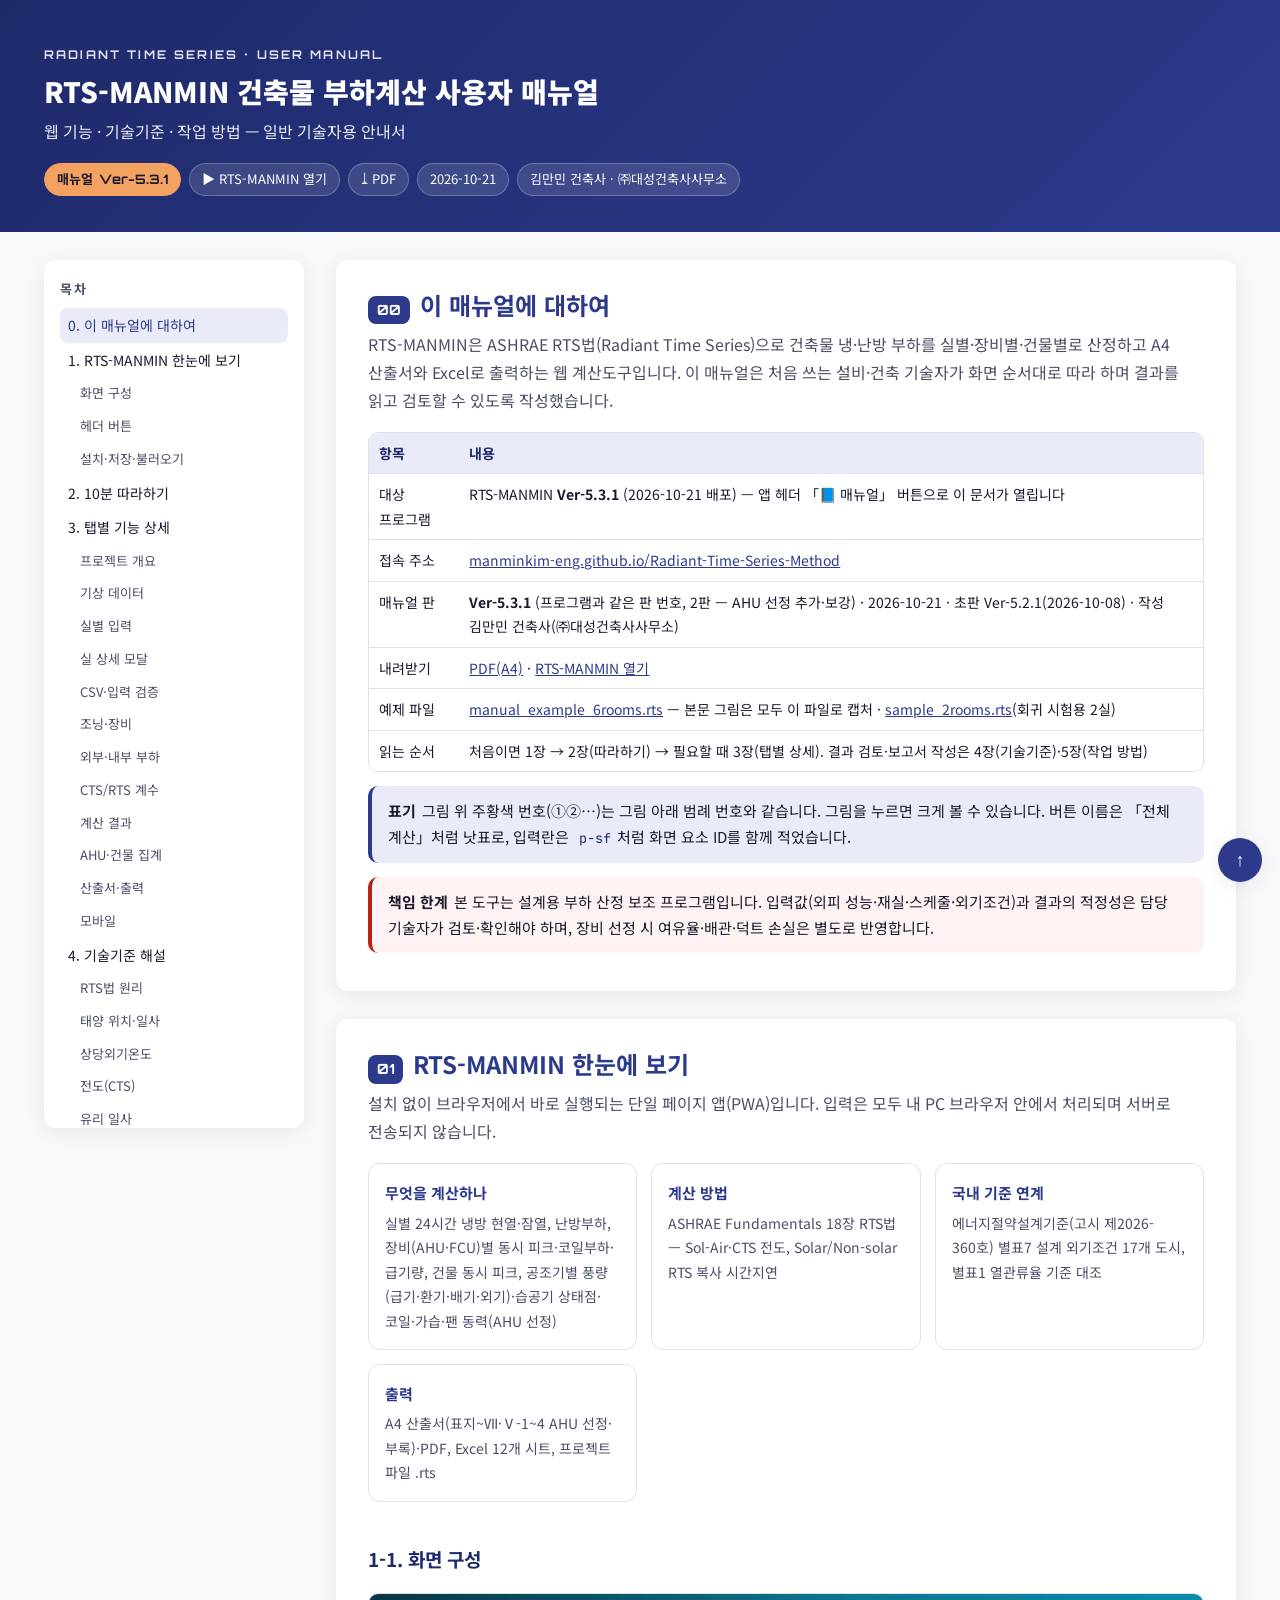
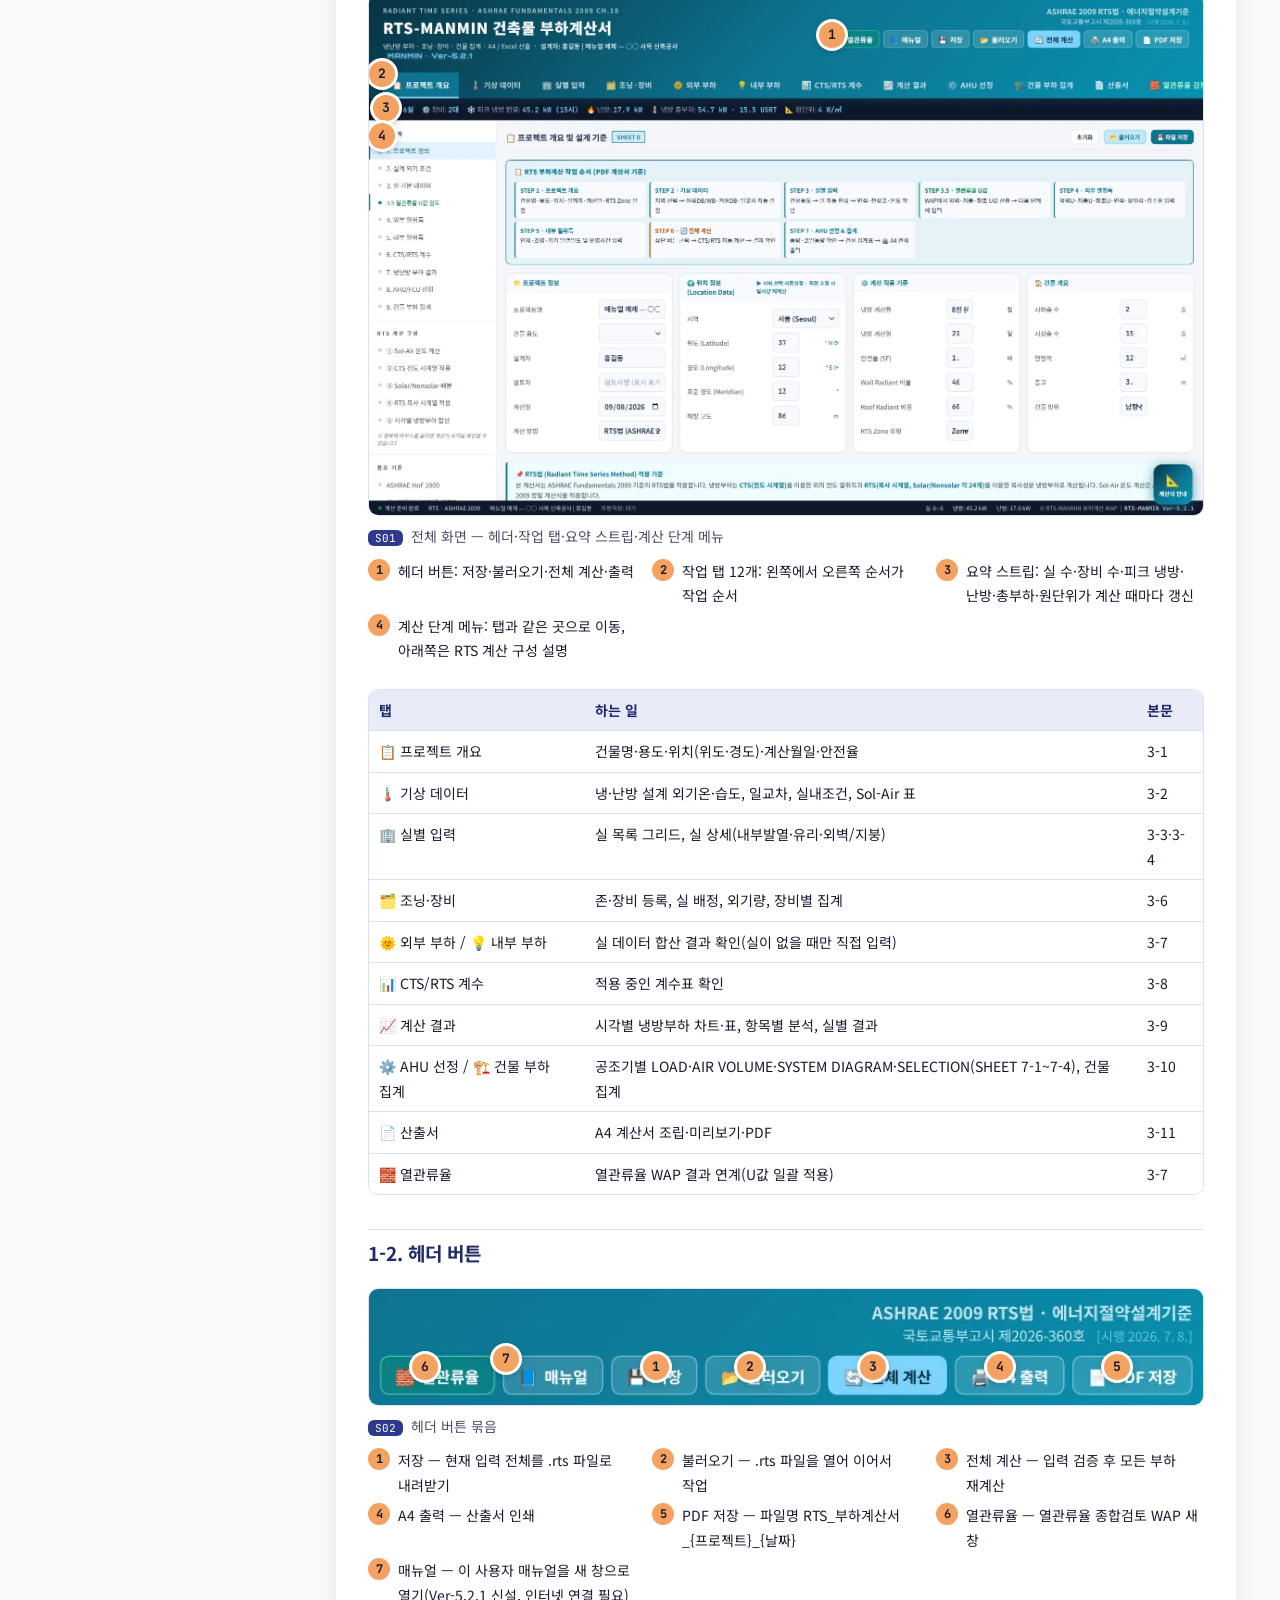
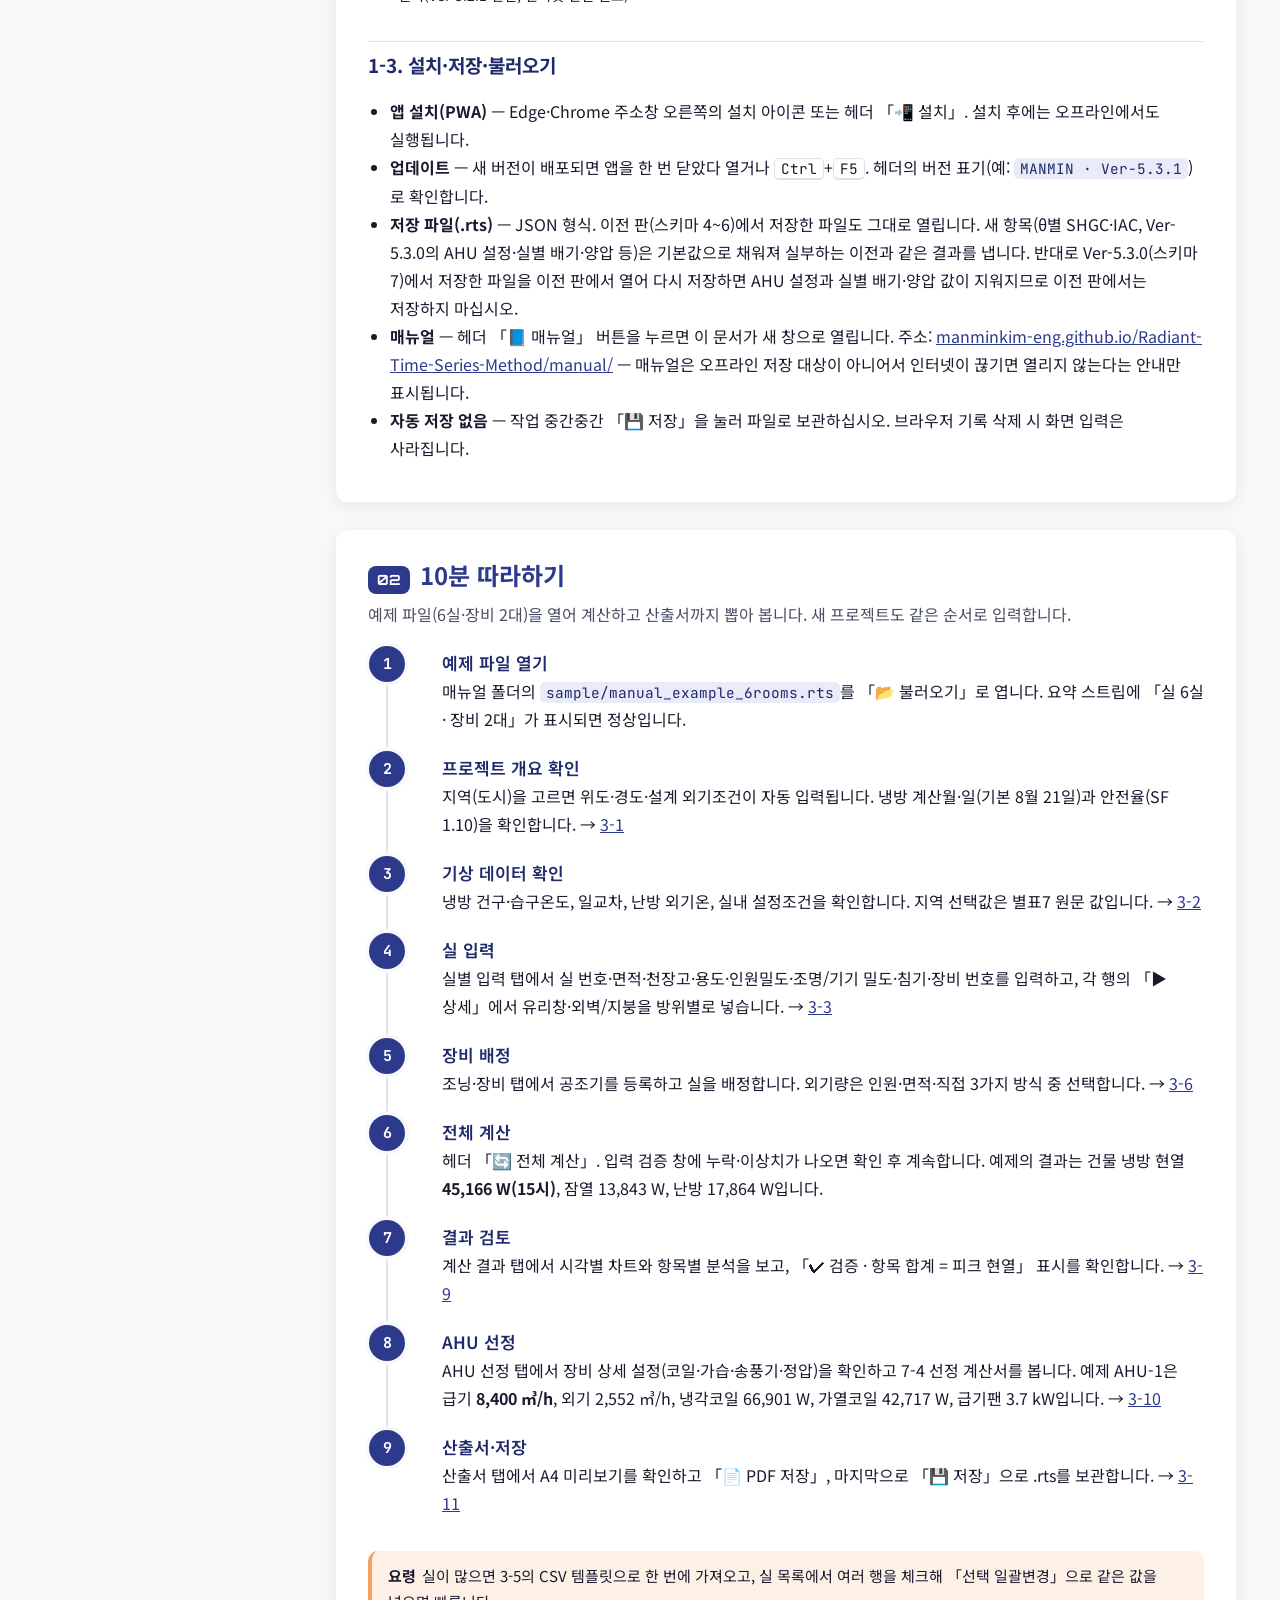
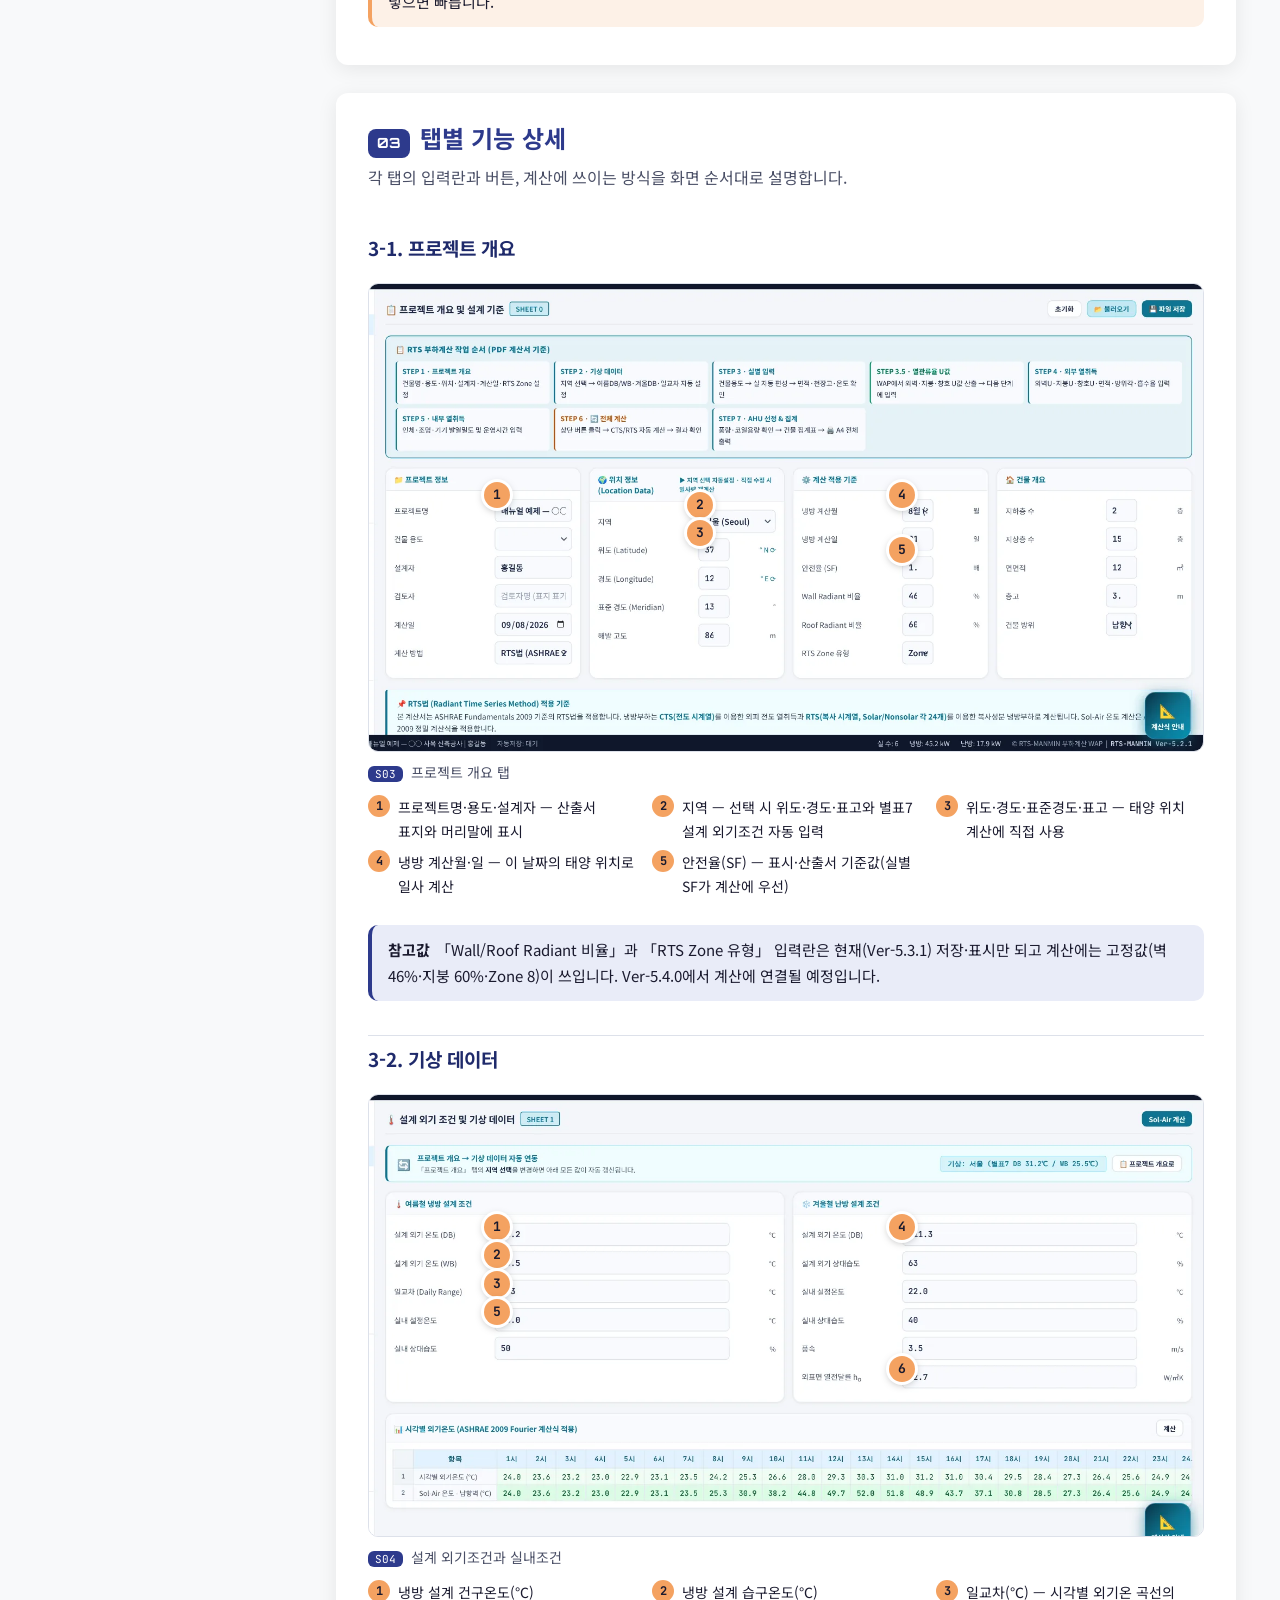
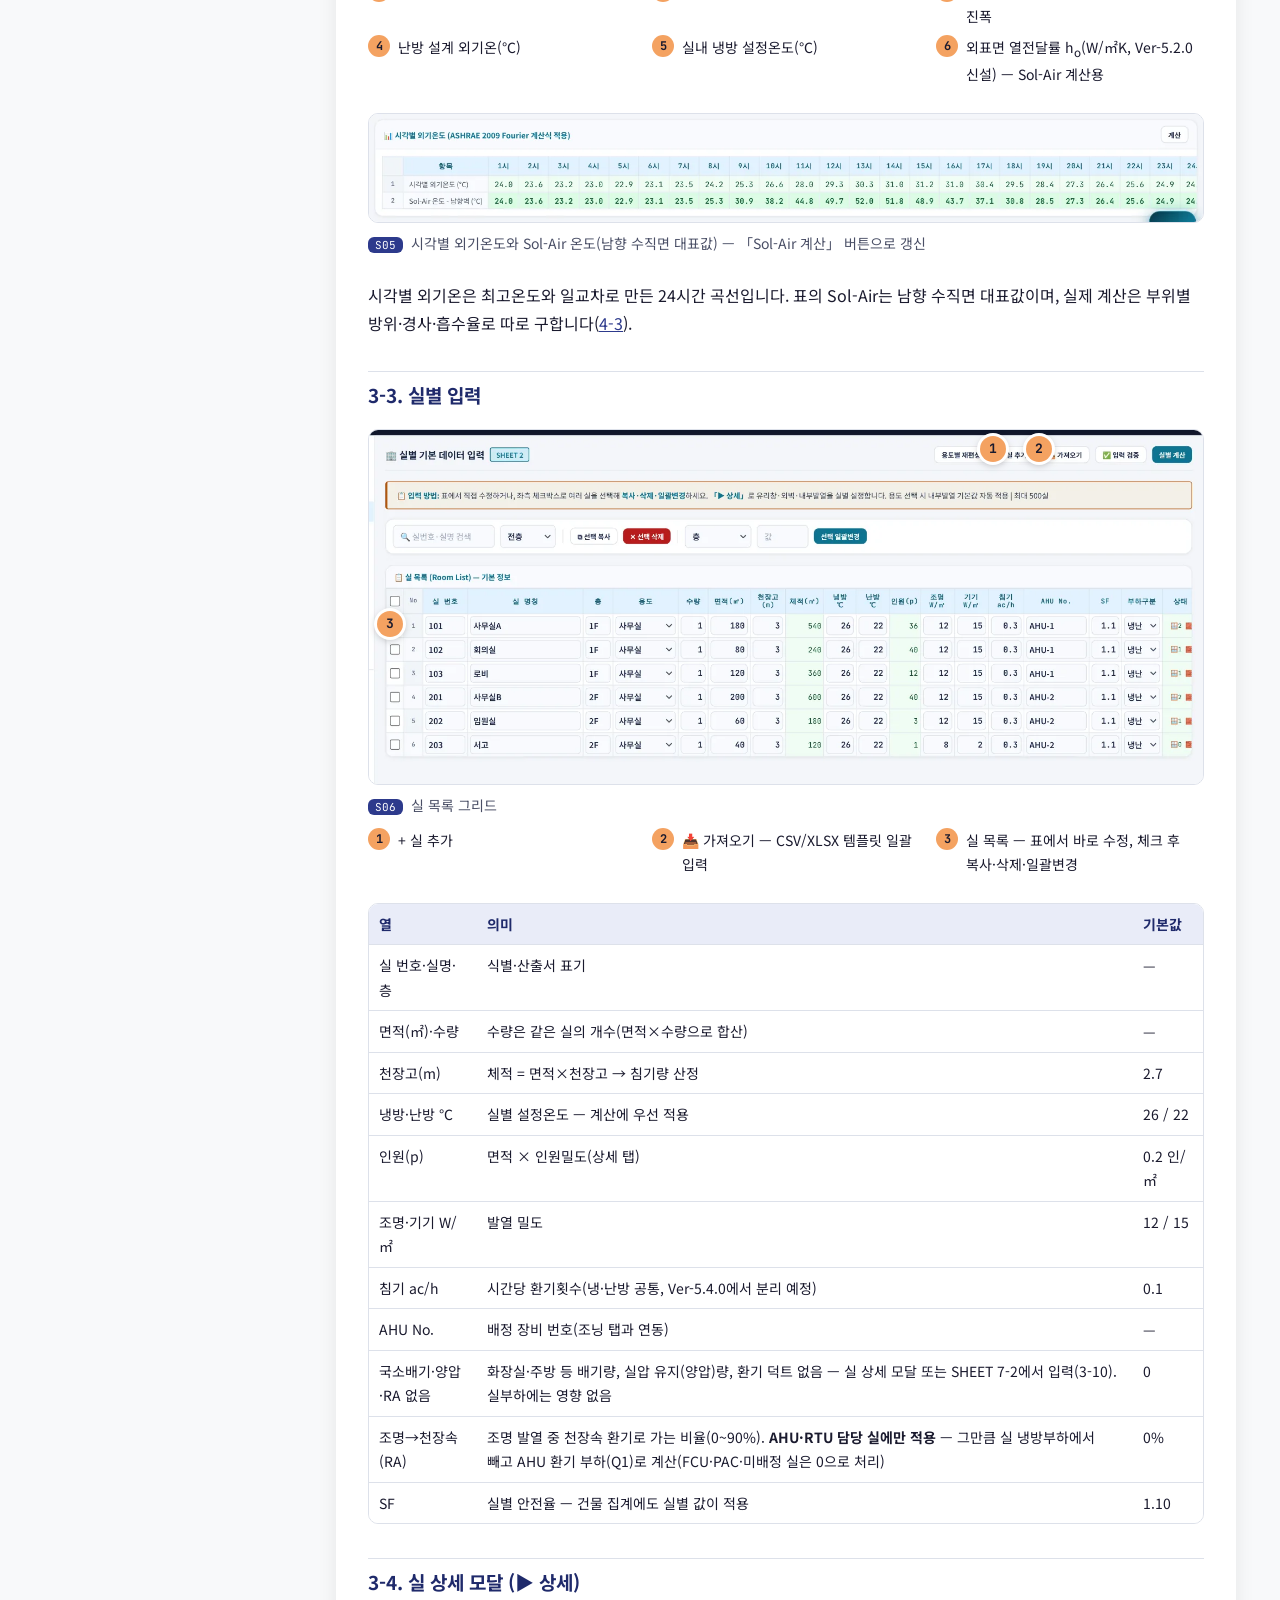
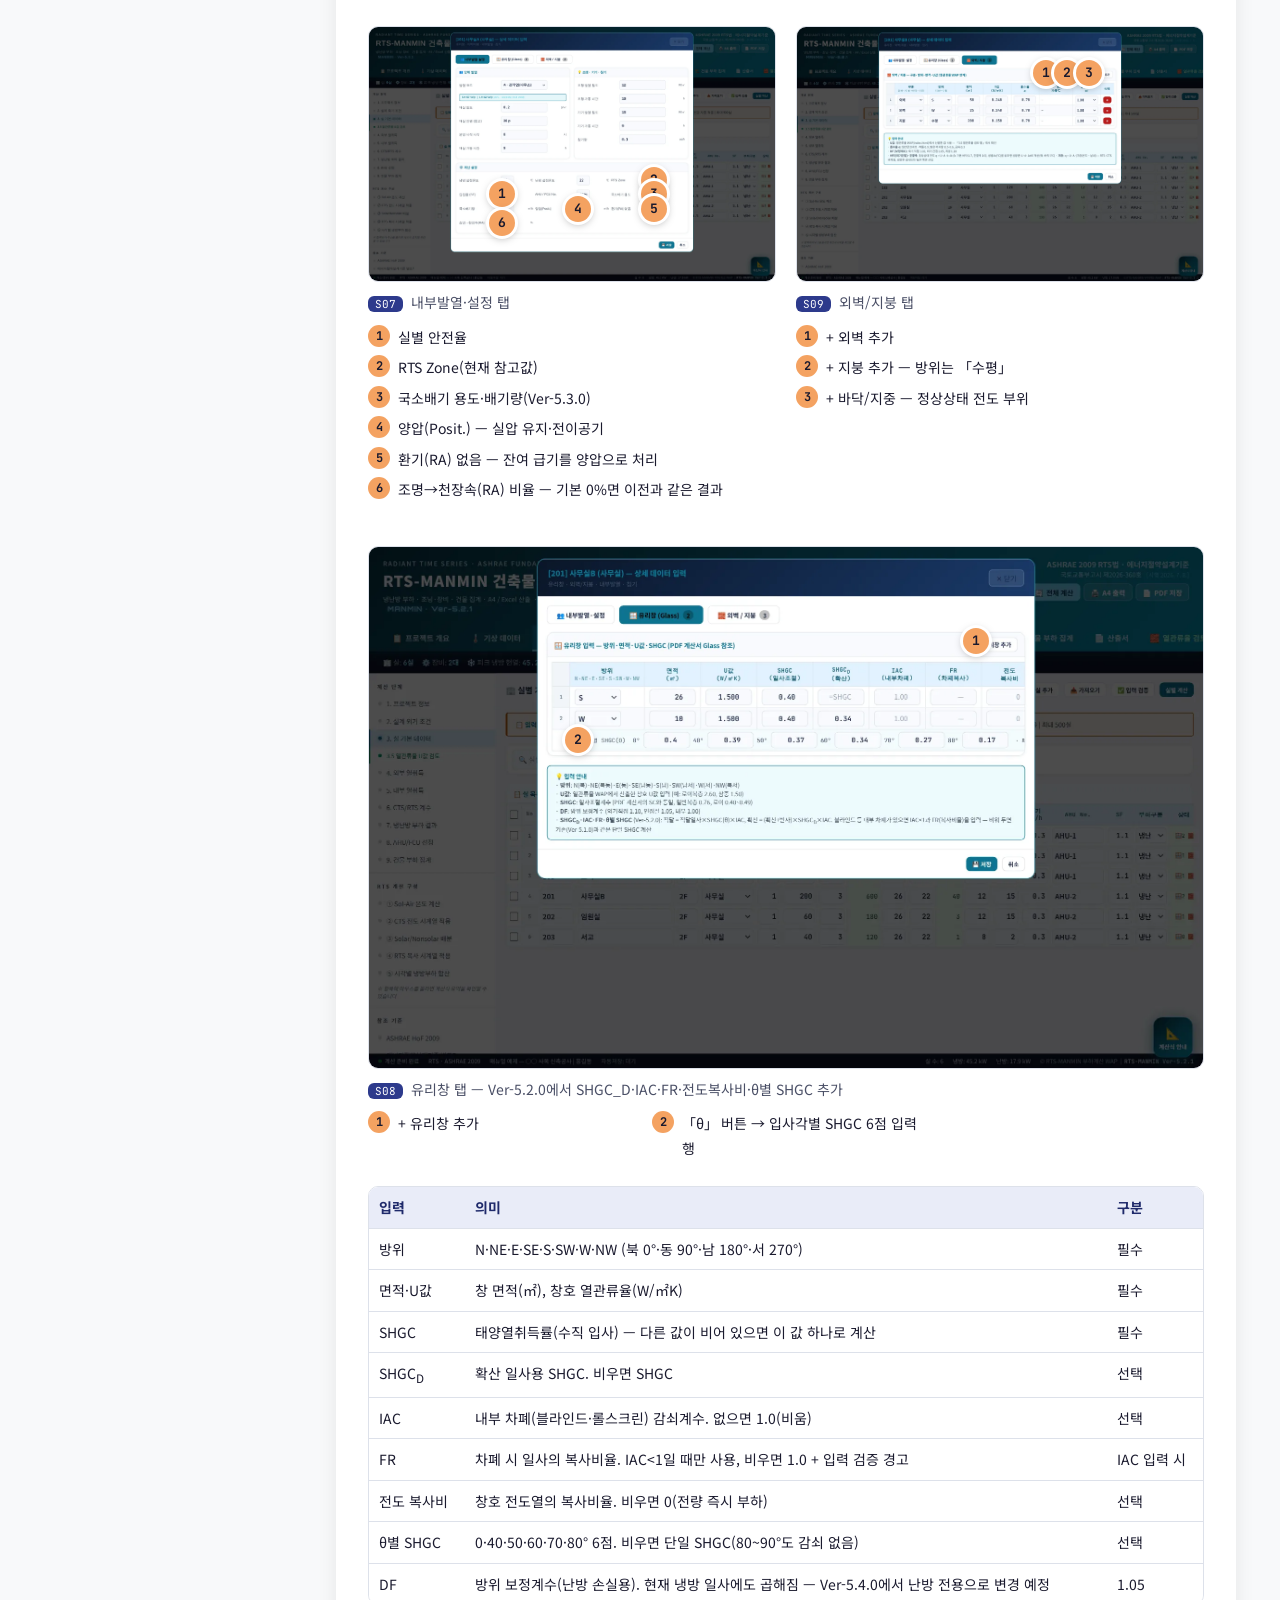
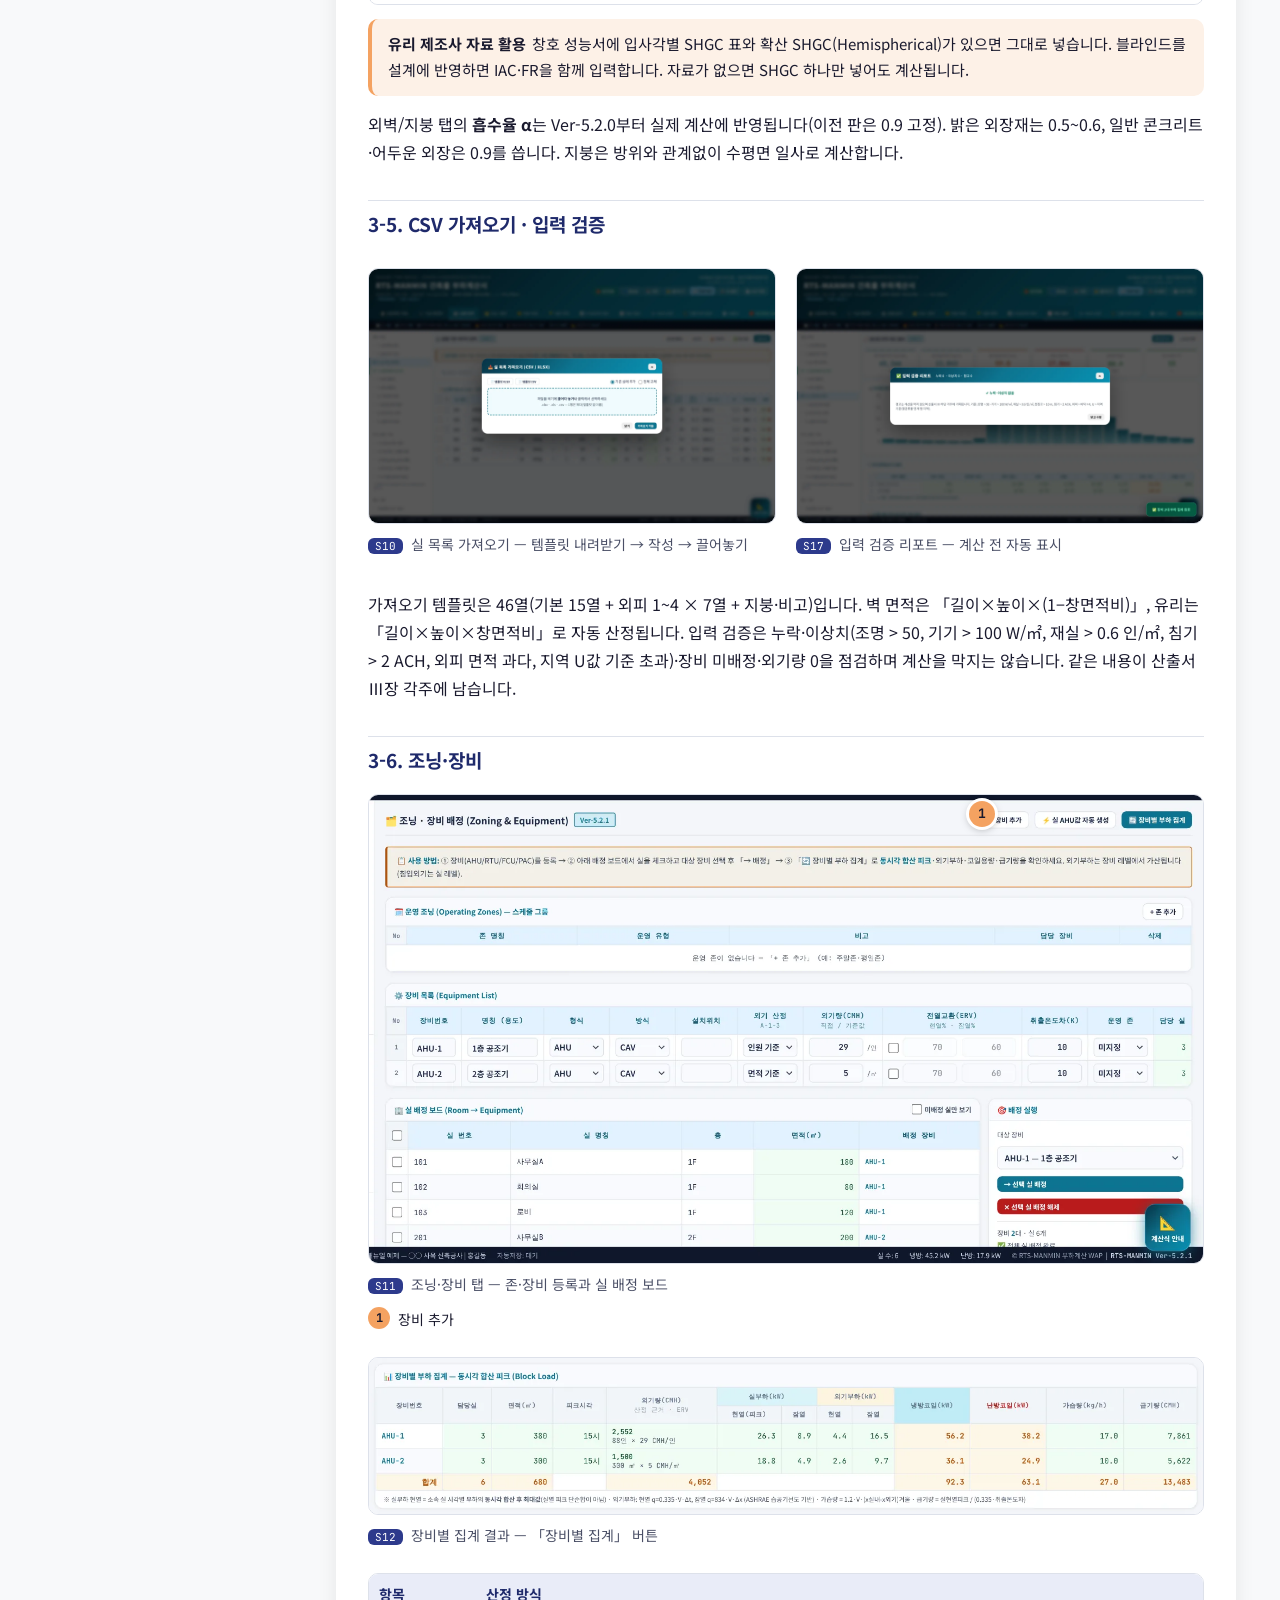
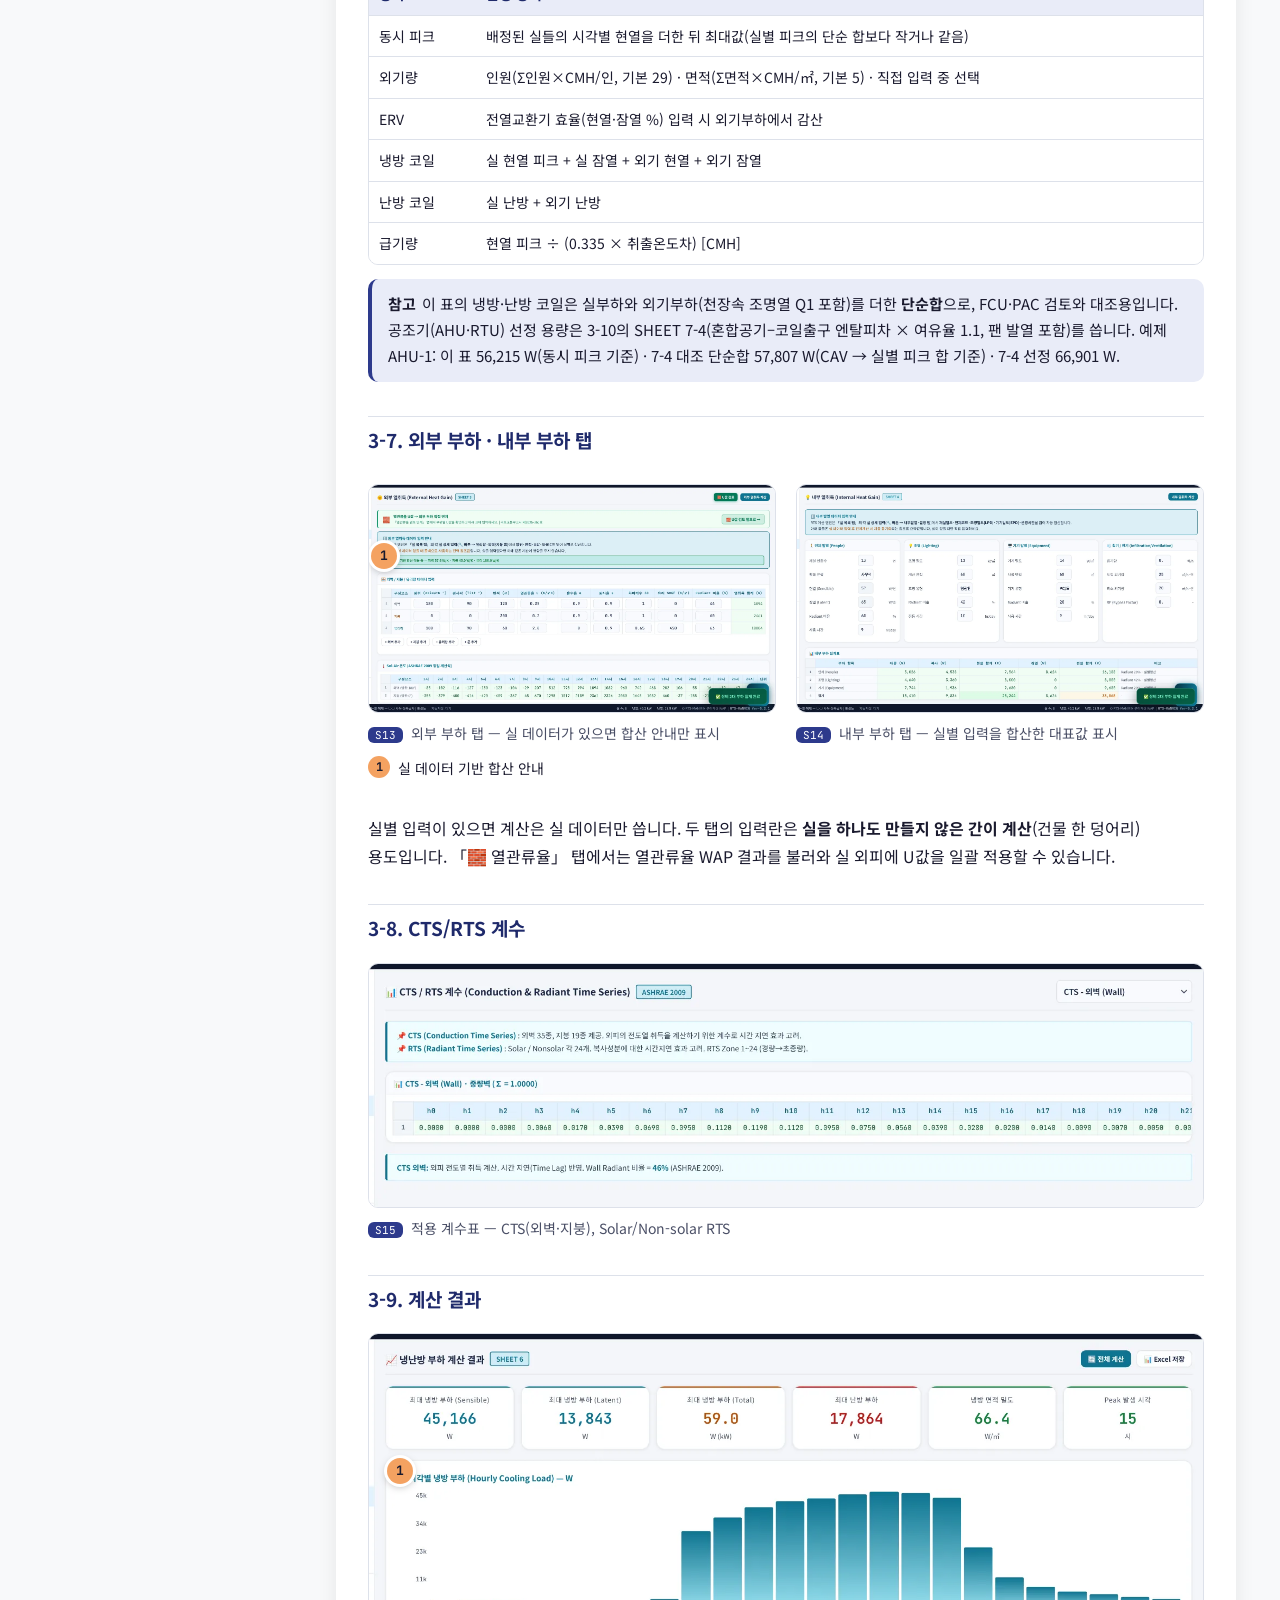
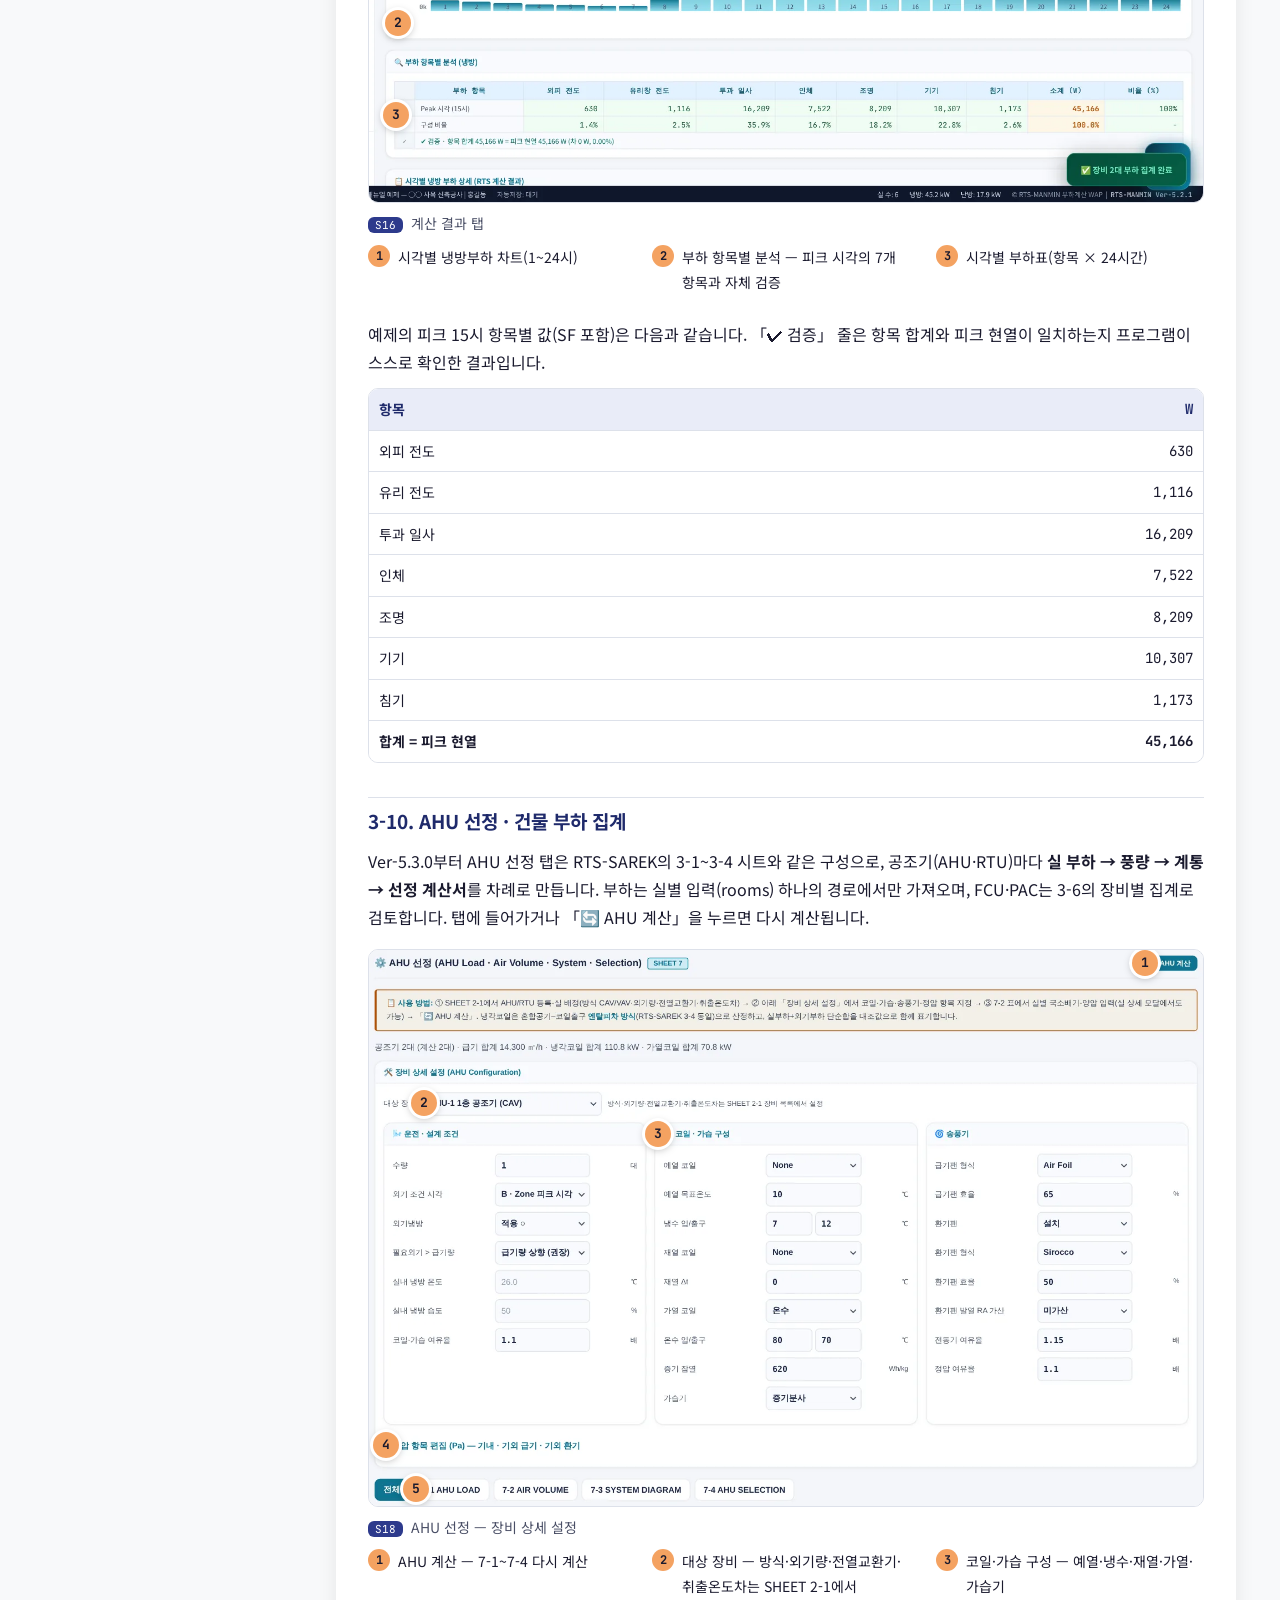
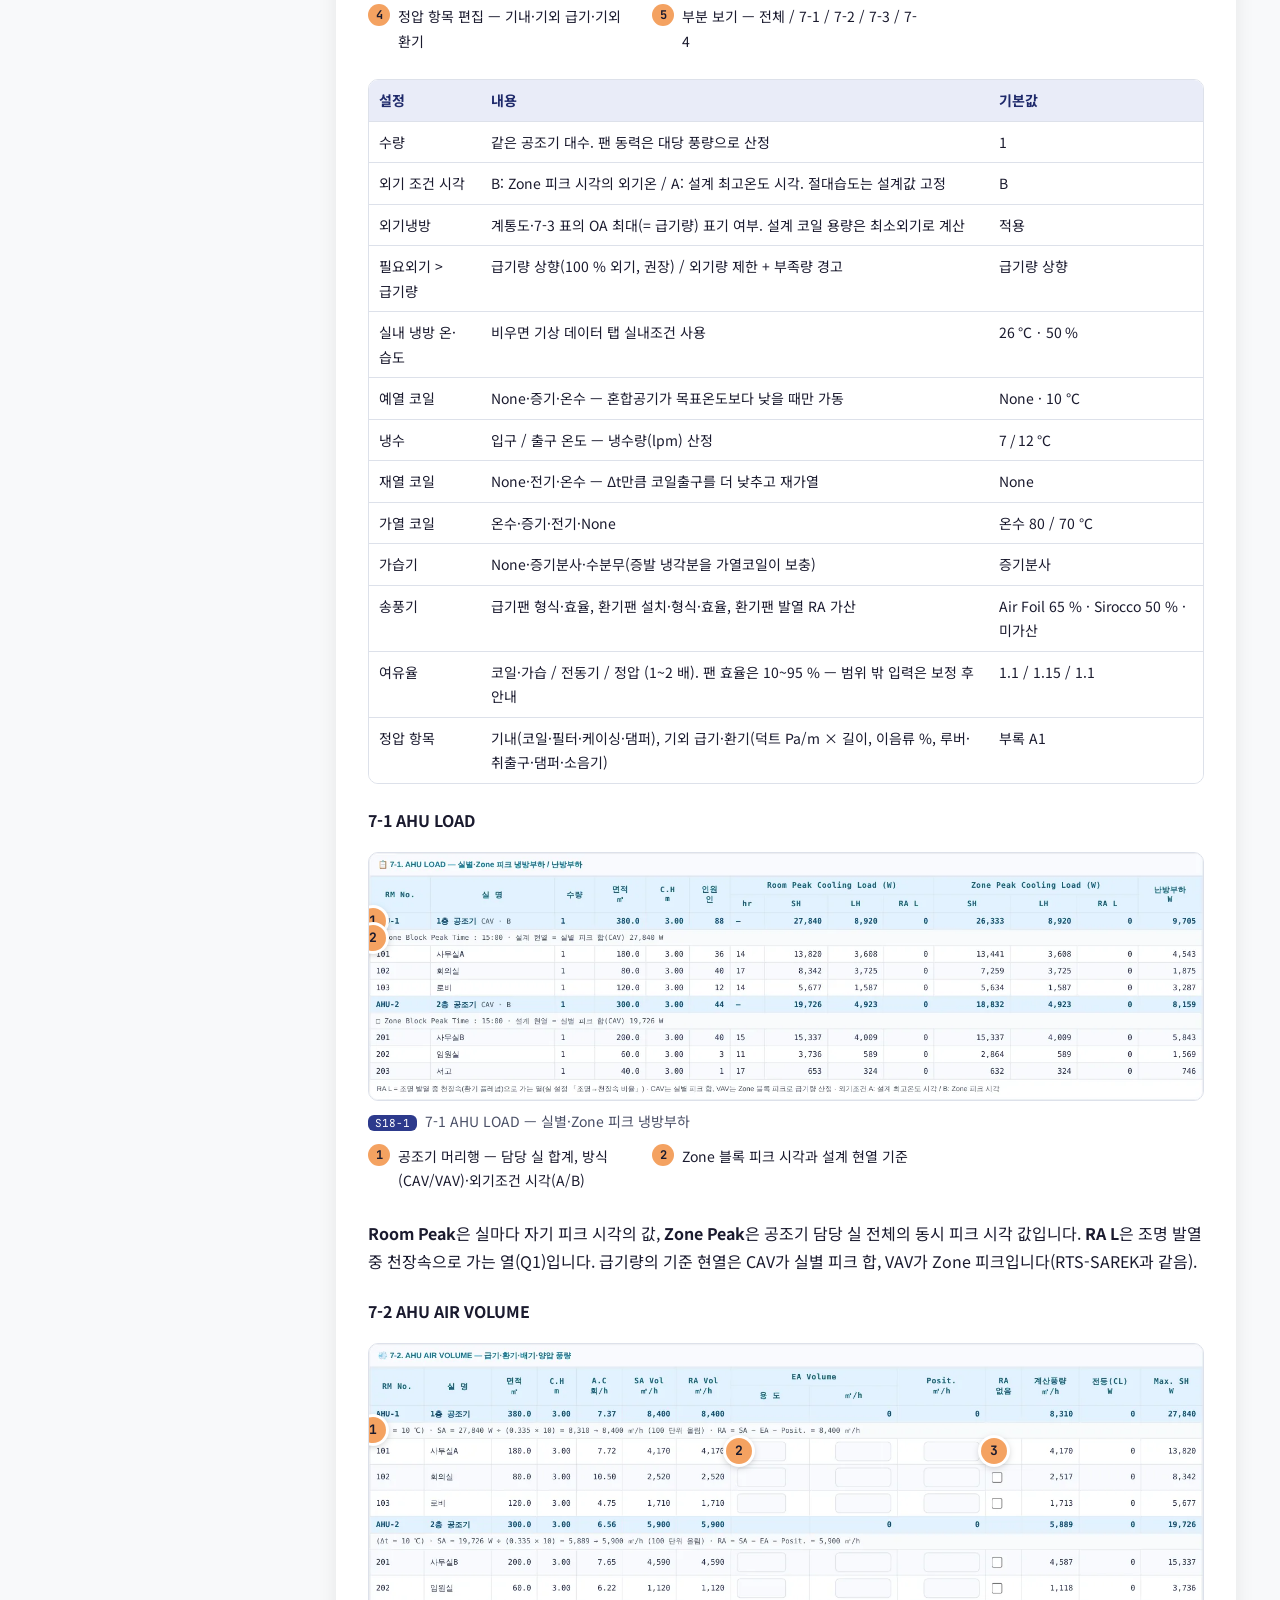
==== manual/index.html @ b6a86460 "Ver-5.3.1: AHU 선정 SHEET 7-1~7-4 (RTS-SAREK 3-1~3-4 형식) + 보강 1~8 · 매뉴얼 2판 - SHEET 7: 공조기별 AHU LOAD · " ====
<!doctype html>
<html lang="ko"><head>
<meta charset="utf-8"><meta name="viewport" content="width=device-width,initial-scale=1">
<title>RTS-MANMIN 사용자 매뉴얼 Ver-5.3.1</title>
<meta name="description" content="RTS-MANMIN Ver-5.3.1 냉난방 부하계산 웹도구 사용자 매뉴얼 — 화면 기능, 기술기준(ASHRAE RTS법·에너지절약설계기준), 실무 작업 방법">
<meta name="author" content="김만민 건축사 · ㈜대성건축사사무소">
<link rel="preconnect" href="https://fonts.googleapis.com"><link rel="preconnect" href="https://fonts.gstatic.com" crossorigin>
<link rel="stylesheet" href="https://fonts.googleapis.com/css2?family=Noto+Sans+KR:wght@300;400;500;700;900&family=JetBrains+Mono:wght@400;600&family=Orbitron:wght@700;900&display=swap">
<link rel="stylesheet" href="./assets/fonts/manmin-fonts.css">
<style>
:root{
  --navy:#2D3A8C;--navy-d:#1F2A6B;--navy-l:#E9ECF8;--accent:#F4A261;--accent-d:#C97A3A;--accent-l:#FDF1E7;
  --bg:#F8F9FA;--card:#FFFFFF;--text:#1A1A2E;--text2:#4A4F66;--line:#DDE1EA;--ok:#0F766E;--ng:#B42318;
  --r:12px;--pad:24px;--shadow:0 4px 20px rgba(0,0,0,.08);
}
*{box-sizing:border-box}
html{scroll-behavior:smooth;-webkit-text-size-adjust:100%}
body{margin:0;background:var(--bg);color:var(--text);font-family:var(--font-sans);font-size:16px;line-height:1.75;word-break:keep-all;overflow-wrap:anywhere}
a{color:var(--navy)}a:hover{color:var(--accent-d)}
code,kbd,.mono{font-family:var(--font-mono);font-size:.9em}
code{background:var(--navy-l);color:var(--navy-d);padding:1px 6px;border-radius:5px}
kbd{border:1px solid var(--line);border-bottom-width:2px;border-radius:5px;padding:0 6px;background:#fff}
/* 상단 */
.top{background:linear-gradient(135deg,var(--navy-d),var(--navy));color:#fff}
.top-in{max-width:1240px;margin:0 auto;padding:44px 24px 36px}
.eyebrow{font-family:var(--font-brand);font-weight:700;font-size:12px;letter-spacing:.18em;opacity:.85}
.top h1{font-size:28px;font-weight:900;margin:8px 0 6px;line-height:1.35}
.top .sub{opacity:.9;margin:0}
.badges{display:flex;flex-wrap:wrap;gap:8px;margin-top:18px}
.badge{display:inline-flex;align-items:center;gap:6px;background:rgba(255,255,255,.12);border:1px solid rgba(255,255,255,.25);border-radius:999px;padding:4px 12px;font-size:13px}
a.badge{color:#fff;text-decoration:none}a.badge:hover{background:rgba(255,255,255,.24);color:#fff}
.badge.acc{background:var(--accent);border-color:var(--accent);color:#1A1A2E;font-weight:700}
/* 레이아웃 */
.wrap{max-width:1240px;margin:0 auto;padding:28px 24px 80px;display:grid;grid-template-columns:260px minmax(0,1fr);gap:32px}
nav.toc{position:sticky;top:16px;align-self:start;max-height:calc(100vh - 32px);overflow:auto;background:var(--card);border-radius:var(--r);box-shadow:var(--shadow);padding:18px 16px;font-size:14px}
nav.toc h2{font-size:13px;letter-spacing:.12em;color:var(--text2);margin:0 0 8px}
nav.toc ol{list-style:none;margin:0;padding:0}
nav.toc li a{display:block;padding:5px 8px;border-radius:8px;text-decoration:none;color:var(--text)}
nav.toc li a:hover,nav.toc li a.on{background:var(--navy-l);color:var(--navy)}
nav.toc li.sub a{padding-left:20px;font-size:13px;color:var(--text2)}
main{min-width:0}
section.ch{background:var(--card);border-radius:var(--r);box-shadow:var(--shadow);padding:var(--pad) calc(var(--pad) + 8px);margin-bottom:28px}
section.ch>h2{font-size:24px;font-weight:700;color:var(--navy);margin:0 0 4px;display:flex;align-items:baseline;gap:10px}
section.ch>h2 .n{font-family:var(--font-brand);font-weight:700;font-size:14px;color:#fff;background:var(--navy);border-radius:8px;padding:2px 9px}
section.ch>.lead{color:var(--text2);margin:0 0 18px}
h3{font-size:19px;color:var(--navy-d);margin:34px 0 10px;padding-top:6px;border-top:1px solid var(--line)}
h3:first-of-type{border-top:0}
h4{font-size:16px;margin:22px 0 8px}
p{margin:8px 0}
ul,ol{padding-left:22px}
.note,.tip,.warn{border-radius:10px;padding:12px 16px;margin:14px 0;font-size:15px}
.note{background:var(--navy-l);border-left:4px solid var(--navy)}
.tip{background:var(--accent-l);border-left:4px solid var(--accent)}
.warn{background:#FEF3F2;border-left:4px solid var(--ng)}
.note b:first-child,.tip b:first-child,.warn b:first-child{margin-right:6px}
/* 표 */
.tbl{overflow-x:auto;margin:12px 0;border:1px solid var(--line);border-radius:10px}
table{border-collapse:collapse;width:100%;font-size:14px;background:#fff}
th,td{border-bottom:1px solid var(--line);padding:8px 10px;text-align:left;vertical-align:top}
th{background:var(--navy-l);color:var(--navy-d);font-weight:700;white-space:nowrap}
tr:last-child td{border-bottom:0}
td.num,th.num{text-align:right;font-family:var(--font-mono);white-space:nowrap}
.ok{color:var(--ok);font-weight:700}.ng{color:var(--ng);font-weight:700}
/* 그림 */
figure.shot{margin:18px 0 26px}
figure.shot .frame{position:relative;border:1px solid var(--line);border-radius:10px;overflow:hidden;background:#fff;cursor:zoom-in}
figure.shot img{display:block;width:100%;height:auto}
figure.narrow{max-width:420px}
.pin{position:absolute;transform:translate(-50%,-50%);width:26px;height:26px;border-radius:50%;background:var(--accent);color:#1A1A2E;font:700 13px/26px var(--font-mono);text-align:center;box-shadow:0 0 0 3px #fff,0 2px 8px rgba(0,0,0,.35);pointer-events:none}
figcaption{font-size:14px;color:var(--text2);margin-top:8px}
.fno{font-family:var(--font-mono);font-size:11px;background:var(--navy);color:#fff;border-radius:6px;padding:1px 7px;margin-right:8px}
ol.legend{list-style:none;padding:0;margin:10px 0 0;display:grid;grid-template-columns:repeat(auto-fill,minmax(260px,1fr));gap:6px 16px;font-size:14px}
ol.legend li{display:flex;gap:8px;align-items:flex-start}
ol.legend b{flex:0 0 22px;height:22px;border-radius:50%;background:var(--accent);font:700 12px/22px var(--font-mono);text-align:center}
.pair{display:grid;grid-template-columns:1fr 1fr;gap:20px;align-items:start}
/* 단계 */
.steps{counter-reset:st;list-style:none;padding:0;margin:16px 0}
.steps>li{counter-increment:st;position:relative;padding:4px 0 18px 54px;border-left:2px solid var(--line);margin-left:18px}
.steps>li:last-child{border-left-color:transparent}
.steps>li::before{content:counter(st);position:absolute;left:-19px;top:0;width:36px;height:36px;border-radius:50%;background:var(--navy);color:#fff;font:700 15px/36px var(--font-mono);text-align:center;box-shadow:0 0 0 4px var(--bg)}
.steps>li>b.t{display:block;font-size:17px;color:var(--navy-d);margin-bottom:2px}
/* 수식 */
.eq{font-family:var(--font-mono);background:#0F1630;color:#E8ECFF;border-radius:10px;padding:14px 18px;margin:12px 0;overflow-x:auto;font-size:14px;line-height:1.9;white-space:pre}
.eq .c{color:#9AA6D6}
.svgbox{background:#fff;border:1px solid var(--line);border-radius:10px;padding:12px;margin:14px 0;overflow-x:auto}
.svgbox svg{display:block;width:100%;min-width:640px;height:auto}
.cards{display:grid;grid-template-columns:repeat(auto-fill,minmax(220px,1fr));gap:14px;margin:14px 0}
.card{border:1px solid var(--line);border-radius:var(--r);padding:16px;background:#fff}
.card h5{margin:0 0 4px;font-size:15px;color:var(--navy)}
.card p{margin:0;font-size:14px;color:var(--text2)}
footer.foot{max-width:1240px;margin:0 auto;padding:0 24px 40px;color:var(--text2);font-size:13px}
/* 라이트박스 */
#lb{position:fixed;inset:0;background:rgba(10,14,30,.88);display:none;align-items:center;justify-content:center;z-index:99;cursor:zoom-out;padding:16px}
#lb.open{display:flex}#lb img{max-width:100%;max-height:100%;border-radius:8px;background:#fff}
.totop{position:fixed;right:18px;bottom:18px;width:44px;height:44px;border-radius:50%;background:var(--navy);color:#fff;border:0;font-size:18px;box-shadow:var(--shadow);cursor:pointer}
/* 반응형 5단계 */
@media (max-width:1240px){.wrap{grid-template-columns:230px minmax(0,1fr);gap:24px}}
@media (max-width:1024px){.wrap{grid-template-columns:1fr}nav.toc{position:static;max-height:none}nav.toc ol{columns:2}}
@media (max-width:760px){.pair{grid-template-columns:1fr}section.ch{padding:20px 18px}.top h1{font-size:24px}}
@media (max-width:640px){nav.toc ol{columns:1}body{font-size:15px}}
@media (max-width:480px){.wrap,.top-in{padding-left:16px;padding-right:16px}.pin{width:22px;height:22px;font-size:11px;line-height:22px}}
@media (max-width:400px){section.ch>h2{font-size:20px}}
@media (prefers-reduced-motion:reduce){html{scroll-behavior:auto}}
/* A4 인쇄 */
@page{size:A4;margin:14mm 12mm 14mm}
@media print{
  *{-webkit-print-color-adjust:exact;print-color-adjust:exact}
  body{background:#fff;font-size:10.5pt}
  nav.toc,.totop,#lb{display:none!important}
  .wrap{display:block;padding:0}
  section.ch{box-shadow:none;padding:0 0 8mm;margin:0;break-before:page}
  main{padding-bottom:8mm}
  section.ch:first-of-type{break-before:auto}
  figure.shot,.tbl,.eq,.svgbox,.note,.tip,.warn,.steps>li{break-inside:avoid}
  h3,h4{break-after:avoid}
  .top{border-radius:0}
  .pfoot{position:fixed;bottom:0;left:0;right:0;height:6mm;background:#fff;font-size:8pt;color:#666;border-top:1px solid #ccc;padding-top:1.5mm;display:flex;justify-content:space-between}
}
.pfoot{display:none}
@media print{.pfoot{display:flex}}
/* ── 좁은 화면 대응(r1 · 2026-10-12) : 화면 전용 — 인쇄·PDF에는 영향 없음 ── */
@media screen and (max-width:640px){
  .k1 td:first-child,.k1 th:first-child{white-space:normal}
  /* 글 표(숫자 칸 없는 표) → 행마다 카드로 쌓기 */
  .tbl.stack{border:0;border-radius:0;overflow:visible}
  .tbl.stack table,.tbl.stack tbody,.tbl.stack tr,.tbl.stack td{display:block;width:auto}
  .tbl.stack thead{position:absolute;width:1px;height:1px;overflow:hidden;clip:rect(0 0 0 0)}
  .tbl.stack table{background:transparent}
  .tbl.stack tr{border:1px solid var(--line);border-radius:10px;background:#fff;margin:0 0 10px;overflow:hidden}
  .tbl.stack td{border-bottom:1px solid var(--line);padding:8px 12px}
  .tbl.stack tr td:last-child{border-bottom:0}
  .tbl.stack td:first-child{background:var(--navy-l);color:var(--navy-d);font-weight:700}
  .tbl.stack td[data-th]:not(:first-child)::before{content:attr(data-th);display:block;font-size:12px;font-weight:700;color:var(--text2);margin-bottom:2px}
  .tbl.stack.c2 td[data-th]:not(:first-child)::before{display:none}
  .tbl.stack td:empty{display:none}
  /* 숫자 표 → 표 모양 유지, 글자·여백 축소, 넘치면 좌우로 밀기(오른쪽 그림자로 표시) */
  .tbl:not(.stack){background:linear-gradient(to right,#fff 30%,rgba(255,255,255,0)) left/40px 100% no-repeat local,linear-gradient(to left,#fff 30%,rgba(255,255,255,0)) right/40px 100% no-repeat local,radial-gradient(farthest-side at 100% 50%,rgba(26,26,46,.22),transparent) right/12px 100% no-repeat scroll,#fff}
  .tbl:not(.stack) table{font-size:13px;background:transparent}
  .tbl:not(.stack) th,.tbl:not(.stack) td{padding:7px 8px}
  /* 수식 → 줄바꿈 허용 */
  .eq{white-space:pre-wrap;word-break:keep-all;font-size:13px;line-height:1.75;padding:12px 14px}
  .eq .c{display:block;padding-left:1em}
  .svgbox{position:relative}
  .svgbox::after{content:"← 좌우로 밀어서 보기 →";display:block;text-align:center;font-size:12px;color:var(--text2);margin-top:6px;position:sticky;left:0}
  ol.legend{grid-template-columns:1fr}
  .steps>li{padding-left:34px;margin-left:14px}
}
.rev{white-space:nowrap}
@media print{.rev{display:none}}
</style>
</head><body>
<header class="top"><div class="top-in">
<div class="eyebrow">RADIANT TIME SERIES · USER MANUAL</div>
<h1>RTS-MANMIN 건축물 부하계산 사용자 매뉴얼</h1>
<p class="sub">웹 기능 · 기술기준 · 작업 방법 — 일반 기술자용 안내서</p>
<div class="badges"><span class="badge acc">매뉴얼 <span style="font-family:var(--font-brand)">Ver-5.3.1</span></span><a class="badge" href="../index.html">▶ RTS-MANMIN 열기</a><a class="badge" href="RTS-MANMIN_사용자매뉴얼_Ver-5.3.1.pdf" download>⤓ PDF</a><span class="badge">2026-10-21</span><span class="badge">김만민 건축사 · ㈜대성건축사사무소</span></div>
</div></header>
<div class="wrap"><nav class="toc" aria-label="목차"><h2>목차</h2><ol><li><a href="#ch0">0. 이 매뉴얼에 대하여</a></li><li><a href="#ch1">1. RTS-MANMIN 한눈에 보기</a></li><li class="sub"><a href="#s1-1">화면 구성</a></li><li class="sub"><a href="#s1-2">헤더 버튼</a></li><li class="sub"><a href="#s1-3">설치·저장·불러오기</a></li><li><a href="#ch2">2. 10분 따라하기</a></li><li><a href="#ch3">3. 탭별 기능 상세</a></li><li class="sub"><a href="#s3-1">프로젝트 개요</a></li><li class="sub"><a href="#s3-2">기상 데이터</a></li><li class="sub"><a href="#s3-3">실별 입력</a></li><li class="sub"><a href="#s3-4">실 상세 모달</a></li><li class="sub"><a href="#s3-5">CSV·입력 검증</a></li><li class="sub"><a href="#s3-6">조닝·장비</a></li><li class="sub"><a href="#s3-7">외부·내부 부하</a></li><li class="sub"><a href="#s3-8">CTS/RTS 계수</a></li><li class="sub"><a href="#s3-9">계산 결과</a></li><li class="sub"><a href="#s3-10">AHU·건물 집계</a></li><li class="sub"><a href="#s3-11">산출서·출력</a></li><li class="sub"><a href="#s3-12">모바일</a></li><li><a href="#ch4">4. 기술기준 해설</a></li><li class="sub"><a href="#s4-1">RTS법 원리</a></li><li class="sub"><a href="#s4-2">태양 위치·일사</a></li><li class="sub"><a href="#s4-3">상당외기온도</a></li><li class="sub"><a href="#s4-4">전도(CTS)</a></li><li class="sub"><a href="#s4-5">유리 일사</a></li><li class="sub"><a href="#s4-6">내부발열·침기</a></li><li class="sub"><a href="#s4-7">안전율·동시부하</a></li><li class="sub"><a href="#s4-8">국내 기준</a></li><li class="sub"><a href="#s4-9">AHU 선정 산식</a></li><li><a href="#ch5">5. 실무 작업 방법</a></li><li class="sub"><a href="#s5-1">설계 단계 절차</a></li><li class="sub"><a href="#s5-2">타 프로그램 대조</a></li><li class="sub"><a href="#s5-3">하림 검증 사례</a></li><li class="sub"><a href="#s5-4">SAREK AHU 대조</a></li><li class="sub"><a href="#s5-5">회귀 시험</a></li><li><a href="#ch6">6. 문제 해결·FAQ</a></li><li><a href="#ch7">부록</a></li><li class="sub"><a href="#a1">입력값 기본값·근거</a></li><li class="sub"><a href="#a2">버전 변경 내역</a></li><li class="sub"><a href="#a3">용어</a></li></ol></nav><main><section class="ch" id="ch0"><h2><span class="n">00</span>이 매뉴얼에 대하여</h2>
<p class="lead">RTS-MANMIN은 ASHRAE RTS법(Radiant Time Series)으로 건축물 냉·난방 부하를 실별·장비별·건물별로 산정하고 A4 산출서와 Excel로 출력하는 웹 계산도구입니다. 이 매뉴얼은 처음 쓰는 설비·건축 기술자가 화면 순서대로 따라 하며 결과를 읽고 검토할 수 있도록 작성했습니다.</p>
<div class="tbl"><table><thead><tr><th class="">항목</th><th class="">내용</th></tr></thead><tbody><tr><td class="">대상 프로그램</td><td class="">RTS-MANMIN <b>Ver-5.3.1</b> (2026-10-21 배포) — 앱 헤더 「📘 매뉴얼」 버튼으로 이 문서가 열립니다</td></tr><tr><td class="">접속 주소</td><td class=""><a href="https://manminkim-eng.github.io/Radiant-Time-Series-Method/index.html" target="_blank" rel="noopener">manminkim-eng.github.io/Radiant-Time-Series-Method</a></td></tr><tr><td class="">매뉴얼 판</td><td class=""><b>Ver-5.3.1</b> (프로그램과 같은 판 번호, 2판 — AHU 선정 추가·보강) · 2026-10-21 · 초판 Ver-5.2.1(2026-10-08) · 작성 김만민 건축사(㈜대성건축사사무소)</td></tr><tr><td class="">내려받기</td><td class=""><a href="RTS-MANMIN_사용자매뉴얼_Ver-5.3.1.pdf" download>PDF(A4)</a> · <a href="../index.html">RTS-MANMIN 열기</a></td></tr><tr><td class="">예제 파일</td><td class=""><a href="sample/manual_example_6rooms.rts" download>manual_example_6rooms.rts</a> — 본문 그림은 모두 이 파일로 캡처 · <a href="sample/sample_2rooms.rts" download>sample_2rooms.rts</a>(회귀 시험용 2실)</td></tr><tr><td class="">읽는 순서</td><td class="">처음이면 1장 → 2장(따라하기) → 필요할 때 3장(탭별 상세). 결과 검토·보고서 작성은 4장(기술기준)·5장(작업 방법)</td></tr></tbody></table></div>
<div class="note"><b>표기</b>그림 위 주황색 번호(①②…)는 그림 아래 범례 번호와 같습니다. 그림을 누르면 크게 볼 수 있습니다. 버튼 이름은 「전체 계산」처럼 낫표로, 입력란은 <code>p-sf</code>처럼 화면 요소 ID를 함께 적었습니다.</div>
<div class="warn"><b>책임 한계</b>본 도구는 설계용 부하 산정 보조 프로그램입니다. 입력값(외피 성능·재실·스케줄·외기조건)과 결과의 적정성은 담당 기술자가 검토·확인해야 하며, 장비 선정 시 여유율·배관·덕트 손실은 별도로 반영합니다.</div>
</section>
<section class="ch" id="ch1"><h2><span class="n">01</span>RTS-MANMIN 한눈에 보기</h2>
<p class="lead">설치 없이 브라우저에서 바로 실행되는 단일 페이지 앱(PWA)입니다. 입력은 모두 내 PC 브라우저 안에서 처리되며 서버로 전송되지 않습니다.</p>
<div class="cards">
<div class="card"><h5>무엇을 계산하나</h5><p>실별 24시간 냉방 현열·잠열, 난방부하, 장비(AHU·FCU)별 동시 피크·코일부하·급기량, 건물 동시 피크, 공조기별 풍량(급기·환기·배기·외기)·습공기 상태점·코일·가습·팬 동력(AHU 선정)</p></div>
<div class="card"><h5>계산 방법</h5><p>ASHRAE Fundamentals 18장 RTS법 — Sol-Air·CTS 전도, Solar/Non-solar RTS 복사 시간지연</p></div>
<div class="card"><h5>국내 기준 연계</h5><p>에너지절약설계기준(고시 제2026-360호) 별표7 설계 외기조건 17개 도시, 별표1 열관류율 기준 대조</p></div>
<div class="card"><h5>출력</h5><p>A4 산출서(표지~Ⅶ·Ⅴ-1~4 AHU 선정·부록)·PDF, Excel 12개 시트, 프로젝트 파일 .rts</p></div>
</div>
<h3 id="s1-1">1-1. 화면 구성</h3>
<figure class="shot" id="fig-s01_overview"><div class="frame"><img src="images/s01_overview.webp" width="1440" height="900" loading="lazy" alt="전체 화면 — 헤더·작업 탭·요약 스트립·계산 단계 메뉴"><span class="pin" style="left:55.52%;top:7.80%">1</span><span class="pin" style="left:1.50%;top:15.38%">2</span><span class="pin" style="left:2.07%;top:21.93%">3</span><span class="pin" style="left:1.50%;top:27.24%">4</span></div><figcaption><span class="fno">S01</span>전체 화면 — 헤더·작업 탭·요약 스트립·계산 단계 메뉴</figcaption><ol class="legend"><li><b>1</b><span>헤더 버튼: 저장·불러오기·전체 계산·출력</span></li><li><b>2</b><span>작업 탭 12개: 왼쪽에서 오른쪽 순서가 작업 순서</span></li><li><b>3</b><span>요약 스트립: 실 수·장비 수·피크 냉방·난방·총부하·원단위가 계산 때마다 갱신</span></li><li><b>4</b><span>계산 단계 메뉴: 탭과 같은 곳으로 이동, 아래쪽은 RTS 계산 구성 설명</span></li></ol></figure>
<div class="tbl"><table><thead><tr><th class="">탭</th><th class="">하는 일</th><th class="">본문</th></tr></thead><tbody><tr><td class="">📋 프로젝트 개요</td><td class="">건물명·용도·위치(위도·경도)·계산월일·안전율</td><td class="">3-1</td></tr><tr><td class="">🌡️ 기상 데이터</td><td class="">냉·난방 설계 외기온·습도, 일교차, 실내조건, Sol-Air 표</td><td class="">3-2</td></tr><tr><td class="">🏢 실별 입력</td><td class="">실 목록 그리드, 실 상세(내부발열·유리·외벽/지붕)</td><td class="">3-3·3-4</td></tr><tr><td class="">🗂️ 조닝·장비</td><td class="">존·장비 등록, 실 배정, 외기량, 장비별 집계</td><td class="">3-6</td></tr><tr><td class="">🌞 외부 부하 / 💡 내부 부하</td><td class="">실 데이터 합산 결과 확인(실이 없을 때만 직접 입력)</td><td class="">3-7</td></tr><tr><td class="">📊 CTS/RTS 계수</td><td class="">적용 중인 계수표 확인</td><td class="">3-8</td></tr><tr><td class="">📈 계산 결과</td><td class="">시각별 냉방부하 차트·표, 항목별 분석, 실별 결과</td><td class="">3-9</td></tr><tr><td class="">⚙️ AHU 선정 / 🏗️ 건물 부하 집계</td><td class="">공조기별 LOAD·AIR VOLUME·SYSTEM DIAGRAM·SELECTION(SHEET 7-1~7-4), 건물 집계</td><td class="">3-10</td></tr><tr><td class="">📄 산출서</td><td class="">A4 계산서 조립·미리보기·PDF</td><td class="">3-11</td></tr><tr><td class="">🧱 열관류율</td><td class="">열관류율 WAP 결과 연계(U값 일괄 적용)</td><td class="">3-7</td></tr></tbody></table></div>
<h3 id="s1-2">1-2. 헤더 버튼</h3>
<figure class="shot" id="fig-s02_hdrbtns"><div class="frame"><img src="images/s02_hdrbtns.webp" width="638" height="89" loading="lazy" alt="헤더 버튼 묶음"><span class="pin" style="left:34.43%;top:67.61%">1</span><span class="pin" style="left:45.73%;top:67.61%">2</span><span class="pin" style="left:60.48%;top:67.61%">3</span><span class="pin" style="left:75.65%;top:67.61%">4</span><span class="pin" style="left:89.68%;top:67.61%">5</span><span class="pin" style="left:6.66%;top:67.61%">6</span><span class="pin" style="left:16.40%;top:60.30%">7</span></div><figcaption><span class="fno">S02</span>헤더 버튼 묶음</figcaption><ol class="legend"><li><b>1</b><span>저장 — 현재 입력 전체를 .rts 파일로 내려받기</span></li><li><b>2</b><span>불러오기 — .rts 파일을 열어 이어서 작업</span></li><li><b>3</b><span>전체 계산 — 입력 검증 후 모든 부하 재계산</span></li><li><b>4</b><span>A4 출력 — 산출서 인쇄</span></li><li><b>5</b><span>PDF 저장 — 파일명 RTS_부하계산서_{프로젝트}_{날짜}</span></li><li><b>6</b><span>열관류율 — 열관류율 종합검토 WAP 새 창</span></li><li><b>7</b><span>매뉴얼 — 이 사용자 매뉴얼을 새 창으로 열기(Ver-5.2.1 신설, 인터넷 연결 필요)</span></li></ol></figure>
<h3 id="s1-3">1-3. 설치·저장·불러오기</h3>
<ul>
<li><b>앱 설치(PWA)</b> — Edge·Chrome 주소창 오른쪽의 설치 아이콘 또는 헤더 「📲 설치」. 설치 후에는 오프라인에서도 실행됩니다.</li>
<li><b>업데이트</b> — 새 버전이 배포되면 앱을 한 번 닫았다 열거나 <kbd>Ctrl</kbd>+<kbd>F5</kbd>. 헤더의 버전 표기(예: <code>MANMIN · Ver-5.3.1</code>)로 확인합니다.</li>
<li><b>저장 파일(.rts)</b> — JSON 형식. 이전 판(스키마 4~6)에서 저장한 파일도 그대로 열립니다. 새 항목(θ별 SHGC·IAC, Ver-5.3.0의 AHU 설정·실별 배기·양압 등)은 기본값으로 채워져 실부하는 이전과 같은 결과를 냅니다. 반대로 Ver-5.3.0(스키마 7)에서 저장한 파일을 이전 판에서 열어 다시 저장하면 AHU 설정과 실별 배기·양압 값이 지워지므로 이전 판에서는 저장하지 마십시오.</li>
<li><b>매뉴얼</b> — 헤더 「📘 매뉴얼」 버튼을 누르면 이 문서가 새 창으로 열립니다. 주소: <a href="https://manminkim-eng.github.io/Radiant-Time-Series-Method/manual/" target="_blank" rel="noopener">manminkim-eng.github.io/Radiant-Time-Series-Method/manual/</a> — 매뉴얼은 오프라인 저장 대상이 아니어서 인터넷이 끊기면 열리지 않는다는 안내만 표시됩니다.</li>
<li><b>자동 저장 없음</b> — 작업 중간중간 「💾 저장」을 눌러 파일로 보관하십시오. 브라우저 기록 삭제 시 화면 입력은 사라집니다.</li>
</ul>
</section>
<section class="ch" id="ch2"><h2><span class="n">02</span>10분 따라하기</h2>
<p class="lead">예제 파일(6실·장비 2대)을 열어 계산하고 산출서까지 뽑아 봅니다. 새 프로젝트도 같은 순서로 입력합니다.</p>
<ol class="steps">
<li><b class="t">예제 파일 열기</b>매뉴얼 폴더의 <code>sample/manual_example_6rooms.rts</code>를 「📂 불러오기」로 엽니다. 요약 스트립에 「실 6실 · 장비 2대」가 표시되면 정상입니다.</li>
<li><b class="t">프로젝트 개요 확인</b>지역(도시)을 고르면 위도·경도·설계 외기조건이 자동 입력됩니다. 냉방 계산월·일(기본 8월 21일)과 안전율(SF 1.10)을 확인합니다. → <a href="#s3-1">3-1</a></li>
<li><b class="t">기상 데이터 확인</b>냉방 건구·습구온도, 일교차, 난방 외기온, 실내 설정조건을 확인합니다. 지역 선택값은 별표7 원문 값입니다. → <a href="#s3-2">3-2</a></li>
<li><b class="t">실 입력</b>실별 입력 탭에서 실 번호·면적·천장고·용도·인원밀도·조명/기기 밀도·침기·장비 번호를 입력하고, 각 행의 「▶ 상세」에서 유리창·외벽/지붕을 방위별로 넣습니다. → <a href="#s3-3">3-3</a></li>
<li><b class="t">장비 배정</b>조닝·장비 탭에서 공조기를 등록하고 실을 배정합니다. 외기량은 인원·면적·직접 3가지 방식 중 선택합니다. → <a href="#s3-6">3-6</a></li>
<li><b class="t">전체 계산</b>헤더 「🔄 전체 계산」. 입력 검증 창에 누락·이상치가 나오면 확인 후 계속합니다. 예제의 결과는 건물 냉방 현열 <b>45,166 W(15시)</b>, 잠열 13,843 W, 난방 17,864 W입니다.</li>
<li><b class="t">결과 검토</b>계산 결과 탭에서 시각별 차트와 항목별 분석을 보고, 「✔ 검증 · 항목 합계 = 피크 현열」 표시를 확인합니다. → <a href="#s3-9">3-9</a></li>
<li><b class="t">AHU 선정</b>AHU 선정 탭에서 장비 상세 설정(코일·가습·송풍기·정압)을 확인하고 7-4 선정 계산서를 봅니다. 예제 AHU-1은 급기 <b>8,400 ㎥/h</b>, 외기 2,552 ㎥/h, 냉각코일 66,901 W, 가열코일 42,717 W, 급기팬 3.7 kW입니다. → <a href="#s3-10">3-10</a></li>
<li><b class="t">산출서·저장</b>산출서 탭에서 A4 미리보기를 확인하고 「📄 PDF 저장」, 마지막으로 「💾 저장」으로 .rts를 보관합니다. → <a href="#s3-11">3-11</a></li>
</ol>
<div class="tip"><b>요령</b>실이 많으면 3-5의 CSV 템플릿으로 한 번에 가져오고, 실 목록에서 여러 행을 체크해 「선택 일괄변경」으로 같은 값을 넣으면 빠릅니다.</div>
</section>
<section class="ch" id="ch3"><h2><span class="n">03</span>탭별 기능 상세</h2>
<p class="lead">각 탭의 입력란과 버튼, 계산에 쓰이는 방식을 화면 순서대로 설명합니다.</p>
<h3 id="s3-1">3-1. 프로젝트 개요</h3>
<figure class="shot" id="fig-s03_project"><div class="frame"><img src="images/s03_project.webp" width="1236" height="714" loading="lazy" alt="프로젝트 개요 탭"><span class="pin" style="left:15.37%;top:45.17%">1</span><span class="pin" style="left:39.64%;top:47.41%">2</span><span class="pin" style="left:39.64%;top:53.30%">3</span><span class="pin" style="left:63.91%;top:45.17%">4</span><span class="pin" style="left:63.91%;top:56.94%">5</span></div><figcaption><span class="fno">S03</span>프로젝트 개요 탭</figcaption><ol class="legend"><li><b>1</b><span>프로젝트명·용도·설계자 — 산출서 표지와 머리말에 표시</span></li><li><b>2</b><span>지역 — 선택 시 위도·경도·표고와 별표7 설계 외기조건 자동 입력</span></li><li><b>3</b><span>위도·경도·표준경도·표고 — 태양 위치 계산에 직접 사용</span></li><li><b>4</b><span>냉방 계산월·일 — 이 날짜의 태양 위치로 일사 계산</span></li><li><b>5</b><span>안전율(SF) — 표시·산출서 기준값(실별 SF가 계산에 우선)</span></li></ol></figure>
<div class="note"><b>참고값</b>「Wall/Roof Radiant 비율」과 「RTS Zone 유형」 입력란은 현재(Ver-5.3.1) 저장·표시만 되고 계산에는 고정값(벽 46%·지붕 60%·Zone 8)이 쓰입니다. Ver-5.4.0에서 계산에 연결될 예정입니다.</div>
<h3 id="s3-2">3-2. 기상 데이터</h3>
<figure class="shot" id="fig-s04_weather"><div class="frame"><img src="images/s04_weather.webp" width="1236" height="650" loading="lazy" alt="설계 외기조건과 실내조건"><span class="pin" style="left:15.37%;top:29.88%">1</span><span class="pin" style="left:15.37%;top:36.34%">2</span><span class="pin" style="left:15.37%;top:42.80%">3</span><span class="pin" style="left:63.91%;top:29.88%">4</span><span class="pin" style="left:15.37%;top:49.26%">5</span><span class="pin" style="left:63.91%;top:62.18%">6</span></div><figcaption><span class="fno">S04</span>설계 외기조건과 실내조건</figcaption><ol class="legend"><li><b>1</b><span>냉방 설계 건구온도(℃)</span></li><li><b>2</b><span>냉방 설계 습구온도(℃)</span></li><li><b>3</b><span>일교차(℃) — 시각별 외기온 곡선의 진폭</span></li><li><b>4</b><span>난방 설계 외기온(℃)</span></li><li><b>5</b><span>실내 냉방 설정온도(℃)</span></li><li><b>6</b><span>외표면 열전달률 h<sub>o</sub>(W/㎡K, Ver-5.2.0 신설) — Sol-Air 계산용</span></li></ol></figure>
<figure class="shot" id="fig-s05_hourlytemp"><div class="frame"><img src="images/s05_hourlytemp.webp" width="1204" height="156" loading="lazy" alt="시각별 외기온도와 Sol-Air 온도(남향 수직면 대표값) — 「Sol-Air 계산」 버튼으로 갱신"></div><figcaption><span class="fno">S05</span>시각별 외기온도와 Sol-Air 온도(남향 수직면 대표값) — 「Sol-Air 계산」 버튼으로 갱신</figcaption></figure>
<p>시각별 외기온은 최고온도와 일교차로 만든 24시간 곡선입니다. 표의 Sol-Air는 남향 수직면 대표값이며, 실제 계산은 부위별 방위·경사·흡수율로 따로 구합니다(<a href="#s4-3">4-3</a>).</p>
<h3 id="s3-3">3-3. 실별 입력</h3>
<figure class="shot" id="fig-s06_rooms"><div class="frame"><img src="images/s06_rooms.webp" width="1236" height="522" loading="lazy" alt="실 목록 그리드"><span class="pin" style="left:74.79%;top:5.40%">1</span><span class="pin" style="left:80.30%;top:5.40%">2</span><span class="pin" style="left:2.46%;top:54.79%">3</span></div><figcaption><span class="fno">S06</span>실 목록 그리드</figcaption><ol class="legend"><li><b>1</b><span>+ 실 추가</span></li><li><b>2</b><span>📥 가져오기 — CSV/XLSX 템플릿 일괄 입력</span></li><li><b>3</b><span>실 목록 — 표에서 바로 수정, 체크 후 복사·삭제·일괄변경</span></li></ol></figure>
<div class="tbl"><table><thead><tr><th class="">열</th><th class="">의미</th><th class="">기본값</th></tr></thead><tbody><tr><td class="">실 번호·실명·층</td><td class="">식별·산출서 표기</td><td class="">—</td></tr><tr><td class="">면적(㎡)·수량</td><td class="">수량은 같은 실의 개수(면적×수량으로 합산)</td><td class="">—</td></tr><tr><td class="">천장고(m)</td><td class="">체적 = 면적×천장고 → 침기량 산정</td><td class="">2.7</td></tr><tr><td class="">냉방·난방 ℃</td><td class="">실별 설정온도 — 계산에 우선 적용</td><td class="">26 / 22</td></tr><tr><td class="">인원(p)</td><td class="">면적 × 인원밀도(상세 탭)</td><td class="">0.2 인/㎡</td></tr><tr><td class="">조명·기기 W/㎡</td><td class="">발열 밀도</td><td class="">12 / 15</td></tr><tr><td class="">침기 ac/h</td><td class="">시간당 환기횟수(냉·난방 공통, Ver-5.4.0에서 분리 예정)</td><td class="">0.1</td></tr><tr><td class="">AHU No.</td><td class="">배정 장비 번호(조닝 탭과 연동)</td><td class="">—</td></tr><tr><td class="">국소배기·양압·RA 없음</td><td class="">화장실·주방 등 배기량, 실압 유지(양압)량, 환기 덕트 없음 — 실 상세 모달 또는 SHEET 7-2에서 입력(3-10). 실부하에는 영향 없음</td><td class="">0</td></tr><tr><td class="">조명→천장속(RA)</td><td class="">조명 발열 중 천장속 환기로 가는 비율(0~90%). <b>AHU·RTU 담당 실에만 적용</b> — 그만큼 실 냉방부하에서 빼고 AHU 환기 부하(Q1)로 계산(FCU·PAC·미배정 실은 0으로 처리)</td><td class="">0%</td></tr><tr><td class="">SF</td><td class="">실별 안전율 — 건물 집계에도 실별 값이 적용</td><td class="">1.10</td></tr></tbody></table></div>
<h3 id="s3-4">3-4. 실 상세 모달 (▶ 상세)</h3>
<div class="pair">
<figure class="shot" id="fig-s07_modal_internal"><div class="frame"><img src="images/s07_modal_internal.webp" width="1440" height="900" loading="lazy" alt="내부발열·설정 탭"><span class="pin" style="left:32.78%;top:65.89%">1</span><span class="pin" style="left:70.18%;top:60.33%">2</span><span class="pin" style="left:70.18%;top:65.89%">3</span><span class="pin" style="left:51.48%;top:71.44%">4</span><span class="pin" style="left:70.18%;top:71.44%">5</span><span class="pin" style="left:32.78%;top:77.00%">6</span></div><figcaption><span class="fno">S07</span>내부발열·설정 탭</figcaption><ol class="legend"><li><b>1</b><span>실별 안전율</span></li><li><b>2</b><span>RTS Zone(현재 참고값)</span></li><li><b>3</b><span>국소배기 용도·배기량(Ver-5.3.0)</span></li><li><b>4</b><span>양압(Posit.) — 실압 유지·전이공기</span></li><li><b>5</b><span>환기(RA) 없음 — 잔여 급기를 양압으로 처리</span></li><li><b>6</b><span>조명→천장속(RA) 비율 — 기본 0%면 이전과 같은 결과</span></li></ol></figure>
<figure class="shot" id="fig-s09_modal_wall"><div class="frame"><img src="images/s09_modal_wall.webp" width="1440" height="900" loading="lazy" alt="외벽/지붕 탭"><span class="pin" style="left:61.37%;top:18.13%">1</span><span class="pin" style="left:66.60%;top:18.13%">2</span><span class="pin" style="left:71.82%;top:18.13%">3</span></div><figcaption><span class="fno">S09</span>외벽/지붕 탭</figcaption><ol class="legend"><li><b>1</b><span>+ 외벽 추가</span></li><li><b>2</b><span>+ 지붕 추가 — 방위는 「수평」</span></li><li><b>3</b><span>+ 바닥/지중 — 정상상태 전도 부위</span></li></ol></figure>
</div>
<figure class="shot" id="fig-s08_modal_glass"><div class="frame"><img src="images/s08_modal_glass.webp" width="1440" height="900" loading="lazy" alt="유리창 탭 — Ver-5.2.0에서 SHGC_D·IAC·FR·전도복사비·θ별 SHGC 추가"><span class="pin" style="left:72.73%;top:18.13%">1</span><span class="pin" style="left:25.05%;top:37.13%">2</span></div><figcaption><span class="fno">S08</span>유리창 탭 — Ver-5.2.0에서 SHGC_D·IAC·FR·전도복사비·θ별 SHGC 추가</figcaption><ol class="legend"><li><b>1</b><span>+ 유리창 추가</span></li><li><b>2</b><span>「θ」 버튼 → 입사각별 SHGC 6점 입력 행</span></li></ol></figure>
<div class="tbl"><table><thead><tr><th class="">입력</th><th class="">의미</th><th class="">구분</th></tr></thead><tbody><tr><td class="">방위</td><td class="">N·NE·E·SE·S·SW·W·NW (북 0°·동 90°·남 180°·서 270°)</td><td class="">필수</td></tr><tr><td class="">면적·U값</td><td class="">창 면적(㎡), 창호 열관류율(W/㎡K)</td><td class="">필수</td></tr><tr><td class="">SHGC</td><td class="">태양열취득률(수직 입사) — 다른 값이 비어 있으면 이 값 하나로 계산</td><td class="">필수</td></tr><tr><td class="">SHGC<sub>D</sub></td><td class="">확산 일사용 SHGC. 비우면 SHGC</td><td class="">선택</td></tr><tr><td class="">IAC</td><td class="">내부 차폐(블라인드·롤스크린) 감쇠계수. 없으면 1.0(비움)</td><td class="">선택</td></tr><tr><td class="">FR</td><td class="">차폐 시 일사의 복사비율. IAC&lt;1일 때만 사용, 비우면 1.0 + 입력 검증 경고</td><td class="">IAC 입력 시</td></tr><tr><td class="">전도 복사비</td><td class="">창호 전도열의 복사비율. 비우면 0(전량 즉시 부하)</td><td class="">선택</td></tr><tr><td class="">θ별 SHGC</td><td class="">0·40·50·60·70·80° 6점. 비우면 단일 SHGC(80~90°도 감쇠 없음)</td><td class="">선택</td></tr><tr><td class="">DF</td><td class="">방위 보정계수(난방 손실용). 현재 냉방 일사에도 곱해짐 — Ver-5.4.0에서 난방 전용으로 변경 예정</td><td class="">1.05</td></tr></tbody></table></div>
<div class="tip"><b>유리 제조사 자료 활용</b>창호 성능서에 입사각별 SHGC 표와 확산 SHGC(Hemispherical)가 있으면 그대로 넣습니다. 블라인드를 설계에 반영하면 IAC·FR을 함께 입력합니다. 자료가 없으면 SHGC 하나만 넣어도 계산됩니다.</div>
<p>외벽/지붕 탭의 <b>흡수율 α</b>는 Ver-5.2.0부터 실제 계산에 반영됩니다(이전 판은 0.9 고정). 밝은 외장재는 0.5~0.6, 일반 콘크리트·어두운 외장은 0.9를 씁니다. 지붕은 방위와 관계없이 수평면 일사로 계산합니다.</p>
<h3 id="s3-5">3-5. CSV 가져오기 · 입력 검증</h3>
<div class="pair">
<figure class="shot" id="fig-s10_import"><div class="frame"><img src="images/s10_import.webp" width="1440" height="900" loading="lazy" alt="실 목록 가져오기 — 템플릿 내려받기 → 작성 → 끌어놓기"></div><figcaption><span class="fno">S10</span>실 목록 가져오기 — 템플릿 내려받기 → 작성 → 끌어놓기</figcaption></figure>
<figure class="shot" id="fig-s17_validation"><div class="frame"><img src="images/s17_validation.webp" width="1440" height="900" loading="lazy" alt="입력 검증 리포트 — 계산 전 자동 표시"></div><figcaption><span class="fno">S17</span>입력 검증 리포트 — 계산 전 자동 표시</figcaption></figure>
</div>
<p>가져오기 템플릿은 46열(기본 15열 + 외피 1~4 × 7열 + 지붕·비고)입니다. 벽 면적은 「길이×높이×(1−창면적비)」, 유리는 「길이×높이×창면적비」로 자동 산정됩니다. 입력 검증은 누락·이상치(조명 &gt; 50, 기기 &gt; 100 W/㎡, 재실 &gt; 0.6 인/㎡, 침기 &gt; 2 ACH, 외피 면적 과다, 지역 U값 기준 초과)·장비 미배정·외기량 0을 점검하며 계산을 막지는 않습니다. 같은 내용이 산출서 Ⅲ장 각주에 남습니다.</p>
<h3 id="s3-6">3-6. 조닝·장비</h3>
<figure class="shot" id="fig-s11_zoning"><div class="frame"><img src="images/s11_zoning.webp" width="1236" height="768" loading="lazy" alt="조닝·장비 탭 — 존·장비 등록과 실 배정 보드"><span class="pin" style="left:73.45%;top:3.92%">1</span></div><figcaption><span class="fno">S11</span>조닝·장비 탭 — 존·장비 등록과 실 배정 보드</figcaption><ol class="legend"><li><b>1</b><span>장비 추가</span></li></ol></figure>
<figure class="shot" id="fig-s12_equip"><div class="frame"><img src="images/s12_equip.webp" width="1204" height="225" loading="lazy" alt="장비별 집계 결과 — 「장비별 집계」 버튼"></div><figcaption><span class="fno">S12</span>장비별 집계 결과 — 「장비별 집계」 버튼</figcaption></figure>
<div class="tbl"><table><thead><tr><th class="">항목</th><th class="">산정 방식</th></tr></thead><tbody><tr><td class="">동시 피크</td><td class="">배정된 실들의 시각별 현열을 더한 뒤 최대값(실별 피크의 단순 합보다 작거나 같음)</td></tr><tr><td class="">외기량</td><td class="">인원(Σ인원×CMH/인, 기본 29) · 면적(Σ면적×CMH/㎡, 기본 5) · 직접 입력 중 선택</td></tr><tr><td class="">ERV</td><td class="">전열교환기 효율(현열·잠열 %) 입력 시 외기부하에서 감산</td></tr><tr><td class="">냉방 코일</td><td class="">실 현열 피크 + 실 잠열 + 외기 현열 + 외기 잠열</td></tr><tr><td class="">난방 코일</td><td class="">실 난방 + 외기 난방</td></tr><tr><td class="">급기량</td><td class="">현열 피크 ÷ (0.335 × 취출온도차) [CMH]</td></tr></tbody></table></div>
<div class="note"><b>참고</b>이 표의 냉방·난방 코일은 실부하와 외기부하(천장속 조명열 Q1 포함)를 더한 <b>단순합</b>으로, FCU·PAC 검토와 대조용입니다. 공조기(AHU·RTU) 선정 용량은 3-10의 SHEET 7-4(혼합공기–코일출구 엔탈피차 × 여유율 1.1, 팬 발열 포함)를 씁니다. 예제 AHU-1: 이 표 56,215 W(동시 피크 기준) · 7-4 대조 단순합 57,807 W(CAV → 실별 피크 합 기준) · 7-4 선정 66,901 W.</div>
<h3 id="s3-7">3-7. 외부 부하 · 내부 부하 탭</h3>
<div class="pair">
<figure class="shot" id="fig-s13_external"><div class="frame"><img src="images/s13_external.webp" width="1236" height="702" loading="lazy" alt="외부 부하 탭 — 실 데이터가 있으면 합산 안내만 표시"><span class="pin" style="left:3.72%;top:31.29%">1</span></div><figcaption><span class="fno">S13</span>외부 부하 탭 — 실 데이터가 있으면 합산 안내만 표시</figcaption><ol class="legend"><li><b>1</b><span>실 데이터 기반 합산 안내</span></li></ol></figure>
<figure class="shot" id="fig-s14_internal"><div class="frame"><img src="images/s14_internal.webp" width="1236" height="1000" loading="lazy" alt="내부 부하 탭 — 실별 입력을 합산한 대표값 표시"></div><figcaption><span class="fno">S14</span>내부 부하 탭 — 실별 입력을 합산한 대표값 표시</figcaption></figure>
</div>
<p>실별 입력이 있으면 계산은 실 데이터만 씁니다. 두 탭의 입력란은 <b>실을 하나도 만들지 않은 간이 계산</b>(건물 한 덩어리) 용도입니다. 「🧱 열관류율」 탭에서는 열관류율 WAP 결과를 불러와 실 외피에 U값을 일괄 적용할 수 있습니다.</p>
<h3 id="s3-8">3-8. CTS/RTS 계수</h3>
<figure class="shot" id="fig-s15_rts"><div class="frame"><img src="images/s15_rts.webp" width="1236" height="358" loading="lazy" alt="적용 계수표 — CTS(외벽·지붕), Solar/Non-solar RTS"></div><figcaption><span class="fno">S15</span>적용 계수표 — CTS(외벽·지붕), Solar/Non-solar RTS</figcaption></figure>
<h3 id="s3-9">3-9. 계산 결과</h3>
<figure class="shot" id="fig-s16_result"><div class="frame"><img src="images/s16_result.webp" width="1236" height="883" loading="lazy" alt="계산 결과 탭"><span class="pin" style="left:3.72%;top:29.27%">1</span><span class="pin" style="left:3.43%;top:61.79%">2</span><span class="pin" style="left:3.27%;top:81.38%">3</span></div><figcaption><span class="fno">S16</span>계산 결과 탭</figcaption><ol class="legend"><li><b>1</b><span>시각별 냉방부하 차트(1~24시)</span></li><li><b>2</b><span>부하 항목별 분석 — 피크 시각의 7개 항목과 자체 검증</span></li><li><b>3</b><span>시각별 부하표(항목 × 24시간)</span></li></ol></figure>
<p>예제의 피크 15시 항목별 값(SF 포함)은 다음과 같습니다. 「✔ 검증」 줄은 항목 합계와 피크 현열이 일치하는지 프로그램이 스스로 확인한 결과입니다.</p>
<div class="tbl"><table><thead><tr><th class="">항목</th><th class="num">W</th></tr></thead><tbody><tr><td class="">외피 전도</td><td class="num">630</td></tr><tr><td class="">유리 전도</td><td class="num">1,116</td></tr><tr><td class="">투과 일사</td><td class="num">16,209</td></tr><tr><td class="">인체</td><td class="num">7,522</td></tr><tr><td class="">조명</td><td class="num">8,209</td></tr><tr><td class="">기기</td><td class="num">10,307</td></tr><tr><td class="">침기</td><td class="num">1,173</td></tr><tr><td class=""><b>합계 = 피크 현열</b></td><td class="num"><b>45,166</b></td></tr></tbody></table></div>
<h3 id="s3-10">3-10. AHU 선정 · 건물 부하 집계</h3>
<p>Ver-5.3.0부터 AHU 선정 탭은 RTS-SAREK의 3-1~3-4 시트와 같은 구성으로, 공조기(AHU·RTU)마다 <b>실 부하 → 풍량 → 계통 → 선정 계산서</b>를 차례로 만듭니다. 부하는 실별 입력(rooms) 하나의 경로에서만 가져오며, FCU·PAC는 3-6의 장비별 집계로 검토합니다. 탭에 들어가거나 「🔄 AHU 계산」을 누르면 다시 계산됩니다.</p>
<figure class="shot" id="fig-s18_ahu"><div class="frame"><img src="images/s18_ahu.webp" width="1204" height="803" loading="lazy" alt="AHU 선정 — 장비 상세 설정"><span class="pin" style="left:93.08%;top:2.37%">1</span><span class="pin" style="left:6.65%;top:27.61%">2</span><span class="pin" style="left:34.66%;top:33.09%">3</span><span class="pin" style="left:2.08%;top:89.10%">4</span><span class="pin" style="left:5.65%;top:97.01%">5</span></div><figcaption><span class="fno">S18</span>AHU 선정 — 장비 상세 설정</figcaption><ol class="legend"><li><b>1</b><span>AHU 계산 — 7-1~7-4 다시 계산</span></li><li><b>2</b><span>대상 장비 — 방식·외기량·전열교환기·취출온도차는 SHEET 2-1에서</span></li><li><b>3</b><span>코일·가습 구성 — 예열·냉수·재열·가열·가습기</span></li><li><b>4</b><span>정압 항목 편집 — 기내·기외 급기·기외 환기</span></li><li><b>5</b><span>부분 보기 — 전체 / 7-1 / 7-2 / 7-3 / 7-4</span></li></ol></figure>
<div class="tbl"><table><thead><tr><th class="">설정</th><th class="">내용</th><th class="">기본값</th></tr></thead><tbody><tr><td class="">수량</td><td class="">같은 공조기 대수. 팬 동력은 대당 풍량으로 산정</td><td class="">1</td></tr><tr><td class="">외기 조건 시각</td><td class="">B: Zone 피크 시각의 외기온 / A: 설계 최고온도 시각. 절대습도는 설계값 고정</td><td class="">B</td></tr><tr><td class="">외기냉방</td><td class="">계통도·7-3 표의 OA 최대(= 급기량) 표기 여부. 설계 코일 용량은 최소외기로 계산</td><td class="">적용</td></tr><tr><td class="">필요외기 &gt; 급기량</td><td class="">급기량 상향(100 % 외기, 권장) / 외기량 제한 + 부족량 경고</td><td class="">급기량 상향</td></tr><tr><td class="">실내 냉방 온·습도</td><td class="">비우면 기상 데이터 탭 실내조건 사용</td><td class="">26 ℃ · 50 %</td></tr><tr><td class="">예열 코일</td><td class="">None·증기·온수 — 혼합공기가 목표온도보다 낮을 때만 가동</td><td class="">None · 10 ℃</td></tr><tr><td class="">냉수</td><td class="">입구 / 출구 온도 — 냉수량(lpm) 산정</td><td class="">7 / 12 ℃</td></tr><tr><td class="">재열 코일</td><td class="">None·전기·온수 — Δt만큼 코일출구를 더 낮추고 재가열</td><td class="">None</td></tr><tr><td class="">가열 코일</td><td class="">온수·증기·전기·None</td><td class="">온수 80 / 70 ℃</td></tr><tr><td class="">가습기</td><td class="">None·증기분사·수분무(증발 냉각분을 가열코일이 보충)</td><td class="">증기분사</td></tr><tr><td class="">송풍기</td><td class="">급기팬 형식·효율, 환기팬 설치·형식·효율, 환기팬 발열 RA 가산</td><td class="">Air Foil 65 % · Sirocco 50 % · 미가산</td></tr><tr><td class="">여유율</td><td class="">코일·가습 / 전동기 / 정압 (1~2 배). 팬 효율은 10~95 % — 범위 밖 입력은 보정 후 안내</td><td class="">1.1 / 1.15 / 1.1</td></tr><tr><td class="">정압 항목</td><td class="">기내(코일·필터·케이싱·댐퍼), 기외 급기·환기(덕트 Pa/m × 길이, 이음류 %, 루버·취출구·댐퍼·소음기)</td><td class="">부록 A1</td></tr></tbody></table></div>
<h4>7-1 AHU LOAD</h4>
<figure class="shot" id="fig-s18_1_load"><div class="frame"><img src="images/s18_1_load.webp" width="1188" height="353" loading="lazy" alt="7-1 AHU LOAD — 실별·Zone 피크 냉방부하"><span class="pin" style="left:0.46%;top:27.62%">1</span><span class="pin" style="left:0.46%;top:34.28%">2</span></div><figcaption><span class="fno">S18-1</span>7-1 AHU LOAD — 실별·Zone 피크 냉방부하</figcaption><ol class="legend"><li><b>1</b><span>공조기 머리행 — 담당 실 합계, 방식(CAV/VAV)·외기조건 시각(A/B)</span></li><li><b>2</b><span>Zone 블록 피크 시각과 설계 현열 기준</span></li></ol></figure>
<p><b>Room Peak</b>은 실마다 자기 피크 시각의 값, <b>Zone Peak</b>은 공조기 담당 실 전체의 동시 피크 시각 값입니다. <b>RA L</b>은 조명 발열 중 천장속으로 가는 열(Q1)입니다. 급기량의 기준 현열은 CAV가 실별 피크 합, VAV가 Zone 피크입니다(RTS-SAREK과 같음).</p>
<h4>7-2 AHU AIR VOLUME</h4>
<figure class="shot" id="fig-s18_2_air"><div class="frame"><img src="images/s18_2_air.webp" width="1188" height="449" loading="lazy" alt="7-2 AHU AIR VOLUME — 급기·환기·배기·양압"><span class="pin" style="left:0.46%;top:27.39%">1</span><span class="pin" style="left:44.40%;top:34.08%">2</span><span class="pin" style="left:74.98%;top:34.08%">3</span></div><figcaption><span class="fno">S18-2</span>7-2 AHU AIR VOLUME — 급기·환기·배기·양압</figcaption><ol class="legend"><li><b>1</b><span>급기량 산식 — SA = 현열 ÷ (0.335 × Δt) → 100 ㎥/h 올림</span></li><li><b>2</b><span>국소배기 용도·배기량 · 양압 — 표에서 바로 입력</span></li><li><b>3</b><span>RA 없음 — 잔여 급기를 양압(전이공기)으로 처리</span></li></ol></figure>
<p>실별 SA Vol은 AHU 급기량을 실 피크 현열 비율로 나눈 값(10 ㎥/h 반올림)으로, RA·양압 산정에 씁니다. VAV의 「계산풍량」은 실 피크 현열 ÷ (0.335 × Δt)로 VAV 박스 용량입니다. 환기량은 <b>RA = SA − 국소배기 − 양압</b>, 외기량은 <b>max(필요외기, 국소배기+양압)</b>입니다. 필요외기는 SHEET 2-1의 산정 방식(인원·면적·직접)을 따릅니다.</p>
<h4>7-3 AHU SYSTEM DIAGRAM</h4>
<figure class="shot" id="fig-s18_3_sys"><div class="frame"><img src="images/s18_3_sys.webp" width="1166" height="733" loading="lazy" alt="7-3 SYSTEM DIAGRAM — 계통 구성·계통도·풍량표"><span class="pin" style="left:1.46%;top:10.74%">1</span><span class="pin" style="left:1.46%;top:47.92%">2</span><span class="pin" style="left:35.66%;top:90.79%">3</span></div><figcaption><span class="fno">S18-3</span>7-3 SYSTEM DIAGRAM — 계통 구성·계통도·풍량표</figcaption><ol class="legend"><li><b>1</b><span>계통 구성 — 방식·배열회수기·코일·가습이 같은 공조기끼리 HVAC SYSTEM으로 묶음</span></li><li><b>2</b><span>계통도 — OA·(ERV)·혼합·코일·SF·실·RF·EA 경로와 풍량</span></li><li><b>3</b><span>괄호 = 최소외기(설계) 풍량, 괄호 밖 = 외기냉방 최대</span></li></ol></figure>
<h4>7-4 AHU SELECTION</h4>
<figure class="shot" id="fig-s18_4_sel"><div class="frame"><img src="images/s18_4_sel.webp" width="1166" height="1328" loading="lazy" alt="7-4 AHU SELECTION — 공조기별 선정 계산서"><span class="pin" style="left:1.63%;top:36.31%">1</span><span class="pin" style="left:1.63%;top:48.43%">2</span><span class="pin" style="left:50.94%;top:4.97%">3</span><span class="pin" style="left:50.94%;top:43.69%">4</span><span class="pin" style="left:1.63%;top:72.61%">5</span></div><figcaption><span class="fno">S18-4</span>7-4 AHU SELECTION — 공조기별 선정 계산서</figcaption><ol class="legend"><li><b>1</b><span>AIR VOLUME SELECTION — 급기·외기·배기·환기 풍량과 근거식</span></li><li><b>2</b><span>코일·가습 용량 — 엔탈피차 방식, 단순합 대조값 병기</span></li><li><b>3</b><span>FAN SELECTION — 정압 항목 적산과 급기·환기팬 동력</span></li><li><b>4</b><span>상태점 — 외기·RA′·혼합·코일출구·난방 혼합·예열 출구, ADP·BF</span></li><li><b>5</b><span>습공기선도와 계통도</span></li></ol></figure>
<div class="warn"><b>⚠ 검토 문구</b>7-4 머리에 ⚠가 뜨면 설계 조건을 다시 보십시오. ① ADP 교점 없음 / ADP &lt; 냉수 입구 — 코일출구 상태를 냉수로 만들기 어려움(취출온도차 축소·재열 검토) ② 코일 출구 과포화 ③ 배기+양압 &gt; 급기 ④ 외기량을 TA로 상향 ⑤ 가열코일 없음 ⑥ 필요외기 &gt; 급기량(상향 또는 부족) ⑦ 환기(RA) 0 — Q1 실부하 환원 ⑧ 전열교환기 배기비 보정 ⑨ 입력값 보정. 코일 출구 절대습도가 0.001 이하이거나 취출온도차가 0 이하이면 그 공조기는 <b>계산 제외</b>되고 탭 위 요약에 사유가 표시됩니다. 산식은 4-9, 조치는 6장 참조.</div>
<h4>건물 부하 집계</h4>
<figure class="shot" id="fig-s19_building"><div class="frame"><img src="images/s19_building.webp" width="1236" height="363" loading="lazy" alt="건물 부하 집계"></div><figcaption><span class="fno">S19</span>건물 부하 집계</figcaption></figure>
<h3 id="s3-11">3-11. 산출서 · 출력</h3>
<figure class="shot" id="fig-s20_report"><div class="frame"><img src="images/s20_report.webp" width="1440" height="900" loading="lazy" alt="산출서 탭 — A4 미리보기"><span class="pin" style="left:87.79%;top:27.21%">1</span><span class="pin" style="left:16.79%;top:32.91%">2</span></div><figcaption><span class="fno">S20</span>산출서 탭 — A4 미리보기</figcaption><ol class="legend"><li><b>1</b><span>조립 상태(시각·실 수·장비 수)</span></li><li><b>2</b><span>A4 미리보기(표지·목차·Ⅰ~Ⅶ·부록)</span></li></ol></figure>
<div class="tbl"><table><thead><tr><th class="">장</th><th class="">내용</th></tr></thead><tbody><tr><td class="">Ⅰ 계산조건</td><td class="">지역·외기·실내조건·계수·근거 고시</td></tr><tr><td class="">Ⅱ 실별 입력</td><td class="">실 목록과 외피 요약</td></tr><tr><td class="">Ⅲ 결과 요약</td><td class="">층별·장비별 소계, 원단위 판정, 입력 검증 각주</td></tr><tr><td class="">Ⅳ 실별 상세</td><td class="">실별 결과표와 계산 과정(2실/쪽)</td></tr><tr><td class="">Ⅴ 장비별</td><td class="">장비별 동시 피크·코일·급기량·외기량</td></tr><tr><td class="">Ⅴ-1~Ⅴ-4 AHU 선정</td><td class="">공조기별 LOAD·AIR VOLUME·SYSTEM DIAGRAM·SELECTION(습공기선도·계통도), 공조기 1대당 1쪽</td></tr><tr><td class="">Ⅵ 건물 집계</td><td class="">동시 피크·항목 분해·열원 용량 기준(AHU 선정 코일 + FCU·PAC 단순합, 기존 단순합은 대조 행)</td></tr><tr><td class="">Ⅶ 설계 대비</td><td class="">설계값 입력 시 비율·차이 판정</td></tr><tr><td class="">부록 A</td><td class="">실별 24시간 부하(선택)</td></tr></tbody></table></div>
<p>Excel 내보내기는 12개 시트(표지·설계기준·외부열취득·내부열취득·RTS계산결과·실별부하·부하집계·AHU부하·AHU풍량·AHU계통·AHU선정·조닝장비집계)로 만들어지며, 화면 값과 같은 숫자가 나옵니다(Ver-5.3.0에서 AHU 4시트로 교체). 「계산식 안내」 단추(화면 오른쪽 아래)를 누르면 탭별 계산식 요약을 볼 수 있습니다.</p>
<figure class="shot narrow" id="fig-s20_1_report_ahu"><div class="frame"><img src="images/s20_1_report_ahu.webp" width="714" height="871" loading="lazy" alt="산출서 Ⅴ-4 AHU SELECTION — A4 1쪽"></div><figcaption><span class="fno">S20-1</span>산출서 Ⅴ-4 AHU SELECTION — A4 1쪽</figcaption></figure>
<figure class="shot" id="fig-s21_formula"><div class="frame"><img src="images/s21_formula.webp" width="1440" height="900" loading="lazy" alt="계산식 안내 창"></div><figcaption><span class="fno">S21</span>계산식 안내 창</figcaption></figure>
<h3 id="s3-12">3-12. 모바일</h3>
<div class="pair">
<figure class="shot narrow" id="fig-s23_mobile_result"><div class="frame"><img src="images/s23_mobile_result.webp" width="390" height="844" loading="lazy" alt="휴대전화 — 계산 결과"></div><figcaption><span class="fno">S23</span>휴대전화 — 계산 결과</figcaption></figure>
<figure class="shot narrow" id="fig-s24_mobile_room"><div class="frame"><img src="images/s24_mobile_room.webp" width="390" height="844" loading="lazy" alt="휴대전화 — 실별 입력(표는 좌우 스크롤)"></div><figcaption><span class="fno">S24</span>휴대전화 — 실별 입력(표는 좌우 스크롤)</figcaption></figure>
</div>
<p>폭 768px 이하에서는 하단 상태바가 숨겨지고, 넓은 표는 화면 전체가 좌우로 스크롤됩니다. 현장 확인·결과 조회는 휴대전화로, 실 입력은 PC에서 하는 것을 권장합니다.</p>
</section>
<section class="ch" id="ch4"><h2><span class="n">04</span>기술기준 해설</h2>
<p class="lead">RTS-MANMIN이 쓰는 계산식과 근거입니다. 방법론은 ASHRAE Handbook—Fundamentals 18장(Nonresidential Cooling and Heating Load Calculations)의 RTS법을 따르며, 국내 법령은 설계 외기조건·열관류율 기준에 적용합니다.</p>
<h3 id="s4-1">4-1. RTS법 원리</h3>
<div class="svgbox"><svg viewBox="0 0 900 300" role="img" aria-label="RTS법 계산 흐름도: 열취득을 복사분과 대류분으로 나누고 복사분은 RTS로 시간지연시켜 냉방부하로 합산">
<defs><marker id="ar" viewBox="0 0 10 10" refX="9" refY="5" markerWidth="7" markerHeight="7" orient="auto"><path d="M0,0 L10,5 L0,10 z" fill="#2D3A8C"/></marker></defs>
<style>.b{fill:#E9ECF8;stroke:#2D3A8C;stroke-width:1.5}.o{fill:#FDF1E7;stroke:#C97A3A;stroke-width:1.5}.t{font:600 14px 'Noto Sans KR','Noto Sans KR Local',sans-serif;fill:#1A1A2E}.s{font:12px 'Noto Sans KR','Noto Sans KR Local',sans-serif;fill:#4A4F66}.l{stroke:#2D3A8C;stroke-width:1.6;fill:none;marker-end:url(#ar)}</style>
<rect class="b" x="10" y="20" width="190" height="70" rx="10"/><text class="t" x="24" y="48">외벽·지붕 전도</text><text class="s" x="24" y="70">Sol-Air te → CTS 열취득</text>
<rect class="b" x="10" y="115" width="190" height="70" rx="10"/><text class="t" x="24" y="143">유리 일사·전도</text><text class="s" x="24" y="165">직달/확산 × SHGC × IAC</text>
<rect class="b" x="10" y="210" width="190" height="70" rx="10"/><text class="t" x="24" y="238">인체·조명·기기·침기</text><text class="s" x="24" y="260">스케줄 × 발열량</text>
<rect class="o" x="270" y="95" width="170" height="110" rx="10"/><text class="t" x="290" y="130">시각별 열취득</text><text class="t" x="290" y="152">q(h), 24시간</text><text class="s" x="290" y="178">복사분 f · 대류분 (1−f)</text>
<path class="l" d="M200,55 C235,55 240,120 268,135"/><path class="l" d="M200,150 L268,150"/><path class="l" d="M200,245 C235,245 240,180 268,165"/>
<rect class="b" x="510" y="40" width="190" height="80" rx="10"/><text class="t" x="526" y="70">복사분 × RTS</text><text class="s" x="526" y="94">Solar RTS(직달) · Non-solar RTS</text>
<rect class="b" x="510" y="180" width="190" height="80" rx="10"/><text class="t" x="526" y="210">대류분 · 침기</text><text class="s" x="526" y="234">즉시 냉방부하(시간지연 없음)</text>
<path class="l" d="M440,130 C470,130 480,80 508,80"/><path class="l" d="M440,170 C470,170 480,220 508,220"/>
<rect class="o" x="760" y="105" width="130" height="90" rx="10"/><text class="t" x="776" y="140">냉방부하</text><text class="t" x="776" y="162">Q(h) × SF</text><text class="s" x="776" y="184">24h 최대=피크</text>
<path class="l" d="M700,80 C730,80 735,140 758,145"/><path class="l" d="M700,220 C730,220 735,160 758,158"/>
</svg></div>
<p>RTS법은 각 부위의 <b>열취득</b>(heat gain)을 시각별로 구한 뒤, 복사분은 실 구조체에 일단 흡수됐다가 시간이 지나 방출되므로 <b>RTS 계수</b>(24개, 합 1.0)로 늦춰서 냉방부하로 바꾸고, 대류분과 침기는 그 시각에 바로 냉방부하가 된다고 봅니다.</p>
<div class="eq">Q(h) = Σ<sub>대류</sub> (1−f)·q(h)  +  Σ<sub>j=0..23</sub> RTS<sub>j</sub> · f·q(h−j)
<span class="c">f: 복사비율  ·  RTS: 직달 일사는 Solar RTS, 그 밖의 복사는 Non-solar RTS</span></div>
<h3 id="s4-2">4-2. 태양 위치와 일사</h3>
<div class="svgbox"><svg viewBox="0 0 900 230" role="img" aria-label="태양 방위각 기준: 북 0도, 동 90도, 남 180도, 서 270도. 오전 태양은 동측, 오후 태양은 서측">
<style>.t{font:600 13px 'Noto Sans KR','Noto Sans KR Local',sans-serif;fill:#1A1A2E}.s{font:12px 'Noto Sans KR','Noto Sans KR Local',sans-serif;fill:#4A4F66}</style>
<circle cx="150" cy="115" r="90" fill="#E9ECF8" stroke="#2D3A8C" stroke-width="1.5"/>
<line x1="150" y1="25" x2="150" y2="205" stroke="#2D3A8C" stroke-dasharray="4 4"/><line x1="60" y1="115" x2="240" y2="115" stroke="#2D3A8C" stroke-dasharray="4 4"/>
<text class="t" x="142" y="18">N 0°</text><text class="t" x="246" y="120">E 90°</text><text class="t" x="136" y="226">S 180°</text><text class="t" x="0" y="120">W 270°</text>
<circle cx="218" cy="160" r="12" fill="#F4A261"/><text class="s" x="232" y="178">오전 태양(동측)</text>
<circle cx="82" cy="160" r="12" fill="#F4A261" opacity=".6"/><text class="s" x="0" y="190">오후 태양(서측)</text>
<text class="t" x="330" y="60">Ver-5.2.0 B-1 수정</text>
<text class="s" x="330" y="86">· 방위각 = 북 기준 시계방향 0~360° (E90 · S180 · W270)</text>
<text class="s" x="330" y="110">· Ver-5.1.0까지는 오전 태양이 서측(약 260°)에 놓여 동·서향 일사가 뒤바뀜</text>
<text class="s" x="330" y="134">· 7/21 · 위도 35.95°: 동향 수직면 최대 10시 672 W/㎡ · 서향 17시 676 W/㎡</text>
<text class="s" x="330" y="158">· 남향은 정오 대칭이라 수정 전·후 동일</text>
</svg></div>
<p>적위·균시차·시간각으로 태양고도와 방위각을 구하고, 면의 방위·경사와의 입사각 θ로 면 일사를 계산합니다. 일사는 <b>직달·확산·지면반사</b>로 나눠 다룹니다(Ver-5.2.0). 현재 일사 모델은 간이 투과율식(확산 = 수평면 직달의 20%, 등방성, 지면반사율 0.2)이며, ASHRAE clear-sky 모델(τ<sub>b</sub>·τ<sub>d</sub>)은 계수식과 지역 τ값 확인 후 추가할 예정입니다.</p>
<h3 id="s4-3">4-3. 상당외기온도(Sol-Air)</h3>
<div class="eq">t<sub>e</sub> = t<sub>o</sub> + α·E<sub>t</sub>/h<sub>o</sub> − ε·ΔR/h<sub>o</sub>
<span class="c">α: 외표면 흡수율(부위별 입력, 기본 0.9) · E_t: 면 총일사(W/㎡) · h_o: 외표면 열전달률(기본 22.7 W/㎡K)
ε·ΔR/h_o: 수평면 3.9℃(=7/1.8), 수직면 0 — ASHRAE HOF 18장</span></div>
<p>Ver-5.2.0부터 외벽은 각 방위의 수직면 일사, 지붕은 수평면 일사로 따로 계산합니다(이전 판은 모든 부위에 남향 수직 1종). ASHRAE는 α/h<sub>o</sub>를 어두운 색 0.052, 밝은 색 0.026 m²K/W로 제시하며 이는 h<sub>o</sub> ≈ 17 W/㎡K에 해당합니다. 기본값 22.7은 이전 판과 결과를 맞추기 위한 값이므로, 설계 조건에 맞게 조정해 쓰십시오.</p>
<h3 id="s4-4">4-4. 외벽·지붕 전도 (CTS)</h3>
<div class="eq">① 전도 열취득   q<sub>g</sub>(h) = Σ<sub>j</sub> CTS<sub>j</sub> · U·A·(t<sub>e</sub>(h−j) − t<sub>i</sub>)
② 대류분         (1 − f) · q<sub>g</sub>(h)                       <span class="c">→ 즉시 부하</span>
③ 복사분         Σ<sub>j</sub> RTS<sub>NS,j</sub> · f · q<sub>g</sub>(h−j)            <span class="c">→ Non-solar RTS</span>
<span class="c">f: 외벽 0.46 · 지붕 0.60 (ASHRAE 권장 복사비율)</span></div>
<div class="warn"><b>Ver-5.2.0 수정(B-13)</b>이전 판은 대류분을 시간지연 없이 그 시각 Sol-Air로 바로 계산하고, 복사분에 RTS 대신 CTS를 곱했습니다. 중량 구조체일수록 피크가 늦어지고 작아집니다. 시산(남향 외벽 UA=1, 7/21) 피크 13시 13.33 → 23시 12.91, 지붕 15시 29.74 → 18시 22.23. 독립 계산과의 대조 결과 24시간 최대 편차 0.0000%(T-7).</div>
<p>바닥(외기 간접)·간벽(비공조실)·지중은 정상상태 전도(q = U·A·k·Δt 또는 U·A·냉방Δt)로 24시간 균등하게 더하며 RTS·CTS를 적용하지 않습니다.</p>
<h3 id="s4-5">4-5. 유리 일사·전도</h3>
<div class="eq">직달   q<sub>b</sub> = A · E<sub>b</sub> · SHGC(θ) · IAC · DF
확산   q<sub>d</sub> = A · (E<sub>d</sub> + E<sub>r</sub>) · SHGC<sub>D</sub> · IAC · DF
IAC = 1 : q<sub>b</sub> → Solar RTS,   q<sub>d</sub> → Non-solar RTS
IAC &lt; 1 : (q<sub>b</sub>+q<sub>d</sub>)·FR → Non-solar RTS,  (q<sub>b</sub>+q<sub>d</sub>)·(1−FR) → 즉시
전도   q<sub>c</sub> = U·A·(t<sub>o</sub> − t<sub>i</sub>)·DF  → 복사비(condRad)만큼 Non-solar RTS, 나머지 즉시</div>
<p>SHGC(θ)는 0·40·50·60·70·80° 값을 선형 보간하고 80~90°에서 0으로 줄입니다. 6점을 넣지 않으면 단일 SHGC를 모든 입사각에 씁니다.</p>
<h3 id="s4-6">4-6. 내부발열·침기</h3>
<div class="tbl"><table><thead><tr><th class="">항목</th><th class="">복사</th><th class="">대류</th><th class="">산정</th></tr></thead><tbody><tr><td class="">인체 현열</td><td class="">60%</td><td class="">40%</td><td class="">재실 스케줄 × 인원 × 활동별 현열(코드 A~I, 실내온도별)</td></tr><tr><td class="">인체 잠열</td><td class="">—</td><td class="">100% 즉시</td><td class="">인원 × 활동별 잠열</td></tr><tr><td class="">조명</td><td class="">42%</td><td class="">58%</td><td class="">LPD × 면적 × 스케줄</td></tr><tr><td class="">기기</td><td class="">20%</td><td class="">80%</td><td class="">EPD × 면적 × 스케줄</td></tr><tr><td class="">침기 현열</td><td class="">—</td><td class="">100% 즉시</td><td class="">0.335 × V × ACH × (t<sub>o</sub> − t<sub>i</sub>), 현재 피크 Δt로 24h 일정</td></tr><tr><td class="">침기 잠열</td><td class="">—</td><td class="">100% 즉시</td><td class="">834 × V × ACH × Δx (외기 DB/WB − 실내 DB/RH)</td></tr></tbody></table></div>
<p>조명·기기의 W/㎡는 실제 설치 전력을 넣습니다. LED 조명은 정격전력에 드라이버 손실이 이미 들어 있으므로 별도 안정기 계수를 곱하지 않습니다.</p>
<h3 id="s4-7">4-7. 안전율과 동시부하</h3>
<ul>
<li><b>안전율(SF)</b> — 실별 SF를 그 실의 현열·잠열에 곱합니다. 난방은 외피 전도에 SF를 곱하고 침기에는 곱하지 않습니다(Ver-5.4.0에서 선택 옵션 예정).</li>
<li><b>실별 피크 합 vs 동시 피크</b> — 실마다 피크 시각이 다르므로 Σ실별 피크(예제 47,566 W)는 건물 동시 피크(45,166 W)보다 큽니다. 실 단말(FCU) 용량은 실별 피크로, 공조기·열원은 동시 피크로 정합니다. 산출서 Ⅵ에 「실별 피크 합 ÷ 동시 피크」 비율이 표시됩니다.</li>
</ul>
<h3 id="s4-8">4-8. 국내 기준</h3>
<div class="tbl"><table><thead><tr><th class="">법령</th><th class="">고시 번호</th><th class="">시행일</th><th class="">적용 내용</th></tr></thead><tbody><tr><td class="">건축물의 에너지절약설계기준</td><td class="">국토교통부고시 제2026-360호</td><td class="">2026. 7. 8.</td><td class="">제8조제1호 설계용 외기조건 — 위험률 2.5%(냉·난방기 분리) 또는 1%(연간), 또는 <b>별표7</b> 외기온·습도. 별표7 외 지역은 가장 유사한 기후 지역 값</td></tr><tr><td class="">〃</td><td class="">〃</td><td class="">〃</td><td class="">제9조제1호(권장) 설계 실내온도 — 난방 20℃, 냉방 28℃ 기준, 용도·실 특성에 따라 별표8 범위 참고</td></tr><tr><td class="">〃</td><td class="">〃</td><td class="">〃</td><td class="">별표1 지역별 건축물 부위의 열관류율표 — 입력 검증의 U값 상한 판정</td></tr></tbody></table></div>
<p class="note"><b>확인</b>위 조항·고시 번호·시행일은 국가법령정보(LawMCP)로 2026-10-08 원문 조회해 확인했습니다. 프로그램의 실내 냉방 기본값 26℃는 제9조제1호 권장 기준(28℃)과 다르므로, 설계 조건에 맞게 실별로 지정하십시오.</p>
<h3 id="s4-9">4-9. AHU 선정 산식 (SHEET 7)</h3>
<p>RTS-SAREK 3-4 AHU SELECTION과 같은 절차입니다. 습공기 물성은 ASHRAE Handbook—Fundamentals 2009 1장(포화수증기압 Hyland-Wexler 식, 엔탈피 h = 1.006t + x(2501 + 1.86t) kJ/kg)을 쓰고, 계산서에는 Wh/kg(= kJ/kg ÷ 3.6)로 표기합니다. 0.335 = 1.2 kg/㎥ × 1.005 kJ/kg·K ÷ 3.6, 694.7 = 2501 ÷ 3.6 입니다.</p>
<div class="eq">① 급기량     V<sub>SA</sub> = q<sub>s</sub> ÷ (0.335 × Δt)  → 100 ㎥/h 올림
<span class="c">q<sub>s</sub>: CAV Σ실별 피크 현열 · VAV Zone 블록 피크 현열</span>
② 환기량     V<sub>RA</sub> = V<sub>SA</sub> − Σ국소배기 − Σ양압 ,  TA = V<sub>SA</sub> − V<sub>RA</sub>
③ 외기량     V<sub>OA</sub> = max(필요외기, TA) ,  r = V<sub>OA</sub> ÷ V<sub>SA</sub>
<span class="c">V<sub>OA</sub> &gt; V<sub>SA</sub>: 급기량을 V<sub>OA</sub>까지 상향(기본) 또는 외기 부족 경고</span>
④ 환기 상태   t<sub>R′</sub> = t<sub>i</sub> + (Q1 + Q3) ÷ (0.335 × V<sub>RA</sub>)
<span class="c">Q1 천장속 조명 발열 · Q3 환기팬 발열(선택) · V<sub>RA</sub> = 0 이면 Q1을 q<sub>s</sub>에 가산</span>
⑤ 배열회수   t<sub>O′</sub> = t<sub>O</sub> − η<sub>s</sub>(t<sub>O</sub> − t<sub>R′</sub>) ,  x<sub>O′</sub> = x<sub>O</sub> − η<sub>L</sub>(x<sub>O</sub> − x<sub>R′</sub>)
<span class="c">η = 입력 효율 × min(1, EA ÷ V<sub>OA</sub>) ,  EA = V<sub>OA</sub> − TA (EA = 0 이면 회수 없음)</span>
⑥ 혼합공기   t<sub>M</sub> = r·t<sub>O′</sub> + (1 − r)·t<sub>R′</sub>   (x<sub>M</sub> 동일)
⑦ 코일 출구   t<sub>L</sub> = t<sub>i</sub> − q<sub>s</sub> ÷ (0.335·V<sub>SA</sub>) − Δt<sub>fan</sub> − Δt<sub>재열</sub>
             x<sub>L</sub> = x<sub>i</sub> − q<sub>L</sub> ÷ (1.2 · V<sub>SA</sub> · 694.7)
⑧ 냉각코일   q<sub>c</sub> = 1.2 × V<sub>SA</sub> × (h<sub>M</sub> − h<sub>L</sub>) × 1.1   [W]
<span class="c">냉수량 = q<sub>c</sub> × 60 ÷ (4,186 × Δt<sub>w</sub>)  [lpm]</span>
⑨ ADP · BF   ADP = M–L 연장선과 포화곡선의 교점
             BF = (t<sub>L</sub> − ADP) ÷ (t<sub>M</sub> − ADP)</div>
<div class="eq">⑩ 가열코일   LAT = q<sub>h</sub> ÷ (0.335 · V<sub>SA</sub>) + t<sub>iw</sub>
             q<sub>H</sub> = 0.335 × V<sub>SA</sub> × (LAT − t<sub>E</sub>) × 1.1
<span class="c">t<sub>E</sub>: 예열 후 온도(예열 없으면 난방 혼합 t<sub>Mw</sub>)</span>
<span class="c">수분무 가습: LAT에 증발 냉각분 W·694.7 ÷ (0.335·V<sub>SA</sub>) 가산</span>
⑪ 가습량     W = 1.2 × V<sub>OA</sub> × (x<sub>iw</sub> − x<sub>O′w</sub>) × 1.1   [kg/h]
⑫ 팬 동력     P = V × SP ÷ (3.6×10⁶ × η) × 1.15  → 표준 전동기
<span class="c">SP = Σ정압 항목 × 1.1 · 팬 승온 Δt<sub>fan</sub> = P<sub>motor</sub>(1 − η) ÷ (0.335·V<sub>SA</sub>)</span></div>
<div class="tbl"><table><thead><tr><th class="">구분</th><th class="">끝수 처리 (RTS-SAREK 역산)</th></tr></thead><tbody><tr><td class="">급기량</td><td class="">100 ㎥/h 올림 · 실별 배분 10 ㎥/h 반올림</td></tr><tr><td class="">외기비 r</td><td class="">0.01 올림</td></tr><tr><td class="">온도차(취출·팬·RA·LAT)</td><td class="">0.1 ℃ 올림</td></tr><tr><td class="">상태점</td><td class="">온도 0.1 ℃ 반올림 · 절대습도 0.0001 반올림(코일 출구 Δx는 0.0001 올림)</td></tr><tr><td class="">정압·가습량·유량</td><td class="">팬 정압 정수 올림 · 가습 kg/h·lpm 정수 올림</td></tr></tbody></table></div>
<p><b>손검산 예 — 예제 AHU-1</b> (CAV, 담당 3실 380 ㎡, 냉방 외기 31.2 ℃ DB / 25.5 ℃ WB, 실내 26 ℃ / 50 %, 난방 외기 −11.3 ℃ / 63 %, 실내 22 ℃ / 40 %)</p>
<div class="tbl"><table><thead><tr><th class="">단계</th><th class="">계산</th><th class="">결과</th></tr></thead><tbody><tr><td class="">① 급기량</td><td class="">27,840 W ÷ (0.335 × 10) = 8,310 → 올림</td><td class="">8,400 ㎥/h</td></tr><tr><td class="">③ 외기량</td><td class="">88 인 × 29 ㎥/h·인 (TA 0)</td><td class="">2,552 ㎥/h</td></tr><tr><td class="">⑥ 혼합공기</td><td class="">r = 2,552 ÷ 8,400 = 0.304 → 0.31 · 0.31 × 31.2 + 0.69 × 26.0 = 27.6 ℃ · x 0.0129</td><td class="">h<sub>M</sub> 16.86 Wh/kg</td></tr><tr><td class="">⑦ 코일 출구</td><td class="">26.0 − 9.9(= 27,840 ÷ 0.335·8,400) − 팬 0.5 = 15.6 ℃ · x 0.0105 − 0.0013 = 0.0092</td><td class="">h<sub>L</sub> 10.82 Wh/kg</td></tr><tr><td class="">⑧ 냉각코일</td><td class="">1.2 × 8,400 × (16.86 − 10.82) × 1.1 · 냉수 192 lpm (7/12 ℃)</td><td class="">66,901 W</td></tr><tr><td class="">⑨ ADP·BF</td><td class="">M–L 연장선 교점</td><td class="">9.2 ℃ · 34.8 %</td></tr><tr><td class="">⑩ 가열코일</td><td class="">LAT = 9,705 ÷ (0.335 × 8,400) + 22 = 25.5 ℃ · t<sub>Mw</sub> = 0.31 × (−11.3) + 0.69 × 22 = 11.7 ℃ · 0.335 × 8,400 × (25.5 − 11.7) × 1.1</td><td class="">42,717 W</td></tr><tr><td class="">⑪ 가습</td><td class="">1.2 × 2,552 × (0.0066 − 0.0009) × 1.1 = 19.2 → 올림</td><td class="">20 kg/h</td></tr><tr><td class="">⑫ 급기팬</td><td class="">8,400 × 891 Pa ÷ (3.6×10⁶ × 0.65) × 1.15 = 3.68 kW</td><td class="">3.7 kW</td></tr></tbody></table></div>
<p class="note"><b>대조값</b>7-4의 「단순합」은 실 현열 + 잠열 + 외기 현열·잠열입니다(예제 57,807 W). 엔탈피차 선정값과의 차이는 코일 여유율 1.1, 팬 발열, 혼합 끝수 처리에서 생깁니다. 산출서 Ⅵ의 냉동기·보일러 용량 기준은 Ver-5.3.0부터 엔탈피차 선정값을 씁니다.</p>
</section>
<section class="ch" id="ch5"><h2><span class="n">05</span>실무 작업 방법</h2>
<h3 id="s5-1">5-1. 설계 단계별 절차</h3>
<div class="tbl"><table><thead><tr><th class="">단계</th><th class="">작업</th><th class="">산출·확인</th></tr></thead><tbody><tr><td class="">기획·계획설계</td><td class="">건물 1덩어리 또는 층별 대표실로 간이 계산 → 원단위(W/㎡) 확인</td><td class="">외부·내부 부하 탭 직접 입력 또는 층별 실 몇 개</td></tr><tr><td class="">기본설계</td><td class="">실 목록 CSV 가져오기 → 외피(방위별 벽·유리·지붕) 입력 → 장비 조닝</td><td class="">입력 검증 경고 0 목표, 장비 미배정 0</td></tr><tr><td class="">실시설계</td><td class="">창호 성능서 SHGC(θ)·차폐 IAC 반영, 장비별 외기량·ERV 확정</td><td class="">산출서 PDF + Excel + .rts 함께 납품</td></tr><tr><td class="">설계변경·VE</td><td class="">.rts를 복사해 대안별 파일로 계산 → Ⅶ 설계 대비 시트로 비교</td><td class="">변경 전·후 항목별 편차표 첨부</td></tr></tbody></table></div>
<div class="tip"><b>파일 이름</b><code>공사명_안(A·B)_냉방_YYYYMMDD.rts</code>처럼 안·조건을 파일명에 넣어 두면 검토·대조가 쉽습니다. 냉방과 난방의 침기횟수가 다르면 현재는 파일을 둘로 나눠 계산합니다(Ver-5.4.0에서 통합 예정).</div>
<h3 id="s5-2">5-2. 다른 프로그램 계산서와 대조할 때</h3>
<ol>
<li>같은 입력(실 면적·외피·발열·스케줄·외기조건)으로 맞춘 .rts를 만든다.</li>
<li>건물 동시 피크를 <b>항목별</b>(유리·지붕·외벽·간벽·인체·조명·기기·침기 현열/잠열)로 나란히 놓는다.</li>
<li>편차가 큰 항목부터 원인을 찾는다 — 일사 모델·Sol-Air·CTS/RTS 계수·SHGC/차폐·안전율 적용 범위·조명 안정기/환기 분담 순서.</li>
<li>피크 시각이 다르면 같은 시각 값도 함께 비교한다.</li>
</ol>
<h3 id="s5-3">5-3. 검증 사례 — 하림 익산공장 증축 (RTS-SAREK 3.6 대조)</h3>
<p>118실·12,752.64㎡, SAREK 입력을 그대로 옮긴 A안(냉방 피크 SAREK 16시)을 판별로 비교했습니다(kW, SF 포함).</p>
<div class="tbl"><table><thead><tr><th class="">항목</th><th class="num">SAREK 3.6</th><th class="num">Ver-5.1.0</th><th class="num">Ver-5.2.0</th><th class="num">Ver-5.2.0 + SAREK 유리값</th></tr></thead><tbody><tr><td class="">유리(전도+일사)</td><td class="num">195.0</td><td class="num">366.8 <span class="ng">+88%</span></td><td class="num">327.0 <span class="ng">+68%</span></td><td class="num">193.9 <span class="ok">−1%</span></td></tr><tr><td class="">지붕</td><td class="num">10.7</td><td class="num">18.6 +74%</td><td class="num">23.9 +123%</td><td class="num">23.9 +123%</td></tr><tr><td class="">외벽</td><td class="num">1.7</td><td class="num">3.7 +116%</td><td class="num">0.3 −81%</td><td class="num">0.3 −81%</td></tr><tr><td class="">간벽·바닥</td><td class="num">15.1</td><td class="num">15.1 0%</td><td class="num">15.1 0%</td><td class="num">15.1 0%</td></tr><tr><td class="">침기 현열</td><td class="num">51.5</td><td class="num">59.4 +15%</td><td class="num">59.4 +15%</td><td class="num">59.4 +15%</td></tr><tr><td class="">인체 잠열</td><td class="num">156.3</td><td class="num">153.7 −2%</td><td class="num">153.7 −2%</td><td class="num">153.7 −2%</td></tr><tr><td class="">침기 잠열</td><td class="num">227.0</td><td class="num">248.8 +10%</td><td class="num">248.8 +10%</td><td class="num">248.8 +10%</td></tr><tr><td class=""><b>냉방 실부하 합계</b></td><td class="num"><b>1,242.2</b></td><td class="num"><b>1,350.2 +8.7%</b></td><td class="num"><b>1,312.2 +5.6%</b></td><td class="num"><b>1,179.1 −5.1%</b></td></tr><tr><td class="">피크 시각</td><td class="num">16시</td><td class="num">15시</td><td class="num">15시</td><td class="num">15시</td></tr><tr><td class="">난방</td><td class="num">799.5</td><td class="num">765.4 −4.3%</td><td class="num">765.4 −4.3%</td><td class="num">—</td></tr></tbody></table></div>
<p>「SAREK 유리값」은 G1 유리의 입사각별 SHGC(0.27/0.26/0.25/0.23/0.18/0.11), 확산 SHGC 0.23, 내부차폐 AC 0.67, 복사비율 0.63을 Ver-5.2.0 입력란에 넣은 결과입니다. 유리 항목 편차가 +88%에서 −1%로 줄어 목표(±20%)를 만족했습니다. 합계 −5.1%는 목표(±5%)를 근소하게 벗어났고, 남은 차이는 지붕(CTS 계수 선택, B-4)·조명(안정기 계수·환기 분담, B-6)·침기(안전율 적용, B-5)입니다. 이 중 조명의 환기 분담은 Ver-5.3.0의 「조명→천장속(RA)」 비율로 입력할 수 있고, 나머지는 Ver-5.4.0 대상입니다.</p>
<h3 id="s5-4">5-4. 검증 사례 — RTS-SAREK AHU 선정 대조</h3>
<p>RTS-SAREK 출력(가나다 건설 사옥, 3-4 AHU SELECTION)의 실부하·풍량·설계조건·코일 구성을 그대로 넣어 Ver-5.3.0 AHU 엔진 결과를 비교했습니다(판정 ±1 %).</p>
<div class="tbl"><table><thead><tr><th class="">공조기 (구성)</th><th class="num">냉각코일 SAREK W</th><th class="num">냉각코일 앱 W</th><th class="num">가열코일 SAREK W</th><th class="num">가열코일 앱 W</th><th class="">급기팬</th></tr></thead><tbody><tr><td class="">AH-001 (CAV · 증기가습)</td><td class="num">229,786</td><td class="num">230,399 (+0.3 %)</td><td class="num">131,128</td><td class="num">131,127 (0.0 %)</td><td class="">15 kW 일치</td></tr><tr><td class="">AH-002 (CAV)</td><td class="num">198,439</td><td class="num">198,253 (−0.1 %)</td><td class="num">148,712</td><td class="num">148,712 (0.0 %)</td><td class="">11 kW 일치</td></tr><tr><td class="">AH-003 (VAV · 천장속 Q1)</td><td class="num">188,539</td><td class="num">187,534 (−0.5 %)</td><td class="num">210,768</td><td class="num">210,767 (0.0 %)</td><td class="">7.5 kW 일치</td></tr><tr><td class="">AH-005 (CAV · 증기예열 · 수분무)</td><td class="num">214,304</td><td class="num">214,992 (+0.3 %)</td><td class="num">99,595</td><td class="num">146,954 (+48 %) ※</td><td class="">11 kW 일치</td></tr><tr><td class="">AH-006 (VAV · 전열교환기)</td><td class="num">374,603</td><td class="num">377,941 (+0.9 %)</td><td class="num">—</td><td class="num">—</td><td class="">30 kW 일치</td></tr></tbody></table></div>
<ul><li><b>전체</b> — 71개 항목 중 67개 일치. 불일치 4개는 ADP·BF(AH-002 13.0/13.2 ℃, AH-006 BF 17.0/16.5 %)와 코일 출구 절대습도 0.0001(AH-003)이며, 코일·유량·가습·정압·전동기 용량은 모두 일치합니다.</li>
<li><b>ADP 공란</b> — SAREK도 AH-003·004·005는 ADP 칸이 비어 있습니다(교점 없음). 앱은 같은 경우 ⚠ 검토 문구를 표시합니다.</li>
<li><b>※ 수분무 가습의 가열코일</b> — 앱은 분무수 증발에 쓰이는 열(AH-005: 47.9 kg/h × 694.7 Wh/kg ≈ 33 kW)을 가열코일이 보충하도록 출구온도를 5.3 ℃ 높입니다. SAREK은 이 값을 반영하지 않고 가열 범위를 오히려 1.5 ℃ 줄여 계산해 차이가 큽니다. 수분무를 쓰는 공조기는 7-4의 증발 냉각 보상값을 확인하십시오.</li>
<li><b>전열교환기 효율</b> — SAREK은 냉방·난방 효율을 따로 받지만(C 60 %·H 55 %), 앱은 SHEET 2-1의 현열·잠열 효율 한 쌍을 냉·난방 공통으로 씁니다.</li></ul>
<h3 id="s5-5">5-5. 회귀 시험 (관리자용)</h3>
<p>프로그램을 고친 뒤에는 브라우저 개발자 도구(<kbd>F12</kbd>) 콘솔에서 <code>runRegression()</code>을 실행합니다. 저장소 <code>tests/regression.json</code>의 6개 케이스(샘플 2실·이리신광교회 2건·동향 단일실·지붕 단일실·CTS 손계산)를 ±1%로 대조하며, Ver-5.3.1 기준 6/6 PASS입니다. Ver-5.3.1에서 원본 벤치마크의 AHU 키 기대값을 갱신했습니다(외기량 절삭 오류 정정, 부록 A2). Ver-5.3.0에서 AHU 선정 합계 7개 키(<code>ahuCount</code>·<code>ahuSA</code>·<code>ahuOA</code>·<code>ahuCoilC</code>·<code>ahuCoilH</code>·<code>ahuHumid</code>·<code>ahuFanKW</code>)를 추가했고 기존 키의 기대값은 바뀌지 않았습니다.</p>
</section>
<section class="ch" id="ch6"><h2><span class="n">06</span>문제 해결 · FAQ</h2>
<div class="tbl"><table><thead><tr><th class="">증상</th><th class="">조치</th></tr></thead><tbody><tr><td class="">새 버전인데 화면이 그대로다</td><td class="">설치형 앱은 서비스워커 캐시를 씁니다. 앱을 닫고 다시 열거나 <kbd>Ctrl</kbd>+<kbd>F5</kbd>. 헤더 버전 표기 확인</td></tr><tr><td class="">결과가 0 또는 「—」</td><td class="">「🔄 전체 계산」을 눌렀는지, 실 면적·발열·외피가 입력됐는지, 입력 검증 리포트의 누락 항목 확인</td></tr><tr><td class="">동·서향 결과가 이상하다</td><td class="">Ver-5.1.0 이하로 계산한 결과입니다. Ver-5.2.0에서 태양 방위각 오류(동·서 교차)가 수정됐으니 다시 계산</td></tr><tr><td class="">북향 유리 일사가 남향만큼 크다</td><td class="">Ver-5.1.0 이하의 오류(북향 0°가 남향으로 처리)입니다. Ver-5.2.0에서 수정</td></tr><tr><td class="">Excel 버튼을 눌러도 파일이 안 나온다</td><td class="">Ver-5.1.0의 오류였고 Ver-5.2.0에서 수정. 오프라인 첫 실행이면 Excel 라이브러리가 아직 없을 수 있으니 온라인에서 한 번 실행</td></tr><tr><td class="">예전 .rts 파일 결과가 달라졌다</td><td class="">Ver-5.2.0의 계산식 개선(방위·Sol-Air·CTS·유리 일사) 때문입니다. 변경 원인은 부록 A2와 CHANGELOG 참조</td></tr><tr><td class="">IAC를 넣었더니 경고가 뜬다</td><td class="">차폐 복사비율 FR을 함께 입력하십시오. 비우면 1.0(전량 복사)으로 계산</td></tr><tr><td class="">실별 피크 합과 건물 피크가 다르다</td><td class="">정상입니다. 건물 피크는 같은 시각의 합(동시부하)입니다(4-7)</td></tr><tr><td class="">7-4에 「ADP 교점 없음」 경고가 뜬다</td><td class="">혼합점–코일출구 직선이 포화곡선과 만나지 않는 상태입니다(현열비가 높고 취출온도차가 클 때). 취출온도차를 줄여 급기량을 늘리거나 재열을 검토하십시오. RTS-SAREK도 같은 경우 ADP 칸을 비웁니다(5-4)</td></tr><tr><td class="">공조기가 「계산 제외」로 표시된다</td><td class="">탭 위 요약의 사유를 확인하십시오. 담당 실 없음, 취출온도차 0 이하, 코일 출구 절대습도 0.001 이하(잠열을 그 급기량으로 제거 불가)일 때 제외되며 합계·열원 기준에서도 빠집니다</td></tr><tr><td class="">외기 처리용 공조기의 급기량이 외기량과 같다</td><td class="">필요외기가 실부하로 구한 급기량보다 크면 급기량을 외기량까지 올립니다(100 % 외기). 장비 설정 「필요외기 &gt; 급기량」을 「외기량 제한」으로 바꾸면 급기량은 유지하고 부족량을 경고합니다</td></tr><tr><td class="">SHEET 2-1과 7-4의 냉방 코일 값이 다르다</td><td class="">정상입니다. 2-1은 단순합(동시 피크), 7-4는 엔탈피차 × 여유율 1.1 + 팬 발열입니다. 공조기 선정·열원 용량은 7-4 값을 씁니다(3-6 참고)</td></tr><tr><td class="">Ver-5.3.0에서 냉동기 용량 기준이 커졌다</td><td class="">산출서 Ⅵ 열원 기준이 AHU 선정 코일(여유율·팬 발열 포함)로 바뀌었기 때문입니다. 이전 기준(단순합)은 대조 행으로 함께 표시됩니다</td></tr><tr><td class="">예전 .rts 파일의 AHU 설정이 기본값이다</td><td class="">Ver-5.2.x 이하 파일에는 AHU 설정이 없어 기본값(부록 A1)으로 열립니다. 코일·가습·정압을 확인하고 저장하십시오</td></tr><tr><td class="">외부·내부 부하 탭에서 고친 값이 반영 안 된다</td><td class="">실 데이터가 있으면 실 입력만 계산에 씁니다(3-7)</td></tr></tbody></table></div>
</section>
<section class="ch" id="ch7"><h2><span class="n">부록</span>참고 자료</h2>
<h3 id="a1">A1. 주요 입력 기본값과 근거</h3>
<div class="tbl"><table><thead><tr><th class="">항목</th><th class="">기본값</th><th class="">입력 위치</th><th class="">근거·비고</th></tr></thead><tbody><tr><td class="">안전율 SF</td><td class="">1.10</td><td class="">—</td><td class="">사내 기본값(실별 변경)</td></tr><tr><td class="">실내 냉방 / 난방</td><td class="">26 / 22 ℃</td><td class="">w-indoor-cool / w-indoor-heat</td><td class="">설계 조건에 맞게 변경. 에너지절약설계기준 제9조제1호 권장 냉방 28·난방 20℃</td></tr><tr><td class="">외표면 열전달률 h<sub>o</sub></td><td class="">22.7 W/㎡K</td><td class="">p-ho</td><td class="">이전 판 호환값. ASHRAE α/h<sub>o</sub> 0.052·0.026</td></tr><tr><td class="">흡수율 α</td><td class="">0.9</td><td class="">wall[].alpha</td><td class="">외장 색·재료별 입력</td></tr><tr><td class="">벽·지붕 복사비율</td><td class="">0.46 / 0.60</td><td class="">고정(Ver-5.4.0 입력화)</td><td class="">ASHRAE 18장 권장값</td></tr><tr><td class="">RTS·CTS 계수</td><td class="">Zone 8 / 중량 벽·지붕</td><td class="">고정(Ver-5.4.0 선택화)</td><td class="">ASHRAE 18장 표</td></tr><tr><td class="">인체·조명·기기 복사비율</td><td class="">0.60 / 0.42 / 0.20</td><td class="">고정</td><td class="">ASHRAE 18장 권장 범위</td></tr><tr><td class="">인원밀도</td><td class="">0.2 인/㎡</td><td class="">ppl_density</td><td class="">용도별</td></tr><tr><td class="">조명 / 기기</td><td class="">12 / 15 W/㎡</td><td class="">lpd / epd</td><td class="">실 설치 전력</td></tr><tr><td class="">침기</td><td class="">0.1 ac/h</td><td class="">infil_ach</td><td class="">창호 기밀성·출입빈도 반영</td></tr><tr><td class="">외기량(인원)</td><td class="">29 CMH/인</td><td class="">oaPerPpl</td><td class="">건축물의 설비기준 등에 관한 규칙 등 해당 용도 기준 확인 후 입력</td></tr><tr><td class="">취출온도차</td><td class="">10 ℃</td><td class="">supplyDT</td><td class="">장비별</td></tr><tr><td class="">코일·가습 여유율</td><td class="">1.1</td><td class="">equipment[].ahu.coilSF</td><td class="">RTS-SAREK 3-4 동일</td></tr><tr><td class="">정압 여유율 / 전동기 여유율</td><td class="">1.1 / 1.15</td><td class="">ahu.spSF / ahu.fan.motorSF</td><td class="">〃</td></tr><tr><td class="">급기팬 / 환기팬 효율</td><td class="">65 % / 50 %</td><td class="">ahu.fan.sfEff / rfEff</td><td class="">Air Foil / Sirocco 기준 — 제작사 선정표로 변경</td></tr><tr><td class="">냉수 / 온수</td><td class="">7·12 ℃ / 80·70 ℃</td><td class="">ahu.coil</td><td class="">열원 계획에 맞게 변경</td></tr><tr><td class="">증기 잠열 · 예열 목표</td><td class="">620 Wh/kg · 10 ℃</td><td class="">ahu.coil.steamH / preT</td><td class="">〃</td></tr><tr><td class="">기내 정압</td><td class="">냉방코일 120 · 가열코일 40 · Pre 80 · Medium 150 · 케이싱 50 · 챔버 30 · VD 20 Pa</td><td class="">ahu.sp.int</td><td class="">예열·재열 선택 시 40, 배열회수기 80 권장</td></tr><tr><td class="">기외 정압 SA / RA</td><td class="">덕트 1.0 / 0.8 Pa/m × 60 m · 이음류 50 % · 루버 50 · 취출구/그릴 30 · Flex 10 · VD 20 · FD 20 · 소음기 100 / 80 Pa</td><td class="">ahu.sp.sa / ra</td><td class="">현장 덕트 길이로 변경</td></tr><tr><td class="">조명→천장속 비율</td><td class="">0 %</td><td class="">rooms[].raFrac</td><td class="">천장 리턴 플레넘 방식에서 입력</td></tr></tbody></table></div>
<h3 id="a2">A2. 버전 변경 내역</h3>
<h4>Ver-5.3.1 (2026-10-21) — AHU 선정 보강</h4>
<div class="tbl"><table><thead><tr><th class="">#</th><th class="">항목</th><th class="">변경</th></tr></thead><tbody><tr><td class="">1</td><td class="">천장속 조명열</td><td class="">AHU·RTU 담당 실에만 적용, SHEET 2-1 코일·산출서 Ⅵ에 Q1 반영</td></tr><tr><td class="">2</td><td class="">필요외기 > 급기량</td><td class="">급기량 상향(기본) / 외기량 제한 + 부족 경고 선택</td></tr><tr><td class="">3</td><td class="">입력 범위</td><td class="">팬 효율 10~95 %, 여유율 1~2, 범위 밖 보정·안내</td></tr><tr><td class="">4</td><td class="">RA = 0</td><td class="">Q1을 실 현열로 환원해 급기량 재산정</td></tr><tr><td class="">5</td><td class="">VAV 실별 풍량</td><td class="">RA·양압은 AHU 급기량에 맞춘 배분값으로 산정</td></tr><tr><td class="">6</td><td class="">코일 출구 습도</td><td class="">절대습도 0.001 이하이면 계산 제외(사유 표시)</td></tr><tr><td class="">7</td><td class="">전열교환기</td><td class="">효율 × min(1, EA/OA), 배기 0이면 회수 없음</td></tr><tr><td class="">8</td><td class="">0·역전 입력</td><td class="">동계 외기 0 ℃ 등 0 유지, 냉·온수 역전 보정, 취출온도차 ≤ 0 계산 제외</td></tr></tbody></table></div>
<p>회귀 영향: 원본 벤치마크(352실)의 AHU 키만 변동(외기 +17.0 %, 냉각코일 +5.1 %) — 외기 처리용 AHU-15~18의 외기량 5,500 ㎥/h가 5.3.0에서 급기량 100 ㎥/h로 잘리던 오류 정정. 나머지 5건과 실부하·장비 집계 키는 변동 없음.</p>
<h4>Ver-5.3.0 (2026-10-21) — AHU 선정 (SHEET 7-1~7-4)</h4>
<div class="tbl"><table><thead><tr><th class="">항목</th><th class="">기존</th><th class="">변경</th></tr></thead><tbody><tr><td class="">SHEET 7</td><td class="">공조기 1대 간이 산정(전역 입력)</td><td class="">공조기별 7-1 LOAD · 7-2 AIR VOLUME · 7-3 SYSTEM DIAGRAM · 7-4 SELECTION</td></tr><tr><td class="">냉각코일</td><td class="">실부하 + 외기부하 단순합</td><td class="">혼합–코일출구 엔탈피차 × 1.1 (단순합은 대조값)</td></tr><tr><td class="">실 입력</td><td class="">—</td><td class="">국소배기·양압·RA 없음·조명→천장속 비율</td></tr><tr><td class="">산출서</td><td class="">Ⅴ 장비별</td><td class="">Ⅴ-1~Ⅴ-4 추가, Ⅵ 열원 기준 = AHU 선정 코일 + FCU·PAC</td></tr><tr><td class="">Excel</td><td class="">9시트</td><td class="">12시트 (AHU부하·AHU풍량·AHU계통·AHU선정)</td></tr><tr><td class="">.rts</td><td class="">스키마 6</td><td class="">스키마 7 (구 파일 호환, 신규 항목 기본값)</td></tr><tr><td class="">판 번호</td><td class="">—</td><td class="">앱·sw 캐시·매뉴얼 Ver-5.3.0 통일. 종전 「Ver-5.3.0 예정」 항목은 Ver-5.4.0으로 이월</td></tr></tbody></table></div>
<p>회귀 영향: 기존 6개 케이스의 실부하·장비 집계 기대값 변동 없음(조명→천장속 기본 0 %). AHU 선정 합계 키만 신설.</p>
<h4>Ver-5.2.1 (2026-10-08) — 사용자 매뉴얼 연결</h4>
<div class="tbl"><table><thead><tr><th class="">항목</th><th class="">기존</th><th class="">변경</th></tr></thead><tbody><tr><td class="">매뉴얼 버튼</td><td class="">—</td><td class="">헤더 「📘 매뉴얼」 → 이 매뉴얼 새 창(오프라인이면 안내)</td></tr><tr><td class="">사용자 매뉴얼</td><td class="">—</td><td class="">웹(manual/)·PDF 공개, 매뉴얼 판 번호를 프로그램 판(Ver-5.2.1)과 통일</td></tr><tr><td class="">계산 로직</td><td class="">—</td><td class="">변경 없음(Ver-5.2.0과 같은 결과)</td></tr></tbody></table></div>
<h4>Ver-5.2.0 (2026-10-08) — 계산 엔진 보완 1차</h4>
<div class="tbl"><table><thead><tr><th class="">ID</th><th class="">항목</th><th class="">기존</th><th class="">변경</th></tr></thead><tbody><tr><td class="">B-1</td><td class="">태양 방위각</td><td class="">오전 태양이 서측 — 동·서향 일사 교차</td><td class="">북 기준 시계방향으로 수정</td></tr><tr><td class="">B-2</td><td class="">상당외기온도</td><td class="">모든 부위 남향 수직 1종, α 0.9 고정</td><td class="">부위별 방위·경사·α, 지붕 수평면, h<sub>o</sub> 입력</td></tr><tr><td class="">B-3</td><td class="">유리 일사</td><td class="">총일사 × 단일 SHGC</td><td class="">직달/확산 분리, SHGC(θ)·SHGC_D·IAC·FR</td></tr><tr><td class="">B-13</td><td class="">CTS 절차</td><td class="">대류분 즉시·RTS 누락</td><td class="">ASHRAE 절차(CTS → 복사분 Non-solar RTS)</td></tr><tr><td class="">B-14</td><td class="">창호 전도</td><td class="">100% 즉시</td><td class="">전도 복사비 입력(기본 0)</td></tr><tr><td class="">B-11</td><td class="">건물 집계</td><td class="">별도 중복 계산</td><td class="">Σ실별 계산(실별 SF·실내온도)</td></tr><tr><td class="">B-18</td><td class="">북향 유리</td><td class="">남향으로 계산</td><td class="">북향 일사</td></tr><tr><td class="">B-10·B-19</td><td class="">Excel</td><td class="">내보내기 중단</td><td class="">정상 생성, 화면 값과 일치</td></tr><tr><td class="">B-16</td><td class="">파일 복원</td><td class="">이전 프로젝트 값 잔류</td><td class="">초기화 후 복원</td></tr></tbody></table></div>
<p>회귀 영향(건물 냉방 현열): 샘플 2실 −2.21%, 이리신광교회 재구성 −2.94%, 원본 −0.43%. 잠열·난방은 변동 없음. 상세는 저장소 <code>CHANGELOG.md</code>.</p>
<h3 id="a3">A3. 용어</h3>
<div class="tbl"><table><thead><tr><th class="">용어</th><th class="">뜻</th></tr></thead><tbody><tr><td class="">RTS</td><td class="">Radiant Time Series — 복사 열취득이 냉방부하로 나타나는 시간 분포 계수(24개)</td></tr><tr><td class="">CTS</td><td class="">Conduction Time Series — 외벽·지붕 전도 열취득의 시간 분포 계수(24개)</td></tr><tr><td class="">Sol-Air(상당외기온도)</td><td class="">일사·장파 복사 영향을 외기온에 더한 가상 온도</td></tr><tr><td class="">SHGC</td><td class="">태양열취득률 — 입사 일사 중 실내로 들어오는 비율</td></tr><tr><td class="">IAC</td><td class="">Interior Attenuation Coefficient — 내부 차폐의 일사 감쇠계수</td></tr><tr><td class="">FR</td><td class="">차폐가 있을 때 일사 열취득 중 복사로 나타나는 비율</td></tr><tr><td class="">동시 피크</td><td class="">여러 실의 같은 시각 부하 합의 최대값</td></tr><tr><td class="">원단위</td><td class="">단위면적당 부하(W/㎡)</td></tr><tr><td class="">ADP</td><td class="">Apparatus Dew Point(장치노점) — 냉각코일 표면의 유효 노점온도</td></tr><tr><td class="">BF</td><td class="">By-pass Factor — 코일을 거치지 않은 것처럼 지나가는 공기 비율</td></tr><tr><td class="">TA</td><td class="">국소배기 + 양압(실압 유지) 풍량 — 외기량의 하한</td></tr><tr><td class="">RA′</td><td class="">천장속 조명·환기팬 발열로 데워진 환기 상태</td></tr><tr><td class="">외기냉방</td><td class="">외기가 실내보다 서늘할 때 외기 도입량을 급기량까지 늘리는 운전</td></tr><tr><td class="">RSHF</td><td class="">실 현열비 = 실 현열 ÷ (실 현열 + 실 잠열)</td></tr></tbody></table></div>
</section></main></div>
<footer class="foot">© 2026 김만민 건축사 · ㈜대성건축사사무소 · RTS-MANMIN 사용자 매뉴얼 Ver-5.3.1 · 그림은 예제 manual_example_6rooms.rts로 캡처(S07·S18·S18-1~4·S20-1은 Ver-5.3.1 화면, 나머지는 Ver-5.2.1 화면 — 해당 탭 기능 동일) <span class="rev">· 화면 대응 개정 2026-10-12 · AHU 선정 개정 2026-10-21</span></footer>
<div class="pfoot"><span>RTS-MANMIN 사용자 매뉴얼 Ver-5.3.1</span><span>2026-10-21</span></div>
<div id="lb" role="dialog" aria-label="그림 확대"><img alt=""></div>
<button class="totop" aria-label="맨 위로">↑</button>
<script>
(function(){
  var lb=document.getElementById('lb'),li=lb.querySelector('img');
  document.querySelectorAll('figure.shot .frame').forEach(function(f){f.addEventListener('click',function(){li.src=f.querySelector('img').src;li.alt=f.querySelector('img').alt;lb.classList.add('open');});});
  lb.addEventListener('click',function(){lb.classList.remove('open');li.removeAttribute('src');});
  document.addEventListener('keydown',function(e){if(e.key==='Escape')lb.classList.remove('open');});
  document.querySelector('.totop').addEventListener('click',function(){window.scrollTo(0,0);});
  var links=[].slice.call(document.querySelectorAll('nav.toc a'));
  if('IntersectionObserver' in window){
    var io=new IntersectionObserver(function(es){es.forEach(function(e){if(e.isIntersecting){links.forEach(function(a){a.classList.toggle('on',a.getAttribute('href')==='#'+e.target.id);});}});},{rootMargin:'0px 0px -70% 0px'});
    document.querySelectorAll('section.ch,h3[id]').forEach(function(s){io.observe(s);});
  }
})();
/* 좁은 화면 표 쌓기 준비: 숫자 칸이 없는 표에 stack 표시, 각 칸에 머리글(data-th) 복사 */
(function(){document.querySelectorAll('.tbl').forEach(function(t){var tb=t.querySelector('table');if(!tb||!tb.tHead)return;
 if(tb.querySelector('td.num,th.num'))return;var hs=[].map.call(tb.tHead.rows[0].cells,function(c){return c.textContent.trim()});
 [].forEach.call(tb.tBodies[0].rows,function(r){[].forEach.call(r.cells,function(c,i){if(hs[i])c.setAttribute('data-th',hs[i])})});t.classList.add('stack');if(hs.length===2)t.classList.add('c2')})})();
</script>
</body></html>
---- manual/assets/fonts/manmin-fonts.css ----
/* MANMIN WAP 공통 폰트 — RTS-MANMIN 웹앱과 같은 서체 체계
   본문 Noto Sans KR · 수치 JetBrains Mono · 브랜드 Orbitron (Google Fonts, 앱과 동일 링크)
   로컬 폴백: 'Noto Sans KR Local' (작업지시서 11절 — 이름 분리, 스택 2순위) */
@font-face{
  font-family:'Noto Sans KR Local';
  src:url('./NotoSansKR-var.woff2') format('woff2-variations'),url('./NotoSansKR-var.woff2') format('woff2');
  font-weight:100 900;font-style:normal;font-display:swap;
}
:root{
  --font-sans:'Noto Sans KR','Noto Sans KR Local','Malgun Gothic','Apple SD Gothic Neo',sans-serif;
  --font-display:'Noto Sans KR','Noto Sans KR Local','Malgun Gothic','Apple SD Gothic Neo',sans-serif;
  --font-serif:'KoPubWorld Batang','Noto Serif KR','Batang',serif;
  --font-mono:'JetBrains Mono','Noto Sans KR','Noto Sans KR Local','Consolas',monospace;
  --font-brand:'Orbitron','Noto Sans KR','Noto Sans KR Local',sans-serif;
}
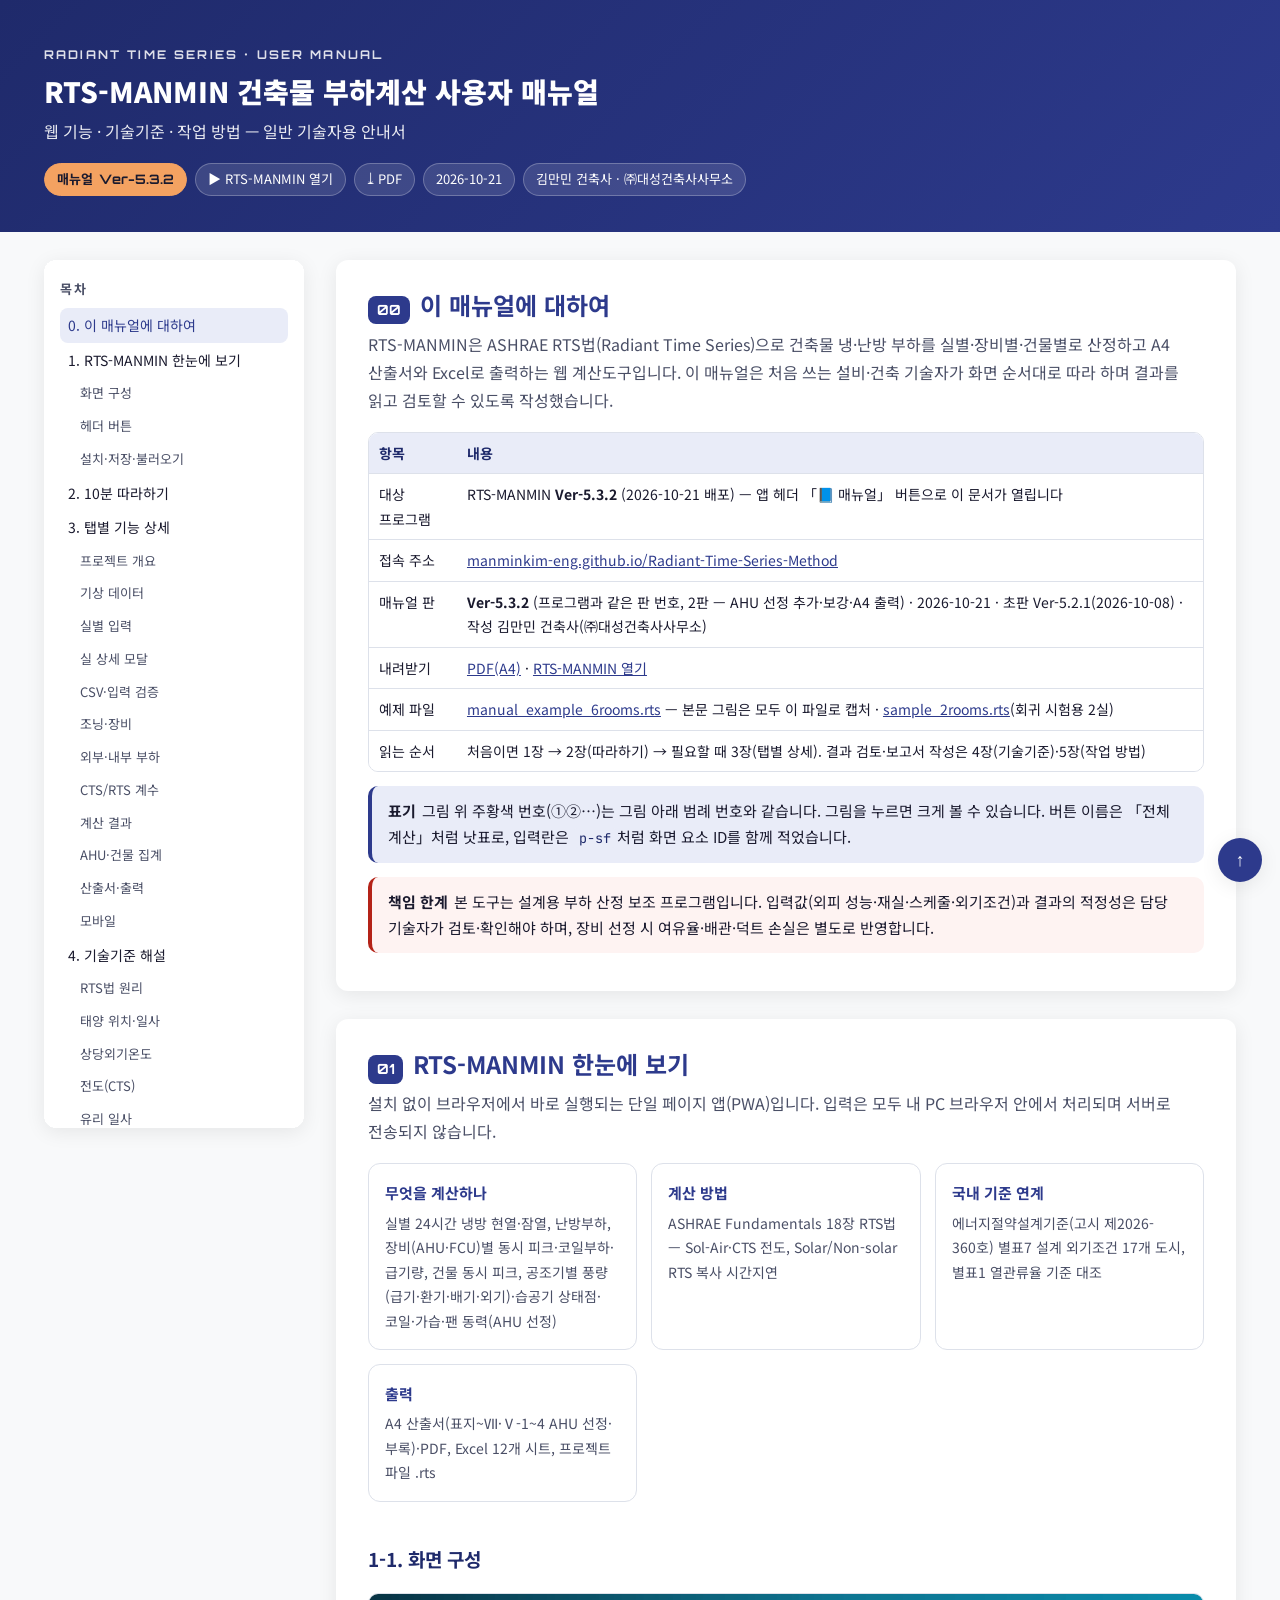
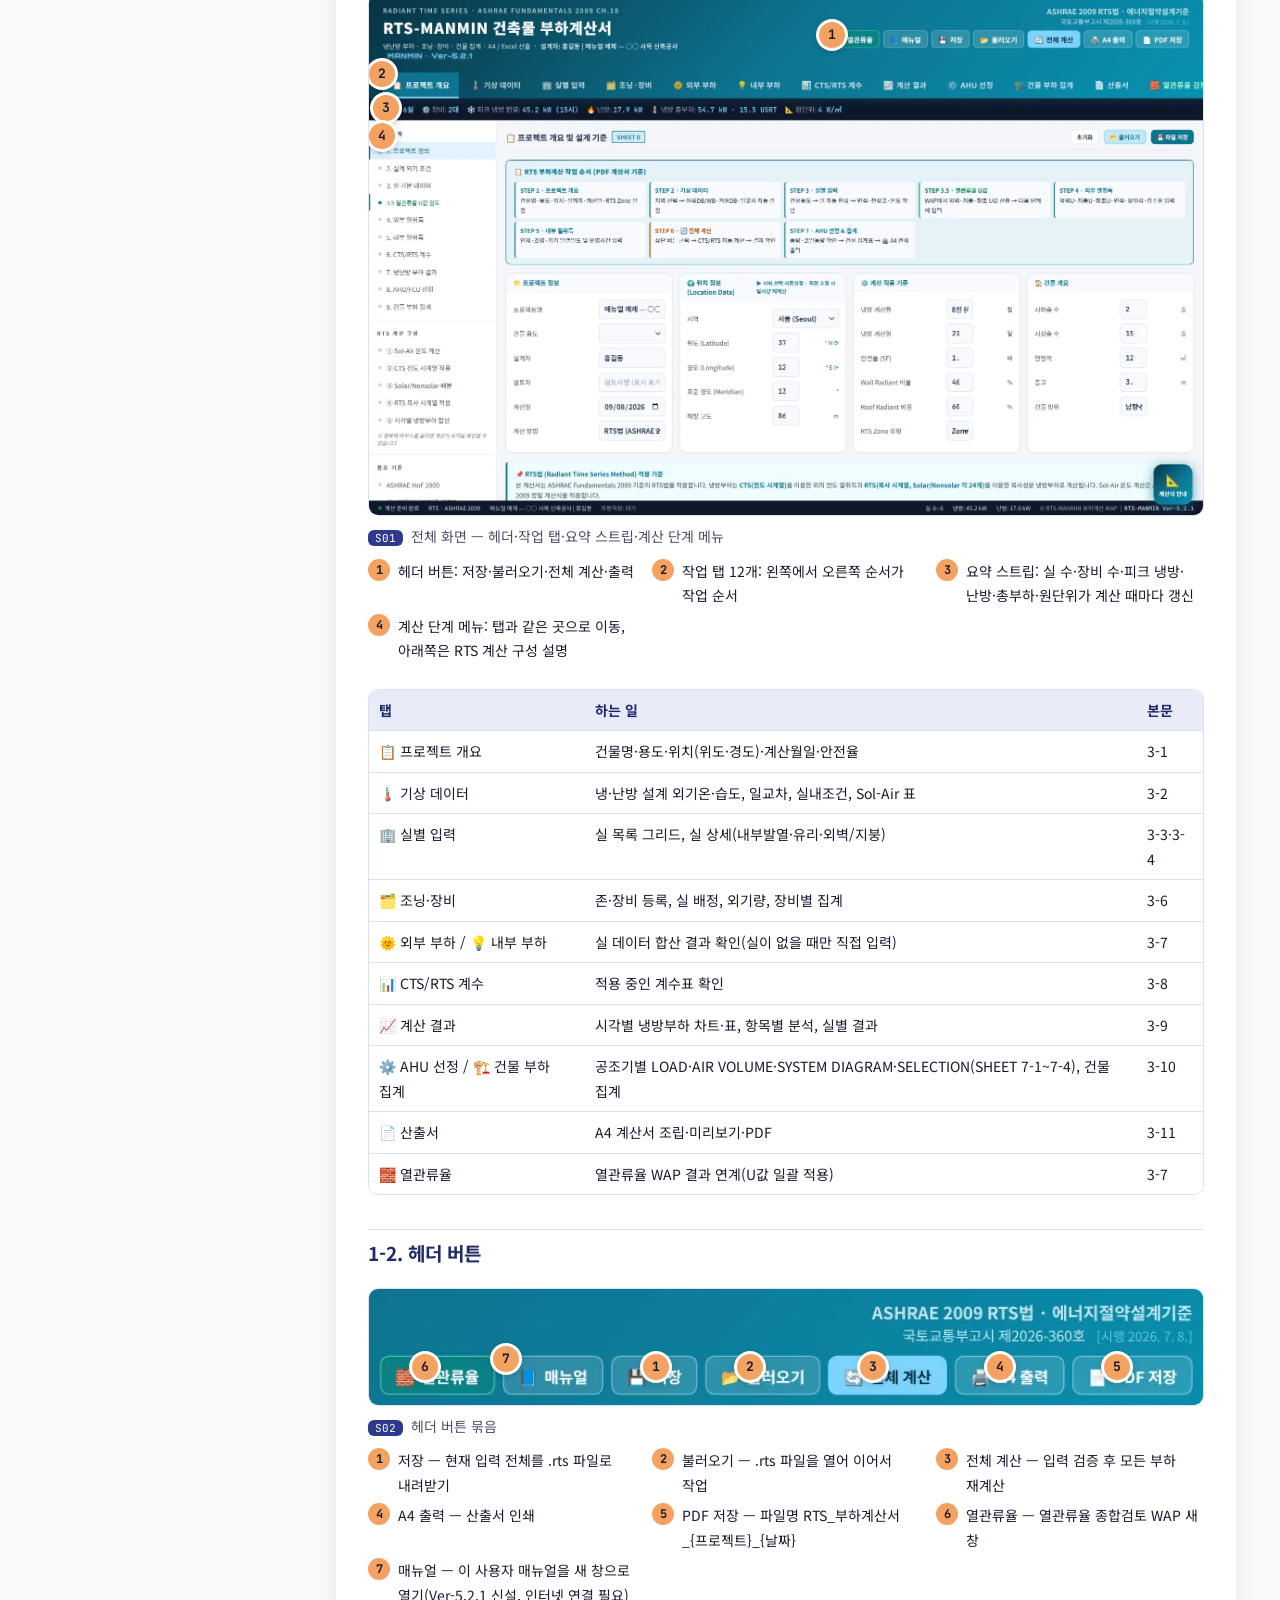
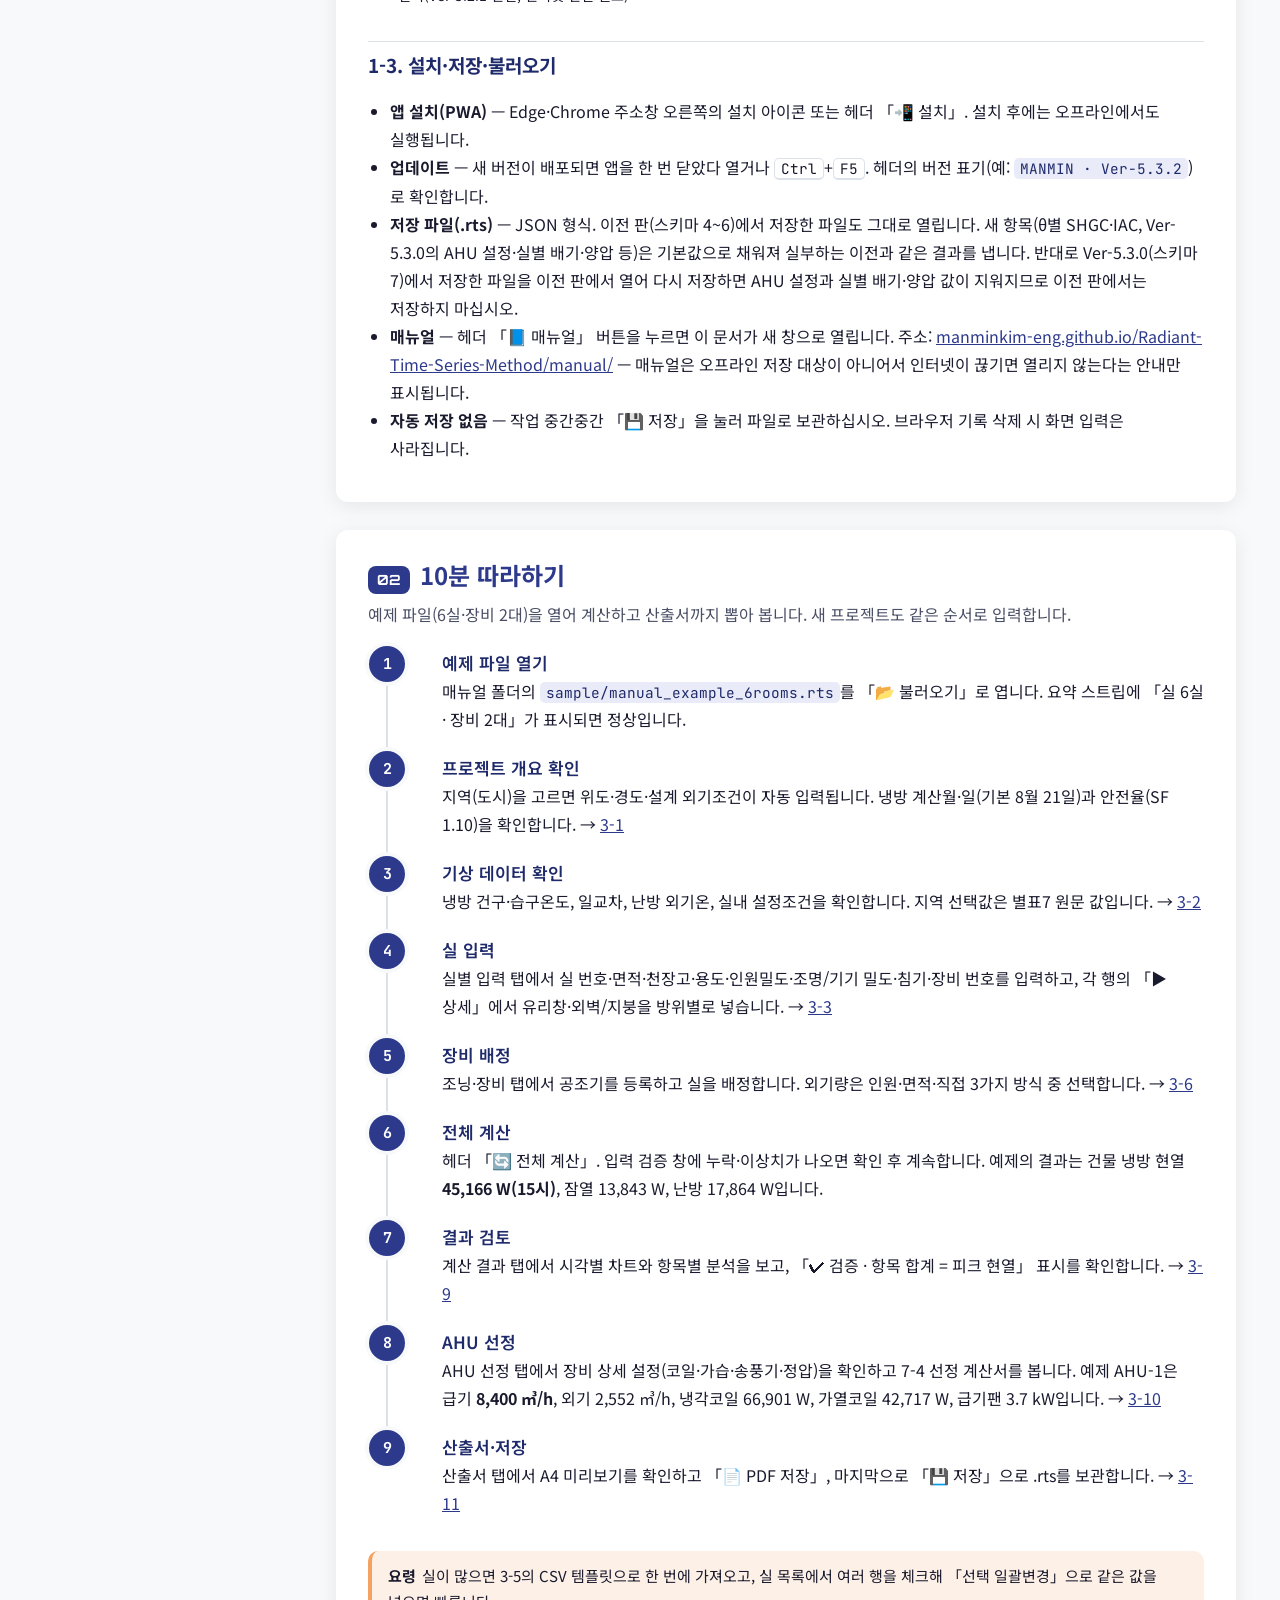
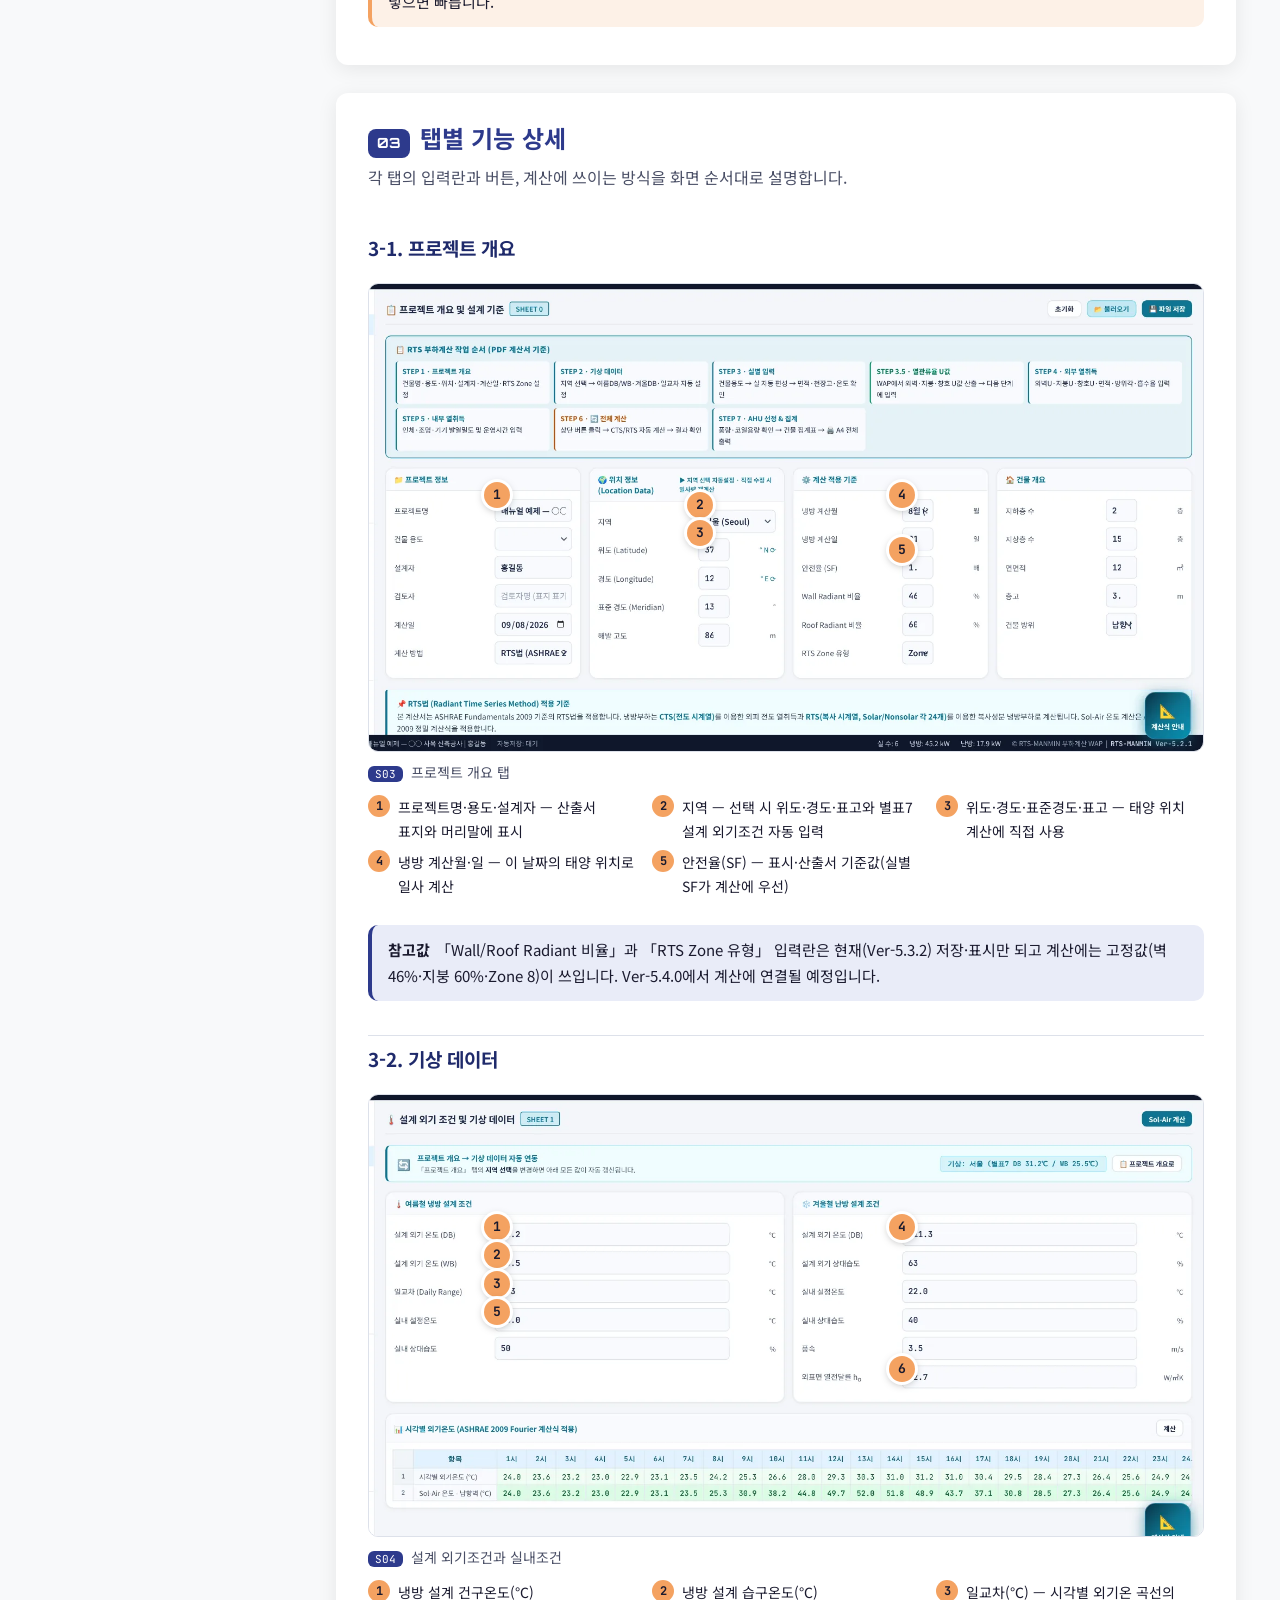
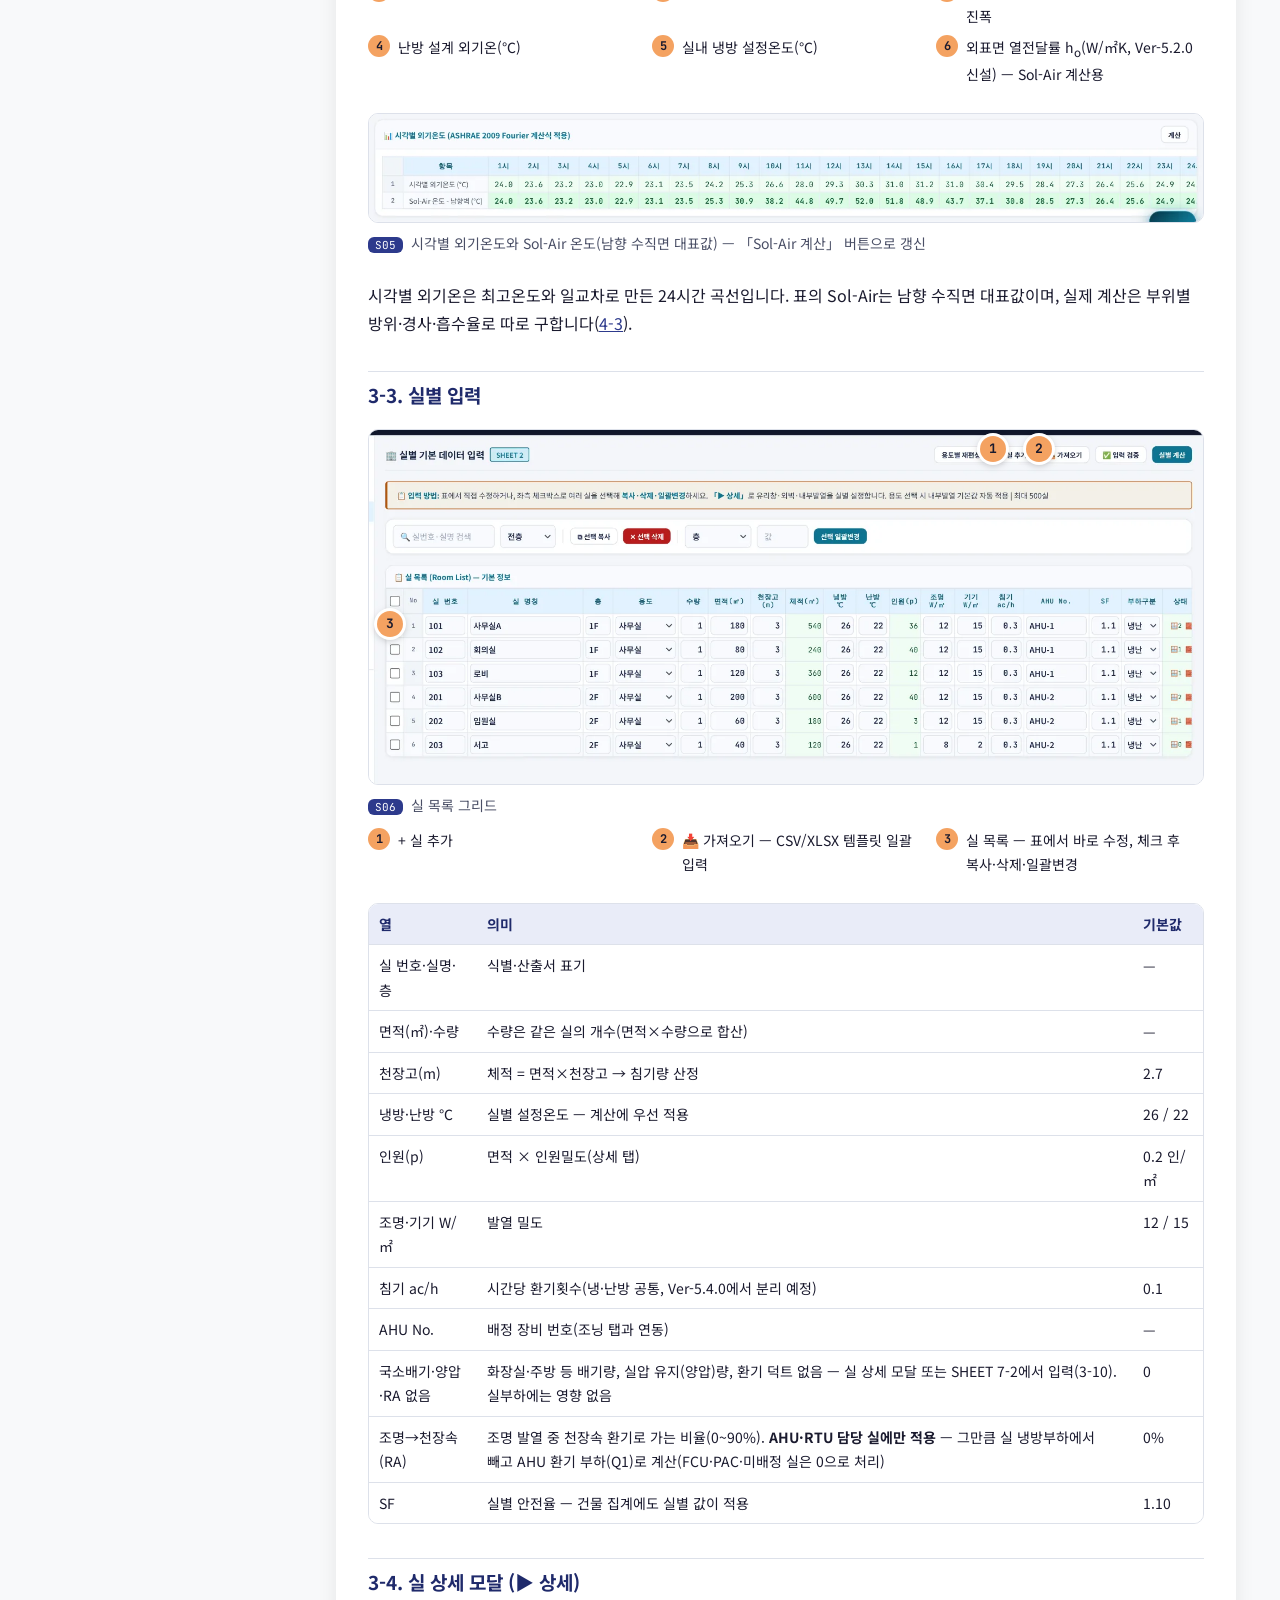
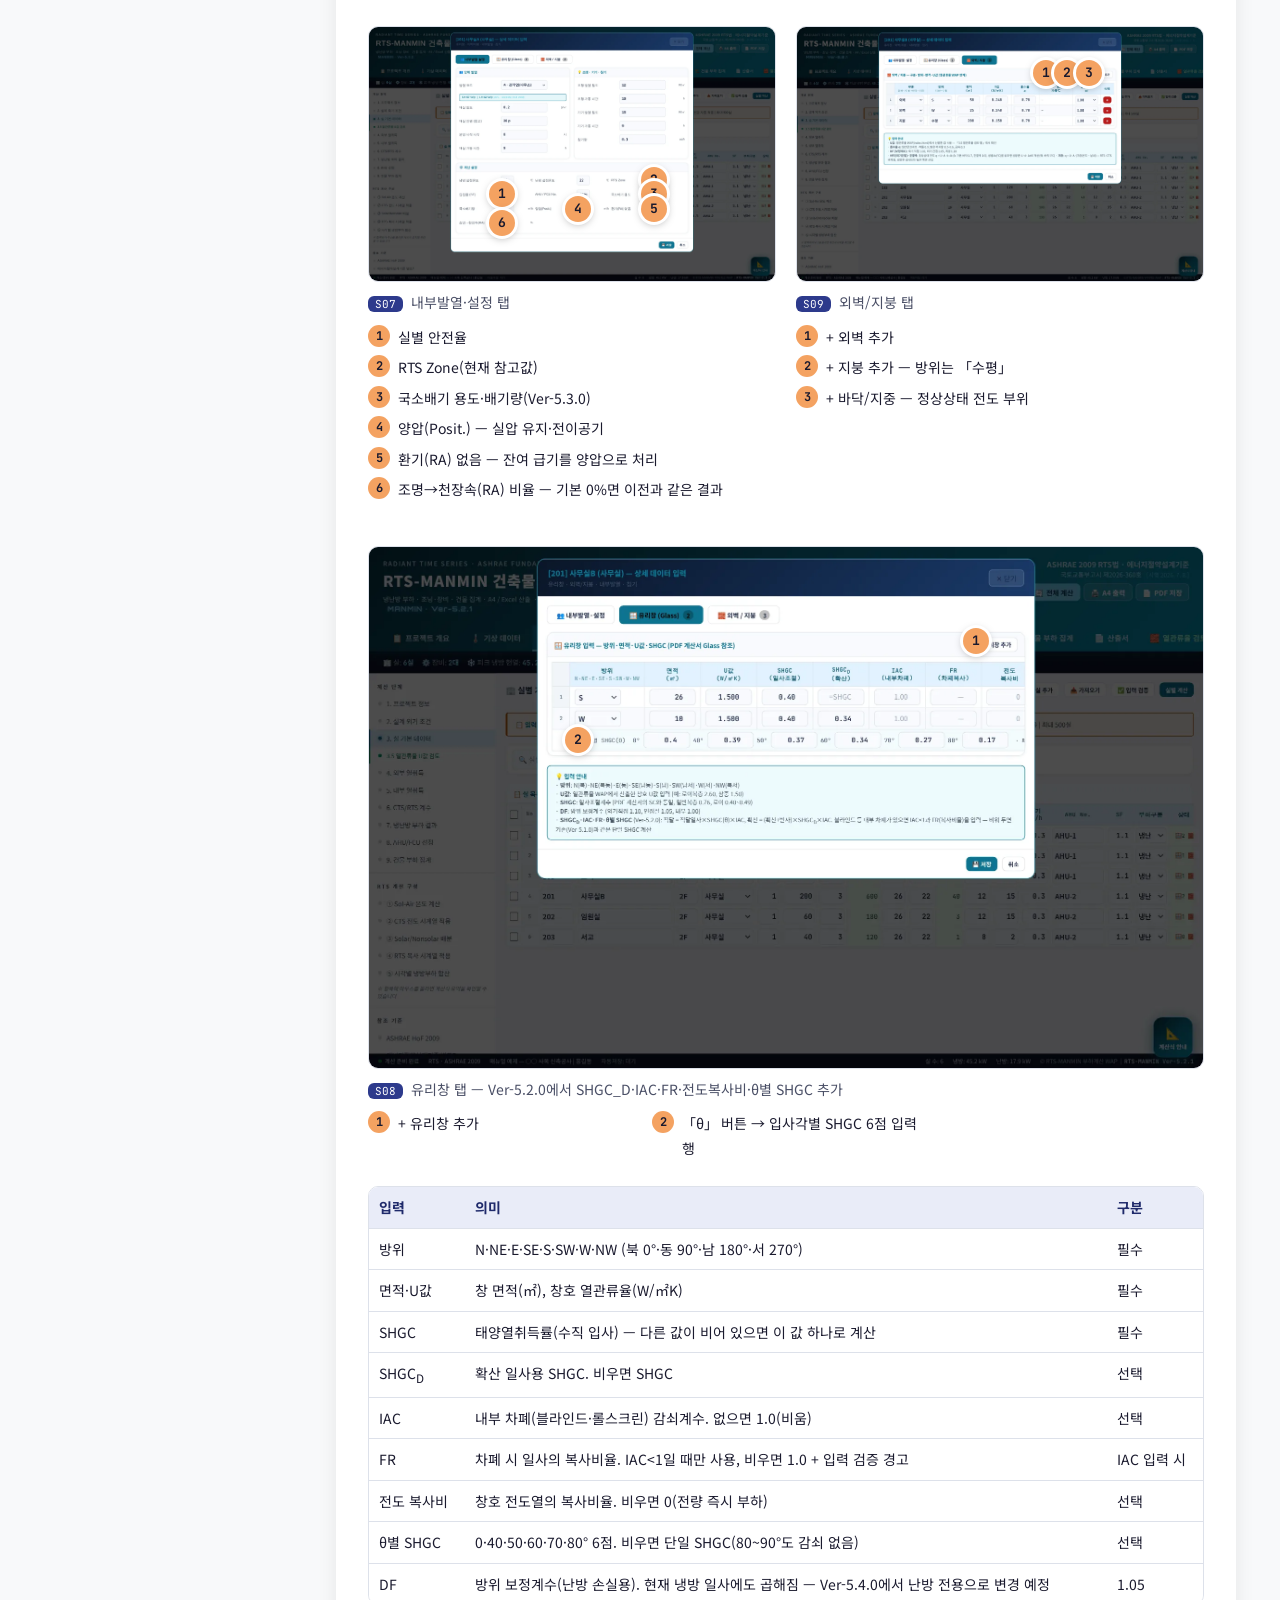
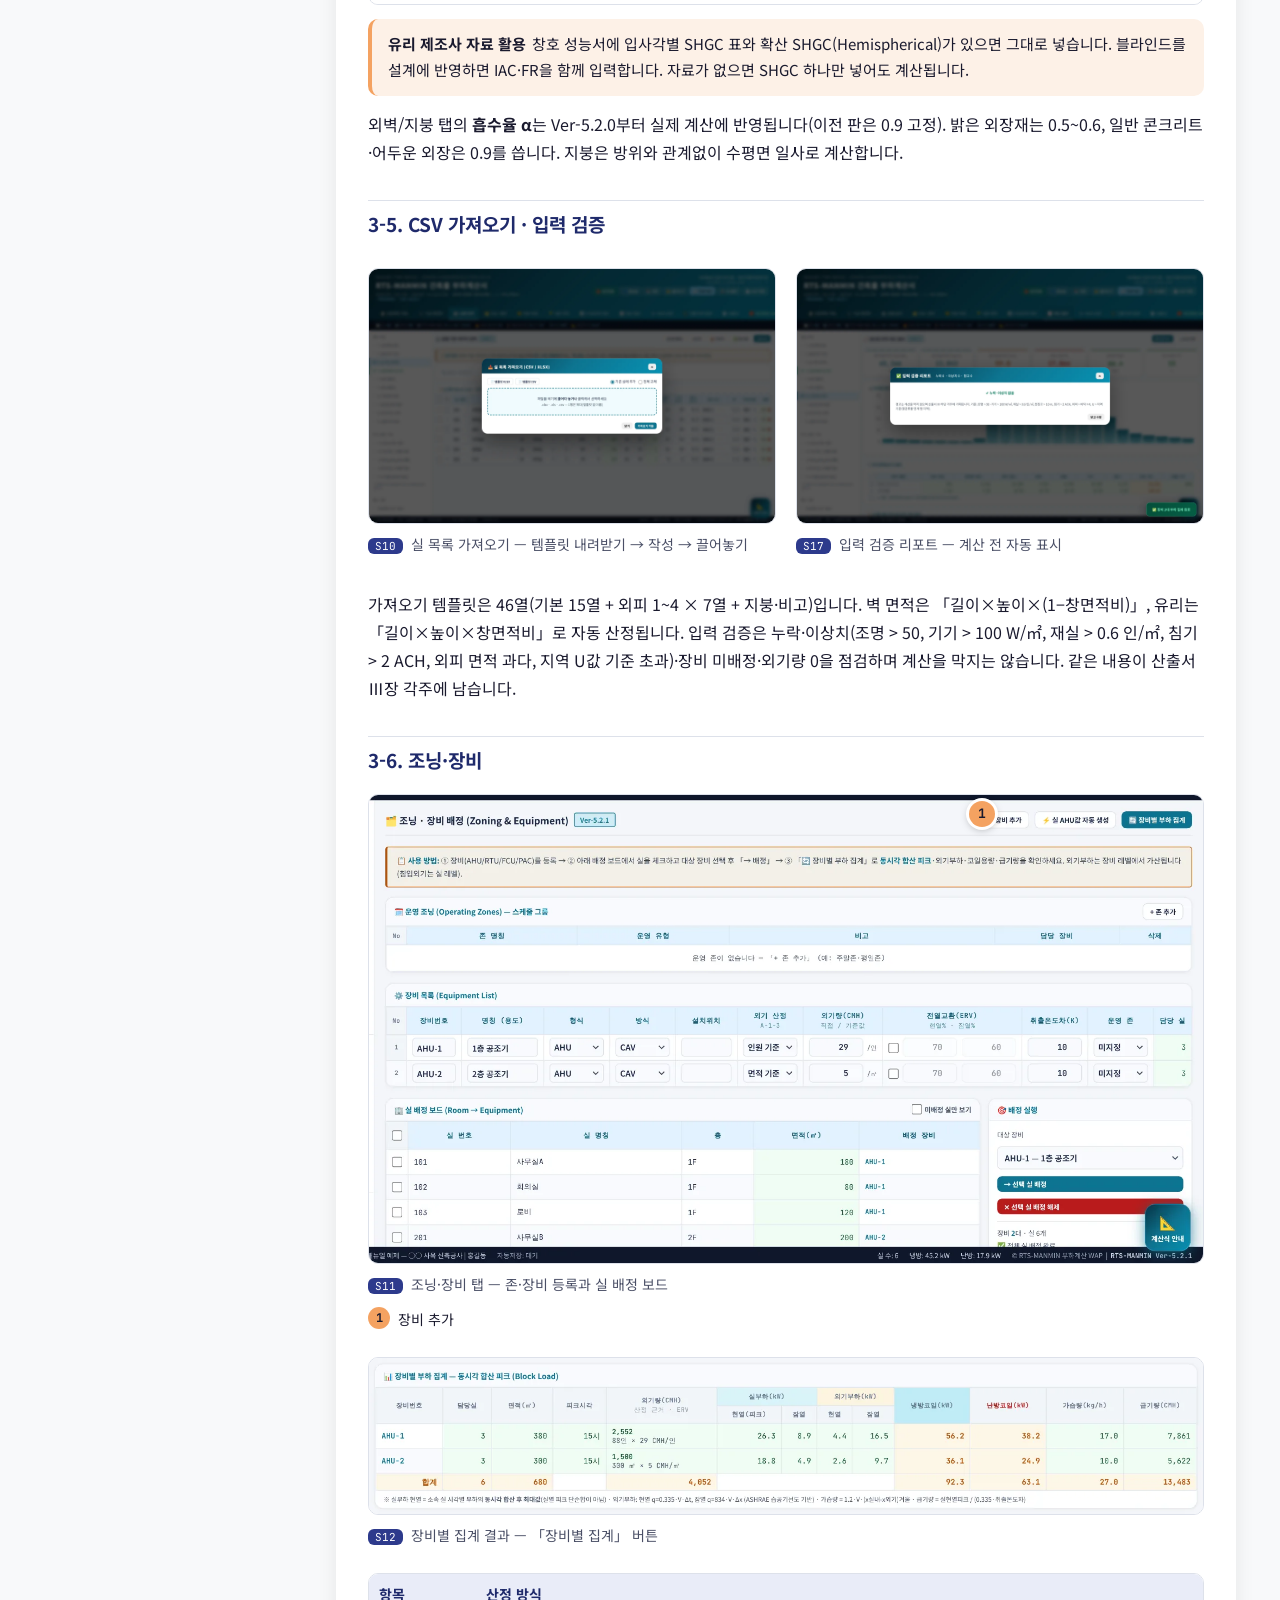
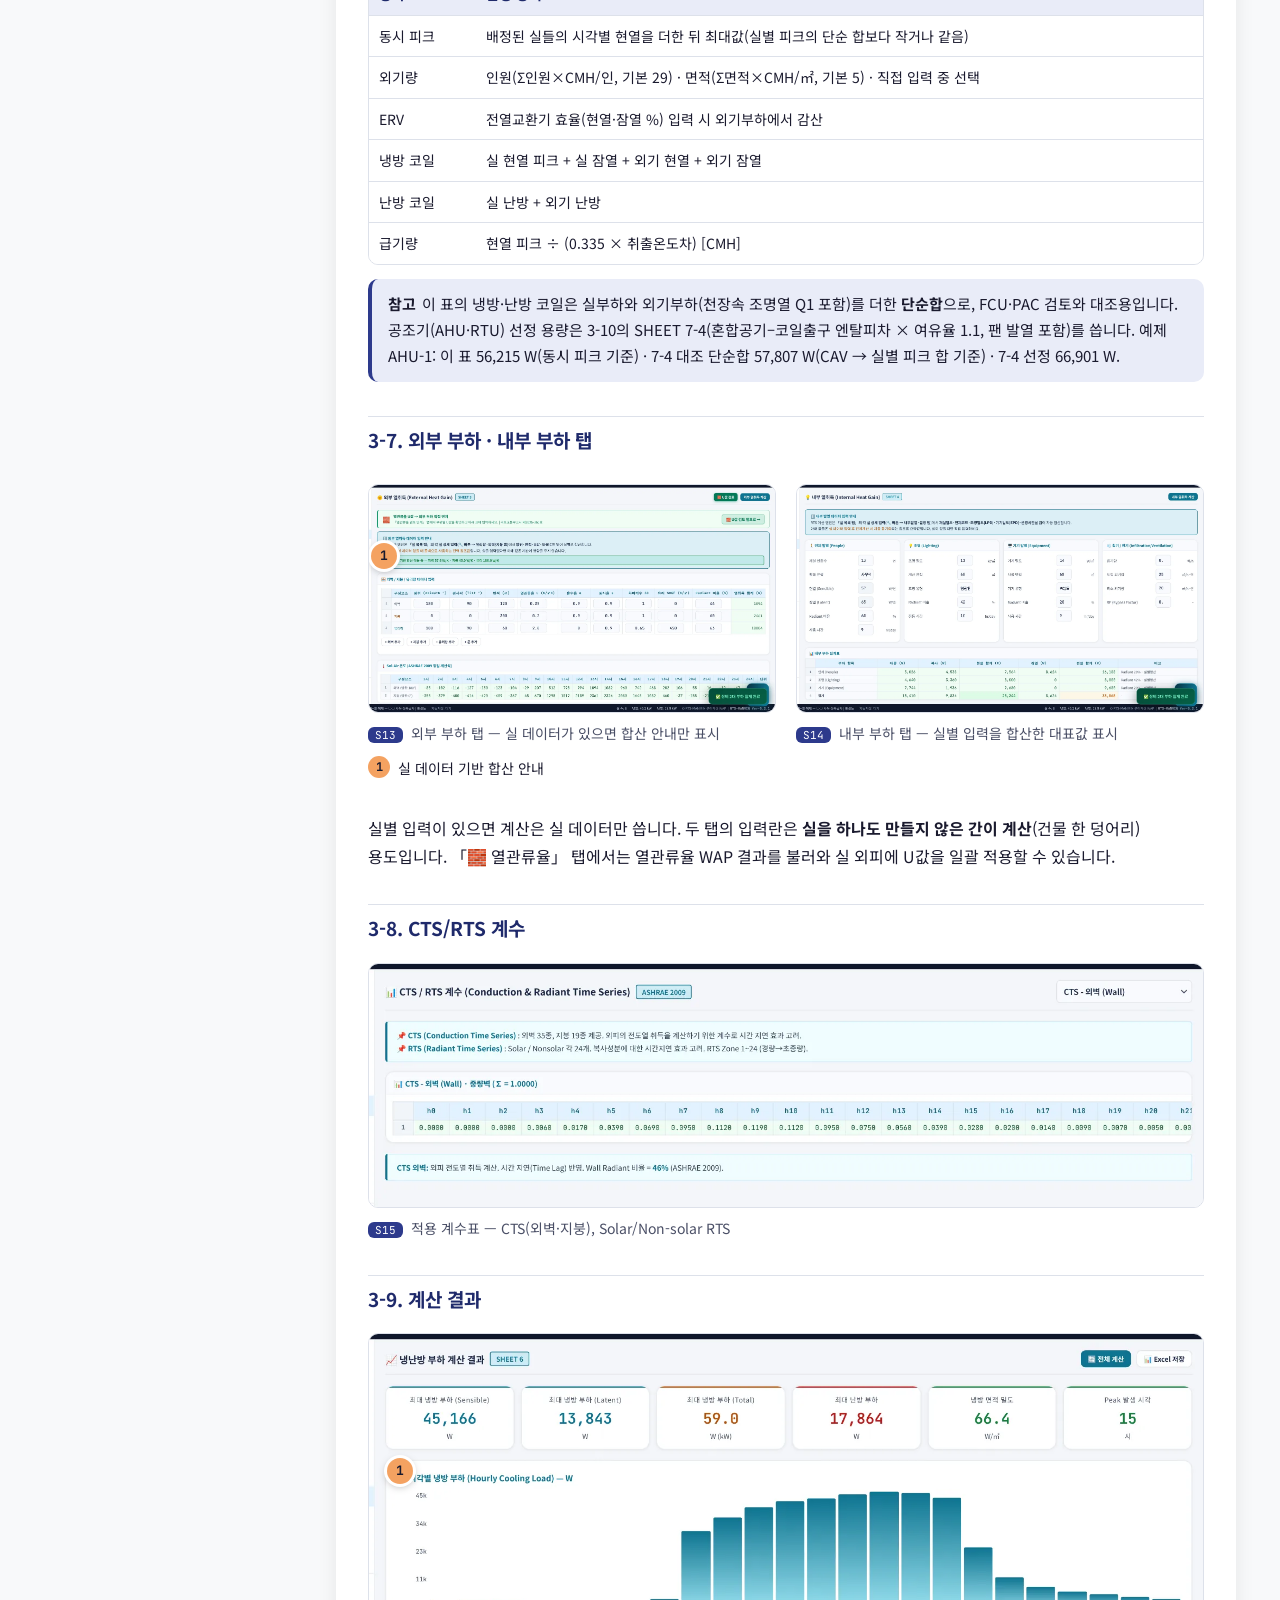
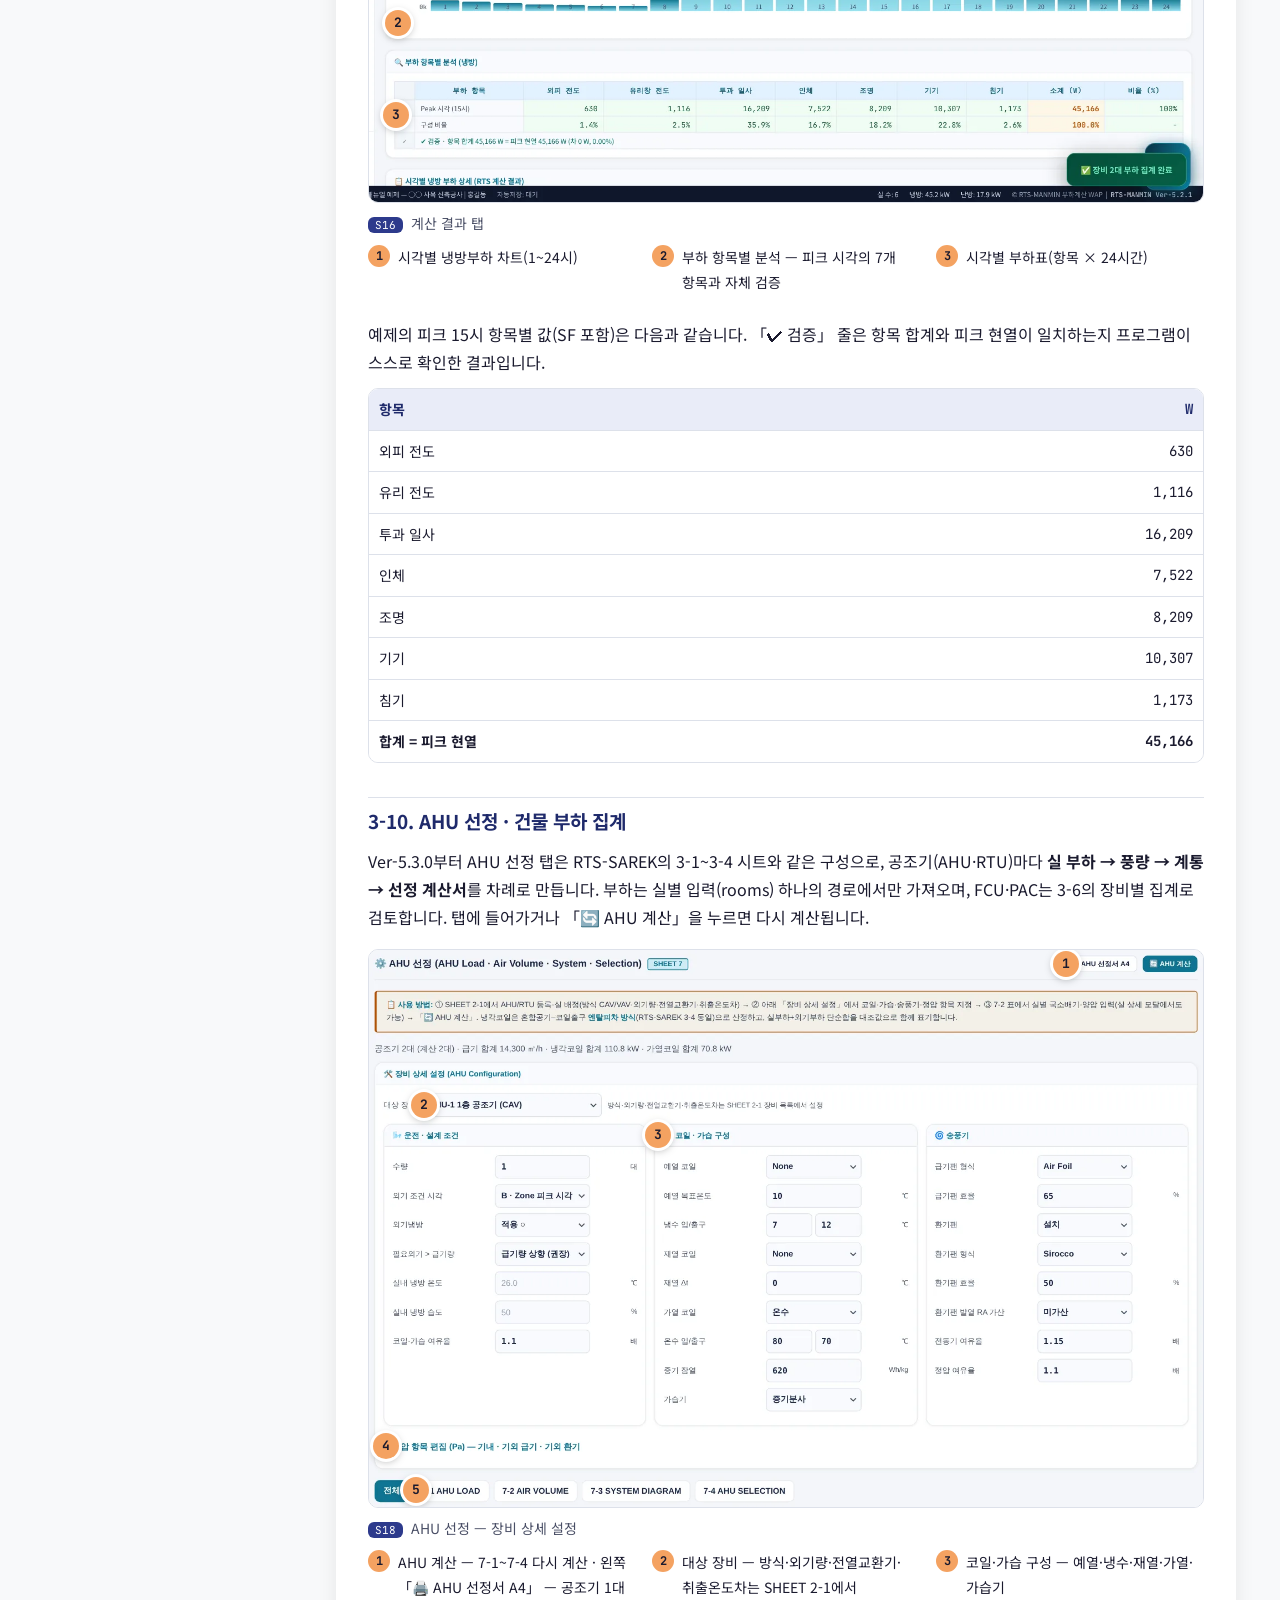
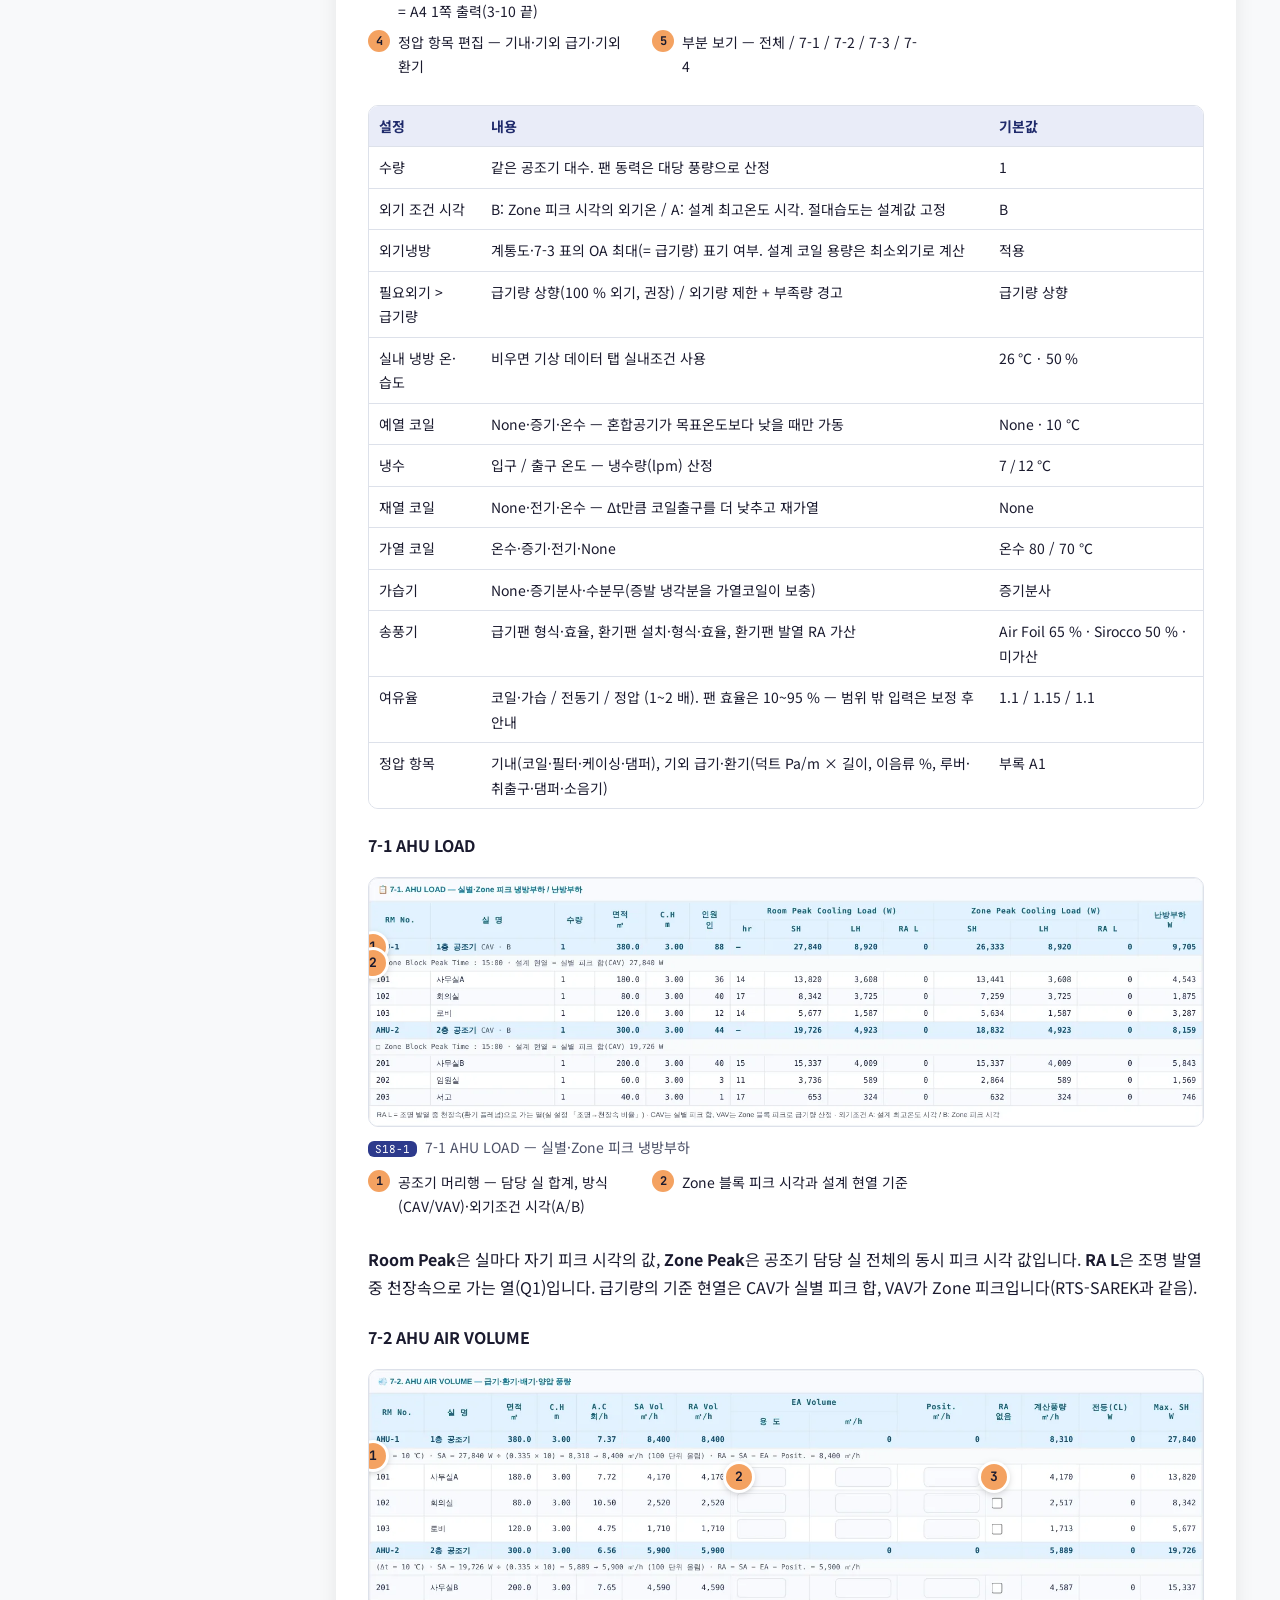
==== commit b2104a41: "Ver-5.3.2: AHU 선정서 A4 출력 — 요약 1쪽 + 공조기 1대 = A4 1쪽 - SHEET 7 「🖨️ AHU 선정서 A4」: 전체/선택 장비, 요약표 1쪽, 벡터 인쇄" ====
--- a/manual/index.html
+++ b/manual/index.html
@@ -1,8 +1,8 @@
 <!doctype html>
 <html lang="ko"><head>
 <meta charset="utf-8"><meta name="viewport" content="width=device-width,initial-scale=1">
-<title>RTS-MANMIN 사용자 매뉴얼 Ver-5.3.1</title>
-<meta name="description" content="RTS-MANMIN Ver-5.3.1 냉난방 부하계산 웹도구 사용자 매뉴얼 — 화면 기능, 기술기준(ASHRAE RTS법·에너지절약설계기준), 실무 작업 방법">
+<title>RTS-MANMIN 사용자 매뉴얼 Ver-5.3.2</title>
+<meta name="description" content="RTS-MANMIN Ver-5.3.2 냉난방 부하계산 웹도구 사용자 매뉴얼 — 화면 기능, 기술기준(ASHRAE RTS법·에너지절약설계기준), 실무 작업 방법">
 <meta name="author" content="김만민 건축사 · ㈜대성건축사사무소">
 <link rel="preconnect" href="https://fonts.googleapis.com"><link rel="preconnect" href="https://fonts.gstatic.com" crossorigin>
 <link rel="stylesheet" href="https://fonts.googleapis.com/css2?family=Noto+Sans+KR:wght@300;400;500;700;900&family=JetBrains+Mono:wght@400;600&family=Orbitron:wght@700;900&display=swap">
@@ -153,11 +153,11 @@
 <div class="eyebrow">RADIANT TIME SERIES · USER MANUAL</div>
 <h1>RTS-MANMIN 건축물 부하계산 사용자 매뉴얼</h1>
 <p class="sub">웹 기능 · 기술기준 · 작업 방법 — 일반 기술자용 안내서</p>
-<div class="badges"><span class="badge acc">매뉴얼 <span style="font-family:var(--font-brand)">Ver-5.3.1</span></span><a class="badge" href="../index.html">▶ RTS-MANMIN 열기</a><a class="badge" href="RTS-MANMIN_사용자매뉴얼_Ver-5.3.1.pdf" download>⤓ PDF</a><span class="badge">2026-10-21</span><span class="badge">김만민 건축사 · ㈜대성건축사사무소</span></div>
+<div class="badges"><span class="badge acc">매뉴얼 <span style="font-family:var(--font-brand)">Ver-5.3.2</span></span><a class="badge" href="../index.html">▶ RTS-MANMIN 열기</a><a class="badge" href="RTS-MANMIN_사용자매뉴얼_Ver-5.3.2.pdf" download>⤓ PDF</a><span class="badge">2026-10-21</span><span class="badge">김만민 건축사 · ㈜대성건축사사무소</span></div>
 </div></header>
 <div class="wrap"><nav class="toc" aria-label="목차"><h2>목차</h2><ol><li><a href="#ch0">0. 이 매뉴얼에 대하여</a></li><li><a href="#ch1">1. RTS-MANMIN 한눈에 보기</a></li><li class="sub"><a href="#s1-1">화면 구성</a></li><li class="sub"><a href="#s1-2">헤더 버튼</a></li><li class="sub"><a href="#s1-3">설치·저장·불러오기</a></li><li><a href="#ch2">2. 10분 따라하기</a></li><li><a href="#ch3">3. 탭별 기능 상세</a></li><li class="sub"><a href="#s3-1">프로젝트 개요</a></li><li class="sub"><a href="#s3-2">기상 데이터</a></li><li class="sub"><a href="#s3-3">실별 입력</a></li><li class="sub"><a href="#s3-4">실 상세 모달</a></li><li class="sub"><a href="#s3-5">CSV·입력 검증</a></li><li class="sub"><a href="#s3-6">조닝·장비</a></li><li class="sub"><a href="#s3-7">외부·내부 부하</a></li><li class="sub"><a href="#s3-8">CTS/RTS 계수</a></li><li class="sub"><a href="#s3-9">계산 결과</a></li><li class="sub"><a href="#s3-10">AHU·건물 집계</a></li><li class="sub"><a href="#s3-11">산출서·출력</a></li><li class="sub"><a href="#s3-12">모바일</a></li><li><a href="#ch4">4. 기술기준 해설</a></li><li class="sub"><a href="#s4-1">RTS법 원리</a></li><li class="sub"><a href="#s4-2">태양 위치·일사</a></li><li class="sub"><a href="#s4-3">상당외기온도</a></li><li class="sub"><a href="#s4-4">전도(CTS)</a></li><li class="sub"><a href="#s4-5">유리 일사</a></li><li class="sub"><a href="#s4-6">내부발열·침기</a></li><li class="sub"><a href="#s4-7">안전율·동시부하</a></li><li class="sub"><a href="#s4-8">국내 기준</a></li><li class="sub"><a href="#s4-9">AHU 선정 산식</a></li><li><a href="#ch5">5. 실무 작업 방법</a></li><li class="sub"><a href="#s5-1">설계 단계 절차</a></li><li class="sub"><a href="#s5-2">타 프로그램 대조</a></li><li class="sub"><a href="#s5-3">하림 검증 사례</a></li><li class="sub"><a href="#s5-4">SAREK AHU 대조</a></li><li class="sub"><a href="#s5-5">회귀 시험</a></li><li><a href="#ch6">6. 문제 해결·FAQ</a></li><li><a href="#ch7">부록</a></li><li class="sub"><a href="#a1">입력값 기본값·근거</a></li><li class="sub"><a href="#a2">버전 변경 내역</a></li><li class="sub"><a href="#a3">용어</a></li></ol></nav><main><section class="ch" id="ch0"><h2><span class="n">00</span>이 매뉴얼에 대하여</h2>
 <p class="lead">RTS-MANMIN은 ASHRAE RTS법(Radiant Time Series)으로 건축물 냉·난방 부하를 실별·장비별·건물별로 산정하고 A4 산출서와 Excel로 출력하는 웹 계산도구입니다. 이 매뉴얼은 처음 쓰는 설비·건축 기술자가 화면 순서대로 따라 하며 결과를 읽고 검토할 수 있도록 작성했습니다.</p>
-<div class="tbl"><table><thead><tr><th class="">항목</th><th class="">내용</th></tr></thead><tbody><tr><td class="">대상 프로그램</td><td class="">RTS-MANMIN <b>Ver-5.3.1</b> (2026-10-21 배포) — 앱 헤더 「📘 매뉴얼」 버튼으로 이 문서가 열립니다</td></tr><tr><td class="">접속 주소</td><td class=""><a href="https://manminkim-eng.github.io/Radiant-Time-Series-Method/index.html" target="_blank" rel="noopener">manminkim-eng.github.io/Radiant-Time-Series-Method</a></td></tr><tr><td class="">매뉴얼 판</td><td class=""><b>Ver-5.3.1</b> (프로그램과 같은 판 번호, 2판 — AHU 선정 추가·보강) · 2026-10-21 · 초판 Ver-5.2.1(2026-10-08) · 작성 김만민 건축사(㈜대성건축사사무소)</td></tr><tr><td class="">내려받기</td><td class=""><a href="RTS-MANMIN_사용자매뉴얼_Ver-5.3.1.pdf" download>PDF(A4)</a> · <a href="../index.html">RTS-MANMIN 열기</a></td></tr><tr><td class="">예제 파일</td><td class=""><a href="sample/manual_example_6rooms.rts" download>manual_example_6rooms.rts</a> — 본문 그림은 모두 이 파일로 캡처 · <a href="sample/sample_2rooms.rts" download>sample_2rooms.rts</a>(회귀 시험용 2실)</td></tr><tr><td class="">읽는 순서</td><td class="">처음이면 1장 → 2장(따라하기) → 필요할 때 3장(탭별 상세). 결과 검토·보고서 작성은 4장(기술기준)·5장(작업 방법)</td></tr></tbody></table></div>
+<div class="tbl"><table><thead><tr><th class="">항목</th><th class="">내용</th></tr></thead><tbody><tr><td class="">대상 프로그램</td><td class="">RTS-MANMIN <b>Ver-5.3.2</b> (2026-10-21 배포) — 앱 헤더 「📘 매뉴얼」 버튼으로 이 문서가 열립니다</td></tr><tr><td class="">접속 주소</td><td class=""><a href="https://manminkim-eng.github.io/Radiant-Time-Series-Method/index.html" target="_blank" rel="noopener">manminkim-eng.github.io/Radiant-Time-Series-Method</a></td></tr><tr><td class="">매뉴얼 판</td><td class=""><b>Ver-5.3.2</b> (프로그램과 같은 판 번호, 2판 — AHU 선정 추가·보강·A4 출력) · 2026-10-21 · 초판 Ver-5.2.1(2026-10-08) · 작성 김만민 건축사(㈜대성건축사사무소)</td></tr><tr><td class="">내려받기</td><td class=""><a href="RTS-MANMIN_사용자매뉴얼_Ver-5.3.2.pdf" download>PDF(A4)</a> · <a href="../index.html">RTS-MANMIN 열기</a></td></tr><tr><td class="">예제 파일</td><td class=""><a href="sample/manual_example_6rooms.rts" download>manual_example_6rooms.rts</a> — 본문 그림은 모두 이 파일로 캡처 · <a href="sample/sample_2rooms.rts" download>sample_2rooms.rts</a>(회귀 시험용 2실)</td></tr><tr><td class="">읽는 순서</td><td class="">처음이면 1장 → 2장(따라하기) → 필요할 때 3장(탭별 상세). 결과 검토·보고서 작성은 4장(기술기준)·5장(작업 방법)</td></tr></tbody></table></div>
 <div class="note"><b>표기</b>그림 위 주황색 번호(①②…)는 그림 아래 범례 번호와 같습니다. 그림을 누르면 크게 볼 수 있습니다. 버튼 이름은 「전체 계산」처럼 낫표로, 입력란은 <code>p-sf</code>처럼 화면 요소 ID를 함께 적었습니다.</div>
 <div class="warn"><b>책임 한계</b>본 도구는 설계용 부하 산정 보조 프로그램입니다. 입력값(외피 성능·재실·스케줄·외기조건)과 결과의 적정성은 담당 기술자가 검토·확인해야 하며, 장비 선정 시 여유율·배관·덕트 손실은 별도로 반영합니다.</div>
 </section>
@@ -177,7 +177,7 @@
 <h3 id="s1-3">1-3. 설치·저장·불러오기</h3>
 <ul>
 <li><b>앱 설치(PWA)</b> — Edge·Chrome 주소창 오른쪽의 설치 아이콘 또는 헤더 「📲 설치」. 설치 후에는 오프라인에서도 실행됩니다.</li>
-<li><b>업데이트</b> — 새 버전이 배포되면 앱을 한 번 닫았다 열거나 <kbd>Ctrl</kbd>+<kbd>F5</kbd>. 헤더의 버전 표기(예: <code>MANMIN · Ver-5.3.1</code>)로 확인합니다.</li>
+<li><b>업데이트</b> — 새 버전이 배포되면 앱을 한 번 닫았다 열거나 <kbd>Ctrl</kbd>+<kbd>F5</kbd>. 헤더의 버전 표기(예: <code>MANMIN · Ver-5.3.2</code>)로 확인합니다.</li>
 <li><b>저장 파일(.rts)</b> — JSON 형식. 이전 판(스키마 4~6)에서 저장한 파일도 그대로 열립니다. 새 항목(θ별 SHGC·IAC, Ver-5.3.0의 AHU 설정·실별 배기·양압 등)은 기본값으로 채워져 실부하는 이전과 같은 결과를 냅니다. 반대로 Ver-5.3.0(스키마 7)에서 저장한 파일을 이전 판에서 열어 다시 저장하면 AHU 설정과 실별 배기·양압 값이 지워지므로 이전 판에서는 저장하지 마십시오.</li>
 <li><b>매뉴얼</b> — 헤더 「📘 매뉴얼」 버튼을 누르면 이 문서가 새 창으로 열립니다. 주소: <a href="https://manminkim-eng.github.io/Radiant-Time-Series-Method/manual/" target="_blank" rel="noopener">manminkim-eng.github.io/Radiant-Time-Series-Method/manual/</a> — 매뉴얼은 오프라인 저장 대상이 아니어서 인터넷이 끊기면 열리지 않는다는 안내만 표시됩니다.</li>
 <li><b>자동 저장 없음</b> — 작업 중간중간 「💾 저장」을 눌러 파일로 보관하십시오. 브라우저 기록 삭제 시 화면 입력은 사라집니다.</li>
@@ -202,7 +202,7 @@
 <p class="lead">각 탭의 입력란과 버튼, 계산에 쓰이는 방식을 화면 순서대로 설명합니다.</p>
 <h3 id="s3-1">3-1. 프로젝트 개요</h3>
 <figure class="shot" id="fig-s03_project"><div class="frame"><img src="images/s03_project.webp" width="1236" height="714" loading="lazy" alt="프로젝트 개요 탭"><span class="pin" style="left:15.37%;top:45.17%">1</span><span class="pin" style="left:39.64%;top:47.41%">2</span><span class="pin" style="left:39.64%;top:53.30%">3</span><span class="pin" style="left:63.91%;top:45.17%">4</span><span class="pin" style="left:63.91%;top:56.94%">5</span></div><figcaption><span class="fno">S03</span>프로젝트 개요 탭</figcaption><ol class="legend"><li><b>1</b><span>프로젝트명·용도·설계자 — 산출서 표지와 머리말에 표시</span></li><li><b>2</b><span>지역 — 선택 시 위도·경도·표고와 별표7 설계 외기조건 자동 입력</span></li><li><b>3</b><span>위도·경도·표준경도·표고 — 태양 위치 계산에 직접 사용</span></li><li><b>4</b><span>냉방 계산월·일 — 이 날짜의 태양 위치로 일사 계산</span></li><li><b>5</b><span>안전율(SF) — 표시·산출서 기준값(실별 SF가 계산에 우선)</span></li></ol></figure>
-<div class="note"><b>참고값</b>「Wall/Roof Radiant 비율」과 「RTS Zone 유형」 입력란은 현재(Ver-5.3.1) 저장·표시만 되고 계산에는 고정값(벽 46%·지붕 60%·Zone 8)이 쓰입니다. Ver-5.4.0에서 계산에 연결될 예정입니다.</div>
+<div class="note"><b>참고값</b>「Wall/Roof Radiant 비율」과 「RTS Zone 유형」 입력란은 현재(Ver-5.3.2) 저장·표시만 되고 계산에는 고정값(벽 46%·지붕 60%·Zone 8)이 쓰입니다. Ver-5.4.0에서 계산에 연결될 예정입니다.</div>
 <h3 id="s3-2">3-2. 기상 데이터</h3>
 <figure class="shot" id="fig-s04_weather"><div class="frame"><img src="images/s04_weather.webp" width="1236" height="650" loading="lazy" alt="설계 외기조건과 실내조건"><span class="pin" style="left:15.37%;top:29.88%">1</span><span class="pin" style="left:15.37%;top:36.34%">2</span><span class="pin" style="left:15.37%;top:42.80%">3</span><span class="pin" style="left:63.91%;top:29.88%">4</span><span class="pin" style="left:15.37%;top:49.26%">5</span><span class="pin" style="left:63.91%;top:62.18%">6</span></div><figcaption><span class="fno">S04</span>설계 외기조건과 실내조건</figcaption><ol class="legend"><li><b>1</b><span>냉방 설계 건구온도(℃)</span></li><li><b>2</b><span>냉방 설계 습구온도(℃)</span></li><li><b>3</b><span>일교차(℃) — 시각별 외기온 곡선의 진폭</span></li><li><b>4</b><span>난방 설계 외기온(℃)</span></li><li><b>5</b><span>실내 냉방 설정온도(℃)</span></li><li><b>6</b><span>외표면 열전달률 h<sub>o</sub>(W/㎡K, Ver-5.2.0 신설) — Sol-Air 계산용</span></li></ol></figure>
 <figure class="shot" id="fig-s05_hourlytemp"><div class="frame"><img src="images/s05_hourlytemp.webp" width="1204" height="156" loading="lazy" alt="시각별 외기온도와 Sol-Air 온도(남향 수직면 대표값) — 「Sol-Air 계산」 버튼으로 갱신"></div><figcaption><span class="fno">S05</span>시각별 외기온도와 Sol-Air 온도(남향 수직면 대표값) — 「Sol-Air 계산」 버튼으로 갱신</figcaption></figure>
@@ -244,7 +244,7 @@
 <div class="tbl"><table><thead><tr><th class="">항목</th><th class="num">W</th></tr></thead><tbody><tr><td class="">외피 전도</td><td class="num">630</td></tr><tr><td class="">유리 전도</td><td class="num">1,116</td></tr><tr><td class="">투과 일사</td><td class="num">16,209</td></tr><tr><td class="">인체</td><td class="num">7,522</td></tr><tr><td class="">조명</td><td class="num">8,209</td></tr><tr><td class="">기기</td><td class="num">10,307</td></tr><tr><td class="">침기</td><td class="num">1,173</td></tr><tr><td class=""><b>합계 = 피크 현열</b></td><td class="num"><b>45,166</b></td></tr></tbody></table></div>
 <h3 id="s3-10">3-10. AHU 선정 · 건물 부하 집계</h3>
 <p>Ver-5.3.0부터 AHU 선정 탭은 RTS-SAREK의 3-1~3-4 시트와 같은 구성으로, 공조기(AHU·RTU)마다 <b>실 부하 → 풍량 → 계통 → 선정 계산서</b>를 차례로 만듭니다. 부하는 실별 입력(rooms) 하나의 경로에서만 가져오며, FCU·PAC는 3-6의 장비별 집계로 검토합니다. 탭에 들어가거나 「🔄 AHU 계산」을 누르면 다시 계산됩니다.</p>
-<figure class="shot" id="fig-s18_ahu"><div class="frame"><img src="images/s18_ahu.webp" width="1204" height="803" loading="lazy" alt="AHU 선정 — 장비 상세 설정"><span class="pin" style="left:93.08%;top:2.37%">1</span><span class="pin" style="left:6.65%;top:27.61%">2</span><span class="pin" style="left:34.66%;top:33.09%">3</span><span class="pin" style="left:2.08%;top:89.10%">4</span><span class="pin" style="left:5.65%;top:97.01%">5</span></div><figcaption><span class="fno">S18</span>AHU 선정 — 장비 상세 설정</figcaption><ol class="legend"><li><b>1</b><span>AHU 계산 — 7-1~7-4 다시 계산</span></li><li><b>2</b><span>대상 장비 — 방식·외기량·전열교환기·취출온도차는 SHEET 2-1에서</span></li><li><b>3</b><span>코일·가습 구성 — 예열·냉수·재열·가열·가습기</span></li><li><b>4</b><span>정압 항목 편집 — 기내·기외 급기·기외 환기</span></li><li><b>5</b><span>부분 보기 — 전체 / 7-1 / 7-2 / 7-3 / 7-4</span></li></ol></figure>
+<figure class="shot" id="fig-s18_ahu"><div class="frame"><img src="images/s18_ahu.webp" width="1204" height="805" loading="lazy" alt="AHU 선정 — 장비 상세 설정"><span class="pin" style="left:83.54%;top:2.49%">1</span><span class="pin" style="left:6.65%;top:27.79%">2</span><span class="pin" style="left:34.66%;top:33.26%">3</span><span class="pin" style="left:2.08%;top:89.12%">4</span><span class="pin" style="left:5.65%;top:97.02%">5</span></div><figcaption><span class="fno">S18</span>AHU 선정 — 장비 상세 설정</figcaption><ol class="legend"><li><b>1</b><span>AHU 계산 — 7-1~7-4 다시 계산 · 왼쪽 「🖨️ AHU 선정서 A4」 — 공조기 1대 = A4 1쪽 출력(3-10 끝)</span></li><li><b>2</b><span>대상 장비 — 방식·외기량·전열교환기·취출온도차는 SHEET 2-1에서</span></li><li><b>3</b><span>코일·가습 구성 — 예열·냉수·재열·가열·가습기</span></li><li><b>4</b><span>정압 항목 편집 — 기내·기외 급기·기외 환기</span></li><li><b>5</b><span>부분 보기 — 전체 / 7-1 / 7-2 / 7-3 / 7-4</span></li></ol></figure>
 <div class="tbl"><table><thead><tr><th class="">설정</th><th class="">내용</th><th class="">기본값</th></tr></thead><tbody><tr><td class="">수량</td><td class="">같은 공조기 대수. 팬 동력은 대당 풍량으로 산정</td><td class="">1</td></tr><tr><td class="">외기 조건 시각</td><td class="">B: Zone 피크 시각의 외기온 / A: 설계 최고온도 시각. 절대습도는 설계값 고정</td><td class="">B</td></tr><tr><td class="">외기냉방</td><td class="">계통도·7-3 표의 OA 최대(= 급기량) 표기 여부. 설계 코일 용량은 최소외기로 계산</td><td class="">적용</td></tr><tr><td class="">필요외기 &gt; 급기량</td><td class="">급기량 상향(100 % 외기, 권장) / 외기량 제한 + 부족량 경고</td><td class="">급기량 상향</td></tr><tr><td class="">실내 냉방 온·습도</td><td class="">비우면 기상 데이터 탭 실내조건 사용</td><td class="">26 ℃ · 50 %</td></tr><tr><td class="">예열 코일</td><td class="">None·증기·온수 — 혼합공기가 목표온도보다 낮을 때만 가동</td><td class="">None · 10 ℃</td></tr><tr><td class="">냉수</td><td class="">입구 / 출구 온도 — 냉수량(lpm) 산정</td><td class="">7 / 12 ℃</td></tr><tr><td class="">재열 코일</td><td class="">None·전기·온수 — Δt만큼 코일출구를 더 낮추고 재가열</td><td class="">None</td></tr><tr><td class="">가열 코일</td><td class="">온수·증기·전기·None</td><td class="">온수 80 / 70 ℃</td></tr><tr><td class="">가습기</td><td class="">None·증기분사·수분무(증발 냉각분을 가열코일이 보충)</td><td class="">증기분사</td></tr><tr><td class="">송풍기</td><td class="">급기팬 형식·효율, 환기팬 설치·형식·효율, 환기팬 발열 RA 가산</td><td class="">Air Foil 65 % · Sirocco 50 % · 미가산</td></tr><tr><td class="">여유율</td><td class="">코일·가습 / 전동기 / 정압 (1~2 배). 팬 효율은 10~95 % — 범위 밖 입력은 보정 후 안내</td><td class="">1.1 / 1.15 / 1.1</td></tr><tr><td class="">정압 항목</td><td class="">기내(코일·필터·케이싱·댐퍼), 기외 급기·환기(덕트 Pa/m × 길이, 이음류 %, 루버·취출구·댐퍼·소음기)</td><td class="">부록 A1</td></tr></tbody></table></div>
 <h4>7-1 AHU LOAD</h4>
 <figure class="shot" id="fig-s18_1_load"><div class="frame"><img src="images/s18_1_load.webp" width="1188" height="353" loading="lazy" alt="7-1 AHU LOAD — 실별·Zone 피크 냉방부하"><span class="pin" style="left:0.46%;top:27.62%">1</span><span class="pin" style="left:0.46%;top:34.28%">2</span></div><figcaption><span class="fno">S18-1</span>7-1 AHU LOAD — 실별·Zone 피크 냉방부하</figcaption><ol class="legend"><li><b>1</b><span>공조기 머리행 — 담당 실 합계, 방식(CAV/VAV)·외기조건 시각(A/B)</span></li><li><b>2</b><span>Zone 블록 피크 시각과 설계 현열 기준</span></li></ol></figure>
@@ -255,15 +255,18 @@
 <h4>7-3 AHU SYSTEM DIAGRAM</h4>
 <figure class="shot" id="fig-s18_3_sys"><div class="frame"><img src="images/s18_3_sys.webp" width="1166" height="733" loading="lazy" alt="7-3 SYSTEM DIAGRAM — 계통 구성·계통도·풍량표"><span class="pin" style="left:1.46%;top:10.74%">1</span><span class="pin" style="left:1.46%;top:47.92%">2</span><span class="pin" style="left:35.66%;top:90.79%">3</span></div><figcaption><span class="fno">S18-3</span>7-3 SYSTEM DIAGRAM — 계통 구성·계통도·풍량표</figcaption><ol class="legend"><li><b>1</b><span>계통 구성 — 방식·배열회수기·코일·가습이 같은 공조기끼리 HVAC SYSTEM으로 묶음</span></li><li><b>2</b><span>계통도 — OA·(ERV)·혼합·코일·SF·실·RF·EA 경로와 풍량</span></li><li><b>3</b><span>괄호 = 최소외기(설계) 풍량, 괄호 밖 = 외기냉방 최대</span></li></ol></figure>
 <h4>7-4 AHU SELECTION</h4>
-<figure class="shot" id="fig-s18_4_sel"><div class="frame"><img src="images/s18_4_sel.webp" width="1166" height="1328" loading="lazy" alt="7-4 AHU SELECTION — 공조기별 선정 계산서"><span class="pin" style="left:1.63%;top:36.31%">1</span><span class="pin" style="left:1.63%;top:48.43%">2</span><span class="pin" style="left:50.94%;top:4.97%">3</span><span class="pin" style="left:50.94%;top:43.69%">4</span><span class="pin" style="left:1.63%;top:72.61%">5</span></div><figcaption><span class="fno">S18-4</span>7-4 AHU SELECTION — 공조기별 선정 계산서</figcaption><ol class="legend"><li><b>1</b><span>AIR VOLUME SELECTION — 급기·외기·배기·환기 풍량과 근거식</span></li><li><b>2</b><span>코일·가습 용량 — 엔탈피차 방식, 단순합 대조값 병기</span></li><li><b>3</b><span>FAN SELECTION — 정압 항목 적산과 급기·환기팬 동력</span></li><li><b>4</b><span>상태점 — 외기·RA′·혼합·코일출구·난방 혼합·예열 출구, ADP·BF</span></li><li><b>5</b><span>습공기선도와 계통도</span></li></ol></figure>
+<figure class="shot" id="fig-s18_4_sel"><div class="frame"><img src="images/s18_4_sel.webp" width="1166" height="1370" loading="lazy" alt="7-4 AHU SELECTION — 공조기별 선정 계산서"><span class="pin" style="left:1.63%;top:35.18%">1</span><span class="pin" style="left:1.63%;top:46.93%">2</span><span class="pin" style="left:50.94%;top:4.82%">3</span><span class="pin" style="left:50.94%;top:42.33%">4</span><span class="pin" style="left:1.63%;top:73.46%">5</span></div><figcaption><span class="fno">S18-4</span>7-4 AHU SELECTION — 공조기별 선정 계산서</figcaption><ol class="legend"><li><b>1</b><span>AIR VOLUME SELECTION — 급기·외기·배기·환기 풍량과 근거식</span></li><li><b>2</b><span>코일·가습 용량 — 엔탈피차 방식, 단순합 대조값 병기</span></li><li><b>3</b><span>FAN SELECTION — 정압 항목 적산과 급기·환기팬 동력</span></li><li><b>4</b><span>상태점 — 외기·RA′·혼합·코일출구·난방 혼합·예열 출구, ADP·BF</span></li><li><b>5</b><span>습공기선도와 계통도</span></li></ol></figure>
 <div class="warn"><b>⚠ 검토 문구</b>7-4 머리에 ⚠가 뜨면 설계 조건을 다시 보십시오. ① ADP 교점 없음 / ADP &lt; 냉수 입구 — 코일출구 상태를 냉수로 만들기 어려움(취출온도차 축소·재열 검토) ② 코일 출구 과포화 ③ 배기+양압 &gt; 급기 ④ 외기량을 TA로 상향 ⑤ 가열코일 없음 ⑥ 필요외기 &gt; 급기량(상향 또는 부족) ⑦ 환기(RA) 0 — Q1 실부하 환원 ⑧ 전열교환기 배기비 보정 ⑨ 입력값 보정. 코일 출구 절대습도가 0.001 이하이거나 취출온도차가 0 이하이면 그 공조기는 <b>계산 제외</b>되고 탭 위 요약에 사유가 표시됩니다. 산식은 4-9, 조치는 6장 참조.</div>
+<h4>AHU 선정서 A4 출력</h4>
+<p>SHEET 7 머리의 「🖨️ AHU 선정서 A4」를 누르면 <b>요약 1쪽 + 공조기 1대 = A4 세로 1쪽</b>으로 출력합니다(Ver-5.3.2). 탭 화면을 그대로 인쇄하면 카드가 쪽에 걸쳐 잘리므로 이 단추를 쓰십시오.</p>
+<div class="tbl"><table><thead><tr><th class="">항목</th><th class="">내용</th></tr></thead><tbody><tr><td class="">출력 범위</td><td class="">전체 공조기 또는 「장비 상세 설정」에서 고른 장비만 · 첫 쪽 요약표(풍량·코일·가습·전동기 합계) 포함 여부 선택</td></tr><tr><td class="">1쪽 맞춤</td><td class="">인쇄 폭 182 mm에서 쪽마다 실측해 글자 8.8 / 8.2 / 7.6 / 7.0 px 중 들어가는 가장 큰 크기를 고르고, 그래도 넘치면 축소(하한 85 %, 쪽 하단에 「1쪽 맞춤 축소 n %」 표기)</td></tr><tr><td class="">하한 초과</td><td class="">85 %로도 넘치는 공조기는 출력 전에 번호를 알려 주며, 그대로 출력하면 2쪽으로 이어집니다</td></tr><tr><td class="">쪽 머리·꼬리</td><td class="">머리: AHU 번호·명칭, 공사명·방식·수량·위치·판 번호·n/N / 꼬리: 공사명 · AHU 선정서, 쪽 n / N, 판 번호</td></tr><tr><td class="">PDF 저장</td><td class="">파일명 RTS_AHU선정서_{공사명}_{YYYYMMDD} 자동 지정 — 인쇄 창에서 「PDF로 저장」 선택</td></tr><tr><td class="">산출서 Ⅴ-4</td><td class="">산출서 A4 출력에서도 같은 기준으로 공조기 1대 1쪽을 맞춥니다</td></tr></tbody></table></div>
 <h4>건물 부하 집계</h4>
 <figure class="shot" id="fig-s19_building"><div class="frame"><img src="images/s19_building.webp" width="1236" height="363" loading="lazy" alt="건물 부하 집계"></div><figcaption><span class="fno">S19</span>건물 부하 집계</figcaption></figure>
 <h3 id="s3-11">3-11. 산출서 · 출력</h3>
 <figure class="shot" id="fig-s20_report"><div class="frame"><img src="images/s20_report.webp" width="1440" height="900" loading="lazy" alt="산출서 탭 — A4 미리보기"><span class="pin" style="left:87.79%;top:27.21%">1</span><span class="pin" style="left:16.79%;top:32.91%">2</span></div><figcaption><span class="fno">S20</span>산출서 탭 — A4 미리보기</figcaption><ol class="legend"><li><b>1</b><span>조립 상태(시각·실 수·장비 수)</span></li><li><b>2</b><span>A4 미리보기(표지·목차·Ⅰ~Ⅶ·부록)</span></li></ol></figure>
-<div class="tbl"><table><thead><tr><th class="">장</th><th class="">내용</th></tr></thead><tbody><tr><td class="">Ⅰ 계산조건</td><td class="">지역·외기·실내조건·계수·근거 고시</td></tr><tr><td class="">Ⅱ 실별 입력</td><td class="">실 목록과 외피 요약</td></tr><tr><td class="">Ⅲ 결과 요약</td><td class="">층별·장비별 소계, 원단위 판정, 입력 검증 각주</td></tr><tr><td class="">Ⅳ 실별 상세</td><td class="">실별 결과표와 계산 과정(2실/쪽)</td></tr><tr><td class="">Ⅴ 장비별</td><td class="">장비별 동시 피크·코일·급기량·외기량</td></tr><tr><td class="">Ⅴ-1~Ⅴ-4 AHU 선정</td><td class="">공조기별 LOAD·AIR VOLUME·SYSTEM DIAGRAM·SELECTION(습공기선도·계통도), 공조기 1대당 1쪽</td></tr><tr><td class="">Ⅵ 건물 집계</td><td class="">동시 피크·항목 분해·열원 용량 기준(AHU 선정 코일 + FCU·PAC 단순합, 기존 단순합은 대조 행)</td></tr><tr><td class="">Ⅶ 설계 대비</td><td class="">설계값 입력 시 비율·차이 판정</td></tr><tr><td class="">부록 A</td><td class="">실별 24시간 부하(선택)</td></tr></tbody></table></div>
+<div class="tbl"><table><thead><tr><th class="">장</th><th class="">내용</th></tr></thead><tbody><tr><td class="">Ⅰ 계산조건</td><td class="">지역·외기·실내조건·계수·근거 고시</td></tr><tr><td class="">Ⅱ 실별 입력</td><td class="">실 목록과 외피 요약</td></tr><tr><td class="">Ⅲ 결과 요약</td><td class="">층별·장비별 소계, 원단위 판정, 입력 검증 각주</td></tr><tr><td class="">Ⅳ 실별 상세</td><td class="">실별 결과표와 계산 과정(2실/쪽)</td></tr><tr><td class="">Ⅴ 장비별</td><td class="">장비별 동시 피크·코일·급기량·외기량</td></tr><tr><td class="">Ⅴ-1~Ⅴ-4 AHU 선정</td><td class="">공조기별 LOAD·AIR VOLUME·SYSTEM DIAGRAM·SELECTION(습공기선도·계통도), 공조기 1대당 1쪽 — 넘치면 자동 축소(하한 85 %). AHU 선정서만 따로 뽑을 때는 3-10 「AHU 선정서 A4」</td></tr><tr><td class="">Ⅵ 건물 집계</td><td class="">동시 피크·항목 분해·열원 용량 기준(AHU 선정 코일 + FCU·PAC 단순합, 기존 단순합은 대조 행)</td></tr><tr><td class="">Ⅶ 설계 대비</td><td class="">설계값 입력 시 비율·차이 판정</td></tr><tr><td class="">부록 A</td><td class="">실별 24시간 부하(선택)</td></tr></tbody></table></div>
 <p>Excel 내보내기는 12개 시트(표지·설계기준·외부열취득·내부열취득·RTS계산결과·실별부하·부하집계·AHU부하·AHU풍량·AHU계통·AHU선정·조닝장비집계)로 만들어지며, 화면 값과 같은 숫자가 나옵니다(Ver-5.3.0에서 AHU 4시트로 교체). 「계산식 안내」 단추(화면 오른쪽 아래)를 누르면 탭별 계산식 요약을 볼 수 있습니다.</p>
-<figure class="shot narrow" id="fig-s20_1_report_ahu"><div class="frame"><img src="images/s20_1_report_ahu.webp" width="714" height="871" loading="lazy" alt="산출서 Ⅴ-4 AHU SELECTION — A4 1쪽"></div><figcaption><span class="fno">S20-1</span>산출서 Ⅴ-4 AHU SELECTION — A4 1쪽</figcaption></figure>
+<figure class="shot narrow" id="fig-s20_1_report_ahu"><div class="frame"><img src="images/s20_1_report_ahu.webp" width="714" height="902" loading="lazy" alt="산출서 Ⅴ-4 AHU SELECTION — A4 1쪽"></div><figcaption><span class="fno">S20-1</span>산출서 Ⅴ-4 AHU SELECTION — A4 1쪽</figcaption></figure>
 <figure class="shot" id="fig-s21_formula"><div class="frame"><img src="images/s21_formula.webp" width="1440" height="900" loading="lazy" alt="계산식 안내 창"></div><figcaption><span class="fno">S21</span>계산식 안내 창</figcaption></figure>
 <h3 id="s3-12">3-12. 모바일</h3>
 <div class="pair">
@@ -390,15 +393,17 @@
 <li><b>※ 수분무 가습의 가열코일</b> — 앱은 분무수 증발에 쓰이는 열(AH-005: 47.9 kg/h × 694.7 Wh/kg ≈ 33 kW)을 가열코일이 보충하도록 출구온도를 5.3 ℃ 높입니다. SAREK은 이 값을 반영하지 않고 가열 범위를 오히려 1.5 ℃ 줄여 계산해 차이가 큽니다. 수분무를 쓰는 공조기는 7-4의 증발 냉각 보상값을 확인하십시오.</li>
 <li><b>전열교환기 효율</b> — SAREK은 냉방·난방 효율을 따로 받지만(C 60 %·H 55 %), 앱은 SHEET 2-1의 현열·잠열 효율 한 쌍을 냉·난방 공통으로 씁니다.</li></ul>
 <h3 id="s5-5">5-5. 회귀 시험 (관리자용)</h3>
-<p>프로그램을 고친 뒤에는 브라우저 개발자 도구(<kbd>F12</kbd>) 콘솔에서 <code>runRegression()</code>을 실행합니다. 저장소 <code>tests/regression.json</code>의 6개 케이스(샘플 2실·이리신광교회 2건·동향 단일실·지붕 단일실·CTS 손계산)를 ±1%로 대조하며, Ver-5.3.1 기준 6/6 PASS입니다. Ver-5.3.1에서 원본 벤치마크의 AHU 키 기대값을 갱신했습니다(외기량 절삭 오류 정정, 부록 A2). Ver-5.3.0에서 AHU 선정 합계 7개 키(<code>ahuCount</code>·<code>ahuSA</code>·<code>ahuOA</code>·<code>ahuCoilC</code>·<code>ahuCoilH</code>·<code>ahuHumid</code>·<code>ahuFanKW</code>)를 추가했고 기존 키의 기대값은 바뀌지 않았습니다.</p>
+<p>프로그램을 고친 뒤에는 브라우저 개발자 도구(<kbd>F12</kbd>) 콘솔에서 <code>runRegression()</code>을 실행합니다. 저장소 <code>tests/regression.json</code>의 6개 케이스(샘플 2실·이리신광교회 2건·동향 단일실·지붕 단일실·CTS 손계산)를 ±1%로 대조하며, Ver-5.3.2 기준 6/6 PASS입니다. Ver-5.3.1에서 원본 벤치마크의 AHU 키 기대값을 갱신했습니다(외기량 절삭 오류 정정, 부록 A2). Ver-5.3.0에서 AHU 선정 합계 7개 키(<code>ahuCount</code>·<code>ahuSA</code>·<code>ahuOA</code>·<code>ahuCoilC</code>·<code>ahuCoilH</code>·<code>ahuHumid</code>·<code>ahuFanKW</code>)를 추가했고 기존 키의 기대값은 바뀌지 않았습니다.</p>
 </section>
 <section class="ch" id="ch6"><h2><span class="n">06</span>문제 해결 · FAQ</h2>
-<div class="tbl"><table><thead><tr><th class="">증상</th><th class="">조치</th></tr></thead><tbody><tr><td class="">새 버전인데 화면이 그대로다</td><td class="">설치형 앱은 서비스워커 캐시를 씁니다. 앱을 닫고 다시 열거나 <kbd>Ctrl</kbd>+<kbd>F5</kbd>. 헤더 버전 표기 확인</td></tr><tr><td class="">결과가 0 또는 「—」</td><td class="">「🔄 전체 계산」을 눌렀는지, 실 면적·발열·외피가 입력됐는지, 입력 검증 리포트의 누락 항목 확인</td></tr><tr><td class="">동·서향 결과가 이상하다</td><td class="">Ver-5.1.0 이하로 계산한 결과입니다. Ver-5.2.0에서 태양 방위각 오류(동·서 교차)가 수정됐으니 다시 계산</td></tr><tr><td class="">북향 유리 일사가 남향만큼 크다</td><td class="">Ver-5.1.0 이하의 오류(북향 0°가 남향으로 처리)입니다. Ver-5.2.0에서 수정</td></tr><tr><td class="">Excel 버튼을 눌러도 파일이 안 나온다</td><td class="">Ver-5.1.0의 오류였고 Ver-5.2.0에서 수정. 오프라인 첫 실행이면 Excel 라이브러리가 아직 없을 수 있으니 온라인에서 한 번 실행</td></tr><tr><td class="">예전 .rts 파일 결과가 달라졌다</td><td class="">Ver-5.2.0의 계산식 개선(방위·Sol-Air·CTS·유리 일사) 때문입니다. 변경 원인은 부록 A2와 CHANGELOG 참조</td></tr><tr><td class="">IAC를 넣었더니 경고가 뜬다</td><td class="">차폐 복사비율 FR을 함께 입력하십시오. 비우면 1.0(전량 복사)으로 계산</td></tr><tr><td class="">실별 피크 합과 건물 피크가 다르다</td><td class="">정상입니다. 건물 피크는 같은 시각의 합(동시부하)입니다(4-7)</td></tr><tr><td class="">7-4에 「ADP 교점 없음」 경고가 뜬다</td><td class="">혼합점–코일출구 직선이 포화곡선과 만나지 않는 상태입니다(현열비가 높고 취출온도차가 클 때). 취출온도차를 줄여 급기량을 늘리거나 재열을 검토하십시오. RTS-SAREK도 같은 경우 ADP 칸을 비웁니다(5-4)</td></tr><tr><td class="">공조기가 「계산 제외」로 표시된다</td><td class="">탭 위 요약의 사유를 확인하십시오. 담당 실 없음, 취출온도차 0 이하, 코일 출구 절대습도 0.001 이하(잠열을 그 급기량으로 제거 불가)일 때 제외되며 합계·열원 기준에서도 빠집니다</td></tr><tr><td class="">외기 처리용 공조기의 급기량이 외기량과 같다</td><td class="">필요외기가 실부하로 구한 급기량보다 크면 급기량을 외기량까지 올립니다(100 % 외기). 장비 설정 「필요외기 &gt; 급기량」을 「외기량 제한」으로 바꾸면 급기량은 유지하고 부족량을 경고합니다</td></tr><tr><td class="">SHEET 2-1과 7-4의 냉방 코일 값이 다르다</td><td class="">정상입니다. 2-1은 단순합(동시 피크), 7-4는 엔탈피차 × 여유율 1.1 + 팬 발열입니다. 공조기 선정·열원 용량은 7-4 값을 씁니다(3-6 참고)</td></tr><tr><td class="">Ver-5.3.0에서 냉동기 용량 기준이 커졌다</td><td class="">산출서 Ⅵ 열원 기준이 AHU 선정 코일(여유율·팬 발열 포함)로 바뀌었기 때문입니다. 이전 기준(단순합)은 대조 행으로 함께 표시됩니다</td></tr><tr><td class="">예전 .rts 파일의 AHU 설정이 기본값이다</td><td class="">Ver-5.2.x 이하 파일에는 AHU 설정이 없어 기본값(부록 A1)으로 열립니다. 코일·가습·정압을 확인하고 저장하십시오</td></tr><tr><td class="">외부·내부 부하 탭에서 고친 값이 반영 안 된다</td><td class="">실 데이터가 있으면 실 입력만 계산에 씁니다(3-7)</td></tr></tbody></table></div>
+<div class="tbl"><table><thead><tr><th class="">증상</th><th class="">조치</th></tr></thead><tbody><tr><td class="">새 버전인데 화면이 그대로다</td><td class="">설치형 앱은 서비스워커 캐시를 씁니다. 앱을 닫고 다시 열거나 <kbd>Ctrl</kbd>+<kbd>F5</kbd>. 헤더 버전 표기 확인</td></tr><tr><td class="">결과가 0 또는 「—」</td><td class="">「🔄 전체 계산」을 눌렀는지, 실 면적·발열·외피가 입력됐는지, 입력 검증 리포트의 누락 항목 확인</td></tr><tr><td class="">동·서향 결과가 이상하다</td><td class="">Ver-5.1.0 이하로 계산한 결과입니다. Ver-5.2.0에서 태양 방위각 오류(동·서 교차)가 수정됐으니 다시 계산</td></tr><tr><td class="">북향 유리 일사가 남향만큼 크다</td><td class="">Ver-5.1.0 이하의 오류(북향 0°가 남향으로 처리)입니다. Ver-5.2.0에서 수정</td></tr><tr><td class="">Excel 버튼을 눌러도 파일이 안 나온다</td><td class="">Ver-5.1.0의 오류였고 Ver-5.2.0에서 수정. 오프라인 첫 실행이면 Excel 라이브러리가 아직 없을 수 있으니 온라인에서 한 번 실행</td></tr><tr><td class="">예전 .rts 파일 결과가 달라졌다</td><td class="">Ver-5.2.0의 계산식 개선(방위·Sol-Air·CTS·유리 일사) 때문입니다. 변경 원인은 부록 A2와 CHANGELOG 참조</td></tr><tr><td class="">IAC를 넣었더니 경고가 뜬다</td><td class="">차폐 복사비율 FR을 함께 입력하십시오. 비우면 1.0(전량 복사)으로 계산</td></tr><tr><td class="">실별 피크 합과 건물 피크가 다르다</td><td class="">정상입니다. 건물 피크는 같은 시각의 합(동시부하)입니다(4-7)</td></tr><tr><td class="">7-4에 「ADP 교점 없음」 경고가 뜬다</td><td class="">혼합점–코일출구 직선이 포화곡선과 만나지 않는 상태입니다(현열비가 높고 취출온도차가 클 때). 취출온도차를 줄여 급기량을 늘리거나 재열을 검토하십시오. RTS-SAREK도 같은 경우 ADP 칸을 비웁니다(5-4)</td></tr><tr><td class="">AHU 탭을 인쇄하면 카드가 쪽에 걸쳐 잘린다</td><td class="">탭 화면 인쇄 대신 SHEET 7 「🖨️ AHU 선정서 A4」를 쓰십시오. 공조기 1대가 A4 1쪽에 맞춰지고 글자가 잘리지 않습니다(3-10)</td></tr><tr><td class="">공조기가 「계산 제외」로 표시된다</td><td class="">탭 위 요약의 사유를 확인하십시오. 담당 실 없음, 취출온도차 0 이하, 코일 출구 절대습도 0.001 이하(잠열을 그 급기량으로 제거 불가)일 때 제외되며 합계·열원 기준에서도 빠집니다</td></tr><tr><td class="">외기 처리용 공조기의 급기량이 외기량과 같다</td><td class="">필요외기가 실부하로 구한 급기량보다 크면 급기량을 외기량까지 올립니다(100 % 외기). 장비 설정 「필요외기 &gt; 급기량」을 「외기량 제한」으로 바꾸면 급기량은 유지하고 부족량을 경고합니다</td></tr><tr><td class="">SHEET 2-1과 7-4의 냉방 코일 값이 다르다</td><td class="">정상입니다. 2-1은 단순합(동시 피크), 7-4는 엔탈피차 × 여유율 1.1 + 팬 발열입니다. 공조기 선정·열원 용량은 7-4 값을 씁니다(3-6 참고)</td></tr><tr><td class="">Ver-5.3.0에서 냉동기 용량 기준이 커졌다</td><td class="">산출서 Ⅵ 열원 기준이 AHU 선정 코일(여유율·팬 발열 포함)로 바뀌었기 때문입니다. 이전 기준(단순합)은 대조 행으로 함께 표시됩니다</td></tr><tr><td class="">예전 .rts 파일의 AHU 설정이 기본값이다</td><td class="">Ver-5.2.x 이하 파일에는 AHU 설정이 없어 기본값(부록 A1)으로 열립니다. 코일·가습·정압을 확인하고 저장하십시오</td></tr><tr><td class="">외부·내부 부하 탭에서 고친 값이 반영 안 된다</td><td class="">실 데이터가 있으면 실 입력만 계산에 씁니다(3-7)</td></tr></tbody></table></div>
 </section>
 <section class="ch" id="ch7"><h2><span class="n">부록</span>참고 자료</h2>
 <h3 id="a1">A1. 주요 입력 기본값과 근거</h3>
 <div class="tbl"><table><thead><tr><th class="">항목</th><th class="">기본값</th><th class="">입력 위치</th><th class="">근거·비고</th></tr></thead><tbody><tr><td class="">안전율 SF</td><td class="">1.10</td><td class="">—</td><td class="">사내 기본값(실별 변경)</td></tr><tr><td class="">실내 냉방 / 난방</td><td class="">26 / 22 ℃</td><td class="">w-indoor-cool / w-indoor-heat</td><td class="">설계 조건에 맞게 변경. 에너지절약설계기준 제9조제1호 권장 냉방 28·난방 20℃</td></tr><tr><td class="">외표면 열전달률 h<sub>o</sub></td><td class="">22.7 W/㎡K</td><td class="">p-ho</td><td class="">이전 판 호환값. ASHRAE α/h<sub>o</sub> 0.052·0.026</td></tr><tr><td class="">흡수율 α</td><td class="">0.9</td><td class="">wall[].alpha</td><td class="">외장 색·재료별 입력</td></tr><tr><td class="">벽·지붕 복사비율</td><td class="">0.46 / 0.60</td><td class="">고정(Ver-5.4.0 입력화)</td><td class="">ASHRAE 18장 권장값</td></tr><tr><td class="">RTS·CTS 계수</td><td class="">Zone 8 / 중량 벽·지붕</td><td class="">고정(Ver-5.4.0 선택화)</td><td class="">ASHRAE 18장 표</td></tr><tr><td class="">인체·조명·기기 복사비율</td><td class="">0.60 / 0.42 / 0.20</td><td class="">고정</td><td class="">ASHRAE 18장 권장 범위</td></tr><tr><td class="">인원밀도</td><td class="">0.2 인/㎡</td><td class="">ppl_density</td><td class="">용도별</td></tr><tr><td class="">조명 / 기기</td><td class="">12 / 15 W/㎡</td><td class="">lpd / epd</td><td class="">실 설치 전력</td></tr><tr><td class="">침기</td><td class="">0.1 ac/h</td><td class="">infil_ach</td><td class="">창호 기밀성·출입빈도 반영</td></tr><tr><td class="">외기량(인원)</td><td class="">29 CMH/인</td><td class="">oaPerPpl</td><td class="">건축물의 설비기준 등에 관한 규칙 등 해당 용도 기준 확인 후 입력</td></tr><tr><td class="">취출온도차</td><td class="">10 ℃</td><td class="">supplyDT</td><td class="">장비별</td></tr><tr><td class="">코일·가습 여유율</td><td class="">1.1</td><td class="">equipment[].ahu.coilSF</td><td class="">RTS-SAREK 3-4 동일</td></tr><tr><td class="">정압 여유율 / 전동기 여유율</td><td class="">1.1 / 1.15</td><td class="">ahu.spSF / ahu.fan.motorSF</td><td class="">〃</td></tr><tr><td class="">급기팬 / 환기팬 효율</td><td class="">65 % / 50 %</td><td class="">ahu.fan.sfEff / rfEff</td><td class="">Air Foil / Sirocco 기준 — 제작사 선정표로 변경</td></tr><tr><td class="">냉수 / 온수</td><td class="">7·12 ℃ / 80·70 ℃</td><td class="">ahu.coil</td><td class="">열원 계획에 맞게 변경</td></tr><tr><td class="">증기 잠열 · 예열 목표</td><td class="">620 Wh/kg · 10 ℃</td><td class="">ahu.coil.steamH / preT</td><td class="">〃</td></tr><tr><td class="">기내 정압</td><td class="">냉방코일 120 · 가열코일 40 · Pre 80 · Medium 150 · 케이싱 50 · 챔버 30 · VD 20 Pa</td><td class="">ahu.sp.int</td><td class="">예열·재열 선택 시 40, 배열회수기 80 권장</td></tr><tr><td class="">기외 정압 SA / RA</td><td class="">덕트 1.0 / 0.8 Pa/m × 60 m · 이음류 50 % · 루버 50 · 취출구/그릴 30 · Flex 10 · VD 20 · FD 20 · 소음기 100 / 80 Pa</td><td class="">ahu.sp.sa / ra</td><td class="">현장 덕트 길이로 변경</td></tr><tr><td class="">조명→천장속 비율</td><td class="">0 %</td><td class="">rooms[].raFrac</td><td class="">천장 리턴 플레넘 방식에서 입력</td></tr></tbody></table></div>
 <h3 id="a2">A2. 버전 변경 내역</h3>
+<h4>Ver-5.3.2 (2026-10-21) — AHU 선정서 A4 출력</h4>
+<div class="tbl"><table><thead><tr><th class="">항목</th><th class="">기존</th><th class="">변경</th></tr></thead><tbody><tr><td class="">AHU 선정서 출력</td><td class="">전용 출력 없음(탭 인쇄 시 쪽 걸침)</td><td class="">「🖨️ AHU 선정서 A4」 — 요약 1쪽 + 1대 1쪽</td></tr><tr><td class="">1쪽 맞춤</td><td class="">—</td><td class="">글자 크기 4단계 자동 선택 + 하한 85 % 축소</td></tr><tr><td class="">인쇄 말줄임</td><td class="">AHU 표 항목·값이 「…」로 잘림</td><td class="">줄바꿈 표시(산출서 Ⅴ-4 포함)</td></tr><tr><td class="">7-4 배치</td><td class="">코일 형식이 왼쪽 단</td><td class="">오른쪽 단으로 이동(좌우 균형)</td></tr><tr><td class="">계산 로직</td><td class="">—</td><td class="">변경 없음 · 회귀 6/6 PASS</td></tr></tbody></table></div>
 <h4>Ver-5.3.1 (2026-10-21) — AHU 선정 보강</h4>
 <div class="tbl"><table><thead><tr><th class="">#</th><th class="">항목</th><th class="">변경</th></tr></thead><tbody><tr><td class="">1</td><td class="">천장속 조명열</td><td class="">AHU·RTU 담당 실에만 적용, SHEET 2-1 코일·산출서 Ⅵ에 Q1 반영</td></tr><tr><td class="">2</td><td class="">필요외기 > 급기량</td><td class="">급기량 상향(기본) / 외기량 제한 + 부족 경고 선택</td></tr><tr><td class="">3</td><td class="">입력 범위</td><td class="">팬 효율 10~95 %, 여유율 1~2, 범위 밖 보정·안내</td></tr><tr><td class="">4</td><td class="">RA = 0</td><td class="">Q1을 실 현열로 환원해 급기량 재산정</td></tr><tr><td class="">5</td><td class="">VAV 실별 풍량</td><td class="">RA·양압은 AHU 급기량에 맞춘 배분값으로 산정</td></tr><tr><td class="">6</td><td class="">코일 출구 습도</td><td class="">절대습도 0.001 이하이면 계산 제외(사유 표시)</td></tr><tr><td class="">7</td><td class="">전열교환기</td><td class="">효율 × min(1, EA/OA), 배기 0이면 회수 없음</td></tr><tr><td class="">8</td><td class="">0·역전 입력</td><td class="">동계 외기 0 ℃ 등 0 유지, 냉·온수 역전 보정, 취출온도차 ≤ 0 계산 제외</td></tr></tbody></table></div>
 <p>회귀 영향: 원본 벤치마크(352실)의 AHU 키만 변동(외기 +17.0 %, 냉각코일 +5.1 %) — 외기 처리용 AHU-15~18의 외기량 5,500 ㎥/h가 5.3.0에서 급기량 100 ㎥/h로 잘리던 오류 정정. 나머지 5건과 실부하·장비 집계 키는 변동 없음.</p>
@@ -413,8 +418,8 @@
 <h3 id="a3">A3. 용어</h3>
 <div class="tbl"><table><thead><tr><th class="">용어</th><th class="">뜻</th></tr></thead><tbody><tr><td class="">RTS</td><td class="">Radiant Time Series — 복사 열취득이 냉방부하로 나타나는 시간 분포 계수(24개)</td></tr><tr><td class="">CTS</td><td class="">Conduction Time Series — 외벽·지붕 전도 열취득의 시간 분포 계수(24개)</td></tr><tr><td class="">Sol-Air(상당외기온도)</td><td class="">일사·장파 복사 영향을 외기온에 더한 가상 온도</td></tr><tr><td class="">SHGC</td><td class="">태양열취득률 — 입사 일사 중 실내로 들어오는 비율</td></tr><tr><td class="">IAC</td><td class="">Interior Attenuation Coefficient — 내부 차폐의 일사 감쇠계수</td></tr><tr><td class="">FR</td><td class="">차폐가 있을 때 일사 열취득 중 복사로 나타나는 비율</td></tr><tr><td class="">동시 피크</td><td class="">여러 실의 같은 시각 부하 합의 최대값</td></tr><tr><td class="">원단위</td><td class="">단위면적당 부하(W/㎡)</td></tr><tr><td class="">ADP</td><td class="">Apparatus Dew Point(장치노점) — 냉각코일 표면의 유효 노점온도</td></tr><tr><td class="">BF</td><td class="">By-pass Factor — 코일을 거치지 않은 것처럼 지나가는 공기 비율</td></tr><tr><td class="">TA</td><td class="">국소배기 + 양압(실압 유지) 풍량 — 외기량의 하한</td></tr><tr><td class="">RA′</td><td class="">천장속 조명·환기팬 발열로 데워진 환기 상태</td></tr><tr><td class="">외기냉방</td><td class="">외기가 실내보다 서늘할 때 외기 도입량을 급기량까지 늘리는 운전</td></tr><tr><td class="">RSHF</td><td class="">실 현열비 = 실 현열 ÷ (실 현열 + 실 잠열)</td></tr></tbody></table></div>
 </section></main></div>
-<footer class="foot">© 2026 김만민 건축사 · ㈜대성건축사사무소 · RTS-MANMIN 사용자 매뉴얼 Ver-5.3.1 · 그림은 예제 manual_example_6rooms.rts로 캡처(S07·S18·S18-1~4·S20-1은 Ver-5.3.1 화면, 나머지는 Ver-5.2.1 화면 — 해당 탭 기능 동일) <span class="rev">· 화면 대응 개정 2026-10-12 · AHU 선정 개정 2026-10-21</span></footer>
-<div class="pfoot"><span>RTS-MANMIN 사용자 매뉴얼 Ver-5.3.1</span><span>2026-10-21</span></div>
+<footer class="foot">© 2026 김만민 건축사 · ㈜대성건축사사무소 · RTS-MANMIN 사용자 매뉴얼 Ver-5.3.2 · 그림은 예제 manual_example_6rooms.rts로 캡처(S07·S18·S18-1~4·S20-1은 Ver-5.3.2 화면, 나머지는 Ver-5.2.1 화면 — 해당 탭 기능 동일) <span class="rev">· 화면 대응 개정 2026-10-12 · AHU 선정 개정 2026-10-21</span></footer>
+<div class="pfoot"><span>RTS-MANMIN 사용자 매뉴얼 Ver-5.3.2</span><span>2026-10-21</span></div>
 <div id="lb" role="dialog" aria-label="그림 확대"><img alt=""></div>
 <button class="totop" aria-label="맨 위로">↑</button>
 <script>
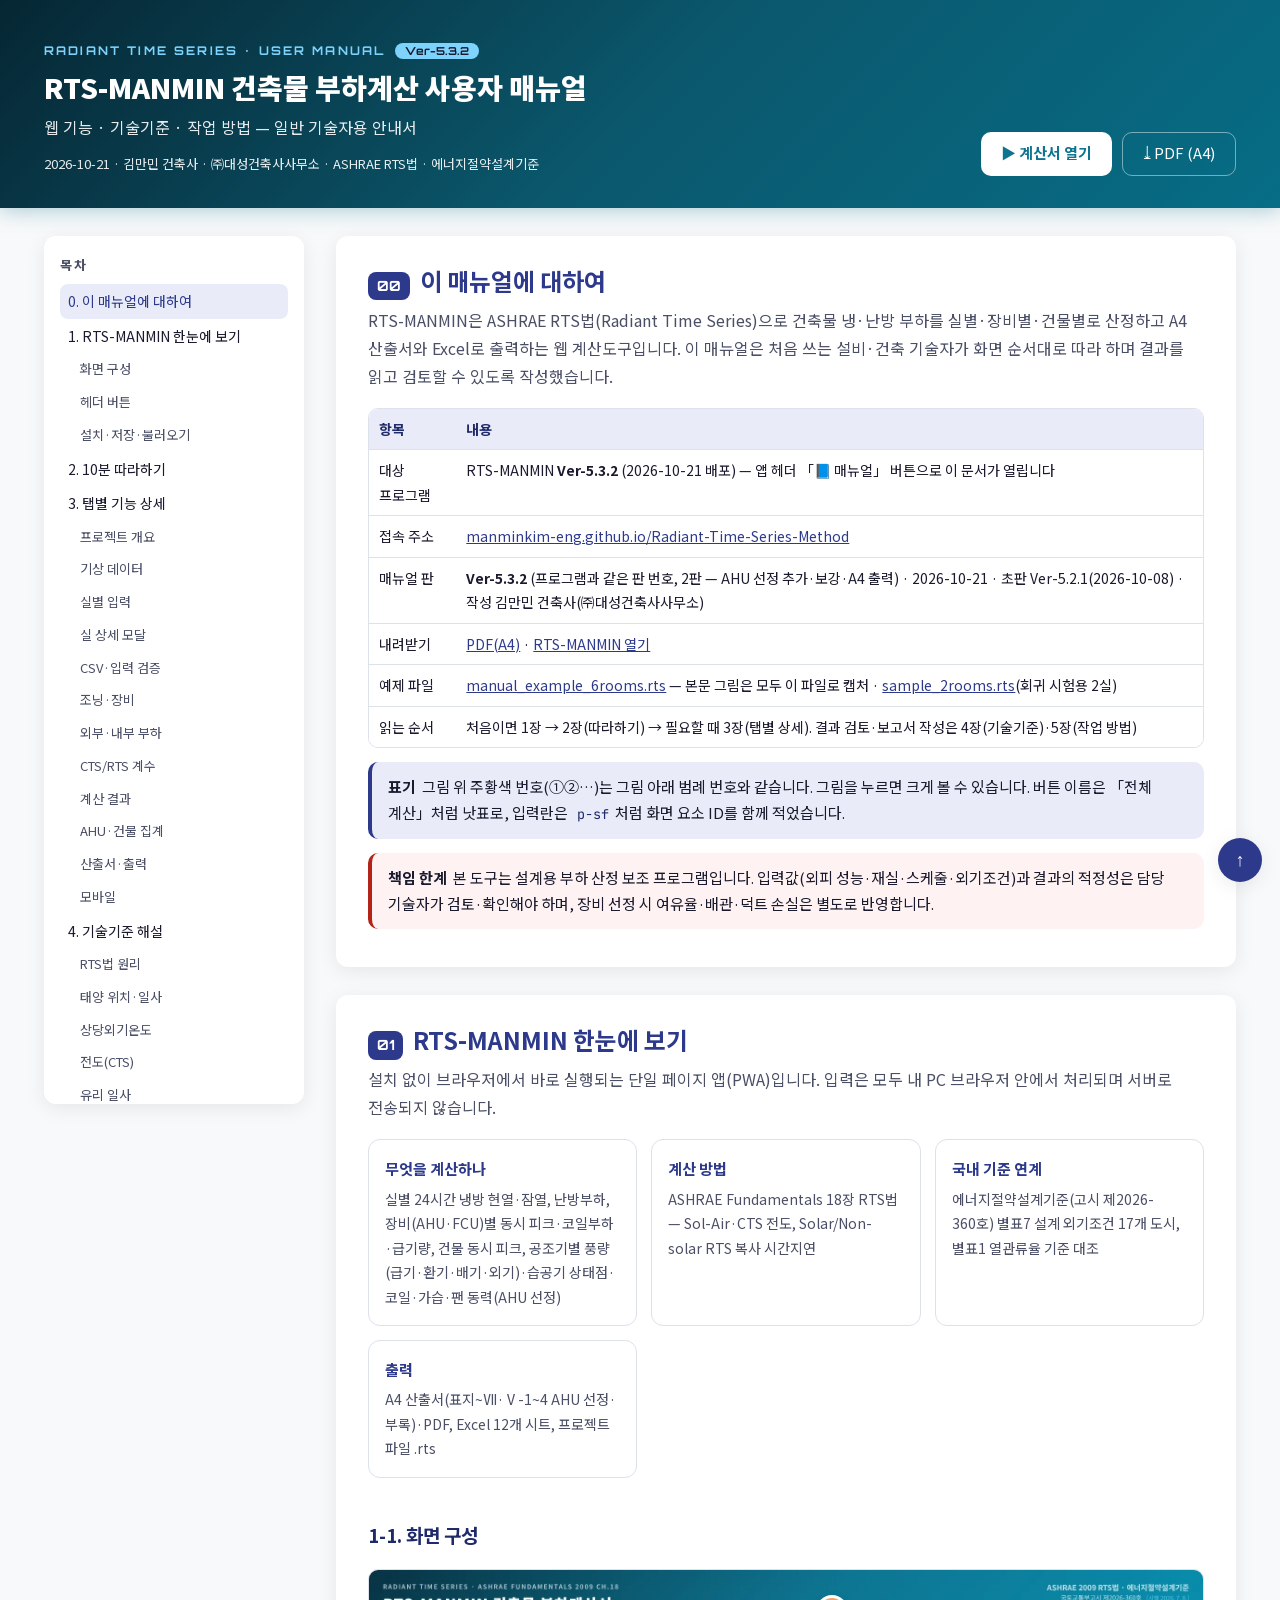
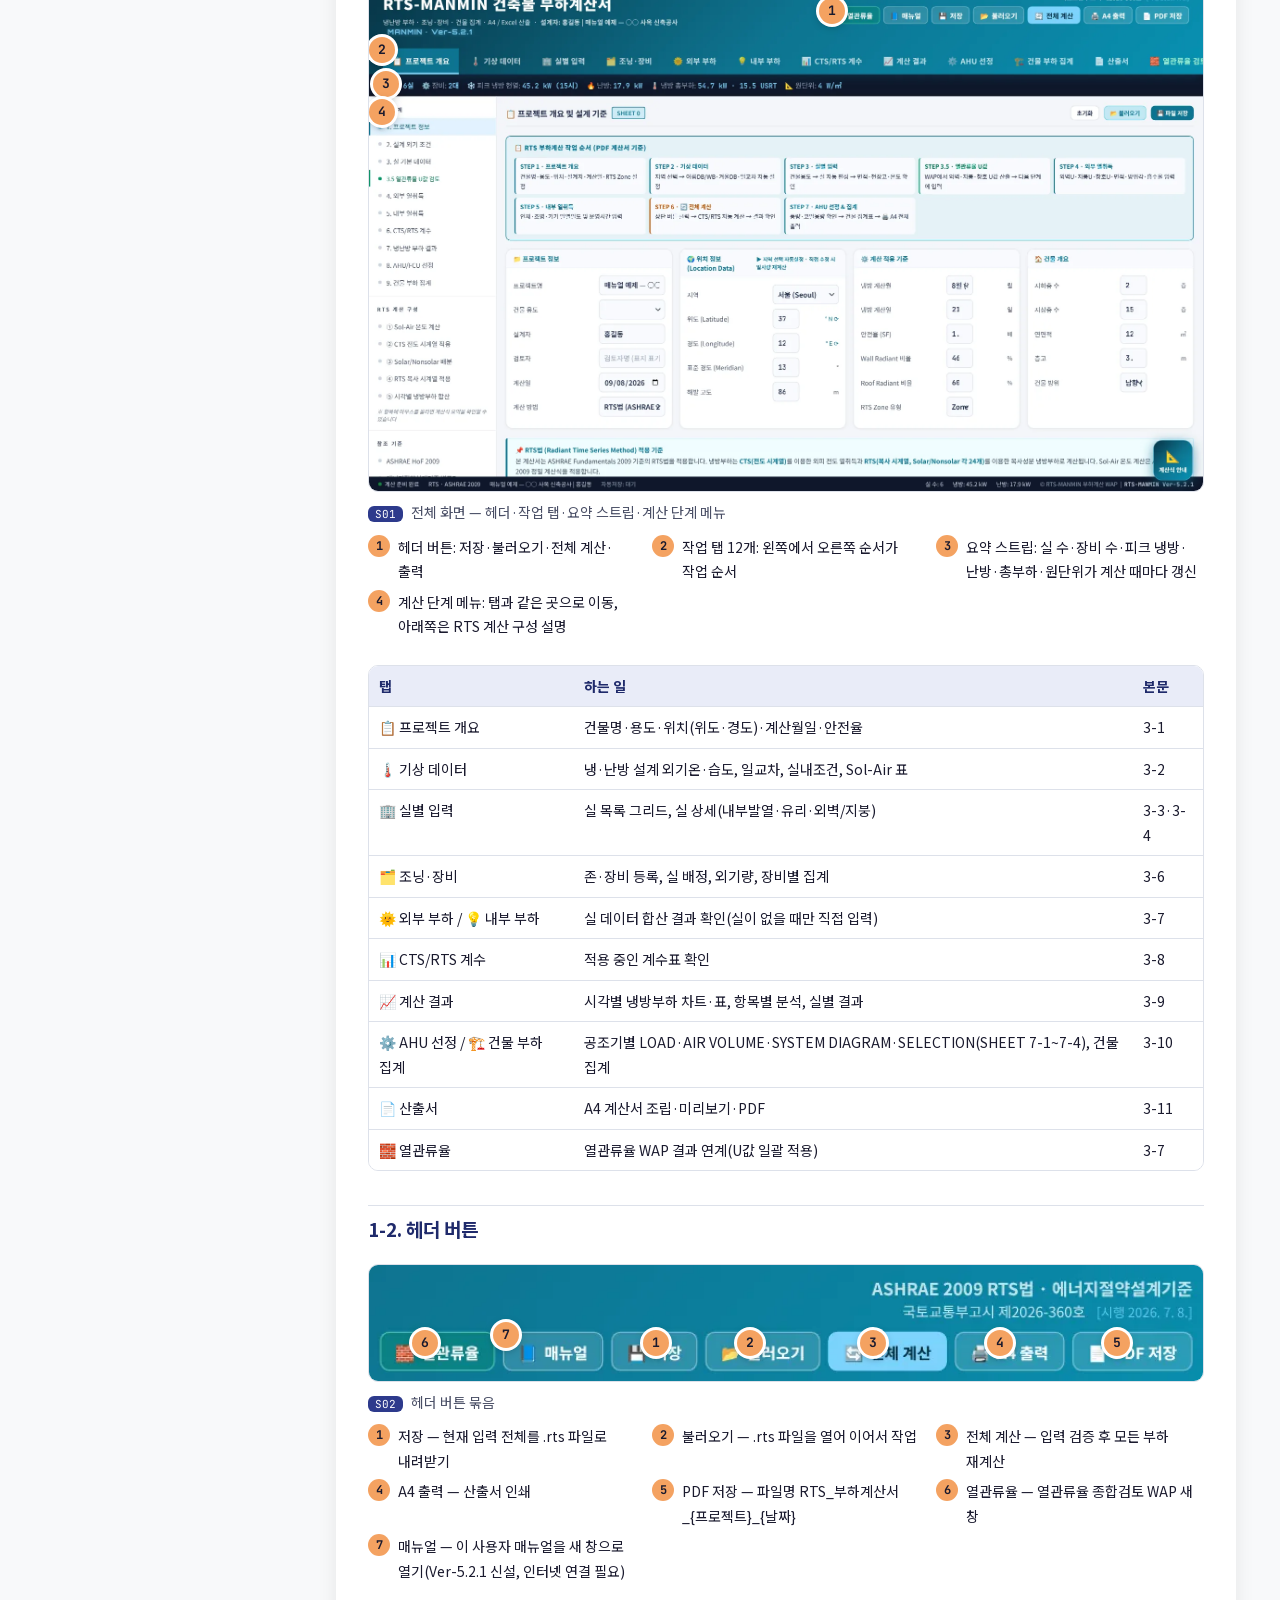
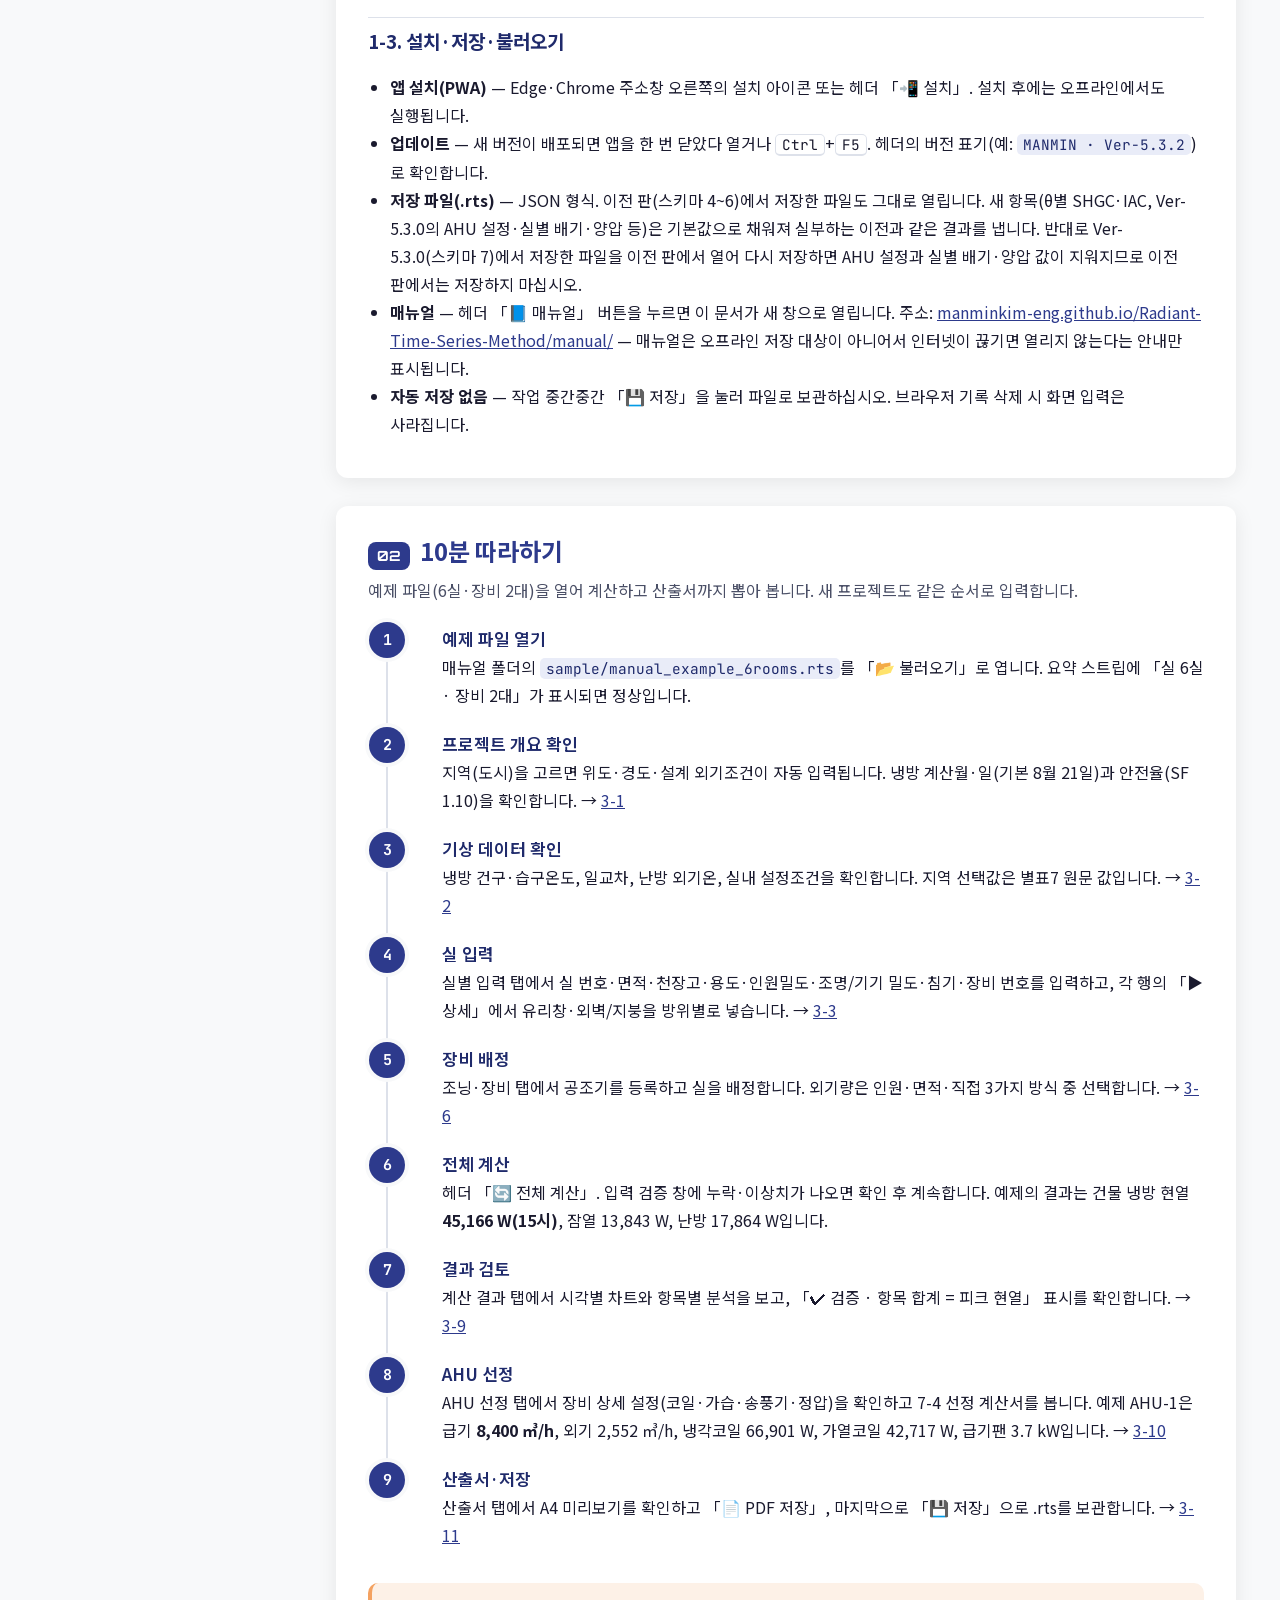
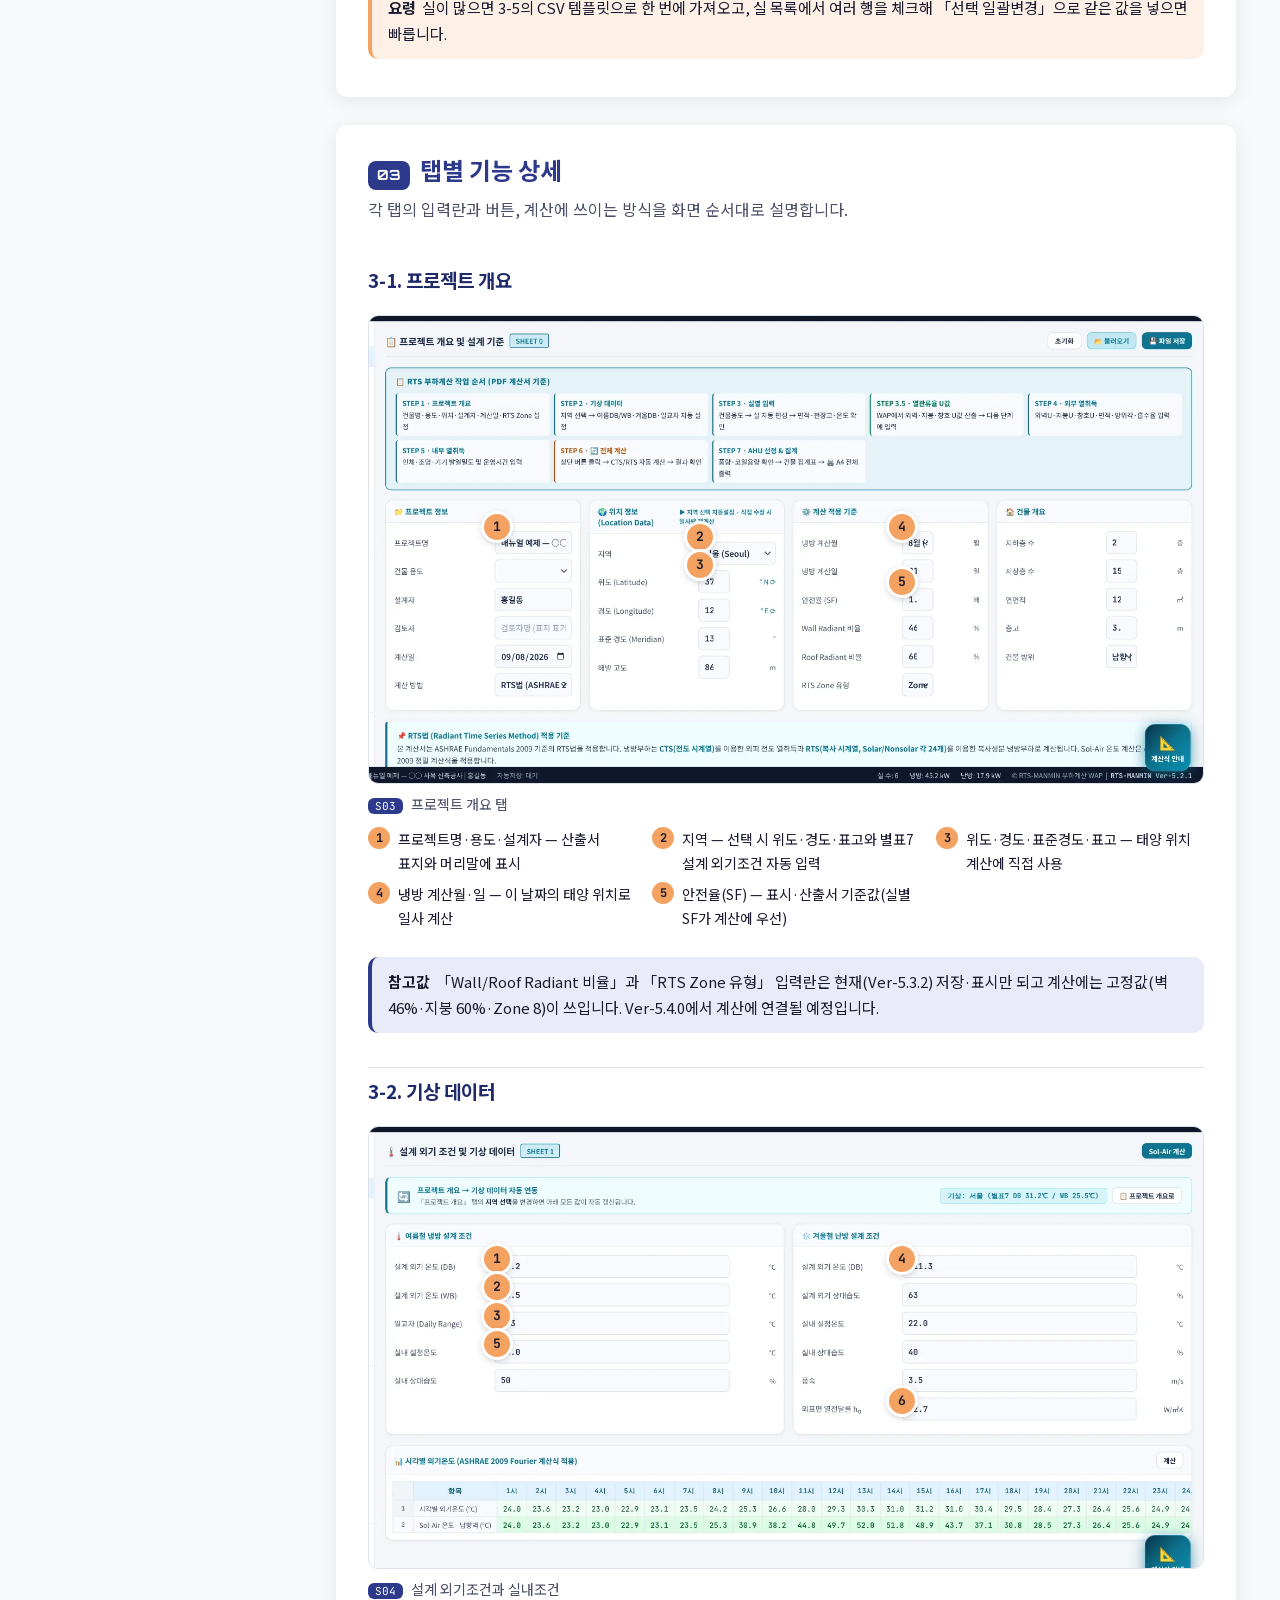
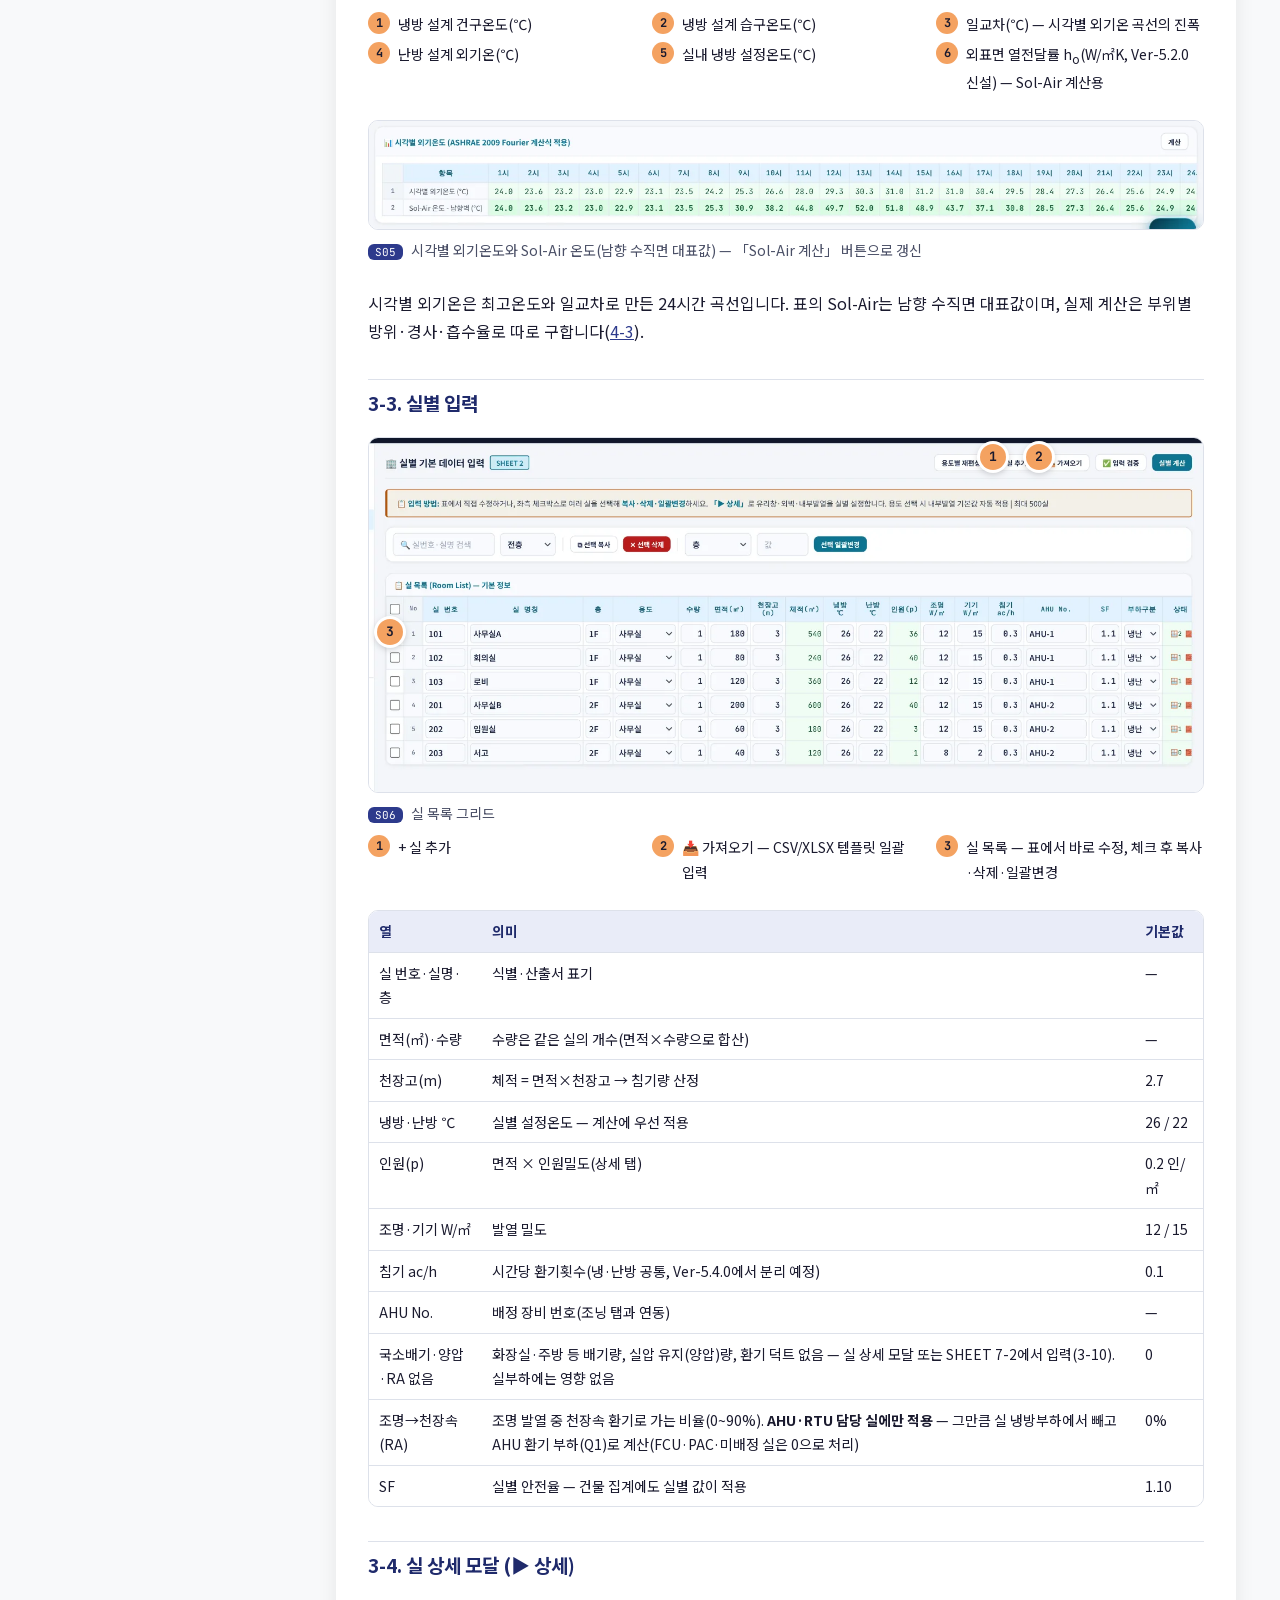
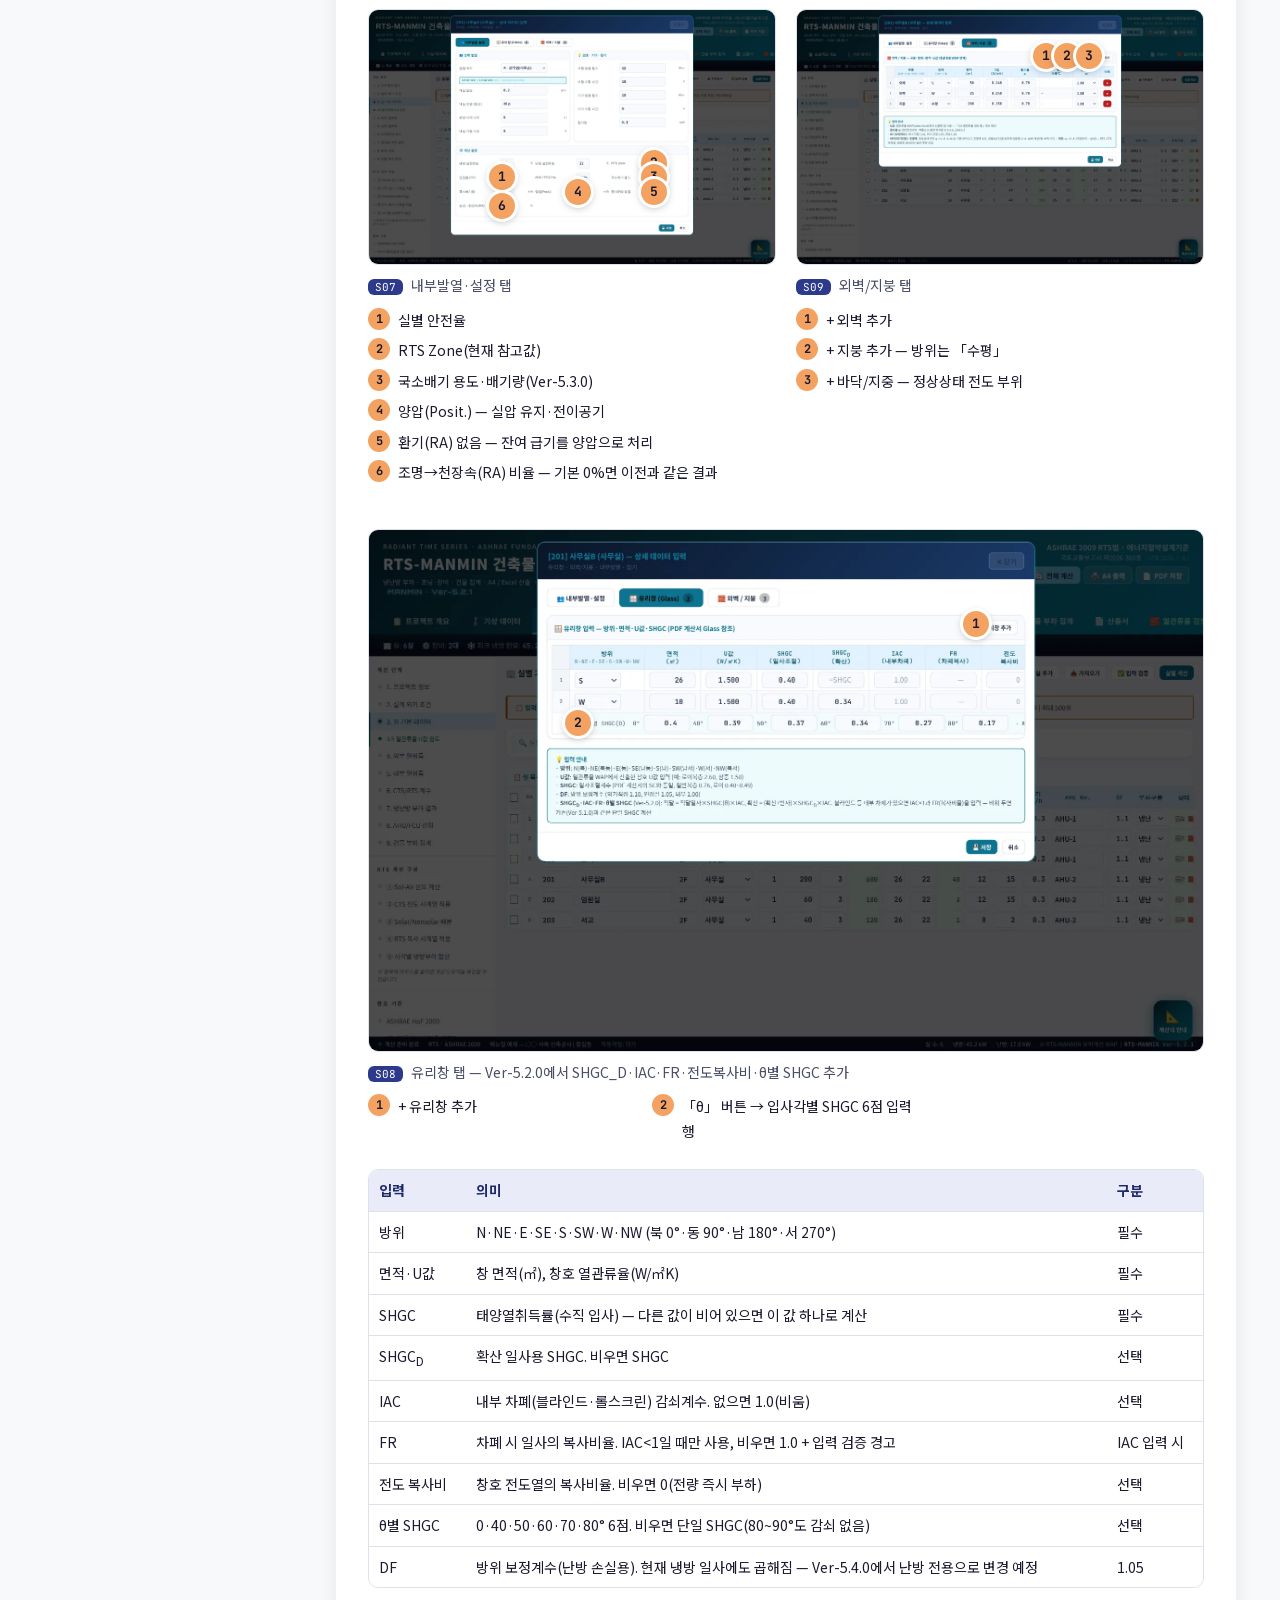
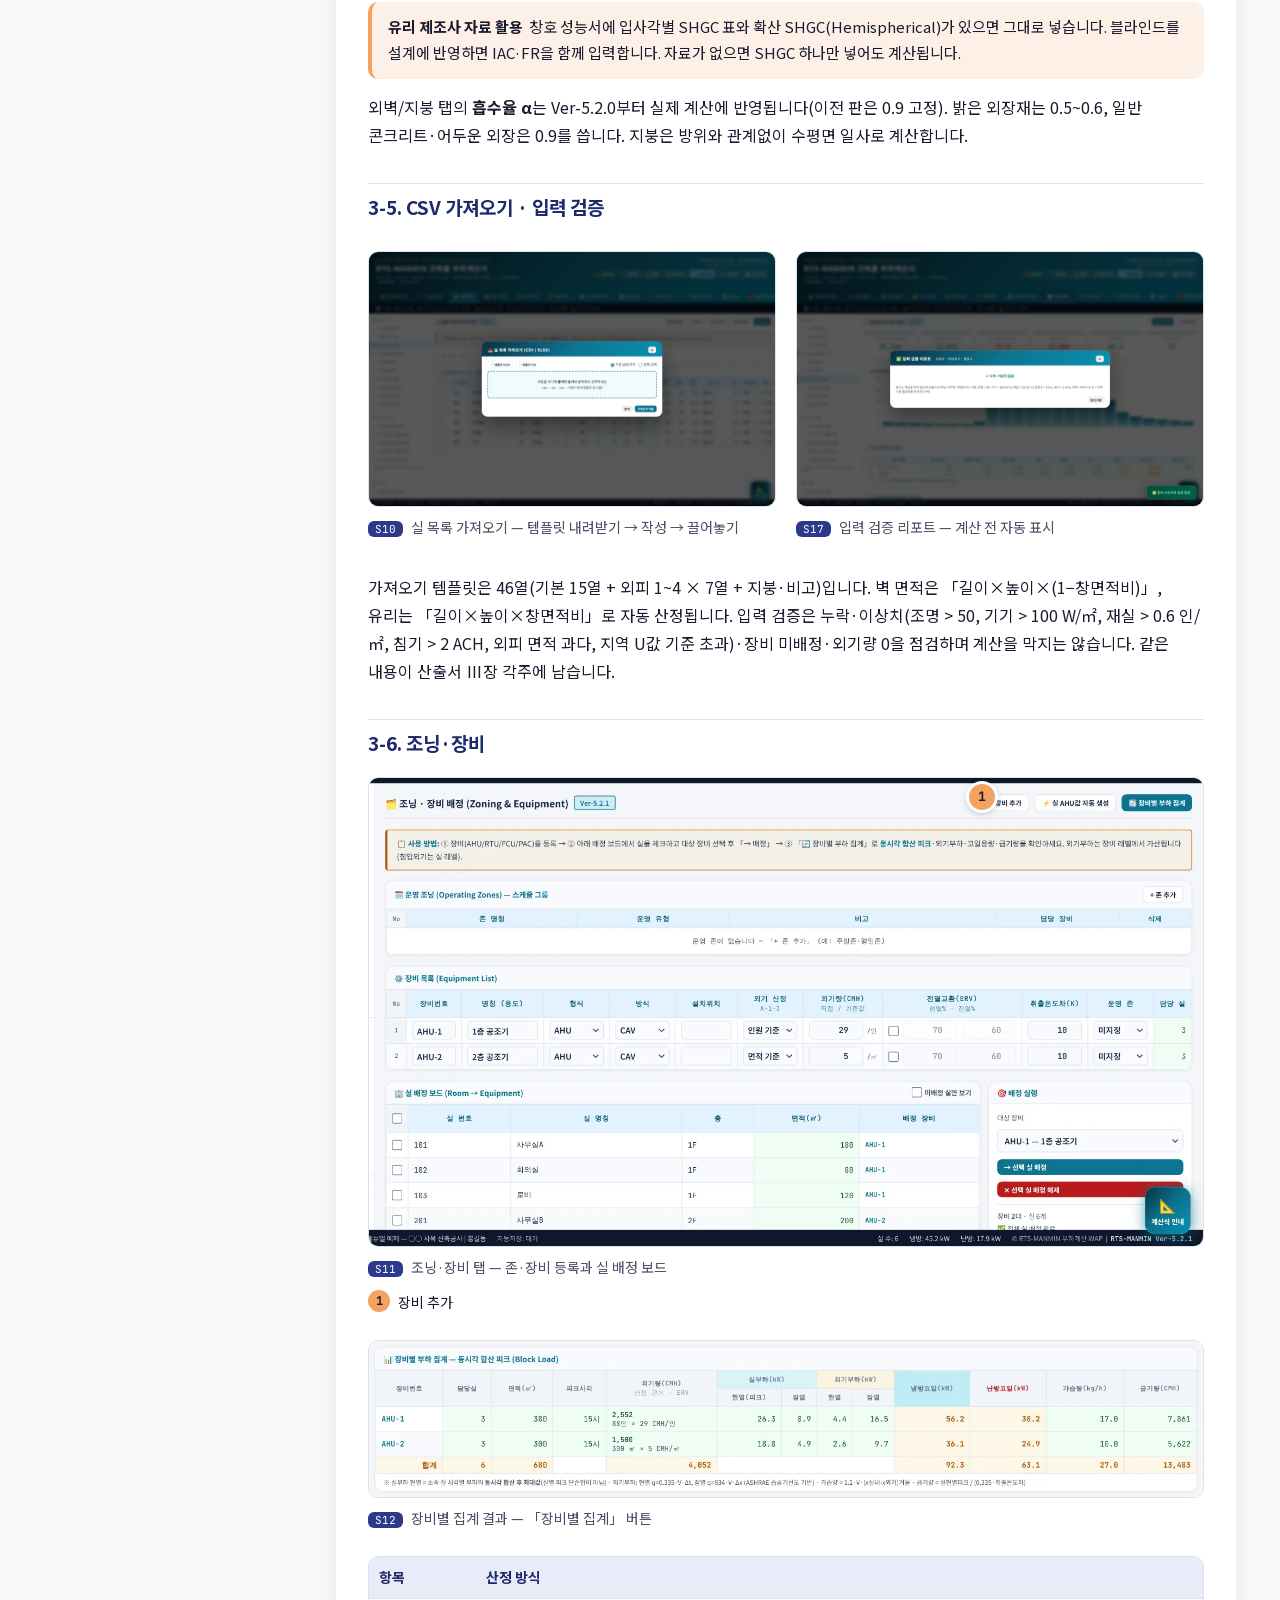
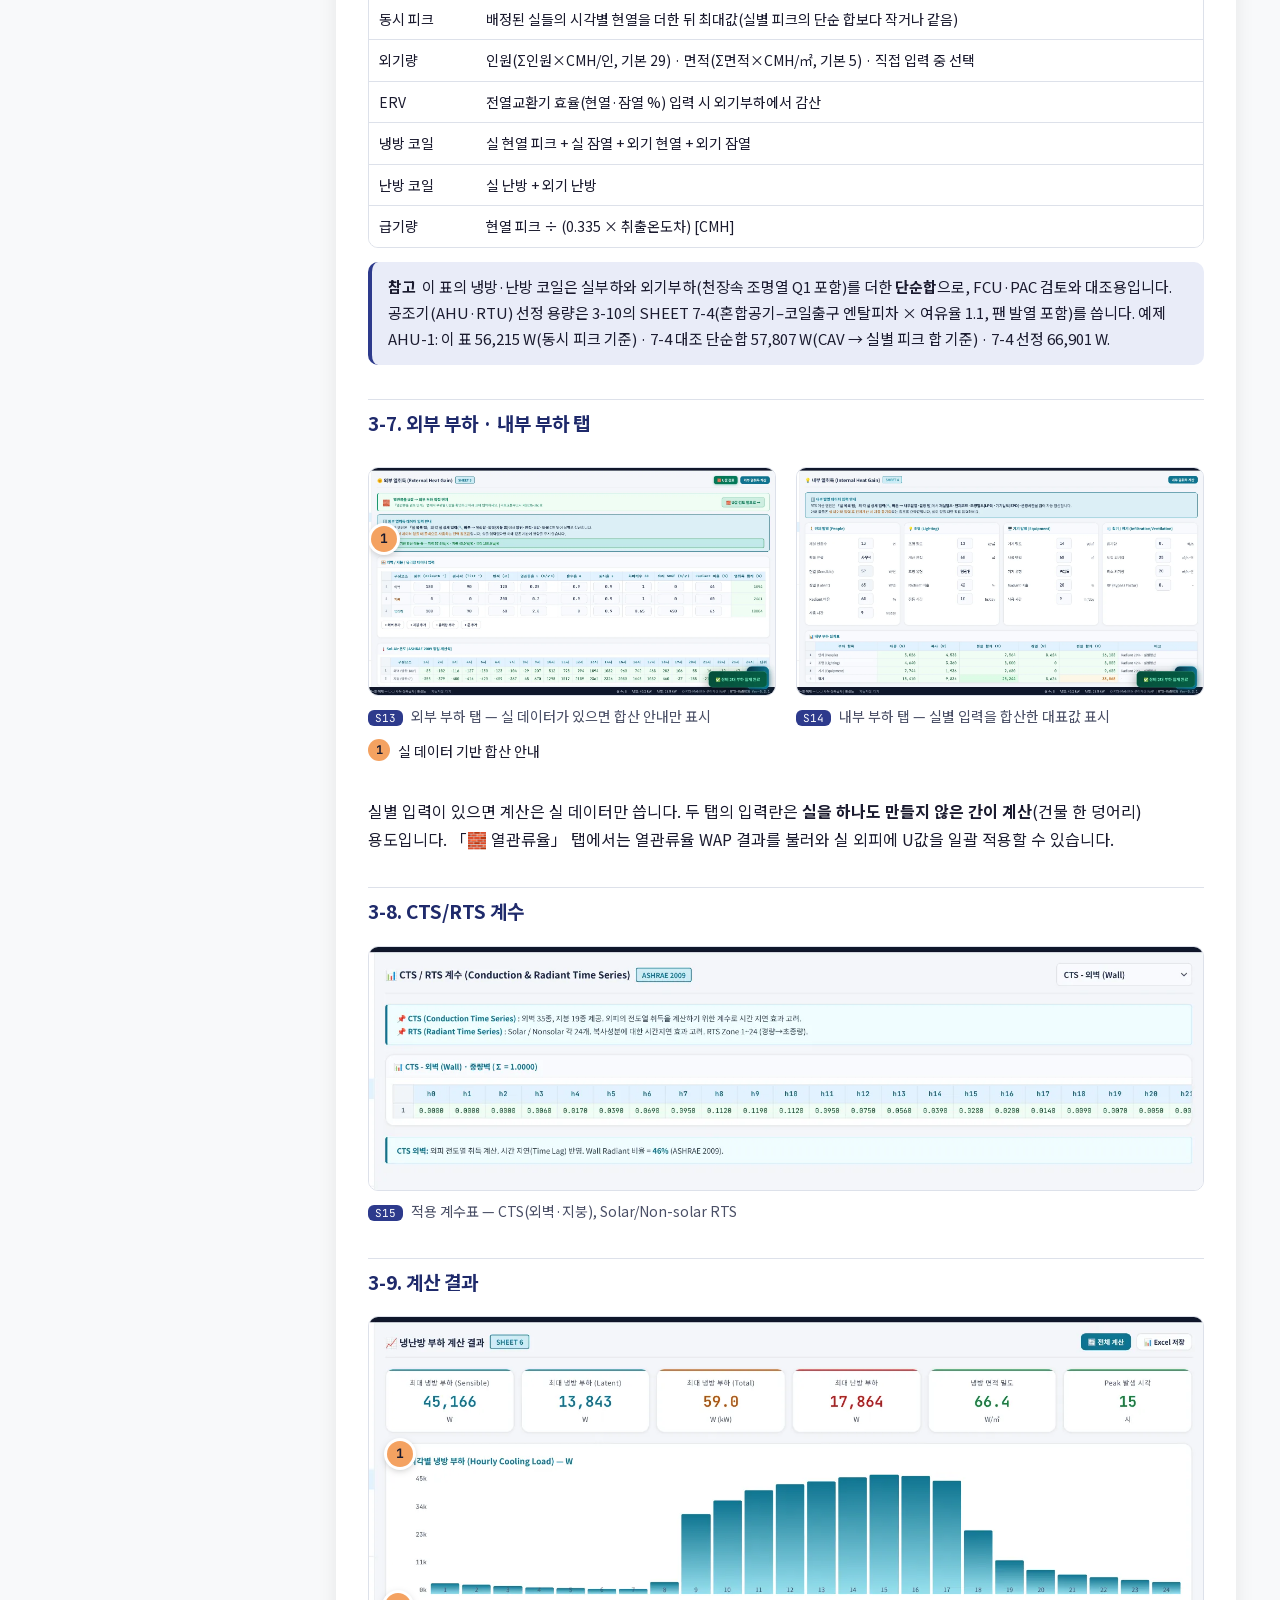
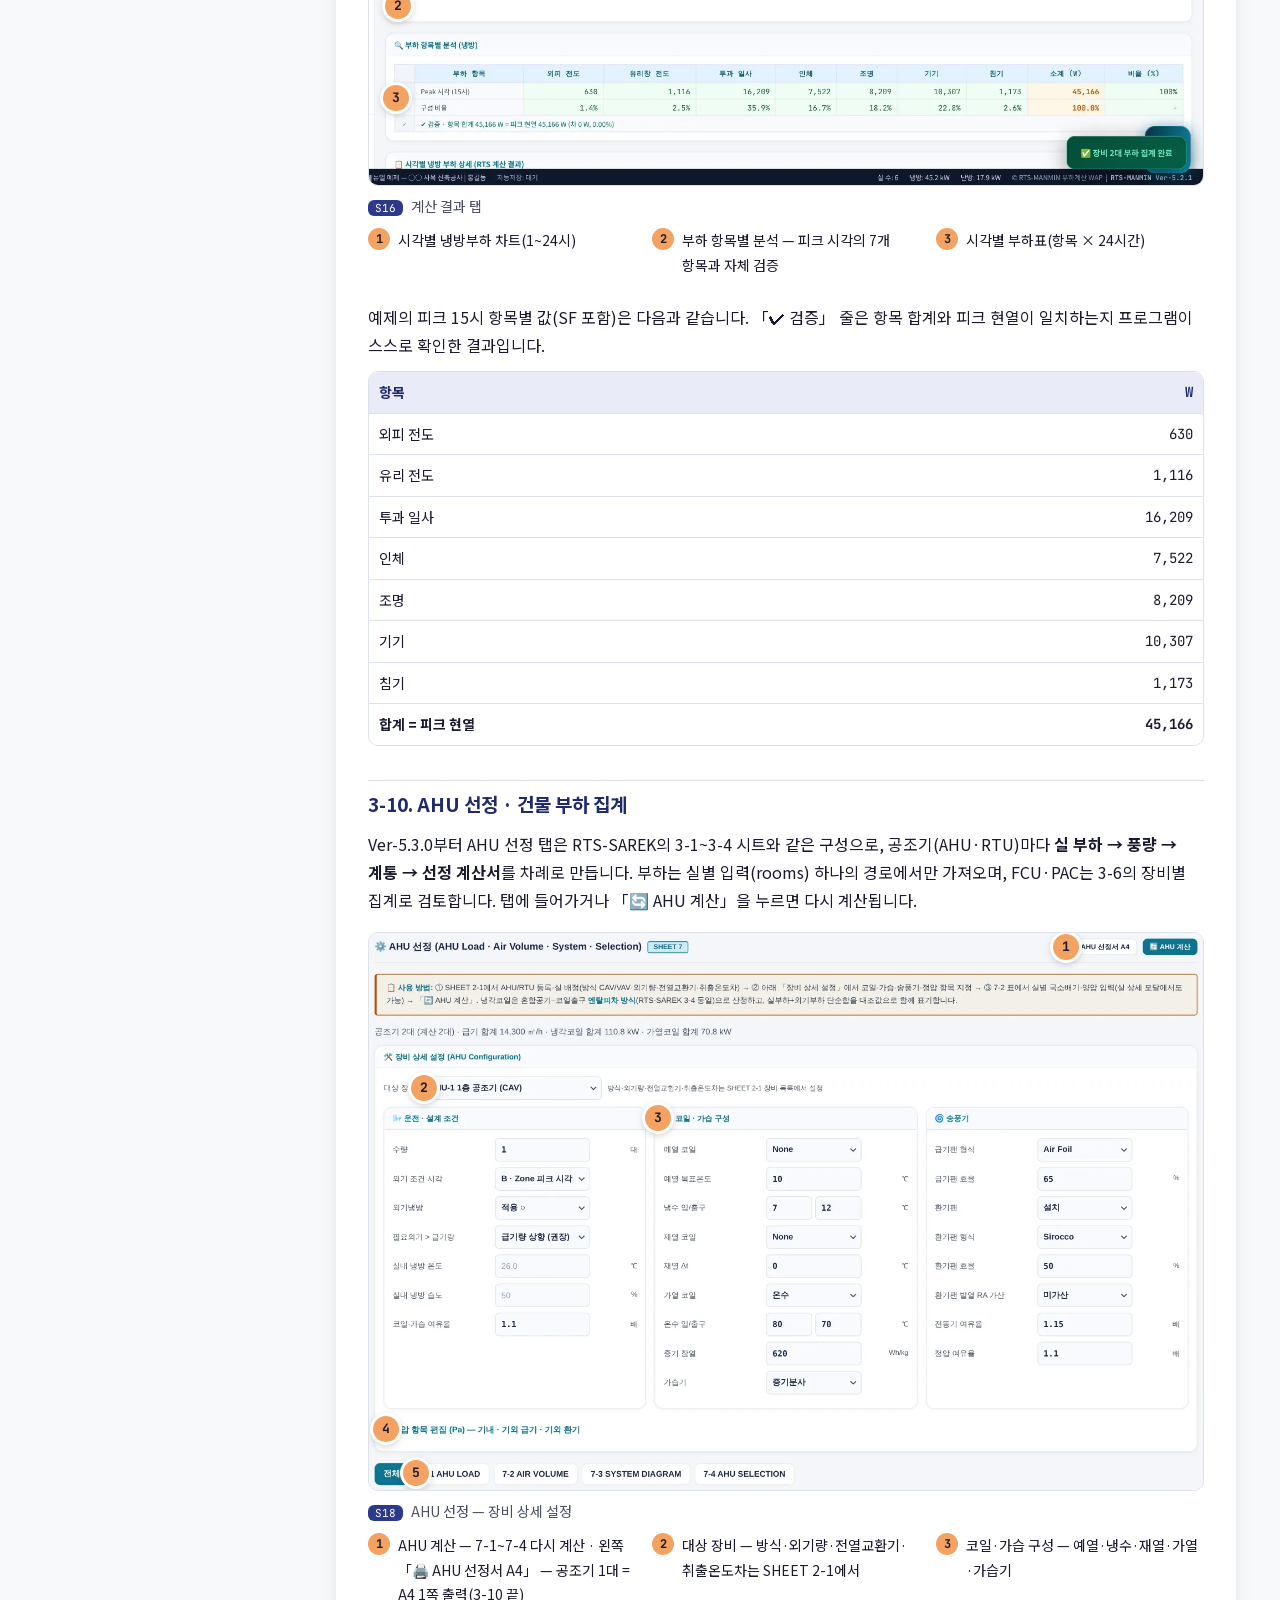
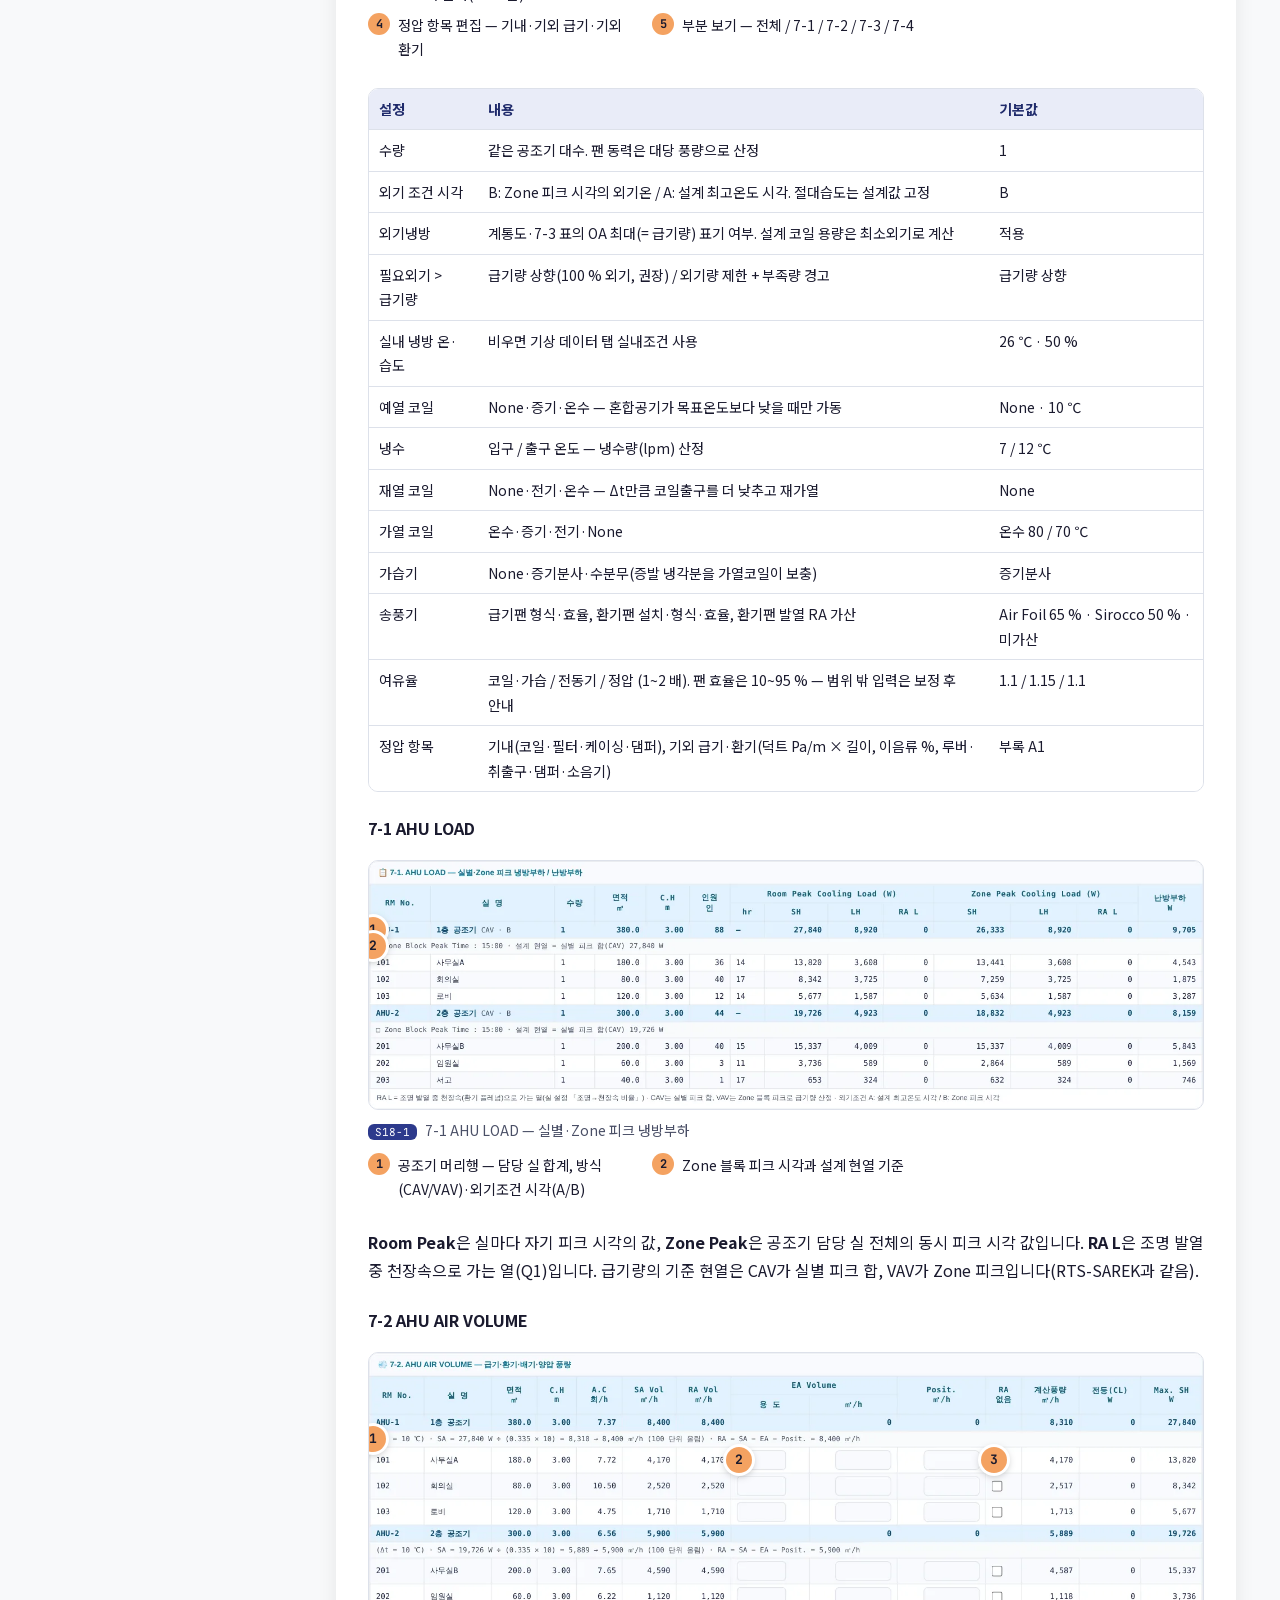
==== commit f125dd51: "매뉴얼 디자인 개정 2026-10-26 — 헤드 앱 색 통일 · 휴대전화 대응 · 다크 모드 · 폰트 로컬화 (버전·본문 변경 없음) - 헤드: 앱 헤더 실측 색(manual/_t" ====
--- a/manual/index.html
+++ b/manual/index.html
@@ -4,10 +4,9 @@
 <title>RTS-MANMIN 사용자 매뉴얼 Ver-5.3.2</title>
 <meta name="description" content="RTS-MANMIN Ver-5.3.2 냉난방 부하계산 웹도구 사용자 매뉴얼 — 화면 기능, 기술기준(ASHRAE RTS법·에너지절약설계기준), 실무 작업 방법">
 <meta name="author" content="김만민 건축사 · ㈜대성건축사사무소">
-<link rel="preconnect" href="https://fonts.googleapis.com"><link rel="preconnect" href="https://fonts.gstatic.com" crossorigin>
-<link rel="stylesheet" href="https://fonts.googleapis.com/css2?family=Noto+Sans+KR:wght@300;400;500;700;900&family=JetBrains+Mono:wght@400;600&family=Orbitron:wght@700;900&display=swap">
+<meta name="theme-color" content="#0e7490"><meta name="color-scheme" content="light dark">
 <link rel="stylesheet" href="./assets/fonts/manmin-fonts.css">
-<style>
+<style>:root{--mh-a:#083344;--mh-b:#0e7490;--mh-c:#0891b2;--mh-accent:#7dd3fc;--mh-shadow:rgba(14,116,144,.35);--mh-btn-ink:#0e7490;--mh-veil:0.25;--mh-bp:50%}
 :root{
   --navy:#2D3A8C;--navy-d:#1F2A6B;--navy-l:#E9ECF8;--accent:#F4A261;--accent-d:#C97A3A;--accent-l:#FDF1E7;
   --bg:#F8F9FA;--card:#FFFFFF;--text:#1A1A2E;--text2:#4A4F66;--line:#DDE1EA;--ok:#0F766E;--ng:#B42318;
@@ -21,15 +20,25 @@
 code{background:var(--navy-l);color:var(--navy-d);padding:1px 6px;border-radius:5px}
 kbd{border:1px solid var(--line);border-bottom-width:2px;border-radius:5px;padding:0 6px;background:#fff}
 /* 상단 */
-.top{background:linear-gradient(135deg,var(--navy-d),var(--navy));color:#fff}
-.top-in{max-width:1240px;margin:0 auto;padding:44px 24px 36px}
-.eyebrow{font-family:var(--font-brand);font-weight:700;font-size:12px;letter-spacing:.18em;opacity:.85}
+.top{position:relative;background:linear-gradient(135deg,var(--mh-a),var(--mh-b) var(--mh-bp),var(--mh-c));color:#fff;box-shadow:0 2px 20px var(--mh-shadow)}
+.top::before{content:"";position:absolute;inset:0;background:rgba(0,0,0,var(--mh-veil));pointer-events:none}
+.top-in{position:relative;max-width:1240px;margin:0 auto;display:flex;justify-content:space-between;align-items:flex-end;gap:32px;flex-wrap:wrap;padding:40px 24px 32px}
+.eyebrow{font-family:var(--font-brand);font-weight:700;font-size:12px;letter-spacing:.18em;color:var(--mh-accent)}
 .top h1{font-size:28px;font-weight:900;margin:8px 0 6px;line-height:1.35}
 .top .sub{opacity:.9;margin:0}
-.badges{display:flex;flex-wrap:wrap;gap:8px;margin-top:18px}
-.badge{display:inline-flex;align-items:center;gap:6px;background:rgba(255,255,255,.12);border:1px solid rgba(255,255,255,.25);border-radius:999px;padding:4px 12px;font-size:13px}
-a.badge{color:#fff;text-decoration:none}a.badge:hover{background:rgba(255,255,255,.24);color:#fff}
-.badge.acc{background:var(--accent);border-color:var(--accent);color:#1A1A2E;font-weight:700}
+.mh-main{flex:1 1 640px;min-width:0}
+.mh-eb{display:flex;align-items:center;gap:10px;flex-wrap:wrap}
+.mh-ver{font:700 11px var(--font-brand);background:var(--mh-accent);color:#1A1A2E;border-radius:999px;padding:1px 10px}
+.mh-meta{margin:12px 0 0;font-size:13px;color:rgba(255,255,255,.9)}
+.mh-act{display:flex;gap:10px;flex-wrap:wrap}
+.mh-btn{display:inline-flex;align-items:center;justify-content:center;gap:8px;min-height:44px;padding:0 20px;border-radius:10px;font-size:15px;text-decoration:none}
+.mh-btn.pri{background:#fff;color:var(--mh-btn-ink);font-weight:700}
+.mh-btn.sec{border:1px solid rgba(255,255,255,.45);color:#fff}
+.mh-btn.pri:hover{background:var(--mh-accent);color:#1A1A2E}.mh-btn.sec:hover{background:rgba(255,255,255,.12);color:#fff}
+.mh-btn:focus-visible{outline:3px solid var(--mh-accent);outline-offset:2px}
+.mh-prog{position:fixed;top:0;left:0;right:0;height:3px;z-index:50;pointer-events:none}
+.mh-prog i{display:block;height:100%;width:0;background:var(--mh-accent)}
+.toc-sum{display:none}
 /* 레이아웃 */
 .wrap{max-width:1240px;margin:0 auto;padding:28px 24px 80px;display:grid;grid-template-columns:260px minmax(0,1fr);gap:32px}
 nav.toc{position:sticky;top:16px;align-self:start;max-height:calc(100vh - 32px);overflow:auto;background:var(--card);border-radius:var(--r);box-shadow:var(--shadow);padding:18px 16px;font-size:14px}
@@ -100,6 +109,21 @@
 @media (max-width:640px){nav.toc ol{columns:1}body{font-size:15px}}
 @media (max-width:480px){.wrap,.top-in{padding-left:16px;padding-right:16px}.pin{width:22px;height:22px;font-size:11px;line-height:22px}}
 @media (max-width:400px){section.ch>h2{font-size:20px}}
+/* v-mh1 D4 접이식 목차 · D9 터치 44px (≤1024px) */
+@media (max-width:1024px){
+  nav.toc{padding:0 16px}
+  nav.toc .toc-sum{display:flex;align-items:center;justify-content:space-between;min-height:48px;font-weight:700;font-size:14px;color:var(--navy);cursor:pointer;list-style:none}
+  nav.toc .toc-sum::-webkit-details-marker{display:none}
+  nav.toc details:not([open]) ol,nav.toc details:not([open]) h2{display:none}
+  nav.toc details[open]{padding-bottom:12px}
+  nav.toc li a{display:flex;align-items:center;min-height:44px;padding:0 8px}
+}
+/* v-mh1 D5 좁은 화면 헤드 */
+@media (max-width:640px){
+  .top-in{padding:28px 16px 24px;gap:16px}.top h1{font-size:22px}.top .sub{font-size:13px}.mh-meta{font-size:12px}
+  .mh-act{display:grid;grid-template-columns:repeat(2,minmax(0,1fr));width:100%}.mh-btn{padding:0 8px;font-size:14px}
+}
+@media (max-width:480px){.eyebrow{letter-spacing:.04em}.mh-eb{gap:8px}}
 @media (prefers-reduced-motion:reduce){html{scroll-behavior:auto}}
 /* A4 인쇄 */
 @page{size:A4;margin:14mm 12mm 14mm}
@@ -113,7 +137,9 @@
   section.ch:first-of-type{break-before:auto}
   figure.shot,.tbl,.eq,.svgbox,.note,.tip,.warn,.steps>li{break-inside:avoid}
   h3,h4{break-after:avoid}
-  .top{border-radius:0}
+  .top{border-radius:0;box-shadow:none}
+  .mh-prog,.mh-act{display:none!important}
+  .mh-meta{color:#fff}
   .pfoot{position:fixed;bottom:0;left:0;right:0;height:6mm;background:#fff;font-size:8pt;color:#666;border-top:1px solid #ccc;padding-top:1.5mm;display:flex;justify-content:space-between}
 }
 .pfoot{display:none}
@@ -147,15 +173,39 @@
 }
 .rev{white-space:nowrap}
 @media print{.rev{display:none}}
+/* v-mh1 D6 다크 모드(화면 전용 · 헤드 색 불변 · 그림과 흐름도는 흰 바탕 유지) */
+@media screen and (prefers-color-scheme:dark){
+  :root{--bg:#0F1420;--card:#171D2C;--text:#E6E8EF;--text2:#A9AFC3;--line:#2A3245;--navy-l:#232B45;--accent-l:#33281D;--shadow:0 4px 20px rgba(0,0,0,.35)}
+  a,section.ch>h2,h3,.steps>li>b.t,.card h5,nav.toc li a.on,nav.toc .toc-sum{color:#AEB8F5}
+  a:hover{color:#F4A261}
+  code{background:var(--navy-l);color:#C9D0FA}
+  kbd{background:var(--card);color:var(--text)}
+  table,.card,nav.toc,section.ch{background:var(--card)}
+  th{background:var(--navy-l);color:#C9D0FA}
+  .note{border-left-color:#7F8CE0}
+  .warn{background:#3A1F22}
+  .ok{color:#5EEAD4}.ng{color:#FDA29B}
+  figure.shot .frame,.svgbox{background:#fff;border-color:var(--line)}
+  .tbl.stack tr{background:var(--card)}
+  .tbl.stack td:first-child{color:#C9D0FA}
+  .tbl:not(.stack){background:var(--card)}
+}
+@media screen and (prefers-color-scheme:dark) and (max-width:640px){
+  .tbl:not(.stack){background:linear-gradient(to right,var(--card) 30%,rgba(23,29,44,0)) left/40px 100% no-repeat local,linear-gradient(to left,var(--card) 30%,rgba(23,29,44,0)) right/40px 100% no-repeat local,radial-gradient(farthest-side at 100% 50%,rgba(0,0,0,.5),transparent) right/12px 100% no-repeat scroll,var(--card)}
+}
 </style>
 </head><body>
+<div class="mh-prog" aria-hidden="true"><i></i></div>
 <header class="top"><div class="top-in">
-<div class="eyebrow">RADIANT TIME SERIES · USER MANUAL</div>
+<div class="mh-main">
+<div class="mh-eb"><span class="eyebrow">RADIANT TIME SERIES · USER MANUAL</span><span class="mh-ver">Ver-5.3.2</span></div>
 <h1>RTS-MANMIN 건축물 부하계산 사용자 매뉴얼</h1>
 <p class="sub">웹 기능 · 기술기준 · 작업 방법 — 일반 기술자용 안내서</p>
-<div class="badges"><span class="badge acc">매뉴얼 <span style="font-family:var(--font-brand)">Ver-5.3.2</span></span><a class="badge" href="../index.html">▶ RTS-MANMIN 열기</a><a class="badge" href="RTS-MANMIN_사용자매뉴얼_Ver-5.3.2.pdf" download>⤓ PDF</a><span class="badge">2026-10-21</span><span class="badge">김만민 건축사 · ㈜대성건축사사무소</span></div>
+<p class="mh-meta">2026-10-21 · 김만민 건축사 · ㈜대성건축사사무소 · ASHRAE RTS법 · 에너지절약설계기준</p>
+</div>
+<div class="mh-act"><a class="mh-btn pri" href="../index.html" aria-label="RTS-MANMIN 열기">▶ 계산서 열기</a><a class="mh-btn sec" href="RTS-MANMIN_사용자매뉴얼_Ver-5.3.2.pdf" download>⤓ PDF (A4)</a></div>
 </div></header>
-<div class="wrap"><nav class="toc" aria-label="목차"><h2>목차</h2><ol><li><a href="#ch0">0. 이 매뉴얼에 대하여</a></li><li><a href="#ch1">1. RTS-MANMIN 한눈에 보기</a></li><li class="sub"><a href="#s1-1">화면 구성</a></li><li class="sub"><a href="#s1-2">헤더 버튼</a></li><li class="sub"><a href="#s1-3">설치·저장·불러오기</a></li><li><a href="#ch2">2. 10분 따라하기</a></li><li><a href="#ch3">3. 탭별 기능 상세</a></li><li class="sub"><a href="#s3-1">프로젝트 개요</a></li><li class="sub"><a href="#s3-2">기상 데이터</a></li><li class="sub"><a href="#s3-3">실별 입력</a></li><li class="sub"><a href="#s3-4">실 상세 모달</a></li><li class="sub"><a href="#s3-5">CSV·입력 검증</a></li><li class="sub"><a href="#s3-6">조닝·장비</a></li><li class="sub"><a href="#s3-7">외부·내부 부하</a></li><li class="sub"><a href="#s3-8">CTS/RTS 계수</a></li><li class="sub"><a href="#s3-9">계산 결과</a></li><li class="sub"><a href="#s3-10">AHU·건물 집계</a></li><li class="sub"><a href="#s3-11">산출서·출력</a></li><li class="sub"><a href="#s3-12">모바일</a></li><li><a href="#ch4">4. 기술기준 해설</a></li><li class="sub"><a href="#s4-1">RTS법 원리</a></li><li class="sub"><a href="#s4-2">태양 위치·일사</a></li><li class="sub"><a href="#s4-3">상당외기온도</a></li><li class="sub"><a href="#s4-4">전도(CTS)</a></li><li class="sub"><a href="#s4-5">유리 일사</a></li><li class="sub"><a href="#s4-6">내부발열·침기</a></li><li class="sub"><a href="#s4-7">안전율·동시부하</a></li><li class="sub"><a href="#s4-8">국내 기준</a></li><li class="sub"><a href="#s4-9">AHU 선정 산식</a></li><li><a href="#ch5">5. 실무 작업 방법</a></li><li class="sub"><a href="#s5-1">설계 단계 절차</a></li><li class="sub"><a href="#s5-2">타 프로그램 대조</a></li><li class="sub"><a href="#s5-3">하림 검증 사례</a></li><li class="sub"><a href="#s5-4">SAREK AHU 대조</a></li><li class="sub"><a href="#s5-5">회귀 시험</a></li><li><a href="#ch6">6. 문제 해결·FAQ</a></li><li><a href="#ch7">부록</a></li><li class="sub"><a href="#a1">입력값 기본값·근거</a></li><li class="sub"><a href="#a2">버전 변경 내역</a></li><li class="sub"><a href="#a3">용어</a></li></ol></nav><main><section class="ch" id="ch0"><h2><span class="n">00</span>이 매뉴얼에 대하여</h2>
+<div class="wrap"><nav class="toc" aria-label="목차"><details open><summary class="toc-sum">목차 <span aria-hidden="true">▾</span></summary><h2>목차</h2><ol><li><a href="#ch0">0. 이 매뉴얼에 대하여</a></li><li><a href="#ch1">1. RTS-MANMIN 한눈에 보기</a></li><li class="sub"><a href="#s1-1">화면 구성</a></li><li class="sub"><a href="#s1-2">헤더 버튼</a></li><li class="sub"><a href="#s1-3">설치·저장·불러오기</a></li><li><a href="#ch2">2. 10분 따라하기</a></li><li><a href="#ch3">3. 탭별 기능 상세</a></li><li class="sub"><a href="#s3-1">프로젝트 개요</a></li><li class="sub"><a href="#s3-2">기상 데이터</a></li><li class="sub"><a href="#s3-3">실별 입력</a></li><li class="sub"><a href="#s3-4">실 상세 모달</a></li><li class="sub"><a href="#s3-5">CSV·입력 검증</a></li><li class="sub"><a href="#s3-6">조닝·장비</a></li><li class="sub"><a href="#s3-7">외부·내부 부하</a></li><li class="sub"><a href="#s3-8">CTS/RTS 계수</a></li><li class="sub"><a href="#s3-9">계산 결과</a></li><li class="sub"><a href="#s3-10">AHU·건물 집계</a></li><li class="sub"><a href="#s3-11">산출서·출력</a></li><li class="sub"><a href="#s3-12">모바일</a></li><li><a href="#ch4">4. 기술기준 해설</a></li><li class="sub"><a href="#s4-1">RTS법 원리</a></li><li class="sub"><a href="#s4-2">태양 위치·일사</a></li><li class="sub"><a href="#s4-3">상당외기온도</a></li><li class="sub"><a href="#s4-4">전도(CTS)</a></li><li class="sub"><a href="#s4-5">유리 일사</a></li><li class="sub"><a href="#s4-6">내부발열·침기</a></li><li class="sub"><a href="#s4-7">안전율·동시부하</a></li><li class="sub"><a href="#s4-8">국내 기준</a></li><li class="sub"><a href="#s4-9">AHU 선정 산식</a></li><li><a href="#ch5">5. 실무 작업 방법</a></li><li class="sub"><a href="#s5-1">설계 단계 절차</a></li><li class="sub"><a href="#s5-2">타 프로그램 대조</a></li><li class="sub"><a href="#s5-3">하림 검증 사례</a></li><li class="sub"><a href="#s5-4">SAREK AHU 대조</a></li><li class="sub"><a href="#s5-5">회귀 시험</a></li><li><a href="#ch6">6. 문제 해결·FAQ</a></li><li><a href="#ch7">부록</a></li><li class="sub"><a href="#a1">입력값 기본값·근거</a></li><li class="sub"><a href="#a2">버전 변경 내역</a></li><li class="sub"><a href="#a3">용어</a></li></ol></details></nav><main><section class="ch" id="ch0"><h2><span class="n">00</span>이 매뉴얼에 대하여</h2>
 <p class="lead">RTS-MANMIN은 ASHRAE RTS법(Radiant Time Series)으로 건축물 냉·난방 부하를 실별·장비별·건물별로 산정하고 A4 산출서와 Excel로 출력하는 웹 계산도구입니다. 이 매뉴얼은 처음 쓰는 설비·건축 기술자가 화면 순서대로 따라 하며 결과를 읽고 검토할 수 있도록 작성했습니다.</p>
 <div class="tbl"><table><thead><tr><th class="">항목</th><th class="">내용</th></tr></thead><tbody><tr><td class="">대상 프로그램</td><td class="">RTS-MANMIN <b>Ver-5.3.2</b> (2026-10-21 배포) — 앱 헤더 「📘 매뉴얼」 버튼으로 이 문서가 열립니다</td></tr><tr><td class="">접속 주소</td><td class=""><a href="https://manminkim-eng.github.io/Radiant-Time-Series-Method/index.html" target="_blank" rel="noopener">manminkim-eng.github.io/Radiant-Time-Series-Method</a></td></tr><tr><td class="">매뉴얼 판</td><td class=""><b>Ver-5.3.2</b> (프로그램과 같은 판 번호, 2판 — AHU 선정 추가·보강·A4 출력) · 2026-10-21 · 초판 Ver-5.2.1(2026-10-08) · 작성 김만민 건축사(㈜대성건축사사무소)</td></tr><tr><td class="">내려받기</td><td class=""><a href="RTS-MANMIN_사용자매뉴얼_Ver-5.3.2.pdf" download>PDF(A4)</a> · <a href="../index.html">RTS-MANMIN 열기</a></td></tr><tr><td class="">예제 파일</td><td class=""><a href="sample/manual_example_6rooms.rts" download>manual_example_6rooms.rts</a> — 본문 그림은 모두 이 파일로 캡처 · <a href="sample/sample_2rooms.rts" download>sample_2rooms.rts</a>(회귀 시험용 2실)</td></tr><tr><td class="">읽는 순서</td><td class="">처음이면 1장 → 2장(따라하기) → 필요할 때 3장(탭별 상세). 결과 검토·보고서 작성은 4장(기술기준)·5장(작업 방법)</td></tr></tbody></table></div>
 <div class="note"><b>표기</b>그림 위 주황색 번호(①②…)는 그림 아래 범례 번호와 같습니다. 그림을 누르면 크게 볼 수 있습니다. 버튼 이름은 「전체 계산」처럼 낫표로, 입력란은 <code>p-sf</code>처럼 화면 요소 ID를 함께 적었습니다.</div>
@@ -418,7 +468,7 @@
 <h3 id="a3">A3. 용어</h3>
 <div class="tbl"><table><thead><tr><th class="">용어</th><th class="">뜻</th></tr></thead><tbody><tr><td class="">RTS</td><td class="">Radiant Time Series — 복사 열취득이 냉방부하로 나타나는 시간 분포 계수(24개)</td></tr><tr><td class="">CTS</td><td class="">Conduction Time Series — 외벽·지붕 전도 열취득의 시간 분포 계수(24개)</td></tr><tr><td class="">Sol-Air(상당외기온도)</td><td class="">일사·장파 복사 영향을 외기온에 더한 가상 온도</td></tr><tr><td class="">SHGC</td><td class="">태양열취득률 — 입사 일사 중 실내로 들어오는 비율</td></tr><tr><td class="">IAC</td><td class="">Interior Attenuation Coefficient — 내부 차폐의 일사 감쇠계수</td></tr><tr><td class="">FR</td><td class="">차폐가 있을 때 일사 열취득 중 복사로 나타나는 비율</td></tr><tr><td class="">동시 피크</td><td class="">여러 실의 같은 시각 부하 합의 최대값</td></tr><tr><td class="">원단위</td><td class="">단위면적당 부하(W/㎡)</td></tr><tr><td class="">ADP</td><td class="">Apparatus Dew Point(장치노점) — 냉각코일 표면의 유효 노점온도</td></tr><tr><td class="">BF</td><td class="">By-pass Factor — 코일을 거치지 않은 것처럼 지나가는 공기 비율</td></tr><tr><td class="">TA</td><td class="">국소배기 + 양압(실압 유지) 풍량 — 외기량의 하한</td></tr><tr><td class="">RA′</td><td class="">천장속 조명·환기팬 발열로 데워진 환기 상태</td></tr><tr><td class="">외기냉방</td><td class="">외기가 실내보다 서늘할 때 외기 도입량을 급기량까지 늘리는 운전</td></tr><tr><td class="">RSHF</td><td class="">실 현열비 = 실 현열 ÷ (실 현열 + 실 잠열)</td></tr></tbody></table></div>
 </section></main></div>
-<footer class="foot">© 2026 김만민 건축사 · ㈜대성건축사사무소 · RTS-MANMIN 사용자 매뉴얼 Ver-5.3.2 · 그림은 예제 manual_example_6rooms.rts로 캡처(S07·S18·S18-1~4·S20-1은 Ver-5.3.2 화면, 나머지는 Ver-5.2.1 화면 — 해당 탭 기능 동일) <span class="rev">· 화면 대응 개정 2026-10-12 · AHU 선정 개정 2026-10-21</span></footer>
+<footer class="foot">© 2026 김만민 건축사 · ㈜대성건축사사무소 · RTS-MANMIN 사용자 매뉴얼 Ver-5.3.2 · 그림은 예제 manual_example_6rooms.rts로 캡처(S07·S18·S18-1~4·S20-1은 Ver-5.3.2 화면, 나머지는 Ver-5.2.1 화면 — 해당 탭 기능 동일) <span class="rev">· 화면 대응 개정 2026-10-12 · AHU 선정 개정 2026-10-21</span> <span class="rev">· 디자인 개정 2026-10-26</span></footer>
 <div class="pfoot"><span>RTS-MANMIN 사용자 매뉴얼 Ver-5.3.2</span><span>2026-10-21</span></div>
 <div id="lb" role="dialog" aria-label="그림 확대"><img alt=""></div>
 <button class="totop" aria-label="맨 위로">↑</button>
@@ -439,5 +489,9 @@
 (function(){document.querySelectorAll('.tbl').forEach(function(t){var tb=t.querySelector('table');if(!tb||!tb.tHead)return;
  if(tb.querySelector('td.num,th.num'))return;var hs=[].map.call(tb.tHead.rows[0].cells,function(c){return c.textContent.trim()});
  [].forEach.call(tb.tBodies[0].rows,function(r){[].forEach.call(r.cells,function(c,i){if(hs[i])c.setAttribute('data-th',hs[i])})});t.classList.add('stack');if(hs.length===2)t.classList.add('c2')})})();
+/* v-mh1 D3 읽기 진행 막대 · D4 좁은 화면 목차 접힘 */
+(function(){var b=document.querySelector('.mh-prog i');if(b){var f=function(){var h=document.documentElement,m=h.scrollHeight-h.clientHeight;b.style.width=(m>0?h.scrollTop/m*100:0)+'%';};addEventListener('scroll',f,{passive:true});addEventListener('resize',f);f();}
+ var d=document.querySelector('nav.toc details'),mq=matchMedia('(max-width:1024px)');if(d){var s=function(){d.open=!mq.matches;};s();(mq.addEventListener?mq.addEventListener('change',s):mq.addListener(s));
+ d.querySelectorAll('a').forEach(function(a){a.addEventListener('click',function(){if(mq.matches)d.open=false;});});}})();
 </script>
 </body></html>
--- a/manual/assets/fonts/manmin-fonts.css
+++ b/manual/assets/fonts/manmin-fonts.css
@@ -13,3 +13,9 @@
   --font-mono:'JetBrains Mono','Noto Sans KR','Noto Sans KR Local','Consolas',monospace;
   --font-brand:'Orbitron','Noto Sans KR','Noto Sans KR Local',sans-serif;
 }
+/* v-mh1 (2026-10-26) 외부 폰트 로컬화 — 매뉴얼은 Google Fonts 링크 없이 이 파일만 읽는다 (JetBrains Mono · Orbitron: OFL 1.1, @fontsource 라틴 서브셋) */
+@font-face{font-family:'JetBrains Mono';src:local('JetBrains Mono'),url('./JetBrainsMono-latin-400.woff2') format('woff2');font-weight:400;font-style:normal;font-display:swap}
+@font-face{font-family:'JetBrains Mono';src:local('JetBrains Mono'),url('./JetBrainsMono-latin-600.woff2') format('woff2');font-weight:600;font-style:normal;font-display:swap}
+@font-face{font-family:'JetBrains Mono';src:local('JetBrains Mono'),url('./JetBrainsMono-latin-700.woff2') format('woff2');font-weight:700;font-style:normal;font-display:swap}
+@font-face{font-family:'Orbitron';src:local('Orbitron'),url('./Orbitron-latin-700.woff2') format('woff2');font-weight:700;font-style:normal;font-display:swap}
+@font-face{font-family:'Orbitron';src:local('Orbitron'),url('./Orbitron-latin-900.woff2') format('woff2');font-weight:900;font-style:normal;font-display:swap}
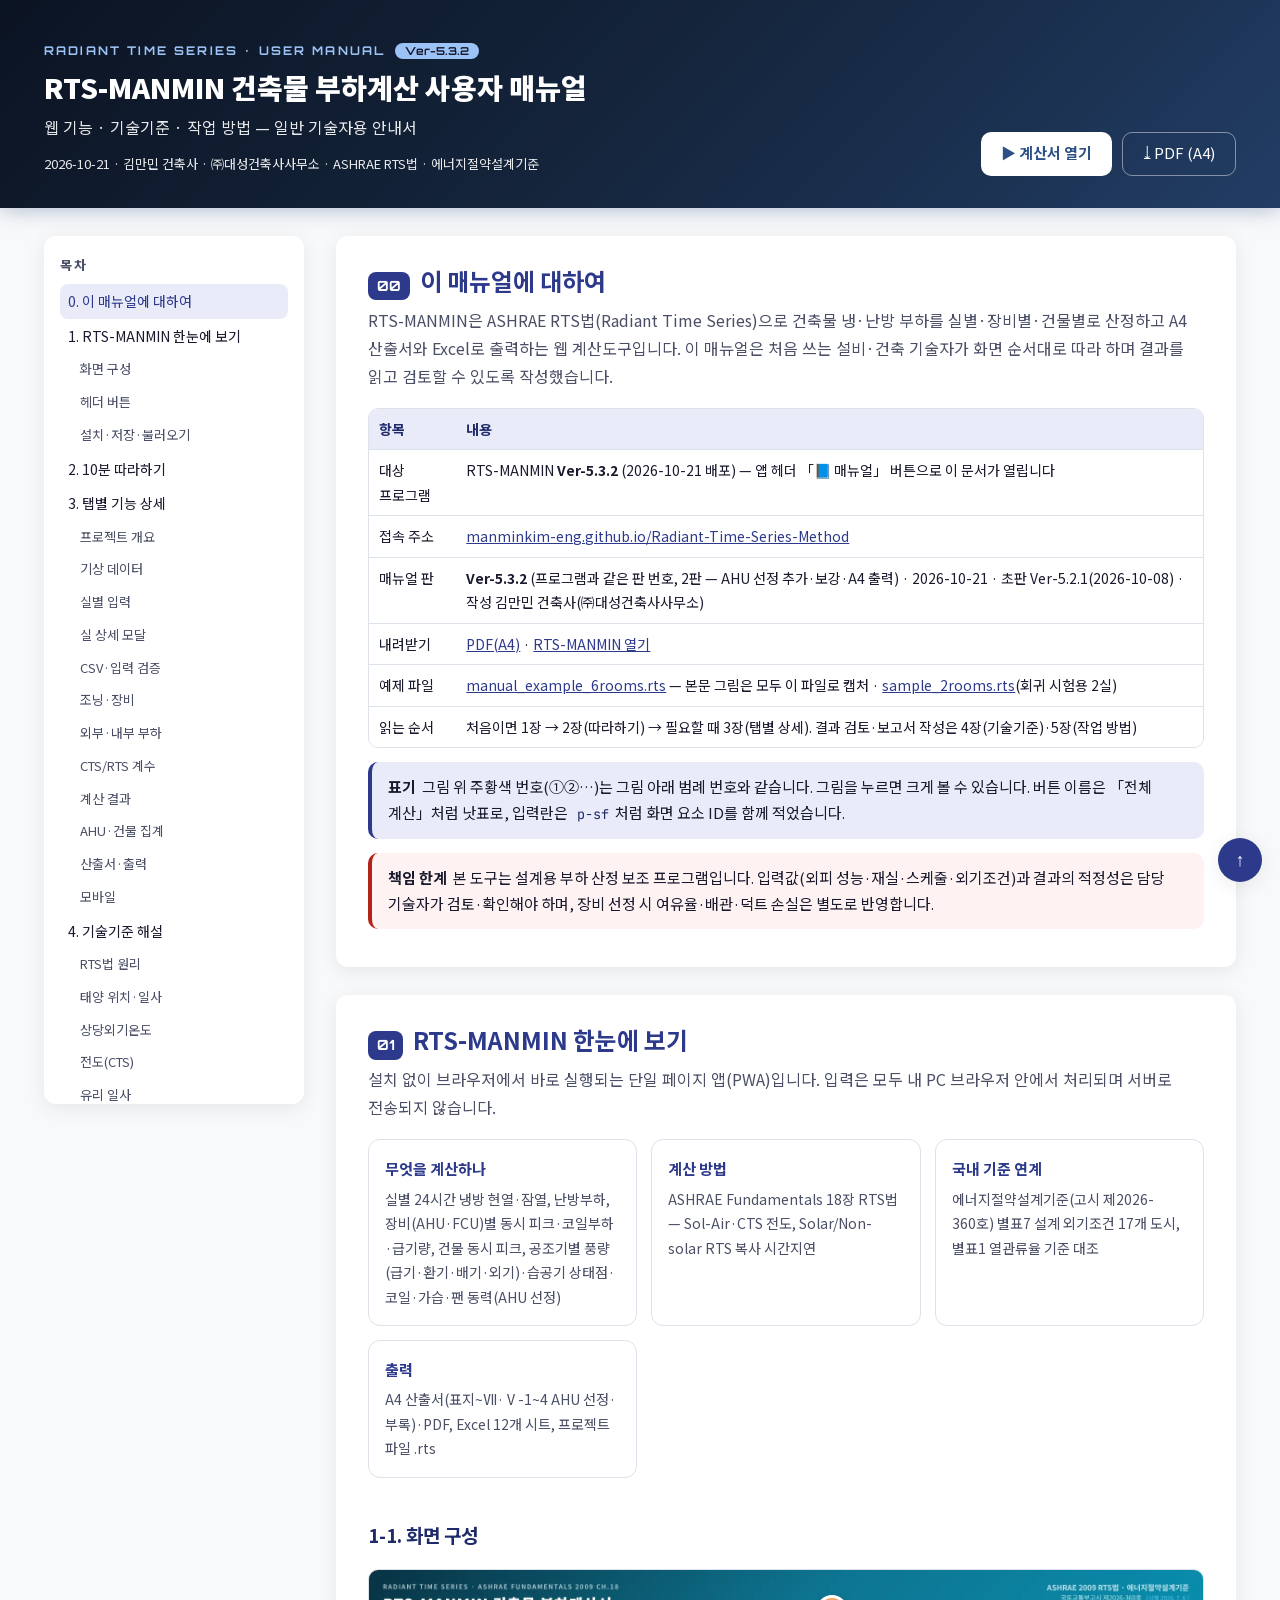
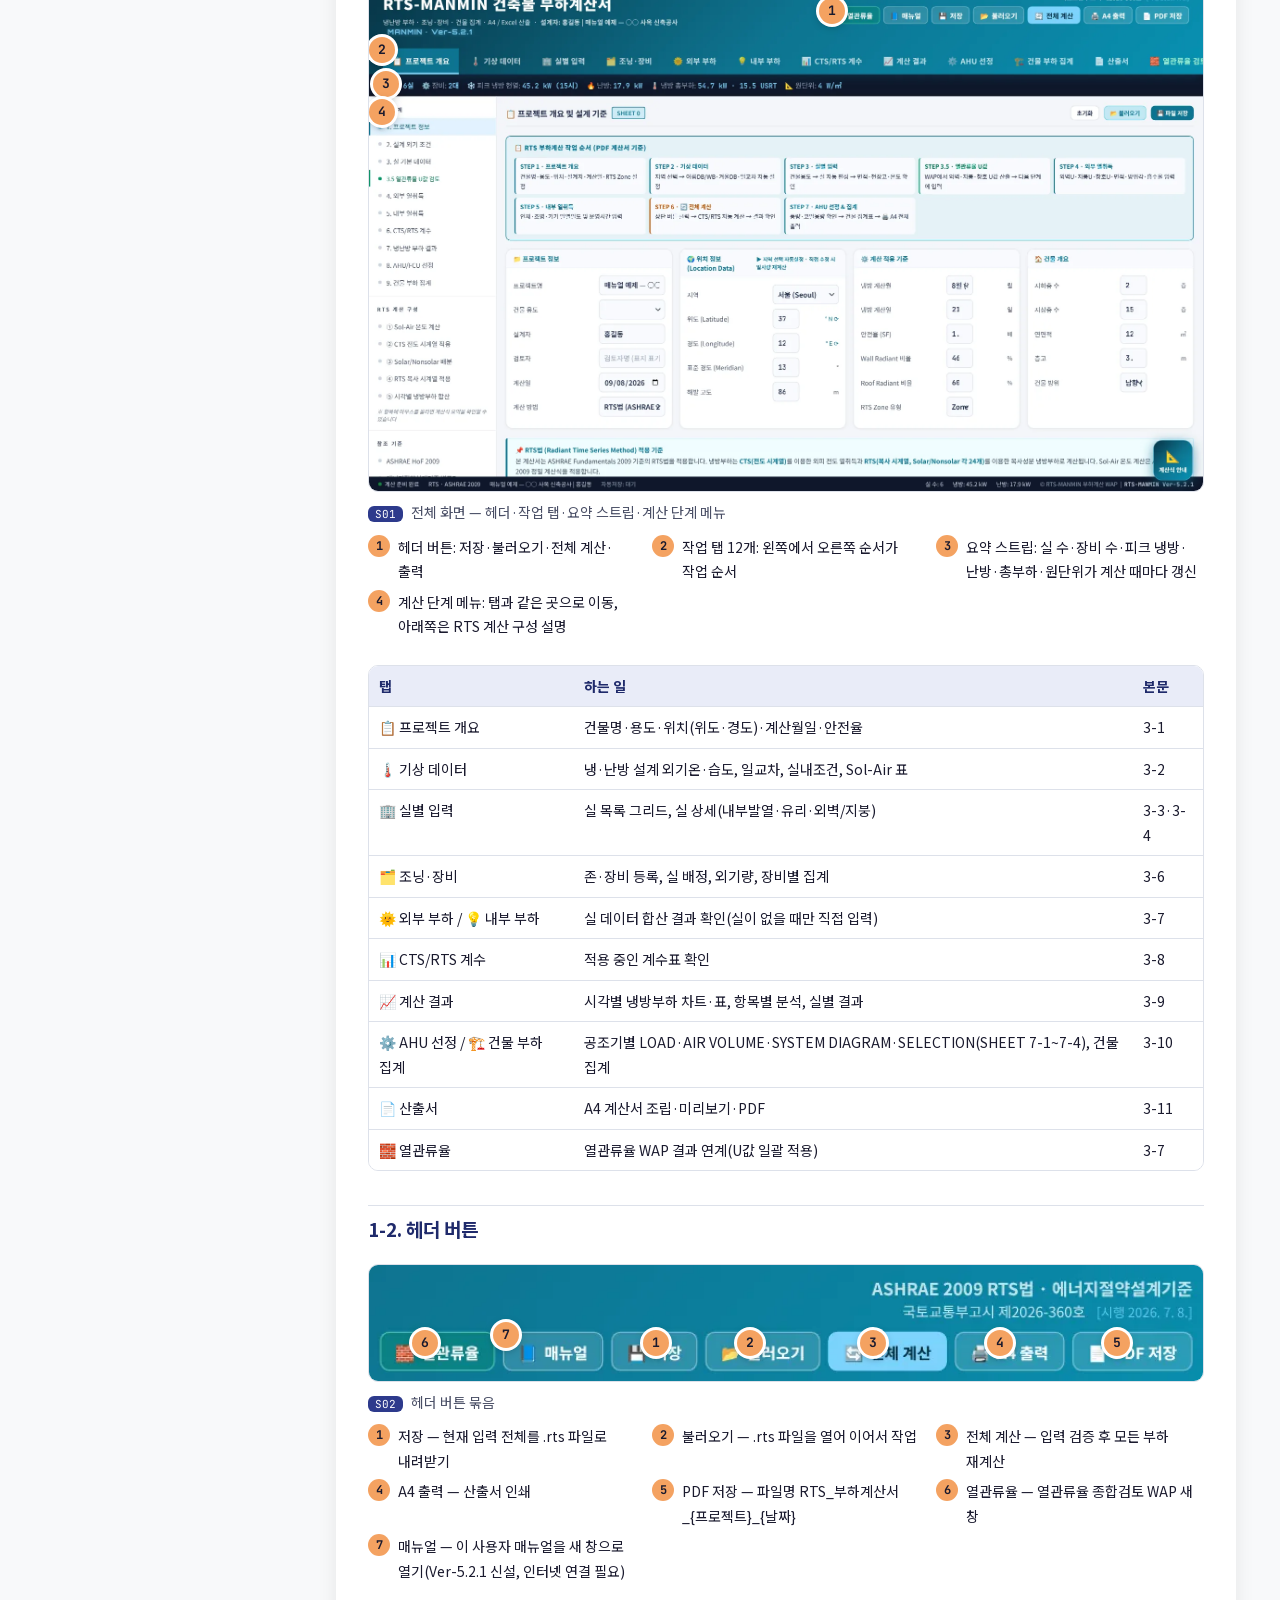
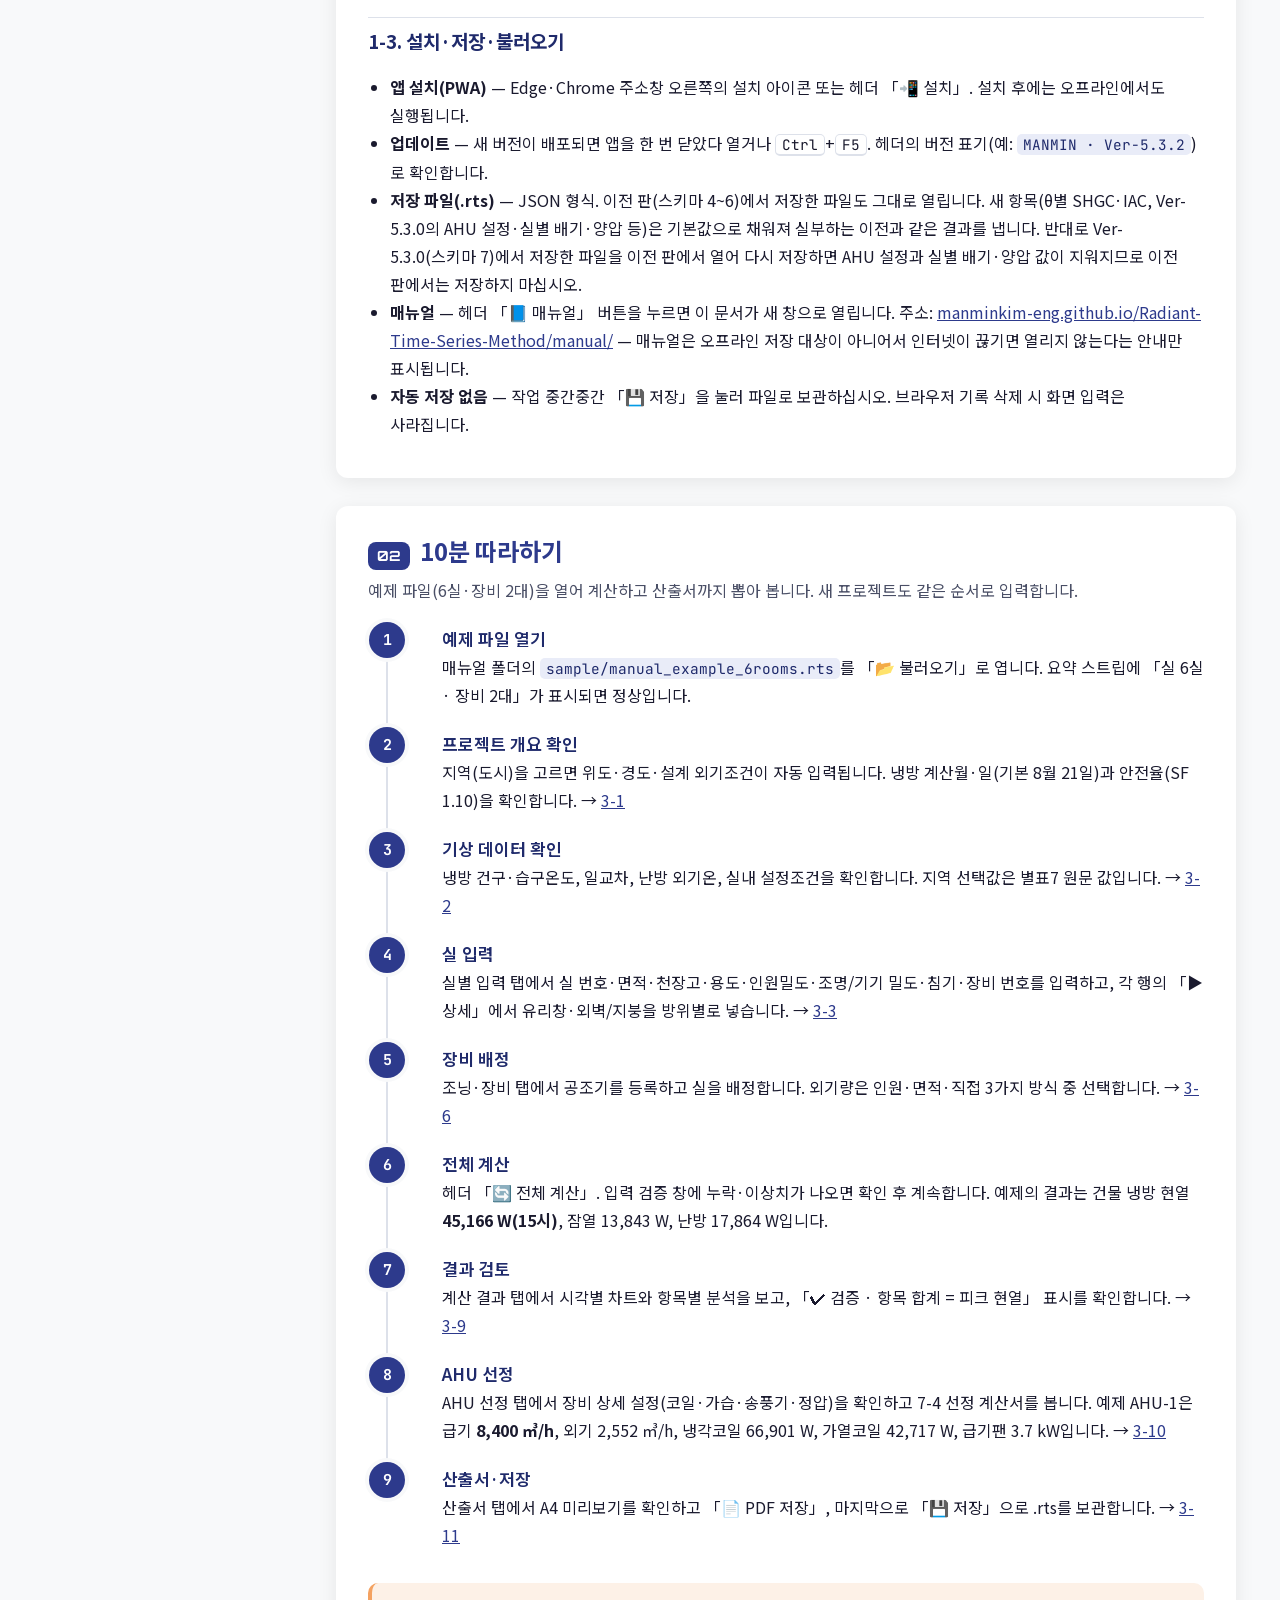
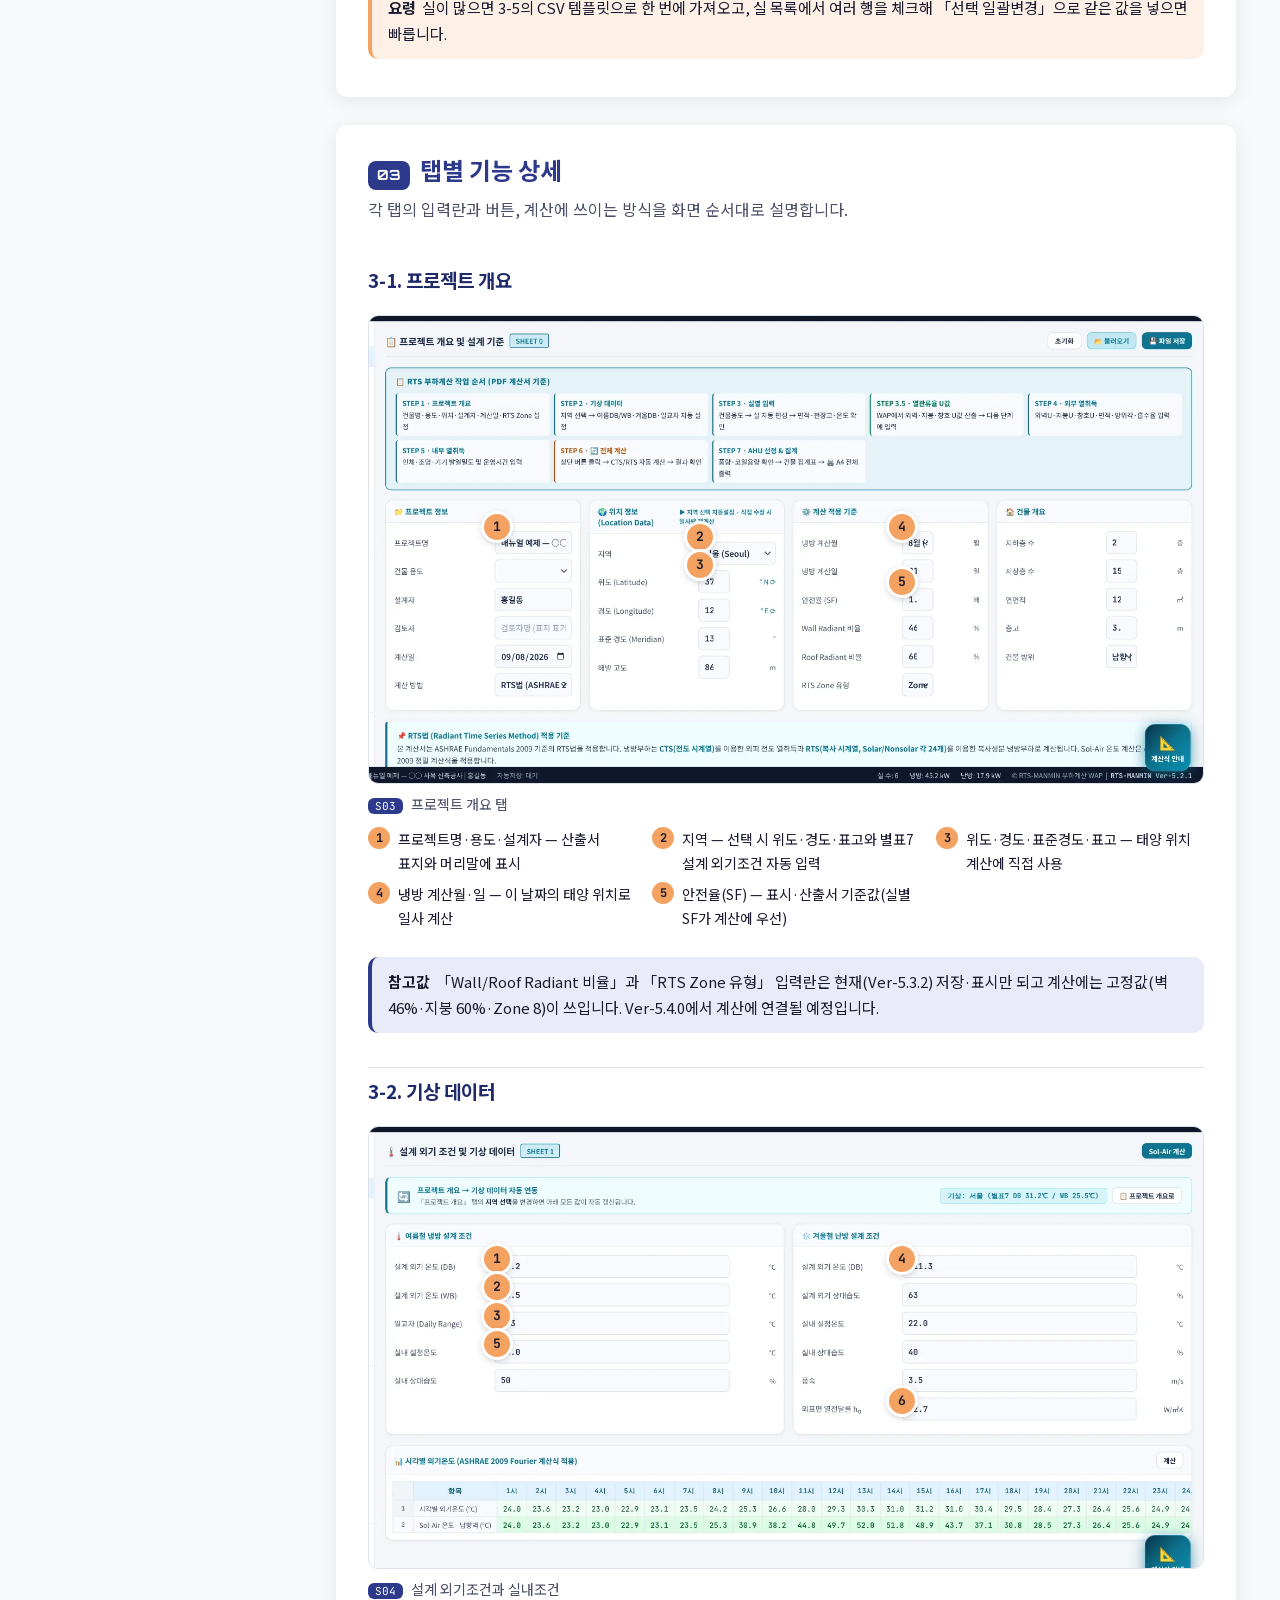
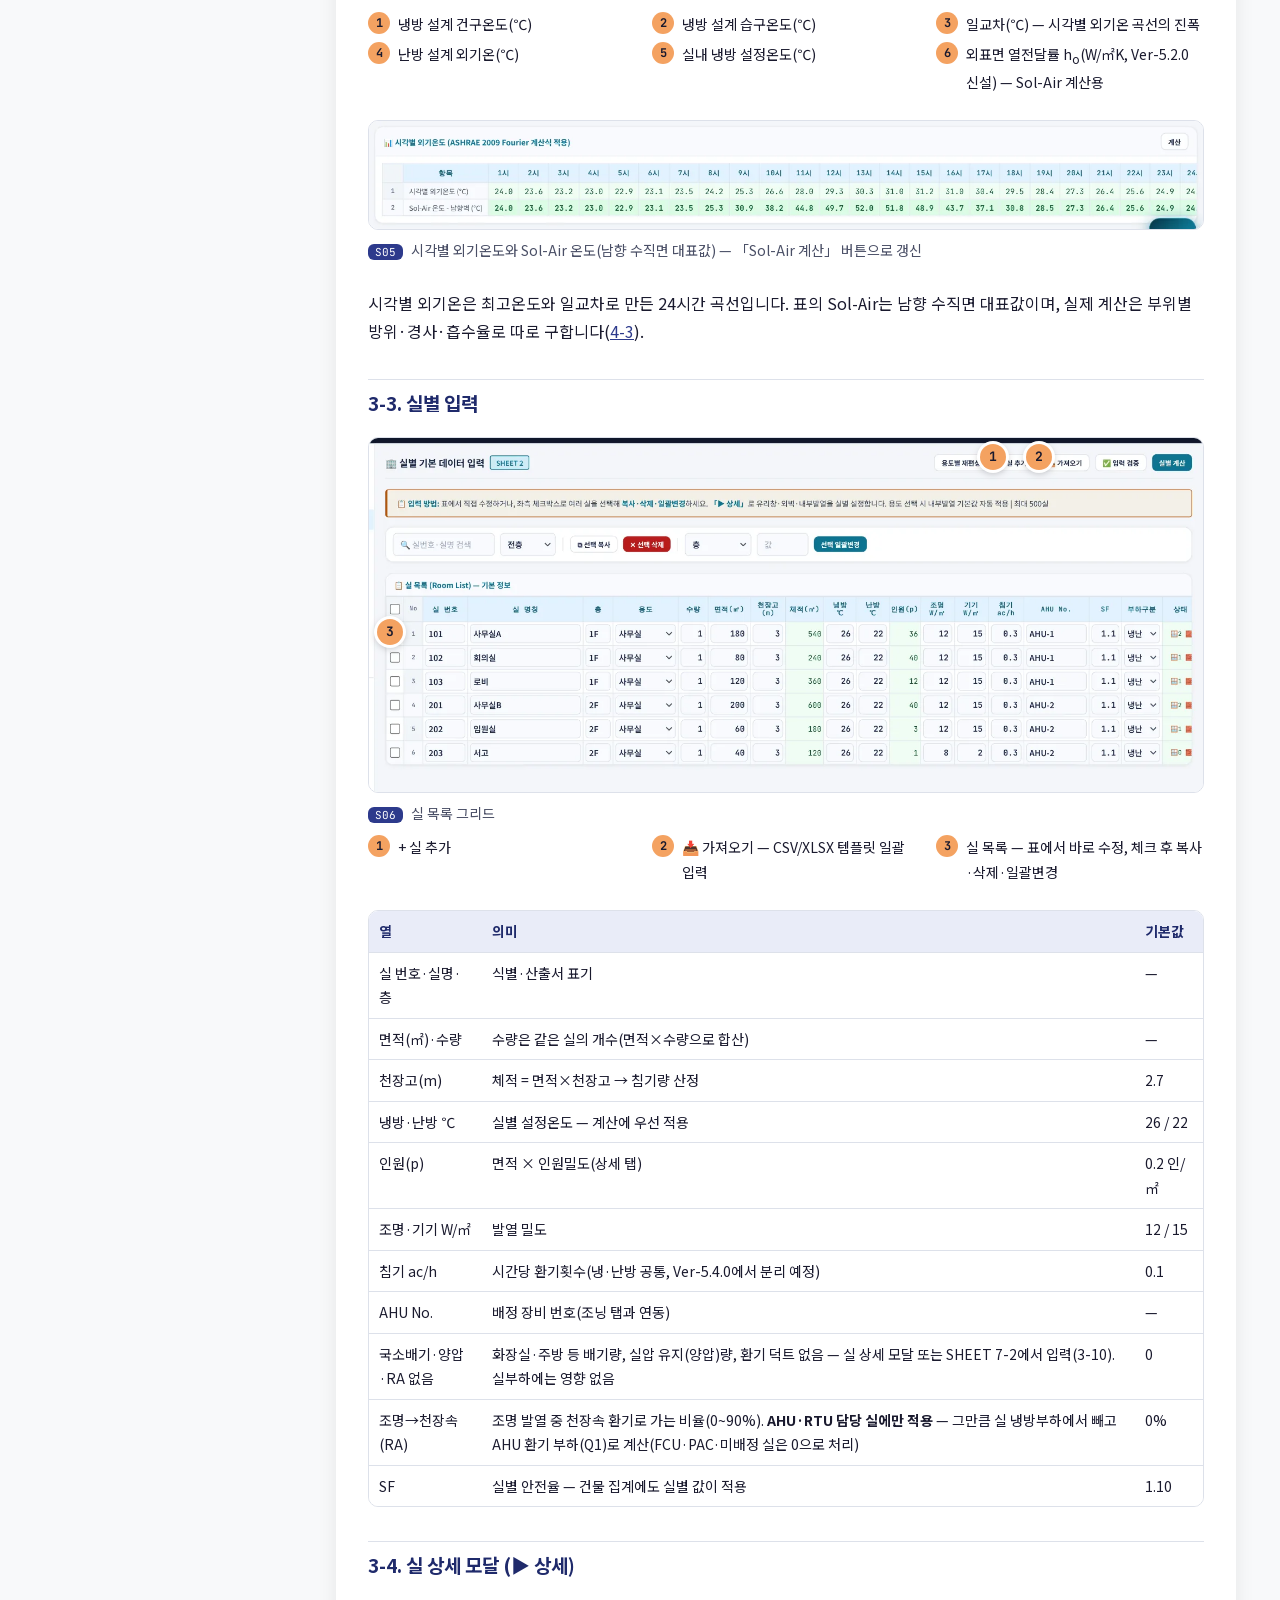
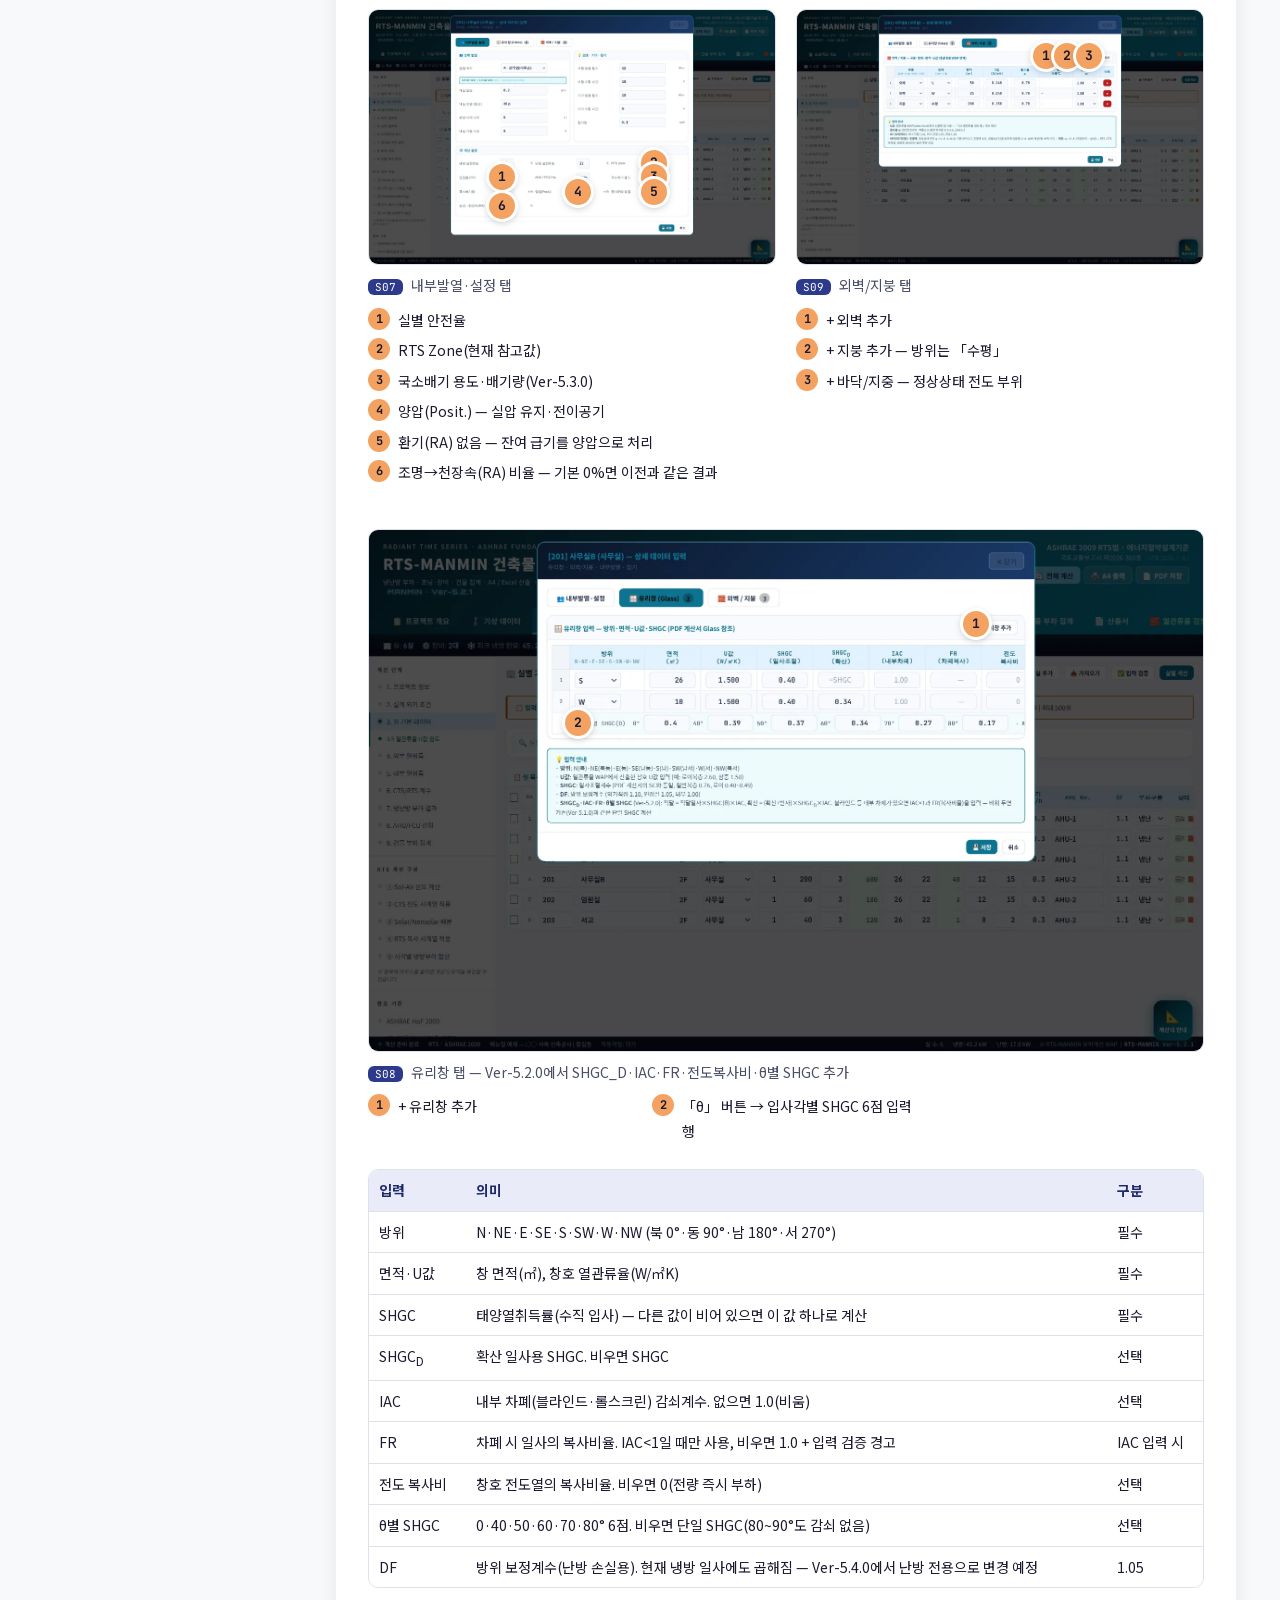
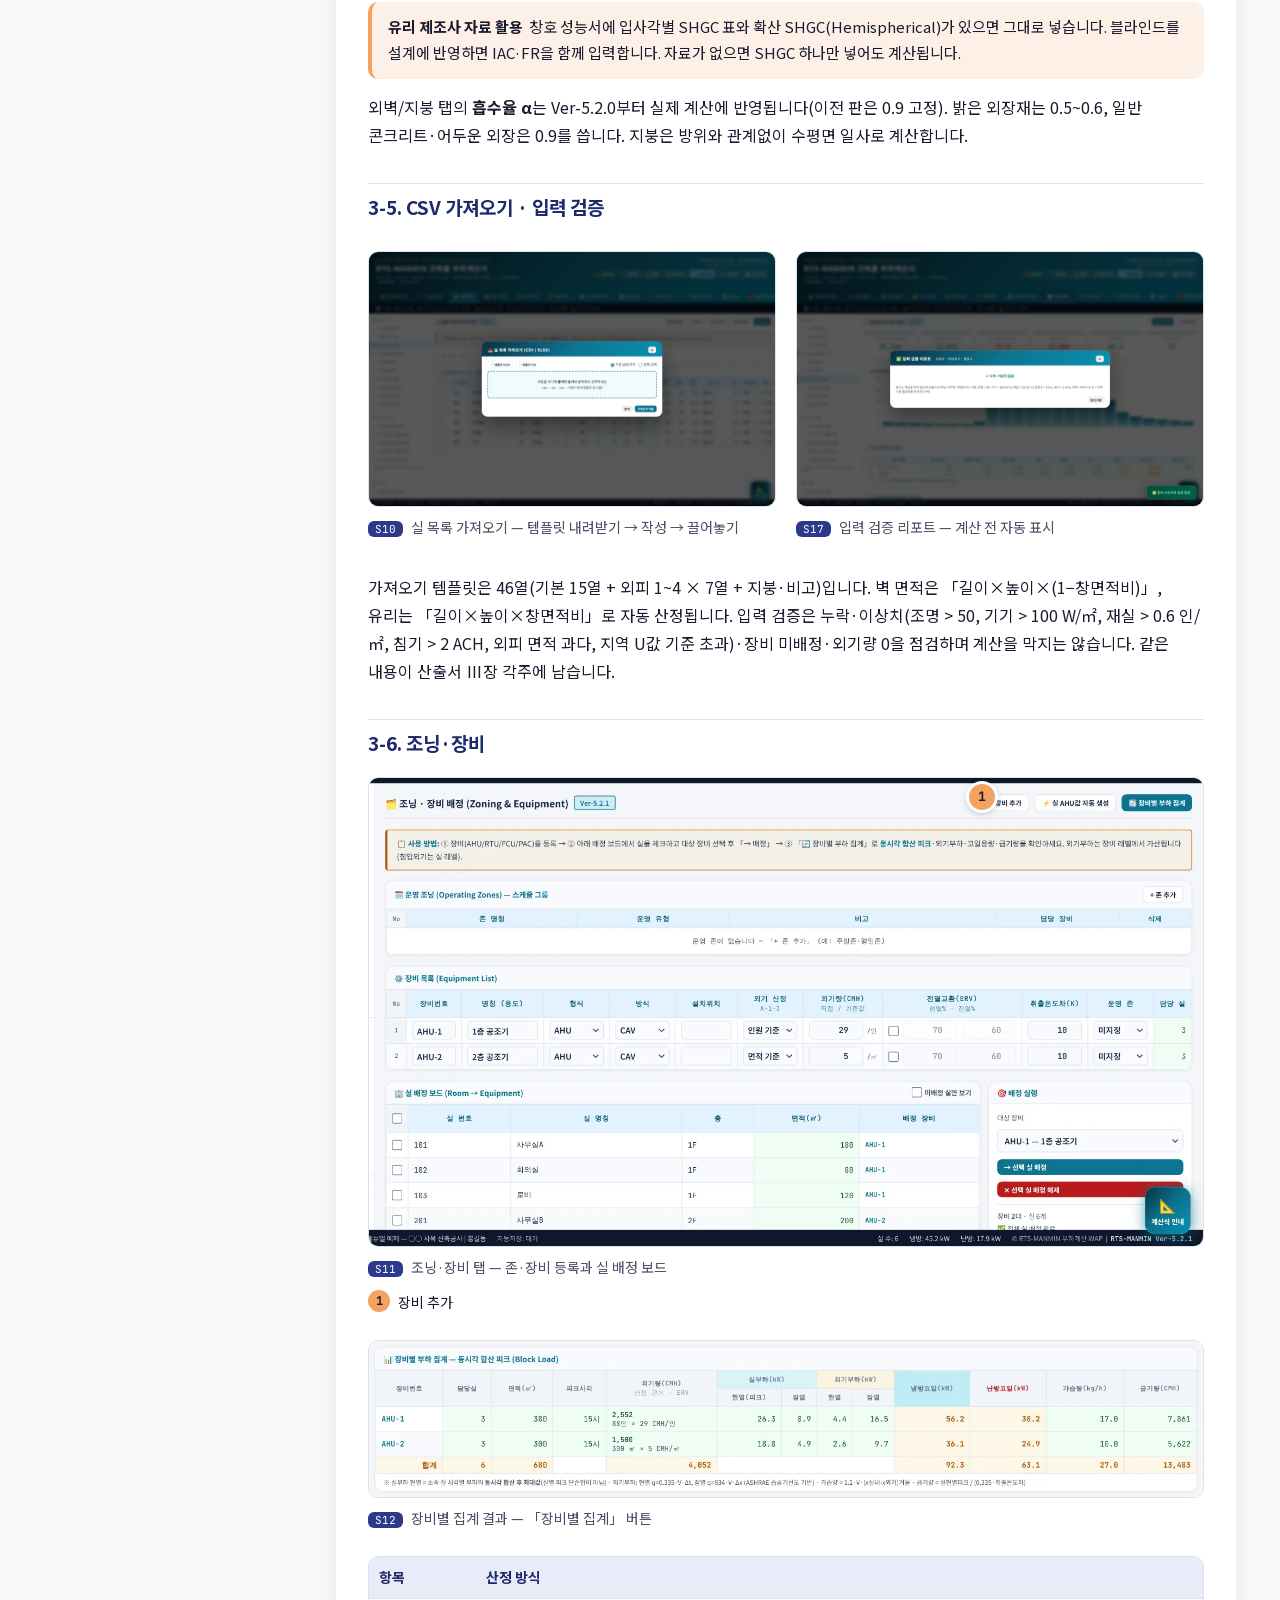
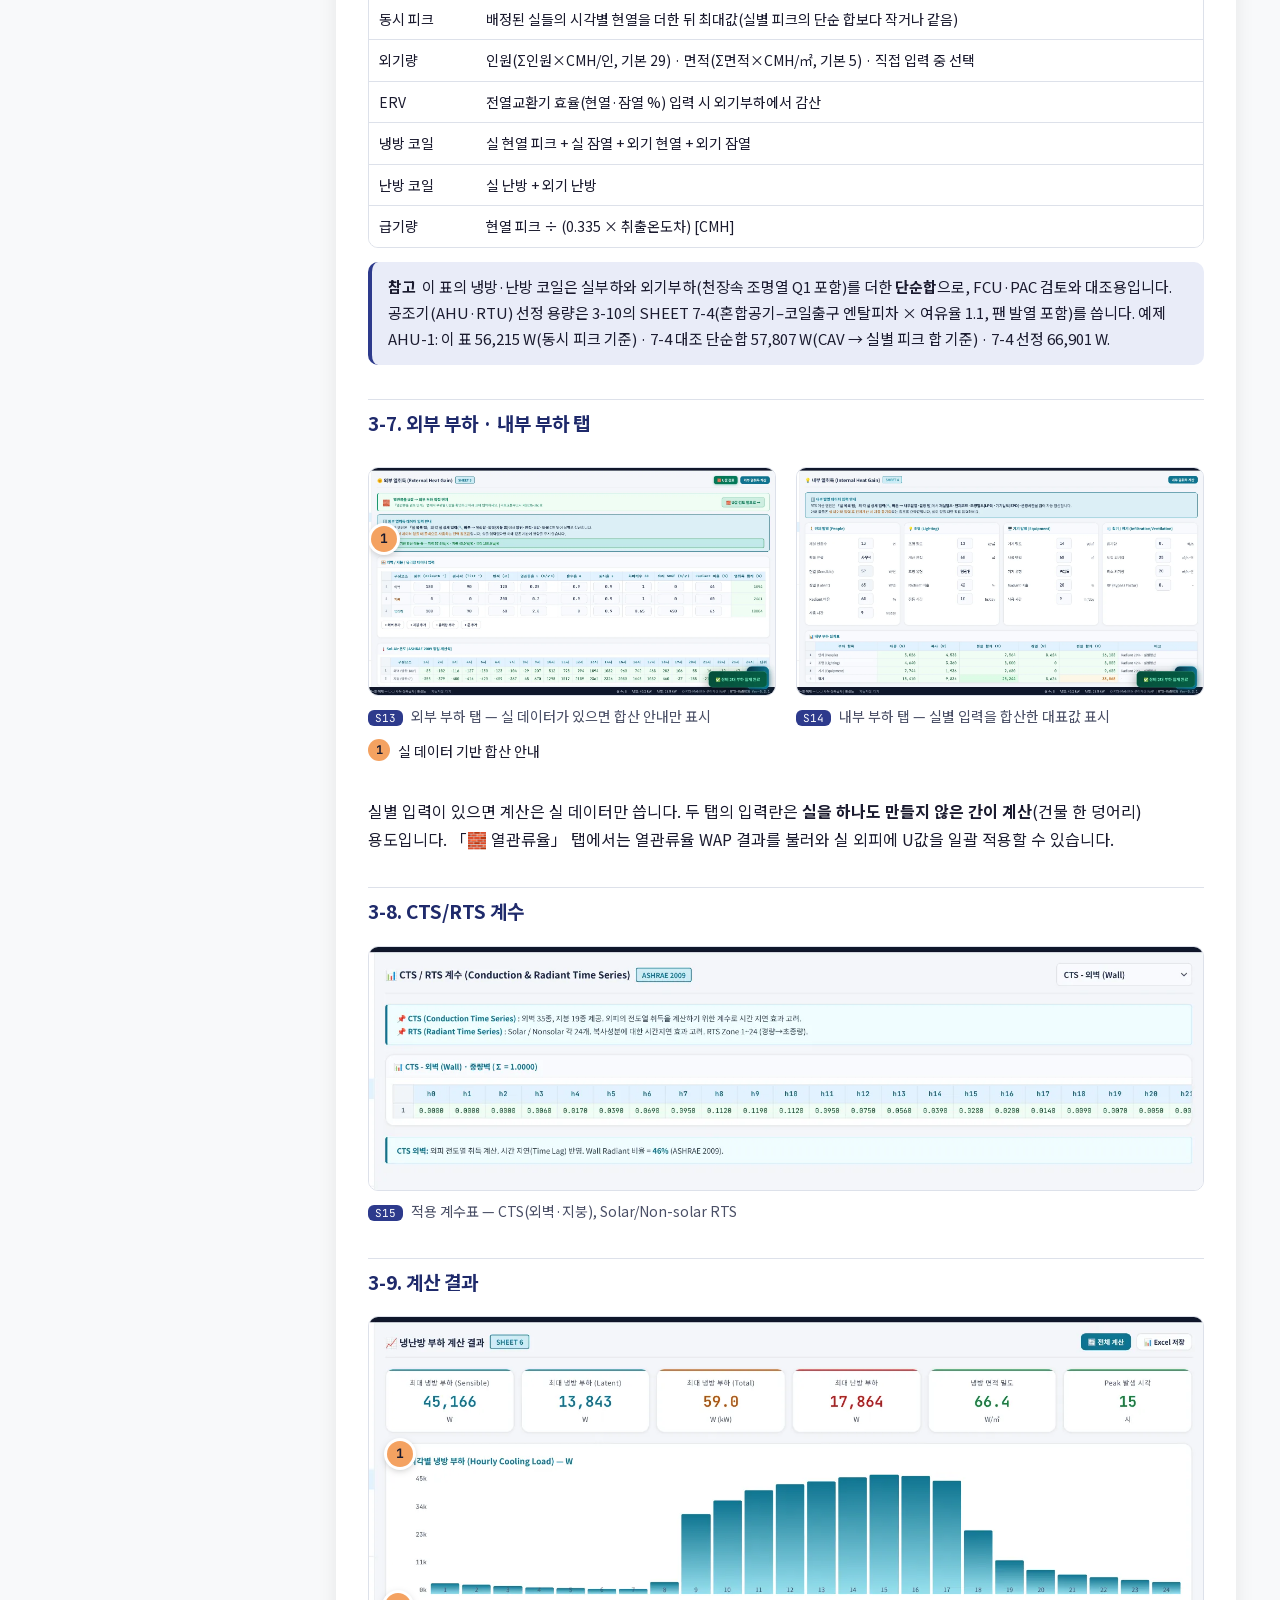
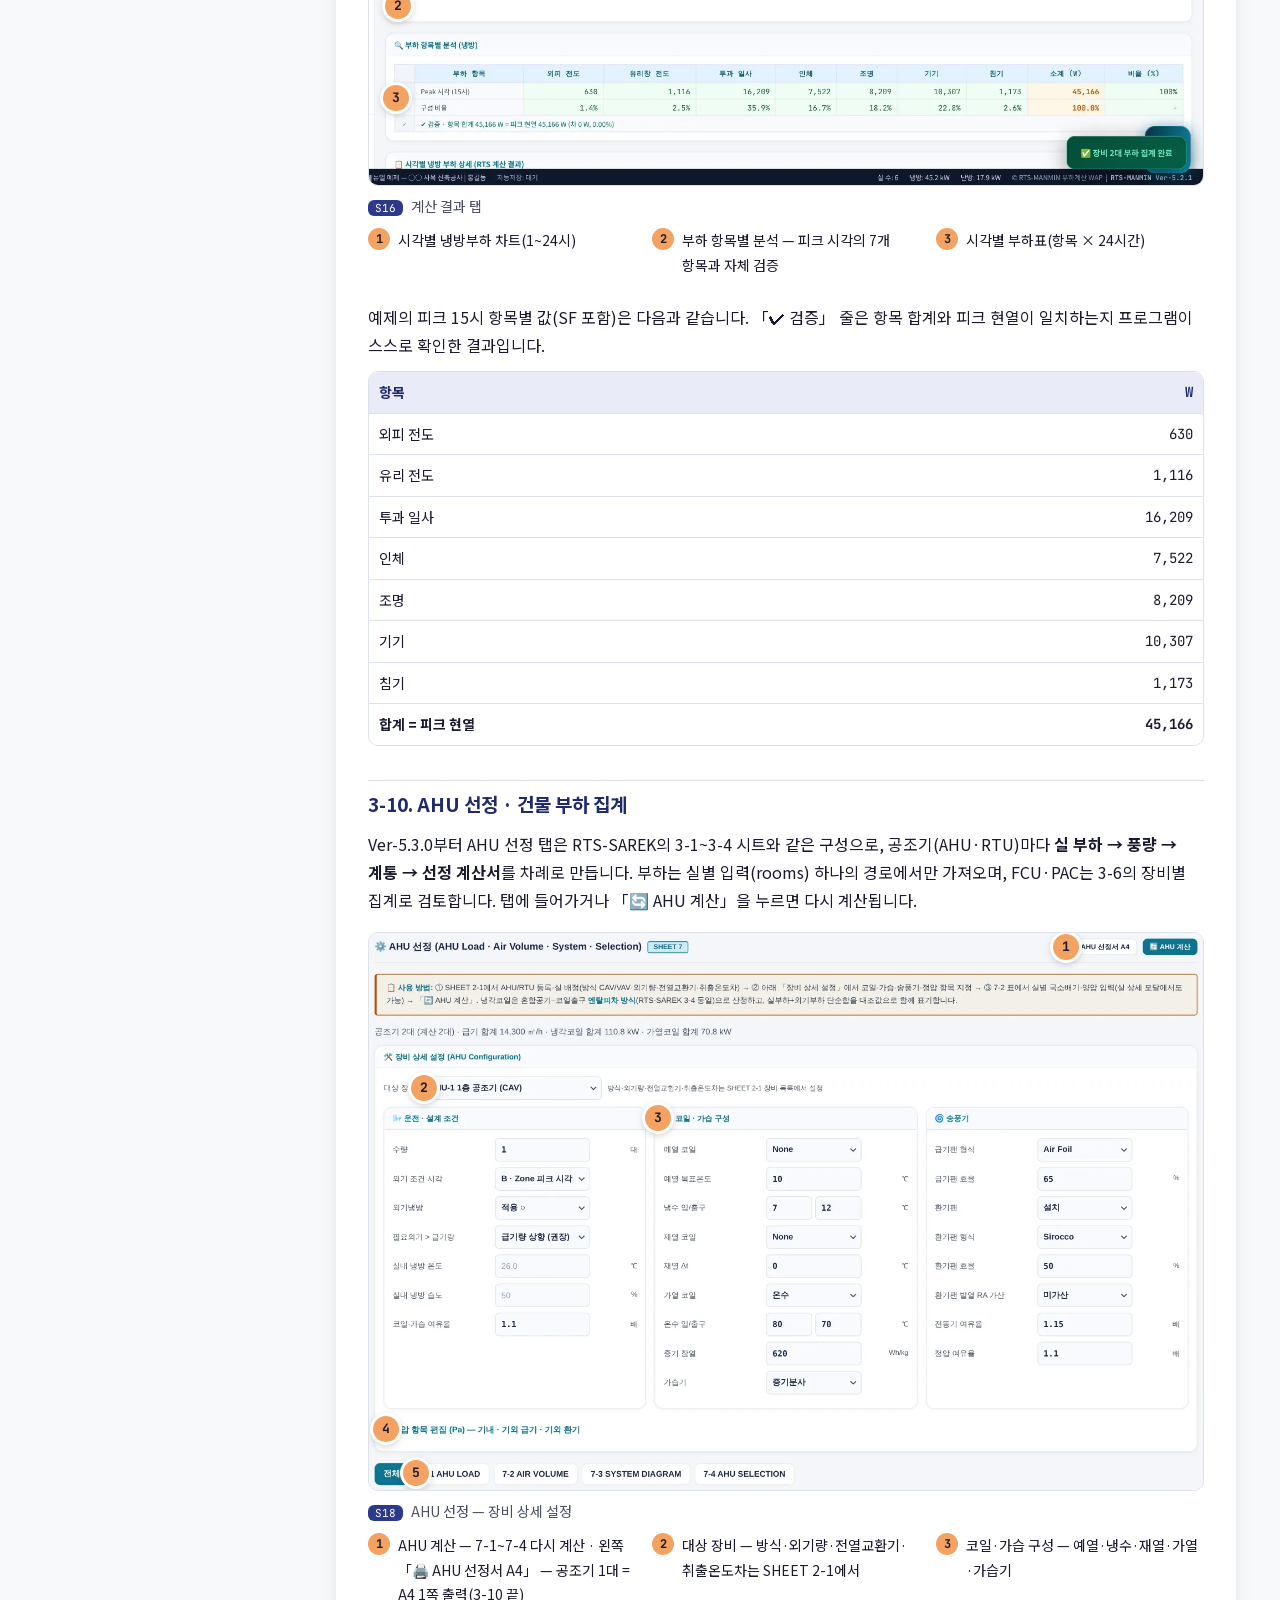
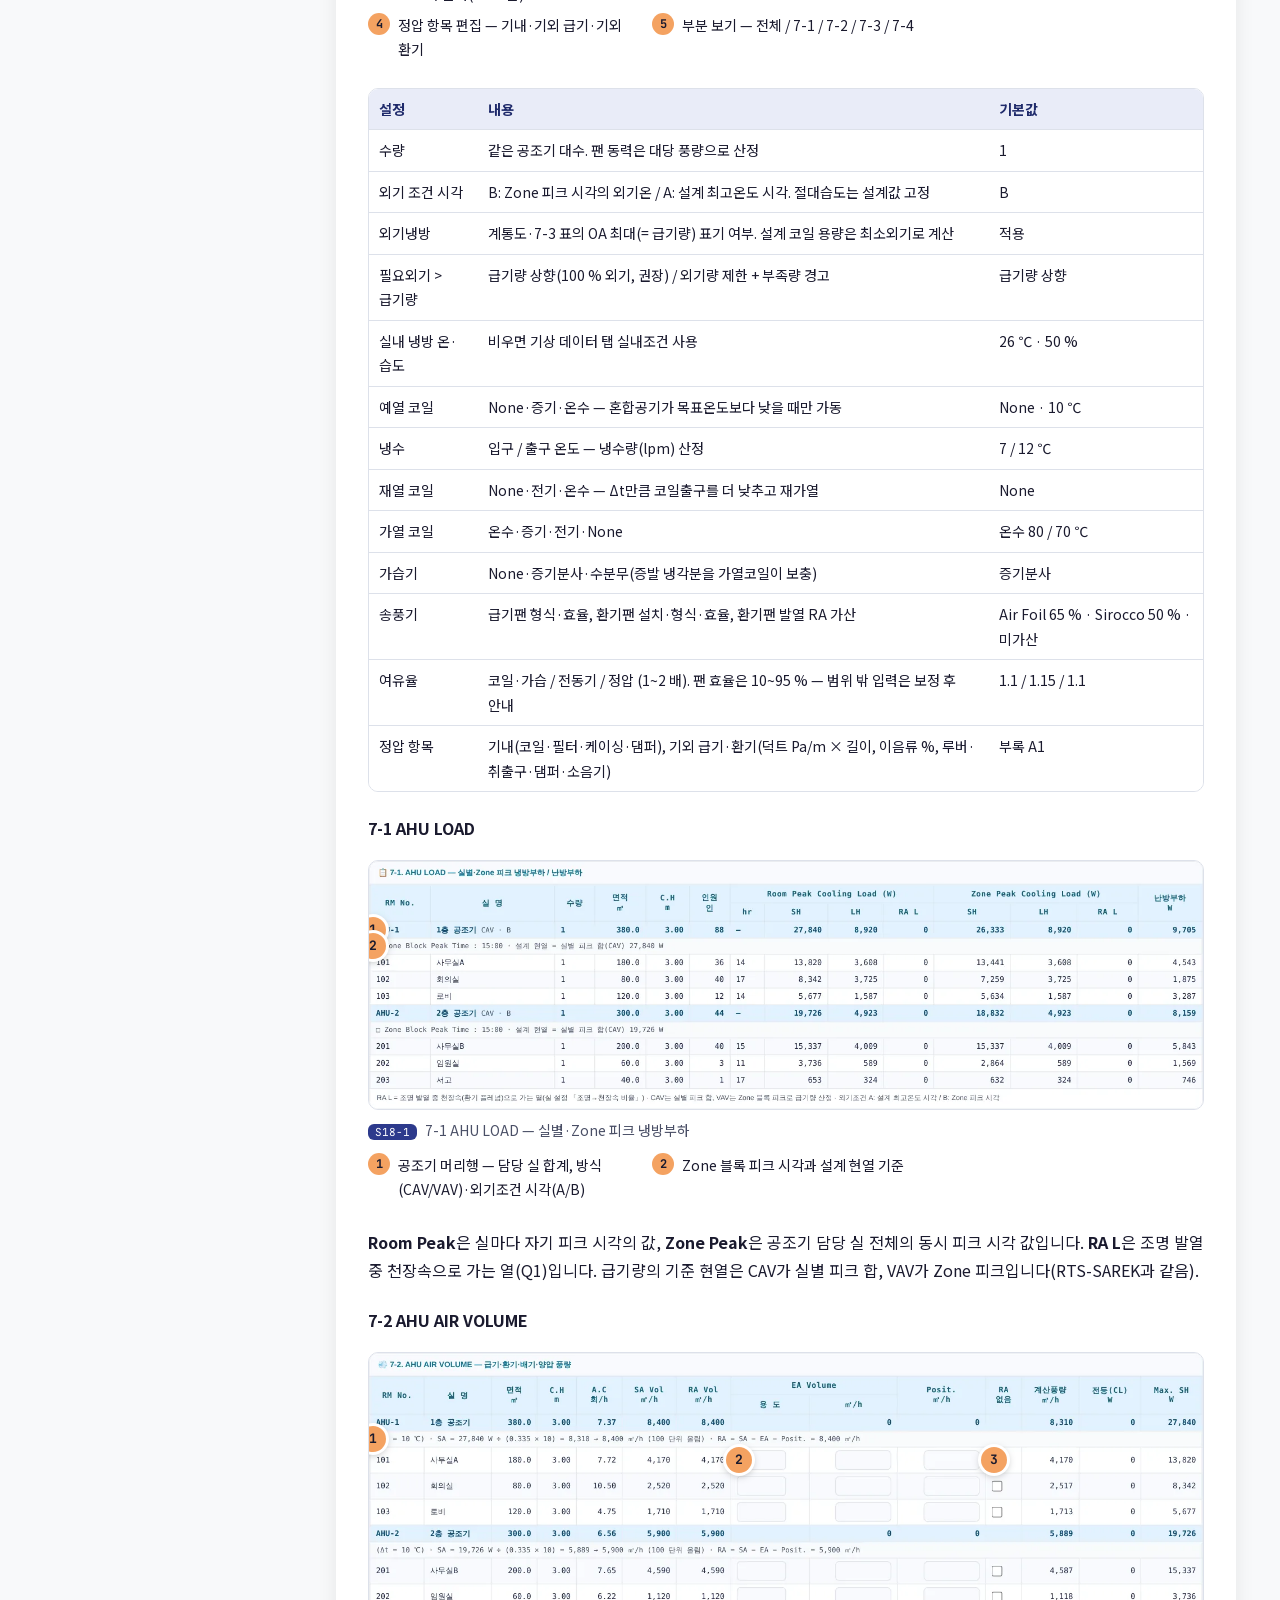
==== commit 1d260c63: "v5.3.3 — 기계 대표색 파랑 · 아이콘 · 설치 이름 · 11px · Pretendard · 하단 버전 표시 (2026-10-31) 작업지시서 §25-6-8 (기계 8종 3단" ====
--- a/manual/index.html
+++ b/manual/index.html
@@ -4,9 +4,9 @@
 <title>RTS-MANMIN 사용자 매뉴얼 Ver-5.3.2</title>
 <meta name="description" content="RTS-MANMIN Ver-5.3.2 냉난방 부하계산 웹도구 사용자 매뉴얼 — 화면 기능, 기술기준(ASHRAE RTS법·에너지절약설계기준), 실무 작업 방법">
 <meta name="author" content="김만민 건축사 · ㈜대성건축사사무소">
-<meta name="theme-color" content="#0e7490"><meta name="color-scheme" content="light dark">
+<meta name="theme-color" content="#2d5186"><meta name="color-scheme" content="light dark">
 <link rel="stylesheet" href="./assets/fonts/manmin-fonts.css">
-<style>:root{--mh-a:#083344;--mh-b:#0e7490;--mh-c:#0891b2;--mh-accent:#7dd3fc;--mh-shadow:rgba(14,116,144,.35);--mh-btn-ink:#0e7490;--mh-veil:0.25;--mh-bp:50%}
+<style>:root{--mh-a:#0f1a2e;--mh-b:#1b3150;--mh-c:#2d5186;--mh-accent:#9cc3f5;--mh-shadow:rgba(45,81,134,.35);--mh-btn-ink:#2d5186;--mh-veil:0.25;--mh-bp:50%}
 :root{
   --navy:#2D3A8C;--navy-d:#1F2A6B;--navy-l:#E9ECF8;--accent:#F4A261;--accent-d:#C97A3A;--accent-l:#FDF1E7;
   --bg:#F8F9FA;--card:#FFFFFF;--text:#1A1A2E;--text2:#4A4F66;--line:#DDE1EA;--ok:#0F766E;--ng:#B42318;
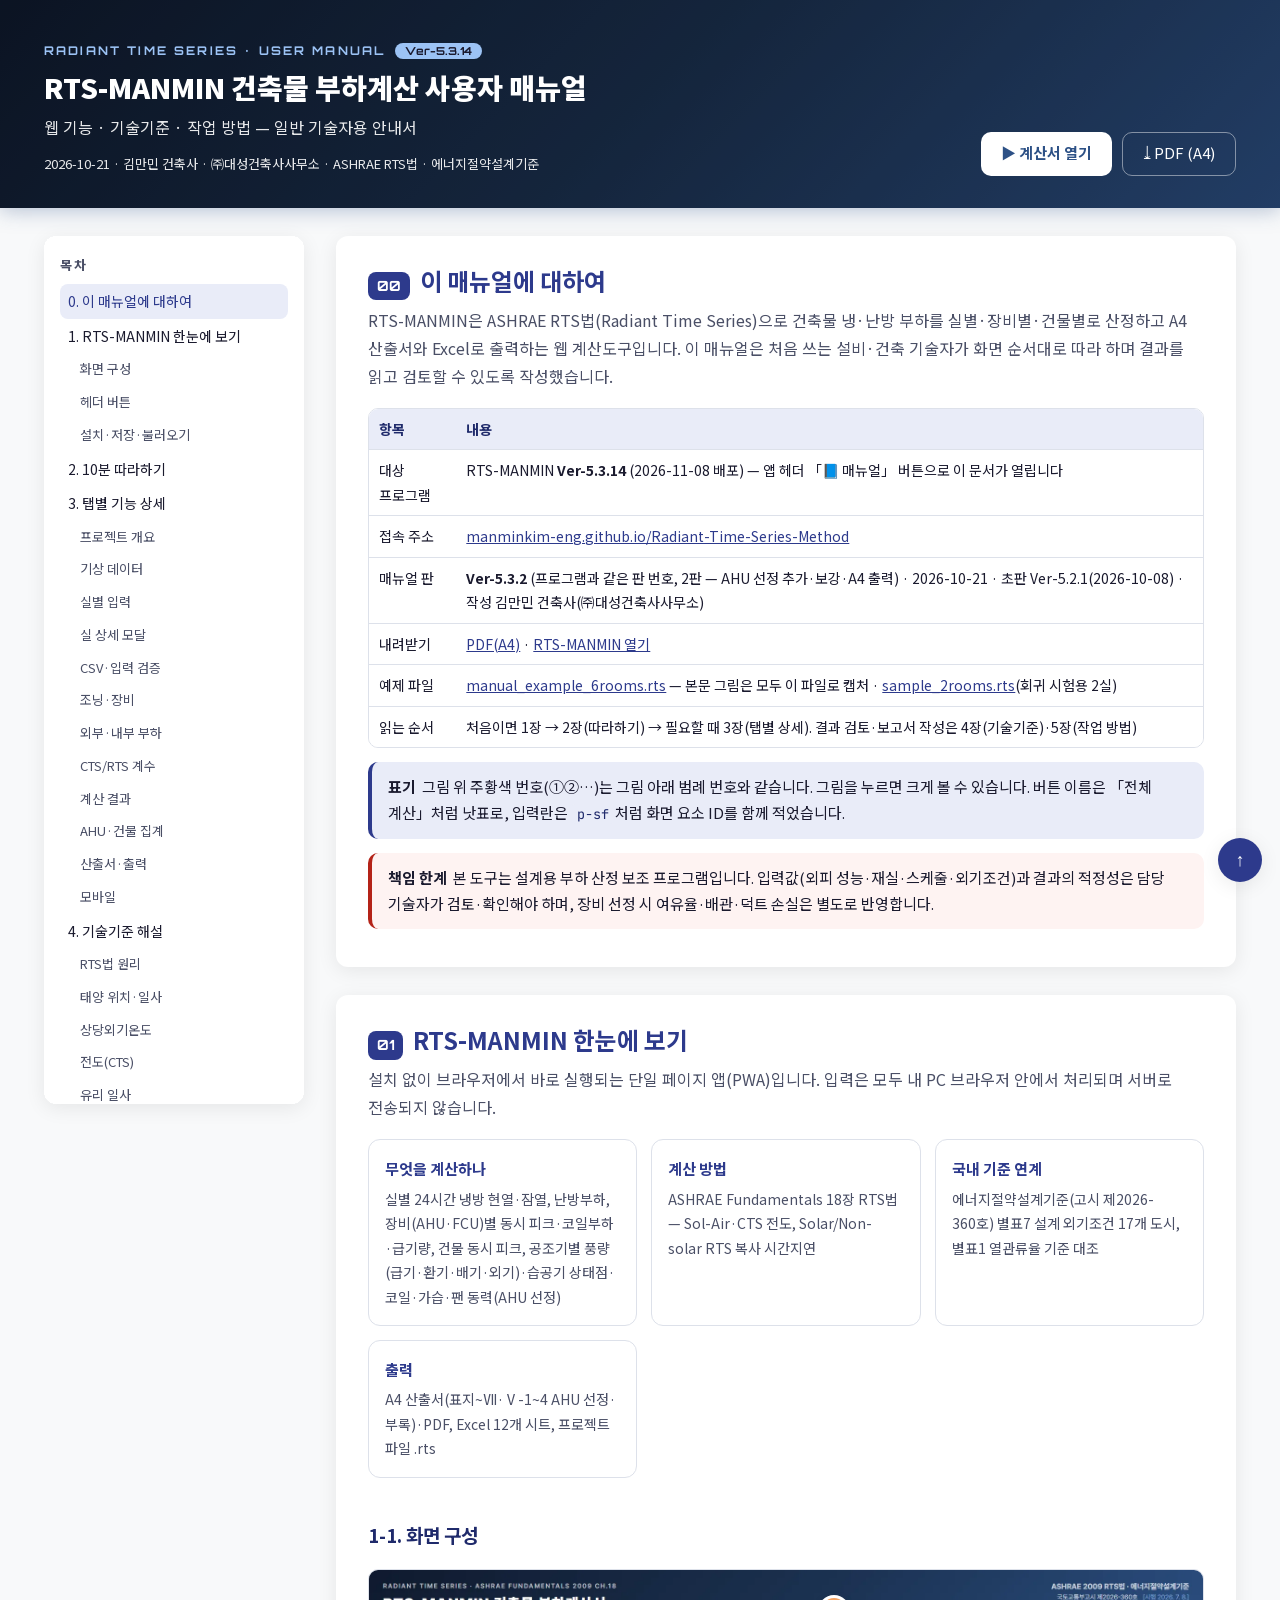
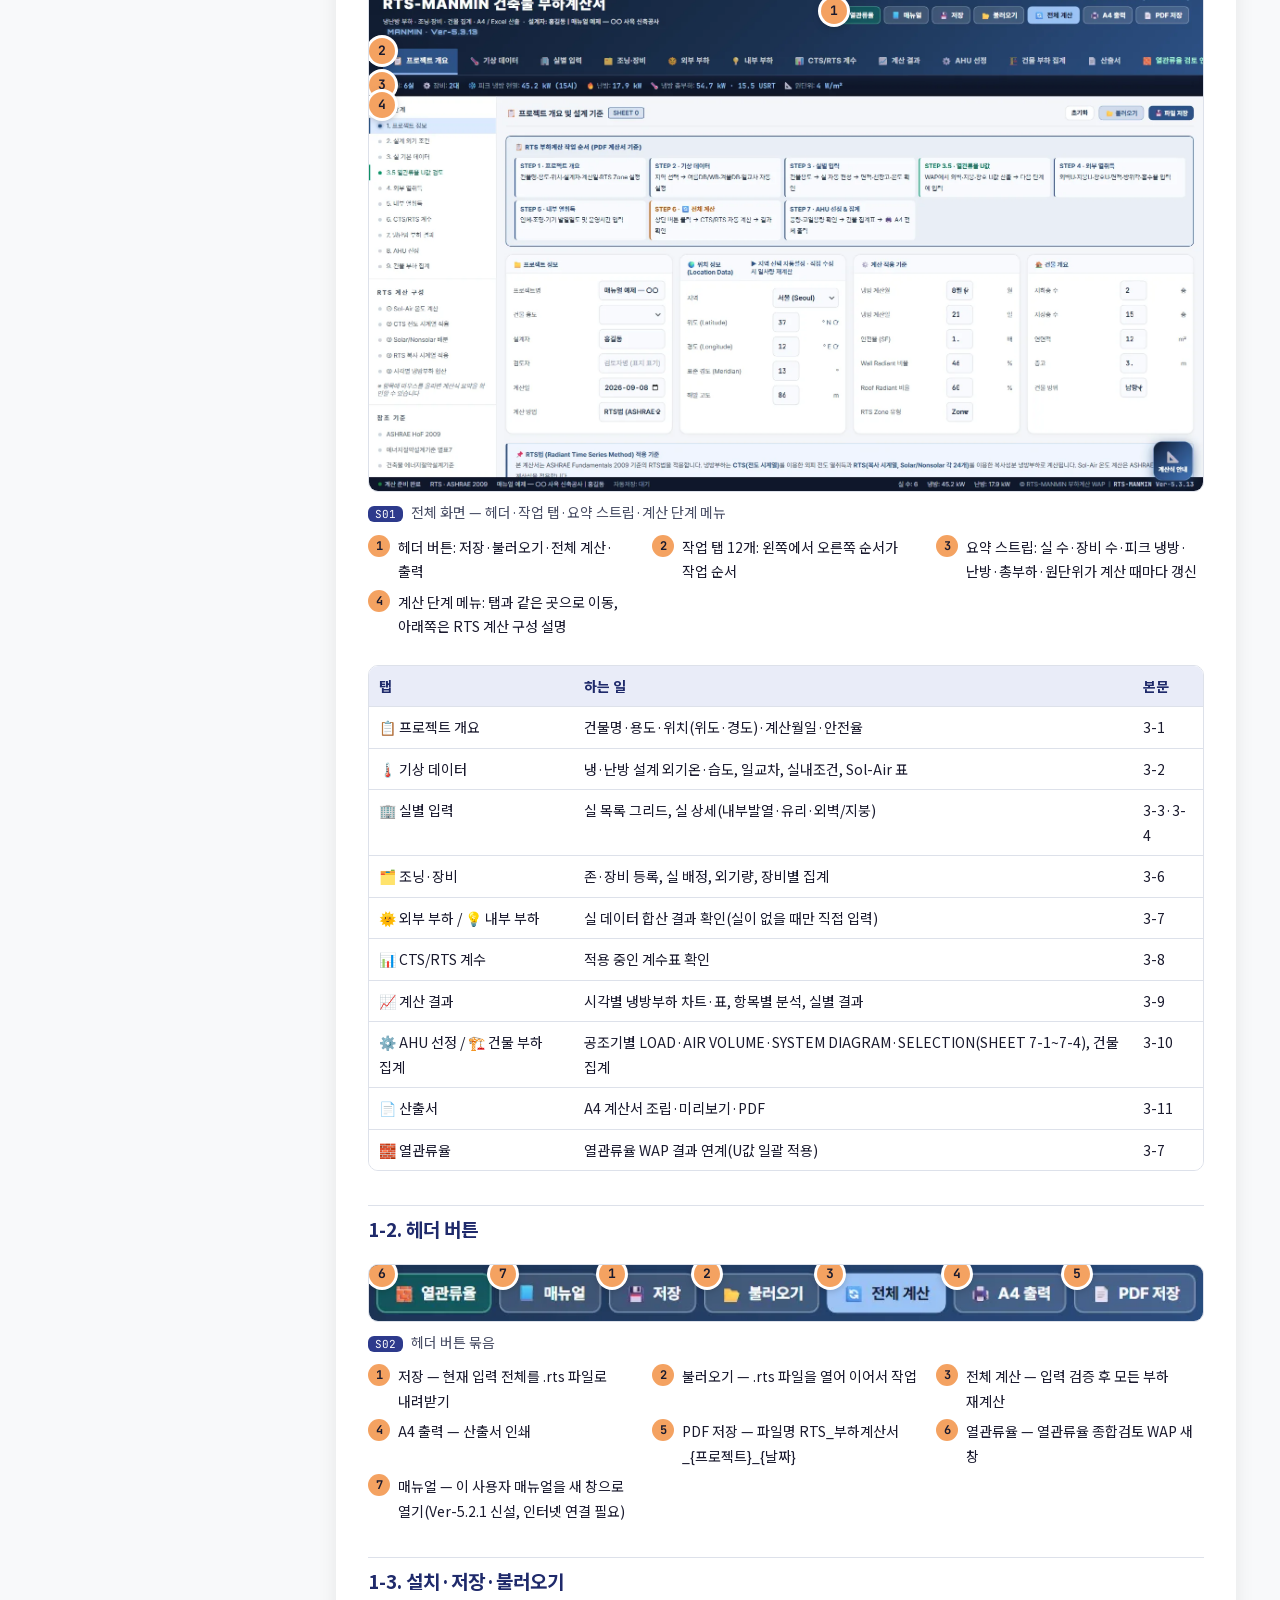
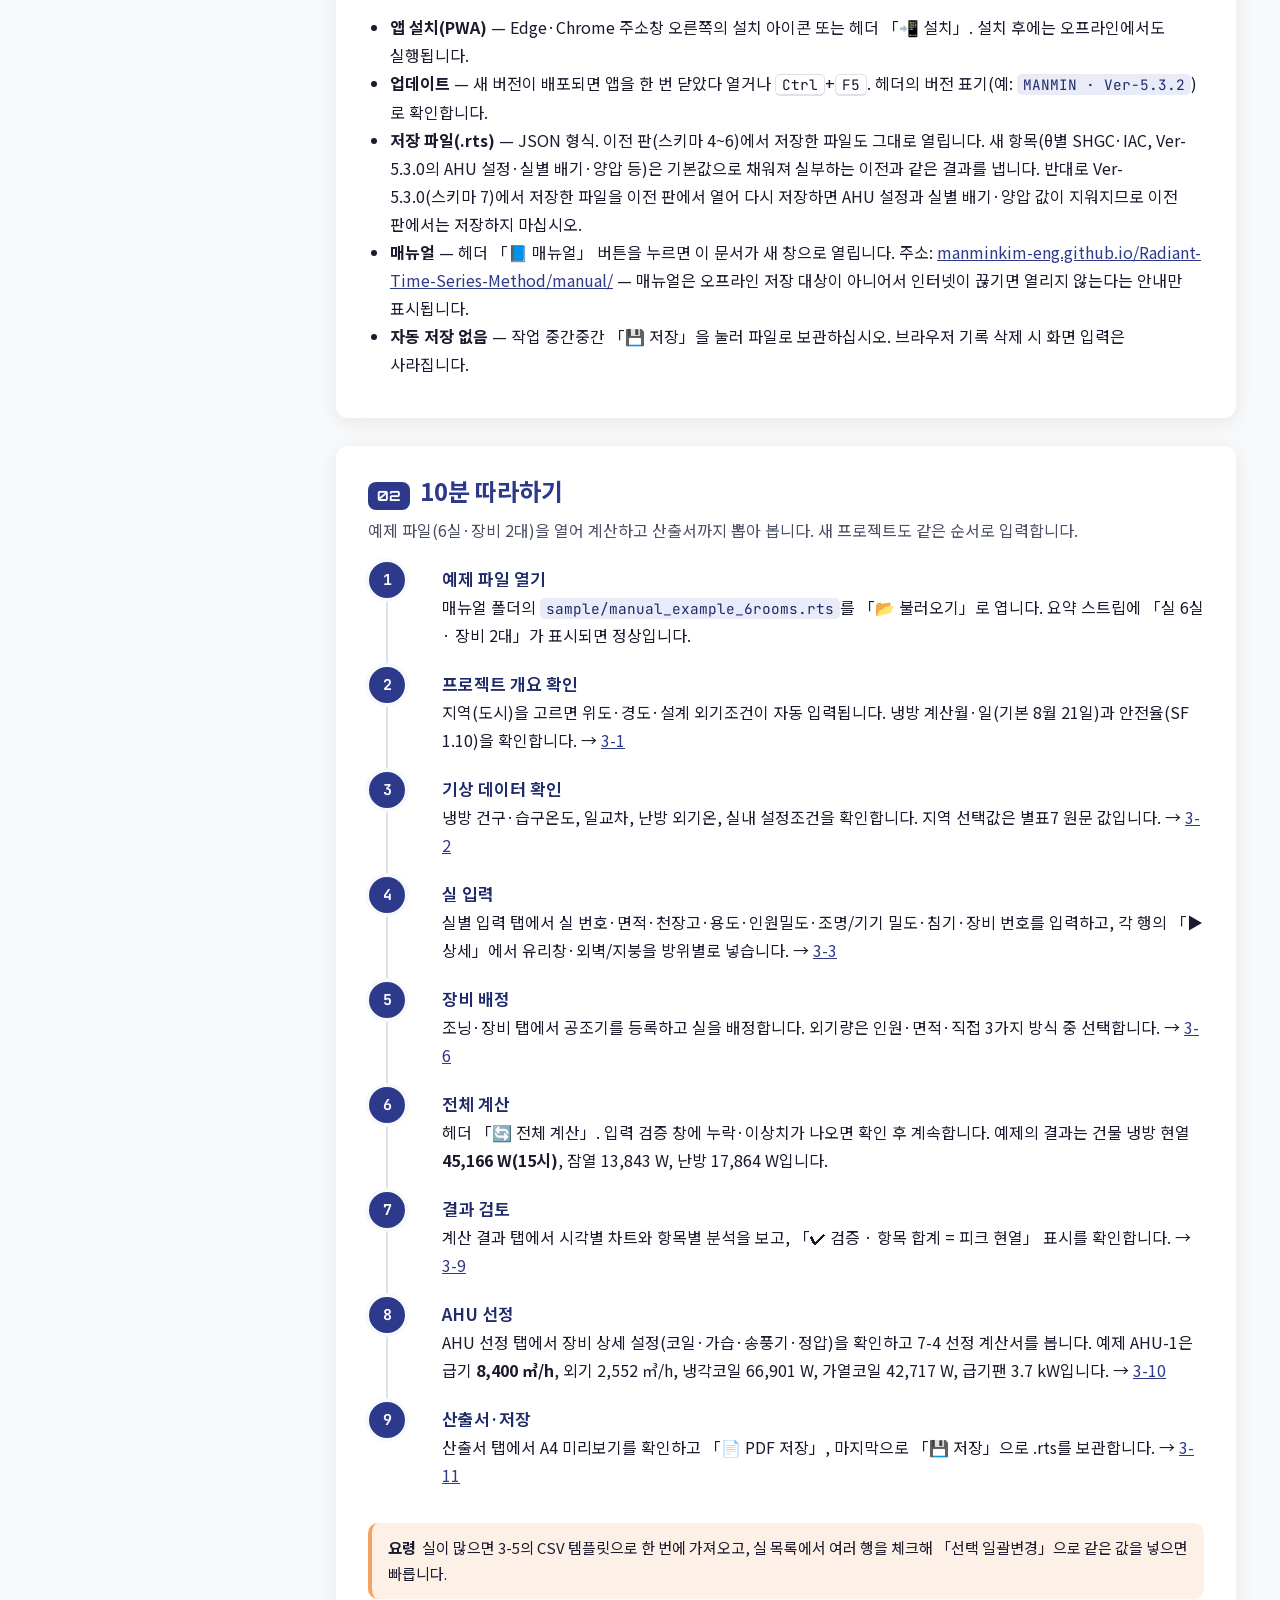
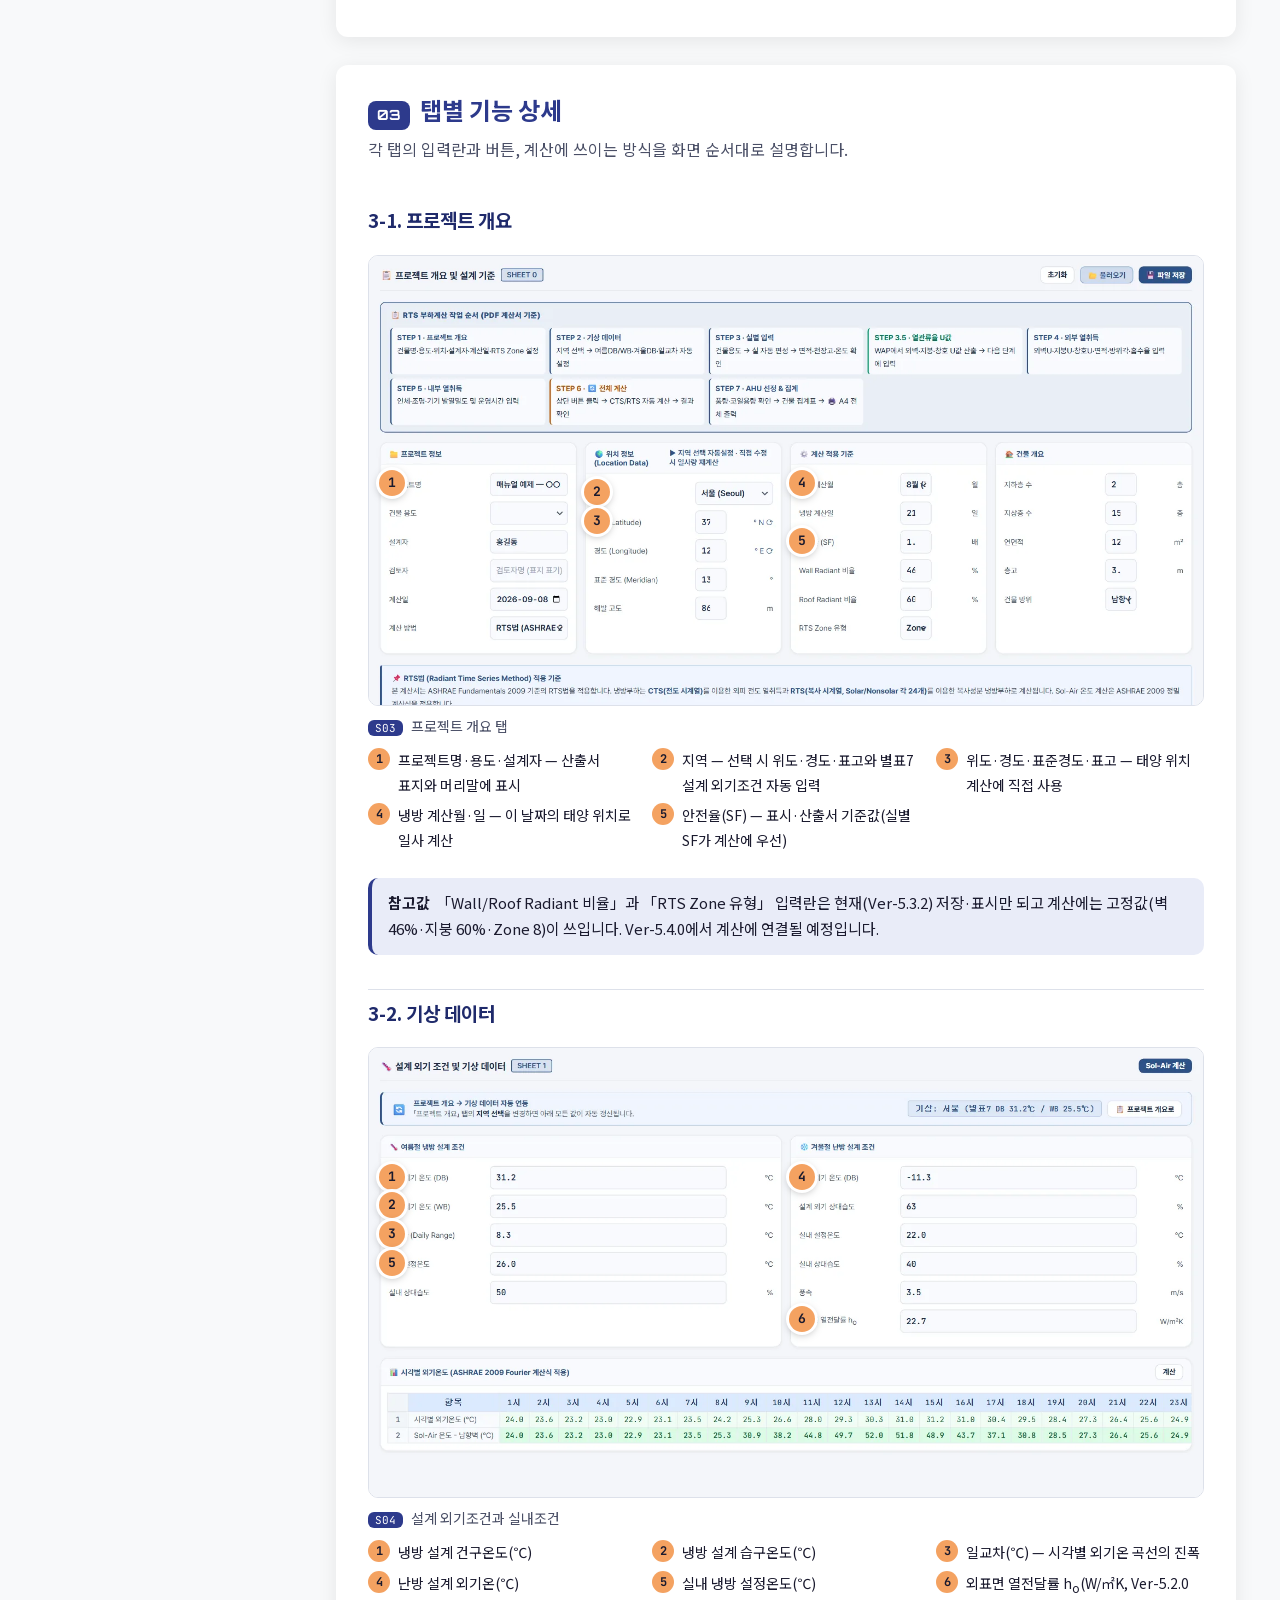
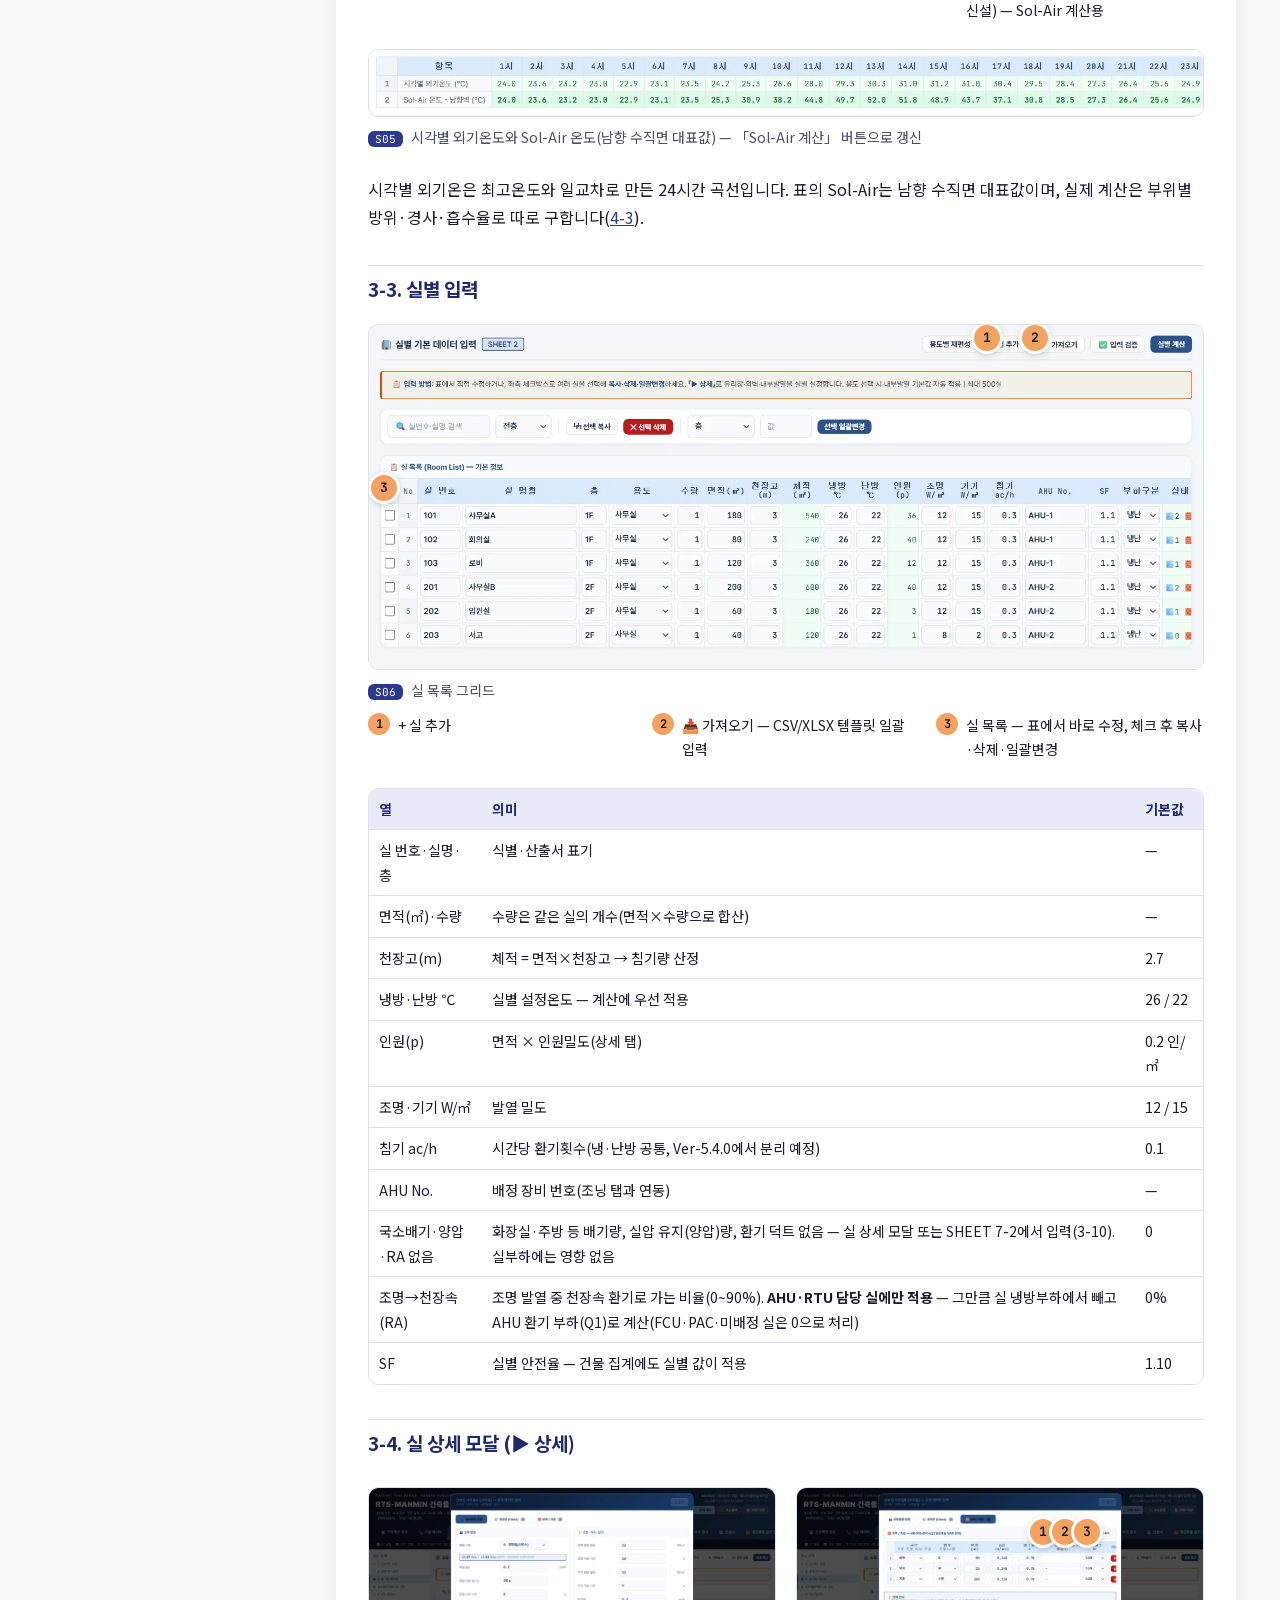
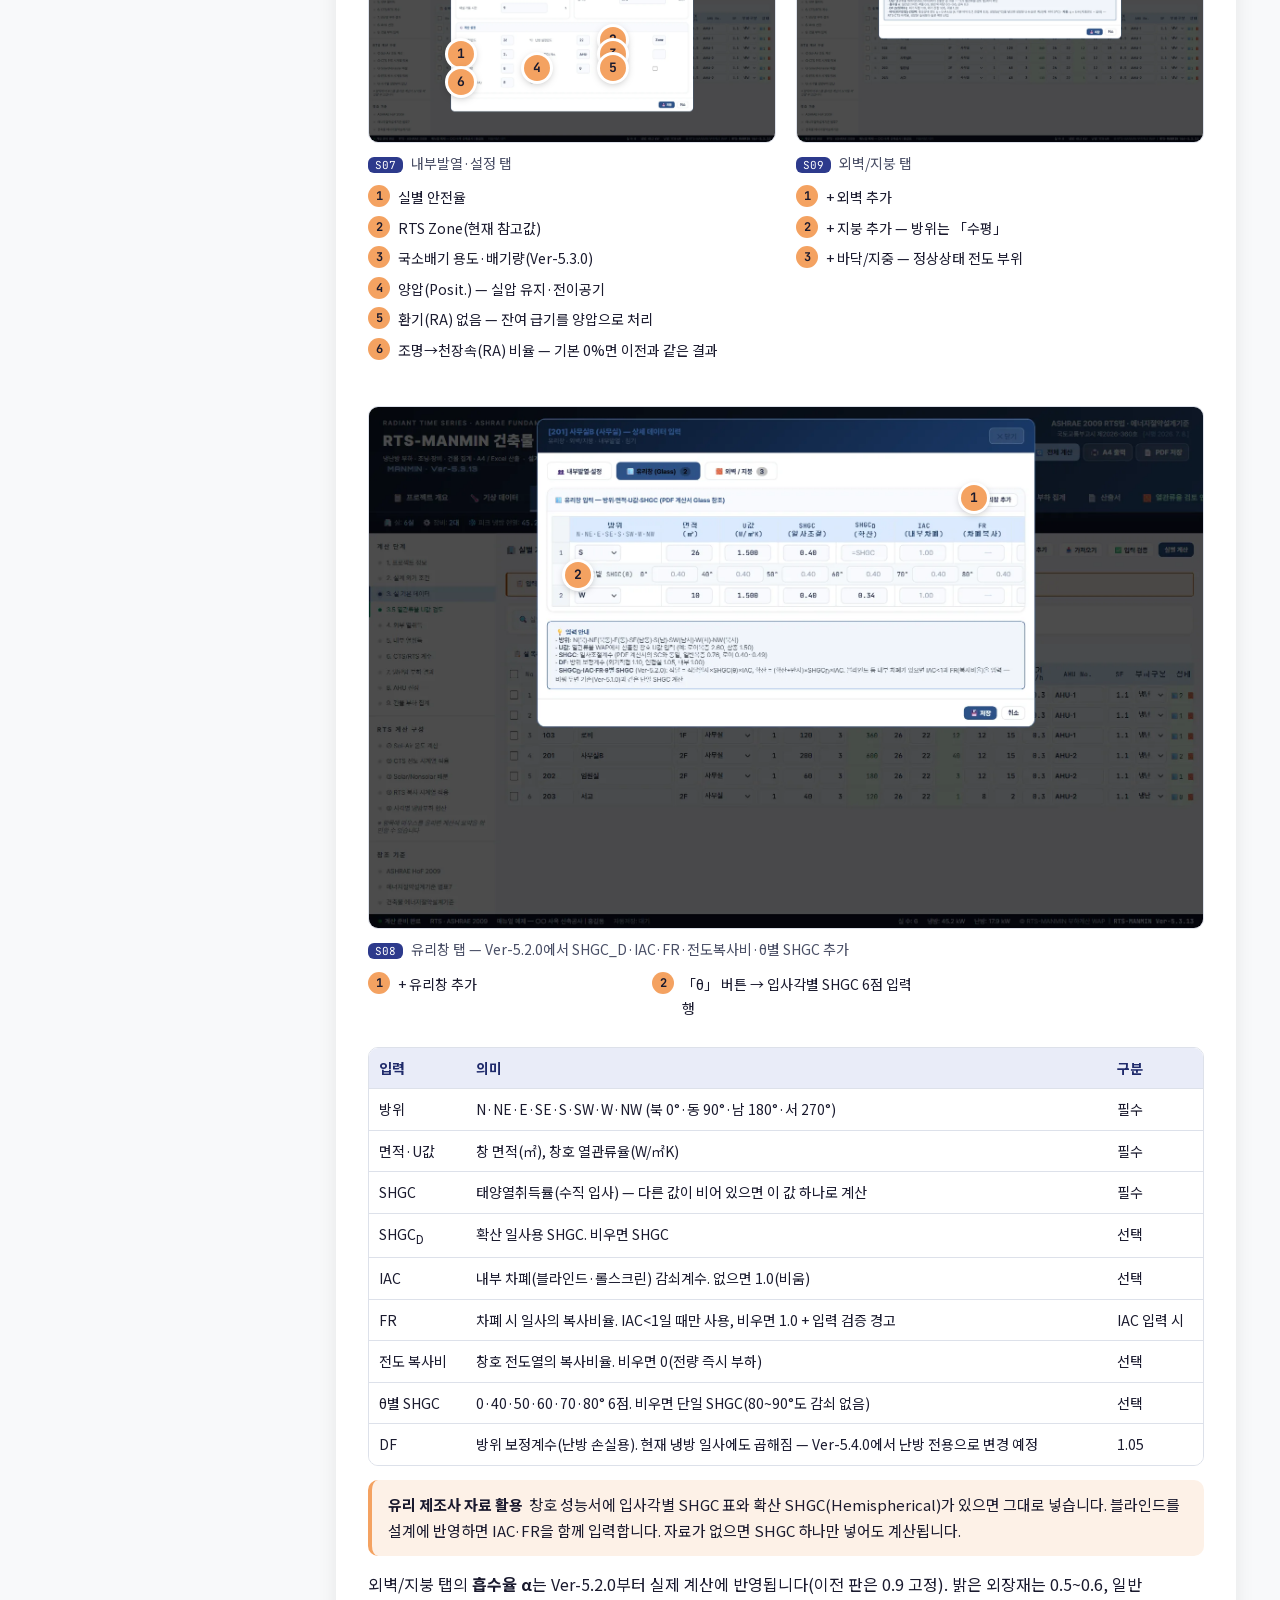
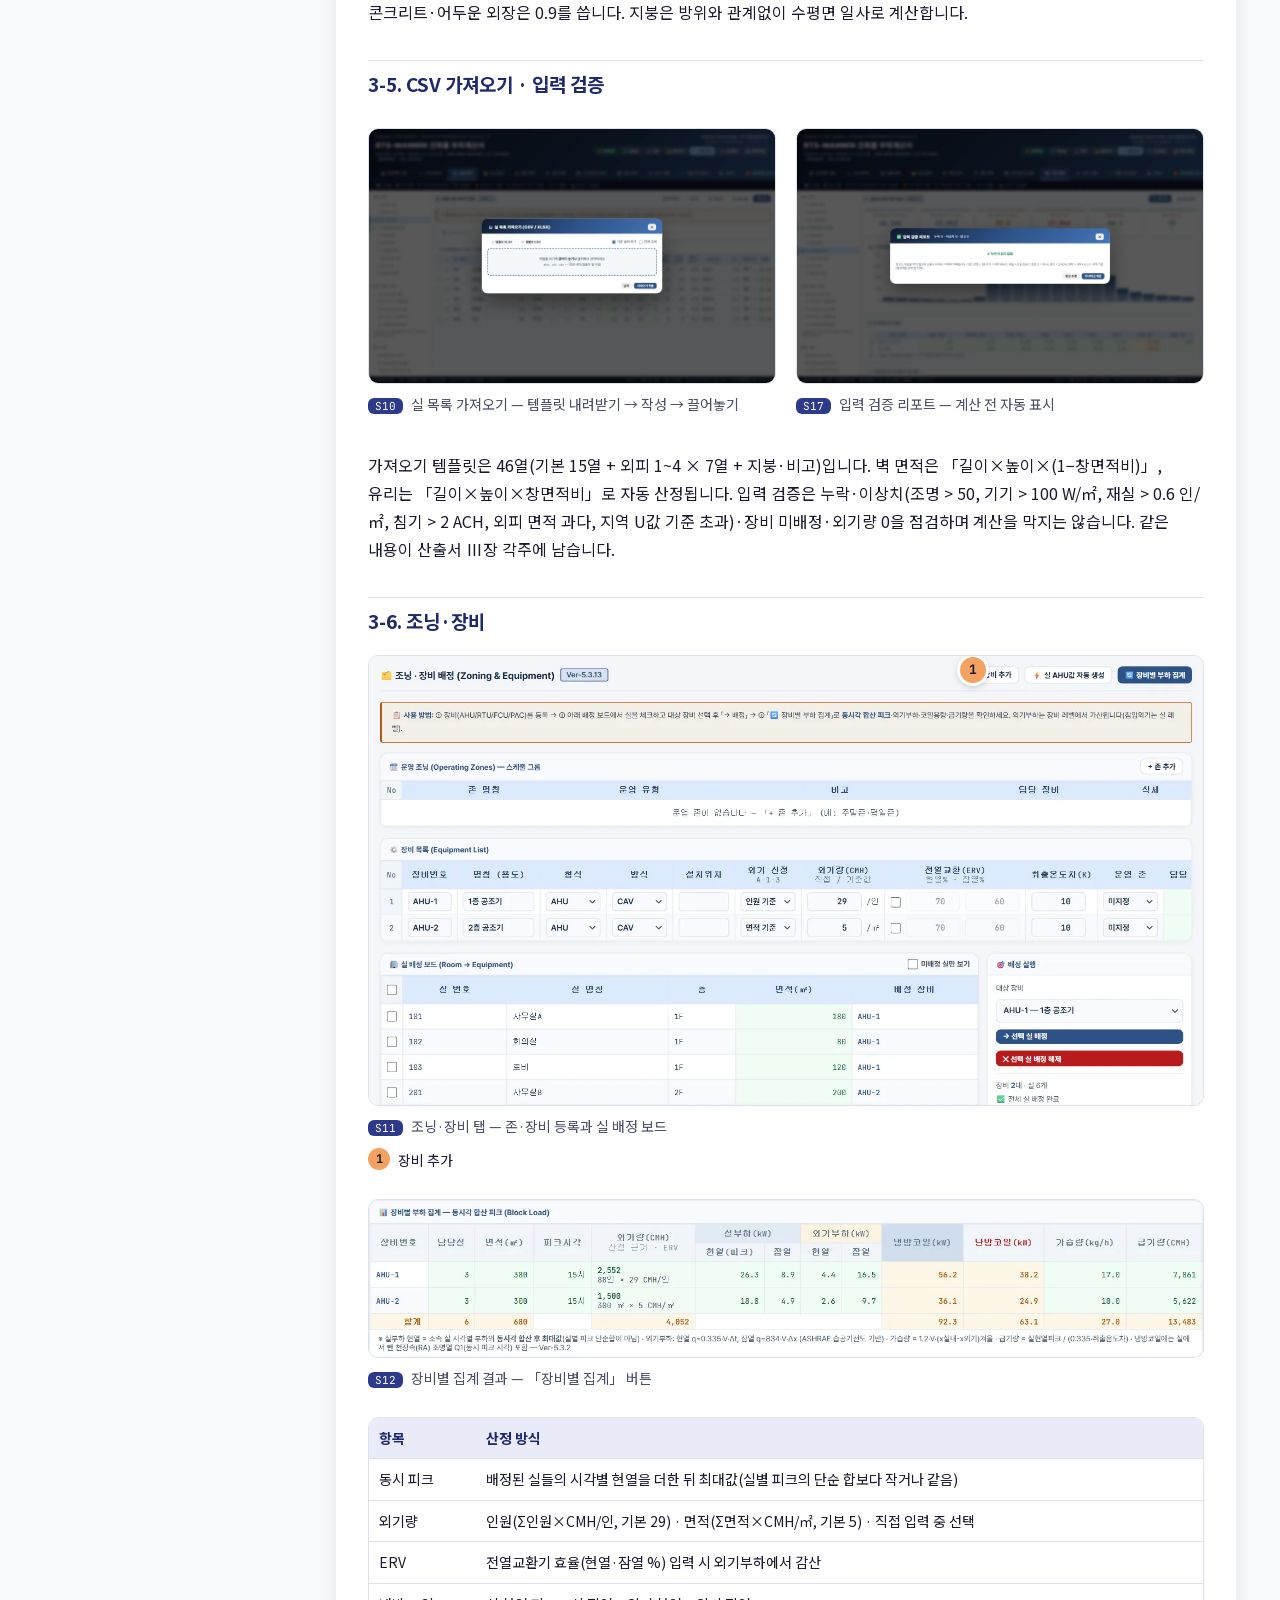
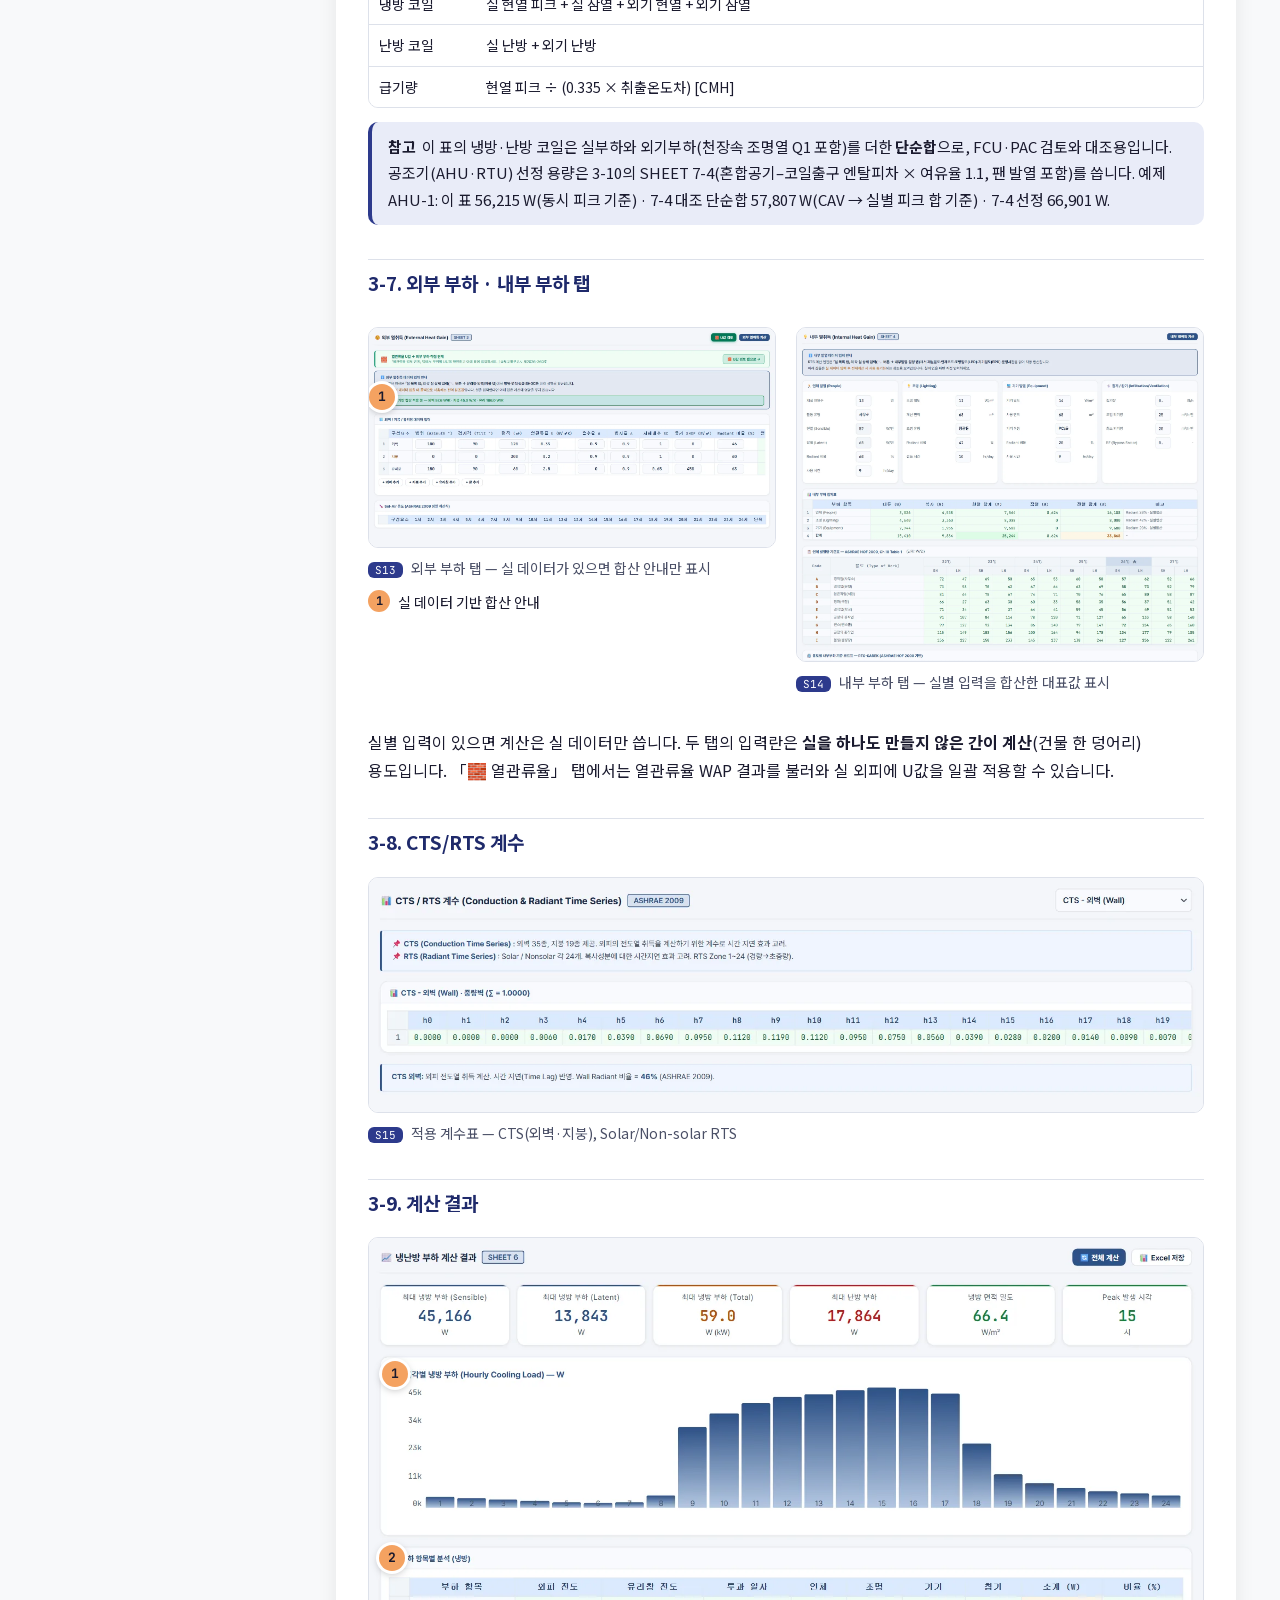
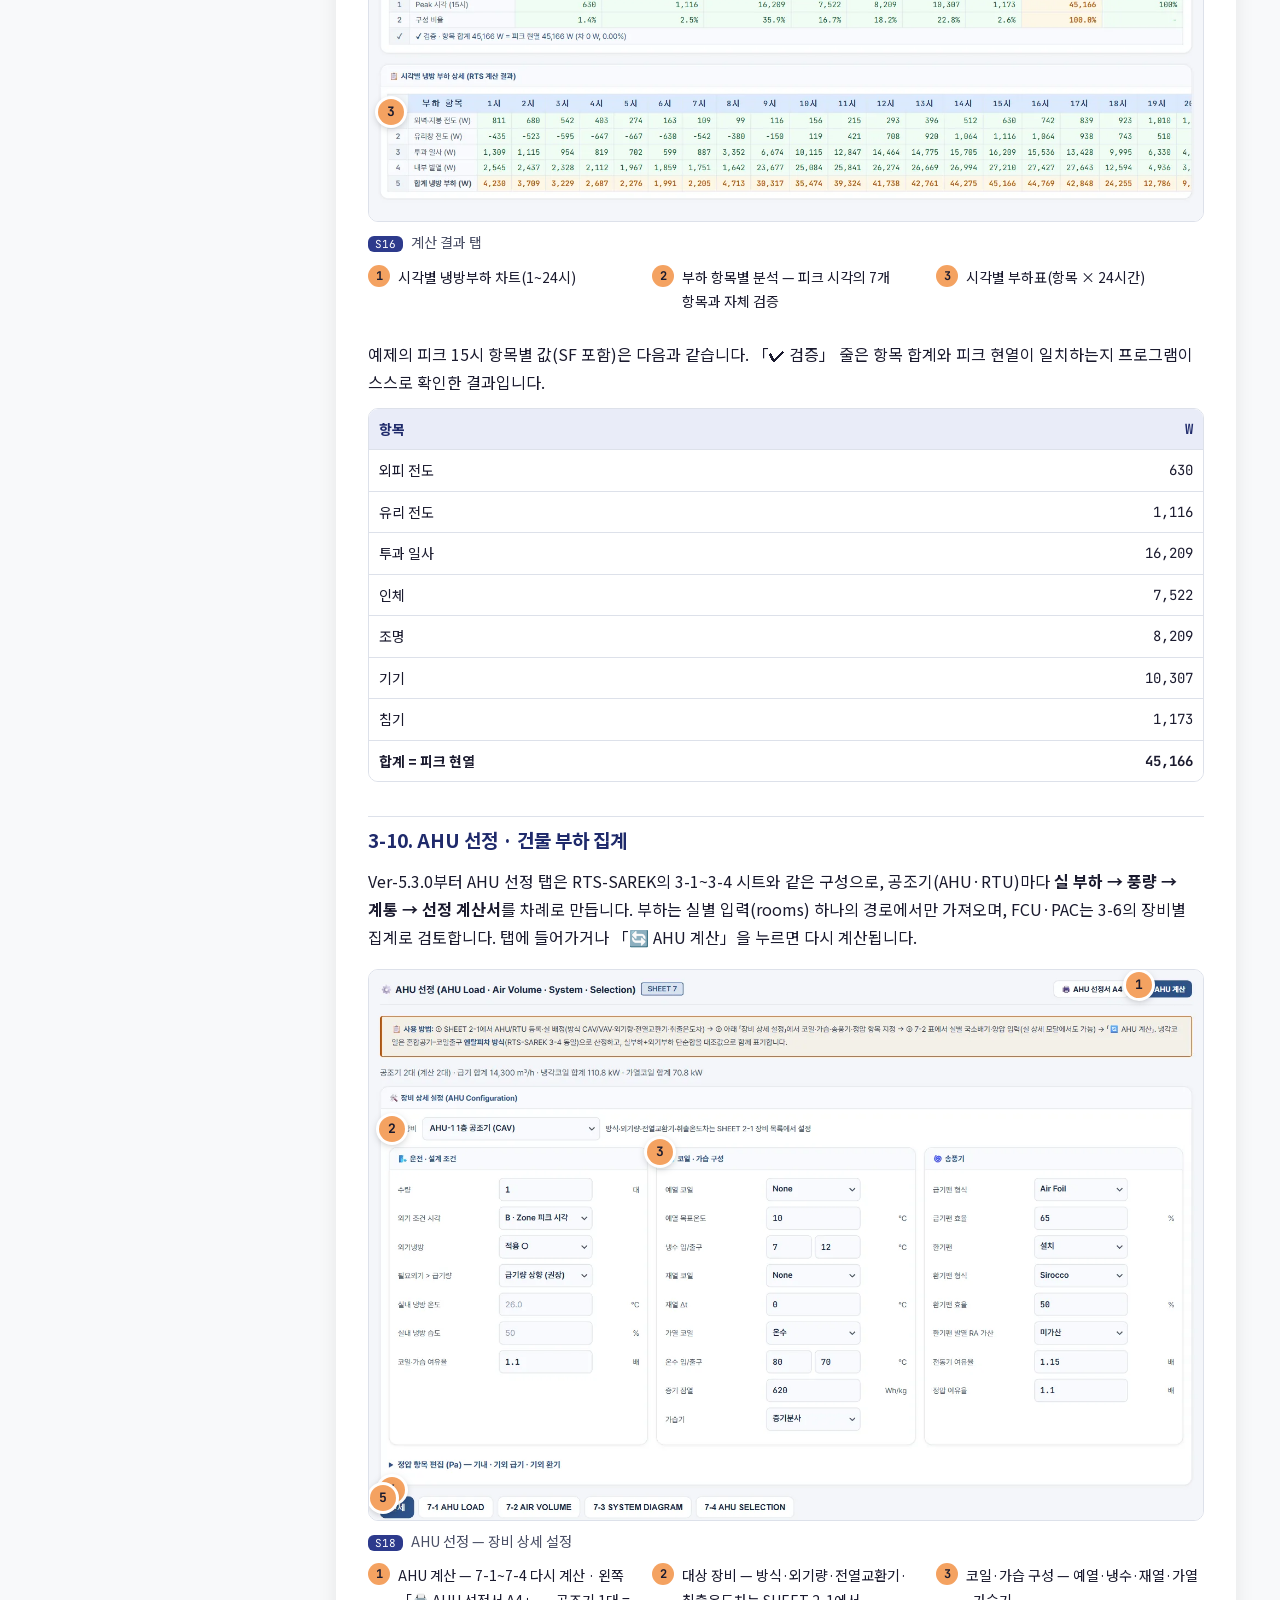
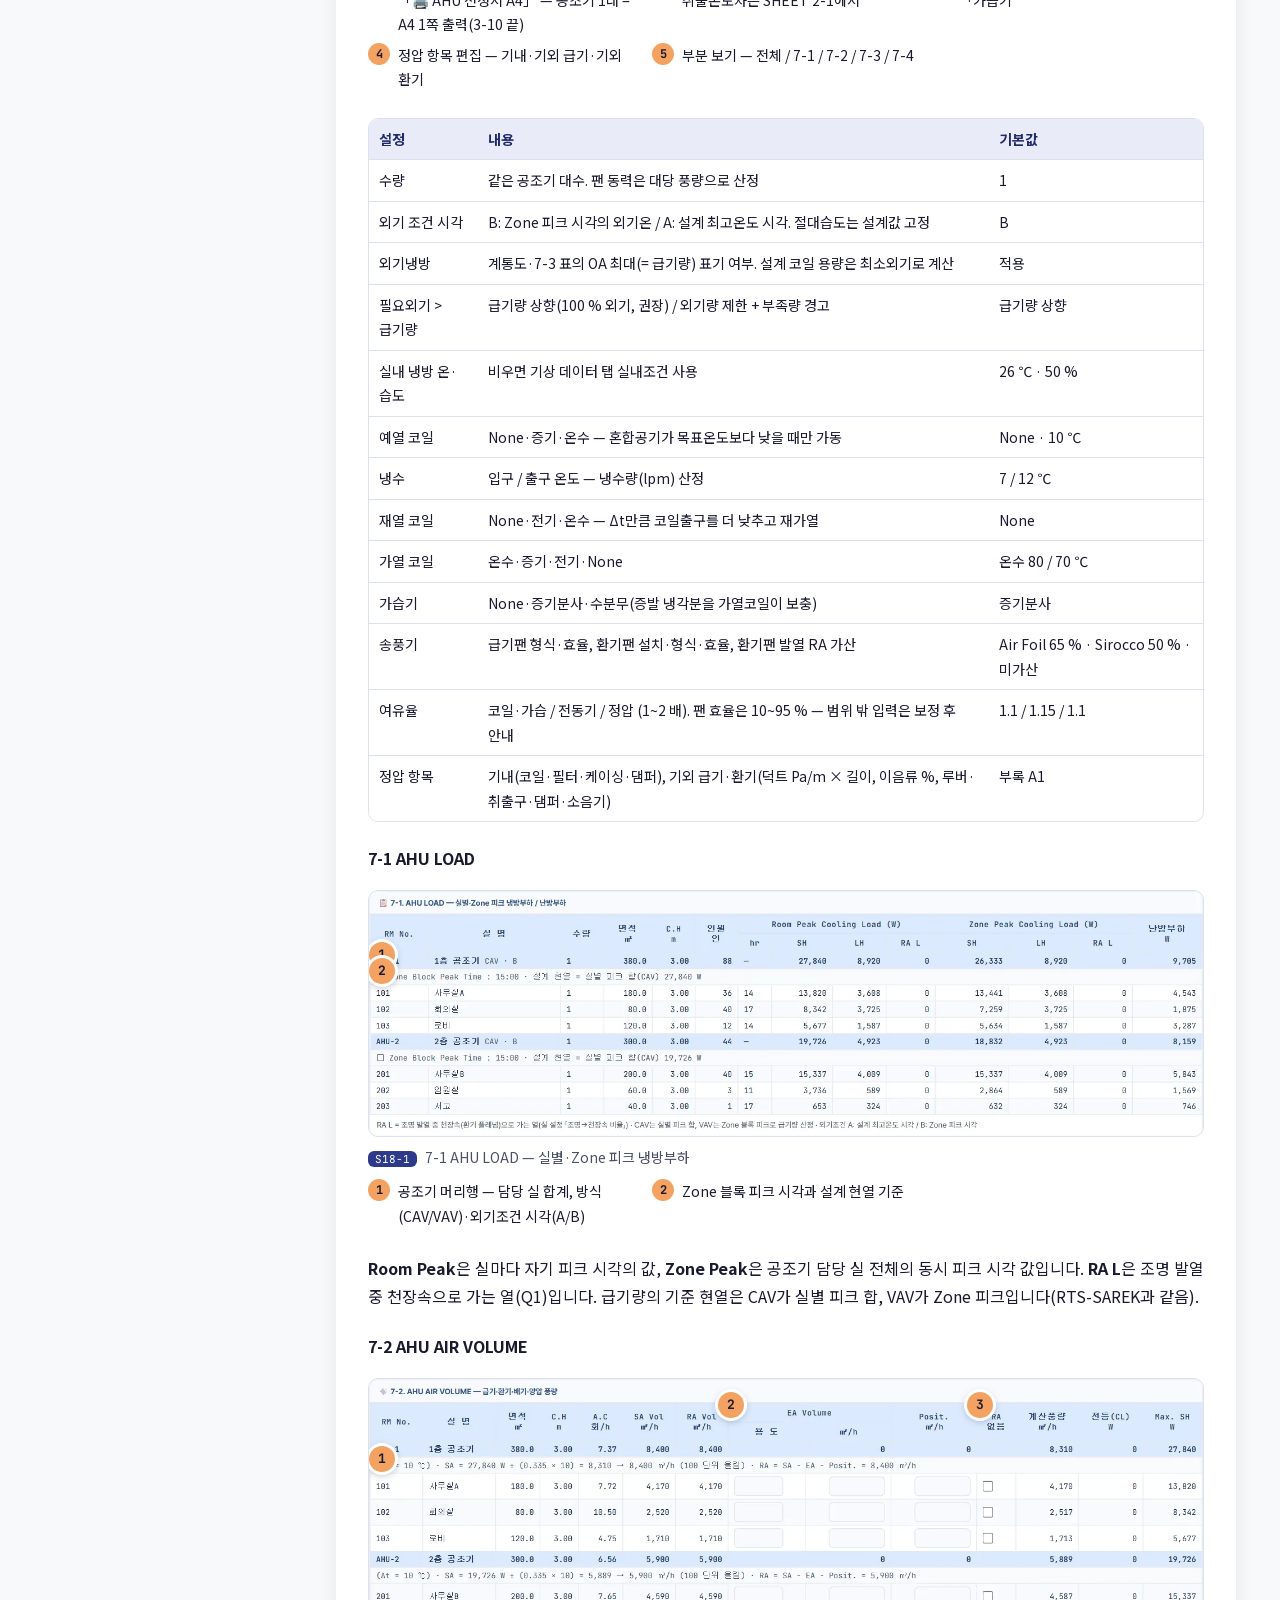
==== commit 54973bed: "v5.3.14 — 공통 인쇄 원본 manmin-print v1.0 적용 + 매뉴얼 화면 이미지 28장 최신 화면으로 교체(작업지시서 §25-6-49) · 캐시명 rts-v5.3.1" ====
--- a/manual/index.html
+++ b/manual/index.html
@@ -1,8 +1,8 @@
 <!doctype html>
 <html lang="ko"><head>
 <meta charset="utf-8"><meta name="viewport" content="width=device-width,initial-scale=1">
-<title>RTS-MANMIN 사용자 매뉴얼 Ver-5.3.2</title>
-<meta name="description" content="RTS-MANMIN Ver-5.3.2 냉난방 부하계산 웹도구 사용자 매뉴얼 — 화면 기능, 기술기준(ASHRAE RTS법·에너지절약설계기준), 실무 작업 방법">
+<title>RTS-MANMIN 사용자 매뉴얼 Ver-5.3.14</title>
+<meta name="description" content="RTS-MANMIN Ver-5.3.14 냉난방 부하계산 웹도구 사용자 매뉴얼 — 화면 기능, 기술기준(ASHRAE RTS법·에너지절약설계기준), 실무 작업 방법">
 <meta name="author" content="김만민 건축사 · ㈜대성건축사사무소">
 <meta name="theme-color" content="#2d5186"><meta name="color-scheme" content="light dark">
 <link rel="stylesheet" href="./assets/fonts/manmin-fonts.css">
@@ -198,16 +198,16 @@
 <div class="mh-prog" aria-hidden="true"><i></i></div>
 <header class="top"><div class="top-in">
 <div class="mh-main">
-<div class="mh-eb"><span class="eyebrow">RADIANT TIME SERIES · USER MANUAL</span><span class="mh-ver">Ver-5.3.2</span></div>
+<div class="mh-eb"><span class="eyebrow">RADIANT TIME SERIES · USER MANUAL</span><span class="mh-ver">Ver-5.3.14</span></div>
 <h1>RTS-MANMIN 건축물 부하계산 사용자 매뉴얼</h1>
 <p class="sub">웹 기능 · 기술기준 · 작업 방법 — 일반 기술자용 안내서</p>
 <p class="mh-meta">2026-10-21 · 김만민 건축사 · ㈜대성건축사사무소 · ASHRAE RTS법 · 에너지절약설계기준</p>
 </div>
-<div class="mh-act"><a class="mh-btn pri" href="../index.html" aria-label="RTS-MANMIN 열기">▶ 계산서 열기</a><a class="mh-btn sec" href="RTS-MANMIN_사용자매뉴얼_Ver-5.3.2.pdf" download>⤓ PDF (A4)</a></div>
+<div class="mh-act"><a class="mh-btn pri" href="../index.html" aria-label="RTS-MANMIN 열기">▶ 계산서 열기</a><a class="mh-btn sec" href="RTS-MANMIN_사용자매뉴얼_Ver-5.3.14.pdf" download>⤓ PDF (A4)</a></div>
 </div></header>
 <div class="wrap"><nav class="toc" aria-label="목차"><details open><summary class="toc-sum">목차 <span aria-hidden="true">▾</span></summary><h2>목차</h2><ol><li><a href="#ch0">0. 이 매뉴얼에 대하여</a></li><li><a href="#ch1">1. RTS-MANMIN 한눈에 보기</a></li><li class="sub"><a href="#s1-1">화면 구성</a></li><li class="sub"><a href="#s1-2">헤더 버튼</a></li><li class="sub"><a href="#s1-3">설치·저장·불러오기</a></li><li><a href="#ch2">2. 10분 따라하기</a></li><li><a href="#ch3">3. 탭별 기능 상세</a></li><li class="sub"><a href="#s3-1">프로젝트 개요</a></li><li class="sub"><a href="#s3-2">기상 데이터</a></li><li class="sub"><a href="#s3-3">실별 입력</a></li><li class="sub"><a href="#s3-4">실 상세 모달</a></li><li class="sub"><a href="#s3-5">CSV·입력 검증</a></li><li class="sub"><a href="#s3-6">조닝·장비</a></li><li class="sub"><a href="#s3-7">외부·내부 부하</a></li><li class="sub"><a href="#s3-8">CTS/RTS 계수</a></li><li class="sub"><a href="#s3-9">계산 결과</a></li><li class="sub"><a href="#s3-10">AHU·건물 집계</a></li><li class="sub"><a href="#s3-11">산출서·출력</a></li><li class="sub"><a href="#s3-12">모바일</a></li><li><a href="#ch4">4. 기술기준 해설</a></li><li class="sub"><a href="#s4-1">RTS법 원리</a></li><li class="sub"><a href="#s4-2">태양 위치·일사</a></li><li class="sub"><a href="#s4-3">상당외기온도</a></li><li class="sub"><a href="#s4-4">전도(CTS)</a></li><li class="sub"><a href="#s4-5">유리 일사</a></li><li class="sub"><a href="#s4-6">내부발열·침기</a></li><li class="sub"><a href="#s4-7">안전율·동시부하</a></li><li class="sub"><a href="#s4-8">국내 기준</a></li><li class="sub"><a href="#s4-9">AHU 선정 산식</a></li><li><a href="#ch5">5. 실무 작업 방법</a></li><li class="sub"><a href="#s5-1">설계 단계 절차</a></li><li class="sub"><a href="#s5-2">타 프로그램 대조</a></li><li class="sub"><a href="#s5-3">하림 검증 사례</a></li><li class="sub"><a href="#s5-4">SAREK AHU 대조</a></li><li class="sub"><a href="#s5-5">회귀 시험</a></li><li><a href="#ch6">6. 문제 해결·FAQ</a></li><li><a href="#ch7">부록</a></li><li class="sub"><a href="#a1">입력값 기본값·근거</a></li><li class="sub"><a href="#a2">버전 변경 내역</a></li><li class="sub"><a href="#a3">용어</a></li></ol></details></nav><main><section class="ch" id="ch0"><h2><span class="n">00</span>이 매뉴얼에 대하여</h2>
 <p class="lead">RTS-MANMIN은 ASHRAE RTS법(Radiant Time Series)으로 건축물 냉·난방 부하를 실별·장비별·건물별로 산정하고 A4 산출서와 Excel로 출력하는 웹 계산도구입니다. 이 매뉴얼은 처음 쓰는 설비·건축 기술자가 화면 순서대로 따라 하며 결과를 읽고 검토할 수 있도록 작성했습니다.</p>
-<div class="tbl"><table><thead><tr><th class="">항목</th><th class="">내용</th></tr></thead><tbody><tr><td class="">대상 프로그램</td><td class="">RTS-MANMIN <b>Ver-5.3.2</b> (2026-10-21 배포) — 앱 헤더 「📘 매뉴얼」 버튼으로 이 문서가 열립니다</td></tr><tr><td class="">접속 주소</td><td class=""><a href="https://manminkim-eng.github.io/Radiant-Time-Series-Method/index.html" target="_blank" rel="noopener">manminkim-eng.github.io/Radiant-Time-Series-Method</a></td></tr><tr><td class="">매뉴얼 판</td><td class=""><b>Ver-5.3.2</b> (프로그램과 같은 판 번호, 2판 — AHU 선정 추가·보강·A4 출력) · 2026-10-21 · 초판 Ver-5.2.1(2026-10-08) · 작성 김만민 건축사(㈜대성건축사사무소)</td></tr><tr><td class="">내려받기</td><td class=""><a href="RTS-MANMIN_사용자매뉴얼_Ver-5.3.2.pdf" download>PDF(A4)</a> · <a href="../index.html">RTS-MANMIN 열기</a></td></tr><tr><td class="">예제 파일</td><td class=""><a href="sample/manual_example_6rooms.rts" download>manual_example_6rooms.rts</a> — 본문 그림은 모두 이 파일로 캡처 · <a href="sample/sample_2rooms.rts" download>sample_2rooms.rts</a>(회귀 시험용 2실)</td></tr><tr><td class="">읽는 순서</td><td class="">처음이면 1장 → 2장(따라하기) → 필요할 때 3장(탭별 상세). 결과 검토·보고서 작성은 4장(기술기준)·5장(작업 방법)</td></tr></tbody></table></div>
+<div class="tbl"><table><thead><tr><th class="">항목</th><th class="">내용</th></tr></thead><tbody><tr><td class="">대상 프로그램</td><td class="">RTS-MANMIN <b>Ver-5.3.14</b> (2026-11-08 배포) — 앱 헤더 「📘 매뉴얼」 버튼으로 이 문서가 열립니다</td></tr><tr><td class="">접속 주소</td><td class=""><a href="https://manminkim-eng.github.io/Radiant-Time-Series-Method/index.html" target="_blank" rel="noopener">manminkim-eng.github.io/Radiant-Time-Series-Method</a></td></tr><tr><td class="">매뉴얼 판</td><td class=""><b>Ver-5.3.2</b> (프로그램과 같은 판 번호, 2판 — AHU 선정 추가·보강·A4 출력) · 2026-10-21 · 초판 Ver-5.2.1(2026-10-08) · 작성 김만민 건축사(㈜대성건축사사무소)</td></tr><tr><td class="">내려받기</td><td class=""><a href="RTS-MANMIN_사용자매뉴얼_Ver-5.3.14.pdf" download>PDF(A4)</a> · <a href="../index.html">RTS-MANMIN 열기</a></td></tr><tr><td class="">예제 파일</td><td class=""><a href="sample/manual_example_6rooms.rts" download>manual_example_6rooms.rts</a> — 본문 그림은 모두 이 파일로 캡처 · <a href="sample/sample_2rooms.rts" download>sample_2rooms.rts</a>(회귀 시험용 2실)</td></tr><tr><td class="">읽는 순서</td><td class="">처음이면 1장 → 2장(따라하기) → 필요할 때 3장(탭별 상세). 결과 검토·보고서 작성은 4장(기술기준)·5장(작업 방법)</td></tr></tbody></table></div>
 <div class="note"><b>표기</b>그림 위 주황색 번호(①②…)는 그림 아래 범례 번호와 같습니다. 그림을 누르면 크게 볼 수 있습니다. 버튼 이름은 「전체 계산」처럼 낫표로, 입력란은 <code>p-sf</code>처럼 화면 요소 ID를 함께 적었습니다.</div>
 <div class="warn"><b>책임 한계</b>본 도구는 설계용 부하 산정 보조 프로그램입니다. 입력값(외피 성능·재실·스케줄·외기조건)과 결과의 적정성은 담당 기술자가 검토·확인해야 하며, 장비 선정 시 여유율·배관·덕트 손실은 별도로 반영합니다.</div>
 </section>
@@ -220,10 +220,10 @@
 <div class="card"><h5>출력</h5><p>A4 산출서(표지~Ⅶ·Ⅴ-1~4 AHU 선정·부록)·PDF, Excel 12개 시트, 프로젝트 파일 .rts</p></div>
 </div>
 <h3 id="s1-1">1-1. 화면 구성</h3>
-<figure class="shot" id="fig-s01_overview"><div class="frame"><img src="images/s01_overview.webp" width="1440" height="900" loading="lazy" alt="전체 화면 — 헤더·작업 탭·요약 스트립·계산 단계 메뉴"><span class="pin" style="left:55.52%;top:7.80%">1</span><span class="pin" style="left:1.50%;top:15.38%">2</span><span class="pin" style="left:2.07%;top:21.93%">3</span><span class="pin" style="left:1.50%;top:27.24%">4</span></div><figcaption><span class="fno">S01</span>전체 화면 — 헤더·작업 탭·요약 스트립·계산 단계 메뉴</figcaption><ol class="legend"><li><b>1</b><span>헤더 버튼: 저장·불러오기·전체 계산·출력</span></li><li><b>2</b><span>작업 탭 12개: 왼쪽에서 오른쪽 순서가 작업 순서</span></li><li><b>3</b><span>요약 스트립: 실 수·장비 수·피크 냉방·난방·총부하·원단위가 계산 때마다 갱신</span></li><li><b>4</b><span>계산 단계 메뉴: 탭과 같은 곳으로 이동, 아래쪽은 RTS 계산 구성 설명</span></li></ol></figure>
+<figure class="shot" id="fig-s01_overview"><div class="frame"><img src="images/s01_overview.webp" width="1440" height="900" loading="lazy" alt="전체 화면 — 헤더·작업 탭·요약 스트립·계산 단계 메뉴"><span class="pin" style="left:55.70%;top:7.78%">1</span><span class="pin" style="left:1.50%;top:15.49%">2</span><span class="pin" style="left:1.50%;top:22.08%">3</span><span class="pin" style="left:1.50%;top:25.96%">4</span></div><figcaption><span class="fno">S01</span>전체 화면 — 헤더·작업 탭·요약 스트립·계산 단계 메뉴</figcaption><ol class="legend"><li><b>1</b><span>헤더 버튼: 저장·불러오기·전체 계산·출력</span></li><li><b>2</b><span>작업 탭 12개: 왼쪽에서 오른쪽 순서가 작업 순서</span></li><li><b>3</b><span>요약 스트립: 실 수·장비 수·피크 냉방·난방·총부하·원단위가 계산 때마다 갱신</span></li><li><b>4</b><span>계산 단계 메뉴: 탭과 같은 곳으로 이동, 아래쪽은 RTS 계산 구성 설명</span></li></ol></figure>
 <div class="tbl"><table><thead><tr><th class="">탭</th><th class="">하는 일</th><th class="">본문</th></tr></thead><tbody><tr><td class="">📋 프로젝트 개요</td><td class="">건물명·용도·위치(위도·경도)·계산월일·안전율</td><td class="">3-1</td></tr><tr><td class="">🌡️ 기상 데이터</td><td class="">냉·난방 설계 외기온·습도, 일교차, 실내조건, Sol-Air 표</td><td class="">3-2</td></tr><tr><td class="">🏢 실별 입력</td><td class="">실 목록 그리드, 실 상세(내부발열·유리·외벽/지붕)</td><td class="">3-3·3-4</td></tr><tr><td class="">🗂️ 조닝·장비</td><td class="">존·장비 등록, 실 배정, 외기량, 장비별 집계</td><td class="">3-6</td></tr><tr><td class="">🌞 외부 부하 / 💡 내부 부하</td><td class="">실 데이터 합산 결과 확인(실이 없을 때만 직접 입력)</td><td class="">3-7</td></tr><tr><td class="">📊 CTS/RTS 계수</td><td class="">적용 중인 계수표 확인</td><td class="">3-8</td></tr><tr><td class="">📈 계산 결과</td><td class="">시각별 냉방부하 차트·표, 항목별 분석, 실별 결과</td><td class="">3-9</td></tr><tr><td class="">⚙️ AHU 선정 / 🏗️ 건물 부하 집계</td><td class="">공조기별 LOAD·AIR VOLUME·SYSTEM DIAGRAM·SELECTION(SHEET 7-1~7-4), 건물 집계</td><td class="">3-10</td></tr><tr><td class="">📄 산출서</td><td class="">A4 계산서 조립·미리보기·PDF</td><td class="">3-11</td></tr><tr><td class="">🧱 열관류율</td><td class="">열관류율 WAP 결과 연계(U값 일괄 적용)</td><td class="">3-7</td></tr></tbody></table></div>
 <h3 id="s1-2">1-2. 헤더 버튼</h3>
-<figure class="shot" id="fig-s02_hdrbtns"><div class="frame"><img src="images/s02_hdrbtns.webp" width="638" height="89" loading="lazy" alt="헤더 버튼 묶음"><span class="pin" style="left:34.43%;top:67.61%">1</span><span class="pin" style="left:45.73%;top:67.61%">2</span><span class="pin" style="left:60.48%;top:67.61%">3</span><span class="pin" style="left:75.65%;top:67.61%">4</span><span class="pin" style="left:89.68%;top:67.61%">5</span><span class="pin" style="left:6.66%;top:67.61%">6</span><span class="pin" style="left:16.40%;top:60.30%">7</span></div><figcaption><span class="fno">S02</span>헤더 버튼 묶음</figcaption><ol class="legend"><li><b>1</b><span>저장 — 현재 입력 전체를 .rts 파일로 내려받기</span></li><li><b>2</b><span>불러오기 — .rts 파일을 열어 이어서 작업</span></li><li><b>3</b><span>전체 계산 — 입력 검증 후 모든 부하 재계산</span></li><li><b>4</b><span>A4 출력 — 산출서 인쇄</span></li><li><b>5</b><span>PDF 저장 — 파일명 RTS_부하계산서_{프로젝트}_{날짜}</span></li><li><b>6</b><span>열관류율 — 열관류율 종합검토 WAP 새 창</span></li><li><b>7</b><span>매뉴얼 — 이 사용자 매뉴얼을 새 창으로 열기(Ver-5.2.1 신설, 인터넷 연결 필요)</span></li></ol></figure>
+<figure class="shot" id="fig-s02_hdrbtns"><div class="frame"><img src="images/s02_hdrbtns.webp" width="632" height="42" loading="lazy" alt="헤더 버튼 묶음"><span class="pin" style="left:29.15%;top:17.29%">1</span><span class="pin" style="left:40.58%;top:17.29%">2</span><span class="pin" style="left:55.30%;top:17.29%">3</span><span class="pin" style="left:70.46%;top:17.29%">4</span><span class="pin" style="left:84.94%;top:17.29%">5</span><span class="pin" style="left:1.50%;top:17.29%">6</span><span class="pin" style="left:16.07%;top:17.29%">7</span></div><figcaption><span class="fno">S02</span>헤더 버튼 묶음</figcaption><ol class="legend"><li><b>1</b><span>저장 — 현재 입력 전체를 .rts 파일로 내려받기</span></li><li><b>2</b><span>불러오기 — .rts 파일을 열어 이어서 작업</span></li><li><b>3</b><span>전체 계산 — 입력 검증 후 모든 부하 재계산</span></li><li><b>4</b><span>A4 출력 — 산출서 인쇄</span></li><li><b>5</b><span>PDF 저장 — 파일명 RTS_부하계산서_{프로젝트}_{날짜}</span></li><li><b>6</b><span>열관류율 — 열관류율 종합검토 WAP 새 창</span></li><li><b>7</b><span>매뉴얼 — 이 사용자 매뉴얼을 새 창으로 열기(Ver-5.2.1 신설, 인터넷 연결 필요)</span></li></ol></figure>
 <h3 id="s1-3">1-3. 설치·저장·불러오기</h3>
 <ul>
 <li><b>앱 설치(PWA)</b> — Edge·Chrome 주소창 오른쪽의 설치 아이콘 또는 헤더 「📲 설치」. 설치 후에는 오프라인에서도 실행됩니다.</li>
@@ -251,21 +251,21 @@
 <section class="ch" id="ch3"><h2><span class="n">03</span>탭별 기능 상세</h2>
 <p class="lead">각 탭의 입력란과 버튼, 계산에 쓰이는 방식을 화면 순서대로 설명합니다.</p>
 <h3 id="s3-1">3-1. 프로젝트 개요</h3>
-<figure class="shot" id="fig-s03_project"><div class="frame"><img src="images/s03_project.webp" width="1236" height="714" loading="lazy" alt="프로젝트 개요 탭"><span class="pin" style="left:15.37%;top:45.17%">1</span><span class="pin" style="left:39.64%;top:47.41%">2</span><span class="pin" style="left:39.64%;top:53.30%">3</span><span class="pin" style="left:63.91%;top:45.17%">4</span><span class="pin" style="left:63.91%;top:56.94%">5</span></div><figcaption><span class="fno">S03</span>프로젝트 개요 탭</figcaption><ol class="legend"><li><b>1</b><span>프로젝트명·용도·설계자 — 산출서 표지와 머리말에 표시</span></li><li><b>2</b><span>지역 — 선택 시 위도·경도·표고와 별표7 설계 외기조건 자동 입력</span></li><li><b>3</b><span>위도·경도·표준경도·표고 — 태양 위치 계산에 직접 사용</span></li><li><b>4</b><span>냉방 계산월·일 — 이 날짜의 태양 위치로 일사 계산</span></li><li><b>5</b><span>안전율(SF) — 표시·산출서 기준값(실별 SF가 계산에 우선)</span></li></ol></figure>
+<figure class="shot" id="fig-s03_project"><div class="frame"><img src="images/s03_project.webp" width="1220" height="658" loading="lazy" alt="프로젝트 개요 탭"><span class="pin" style="left:2.78%;top:50.73%">1</span><span class="pin" style="left:27.37%;top:52.71%">2</span><span class="pin" style="left:27.37%;top:59.10%">3</span><span class="pin" style="left:51.96%;top:50.73%">4</span><span class="pin" style="left:51.96%;top:63.51%">5</span></div><figcaption><span class="fno">S03</span>프로젝트 개요 탭</figcaption><ol class="legend"><li><b>1</b><span>프로젝트명·용도·설계자 — 산출서 표지와 머리말에 표시</span></li><li><b>2</b><span>지역 — 선택 시 위도·경도·표고와 별표7 설계 외기조건 자동 입력</span></li><li><b>3</b><span>위도·경도·표준경도·표고 — 태양 위치 계산에 직접 사용</span></li><li><b>4</b><span>냉방 계산월·일 — 이 날짜의 태양 위치로 일사 계산</span></li><li><b>5</b><span>안전율(SF) — 표시·산출서 기준값(실별 SF가 계산에 우선)</span></li></ol></figure>
 <div class="note"><b>참고값</b>「Wall/Roof Radiant 비율」과 「RTS Zone 유형」 입력란은 현재(Ver-5.3.2) 저장·표시만 되고 계산에는 고정값(벽 46%·지붕 60%·Zone 8)이 쓰입니다. Ver-5.4.0에서 계산에 연결될 예정입니다.</div>
 <h3 id="s3-2">3-2. 기상 데이터</h3>
-<figure class="shot" id="fig-s04_weather"><div class="frame"><img src="images/s04_weather.webp" width="1236" height="650" loading="lazy" alt="설계 외기조건과 실내조건"><span class="pin" style="left:15.37%;top:29.88%">1</span><span class="pin" style="left:15.37%;top:36.34%">2</span><span class="pin" style="left:15.37%;top:42.80%">3</span><span class="pin" style="left:63.91%;top:29.88%">4</span><span class="pin" style="left:15.37%;top:49.26%">5</span><span class="pin" style="left:63.91%;top:62.18%">6</span></div><figcaption><span class="fno">S04</span>설계 외기조건과 실내조건</figcaption><ol class="legend"><li><b>1</b><span>냉방 설계 건구온도(℃)</span></li><li><b>2</b><span>냉방 설계 습구온도(℃)</span></li><li><b>3</b><span>일교차(℃) — 시각별 외기온 곡선의 진폭</span></li><li><b>4</b><span>난방 설계 외기온(℃)</span></li><li><b>5</b><span>실내 냉방 설정온도(℃)</span></li><li><b>6</b><span>외표면 열전달률 h<sub>o</sub>(W/㎡K, Ver-5.2.0 신설) — Sol-Air 계산용</span></li></ol></figure>
-<figure class="shot" id="fig-s05_hourlytemp"><div class="frame"><img src="images/s05_hourlytemp.webp" width="1204" height="156" loading="lazy" alt="시각별 외기온도와 Sol-Air 온도(남향 수직면 대표값) — 「Sol-Air 계산」 버튼으로 갱신"></div><figcaption><span class="fno">S05</span>시각별 외기온도와 Sol-Air 온도(남향 수직면 대표값) — 「Sol-Air 계산」 버튼으로 갱신</figcaption></figure>
+<figure class="shot" id="fig-s04_weather"><div class="frame"><img src="images/s04_weather.webp" width="1220" height="658" loading="lazy" alt="설계 외기조건과 실내조건"><span class="pin" style="left:2.78%;top:28.71%">1</span><span class="pin" style="left:2.78%;top:35.10%">2</span><span class="pin" style="left:2.78%;top:41.48%">3</span><span class="pin" style="left:51.96%;top:28.71%">4</span><span class="pin" style="left:2.78%;top:47.87%">5</span><span class="pin" style="left:51.96%;top:60.40%">6</span></div><figcaption><span class="fno">S04</span>설계 외기조건과 실내조건</figcaption><ol class="legend"><li><b>1</b><span>냉방 설계 건구온도(℃)</span></li><li><b>2</b><span>냉방 설계 습구온도(℃)</span></li><li><b>3</b><span>일교차(℃) — 시각별 외기온 곡선의 진폭</span></li><li><b>4</b><span>난방 설계 외기온(℃)</span></li><li><b>5</b><span>실내 냉방 설정온도(℃)</span></li><li><b>6</b><span>외표면 열전달률 h<sub>o</sub>(W/㎡K, Ver-5.2.0 신설) — Sol-Air 계산용</span></li></ol></figure>
+<figure class="shot" id="fig-s05_hourlytemp"><div class="frame"><img src="images/s05_hourlytemp.webp" width="1186" height="94" loading="lazy" alt="시각별 외기온도와 Sol-Air 온도(남향 수직면 대표값) — 「Sol-Air 계산」 버튼으로 갱신"></div><figcaption><span class="fno">S05</span>시각별 외기온도와 Sol-Air 온도(남향 수직면 대표값) — 「Sol-Air 계산」 버튼으로 갱신</figcaption></figure>
 <p>시각별 외기온은 최고온도와 일교차로 만든 24시간 곡선입니다. 표의 Sol-Air는 남향 수직면 대표값이며, 실제 계산은 부위별 방위·경사·흡수율로 따로 구합니다(<a href="#s4-3">4-3</a>).</p>
 <h3 id="s3-3">3-3. 실별 입력</h3>
-<figure class="shot" id="fig-s06_rooms"><div class="frame"><img src="images/s06_rooms.webp" width="1236" height="522" loading="lazy" alt="실 목록 그리드"><span class="pin" style="left:74.79%;top:5.40%">1</span><span class="pin" style="left:80.30%;top:5.40%">2</span><span class="pin" style="left:2.46%;top:54.79%">3</span></div><figcaption><span class="fno">S06</span>실 목록 그리드</figcaption><ol class="legend"><li><b>1</b><span>+ 실 추가</span></li><li><b>2</b><span>📥 가져오기 — CSV/XLSX 템플릿 일괄 입력</span></li><li><b>3</b><span>실 목록 — 표에서 바로 수정, 체크 후 복사·삭제·일괄변경</span></li></ol></figure>
+<figure class="shot" id="fig-s06_rooms"><div class="frame"><img src="images/s06_rooms.webp" width="1220" height="505" loading="lazy" alt="실 목록 그리드"><span class="pin" style="left:74.07%;top:3.97%">1</span><span class="pin" style="left:79.87%;top:3.97%">2</span><span class="pin" style="left:1.79%;top:47.32%">3</span></div><figcaption><span class="fno">S06</span>실 목록 그리드</figcaption><ol class="legend"><li><b>1</b><span>+ 실 추가</span></li><li><b>2</b><span>📥 가져오기 — CSV/XLSX 템플릿 일괄 입력</span></li><li><b>3</b><span>실 목록 — 표에서 바로 수정, 체크 후 복사·삭제·일괄변경</span></li></ol></figure>
 <div class="tbl"><table><thead><tr><th class="">열</th><th class="">의미</th><th class="">기본값</th></tr></thead><tbody><tr><td class="">실 번호·실명·층</td><td class="">식별·산출서 표기</td><td class="">—</td></tr><tr><td class="">면적(㎡)·수량</td><td class="">수량은 같은 실의 개수(면적×수량으로 합산)</td><td class="">—</td></tr><tr><td class="">천장고(m)</td><td class="">체적 = 면적×천장고 → 침기량 산정</td><td class="">2.7</td></tr><tr><td class="">냉방·난방 ℃</td><td class="">실별 설정온도 — 계산에 우선 적용</td><td class="">26 / 22</td></tr><tr><td class="">인원(p)</td><td class="">면적 × 인원밀도(상세 탭)</td><td class="">0.2 인/㎡</td></tr><tr><td class="">조명·기기 W/㎡</td><td class="">발열 밀도</td><td class="">12 / 15</td></tr><tr><td class="">침기 ac/h</td><td class="">시간당 환기횟수(냉·난방 공통, Ver-5.4.0에서 분리 예정)</td><td class="">0.1</td></tr><tr><td class="">AHU No.</td><td class="">배정 장비 번호(조닝 탭과 연동)</td><td class="">—</td></tr><tr><td class="">국소배기·양압·RA 없음</td><td class="">화장실·주방 등 배기량, 실압 유지(양압)량, 환기 덕트 없음 — 실 상세 모달 또는 SHEET 7-2에서 입력(3-10). 실부하에는 영향 없음</td><td class="">0</td></tr><tr><td class="">조명→천장속(RA)</td><td class="">조명 발열 중 천장속 환기로 가는 비율(0~90%). <b>AHU·RTU 담당 실에만 적용</b> — 그만큼 실 냉방부하에서 빼고 AHU 환기 부하(Q1)로 계산(FCU·PAC·미배정 실은 0으로 처리)</td><td class="">0%</td></tr><tr><td class="">SF</td><td class="">실별 안전율 — 건물 집계에도 실별 값이 적용</td><td class="">1.10</td></tr></tbody></table></div>
 <h3 id="s3-4">3-4. 실 상세 모달 (▶ 상세)</h3>
 <div class="pair">
-<figure class="shot" id="fig-s07_modal_internal"><div class="frame"><img src="images/s07_modal_internal.webp" width="1440" height="900" loading="lazy" alt="내부발열·설정 탭"><span class="pin" style="left:32.78%;top:65.89%">1</span><span class="pin" style="left:70.18%;top:60.33%">2</span><span class="pin" style="left:70.18%;top:65.89%">3</span><span class="pin" style="left:51.48%;top:71.44%">4</span><span class="pin" style="left:70.18%;top:71.44%">5</span><span class="pin" style="left:32.78%;top:77.00%">6</span></div><figcaption><span class="fno">S07</span>내부발열·설정 탭</figcaption><ol class="legend"><li><b>1</b><span>실별 안전율</span></li><li><b>2</b><span>RTS Zone(현재 참고값)</span></li><li><b>3</b><span>국소배기 용도·배기량(Ver-5.3.0)</span></li><li><b>4</b><span>양압(Posit.) — 실압 유지·전이공기</span></li><li><b>5</b><span>환기(RA) 없음 — 잔여 급기를 양압으로 처리</span></li><li><b>6</b><span>조명→천장속(RA) 비율 — 기본 0%면 이전과 같은 결과</span></li></ol></figure>
-<figure class="shot" id="fig-s09_modal_wall"><div class="frame"><img src="images/s09_modal_wall.webp" width="1440" height="900" loading="lazy" alt="외벽/지붕 탭"><span class="pin" style="left:61.37%;top:18.13%">1</span><span class="pin" style="left:66.60%;top:18.13%">2</span><span class="pin" style="left:71.82%;top:18.13%">3</span></div><figcaption><span class="fno">S09</span>외벽/지붕 탭</figcaption><ol class="legend"><li><b>1</b><span>+ 외벽 추가</span></li><li><b>2</b><span>+ 지붕 추가 — 방위는 「수평」</span></li><li><b>3</b><span>+ 바닥/지중 — 정상상태 전도 부위</span></li></ol></figure>
-</div>
-<figure class="shot" id="fig-s08_modal_glass"><div class="frame"><img src="images/s08_modal_glass.webp" width="1440" height="900" loading="lazy" alt="유리창 탭 — Ver-5.2.0에서 SHGC_D·IAC·FR·전도복사비·θ별 SHGC 추가"><span class="pin" style="left:72.73%;top:18.13%">1</span><span class="pin" style="left:25.05%;top:37.13%">2</span></div><figcaption><span class="fno">S08</span>유리창 탭 — Ver-5.2.0에서 SHGC_D·IAC·FR·전도복사비·θ별 SHGC 추가</figcaption><ol class="legend"><li><b>1</b><span>+ 유리창 추가</span></li><li><b>2</b><span>「θ」 버튼 → 입사각별 SHGC 6점 입력 행</span></li></ol></figure>
+<figure class="shot" id="fig-s07_modal_internal"><div class="frame"><img src="images/s07_modal_internal.webp" width="1440" height="900" loading="lazy" alt="내부발열·설정 탭"><span class="pin" style="left:22.62%;top:65.52%">1</span><span class="pin" style="left:60.03%;top:59.97%">2</span><span class="pin" style="left:60.03%;top:65.52%">3</span><span class="pin" style="left:41.33%;top:71.08%">4</span><span class="pin" style="left:60.03%;top:71.08%">5</span><span class="pin" style="left:22.62%;top:76.63%">6</span></div><figcaption><span class="fno">S07</span>내부발열·설정 탭</figcaption><ol class="legend"><li><b>1</b><span>실별 안전율</span></li><li><b>2</b><span>RTS Zone(현재 참고값)</span></li><li><b>3</b><span>국소배기 용도·배기량(Ver-5.3.0)</span></li><li><b>4</b><span>양압(Posit.) — 실압 유지·전이공기</span></li><li><b>5</b><span>환기(RA) 없음 — 잔여 급기를 양압으로 처리</span></li><li><b>6</b><span>조명→천장속(RA) 비율 — 기본 0%면 이전과 같은 결과</span></li></ol></figure>
+<figure class="shot" id="fig-s09_modal_wall"><div class="frame"><img src="images/s09_modal_wall.webp" width="1440" height="900" loading="lazy" alt="외벽/지붕 탭"><span class="pin" style="left:60.68%;top:17.36%">1</span><span class="pin" style="left:66.12%;top:17.36%">2</span><span class="pin" style="left:71.55%;top:17.36%">3</span></div><figcaption><span class="fno">S09</span>외벽/지붕 탭</figcaption><ol class="legend"><li><b>1</b><span>+ 외벽 추가</span></li><li><b>2</b><span>+ 지붕 추가 — 방위는 「수평」</span></li><li><b>3</b><span>+ 바닥/지중 — 정상상태 전도 부위</span></li></ol></figure>
+</div>
+<figure class="shot" id="fig-s08_modal_glass"><div class="frame"><img src="images/s08_modal_glass.webp" width="1440" height="900" loading="lazy" alt="유리창 탭 — Ver-5.2.0에서 SHGC_D·IAC·FR·전도복사비·θ별 SHGC 추가"><span class="pin" style="left:72.50%;top:17.36%">1</span><span class="pin" style="left:25.05%;top:32.15%">2</span></div><figcaption><span class="fno">S08</span>유리창 탭 — Ver-5.2.0에서 SHGC_D·IAC·FR·전도복사비·θ별 SHGC 추가</figcaption><ol class="legend"><li><b>1</b><span>+ 유리창 추가</span></li><li><b>2</b><span>「θ」 버튼 → 입사각별 SHGC 6점 입력 행</span></li></ol></figure>
 <div class="tbl"><table><thead><tr><th class="">입력</th><th class="">의미</th><th class="">구분</th></tr></thead><tbody><tr><td class="">방위</td><td class="">N·NE·E·SE·S·SW·W·NW (북 0°·동 90°·남 180°·서 270°)</td><td class="">필수</td></tr><tr><td class="">면적·U값</td><td class="">창 면적(㎡), 창호 열관류율(W/㎡K)</td><td class="">필수</td></tr><tr><td class="">SHGC</td><td class="">태양열취득률(수직 입사) — 다른 값이 비어 있으면 이 값 하나로 계산</td><td class="">필수</td></tr><tr><td class="">SHGC<sub>D</sub></td><td class="">확산 일사용 SHGC. 비우면 SHGC</td><td class="">선택</td></tr><tr><td class="">IAC</td><td class="">내부 차폐(블라인드·롤스크린) 감쇠계수. 없으면 1.0(비움)</td><td class="">선택</td></tr><tr><td class="">FR</td><td class="">차폐 시 일사의 복사비율. IAC&lt;1일 때만 사용, 비우면 1.0 + 입력 검증 경고</td><td class="">IAC 입력 시</td></tr><tr><td class="">전도 복사비</td><td class="">창호 전도열의 복사비율. 비우면 0(전량 즉시 부하)</td><td class="">선택</td></tr><tr><td class="">θ별 SHGC</td><td class="">0·40·50·60·70·80° 6점. 비우면 단일 SHGC(80~90°도 감쇠 없음)</td><td class="">선택</td></tr><tr><td class="">DF</td><td class="">방위 보정계수(난방 손실용). 현재 냉방 일사에도 곱해짐 — Ver-5.4.0에서 난방 전용으로 변경 예정</td><td class="">1.05</td></tr></tbody></table></div>
 <div class="tip"><b>유리 제조사 자료 활용</b>창호 성능서에 입사각별 SHGC 표와 확산 SHGC(Hemispherical)가 있으면 그대로 넣습니다. 블라인드를 설계에 반영하면 IAC·FR을 함께 입력합니다. 자료가 없으면 SHGC 하나만 넣어도 계산됩니다.</div>
 <p>외벽/지붕 탭의 <b>흡수율 α</b>는 Ver-5.2.0부터 실제 계산에 반영됩니다(이전 판은 0.9 고정). 밝은 외장재는 0.5~0.6, 일반 콘크리트·어두운 외장은 0.9를 씁니다. 지붕은 방위와 관계없이 수평면 일사로 계산합니다.</p>
@@ -276,47 +276,47 @@
 </div>
 <p>가져오기 템플릿은 46열(기본 15열 + 외피 1~4 × 7열 + 지붕·비고)입니다. 벽 면적은 「길이×높이×(1−창면적비)」, 유리는 「길이×높이×창면적비」로 자동 산정됩니다. 입력 검증은 누락·이상치(조명 &gt; 50, 기기 &gt; 100 W/㎡, 재실 &gt; 0.6 인/㎡, 침기 &gt; 2 ACH, 외피 면적 과다, 지역 U값 기준 초과)·장비 미배정·외기량 0을 점검하며 계산을 막지는 않습니다. 같은 내용이 산출서 Ⅲ장 각주에 남습니다.</p>
 <h3 id="s3-6">3-6. 조닝·장비</h3>
-<figure class="shot" id="fig-s11_zoning"><div class="frame"><img src="images/s11_zoning.webp" width="1236" height="768" loading="lazy" alt="조닝·장비 탭 — 존·장비 등록과 실 배정 보드"><span class="pin" style="left:73.45%;top:3.92%">1</span></div><figcaption><span class="fno">S11</span>조닝·장비 탭 — 존·장비 등록과 실 배정 보드</figcaption><ol class="legend"><li><b>1</b><span>장비 추가</span></li></ol></figure>
-<figure class="shot" id="fig-s12_equip"><div class="frame"><img src="images/s12_equip.webp" width="1204" height="225" loading="lazy" alt="장비별 집계 결과 — 「장비별 집계」 버튼"></div><figcaption><span class="fno">S12</span>장비별 집계 결과 — 「장비별 집계」 버튼</figcaption></figure>
+<figure class="shot" id="fig-s11_zoning"><div class="frame"><img src="images/s11_zoning.webp" width="1220" height="658" loading="lazy" alt="조닝·장비 탭 — 존·장비 등록과 실 배정 보드"><span class="pin" style="left:72.41%;top:3.23%">1</span></div><figcaption><span class="fno">S11</span>조닝·장비 탭 — 존·장비 등록과 실 배정 보드</figcaption><ol class="legend"><li><b>1</b><span>장비 추가</span></li></ol></figure>
+<figure class="shot" id="fig-s12_equip"><div class="frame"><img src="images/s12_equip.webp" width="1188" height="224" loading="lazy" alt="장비별 집계 결과 — 「장비별 집계」 버튼"></div><figcaption><span class="fno">S12</span>장비별 집계 결과 — 「장비별 집계」 버튼</figcaption></figure>
 <div class="tbl"><table><thead><tr><th class="">항목</th><th class="">산정 방식</th></tr></thead><tbody><tr><td class="">동시 피크</td><td class="">배정된 실들의 시각별 현열을 더한 뒤 최대값(실별 피크의 단순 합보다 작거나 같음)</td></tr><tr><td class="">외기량</td><td class="">인원(Σ인원×CMH/인, 기본 29) · 면적(Σ면적×CMH/㎡, 기본 5) · 직접 입력 중 선택</td></tr><tr><td class="">ERV</td><td class="">전열교환기 효율(현열·잠열 %) 입력 시 외기부하에서 감산</td></tr><tr><td class="">냉방 코일</td><td class="">실 현열 피크 + 실 잠열 + 외기 현열 + 외기 잠열</td></tr><tr><td class="">난방 코일</td><td class="">실 난방 + 외기 난방</td></tr><tr><td class="">급기량</td><td class="">현열 피크 ÷ (0.335 × 취출온도차) [CMH]</td></tr></tbody></table></div>
 <div class="note"><b>참고</b>이 표의 냉방·난방 코일은 실부하와 외기부하(천장속 조명열 Q1 포함)를 더한 <b>단순합</b>으로, FCU·PAC 검토와 대조용입니다. 공조기(AHU·RTU) 선정 용량은 3-10의 SHEET 7-4(혼합공기–코일출구 엔탈피차 × 여유율 1.1, 팬 발열 포함)를 씁니다. 예제 AHU-1: 이 표 56,215 W(동시 피크 기준) · 7-4 대조 단순합 57,807 W(CAV → 실별 피크 합 기준) · 7-4 선정 66,901 W.</div>
 <h3 id="s3-7">3-7. 외부 부하 · 내부 부하 탭</h3>
 <div class="pair">
-<figure class="shot" id="fig-s13_external"><div class="frame"><img src="images/s13_external.webp" width="1236" height="702" loading="lazy" alt="외부 부하 탭 — 실 데이터가 있으면 합산 안내만 표시"><span class="pin" style="left:3.72%;top:31.29%">1</span></div><figcaption><span class="fno">S13</span>외부 부하 탭 — 실 데이터가 있으면 합산 안내만 표시</figcaption><ol class="legend"><li><b>1</b><span>실 데이터 기반 합산 안내</span></li></ol></figure>
-<figure class="shot" id="fig-s14_internal"><div class="frame"><img src="images/s14_internal.webp" width="1236" height="1000" loading="lazy" alt="내부 부하 탭 — 실별 입력을 합산한 대표값 표시"></div><figcaption><span class="fno">S14</span>내부 부하 탭 — 실별 입력을 합산한 대표값 표시</figcaption></figure>
+<figure class="shot" id="fig-s13_external"><div class="frame"><img src="images/s13_external.webp" width="1220" height="658" loading="lazy" alt="외부 부하 탭 — 실 데이터가 있으면 합산 안내만 표시"><span class="pin" style="left:3.10%;top:31.53%">1</span></div><figcaption><span class="fno">S13</span>외부 부하 탭 — 실 데이터가 있으면 합산 안내만 표시</figcaption><ol class="legend"><li><b>1</b><span>실 데이터 기반 합산 안내</span></li></ol></figure>
+<figure class="shot" id="fig-s14_internal"><div class="frame"><img src="images/s14_internal.webp" width="1220" height="1000" loading="lazy" alt="내부 부하 탭 — 실별 입력을 합산한 대표값 표시"></div><figcaption><span class="fno">S14</span>내부 부하 탭 — 실별 입력을 합산한 대표값 표시</figcaption></figure>
 </div>
 <p>실별 입력이 있으면 계산은 실 데이터만 씁니다. 두 탭의 입력란은 <b>실을 하나도 만들지 않은 간이 계산</b>(건물 한 덩어리) 용도입니다. 「🧱 열관류율」 탭에서는 열관류율 WAP 결과를 불러와 실 외피에 U값을 일괄 적용할 수 있습니다.</p>
 <h3 id="s3-8">3-8. CTS/RTS 계수</h3>
-<figure class="shot" id="fig-s15_rts"><div class="frame"><img src="images/s15_rts.webp" width="1236" height="358" loading="lazy" alt="적용 계수표 — CTS(외벽·지붕), Solar/Non-solar RTS"></div><figcaption><span class="fno">S15</span>적용 계수표 — CTS(외벽·지붕), Solar/Non-solar RTS</figcaption></figure>
+<figure class="shot" id="fig-s15_rts"><div class="frame"><img src="images/s15_rts.webp" width="1220" height="342" loading="lazy" alt="적용 계수표 — CTS(외벽·지붕), Solar/Non-solar RTS"></div><figcaption><span class="fno">S15</span>적용 계수표 — CTS(외벽·지붕), Solar/Non-solar RTS</figcaption></figure>
 <h3 id="s3-9">3-9. 계산 결과</h3>
-<figure class="shot" id="fig-s16_result"><div class="frame"><img src="images/s16_result.webp" width="1236" height="883" loading="lazy" alt="계산 결과 탭"><span class="pin" style="left:3.72%;top:29.27%">1</span><span class="pin" style="left:3.43%;top:61.79%">2</span><span class="pin" style="left:3.27%;top:81.38%">3</span></div><figcaption><span class="fno">S16</span>계산 결과 탭</figcaption><ol class="legend"><li><b>1</b><span>시각별 냉방부하 차트(1~24시)</span></li><li><b>2</b><span>부하 항목별 분석 — 피크 시각의 7개 항목과 자체 검증</span></li><li><b>3</b><span>시각별 부하표(항목 × 24시간)</span></li></ol></figure>
+<figure class="shot" id="fig-s16_result"><div class="frame"><img src="images/s16_result.webp" width="1220" height="853" loading="lazy" alt="계산 결과 탭"><span class="pin" style="left:3.10%;top:23.19%">1</span><span class="pin" style="left:2.78%;top:54.84%">2</span><span class="pin" style="left:2.61%;top:81.19%">3</span></div><figcaption><span class="fno">S16</span>계산 결과 탭</figcaption><ol class="legend"><li><b>1</b><span>시각별 냉방부하 차트(1~24시)</span></li><li><b>2</b><span>부하 항목별 분석 — 피크 시각의 7개 항목과 자체 검증</span></li><li><b>3</b><span>시각별 부하표(항목 × 24시간)</span></li></ol></figure>
 <p>예제의 피크 15시 항목별 값(SF 포함)은 다음과 같습니다. 「✔ 검증」 줄은 항목 합계와 피크 현열이 일치하는지 프로그램이 스스로 확인한 결과입니다.</p>
 <div class="tbl"><table><thead><tr><th class="">항목</th><th class="num">W</th></tr></thead><tbody><tr><td class="">외피 전도</td><td class="num">630</td></tr><tr><td class="">유리 전도</td><td class="num">1,116</td></tr><tr><td class="">투과 일사</td><td class="num">16,209</td></tr><tr><td class="">인체</td><td class="num">7,522</td></tr><tr><td class="">조명</td><td class="num">8,209</td></tr><tr><td class="">기기</td><td class="num">10,307</td></tr><tr><td class="">침기</td><td class="num">1,173</td></tr><tr><td class=""><b>합계 = 피크 현열</b></td><td class="num"><b>45,166</b></td></tr></tbody></table></div>
 <h3 id="s3-10">3-10. AHU 선정 · 건물 부하 집계</h3>
 <p>Ver-5.3.0부터 AHU 선정 탭은 RTS-SAREK의 3-1~3-4 시트와 같은 구성으로, 공조기(AHU·RTU)마다 <b>실 부하 → 풍량 → 계통 → 선정 계산서</b>를 차례로 만듭니다. 부하는 실별 입력(rooms) 하나의 경로에서만 가져오며, FCU·PAC는 3-6의 장비별 집계로 검토합니다. 탭에 들어가거나 「🔄 AHU 계산」을 누르면 다시 계산됩니다.</p>
-<figure class="shot" id="fig-s18_ahu"><div class="frame"><img src="images/s18_ahu.webp" width="1204" height="805" loading="lazy" alt="AHU 선정 — 장비 상세 설정"><span class="pin" style="left:83.54%;top:2.49%">1</span><span class="pin" style="left:6.65%;top:27.79%">2</span><span class="pin" style="left:34.66%;top:33.26%">3</span><span class="pin" style="left:2.08%;top:89.12%">4</span><span class="pin" style="left:5.65%;top:97.02%">5</span></div><figcaption><span class="fno">S18</span>AHU 선정 — 장비 상세 설정</figcaption><ol class="legend"><li><b>1</b><span>AHU 계산 — 7-1~7-4 다시 계산 · 왼쪽 「🖨️ AHU 선정서 A4」 — 공조기 1대 = A4 1쪽 출력(3-10 끝)</span></li><li><b>2</b><span>대상 장비 — 방식·외기량·전열교환기·취출온도차는 SHEET 2-1에서</span></li><li><b>3</b><span>코일·가습 구성 — 예열·냉수·재열·가열·가습기</span></li><li><b>4</b><span>정압 항목 편집 — 기내·기외 급기·기외 환기</span></li><li><b>5</b><span>부분 보기 — 전체 / 7-1 / 7-2 / 7-3 / 7-4</span></li></ol></figure>
+<figure class="shot" id="fig-s18_ahu"><div class="frame"><img src="images/s18_ahu.webp" width="1220" height="805" loading="lazy" alt="AHU 선정 — 장비 상세 설정"><span class="pin" style="left:92.31%;top:2.79%">1</span><span class="pin" style="left:2.78%;top:28.88%">2</span><span class="pin" style="left:34.94%;top:33.17%">3</span><span class="pin" style="left:2.78%;top:94.62%">4</span><span class="pin" style="left:1.71%;top:96.00%">5</span></div><figcaption><span class="fno">S18</span>AHU 선정 — 장비 상세 설정</figcaption><ol class="legend"><li><b>1</b><span>AHU 계산 — 7-1~7-4 다시 계산 · 왼쪽 「🖨️ AHU 선정서 A4」 — 공조기 1대 = A4 1쪽 출력(3-10 끝)</span></li><li><b>2</b><span>대상 장비 — 방식·외기량·전열교환기·취출온도차는 SHEET 2-1에서</span></li><li><b>3</b><span>코일·가습 구성 — 예열·냉수·재열·가열·가습기</span></li><li><b>4</b><span>정압 항목 편집 — 기내·기외 급기·기외 환기</span></li><li><b>5</b><span>부분 보기 — 전체 / 7-1 / 7-2 / 7-3 / 7-4</span></li></ol></figure>
 <div class="tbl"><table><thead><tr><th class="">설정</th><th class="">내용</th><th class="">기본값</th></tr></thead><tbody><tr><td class="">수량</td><td class="">같은 공조기 대수. 팬 동력은 대당 풍량으로 산정</td><td class="">1</td></tr><tr><td class="">외기 조건 시각</td><td class="">B: Zone 피크 시각의 외기온 / A: 설계 최고온도 시각. 절대습도는 설계값 고정</td><td class="">B</td></tr><tr><td class="">외기냉방</td><td class="">계통도·7-3 표의 OA 최대(= 급기량) 표기 여부. 설계 코일 용량은 최소외기로 계산</td><td class="">적용</td></tr><tr><td class="">필요외기 &gt; 급기량</td><td class="">급기량 상향(100 % 외기, 권장) / 외기량 제한 + 부족량 경고</td><td class="">급기량 상향</td></tr><tr><td class="">실내 냉방 온·습도</td><td class="">비우면 기상 데이터 탭 실내조건 사용</td><td class="">26 ℃ · 50 %</td></tr><tr><td class="">예열 코일</td><td class="">None·증기·온수 — 혼합공기가 목표온도보다 낮을 때만 가동</td><td class="">None · 10 ℃</td></tr><tr><td class="">냉수</td><td class="">입구 / 출구 온도 — 냉수량(lpm) 산정</td><td class="">7 / 12 ℃</td></tr><tr><td class="">재열 코일</td><td class="">None·전기·온수 — Δt만큼 코일출구를 더 낮추고 재가열</td><td class="">None</td></tr><tr><td class="">가열 코일</td><td class="">온수·증기·전기·None</td><td class="">온수 80 / 70 ℃</td></tr><tr><td class="">가습기</td><td class="">None·증기분사·수분무(증발 냉각분을 가열코일이 보충)</td><td class="">증기분사</td></tr><tr><td class="">송풍기</td><td class="">급기팬 형식·효율, 환기팬 설치·형식·효율, 환기팬 발열 RA 가산</td><td class="">Air Foil 65 % · Sirocco 50 % · 미가산</td></tr><tr><td class="">여유율</td><td class="">코일·가습 / 전동기 / 정압 (1~2 배). 팬 효율은 10~95 % — 범위 밖 입력은 보정 후 안내</td><td class="">1.1 / 1.15 / 1.1</td></tr><tr><td class="">정압 항목</td><td class="">기내(코일·필터·케이싱·댐퍼), 기외 급기·환기(덕트 Pa/m × 길이, 이음류 %, 루버·취출구·댐퍼·소음기)</td><td class="">부록 A1</td></tr></tbody></table></div>
 <h4>7-1 AHU LOAD</h4>
-<figure class="shot" id="fig-s18_1_load"><div class="frame"><img src="images/s18_1_load.webp" width="1188" height="353" loading="lazy" alt="7-1 AHU LOAD — 실별·Zone 피크 냉방부하"><span class="pin" style="left:0.46%;top:27.62%">1</span><span class="pin" style="left:0.46%;top:34.28%">2</span></div><figcaption><span class="fno">S18-1</span>7-1 AHU LOAD — 실별·Zone 피크 냉방부하</figcaption><ol class="legend"><li><b>1</b><span>공조기 머리행 — 담당 실 합계, 방식(CAV/VAV)·외기조건 시각(A/B)</span></li><li><b>2</b><span>Zone 블록 피크 시각과 설계 현열 기준</span></li></ol></figure>
+<figure class="shot" id="fig-s18_1_load"><div class="frame"><img src="images/s18_1_load.webp" width="1188" height="349" loading="lazy" alt="7-1 AHU LOAD — 실별·Zone 피크 냉방부하"><span class="pin" style="left:1.50%;top:25.90%">1</span><span class="pin" style="left:1.50%;top:32.50%">2</span></div><figcaption><span class="fno">S18-1</span>7-1 AHU LOAD — 실별·Zone 피크 냉방부하</figcaption><ol class="legend"><li><b>1</b><span>공조기 머리행 — 담당 실 합계, 방식(CAV/VAV)·외기조건 시각(A/B)</span></li><li><b>2</b><span>Zone 블록 피크 시각과 설계 현열 기준</span></li></ol></figure>
 <p><b>Room Peak</b>은 실마다 자기 피크 시각의 값, <b>Zone Peak</b>은 공조기 담당 실 전체의 동시 피크 시각 값입니다. <b>RA L</b>은 조명 발열 중 천장속으로 가는 열(Q1)입니다. 급기량의 기준 현열은 CAV가 실별 피크 합, VAV가 Zone 피크입니다(RTS-SAREK과 같음).</p>
 <h4>7-2 AHU AIR VOLUME</h4>
-<figure class="shot" id="fig-s18_2_air"><div class="frame"><img src="images/s18_2_air.webp" width="1188" height="449" loading="lazy" alt="7-2 AHU AIR VOLUME — 급기·환기·배기·양압"><span class="pin" style="left:0.46%;top:27.39%">1</span><span class="pin" style="left:44.40%;top:34.08%">2</span><span class="pin" style="left:74.98%;top:34.08%">3</span></div><figcaption><span class="fno">S18-2</span>7-2 AHU AIR VOLUME — 급기·환기·배기·양압</figcaption><ol class="legend"><li><b>1</b><span>급기량 산식 — SA = 현열 ÷ (0.335 × Δt) → 100 ㎥/h 올림</span></li><li><b>2</b><span>국소배기 용도·배기량 · 양압 — 표에서 바로 입력</span></li><li><b>3</b><span>RA 없음 — 잔여 급기를 양압(전이공기)으로 처리</span></li></ol></figure>
+<figure class="shot" id="fig-s18_2_air"><div class="frame"><img src="images/s18_2_air.webp" width="1188" height="450" loading="lazy" alt="7-2 AHU AIR VOLUME — 급기·환기·배기·양압"><span class="pin" style="left:1.50%;top:25.35%">1</span><span class="pin" style="left:43.46%;top:8.24%">2</span><span class="pin" style="left:73.29%;top:8.24%">3</span></div><figcaption><span class="fno">S18-2</span>7-2 AHU AIR VOLUME — 급기·환기·배기·양압</figcaption><ol class="legend"><li><b>1</b><span>급기량 산식 — SA = 현열 ÷ (0.335 × Δt) → 100 ㎥/h 올림</span></li><li><b>2</b><span>국소배기 용도·배기량 · 양압 — 표에서 바로 입력</span></li><li><b>3</b><span>RA 없음 — 잔여 급기를 양압(전이공기)으로 처리</span></li></ol></figure>
 <p>실별 SA Vol은 AHU 급기량을 실 피크 현열 비율로 나눈 값(10 ㎥/h 반올림)으로, RA·양압 산정에 씁니다. VAV의 「계산풍량」은 실 피크 현열 ÷ (0.335 × Δt)로 VAV 박스 용량입니다. 환기량은 <b>RA = SA − 국소배기 − 양압</b>, 외기량은 <b>max(필요외기, 국소배기+양압)</b>입니다. 필요외기는 SHEET 2-1의 산정 방식(인원·면적·직접)을 따릅니다.</p>
 <h4>7-3 AHU SYSTEM DIAGRAM</h4>
-<figure class="shot" id="fig-s18_3_sys"><div class="frame"><img src="images/s18_3_sys.webp" width="1166" height="733" loading="lazy" alt="7-3 SYSTEM DIAGRAM — 계통 구성·계통도·풍량표"><span class="pin" style="left:1.46%;top:10.74%">1</span><span class="pin" style="left:1.46%;top:47.92%">2</span><span class="pin" style="left:35.66%;top:90.79%">3</span></div><figcaption><span class="fno">S18-3</span>7-3 SYSTEM DIAGRAM — 계통 구성·계통도·풍량표</figcaption><ol class="legend"><li><b>1</b><span>계통 구성 — 방식·배열회수기·코일·가습이 같은 공조기끼리 HVAC SYSTEM으로 묶음</span></li><li><b>2</b><span>계통도 — OA·(ERV)·혼합·코일·SF·실·RF·EA 경로와 풍량</span></li><li><b>3</b><span>괄호 = 최소외기(설계) 풍량, 괄호 밖 = 외기냉방 최대</span></li></ol></figure>
+<figure class="shot" id="fig-s18_3_sys"><div class="frame"><img src="images/s18_3_sys.webp" width="1166" height="737" loading="lazy" alt="7-3 SYSTEM DIAGRAM — 계통 구성·계통도·풍량표"><span class="pin" style="left:1.51%;top:2.56%">1</span><span class="pin" style="left:1.51%;top:20.83%">2</span><span class="pin" style="left:1.51%;top:81.29%">3</span></div><figcaption><span class="fno">S18-3</span>7-3 SYSTEM DIAGRAM — 계통 구성·계통도·풍량표</figcaption><ol class="legend"><li><b>1</b><span>계통 구성 — 방식·배열회수기·코일·가습이 같은 공조기끼리 HVAC SYSTEM으로 묶음</span></li><li><b>2</b><span>계통도 — OA·(ERV)·혼합·코일·SF·실·RF·EA 경로와 풍량</span></li><li><b>3</b><span>괄호 = 최소외기(설계) 풍량, 괄호 밖 = 외기냉방 최대</span></li></ol></figure>
 <h4>7-4 AHU SELECTION</h4>
-<figure class="shot" id="fig-s18_4_sel"><div class="frame"><img src="images/s18_4_sel.webp" width="1166" height="1370" loading="lazy" alt="7-4 AHU SELECTION — 공조기별 선정 계산서"><span class="pin" style="left:1.63%;top:35.18%">1</span><span class="pin" style="left:1.63%;top:46.93%">2</span><span class="pin" style="left:50.94%;top:4.82%">3</span><span class="pin" style="left:50.94%;top:42.33%">4</span><span class="pin" style="left:1.63%;top:73.46%">5</span></div><figcaption><span class="fno">S18-4</span>7-4 AHU SELECTION — 공조기별 선정 계산서</figcaption><ol class="legend"><li><b>1</b><span>AIR VOLUME SELECTION — 급기·외기·배기·환기 풍량과 근거식</span></li><li><b>2</b><span>코일·가습 용량 — 엔탈피차 방식, 단순합 대조값 병기</span></li><li><b>3</b><span>FAN SELECTION — 정압 항목 적산과 급기·환기팬 동력</span></li><li><b>4</b><span>상태점 — 외기·RA′·혼합·코일출구·난방 혼합·예열 출구, ADP·BF</span></li><li><b>5</b><span>습공기선도와 계통도</span></li></ol></figure>
+<figure class="shot" id="fig-s18_4_sel"><div class="frame"><img src="images/s18_4_sel.webp" width="1166" height="1392" loading="lazy" alt="7-4 AHU SELECTION — 공조기별 선정 계산서"><span class="pin" style="left:1.69%;top:34.50%">1</span><span class="pin" style="left:1.69%;top:45.99%">2</span><span class="pin" style="left:51.00%;top:8.39%">3</span><span class="pin" style="left:51.00%;top:43.41%">4</span><span class="pin" style="left:1.69%;top:78.09%">5</span></div><figcaption><span class="fno">S18-4</span>7-4 AHU SELECTION — 공조기별 선정 계산서</figcaption><ol class="legend"><li><b>1</b><span>AIR VOLUME SELECTION — 급기·외기·배기·환기 풍량과 근거식</span></li><li><b>2</b><span>코일·가습 용량 — 엔탈피차 방식, 단순합 대조값 병기</span></li><li><b>3</b><span>FAN SELECTION — 정압 항목 적산과 급기·환기팬 동력</span></li><li><b>4</b><span>상태점 — 외기·RA′·혼합·코일출구·난방 혼합·예열 출구, ADP·BF</span></li><li><b>5</b><span>습공기선도와 계통도</span></li></ol></figure>
 <div class="warn"><b>⚠ 검토 문구</b>7-4 머리에 ⚠가 뜨면 설계 조건을 다시 보십시오. ① ADP 교점 없음 / ADP &lt; 냉수 입구 — 코일출구 상태를 냉수로 만들기 어려움(취출온도차 축소·재열 검토) ② 코일 출구 과포화 ③ 배기+양압 &gt; 급기 ④ 외기량을 TA로 상향 ⑤ 가열코일 없음 ⑥ 필요외기 &gt; 급기량(상향 또는 부족) ⑦ 환기(RA) 0 — Q1 실부하 환원 ⑧ 전열교환기 배기비 보정 ⑨ 입력값 보정. 코일 출구 절대습도가 0.001 이하이거나 취출온도차가 0 이하이면 그 공조기는 <b>계산 제외</b>되고 탭 위 요약에 사유가 표시됩니다. 산식은 4-9, 조치는 6장 참조.</div>
 <h4>AHU 선정서 A4 출력</h4>
 <p>SHEET 7 머리의 「🖨️ AHU 선정서 A4」를 누르면 <b>요약 1쪽 + 공조기 1대 = A4 세로 1쪽</b>으로 출력합니다(Ver-5.3.2). 탭 화면을 그대로 인쇄하면 카드가 쪽에 걸쳐 잘리므로 이 단추를 쓰십시오.</p>
 <div class="tbl"><table><thead><tr><th class="">항목</th><th class="">내용</th></tr></thead><tbody><tr><td class="">출력 범위</td><td class="">전체 공조기 또는 「장비 상세 설정」에서 고른 장비만 · 첫 쪽 요약표(풍량·코일·가습·전동기 합계) 포함 여부 선택</td></tr><tr><td class="">1쪽 맞춤</td><td class="">인쇄 폭 182 mm에서 쪽마다 실측해 글자 8.8 / 8.2 / 7.6 / 7.0 px 중 들어가는 가장 큰 크기를 고르고, 그래도 넘치면 축소(하한 85 %, 쪽 하단에 「1쪽 맞춤 축소 n %」 표기)</td></tr><tr><td class="">하한 초과</td><td class="">85 %로도 넘치는 공조기는 출력 전에 번호를 알려 주며, 그대로 출력하면 2쪽으로 이어집니다</td></tr><tr><td class="">쪽 머리·꼬리</td><td class="">머리: AHU 번호·명칭, 공사명·방식·수량·위치·판 번호·n/N / 꼬리: 공사명 · AHU 선정서, 쪽 n / N, 판 번호</td></tr><tr><td class="">PDF 저장</td><td class="">파일명 RTS_AHU선정서_{공사명}_{YYYYMMDD} 자동 지정 — 인쇄 창에서 「PDF로 저장」 선택</td></tr><tr><td class="">산출서 Ⅴ-4</td><td class="">산출서 A4 출력에서도 같은 기준으로 공조기 1대 1쪽을 맞춥니다</td></tr></tbody></table></div>
 <h4>건물 부하 집계</h4>
-<figure class="shot" id="fig-s19_building"><div class="frame"><img src="images/s19_building.webp" width="1236" height="363" loading="lazy" alt="건물 부하 집계"></div><figcaption><span class="fno">S19</span>건물 부하 집계</figcaption></figure>
+<figure class="shot" id="fig-s19_building"><div class="frame"><img src="images/s19_building.webp" width="1220" height="336" loading="lazy" alt="건물 부하 집계"></div><figcaption><span class="fno">S19</span>건물 부하 집계</figcaption></figure>
 <h3 id="s3-11">3-11. 산출서 · 출력</h3>
-<figure class="shot" id="fig-s20_report"><div class="frame"><img src="images/s20_report.webp" width="1440" height="900" loading="lazy" alt="산출서 탭 — A4 미리보기"><span class="pin" style="left:87.79%;top:27.21%">1</span><span class="pin" style="left:16.79%;top:32.91%">2</span></div><figcaption><span class="fno">S20</span>산출서 탭 — A4 미리보기</figcaption><ol class="legend"><li><b>1</b><span>조립 상태(시각·실 수·장비 수)</span></li><li><b>2</b><span>A4 미리보기(표지·목차·Ⅰ~Ⅶ·부록)</span></li></ol></figure>
+<figure class="shot" id="fig-s20_report"><div class="frame"><img src="images/s20_report.webp" width="1440" height="900" loading="lazy" alt="산출서 탭 — A4 미리보기"><span class="pin" style="left:88.79%;top:27.41%">1</span><span class="pin" style="left:30.47%;top:33.83%">2</span></div><figcaption><span class="fno">S20</span>산출서 탭 — A4 미리보기</figcaption><ol class="legend"><li><b>1</b><span>조립 상태(시각·실 수·장비 수)</span></li><li><b>2</b><span>A4 미리보기(표지·목차·Ⅰ~Ⅶ·부록)</span></li></ol></figure>
 <div class="tbl"><table><thead><tr><th class="">장</th><th class="">내용</th></tr></thead><tbody><tr><td class="">Ⅰ 계산조건</td><td class="">지역·외기·실내조건·계수·근거 고시</td></tr><tr><td class="">Ⅱ 실별 입력</td><td class="">실 목록과 외피 요약</td></tr><tr><td class="">Ⅲ 결과 요약</td><td class="">층별·장비별 소계, 원단위 판정, 입력 검증 각주</td></tr><tr><td class="">Ⅳ 실별 상세</td><td class="">실별 결과표와 계산 과정(2실/쪽)</td></tr><tr><td class="">Ⅴ 장비별</td><td class="">장비별 동시 피크·코일·급기량·외기량</td></tr><tr><td class="">Ⅴ-1~Ⅴ-4 AHU 선정</td><td class="">공조기별 LOAD·AIR VOLUME·SYSTEM DIAGRAM·SELECTION(습공기선도·계통도), 공조기 1대당 1쪽 — 넘치면 자동 축소(하한 85 %). AHU 선정서만 따로 뽑을 때는 3-10 「AHU 선정서 A4」</td></tr><tr><td class="">Ⅵ 건물 집계</td><td class="">동시 피크·항목 분해·열원 용량 기준(AHU 선정 코일 + FCU·PAC 단순합, 기존 단순합은 대조 행)</td></tr><tr><td class="">Ⅶ 설계 대비</td><td class="">설계값 입력 시 비율·차이 판정</td></tr><tr><td class="">부록 A</td><td class="">실별 24시간 부하(선택)</td></tr></tbody></table></div>
 <p>Excel 내보내기는 12개 시트(표지·설계기준·외부열취득·내부열취득·RTS계산결과·실별부하·부하집계·AHU부하·AHU풍량·AHU계통·AHU선정·조닝장비집계)로 만들어지며, 화면 값과 같은 숫자가 나옵니다(Ver-5.3.0에서 AHU 4시트로 교체). 「계산식 안내」 단추(화면 오른쪽 아래)를 누르면 탭별 계산식 요약을 볼 수 있습니다.</p>
-<figure class="shot narrow" id="fig-s20_1_report_ahu"><div class="frame"><img src="images/s20_1_report_ahu.webp" width="714" height="902" loading="lazy" alt="산출서 Ⅴ-4 AHU SELECTION — A4 1쪽"></div><figcaption><span class="fno">S20-1</span>산출서 Ⅴ-4 AHU SELECTION — A4 1쪽</figcaption></figure>
+<figure class="shot narrow" id="fig-s20_1_report_ahu"><div class="frame"><img src="images/s20_1_report_ahu.webp" width="714" height="1102" loading="lazy" alt="산출서 Ⅴ-4 AHU SELECTION — A4 1쪽"></div><figcaption><span class="fno">S20-1</span>산출서 Ⅴ-4 AHU SELECTION — A4 1쪽</figcaption></figure>
 <figure class="shot" id="fig-s21_formula"><div class="frame"><img src="images/s21_formula.webp" width="1440" height="900" loading="lazy" alt="계산식 안내 창"></div><figcaption><span class="fno">S21</span>계산식 안내 창</figcaption></figure>
 <h3 id="s3-12">3-12. 모바일</h3>
 <div class="pair">
@@ -469,7 +469,7 @@
 <div class="tbl"><table><thead><tr><th class="">용어</th><th class="">뜻</th></tr></thead><tbody><tr><td class="">RTS</td><td class="">Radiant Time Series — 복사 열취득이 냉방부하로 나타나는 시간 분포 계수(24개)</td></tr><tr><td class="">CTS</td><td class="">Conduction Time Series — 외벽·지붕 전도 열취득의 시간 분포 계수(24개)</td></tr><tr><td class="">Sol-Air(상당외기온도)</td><td class="">일사·장파 복사 영향을 외기온에 더한 가상 온도</td></tr><tr><td class="">SHGC</td><td class="">태양열취득률 — 입사 일사 중 실내로 들어오는 비율</td></tr><tr><td class="">IAC</td><td class="">Interior Attenuation Coefficient — 내부 차폐의 일사 감쇠계수</td></tr><tr><td class="">FR</td><td class="">차폐가 있을 때 일사 열취득 중 복사로 나타나는 비율</td></tr><tr><td class="">동시 피크</td><td class="">여러 실의 같은 시각 부하 합의 최대값</td></tr><tr><td class="">원단위</td><td class="">단위면적당 부하(W/㎡)</td></tr><tr><td class="">ADP</td><td class="">Apparatus Dew Point(장치노점) — 냉각코일 표면의 유효 노점온도</td></tr><tr><td class="">BF</td><td class="">By-pass Factor — 코일을 거치지 않은 것처럼 지나가는 공기 비율</td></tr><tr><td class="">TA</td><td class="">국소배기 + 양압(실압 유지) 풍량 — 외기량의 하한</td></tr><tr><td class="">RA′</td><td class="">천장속 조명·환기팬 발열로 데워진 환기 상태</td></tr><tr><td class="">외기냉방</td><td class="">외기가 실내보다 서늘할 때 외기 도입량을 급기량까지 늘리는 운전</td></tr><tr><td class="">RSHF</td><td class="">실 현열비 = 실 현열 ÷ (실 현열 + 실 잠열)</td></tr></tbody></table></div>
 </section></main></div>
 <footer class="foot">© 2026 김만민 건축사 · ㈜대성건축사사무소 · RTS-MANMIN 사용자 매뉴얼 Ver-5.3.2 · 그림은 예제 manual_example_6rooms.rts로 캡처(S07·S18·S18-1~4·S20-1은 Ver-5.3.2 화면, 나머지는 Ver-5.2.1 화면 — 해당 탭 기능 동일) <span class="rev">· 화면 대응 개정 2026-10-12 · AHU 선정 개정 2026-10-21</span> <span class="rev">· 디자인 개정 2026-10-26</span></footer>
-<div class="pfoot"><span>RTS-MANMIN 사용자 매뉴얼 Ver-5.3.2</span><span>2026-10-21</span></div>
+<div class="pfoot"><span>RTS-MANMIN 사용자 매뉴얼 Ver-5.3.14</span><span>2026-11-08</span></div>
 <div id="lb" role="dialog" aria-label="그림 확대"><img alt=""></div>
 <button class="totop" aria-label="맨 위로">↑</button>
 <script>
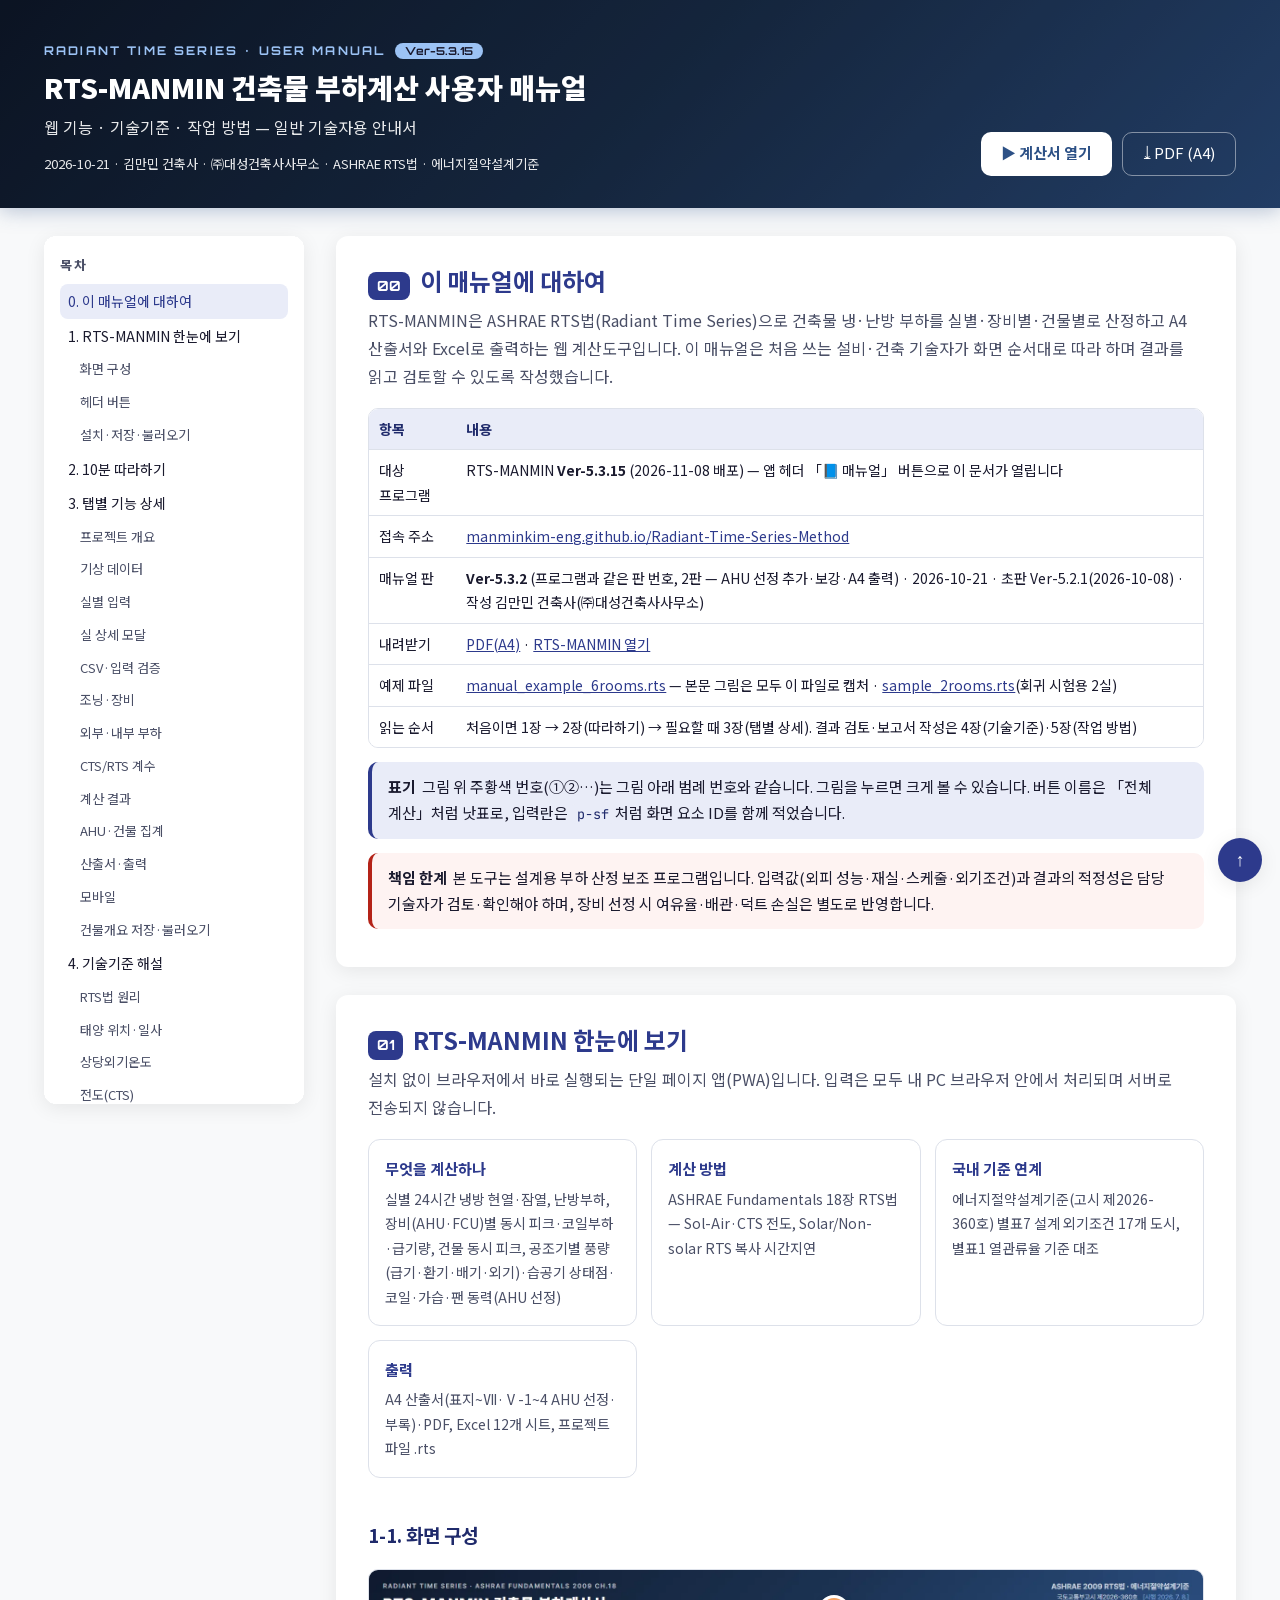
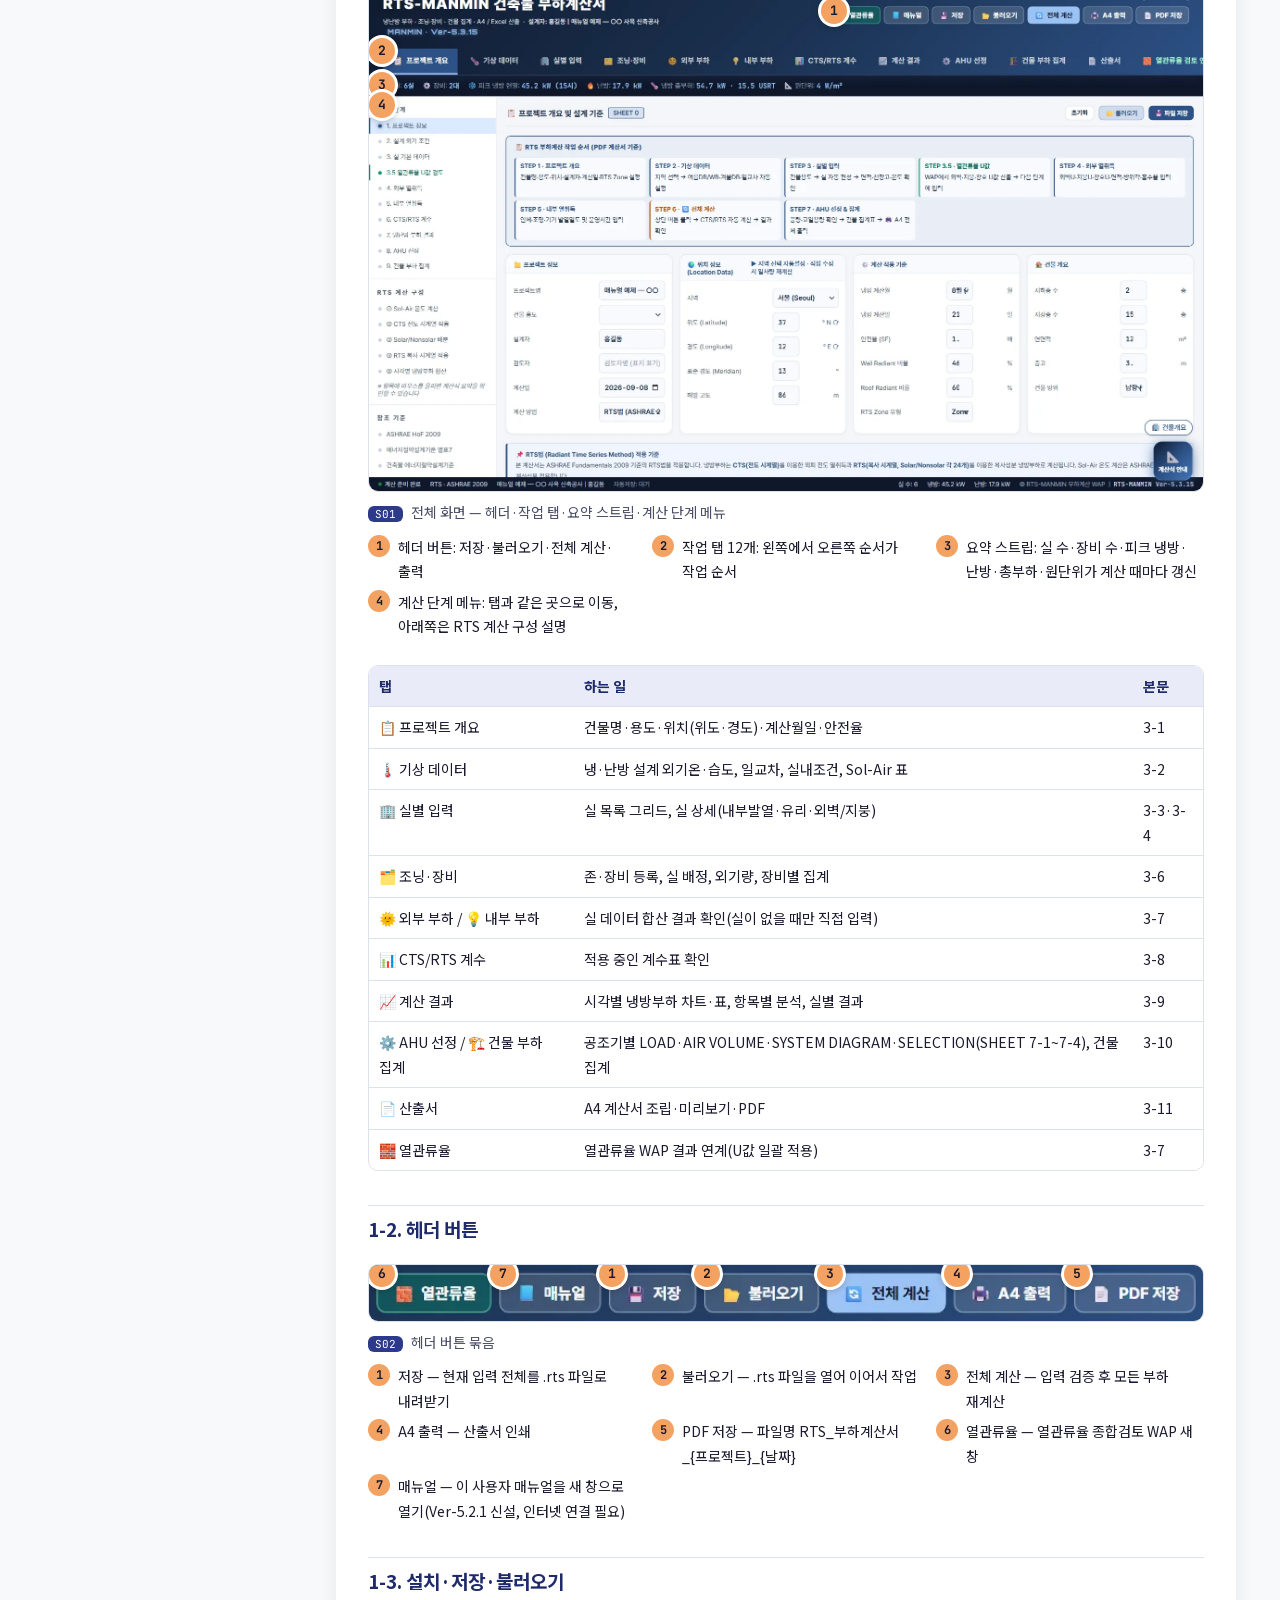
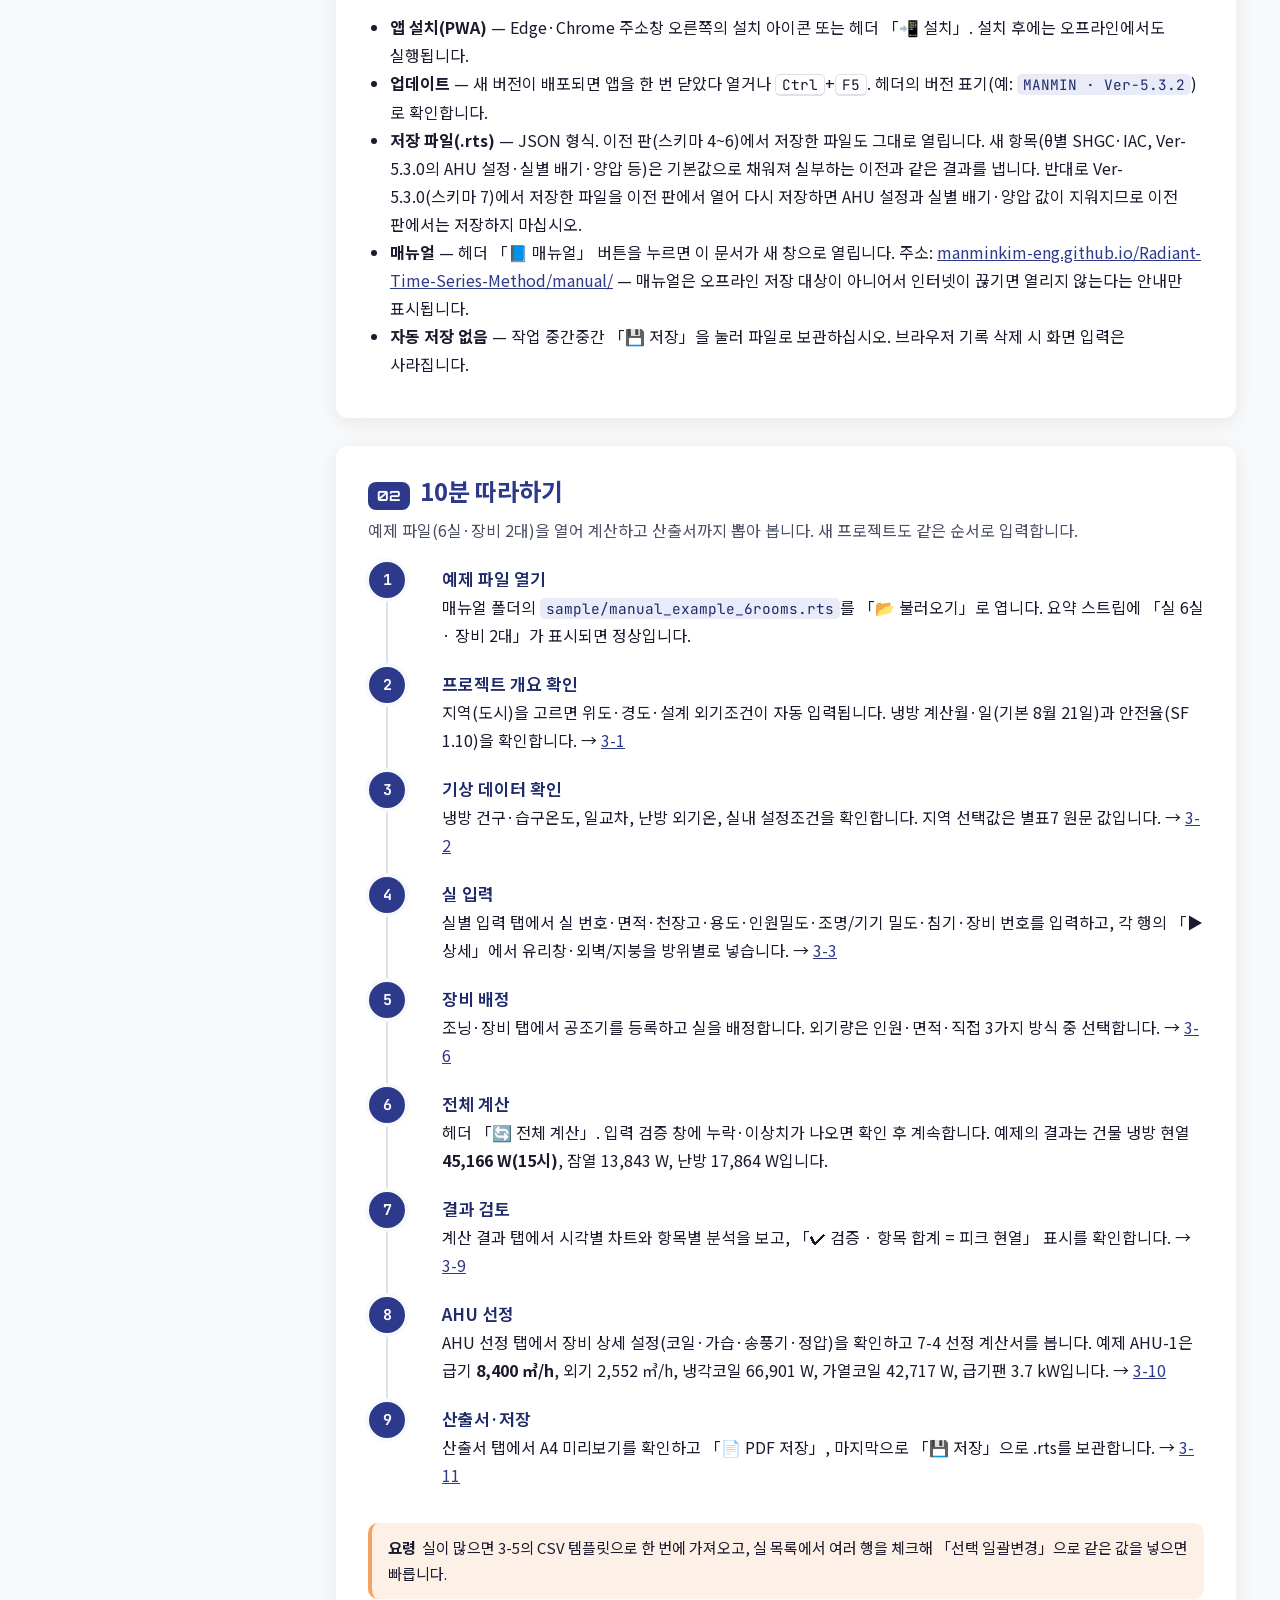
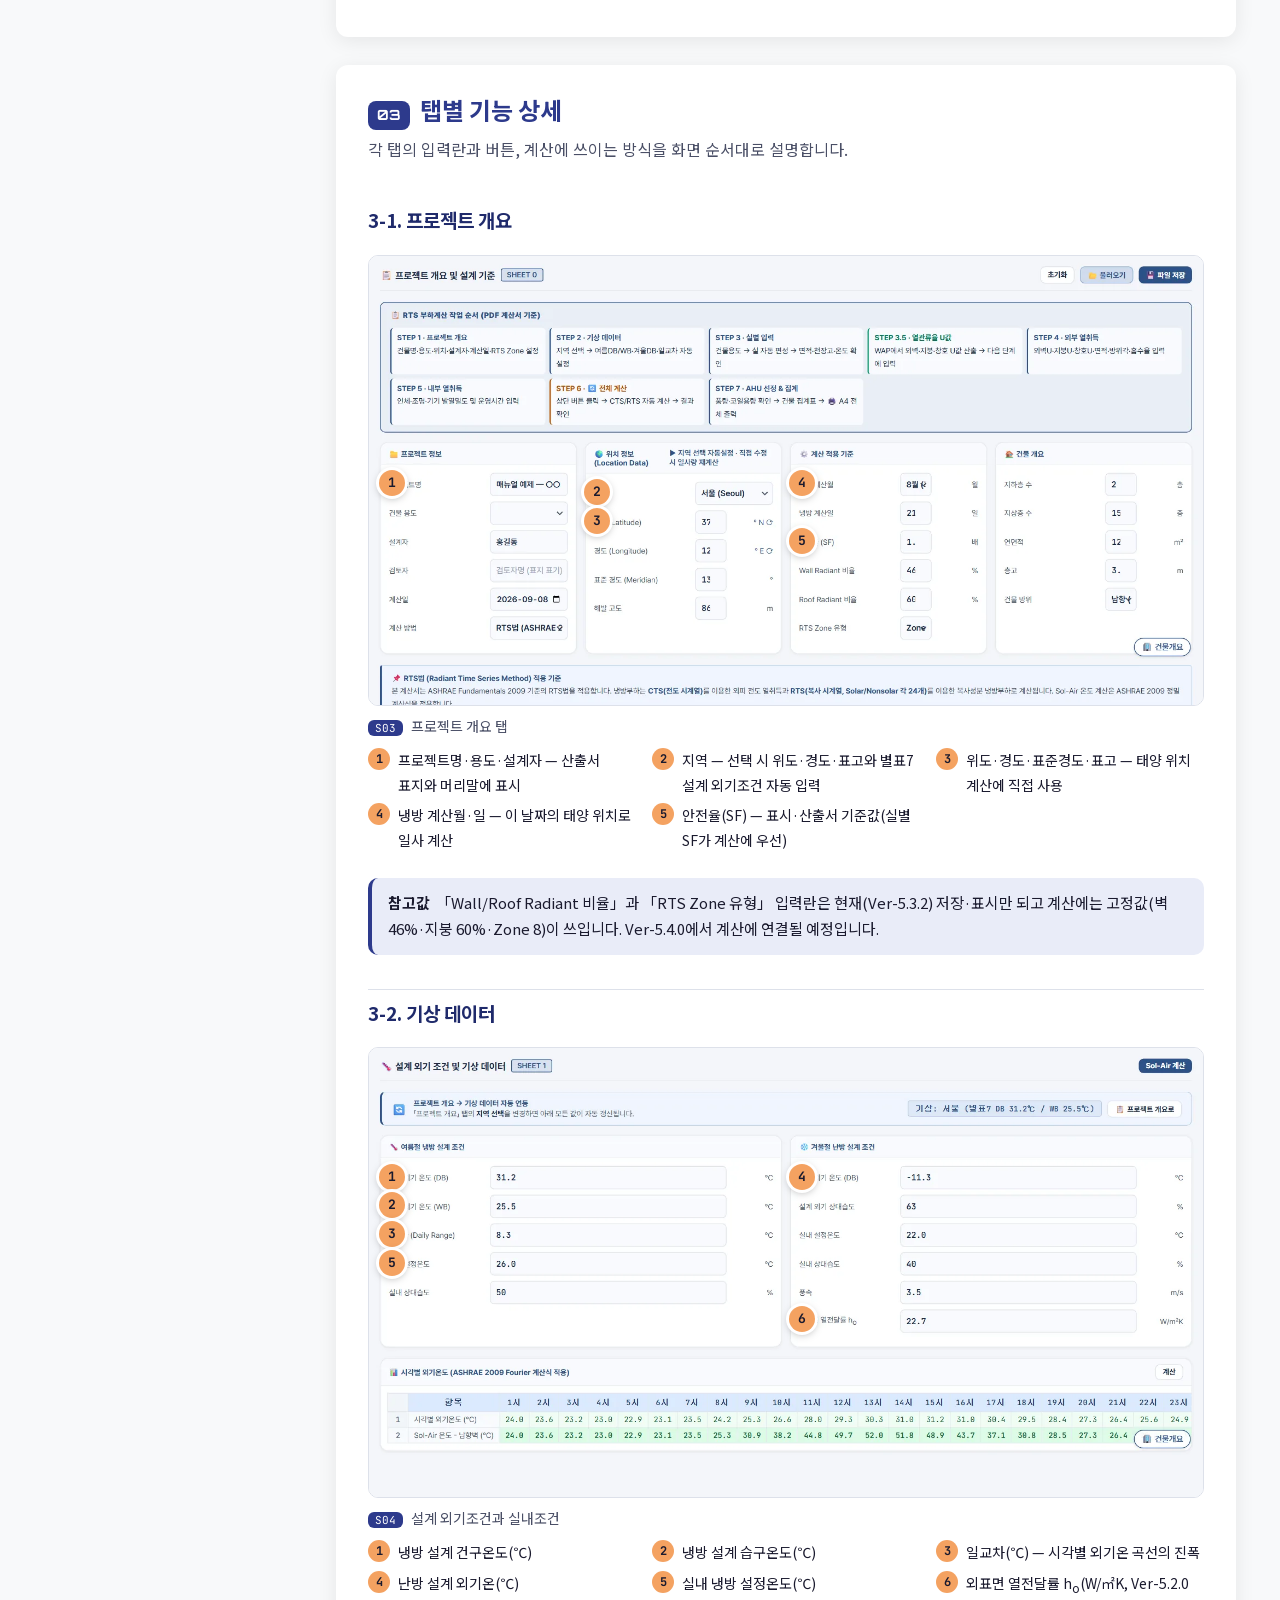
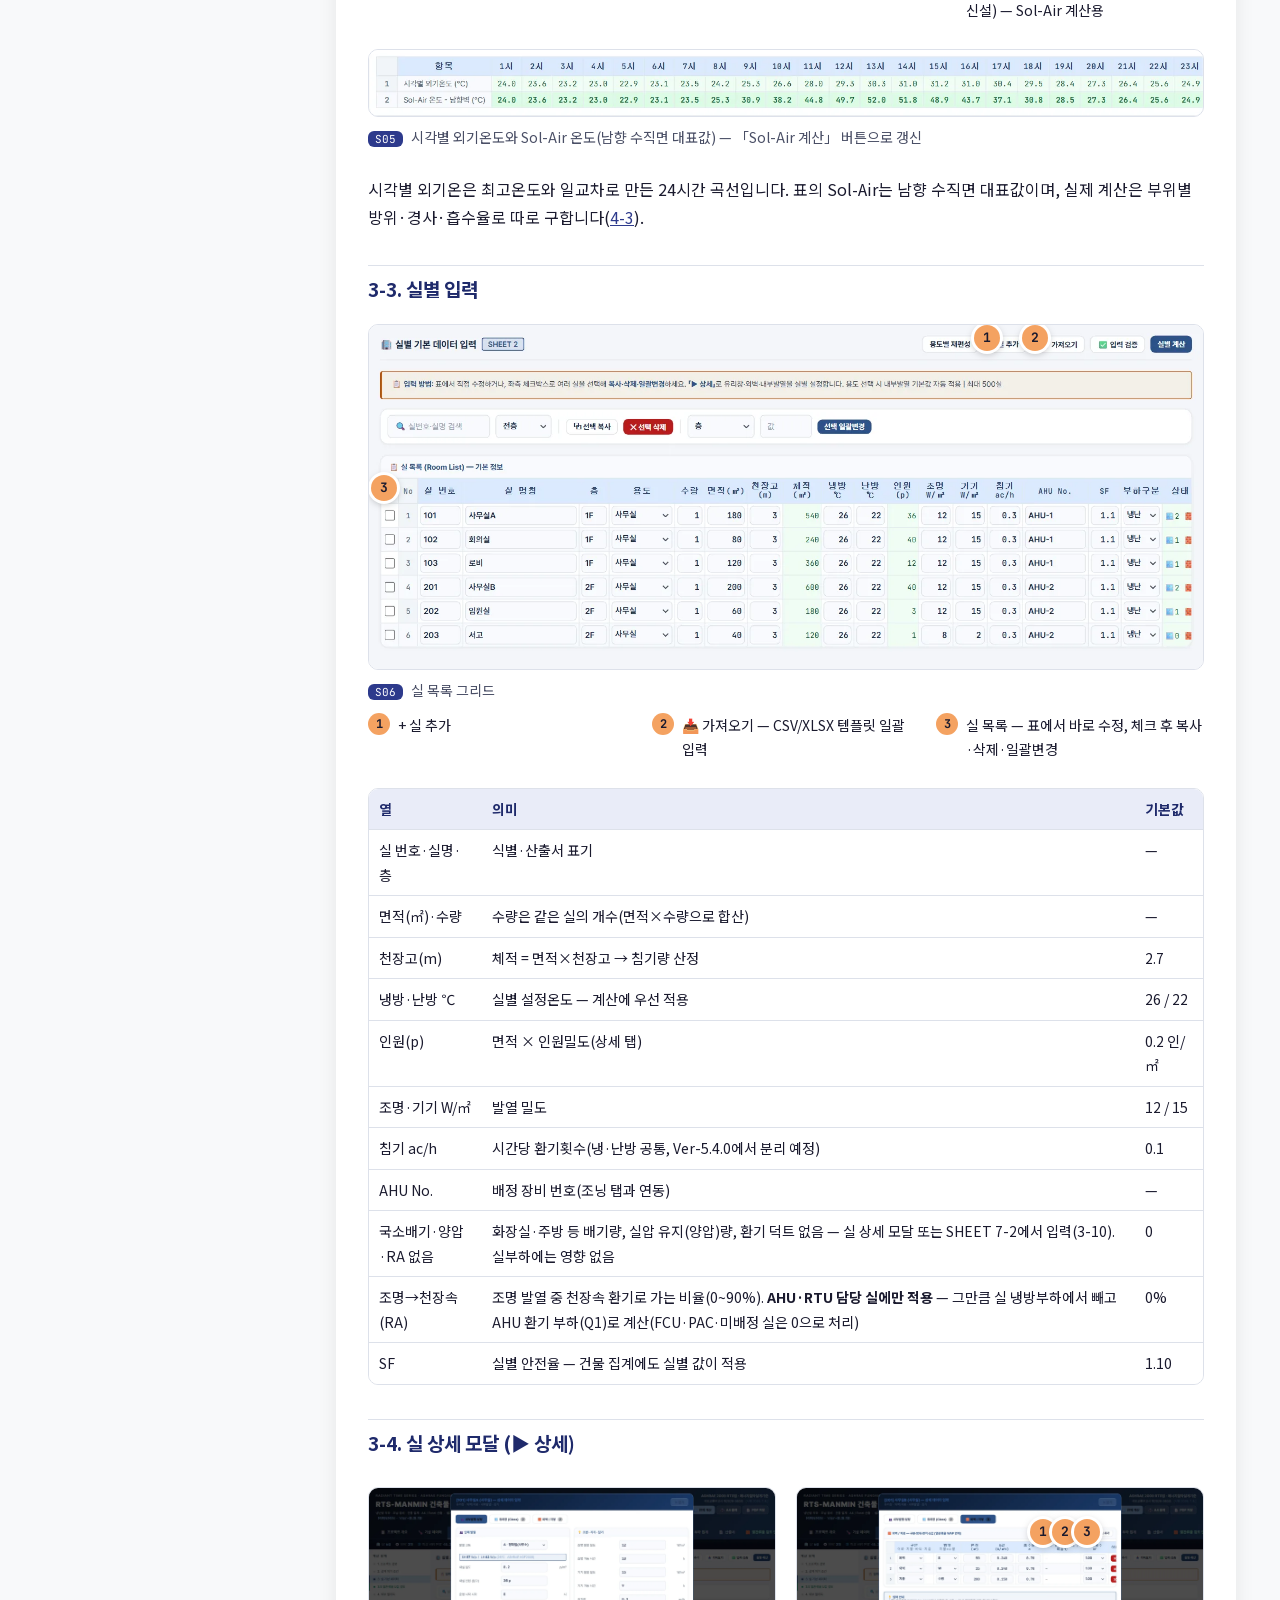
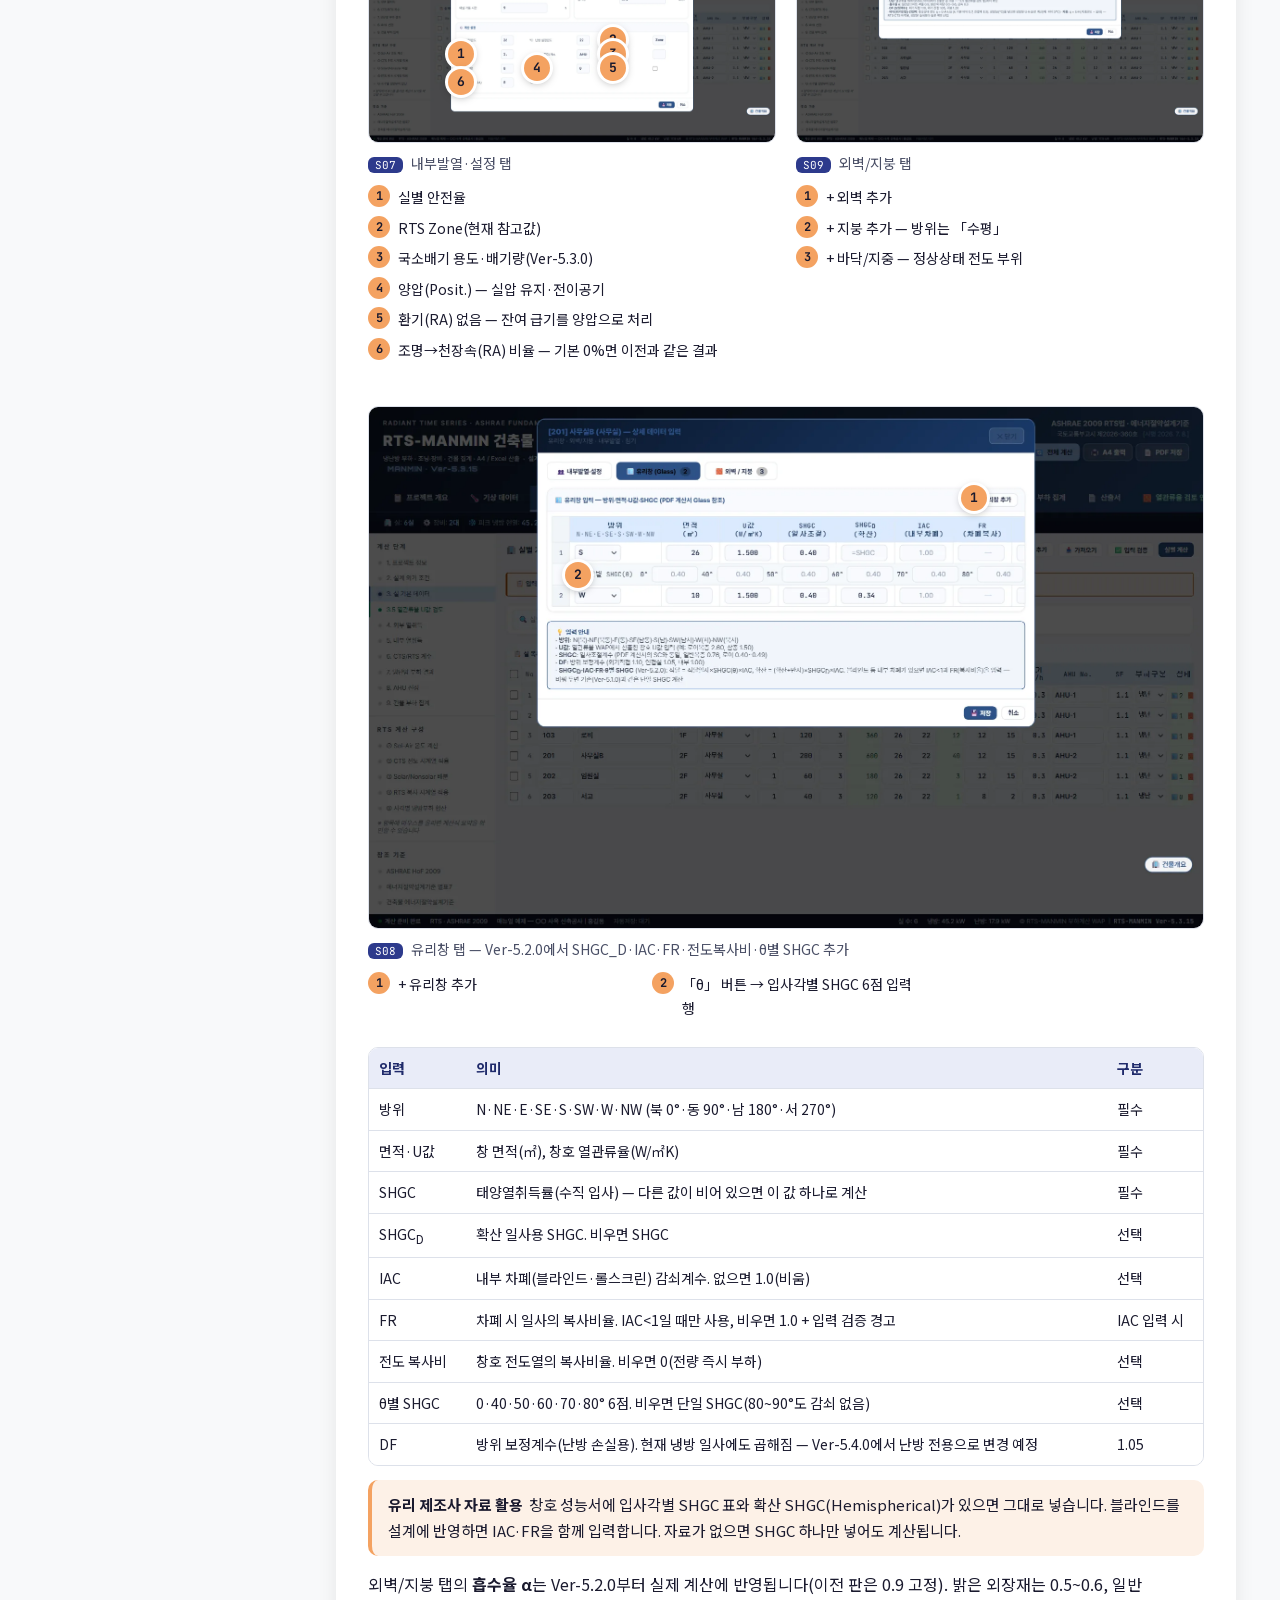
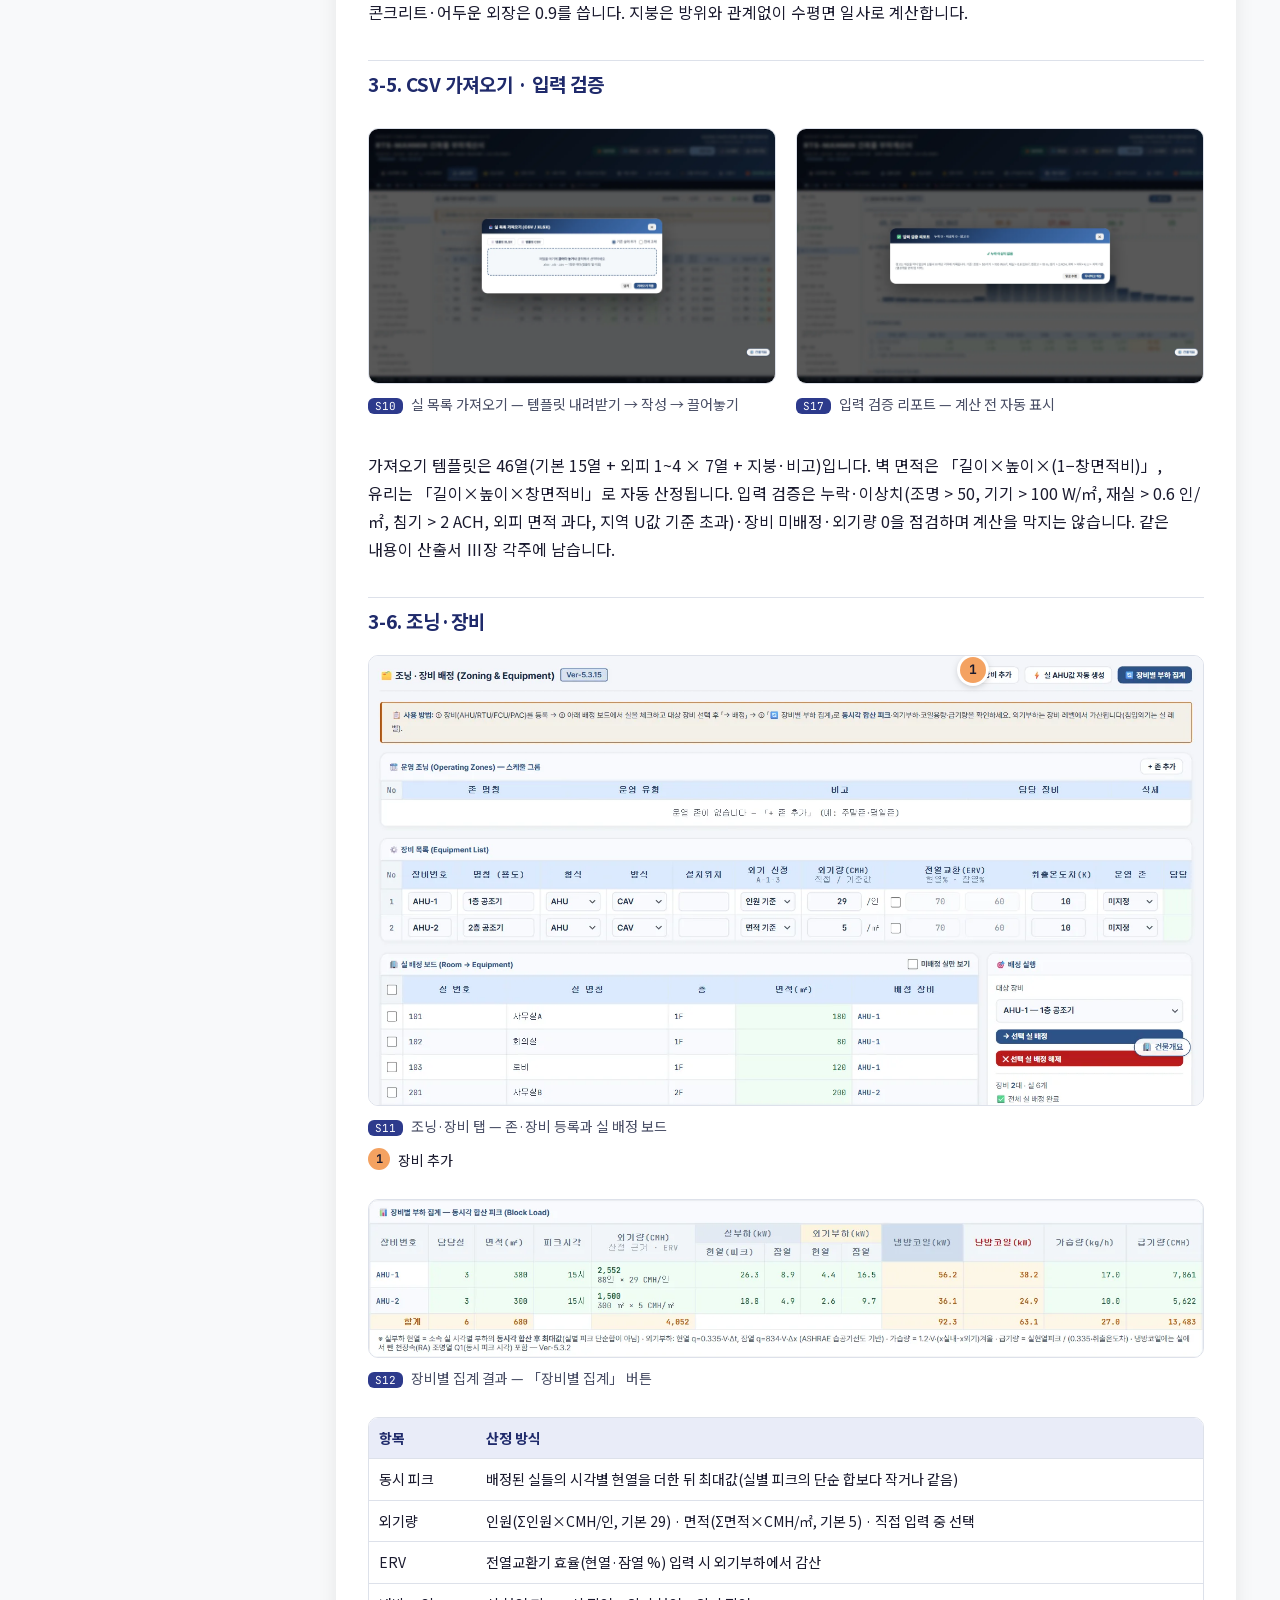
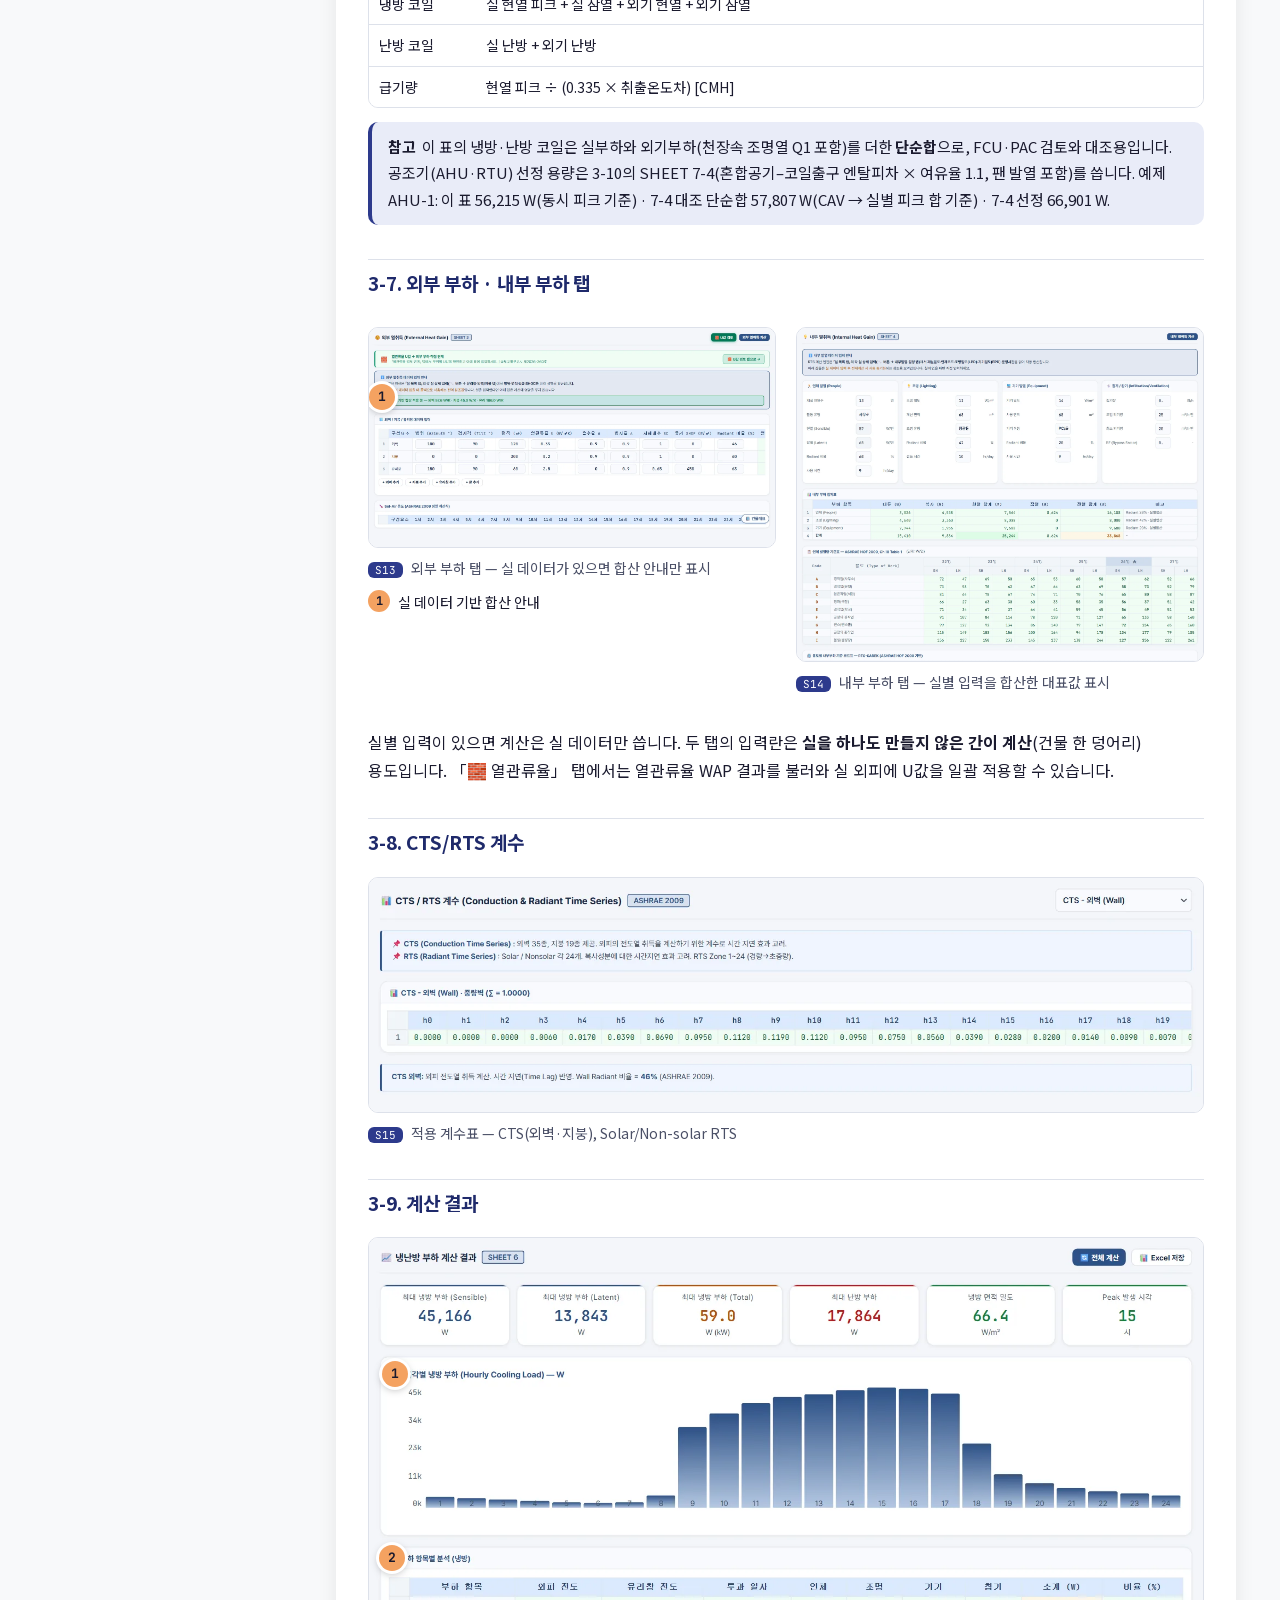
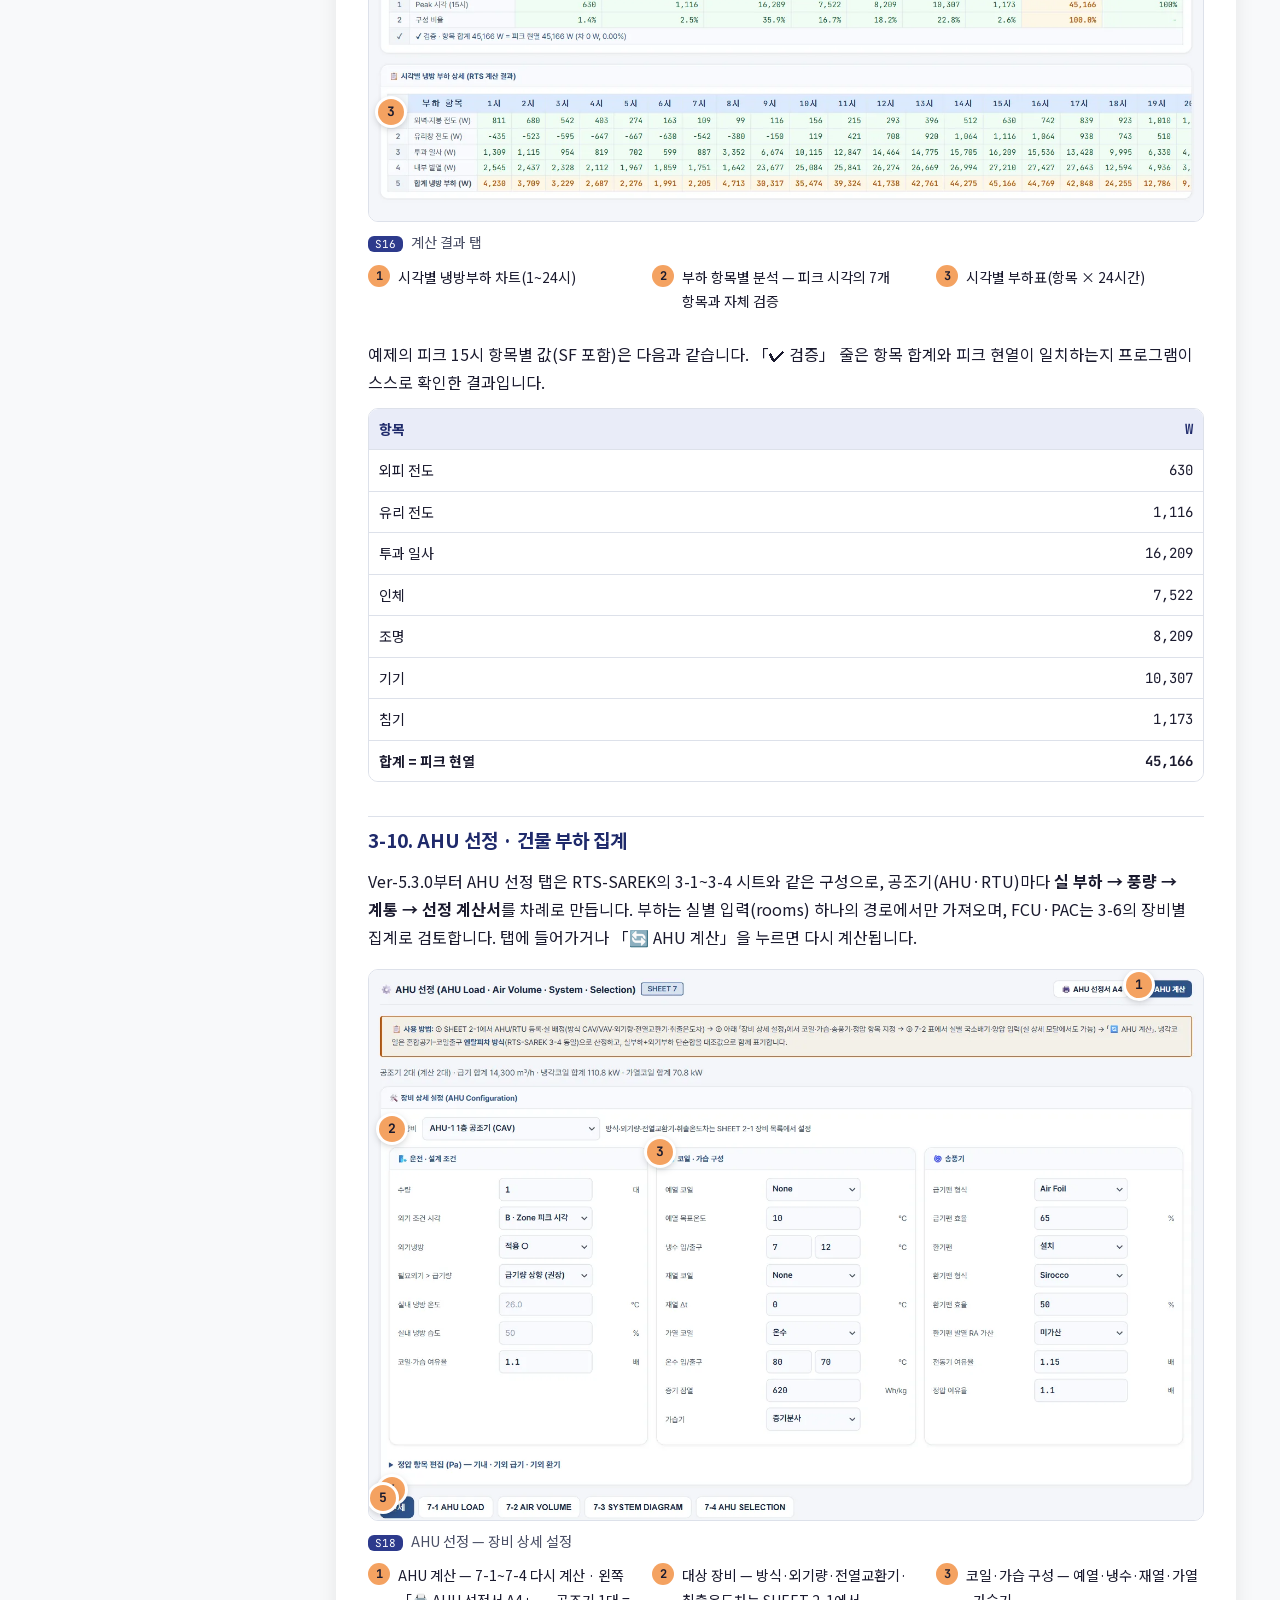
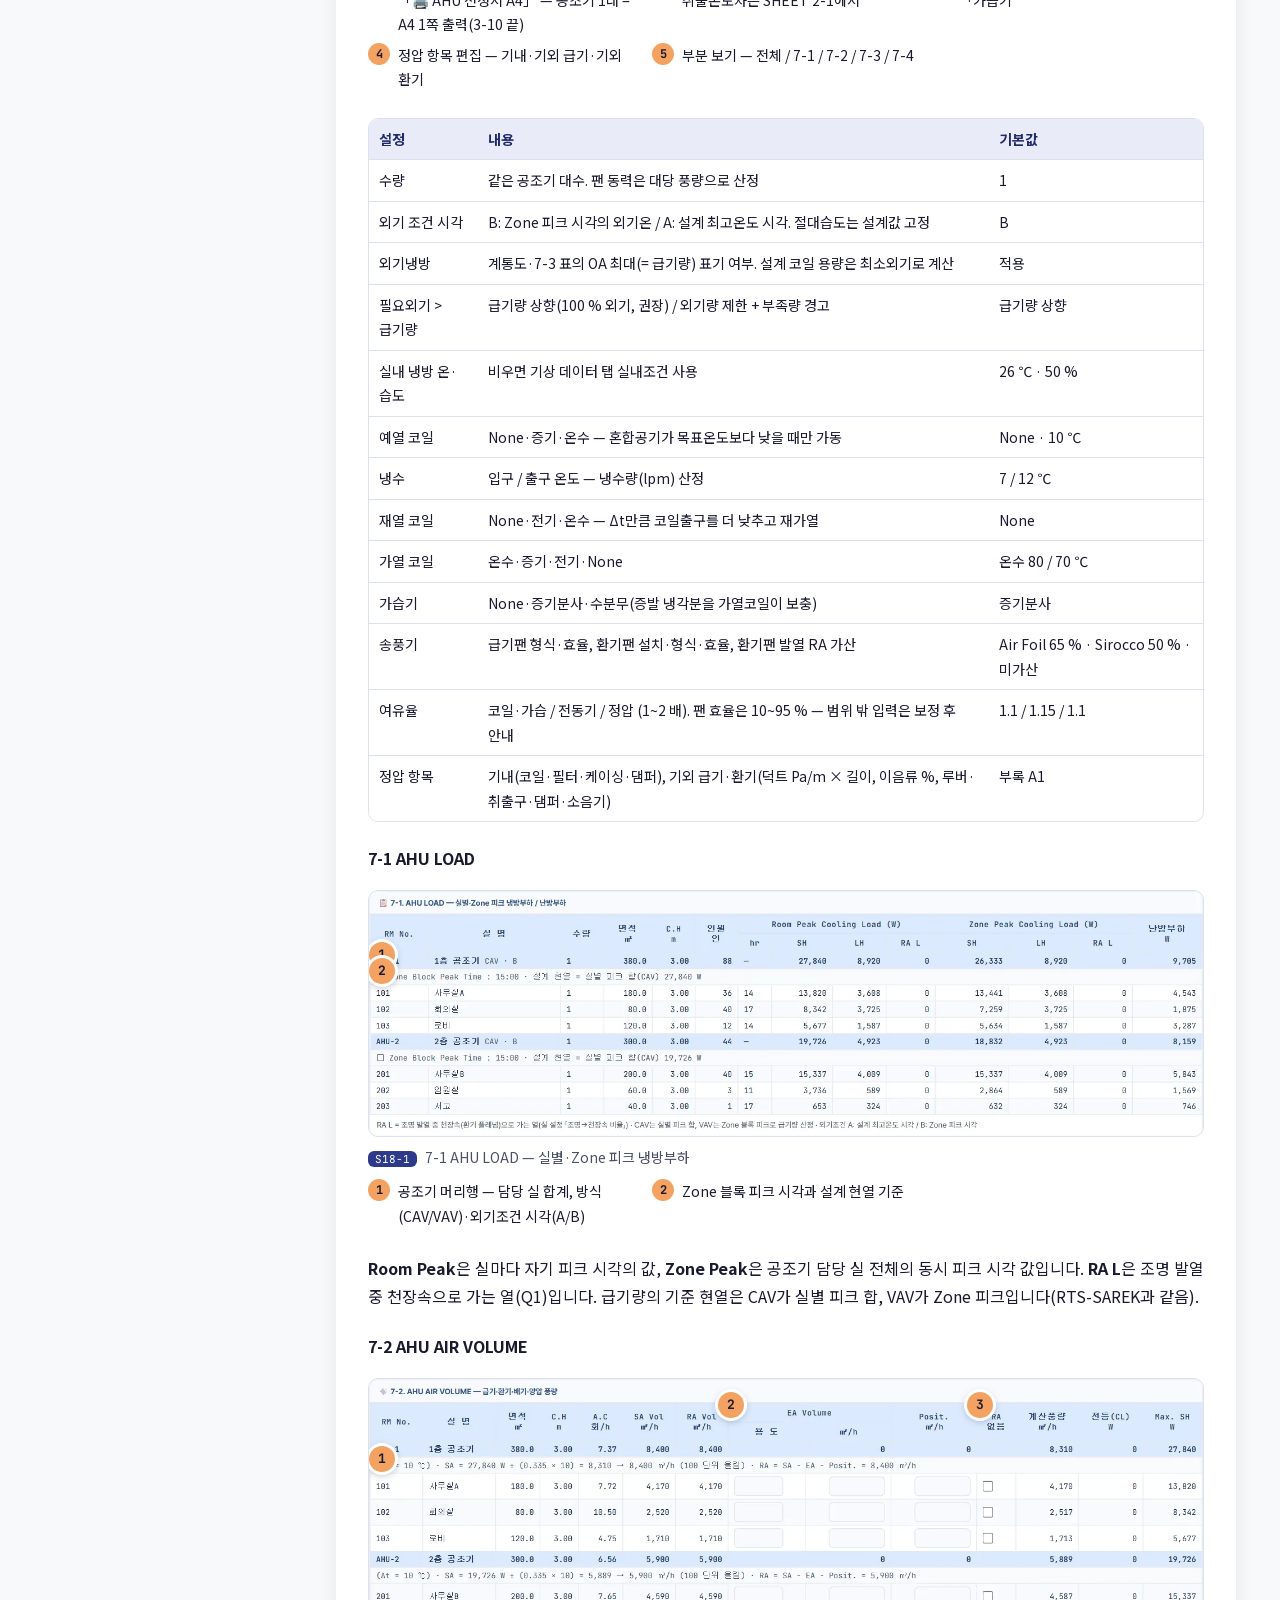
==== commit 4cb9e7b9: "v5.3.15 — 건물개요 저장 · 불러오기(공통 원본 MM-PROJECT v1.0, 작업지시서 §25-6-50) · 캐시명 rts-v5.3.15 「🏢 건물개요」 단추(오른쪽 아래" ====
--- a/manual/index.html
+++ b/manual/index.html
@@ -1,8 +1,8 @@
 <!doctype html>
 <html lang="ko"><head>
 <meta charset="utf-8"><meta name="viewport" content="width=device-width,initial-scale=1">
-<title>RTS-MANMIN 사용자 매뉴얼 Ver-5.3.14</title>
-<meta name="description" content="RTS-MANMIN Ver-5.3.14 냉난방 부하계산 웹도구 사용자 매뉴얼 — 화면 기능, 기술기준(ASHRAE RTS법·에너지절약설계기준), 실무 작업 방법">
+<title>RTS-MANMIN 사용자 매뉴얼 Ver-5.3.15</title>
+<meta name="description" content="RTS-MANMIN Ver-5.3.15 냉난방 부하계산 웹도구 사용자 매뉴얼 — 화면 기능, 기술기준(ASHRAE RTS법·에너지절약설계기준), 실무 작업 방법">
 <meta name="author" content="김만민 건축사 · ㈜대성건축사사무소">
 <meta name="theme-color" content="#2d5186"><meta name="color-scheme" content="light dark">
 <link rel="stylesheet" href="./assets/fonts/manmin-fonts.css">
@@ -198,16 +198,16 @@
 <div class="mh-prog" aria-hidden="true"><i></i></div>
 <header class="top"><div class="top-in">
 <div class="mh-main">
-<div class="mh-eb"><span class="eyebrow">RADIANT TIME SERIES · USER MANUAL</span><span class="mh-ver">Ver-5.3.14</span></div>
+<div class="mh-eb"><span class="eyebrow">RADIANT TIME SERIES · USER MANUAL</span><span class="mh-ver">Ver-5.3.15</span></div>
 <h1>RTS-MANMIN 건축물 부하계산 사용자 매뉴얼</h1>
 <p class="sub">웹 기능 · 기술기준 · 작업 방법 — 일반 기술자용 안내서</p>
 <p class="mh-meta">2026-10-21 · 김만민 건축사 · ㈜대성건축사사무소 · ASHRAE RTS법 · 에너지절약설계기준</p>
 </div>
-<div class="mh-act"><a class="mh-btn pri" href="../index.html" aria-label="RTS-MANMIN 열기">▶ 계산서 열기</a><a class="mh-btn sec" href="RTS-MANMIN_사용자매뉴얼_Ver-5.3.14.pdf" download>⤓ PDF (A4)</a></div>
+<div class="mh-act"><a class="mh-btn pri" href="../index.html" aria-label="RTS-MANMIN 열기">▶ 계산서 열기</a><a class="mh-btn sec" href="RTS-MANMIN_사용자매뉴얼_Ver-5.3.15.pdf" download>⤓ PDF (A4)</a></div>
 </div></header>
-<div class="wrap"><nav class="toc" aria-label="목차"><details open><summary class="toc-sum">목차 <span aria-hidden="true">▾</span></summary><h2>목차</h2><ol><li><a href="#ch0">0. 이 매뉴얼에 대하여</a></li><li><a href="#ch1">1. RTS-MANMIN 한눈에 보기</a></li><li class="sub"><a href="#s1-1">화면 구성</a></li><li class="sub"><a href="#s1-2">헤더 버튼</a></li><li class="sub"><a href="#s1-3">설치·저장·불러오기</a></li><li><a href="#ch2">2. 10분 따라하기</a></li><li><a href="#ch3">3. 탭별 기능 상세</a></li><li class="sub"><a href="#s3-1">프로젝트 개요</a></li><li class="sub"><a href="#s3-2">기상 데이터</a></li><li class="sub"><a href="#s3-3">실별 입력</a></li><li class="sub"><a href="#s3-4">실 상세 모달</a></li><li class="sub"><a href="#s3-5">CSV·입력 검증</a></li><li class="sub"><a href="#s3-6">조닝·장비</a></li><li class="sub"><a href="#s3-7">외부·내부 부하</a></li><li class="sub"><a href="#s3-8">CTS/RTS 계수</a></li><li class="sub"><a href="#s3-9">계산 결과</a></li><li class="sub"><a href="#s3-10">AHU·건물 집계</a></li><li class="sub"><a href="#s3-11">산출서·출력</a></li><li class="sub"><a href="#s3-12">모바일</a></li><li><a href="#ch4">4. 기술기준 해설</a></li><li class="sub"><a href="#s4-1">RTS법 원리</a></li><li class="sub"><a href="#s4-2">태양 위치·일사</a></li><li class="sub"><a href="#s4-3">상당외기온도</a></li><li class="sub"><a href="#s4-4">전도(CTS)</a></li><li class="sub"><a href="#s4-5">유리 일사</a></li><li class="sub"><a href="#s4-6">내부발열·침기</a></li><li class="sub"><a href="#s4-7">안전율·동시부하</a></li><li class="sub"><a href="#s4-8">국내 기준</a></li><li class="sub"><a href="#s4-9">AHU 선정 산식</a></li><li><a href="#ch5">5. 실무 작업 방법</a></li><li class="sub"><a href="#s5-1">설계 단계 절차</a></li><li class="sub"><a href="#s5-2">타 프로그램 대조</a></li><li class="sub"><a href="#s5-3">하림 검증 사례</a></li><li class="sub"><a href="#s5-4">SAREK AHU 대조</a></li><li class="sub"><a href="#s5-5">회귀 시험</a></li><li><a href="#ch6">6. 문제 해결·FAQ</a></li><li><a href="#ch7">부록</a></li><li class="sub"><a href="#a1">입력값 기본값·근거</a></li><li class="sub"><a href="#a2">버전 변경 내역</a></li><li class="sub"><a href="#a3">용어</a></li></ol></details></nav><main><section class="ch" id="ch0"><h2><span class="n">00</span>이 매뉴얼에 대하여</h2>
+<div class="wrap"><nav class="toc" aria-label="목차"><details open><summary class="toc-sum">목차 <span aria-hidden="true">▾</span></summary><h2>목차</h2><ol><li><a href="#ch0">0. 이 매뉴얼에 대하여</a></li><li><a href="#ch1">1. RTS-MANMIN 한눈에 보기</a></li><li class="sub"><a href="#s1-1">화면 구성</a></li><li class="sub"><a href="#s1-2">헤더 버튼</a></li><li class="sub"><a href="#s1-3">설치·저장·불러오기</a></li><li><a href="#ch2">2. 10분 따라하기</a></li><li><a href="#ch3">3. 탭별 기능 상세</a></li><li class="sub"><a href="#s3-1">프로젝트 개요</a></li><li class="sub"><a href="#s3-2">기상 데이터</a></li><li class="sub"><a href="#s3-3">실별 입력</a></li><li class="sub"><a href="#s3-4">실 상세 모달</a></li><li class="sub"><a href="#s3-5">CSV·입력 검증</a></li><li class="sub"><a href="#s3-6">조닝·장비</a></li><li class="sub"><a href="#s3-7">외부·내부 부하</a></li><li class="sub"><a href="#s3-8">CTS/RTS 계수</a></li><li class="sub"><a href="#s3-9">계산 결과</a></li><li class="sub"><a href="#s3-10">AHU·건물 집계</a></li><li class="sub"><a href="#s3-11">산출서·출력</a></li><li class="sub"><a href="#s3-12">모바일</a></li><li class="sub"><a href="#s3-13">건물개요 저장·불러오기</a></li><li><a href="#ch4">4. 기술기준 해설</a></li><li class="sub"><a href="#s4-1">RTS법 원리</a></li><li class="sub"><a href="#s4-2">태양 위치·일사</a></li><li class="sub"><a href="#s4-3">상당외기온도</a></li><li class="sub"><a href="#s4-4">전도(CTS)</a></li><li class="sub"><a href="#s4-5">유리 일사</a></li><li class="sub"><a href="#s4-6">내부발열·침기</a></li><li class="sub"><a href="#s4-7">안전율·동시부하</a></li><li class="sub"><a href="#s4-8">국내 기준</a></li><li class="sub"><a href="#s4-9">AHU 선정 산식</a></li><li><a href="#ch5">5. 실무 작업 방법</a></li><li class="sub"><a href="#s5-1">설계 단계 절차</a></li><li class="sub"><a href="#s5-2">타 프로그램 대조</a></li><li class="sub"><a href="#s5-3">하림 검증 사례</a></li><li class="sub"><a href="#s5-4">SAREK AHU 대조</a></li><li class="sub"><a href="#s5-5">회귀 시험</a></li><li><a href="#ch6">6. 문제 해결·FAQ</a></li><li><a href="#ch7">부록</a></li><li class="sub"><a href="#a1">입력값 기본값·근거</a></li><li class="sub"><a href="#a2">버전 변경 내역</a></li><li class="sub"><a href="#a3">용어</a></li></ol></details></nav><main><section class="ch" id="ch0"><h2><span class="n">00</span>이 매뉴얼에 대하여</h2>
 <p class="lead">RTS-MANMIN은 ASHRAE RTS법(Radiant Time Series)으로 건축물 냉·난방 부하를 실별·장비별·건물별로 산정하고 A4 산출서와 Excel로 출력하는 웹 계산도구입니다. 이 매뉴얼은 처음 쓰는 설비·건축 기술자가 화면 순서대로 따라 하며 결과를 읽고 검토할 수 있도록 작성했습니다.</p>
-<div class="tbl"><table><thead><tr><th class="">항목</th><th class="">내용</th></tr></thead><tbody><tr><td class="">대상 프로그램</td><td class="">RTS-MANMIN <b>Ver-5.3.14</b> (2026-11-08 배포) — 앱 헤더 「📘 매뉴얼」 버튼으로 이 문서가 열립니다</td></tr><tr><td class="">접속 주소</td><td class=""><a href="https://manminkim-eng.github.io/Radiant-Time-Series-Method/index.html" target="_blank" rel="noopener">manminkim-eng.github.io/Radiant-Time-Series-Method</a></td></tr><tr><td class="">매뉴얼 판</td><td class=""><b>Ver-5.3.2</b> (프로그램과 같은 판 번호, 2판 — AHU 선정 추가·보강·A4 출력) · 2026-10-21 · 초판 Ver-5.2.1(2026-10-08) · 작성 김만민 건축사(㈜대성건축사사무소)</td></tr><tr><td class="">내려받기</td><td class=""><a href="RTS-MANMIN_사용자매뉴얼_Ver-5.3.14.pdf" download>PDF(A4)</a> · <a href="../index.html">RTS-MANMIN 열기</a></td></tr><tr><td class="">예제 파일</td><td class=""><a href="sample/manual_example_6rooms.rts" download>manual_example_6rooms.rts</a> — 본문 그림은 모두 이 파일로 캡처 · <a href="sample/sample_2rooms.rts" download>sample_2rooms.rts</a>(회귀 시험용 2실)</td></tr><tr><td class="">읽는 순서</td><td class="">처음이면 1장 → 2장(따라하기) → 필요할 때 3장(탭별 상세). 결과 검토·보고서 작성은 4장(기술기준)·5장(작업 방법)</td></tr></tbody></table></div>
+<div class="tbl"><table><thead><tr><th class="">항목</th><th class="">내용</th></tr></thead><tbody><tr><td class="">대상 프로그램</td><td class="">RTS-MANMIN <b>Ver-5.3.15</b> (2026-11-08 배포) — 앱 헤더 「📘 매뉴얼」 버튼으로 이 문서가 열립니다</td></tr><tr><td class="">접속 주소</td><td class=""><a href="https://manminkim-eng.github.io/Radiant-Time-Series-Method/index.html" target="_blank" rel="noopener">manminkim-eng.github.io/Radiant-Time-Series-Method</a></td></tr><tr><td class="">매뉴얼 판</td><td class=""><b>Ver-5.3.2</b> (프로그램과 같은 판 번호, 2판 — AHU 선정 추가·보강·A4 출력) · 2026-10-21 · 초판 Ver-5.2.1(2026-10-08) · 작성 김만민 건축사(㈜대성건축사사무소)</td></tr><tr><td class="">내려받기</td><td class=""><a href="RTS-MANMIN_사용자매뉴얼_Ver-5.3.15.pdf" download>PDF(A4)</a> · <a href="../index.html">RTS-MANMIN 열기</a></td></tr><tr><td class="">예제 파일</td><td class=""><a href="sample/manual_example_6rooms.rts" download>manual_example_6rooms.rts</a> — 본문 그림은 모두 이 파일로 캡처 · <a href="sample/sample_2rooms.rts" download>sample_2rooms.rts</a>(회귀 시험용 2실)</td></tr><tr><td class="">읽는 순서</td><td class="">처음이면 1장 → 2장(따라하기) → 필요할 때 3장(탭별 상세). 결과 검토·보고서 작성은 4장(기술기준)·5장(작업 방법)</td></tr></tbody></table></div>
 <div class="note"><b>표기</b>그림 위 주황색 번호(①②…)는 그림 아래 범례 번호와 같습니다. 그림을 누르면 크게 볼 수 있습니다. 버튼 이름은 「전체 계산」처럼 낫표로, 입력란은 <code>p-sf</code>처럼 화면 요소 ID를 함께 적었습니다.</div>
 <div class="warn"><b>책임 한계</b>본 도구는 설계용 부하 산정 보조 프로그램입니다. 입력값(외피 성능·재실·스케줄·외기조건)과 결과의 적정성은 담당 기술자가 검토·확인해야 하며, 장비 선정 시 여유율·배관·덕트 손실은 별도로 반영합니다.</div>
 </section>
@@ -313,7 +313,7 @@
 <h4>건물 부하 집계</h4>
 <figure class="shot" id="fig-s19_building"><div class="frame"><img src="images/s19_building.webp" width="1220" height="336" loading="lazy" alt="건물 부하 집계"></div><figcaption><span class="fno">S19</span>건물 부하 집계</figcaption></figure>
 <h3 id="s3-11">3-11. 산출서 · 출력</h3>
-<figure class="shot" id="fig-s20_report"><div class="frame"><img src="images/s20_report.webp" width="1440" height="900" loading="lazy" alt="산출서 탭 — A4 미리보기"><span class="pin" style="left:88.79%;top:27.41%">1</span><span class="pin" style="left:30.47%;top:33.83%">2</span></div><figcaption><span class="fno">S20</span>산출서 탭 — A4 미리보기</figcaption><ol class="legend"><li><b>1</b><span>조립 상태(시각·실 수·장비 수)</span></li><li><b>2</b><span>A4 미리보기(표지·목차·Ⅰ~Ⅶ·부록)</span></li></ol></figure>
+<figure class="shot" id="fig-s20_report"><div class="frame"><img src="images/s20_report.webp" width="1440" height="900" loading="lazy" alt="산출서 탭 — A4 미리보기"><span class="pin" style="left:88.32%;top:27.41%">1</span><span class="pin" style="left:30.47%;top:33.83%">2</span></div><figcaption><span class="fno">S20</span>산출서 탭 — A4 미리보기</figcaption><ol class="legend"><li><b>1</b><span>조립 상태(시각·실 수·장비 수)</span></li><li><b>2</b><span>A4 미리보기(표지·목차·Ⅰ~Ⅶ·부록)</span></li></ol></figure>
 <div class="tbl"><table><thead><tr><th class="">장</th><th class="">내용</th></tr></thead><tbody><tr><td class="">Ⅰ 계산조건</td><td class="">지역·외기·실내조건·계수·근거 고시</td></tr><tr><td class="">Ⅱ 실별 입력</td><td class="">실 목록과 외피 요약</td></tr><tr><td class="">Ⅲ 결과 요약</td><td class="">층별·장비별 소계, 원단위 판정, 입력 검증 각주</td></tr><tr><td class="">Ⅳ 실별 상세</td><td class="">실별 결과표와 계산 과정(2실/쪽)</td></tr><tr><td class="">Ⅴ 장비별</td><td class="">장비별 동시 피크·코일·급기량·외기량</td></tr><tr><td class="">Ⅴ-1~Ⅴ-4 AHU 선정</td><td class="">공조기별 LOAD·AIR VOLUME·SYSTEM DIAGRAM·SELECTION(습공기선도·계통도), 공조기 1대당 1쪽 — 넘치면 자동 축소(하한 85 %). AHU 선정서만 따로 뽑을 때는 3-10 「AHU 선정서 A4」</td></tr><tr><td class="">Ⅵ 건물 집계</td><td class="">동시 피크·항목 분해·열원 용량 기준(AHU 선정 코일 + FCU·PAC 단순합, 기존 단순합은 대조 행)</td></tr><tr><td class="">Ⅶ 설계 대비</td><td class="">설계값 입력 시 비율·차이 판정</td></tr><tr><td class="">부록 A</td><td class="">실별 24시간 부하(선택)</td></tr></tbody></table></div>
 <p>Excel 내보내기는 12개 시트(표지·설계기준·외부열취득·내부열취득·RTS계산결과·실별부하·부하집계·AHU부하·AHU풍량·AHU계통·AHU선정·조닝장비집계)로 만들어지며, 화면 값과 같은 숫자가 나옵니다(Ver-5.3.0에서 AHU 4시트로 교체). 「계산식 안내」 단추(화면 오른쪽 아래)를 누르면 탭별 계산식 요약을 볼 수 있습니다.</p>
 <figure class="shot narrow" id="fig-s20_1_report_ahu"><div class="frame"><img src="images/s20_1_report_ahu.webp" width="714" height="1102" loading="lazy" alt="산출서 Ⅴ-4 AHU SELECTION — A4 1쪽"></div><figcaption><span class="fno">S20-1</span>산출서 Ⅴ-4 AHU SELECTION — A4 1쪽</figcaption></figure>
@@ -324,6 +324,12 @@
 <figure class="shot narrow" id="fig-s24_mobile_room"><div class="frame"><img src="images/s24_mobile_room.webp" width="390" height="844" loading="lazy" alt="휴대전화 — 실별 입력(표는 좌우 스크롤)"></div><figcaption><span class="fno">S24</span>휴대전화 — 실별 입력(표는 좌우 스크롤)</figcaption></figure>
 </div>
 <p>폭 768px 이하에서는 하단 상태바가 숨겨지고, 넓은 표는 화면 전체가 좌우로 스크롤됩니다. 현장 확인·결과 조회는 휴대전화로, 실 입력은 PC에서 하는 것을 권장합니다.</p>
+<h3 id="s3-13">3-13. 건물개요 저장·불러오기</h3>
+<div class="pair">
+<figure class="shot" id="fig-s25_proj_menu"><div class="frame"><img src="images/s25_proj_menu.webp" width="1440" height="900" loading="lazy" alt="「🏢 건물개요」 메뉴"><span class="pin" style="left:93.40%;top:87.09%">1</span><span class="pin" style="left:86.41%;top:70.91%">2</span><span class="pin" style="left:86.41%;top:74.58%">3</span><span class="pin" style="left:86.41%;top:78.24%">4</span><span class="pin" style="left:86.41%;top:81.91%">5</span></div><figcaption><span class="fno">S25</span>「🏢 건물개요」 메뉴</figcaption><ol class="legend"><li><b>1</b><span>「🏢 건물개요」 단추(오른쪽 아래)</span></li><li><b>2</b><span>저장 — 지금 값 담기</span></li><li><b>3</b><span>불러오기</span></li><li><b>4</b><span>파일로 내보내기(.json)</span></li><li><b>5</b><span>파일 가져오기</span></li></ol></figure>
+<figure class="shot" id="fig-s26_proj_load"><div class="frame"><img src="images/s26_proj_load.webp" width="560" height="306" loading="lazy" alt="불러오기 창 — 채울 값 먼저 확인"><span class="pin" style="left:1.83%;top:41.60%">1</span><span class="pin" style="left:63.24%;top:58.47%">2</span><span class="pin" style="left:85.22%;top:86.10%">3</span></div><figcaption><span class="fno">S26</span>불러오기 창 — 채울 값 먼저 확인</figcaption><ol class="legend"><li><b>1</b><span>체크한 항목만 채움(빈 칸은 체크된 채로)</span></li><li><b>2</b><span>이미 입력된 칸 — 직접 체크해야 덮어씀</span></li><li><b>3</b><span>채우기</span></li></ol></figure>
+</div>
+<p>화면 오른쪽 아래 「🏢 건물개요」 단추로 같은 현장의 표지 정보와 건물 수치를 다른 MANMIN 도구(부하계산 · 열관류율 · 내진성능 · 설계하중)와 나눠 씁니다. 이 도구에서 나눠 쓰는 칸은 프로젝트명(사업명) · 설계자(작성자) · 연면적 · 지상층 수 · 지하층 수입니다. 「저장」은 지금 값을 이 기기 브라우저에 담고(이 도구에 없는 항목은 저장돼 있던 값을 그대로 둠), 다른 도구에서 「불러오기」를 누르면 채울 값이 목록으로 먼저 나옵니다. 비어 있는 칸은 체크된 채로, 이미 입력된 칸(예제 기본값 포함)은 체크가 꺼진 채로 나오므로 덮어쓸 항목만 직접 체크한 뒤 「채우기」를 누릅니다.</p><p>PC와 태블릿 사이, 또는 Z: 사본(파일로 연 화면)과 웹 사이는 저장소가 따로라서 「파일로 내보내기(.json)」 → 「파일 가져오기」로 옮깁니다. 작성일 · 용도는 나눠 쓰지 않으며, 단추와 창은 인쇄 · PDF에 나오지 않습니다.</p>
 </section>
 <section class="ch" id="ch4"><h2><span class="n">04</span>기술기준 해설</h2>
 <p class="lead">RTS-MANMIN이 쓰는 계산식과 근거입니다. 방법론은 ASHRAE Handbook—Fundamentals 18장(Nonresidential Cooling and Heating Load Calculations)의 RTS법을 따르며, 국내 법령은 설계 외기조건·열관류율 기준에 적용합니다.</p>
@@ -452,6 +458,8 @@
 <h3 id="a1">A1. 주요 입력 기본값과 근거</h3>
 <div class="tbl"><table><thead><tr><th class="">항목</th><th class="">기본값</th><th class="">입력 위치</th><th class="">근거·비고</th></tr></thead><tbody><tr><td class="">안전율 SF</td><td class="">1.10</td><td class="">—</td><td class="">사내 기본값(실별 변경)</td></tr><tr><td class="">실내 냉방 / 난방</td><td class="">26 / 22 ℃</td><td class="">w-indoor-cool / w-indoor-heat</td><td class="">설계 조건에 맞게 변경. 에너지절약설계기준 제9조제1호 권장 냉방 28·난방 20℃</td></tr><tr><td class="">외표면 열전달률 h<sub>o</sub></td><td class="">22.7 W/㎡K</td><td class="">p-ho</td><td class="">이전 판 호환값. ASHRAE α/h<sub>o</sub> 0.052·0.026</td></tr><tr><td class="">흡수율 α</td><td class="">0.9</td><td class="">wall[].alpha</td><td class="">외장 색·재료별 입력</td></tr><tr><td class="">벽·지붕 복사비율</td><td class="">0.46 / 0.60</td><td class="">고정(Ver-5.4.0 입력화)</td><td class="">ASHRAE 18장 권장값</td></tr><tr><td class="">RTS·CTS 계수</td><td class="">Zone 8 / 중량 벽·지붕</td><td class="">고정(Ver-5.4.0 선택화)</td><td class="">ASHRAE 18장 표</td></tr><tr><td class="">인체·조명·기기 복사비율</td><td class="">0.60 / 0.42 / 0.20</td><td class="">고정</td><td class="">ASHRAE 18장 권장 범위</td></tr><tr><td class="">인원밀도</td><td class="">0.2 인/㎡</td><td class="">ppl_density</td><td class="">용도별</td></tr><tr><td class="">조명 / 기기</td><td class="">12 / 15 W/㎡</td><td class="">lpd / epd</td><td class="">실 설치 전력</td></tr><tr><td class="">침기</td><td class="">0.1 ac/h</td><td class="">infil_ach</td><td class="">창호 기밀성·출입빈도 반영</td></tr><tr><td class="">외기량(인원)</td><td class="">29 CMH/인</td><td class="">oaPerPpl</td><td class="">건축물의 설비기준 등에 관한 규칙 등 해당 용도 기준 확인 후 입력</td></tr><tr><td class="">취출온도차</td><td class="">10 ℃</td><td class="">supplyDT</td><td class="">장비별</td></tr><tr><td class="">코일·가습 여유율</td><td class="">1.1</td><td class="">equipment[].ahu.coilSF</td><td class="">RTS-SAREK 3-4 동일</td></tr><tr><td class="">정압 여유율 / 전동기 여유율</td><td class="">1.1 / 1.15</td><td class="">ahu.spSF / ahu.fan.motorSF</td><td class="">〃</td></tr><tr><td class="">급기팬 / 환기팬 효율</td><td class="">65 % / 50 %</td><td class="">ahu.fan.sfEff / rfEff</td><td class="">Air Foil / Sirocco 기준 — 제작사 선정표로 변경</td></tr><tr><td class="">냉수 / 온수</td><td class="">7·12 ℃ / 80·70 ℃</td><td class="">ahu.coil</td><td class="">열원 계획에 맞게 변경</td></tr><tr><td class="">증기 잠열 · 예열 목표</td><td class="">620 Wh/kg · 10 ℃</td><td class="">ahu.coil.steamH / preT</td><td class="">〃</td></tr><tr><td class="">기내 정압</td><td class="">냉방코일 120 · 가열코일 40 · Pre 80 · Medium 150 · 케이싱 50 · 챔버 30 · VD 20 Pa</td><td class="">ahu.sp.int</td><td class="">예열·재열 선택 시 40, 배열회수기 80 권장</td></tr><tr><td class="">기외 정압 SA / RA</td><td class="">덕트 1.0 / 0.8 Pa/m × 60 m · 이음류 50 % · 루버 50 · 취출구/그릴 30 · Flex 10 · VD 20 · FD 20 · 소음기 100 / 80 Pa</td><td class="">ahu.sp.sa / ra</td><td class="">현장 덕트 길이로 변경</td></tr><tr><td class="">조명→천장속 비율</td><td class="">0 %</td><td class="">rooms[].raFrac</td><td class="">천장 리턴 플레넘 방식에서 입력</td></tr></tbody></table></div>
 <h3 id="a2">A2. 버전 변경 내역</h3>
+<h4>Ver-5.3.15 (2026-11-08) — 건물개요 저장 · 불러오기</h4>
+<div class="tbl"><table><thead><tr><th class="">항목</th><th class="">기존</th><th class="">변경</th></tr></thead><tbody><tr><td class="">표지 · 건물 정보</td><td class="">도구마다 따로 입력</td><td class="">「🏢 건물개요」 — 프로젝트명 · 설계자 · 연면적 · 층수를 다른 MANMIN 도구와 저장 · 불러오기(<a href="#s3-13">3-13</a>)</td></tr><tr><td class="">기기 사이 이동</td><td class="">—</td><td class="">파일 내보내기 · 가져오기(.json)</td></tr><tr><td class="">계산</td><td class="">—</td><td class="">변경 없음(공통 원본 MM-PROJECT v1.0, 단추는 인쇄 제외)</td></tr></tbody></table></div>
 <h4>Ver-5.3.2 (2026-10-21) — AHU 선정서 A4 출력</h4>
 <div class="tbl"><table><thead><tr><th class="">항목</th><th class="">기존</th><th class="">변경</th></tr></thead><tbody><tr><td class="">AHU 선정서 출력</td><td class="">전용 출력 없음(탭 인쇄 시 쪽 걸침)</td><td class="">「🖨️ AHU 선정서 A4」 — 요약 1쪽 + 1대 1쪽</td></tr><tr><td class="">1쪽 맞춤</td><td class="">—</td><td class="">글자 크기 4단계 자동 선택 + 하한 85 % 축소</td></tr><tr><td class="">인쇄 말줄임</td><td class="">AHU 표 항목·값이 「…」로 잘림</td><td class="">줄바꿈 표시(산출서 Ⅴ-4 포함)</td></tr><tr><td class="">7-4 배치</td><td class="">코일 형식이 왼쪽 단</td><td class="">오른쪽 단으로 이동(좌우 균형)</td></tr><tr><td class="">계산 로직</td><td class="">—</td><td class="">변경 없음 · 회귀 6/6 PASS</td></tr></tbody></table></div>
 <h4>Ver-5.3.1 (2026-10-21) — AHU 선정 보강</h4>
@@ -469,7 +477,7 @@
 <div class="tbl"><table><thead><tr><th class="">용어</th><th class="">뜻</th></tr></thead><tbody><tr><td class="">RTS</td><td class="">Radiant Time Series — 복사 열취득이 냉방부하로 나타나는 시간 분포 계수(24개)</td></tr><tr><td class="">CTS</td><td class="">Conduction Time Series — 외벽·지붕 전도 열취득의 시간 분포 계수(24개)</td></tr><tr><td class="">Sol-Air(상당외기온도)</td><td class="">일사·장파 복사 영향을 외기온에 더한 가상 온도</td></tr><tr><td class="">SHGC</td><td class="">태양열취득률 — 입사 일사 중 실내로 들어오는 비율</td></tr><tr><td class="">IAC</td><td class="">Interior Attenuation Coefficient — 내부 차폐의 일사 감쇠계수</td></tr><tr><td class="">FR</td><td class="">차폐가 있을 때 일사 열취득 중 복사로 나타나는 비율</td></tr><tr><td class="">동시 피크</td><td class="">여러 실의 같은 시각 부하 합의 최대값</td></tr><tr><td class="">원단위</td><td class="">단위면적당 부하(W/㎡)</td></tr><tr><td class="">ADP</td><td class="">Apparatus Dew Point(장치노점) — 냉각코일 표면의 유효 노점온도</td></tr><tr><td class="">BF</td><td class="">By-pass Factor — 코일을 거치지 않은 것처럼 지나가는 공기 비율</td></tr><tr><td class="">TA</td><td class="">국소배기 + 양압(실압 유지) 풍량 — 외기량의 하한</td></tr><tr><td class="">RA′</td><td class="">천장속 조명·환기팬 발열로 데워진 환기 상태</td></tr><tr><td class="">외기냉방</td><td class="">외기가 실내보다 서늘할 때 외기 도입량을 급기량까지 늘리는 운전</td></tr><tr><td class="">RSHF</td><td class="">실 현열비 = 실 현열 ÷ (실 현열 + 실 잠열)</td></tr></tbody></table></div>
 </section></main></div>
 <footer class="foot">© 2026 김만민 건축사 · ㈜대성건축사사무소 · RTS-MANMIN 사용자 매뉴얼 Ver-5.3.2 · 그림은 예제 manual_example_6rooms.rts로 캡처(S07·S18·S18-1~4·S20-1은 Ver-5.3.2 화면, 나머지는 Ver-5.2.1 화면 — 해당 탭 기능 동일) <span class="rev">· 화면 대응 개정 2026-10-12 · AHU 선정 개정 2026-10-21</span> <span class="rev">· 디자인 개정 2026-10-26</span></footer>
-<div class="pfoot"><span>RTS-MANMIN 사용자 매뉴얼 Ver-5.3.14</span><span>2026-11-08</span></div>
+<div class="pfoot"><span>RTS-MANMIN 사용자 매뉴얼 Ver-5.3.15</span><span>2026-11-08</span></div>
 <div id="lb" role="dialog" aria-label="그림 확대"><img alt=""></div>
 <button class="totop" aria-label="맨 위로">↑</button>
 <script>
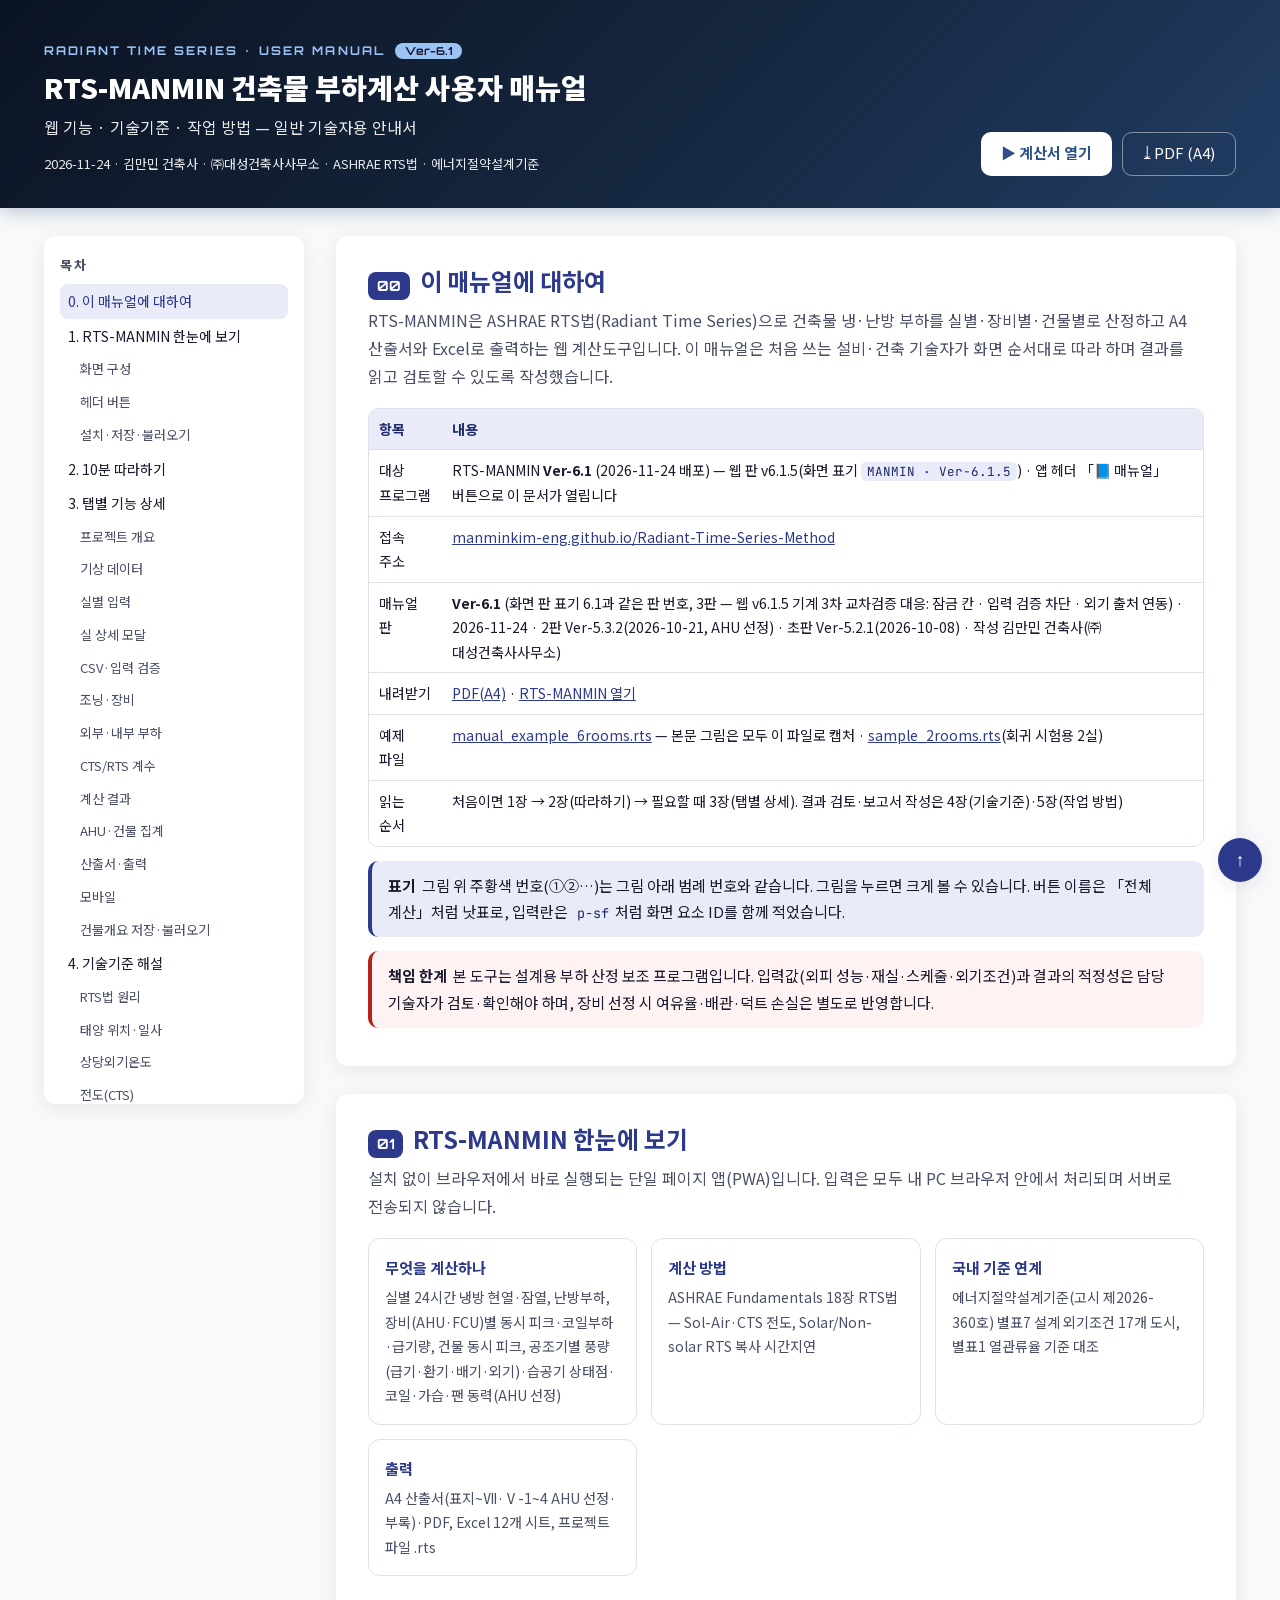
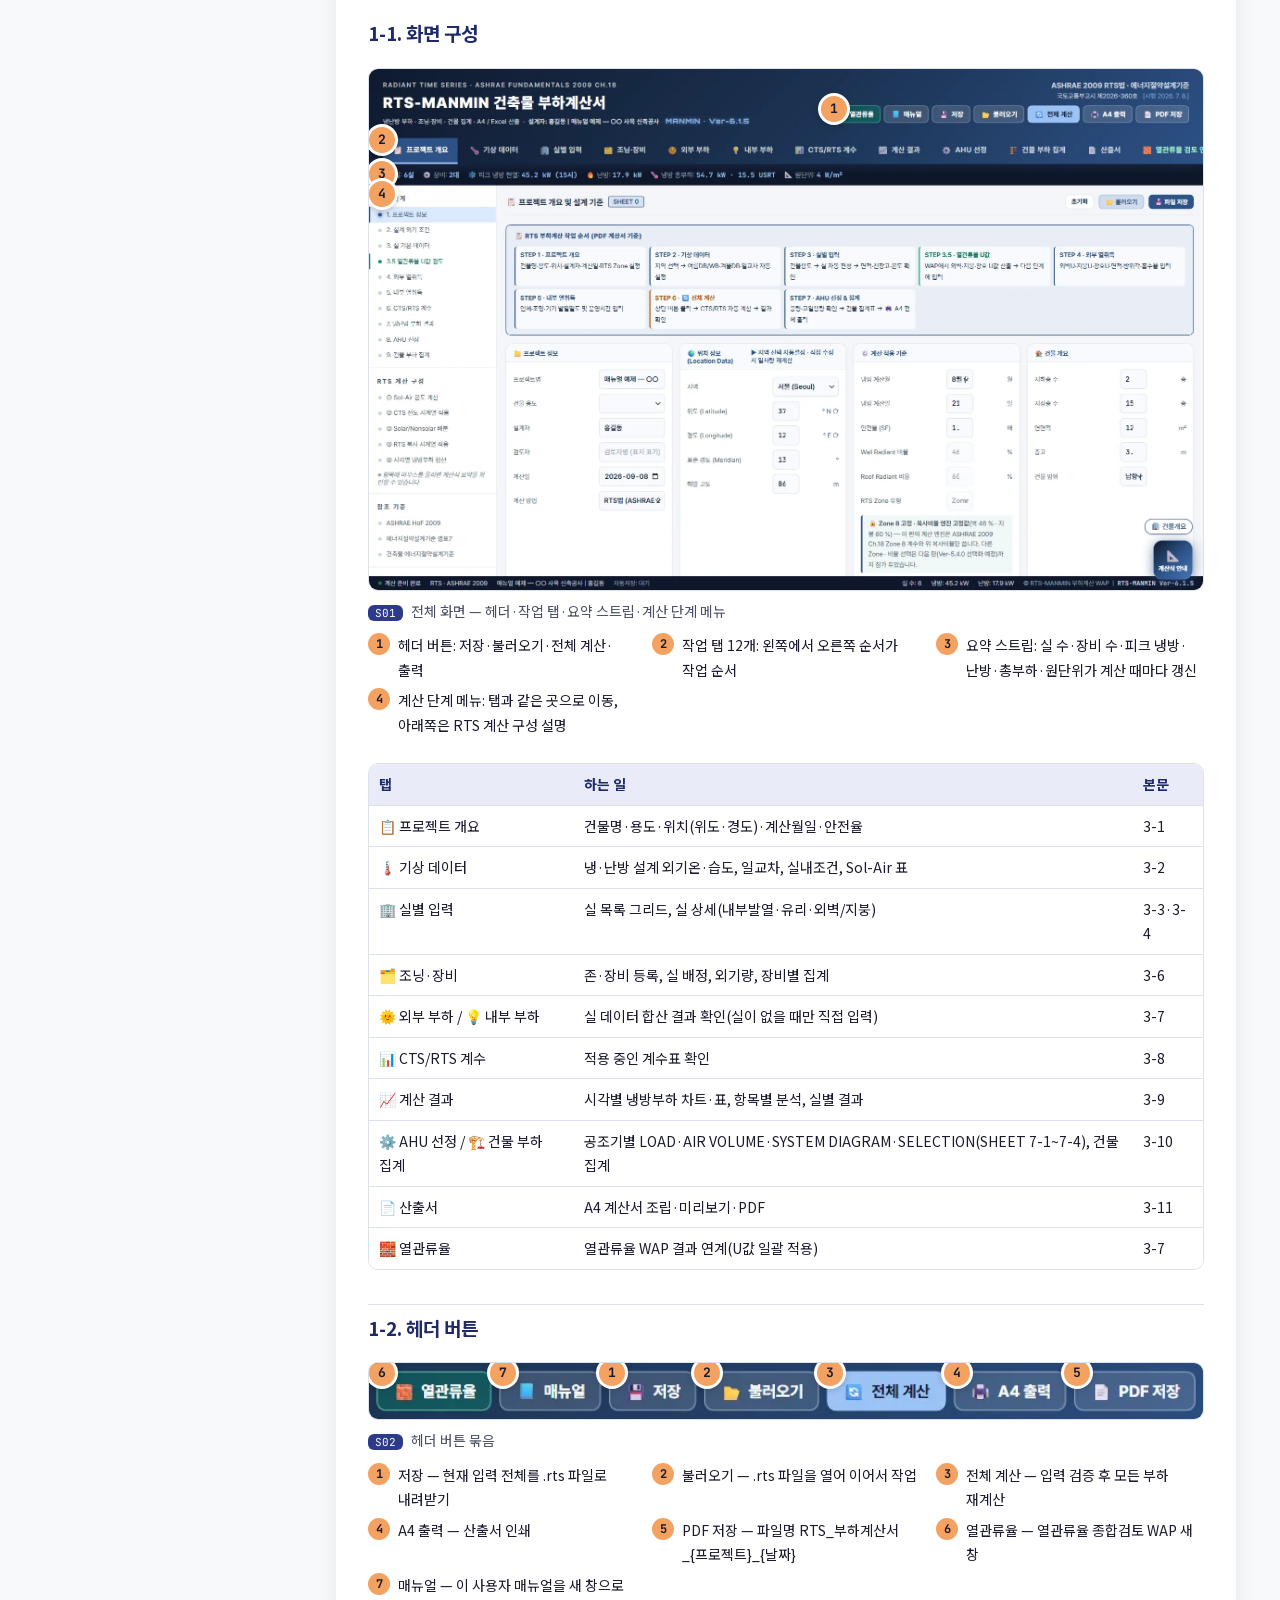
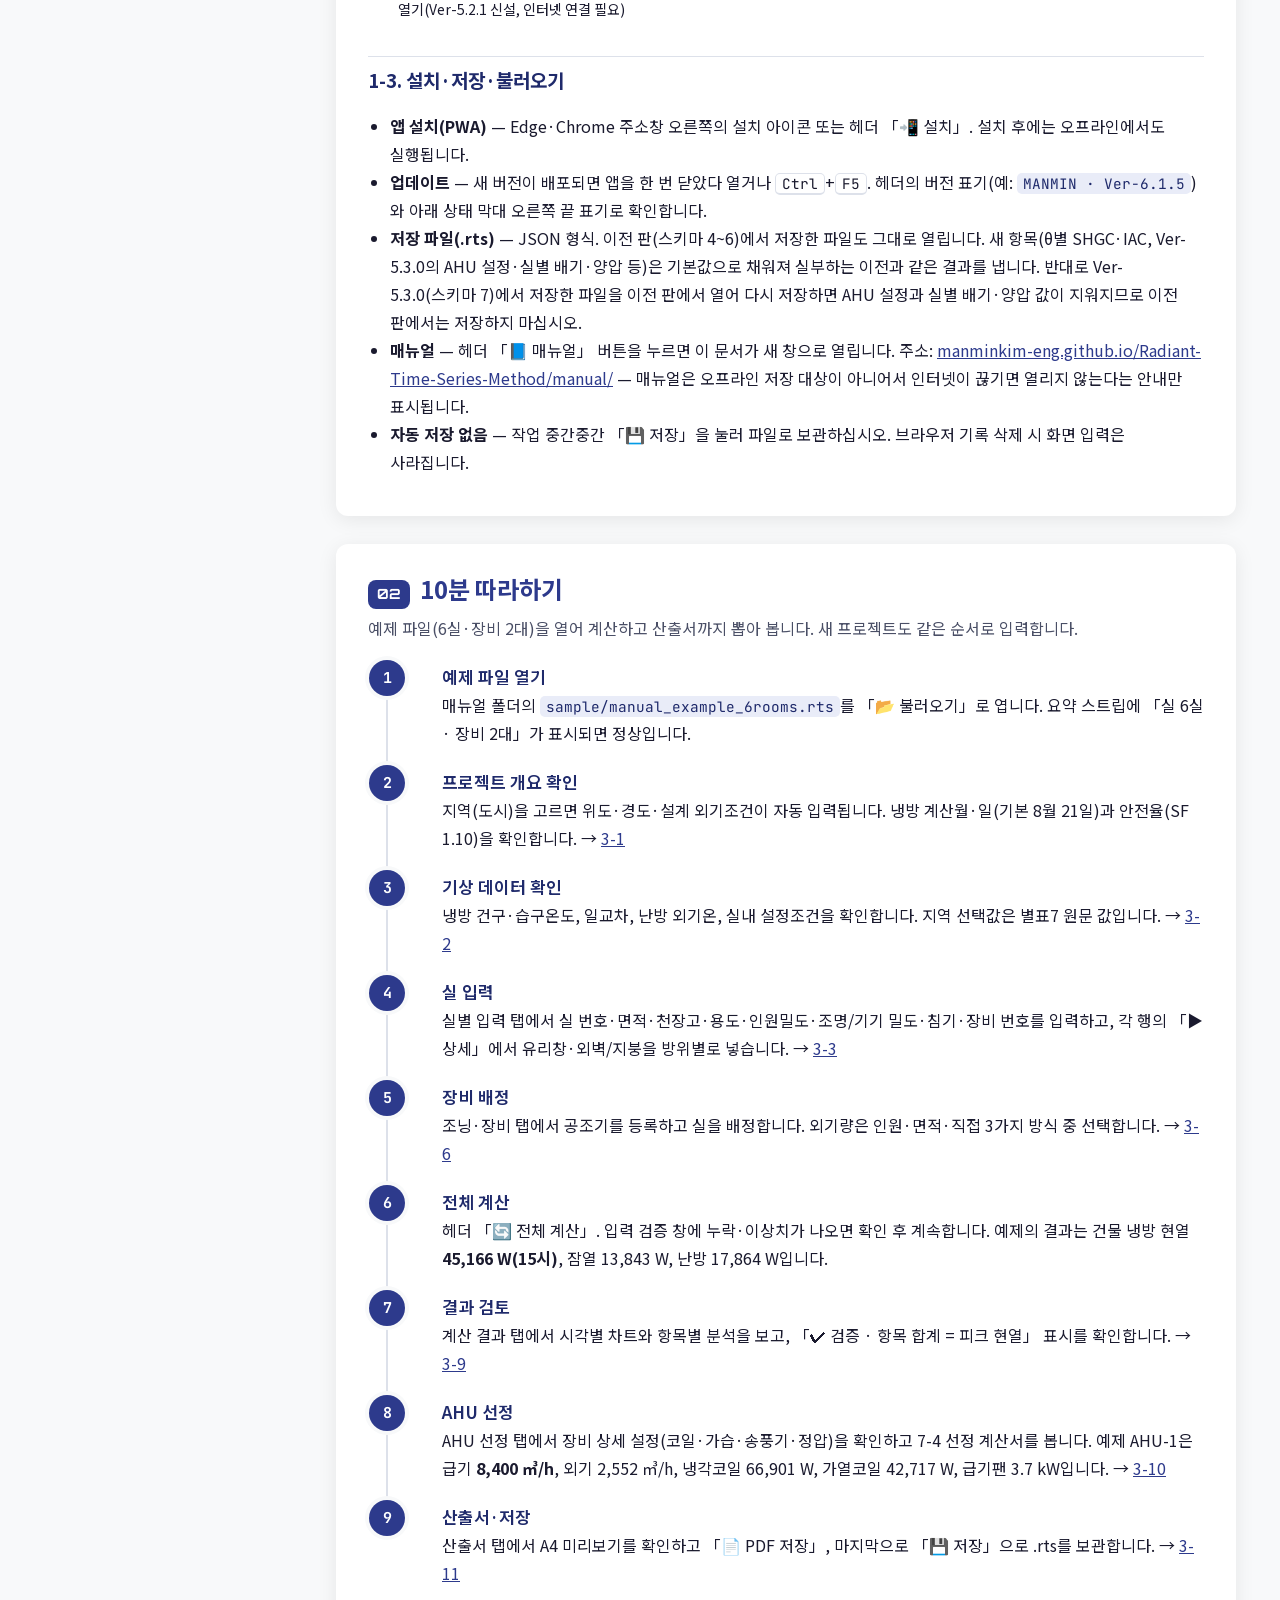
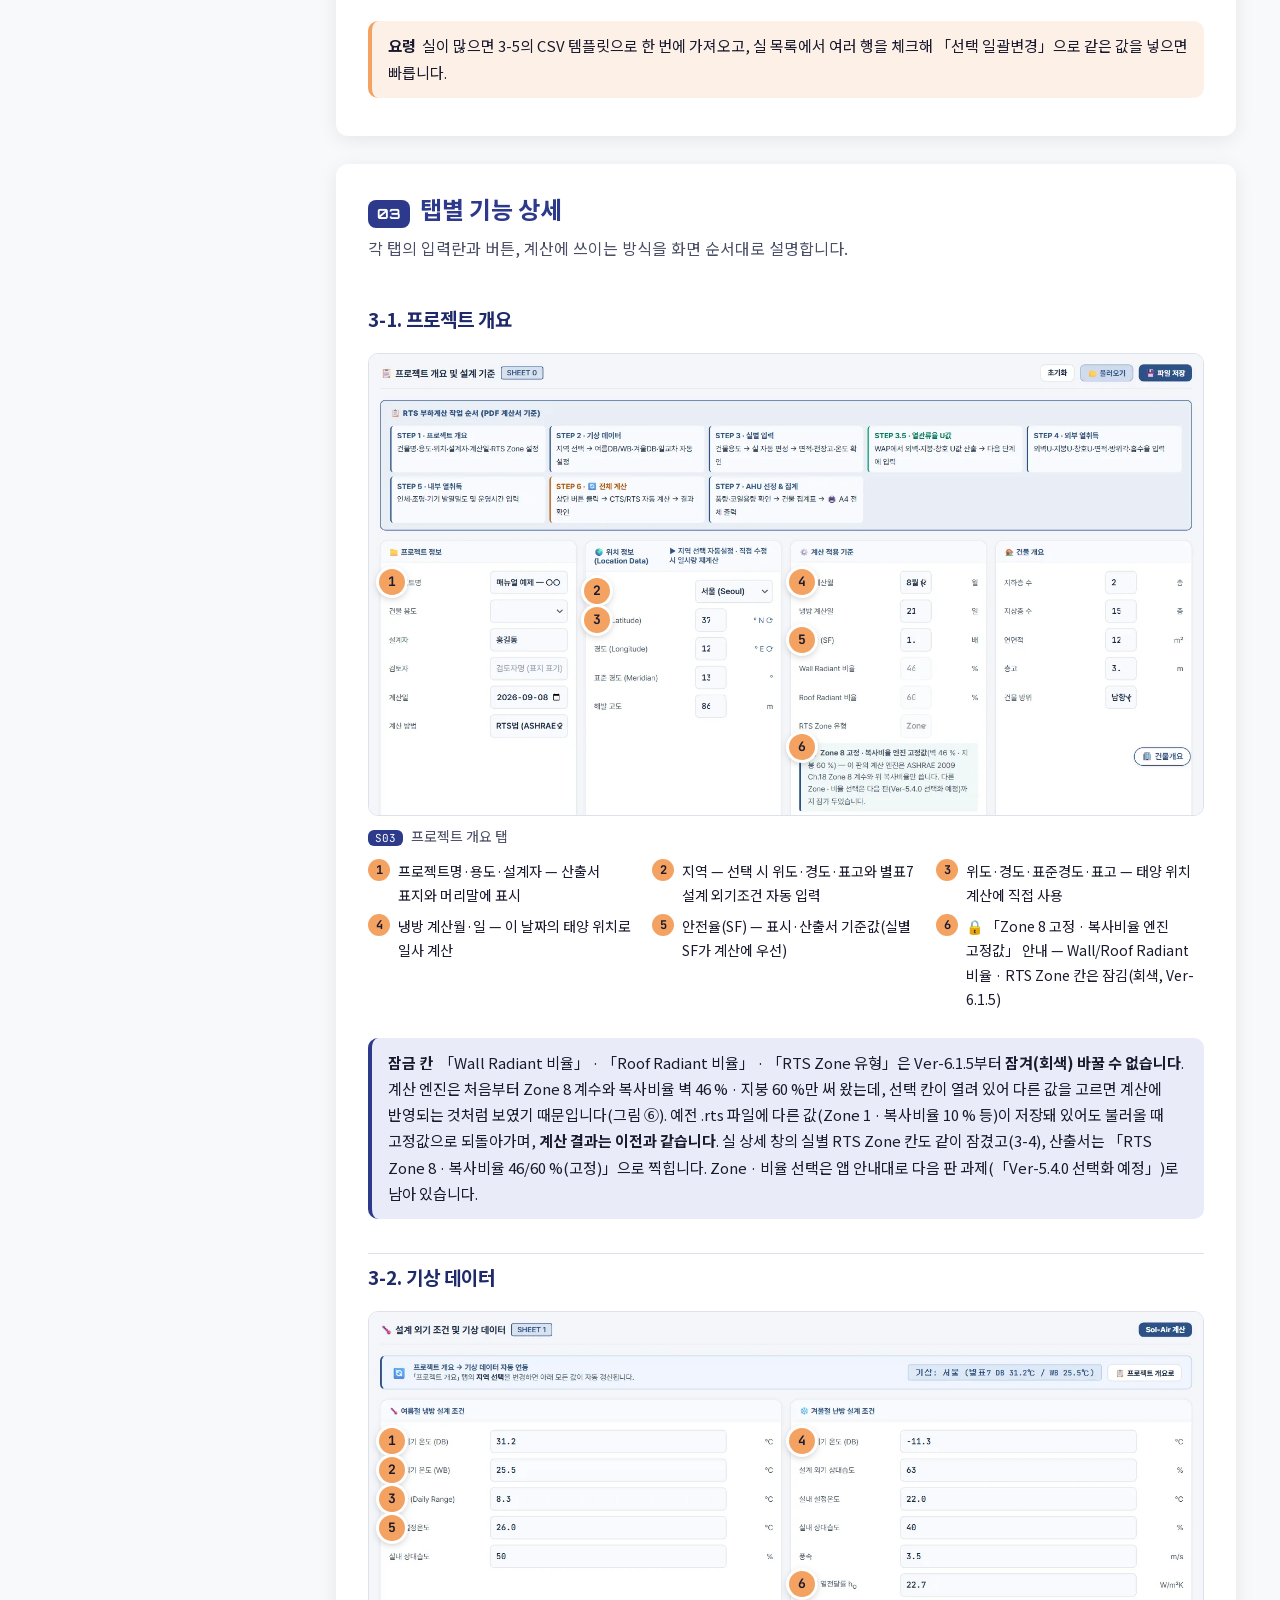
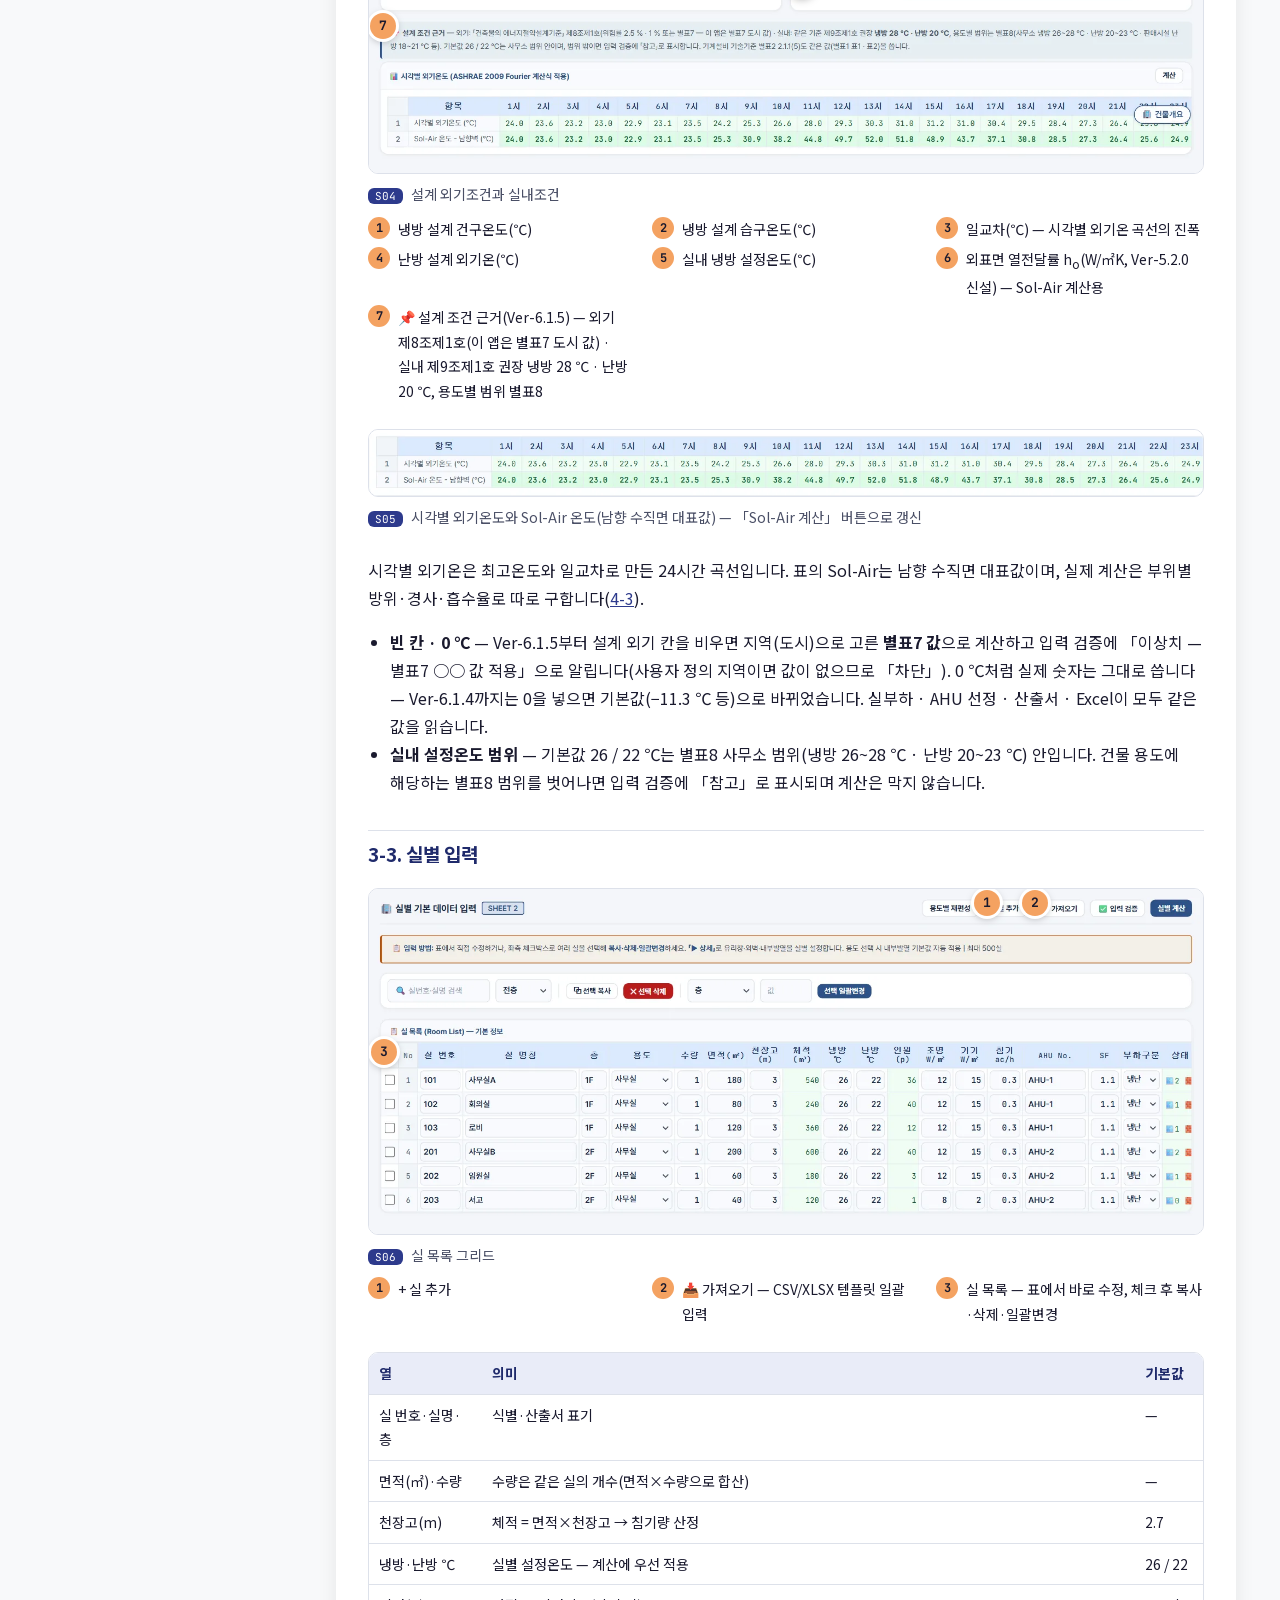
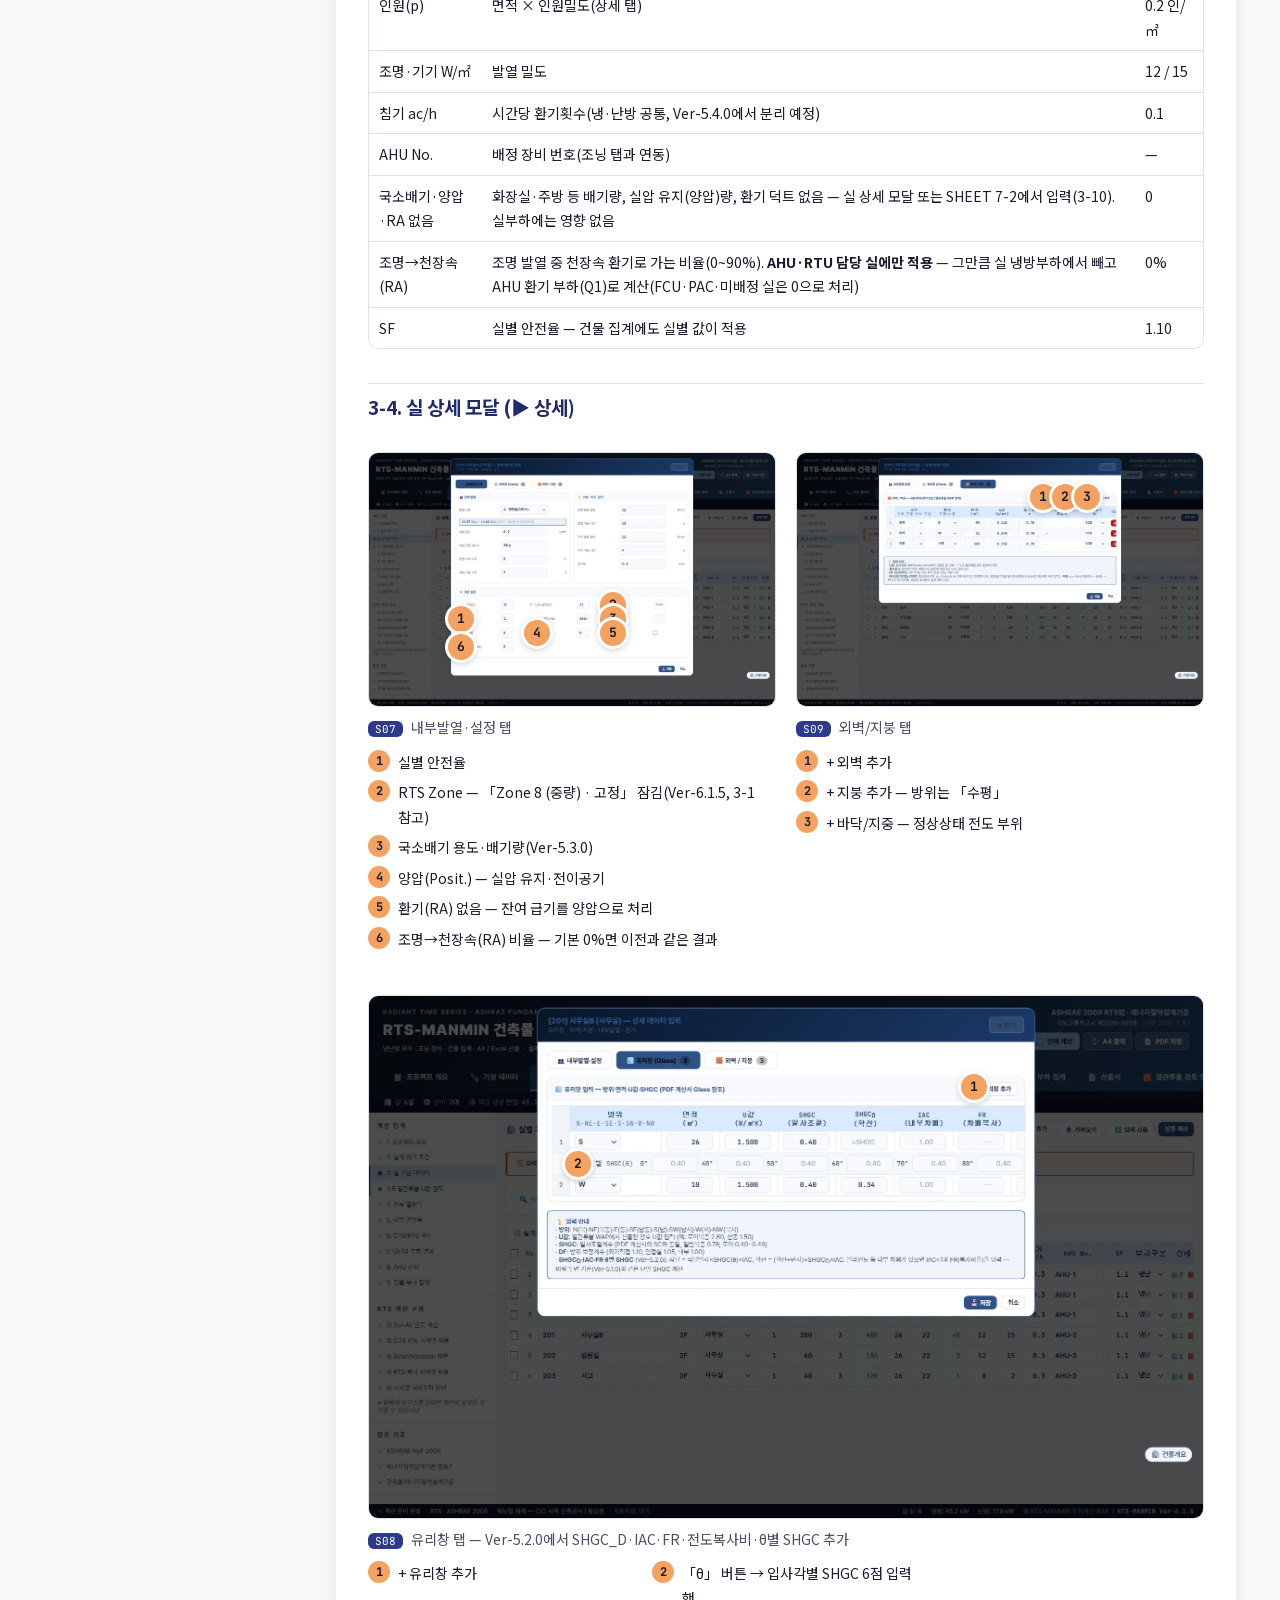
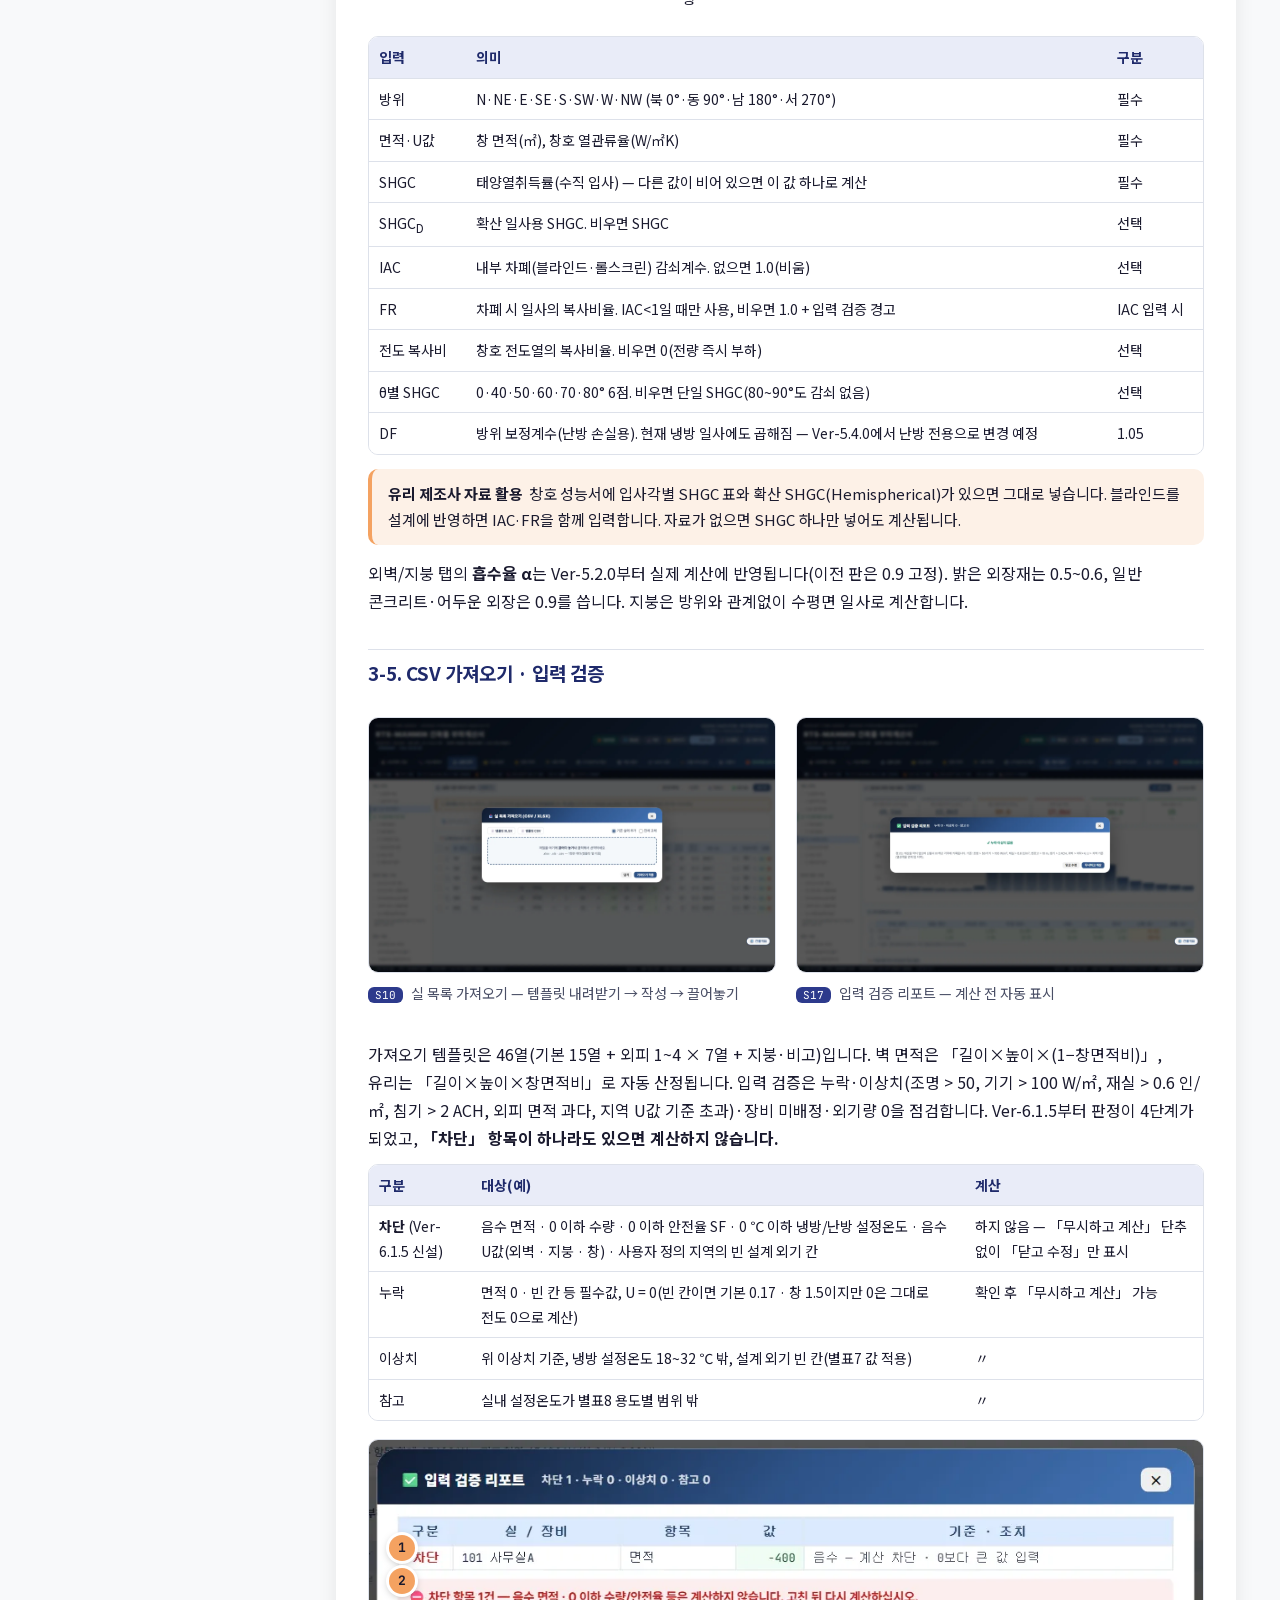
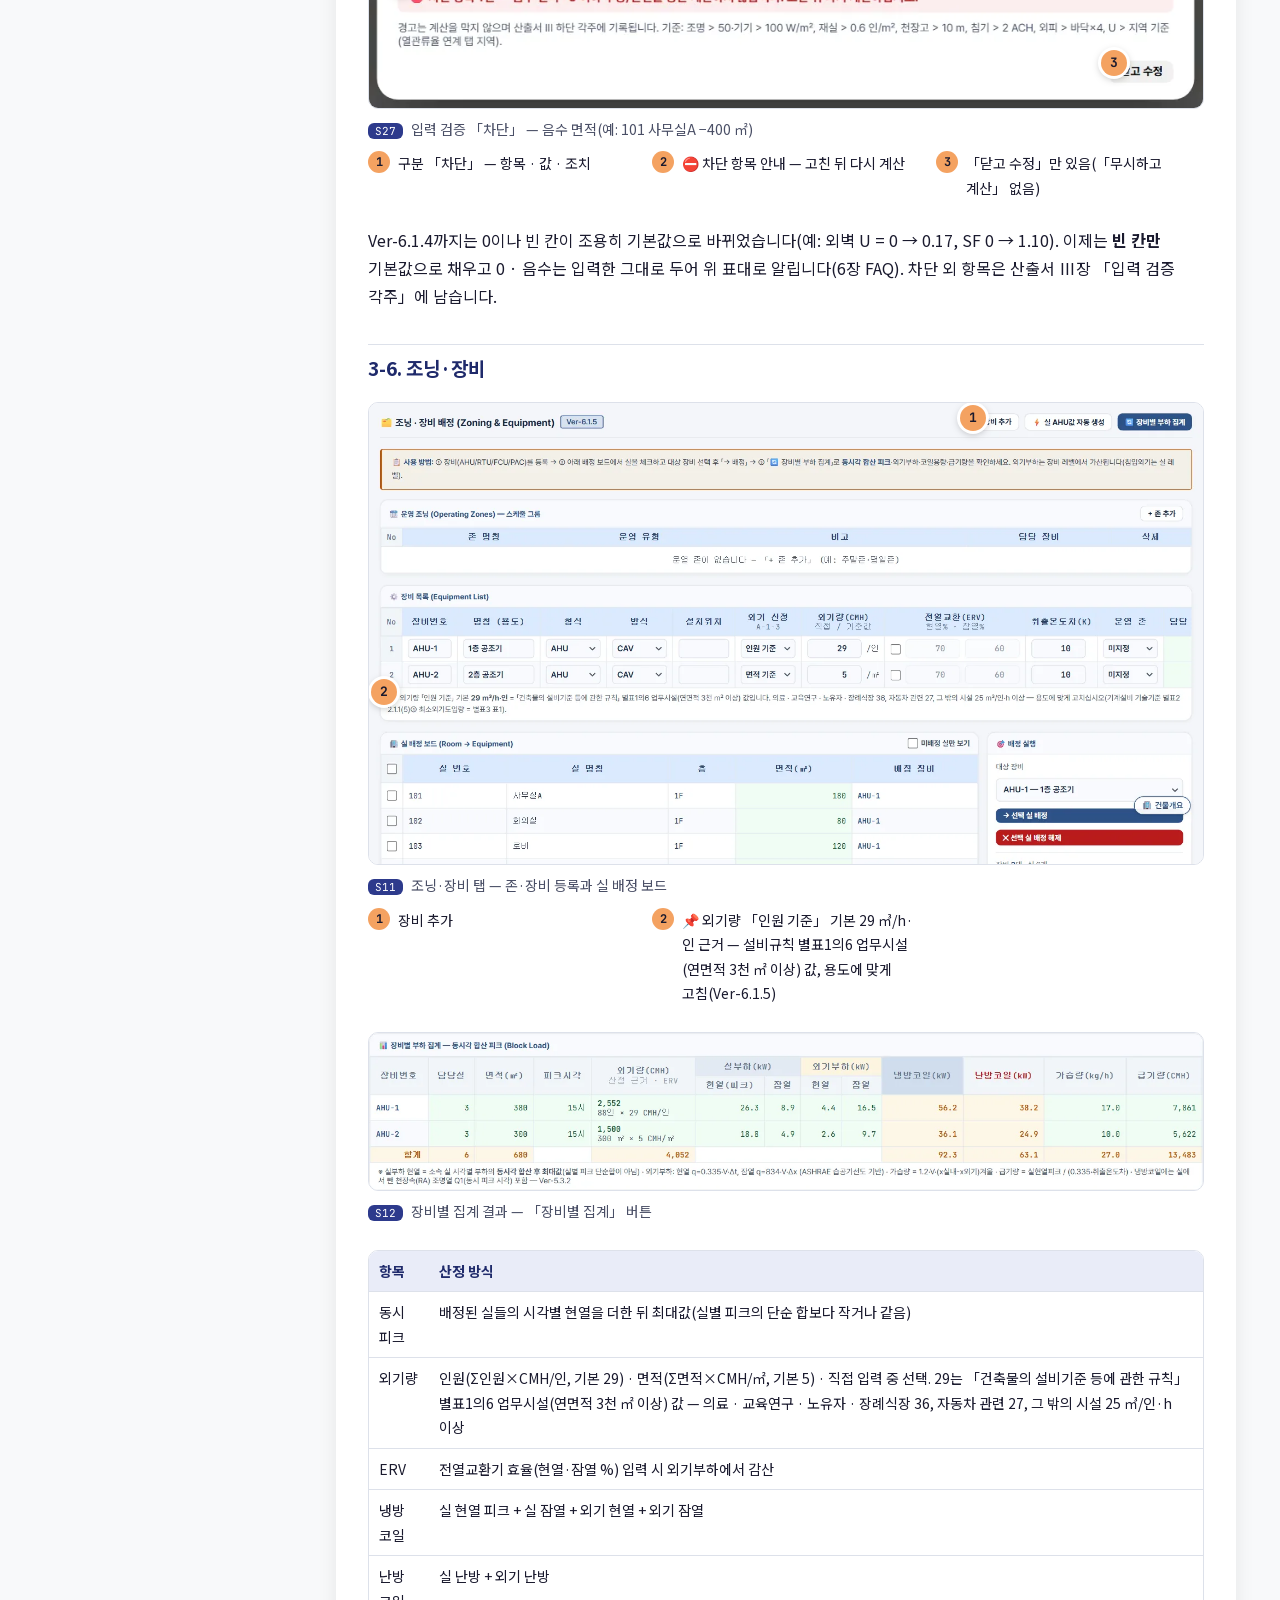
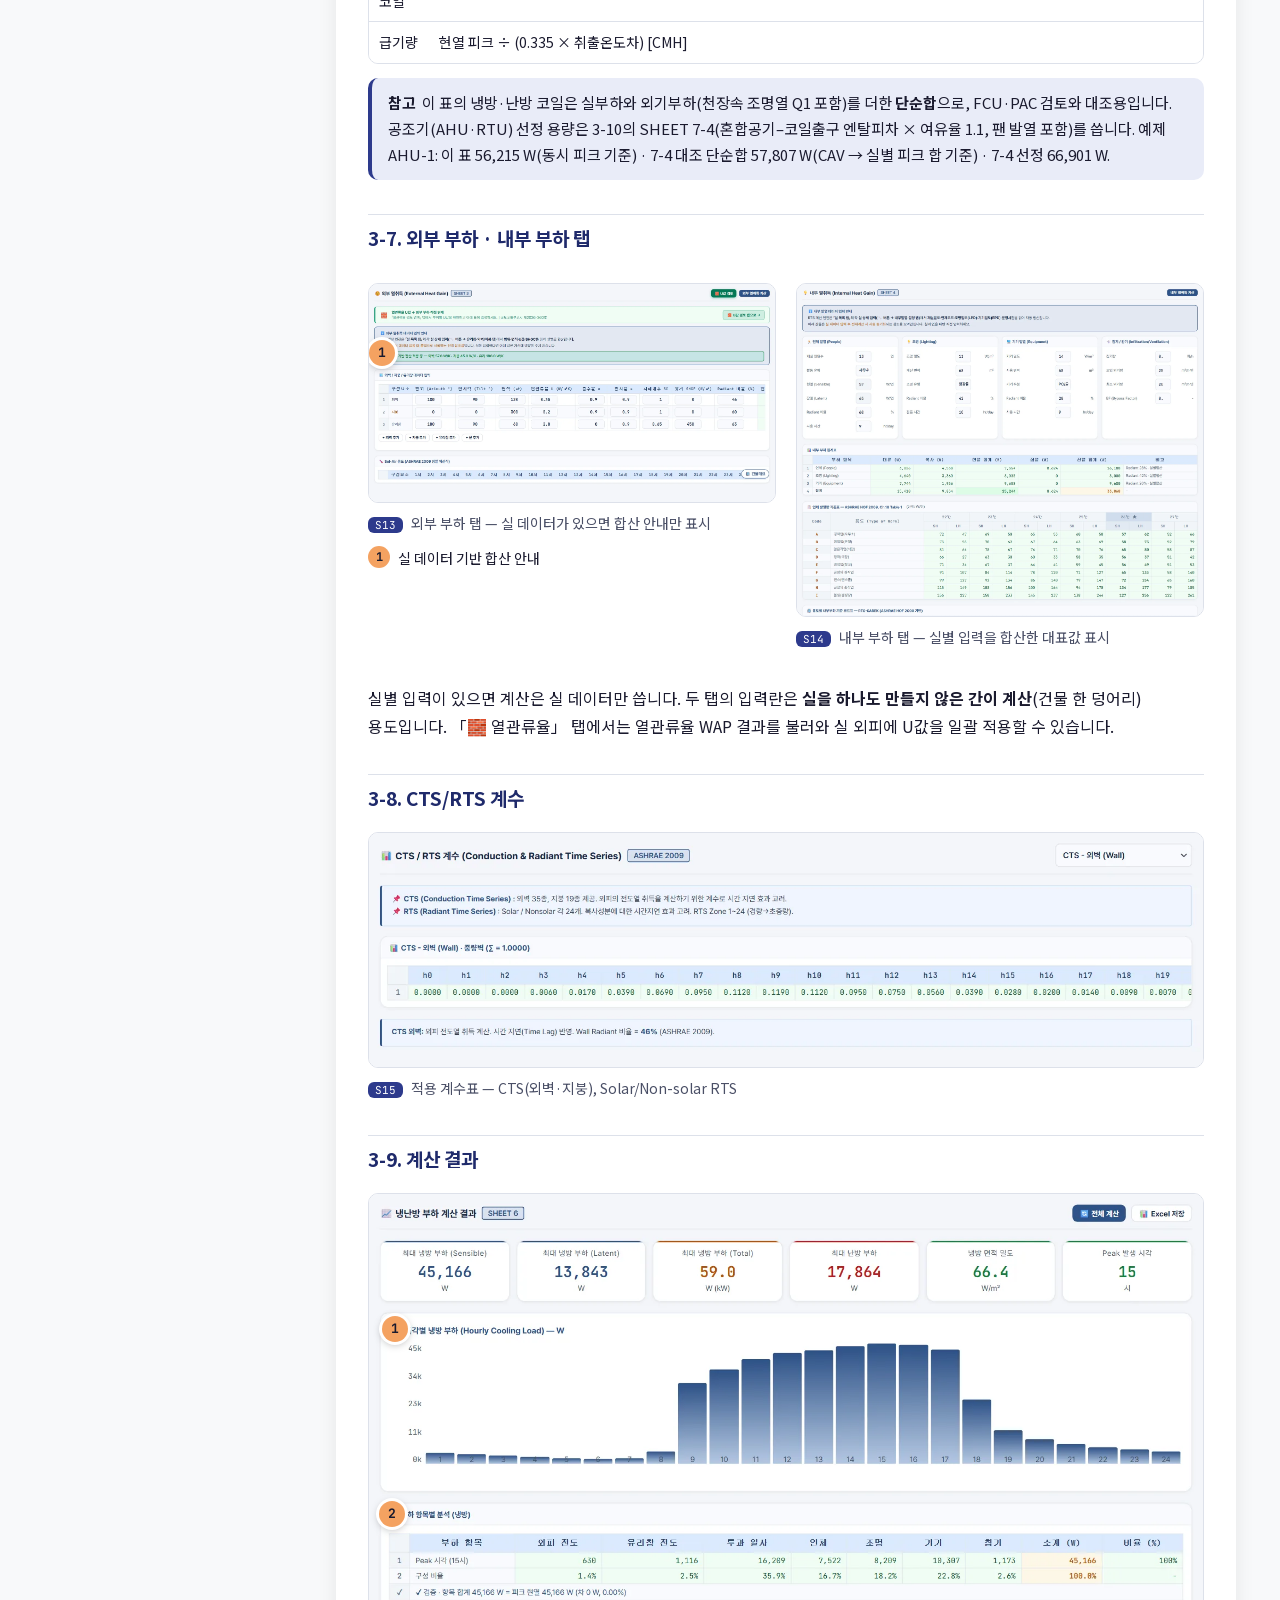
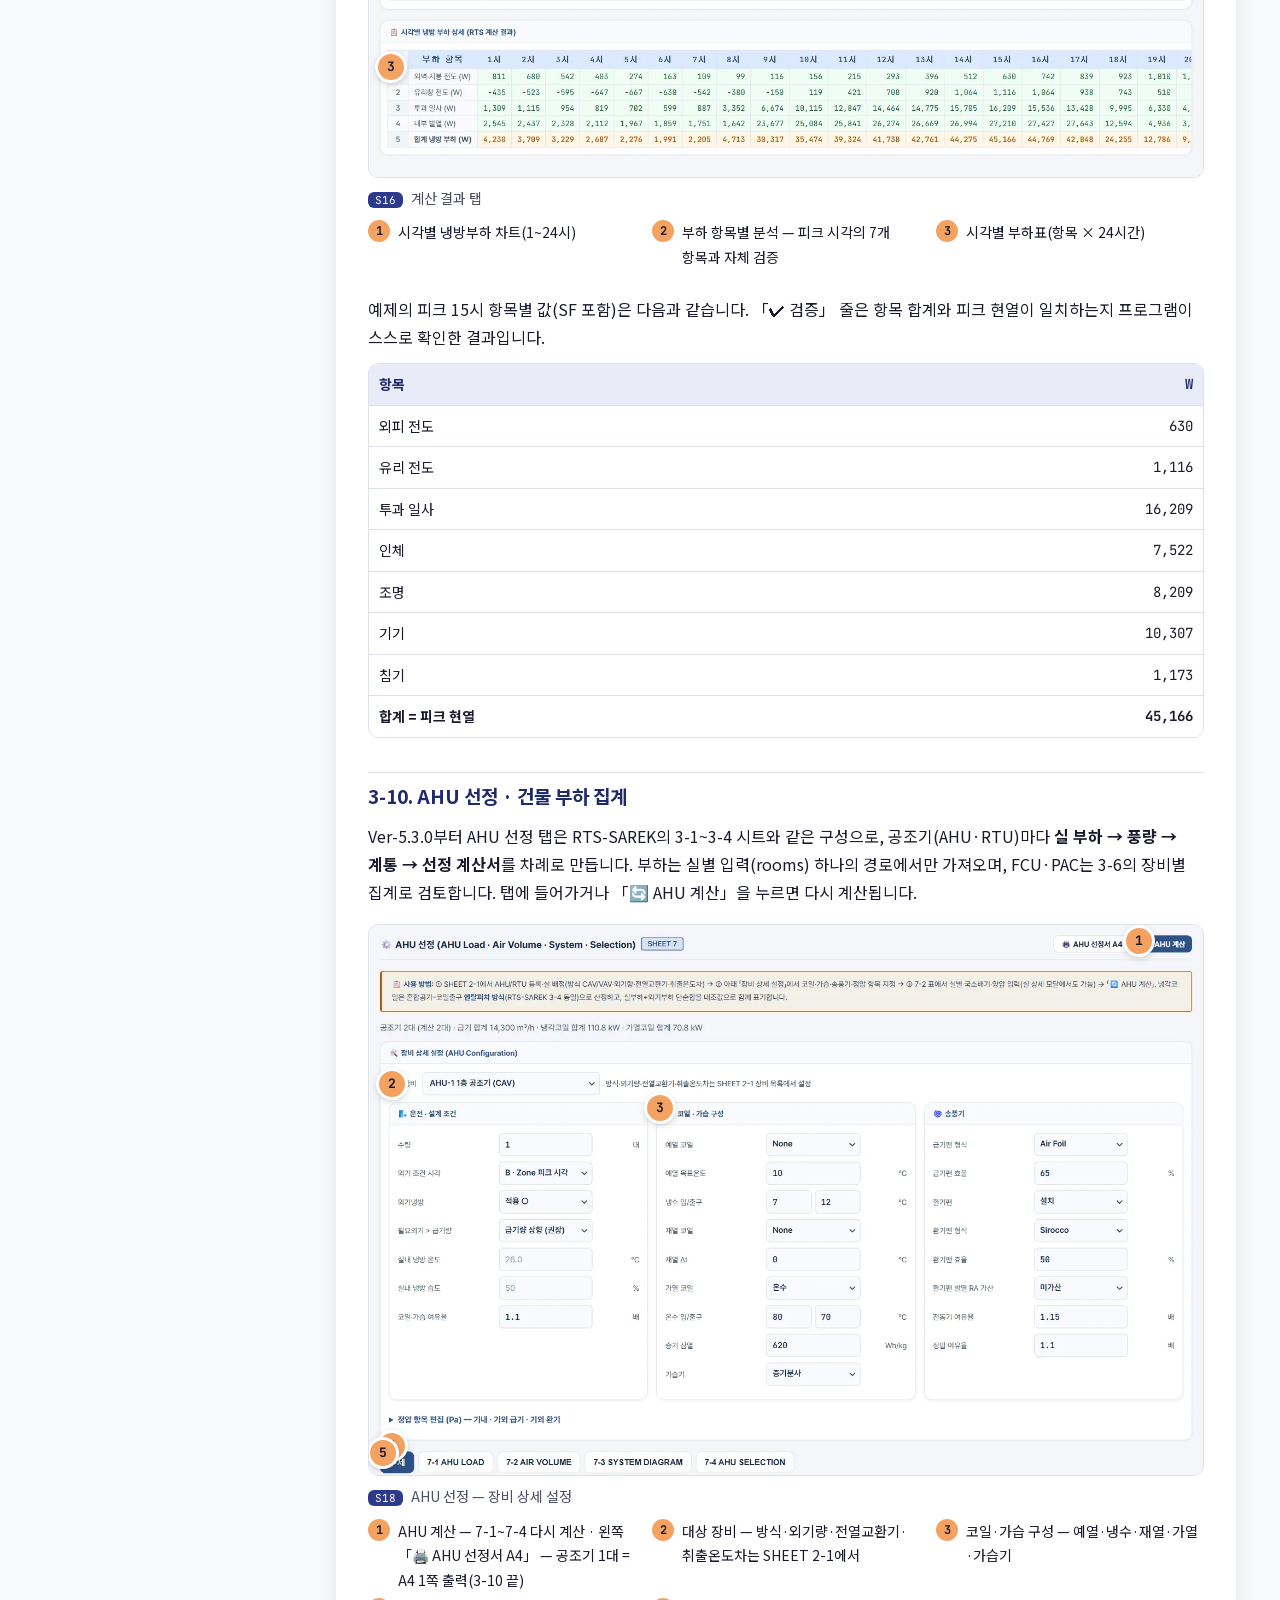
==== commit 2e152c7a: "매뉴얼 Ver-6.1 — 웹 v6.1.5 반영(56 → 63쪽, 그림 교체 10 · 신규 3, Zone · 복사비율 잠금 · 외기 출처 연동 · 검증 차단 단계 · FAQ 2) ·" ====
--- a/manual/index.html
+++ b/manual/index.html
@@ -1,8 +1,8 @@
 <!doctype html>
 <html lang="ko"><head>
 <meta charset="utf-8"><meta name="viewport" content="width=device-width,initial-scale=1">
-<title>RTS-MANMIN 사용자 매뉴얼 Ver-5.3.15</title>
-<meta name="description" content="RTS-MANMIN Ver-5.3.15 냉난방 부하계산 웹도구 사용자 매뉴얼 — 화면 기능, 기술기준(ASHRAE RTS법·에너지절약설계기준), 실무 작업 방법">
+<title>RTS-MANMIN 사용자 매뉴얼 Ver-6.1</title>
+<meta name="description" content="RTS-MANMIN Ver-6.1 냉난방 부하계산 웹도구 사용자 매뉴얼 — 화면 기능, 기술기준(ASHRAE RTS법·에너지절약설계기준), 실무 작업 방법">
 <meta name="author" content="김만민 건축사 · ㈜대성건축사사무소">
 <meta name="theme-color" content="#2d5186"><meta name="color-scheme" content="light dark">
 <link rel="stylesheet" href="./assets/fonts/manmin-fonts.css">
@@ -198,16 +198,16 @@
 <div class="mh-prog" aria-hidden="true"><i></i></div>
 <header class="top"><div class="top-in">
 <div class="mh-main">
-<div class="mh-eb"><span class="eyebrow">RADIANT TIME SERIES · USER MANUAL</span><span class="mh-ver">Ver-5.3.15</span></div>
+<div class="mh-eb"><span class="eyebrow">RADIANT TIME SERIES · USER MANUAL</span><span class="mh-ver">Ver-6.1</span></div>
 <h1>RTS-MANMIN 건축물 부하계산 사용자 매뉴얼</h1>
 <p class="sub">웹 기능 · 기술기준 · 작업 방법 — 일반 기술자용 안내서</p>
-<p class="mh-meta">2026-10-21 · 김만민 건축사 · ㈜대성건축사사무소 · ASHRAE RTS법 · 에너지절약설계기준</p>
-</div>
-<div class="mh-act"><a class="mh-btn pri" href="../index.html" aria-label="RTS-MANMIN 열기">▶ 계산서 열기</a><a class="mh-btn sec" href="RTS-MANMIN_사용자매뉴얼_Ver-5.3.15.pdf" download>⤓ PDF (A4)</a></div>
+<p class="mh-meta">2026-11-24 · 김만민 건축사 · ㈜대성건축사사무소 · ASHRAE RTS법 · 에너지절약설계기준</p>
+</div>
+<div class="mh-act"><a class="mh-btn pri" href="../index.html" aria-label="RTS-MANMIN 열기">▶ 계산서 열기</a><a class="mh-btn sec" href="RTS-MANMIN_사용자매뉴얼_Ver-6.1.pdf" download>⤓ PDF (A4)</a></div>
 </div></header>
 <div class="wrap"><nav class="toc" aria-label="목차"><details open><summary class="toc-sum">목차 <span aria-hidden="true">▾</span></summary><h2>목차</h2><ol><li><a href="#ch0">0. 이 매뉴얼에 대하여</a></li><li><a href="#ch1">1. RTS-MANMIN 한눈에 보기</a></li><li class="sub"><a href="#s1-1">화면 구성</a></li><li class="sub"><a href="#s1-2">헤더 버튼</a></li><li class="sub"><a href="#s1-3">설치·저장·불러오기</a></li><li><a href="#ch2">2. 10분 따라하기</a></li><li><a href="#ch3">3. 탭별 기능 상세</a></li><li class="sub"><a href="#s3-1">프로젝트 개요</a></li><li class="sub"><a href="#s3-2">기상 데이터</a></li><li class="sub"><a href="#s3-3">실별 입력</a></li><li class="sub"><a href="#s3-4">실 상세 모달</a></li><li class="sub"><a href="#s3-5">CSV·입력 검증</a></li><li class="sub"><a href="#s3-6">조닝·장비</a></li><li class="sub"><a href="#s3-7">외부·내부 부하</a></li><li class="sub"><a href="#s3-8">CTS/RTS 계수</a></li><li class="sub"><a href="#s3-9">계산 결과</a></li><li class="sub"><a href="#s3-10">AHU·건물 집계</a></li><li class="sub"><a href="#s3-11">산출서·출력</a></li><li class="sub"><a href="#s3-12">모바일</a></li><li class="sub"><a href="#s3-13">건물개요 저장·불러오기</a></li><li><a href="#ch4">4. 기술기준 해설</a></li><li class="sub"><a href="#s4-1">RTS법 원리</a></li><li class="sub"><a href="#s4-2">태양 위치·일사</a></li><li class="sub"><a href="#s4-3">상당외기온도</a></li><li class="sub"><a href="#s4-4">전도(CTS)</a></li><li class="sub"><a href="#s4-5">유리 일사</a></li><li class="sub"><a href="#s4-6">내부발열·침기</a></li><li class="sub"><a href="#s4-7">안전율·동시부하</a></li><li class="sub"><a href="#s4-8">국내 기준</a></li><li class="sub"><a href="#s4-9">AHU 선정 산식</a></li><li><a href="#ch5">5. 실무 작업 방법</a></li><li class="sub"><a href="#s5-1">설계 단계 절차</a></li><li class="sub"><a href="#s5-2">타 프로그램 대조</a></li><li class="sub"><a href="#s5-3">하림 검증 사례</a></li><li class="sub"><a href="#s5-4">SAREK AHU 대조</a></li><li class="sub"><a href="#s5-5">회귀 시험</a></li><li><a href="#ch6">6. 문제 해결·FAQ</a></li><li><a href="#ch7">부록</a></li><li class="sub"><a href="#a1">입력값 기본값·근거</a></li><li class="sub"><a href="#a2">버전 변경 내역</a></li><li class="sub"><a href="#a3">용어</a></li></ol></details></nav><main><section class="ch" id="ch0"><h2><span class="n">00</span>이 매뉴얼에 대하여</h2>
 <p class="lead">RTS-MANMIN은 ASHRAE RTS법(Radiant Time Series)으로 건축물 냉·난방 부하를 실별·장비별·건물별로 산정하고 A4 산출서와 Excel로 출력하는 웹 계산도구입니다. 이 매뉴얼은 처음 쓰는 설비·건축 기술자가 화면 순서대로 따라 하며 결과를 읽고 검토할 수 있도록 작성했습니다.</p>
-<div class="tbl"><table><thead><tr><th class="">항목</th><th class="">내용</th></tr></thead><tbody><tr><td class="">대상 프로그램</td><td class="">RTS-MANMIN <b>Ver-5.3.15</b> (2026-11-08 배포) — 앱 헤더 「📘 매뉴얼」 버튼으로 이 문서가 열립니다</td></tr><tr><td class="">접속 주소</td><td class=""><a href="https://manminkim-eng.github.io/Radiant-Time-Series-Method/index.html" target="_blank" rel="noopener">manminkim-eng.github.io/Radiant-Time-Series-Method</a></td></tr><tr><td class="">매뉴얼 판</td><td class=""><b>Ver-5.3.2</b> (프로그램과 같은 판 번호, 2판 — AHU 선정 추가·보강·A4 출력) · 2026-10-21 · 초판 Ver-5.2.1(2026-10-08) · 작성 김만민 건축사(㈜대성건축사사무소)</td></tr><tr><td class="">내려받기</td><td class=""><a href="RTS-MANMIN_사용자매뉴얼_Ver-5.3.15.pdf" download>PDF(A4)</a> · <a href="../index.html">RTS-MANMIN 열기</a></td></tr><tr><td class="">예제 파일</td><td class=""><a href="sample/manual_example_6rooms.rts" download>manual_example_6rooms.rts</a> — 본문 그림은 모두 이 파일로 캡처 · <a href="sample/sample_2rooms.rts" download>sample_2rooms.rts</a>(회귀 시험용 2실)</td></tr><tr><td class="">읽는 순서</td><td class="">처음이면 1장 → 2장(따라하기) → 필요할 때 3장(탭별 상세). 결과 검토·보고서 작성은 4장(기술기준)·5장(작업 방법)</td></tr></tbody></table></div>
+<div class="tbl"><table><thead><tr><th class="">항목</th><th class="">내용</th></tr></thead><tbody><tr><td class="">대상 프로그램</td><td class="">RTS-MANMIN <b>Ver-6.1</b> (2026-11-24 배포) — 웹 판 v6.1.5(화면 표기 <code>MANMIN · Ver-6.1.5</code>) · 앱 헤더 「📘 매뉴얼」 버튼으로 이 문서가 열립니다</td></tr><tr><td class="">접속 주소</td><td class=""><a href="https://manminkim-eng.github.io/Radiant-Time-Series-Method/index.html" target="_blank" rel="noopener">manminkim-eng.github.io/Radiant-Time-Series-Method</a></td></tr><tr><td class="">매뉴얼 판</td><td class=""><b>Ver-6.1</b> (화면 판 표기 6.1과 같은 판 번호, 3판 — 웹 v6.1.5 기계 3차 교차검증 대응: 잠금 칸 · 입력 검증 차단 · 외기 출처 연동) · 2026-11-24 · 2판 Ver-5.3.2(2026-10-21, AHU 선정) · 초판 Ver-5.2.1(2026-10-08) · 작성 김만민 건축사(㈜대성건축사사무소)</td></tr><tr><td class="">내려받기</td><td class=""><a href="RTS-MANMIN_사용자매뉴얼_Ver-6.1.pdf" download>PDF(A4)</a> · <a href="../index.html">RTS-MANMIN 열기</a></td></tr><tr><td class="">예제 파일</td><td class=""><a href="sample/manual_example_6rooms.rts" download>manual_example_6rooms.rts</a> — 본문 그림은 모두 이 파일로 캡처 · <a href="sample/sample_2rooms.rts" download>sample_2rooms.rts</a>(회귀 시험용 2실)</td></tr><tr><td class="">읽는 순서</td><td class="">처음이면 1장 → 2장(따라하기) → 필요할 때 3장(탭별 상세). 결과 검토·보고서 작성은 4장(기술기준)·5장(작업 방법)</td></tr></tbody></table></div>
 <div class="note"><b>표기</b>그림 위 주황색 번호(①②…)는 그림 아래 범례 번호와 같습니다. 그림을 누르면 크게 볼 수 있습니다. 버튼 이름은 「전체 계산」처럼 낫표로, 입력란은 <code>p-sf</code>처럼 화면 요소 ID를 함께 적었습니다.</div>
 <div class="warn"><b>책임 한계</b>본 도구는 설계용 부하 산정 보조 프로그램입니다. 입력값(외피 성능·재실·스케줄·외기조건)과 결과의 적정성은 담당 기술자가 검토·확인해야 하며, 장비 선정 시 여유율·배관·덕트 손실은 별도로 반영합니다.</div>
 </section>
@@ -220,14 +220,14 @@
 <div class="card"><h5>출력</h5><p>A4 산출서(표지~Ⅶ·Ⅴ-1~4 AHU 선정·부록)·PDF, Excel 12개 시트, 프로젝트 파일 .rts</p></div>
 </div>
 <h3 id="s1-1">1-1. 화면 구성</h3>
-<figure class="shot" id="fig-s01_overview"><div class="frame"><img src="images/s01_overview.webp" width="1440" height="900" loading="lazy" alt="전체 화면 — 헤더·작업 탭·요약 스트립·계산 단계 메뉴"><span class="pin" style="left:55.70%;top:7.78%">1</span><span class="pin" style="left:1.50%;top:15.49%">2</span><span class="pin" style="left:1.50%;top:22.08%">3</span><span class="pin" style="left:1.50%;top:25.96%">4</span></div><figcaption><span class="fno">S01</span>전체 화면 — 헤더·작업 탭·요약 스트립·계산 단계 메뉴</figcaption><ol class="legend"><li><b>1</b><span>헤더 버튼: 저장·불러오기·전체 계산·출력</span></li><li><b>2</b><span>작업 탭 12개: 왼쪽에서 오른쪽 순서가 작업 순서</span></li><li><b>3</b><span>요약 스트립: 실 수·장비 수·피크 냉방·난방·총부하·원단위가 계산 때마다 갱신</span></li><li><b>4</b><span>계산 단계 메뉴: 탭과 같은 곳으로 이동, 아래쪽은 RTS 계산 구성 설명</span></li></ol></figure>
+<figure class="shot" id="fig-s01_overview"><div class="frame"><img src="images/s01_overview.webp" width="1440" height="900" loading="lazy" alt="전체 화면 — 헤더·작업 탭·요약 스트립·계산 단계 메뉴"><span class="pin" style="left:55.70%;top:7.78%">1</span><span class="pin" style="left:1.50%;top:13.60%">2</span><span class="pin" style="left:1.50%;top:20.19%">3</span><span class="pin" style="left:1.50%;top:24.08%">4</span></div><figcaption><span class="fno">S01</span>전체 화면 — 헤더·작업 탭·요약 스트립·계산 단계 메뉴</figcaption><ol class="legend"><li><b>1</b><span>헤더 버튼: 저장·불러오기·전체 계산·출력</span></li><li><b>2</b><span>작업 탭 12개: 왼쪽에서 오른쪽 순서가 작업 순서</span></li><li><b>3</b><span>요약 스트립: 실 수·장비 수·피크 냉방·난방·총부하·원단위가 계산 때마다 갱신</span></li><li><b>4</b><span>계산 단계 메뉴: 탭과 같은 곳으로 이동, 아래쪽은 RTS 계산 구성 설명</span></li></ol></figure>
 <div class="tbl"><table><thead><tr><th class="">탭</th><th class="">하는 일</th><th class="">본문</th></tr></thead><tbody><tr><td class="">📋 프로젝트 개요</td><td class="">건물명·용도·위치(위도·경도)·계산월일·안전율</td><td class="">3-1</td></tr><tr><td class="">🌡️ 기상 데이터</td><td class="">냉·난방 설계 외기온·습도, 일교차, 실내조건, Sol-Air 표</td><td class="">3-2</td></tr><tr><td class="">🏢 실별 입력</td><td class="">실 목록 그리드, 실 상세(내부발열·유리·외벽/지붕)</td><td class="">3-3·3-4</td></tr><tr><td class="">🗂️ 조닝·장비</td><td class="">존·장비 등록, 실 배정, 외기량, 장비별 집계</td><td class="">3-6</td></tr><tr><td class="">🌞 외부 부하 / 💡 내부 부하</td><td class="">실 데이터 합산 결과 확인(실이 없을 때만 직접 입력)</td><td class="">3-7</td></tr><tr><td class="">📊 CTS/RTS 계수</td><td class="">적용 중인 계수표 확인</td><td class="">3-8</td></tr><tr><td class="">📈 계산 결과</td><td class="">시각별 냉방부하 차트·표, 항목별 분석, 실별 결과</td><td class="">3-9</td></tr><tr><td class="">⚙️ AHU 선정 / 🏗️ 건물 부하 집계</td><td class="">공조기별 LOAD·AIR VOLUME·SYSTEM DIAGRAM·SELECTION(SHEET 7-1~7-4), 건물 집계</td><td class="">3-10</td></tr><tr><td class="">📄 산출서</td><td class="">A4 계산서 조립·미리보기·PDF</td><td class="">3-11</td></tr><tr><td class="">🧱 열관류율</td><td class="">열관류율 WAP 결과 연계(U값 일괄 적용)</td><td class="">3-7</td></tr></tbody></table></div>
 <h3 id="s1-2">1-2. 헤더 버튼</h3>
 <figure class="shot" id="fig-s02_hdrbtns"><div class="frame"><img src="images/s02_hdrbtns.webp" width="632" height="42" loading="lazy" alt="헤더 버튼 묶음"><span class="pin" style="left:29.15%;top:17.29%">1</span><span class="pin" style="left:40.58%;top:17.29%">2</span><span class="pin" style="left:55.30%;top:17.29%">3</span><span class="pin" style="left:70.46%;top:17.29%">4</span><span class="pin" style="left:84.94%;top:17.29%">5</span><span class="pin" style="left:1.50%;top:17.29%">6</span><span class="pin" style="left:16.07%;top:17.29%">7</span></div><figcaption><span class="fno">S02</span>헤더 버튼 묶음</figcaption><ol class="legend"><li><b>1</b><span>저장 — 현재 입력 전체를 .rts 파일로 내려받기</span></li><li><b>2</b><span>불러오기 — .rts 파일을 열어 이어서 작업</span></li><li><b>3</b><span>전체 계산 — 입력 검증 후 모든 부하 재계산</span></li><li><b>4</b><span>A4 출력 — 산출서 인쇄</span></li><li><b>5</b><span>PDF 저장 — 파일명 RTS_부하계산서_{프로젝트}_{날짜}</span></li><li><b>6</b><span>열관류율 — 열관류율 종합검토 WAP 새 창</span></li><li><b>7</b><span>매뉴얼 — 이 사용자 매뉴얼을 새 창으로 열기(Ver-5.2.1 신설, 인터넷 연결 필요)</span></li></ol></figure>
 <h3 id="s1-3">1-3. 설치·저장·불러오기</h3>
 <ul>
 <li><b>앱 설치(PWA)</b> — Edge·Chrome 주소창 오른쪽의 설치 아이콘 또는 헤더 「📲 설치」. 설치 후에는 오프라인에서도 실행됩니다.</li>
-<li><b>업데이트</b> — 새 버전이 배포되면 앱을 한 번 닫았다 열거나 <kbd>Ctrl</kbd>+<kbd>F5</kbd>. 헤더의 버전 표기(예: <code>MANMIN · Ver-5.3.2</code>)로 확인합니다.</li>
+<li><b>업데이트</b> — 새 버전이 배포되면 앱을 한 번 닫았다 열거나 <kbd>Ctrl</kbd>+<kbd>F5</kbd>. 헤더의 버전 표기(예: <code>MANMIN · Ver-6.1.5</code>)와 아래 상태 막대 오른쪽 끝 표기로 확인합니다.</li>
 <li><b>저장 파일(.rts)</b> — JSON 형식. 이전 판(스키마 4~6)에서 저장한 파일도 그대로 열립니다. 새 항목(θ별 SHGC·IAC, Ver-5.3.0의 AHU 설정·실별 배기·양압 등)은 기본값으로 채워져 실부하는 이전과 같은 결과를 냅니다. 반대로 Ver-5.3.0(스키마 7)에서 저장한 파일을 이전 판에서 열어 다시 저장하면 AHU 설정과 실별 배기·양압 값이 지워지므로 이전 판에서는 저장하지 마십시오.</li>
 <li><b>매뉴얼</b> — 헤더 「📘 매뉴얼」 버튼을 누르면 이 문서가 새 창으로 열립니다. 주소: <a href="https://manminkim-eng.github.io/Radiant-Time-Series-Method/manual/" target="_blank" rel="noopener">manminkim-eng.github.io/Radiant-Time-Series-Method/manual/</a> — 매뉴얼은 오프라인 저장 대상이 아니어서 인터넷이 끊기면 열리지 않는다는 안내만 표시됩니다.</li>
 <li><b>자동 저장 없음</b> — 작업 중간중간 「💾 저장」을 눌러 파일로 보관하십시오. 브라우저 기록 삭제 시 화면 입력은 사라집니다.</li>
@@ -251,18 +251,22 @@
 <section class="ch" id="ch3"><h2><span class="n">03</span>탭별 기능 상세</h2>
 <p class="lead">각 탭의 입력란과 버튼, 계산에 쓰이는 방식을 화면 순서대로 설명합니다.</p>
 <h3 id="s3-1">3-1. 프로젝트 개요</h3>
-<figure class="shot" id="fig-s03_project"><div class="frame"><img src="images/s03_project.webp" width="1220" height="658" loading="lazy" alt="프로젝트 개요 탭"><span class="pin" style="left:2.78%;top:50.73%">1</span><span class="pin" style="left:27.37%;top:52.71%">2</span><span class="pin" style="left:27.37%;top:59.10%">3</span><span class="pin" style="left:51.96%;top:50.73%">4</span><span class="pin" style="left:51.96%;top:63.51%">5</span></div><figcaption><span class="fno">S03</span>프로젝트 개요 탭</figcaption><ol class="legend"><li><b>1</b><span>프로젝트명·용도·설계자 — 산출서 표지와 머리말에 표시</span></li><li><b>2</b><span>지역 — 선택 시 위도·경도·표고와 별표7 설계 외기조건 자동 입력</span></li><li><b>3</b><span>위도·경도·표준경도·표고 — 태양 위치 계산에 직접 사용</span></li><li><b>4</b><span>냉방 계산월·일 — 이 날짜의 태양 위치로 일사 계산</span></li><li><b>5</b><span>안전율(SF) — 표시·산출서 기준값(실별 SF가 계산에 우선)</span></li></ol></figure>
-<div class="note"><b>참고값</b>「Wall/Roof Radiant 비율」과 「RTS Zone 유형」 입력란은 현재(Ver-5.3.2) 저장·표시만 되고 계산에는 고정값(벽 46%·지붕 60%·Zone 8)이 쓰입니다. Ver-5.4.0에서 계산에 연결될 예정입니다.</div>
+<figure class="shot" id="fig-s03_project"><div class="frame"><img src="images/s03_project.webp" width="1220" height="675" loading="lazy" alt="프로젝트 개요 탭"><span class="pin" style="left:2.78%;top:49.47%">1</span><span class="pin" style="left:27.37%;top:51.40%">2</span><span class="pin" style="left:27.37%;top:57.63%">3</span><span class="pin" style="left:51.96%;top:49.47%">4</span><span class="pin" style="left:51.96%;top:61.93%">5</span><span class="pin" style="left:51.96%;top:85.28%">6</span></div><figcaption><span class="fno">S03</span>프로젝트 개요 탭</figcaption><ol class="legend"><li><b>1</b><span>프로젝트명·용도·설계자 — 산출서 표지와 머리말에 표시</span></li><li><b>2</b><span>지역 — 선택 시 위도·경도·표고와 별표7 설계 외기조건 자동 입력</span></li><li><b>3</b><span>위도·경도·표준경도·표고 — 태양 위치 계산에 직접 사용</span></li><li><b>4</b><span>냉방 계산월·일 — 이 날짜의 태양 위치로 일사 계산</span></li><li><b>5</b><span>안전율(SF) — 표시·산출서 기준값(실별 SF가 계산에 우선)</span></li><li><b>6</b><span>🔒 「Zone 8 고정 · 복사비율 엔진 고정값」 안내 — Wall/Roof Radiant 비율 · RTS Zone 칸은 잠김(회색, Ver-6.1.5)</span></li></ol></figure>
+<div class="note"><b>잠금 칸</b>「Wall Radiant 비율」 · 「Roof Radiant 비율」 · 「RTS Zone 유형」은 Ver-6.1.5부터 <b>잠겨(회색) 바꿀 수 없습니다</b>. 계산 엔진은 처음부터 Zone 8 계수와 복사비율 벽 46 % · 지붕 60 %만 써 왔는데, 선택 칸이 열려 있어 다른 값을 고르면 계산에 반영되는 것처럼 보였기 때문입니다(그림 ⑥). 예전 .rts 파일에 다른 값(Zone 1 · 복사비율 10 % 등)이 저장돼 있어도 불러올 때 고정값으로 되돌아가며, <b>계산 결과는 이전과 같습니다</b>. 실 상세 창의 실별 RTS Zone 칸도 같이 잠겼고(3-4), 산출서는 「RTS Zone 8 · 복사비율 46/60 %(고정)」으로 찍힙니다. Zone · 비율 선택은 앱 안내대로 다음 판 과제(「Ver-5.4.0 선택화 예정」)로 남아 있습니다.</div>
 <h3 id="s3-2">3-2. 기상 데이터</h3>
-<figure class="shot" id="fig-s04_weather"><div class="frame"><img src="images/s04_weather.webp" width="1220" height="658" loading="lazy" alt="설계 외기조건과 실내조건"><span class="pin" style="left:2.78%;top:28.71%">1</span><span class="pin" style="left:2.78%;top:35.10%">2</span><span class="pin" style="left:2.78%;top:41.48%">3</span><span class="pin" style="left:51.96%;top:28.71%">4</span><span class="pin" style="left:2.78%;top:47.87%">5</span><span class="pin" style="left:51.96%;top:60.40%">6</span></div><figcaption><span class="fno">S04</span>설계 외기조건과 실내조건</figcaption><ol class="legend"><li><b>1</b><span>냉방 설계 건구온도(℃)</span></li><li><b>2</b><span>냉방 설계 습구온도(℃)</span></li><li><b>3</b><span>일교차(℃) — 시각별 외기온 곡선의 진폭</span></li><li><b>4</b><span>난방 설계 외기온(℃)</span></li><li><b>5</b><span>실내 냉방 설정온도(℃)</span></li><li><b>6</b><span>외표면 열전달률 h<sub>o</sub>(W/㎡K, Ver-5.2.0 신설) — Sol-Air 계산용</span></li></ol></figure>
+<figure class="shot" id="fig-s04_weather"><div class="frame"><img src="images/s04_weather.webp" width="1220" height="675" loading="lazy" alt="설계 외기조건과 실내조건"><span class="pin" style="left:2.78%;top:28.00%">1</span><span class="pin" style="left:2.78%;top:34.23%">2</span><span class="pin" style="left:2.78%;top:40.46%">3</span><span class="pin" style="left:51.96%;top:28.00%">4</span><span class="pin" style="left:2.78%;top:46.68%">5</span><span class="pin" style="left:51.96%;top:58.90%">6</span><span class="pin" style="left:1.71%;top:68.11%">7</span></div><figcaption><span class="fno">S04</span>설계 외기조건과 실내조건</figcaption><ol class="legend"><li><b>1</b><span>냉방 설계 건구온도(℃)</span></li><li><b>2</b><span>냉방 설계 습구온도(℃)</span></li><li><b>3</b><span>일교차(℃) — 시각별 외기온 곡선의 진폭</span></li><li><b>4</b><span>난방 설계 외기온(℃)</span></li><li><b>5</b><span>실내 냉방 설정온도(℃)</span></li><li><b>6</b><span>외표면 열전달률 h<sub>o</sub>(W/㎡K, Ver-5.2.0 신설) — Sol-Air 계산용</span></li><li><b>7</b><span>📌 설계 조건 근거(Ver-6.1.5) — 외기 제8조제1호(이 앱은 별표7 도시 값) · 실내 제9조제1호 권장 냉방 28 ℃ · 난방 20 ℃, 용도별 범위 별표8</span></li></ol></figure>
 <figure class="shot" id="fig-s05_hourlytemp"><div class="frame"><img src="images/s05_hourlytemp.webp" width="1186" height="94" loading="lazy" alt="시각별 외기온도와 Sol-Air 온도(남향 수직면 대표값) — 「Sol-Air 계산」 버튼으로 갱신"></div><figcaption><span class="fno">S05</span>시각별 외기온도와 Sol-Air 온도(남향 수직면 대표값) — 「Sol-Air 계산」 버튼으로 갱신</figcaption></figure>
 <p>시각별 외기온은 최고온도와 일교차로 만든 24시간 곡선입니다. 표의 Sol-Air는 남향 수직면 대표값이며, 실제 계산은 부위별 방위·경사·흡수율로 따로 구합니다(<a href="#s4-3">4-3</a>).</p>
+<ul>
+<li><b>빈 칸 · 0 ℃</b> — Ver-6.1.5부터 설계 외기 칸을 비우면 지역(도시)으로 고른 <b>별표7 값</b>으로 계산하고 입력 검증에 「이상치 — 별표7 ○○ 값 적용」으로 알립니다(사용자 정의 지역이면 값이 없으므로 「차단」). 0 ℃처럼 실제 숫자는 그대로 씁니다 — Ver-6.1.4까지는 0을 넣으면 기본값(−11.3 ℃ 등)으로 바뀌었습니다. 실부하 · AHU 선정 · 산출서 · Excel이 모두 같은 값을 읽습니다.</li>
+<li><b>실내 설정온도 범위</b> — 기본값 26 / 22 ℃는 별표8 사무소 범위(냉방 26~28 ℃ · 난방 20~23 ℃) 안입니다. 건물 용도에 해당하는 별표8 범위를 벗어나면 입력 검증에 「참고」로 표시되며 계산은 막지 않습니다.</li>
+</ul>
 <h3 id="s3-3">3-3. 실별 입력</h3>
 <figure class="shot" id="fig-s06_rooms"><div class="frame"><img src="images/s06_rooms.webp" width="1220" height="505" loading="lazy" alt="실 목록 그리드"><span class="pin" style="left:74.07%;top:3.97%">1</span><span class="pin" style="left:79.87%;top:3.97%">2</span><span class="pin" style="left:1.79%;top:47.32%">3</span></div><figcaption><span class="fno">S06</span>실 목록 그리드</figcaption><ol class="legend"><li><b>1</b><span>+ 실 추가</span></li><li><b>2</b><span>📥 가져오기 — CSV/XLSX 템플릿 일괄 입력</span></li><li><b>3</b><span>실 목록 — 표에서 바로 수정, 체크 후 복사·삭제·일괄변경</span></li></ol></figure>
 <div class="tbl"><table><thead><tr><th class="">열</th><th class="">의미</th><th class="">기본값</th></tr></thead><tbody><tr><td class="">실 번호·실명·층</td><td class="">식별·산출서 표기</td><td class="">—</td></tr><tr><td class="">면적(㎡)·수량</td><td class="">수량은 같은 실의 개수(면적×수량으로 합산)</td><td class="">—</td></tr><tr><td class="">천장고(m)</td><td class="">체적 = 면적×천장고 → 침기량 산정</td><td class="">2.7</td></tr><tr><td class="">냉방·난방 ℃</td><td class="">실별 설정온도 — 계산에 우선 적용</td><td class="">26 / 22</td></tr><tr><td class="">인원(p)</td><td class="">면적 × 인원밀도(상세 탭)</td><td class="">0.2 인/㎡</td></tr><tr><td class="">조명·기기 W/㎡</td><td class="">발열 밀도</td><td class="">12 / 15</td></tr><tr><td class="">침기 ac/h</td><td class="">시간당 환기횟수(냉·난방 공통, Ver-5.4.0에서 분리 예정)</td><td class="">0.1</td></tr><tr><td class="">AHU No.</td><td class="">배정 장비 번호(조닝 탭과 연동)</td><td class="">—</td></tr><tr><td class="">국소배기·양압·RA 없음</td><td class="">화장실·주방 등 배기량, 실압 유지(양압)량, 환기 덕트 없음 — 실 상세 모달 또는 SHEET 7-2에서 입력(3-10). 실부하에는 영향 없음</td><td class="">0</td></tr><tr><td class="">조명→천장속(RA)</td><td class="">조명 발열 중 천장속 환기로 가는 비율(0~90%). <b>AHU·RTU 담당 실에만 적용</b> — 그만큼 실 냉방부하에서 빼고 AHU 환기 부하(Q1)로 계산(FCU·PAC·미배정 실은 0으로 처리)</td><td class="">0%</td></tr><tr><td class="">SF</td><td class="">실별 안전율 — 건물 집계에도 실별 값이 적용</td><td class="">1.10</td></tr></tbody></table></div>
 <h3 id="s3-4">3-4. 실 상세 모달 (▶ 상세)</h3>
 <div class="pair">
-<figure class="shot" id="fig-s07_modal_internal"><div class="frame"><img src="images/s07_modal_internal.webp" width="1440" height="900" loading="lazy" alt="내부발열·설정 탭"><span class="pin" style="left:22.62%;top:65.52%">1</span><span class="pin" style="left:60.03%;top:59.97%">2</span><span class="pin" style="left:60.03%;top:65.52%">3</span><span class="pin" style="left:41.33%;top:71.08%">4</span><span class="pin" style="left:60.03%;top:71.08%">5</span><span class="pin" style="left:22.62%;top:76.63%">6</span></div><figcaption><span class="fno">S07</span>내부발열·설정 탭</figcaption><ol class="legend"><li><b>1</b><span>실별 안전율</span></li><li><b>2</b><span>RTS Zone(현재 참고값)</span></li><li><b>3</b><span>국소배기 용도·배기량(Ver-5.3.0)</span></li><li><b>4</b><span>양압(Posit.) — 실압 유지·전이공기</span></li><li><b>5</b><span>환기(RA) 없음 — 잔여 급기를 양압으로 처리</span></li><li><b>6</b><span>조명→천장속(RA) 비율 — 기본 0%면 이전과 같은 결과</span></li></ol></figure>
+<figure class="shot" id="fig-s07_modal_internal"><div class="frame"><img src="images/s07_modal_internal.webp" width="1440" height="900" loading="lazy" alt="내부발열·설정 탭"><span class="pin" style="left:22.62%;top:65.52%">1</span><span class="pin" style="left:60.03%;top:59.97%">2</span><span class="pin" style="left:60.03%;top:65.52%">3</span><span class="pin" style="left:41.33%;top:71.08%">4</span><span class="pin" style="left:60.03%;top:71.08%">5</span><span class="pin" style="left:22.62%;top:76.63%">6</span></div><figcaption><span class="fno">S07</span>내부발열·설정 탭</figcaption><ol class="legend"><li><b>1</b><span>실별 안전율</span></li><li><b>2</b><span>RTS Zone — 「Zone 8 (중량) · 고정」 잠김(Ver-6.1.5, 3-1 참고)</span></li><li><b>3</b><span>국소배기 용도·배기량(Ver-5.3.0)</span></li><li><b>4</b><span>양압(Posit.) — 실압 유지·전이공기</span></li><li><b>5</b><span>환기(RA) 없음 — 잔여 급기를 양압으로 처리</span></li><li><b>6</b><span>조명→천장속(RA) 비율 — 기본 0%면 이전과 같은 결과</span></li></ol></figure>
 <figure class="shot" id="fig-s09_modal_wall"><div class="frame"><img src="images/s09_modal_wall.webp" width="1440" height="900" loading="lazy" alt="외벽/지붕 탭"><span class="pin" style="left:60.68%;top:17.36%">1</span><span class="pin" style="left:66.12%;top:17.36%">2</span><span class="pin" style="left:71.55%;top:17.36%">3</span></div><figcaption><span class="fno">S09</span>외벽/지붕 탭</figcaption><ol class="legend"><li><b>1</b><span>+ 외벽 추가</span></li><li><b>2</b><span>+ 지붕 추가 — 방위는 「수평」</span></li><li><b>3</b><span>+ 바닥/지중 — 정상상태 전도 부위</span></li></ol></figure>
 </div>
 <figure class="shot" id="fig-s08_modal_glass"><div class="frame"><img src="images/s08_modal_glass.webp" width="1440" height="900" loading="lazy" alt="유리창 탭 — Ver-5.2.0에서 SHGC_D·IAC·FR·전도복사비·θ별 SHGC 추가"><span class="pin" style="left:72.50%;top:17.36%">1</span><span class="pin" style="left:25.05%;top:32.15%">2</span></div><figcaption><span class="fno">S08</span>유리창 탭 — Ver-5.2.0에서 SHGC_D·IAC·FR·전도복사비·θ별 SHGC 추가</figcaption><ol class="legend"><li><b>1</b><span>+ 유리창 추가</span></li><li><b>2</b><span>「θ」 버튼 → 입사각별 SHGC 6점 입력 행</span></li></ol></figure>
@@ -274,11 +278,14 @@
 <figure class="shot" id="fig-s10_import"><div class="frame"><img src="images/s10_import.webp" width="1440" height="900" loading="lazy" alt="실 목록 가져오기 — 템플릿 내려받기 → 작성 → 끌어놓기"></div><figcaption><span class="fno">S10</span>실 목록 가져오기 — 템플릿 내려받기 → 작성 → 끌어놓기</figcaption></figure>
 <figure class="shot" id="fig-s17_validation"><div class="frame"><img src="images/s17_validation.webp" width="1440" height="900" loading="lazy" alt="입력 검증 리포트 — 계산 전 자동 표시"></div><figcaption><span class="fno">S17</span>입력 검증 리포트 — 계산 전 자동 표시</figcaption></figure>
 </div>
-<p>가져오기 템플릿은 46열(기본 15열 + 외피 1~4 × 7열 + 지붕·비고)입니다. 벽 면적은 「길이×높이×(1−창면적비)」, 유리는 「길이×높이×창면적비」로 자동 산정됩니다. 입력 검증은 누락·이상치(조명 &gt; 50, 기기 &gt; 100 W/㎡, 재실 &gt; 0.6 인/㎡, 침기 &gt; 2 ACH, 외피 면적 과다, 지역 U값 기준 초과)·장비 미배정·외기량 0을 점검하며 계산을 막지는 않습니다. 같은 내용이 산출서 Ⅲ장 각주에 남습니다.</p>
+<p>가져오기 템플릿은 46열(기본 15열 + 외피 1~4 × 7열 + 지붕·비고)입니다. 벽 면적은 「길이×높이×(1−창면적비)」, 유리는 「길이×높이×창면적비」로 자동 산정됩니다. 입력 검증은 누락·이상치(조명 &gt; 50, 기기 &gt; 100 W/㎡, 재실 &gt; 0.6 인/㎡, 침기 &gt; 2 ACH, 외피 면적 과다, 지역 U값 기준 초과)·장비 미배정·외기량 0을 점검합니다. Ver-6.1.5부터 판정이 4단계가 되었고, <b>「차단」 항목이 하나라도 있으면 계산하지 않습니다.</b></p>
+<div class="tbl"><table><thead><tr><th class="">구분</th><th class="">대상(예)</th><th class="">계산</th></tr></thead><tbody><tr><td class=""><b>차단</b> (Ver-6.1.5 신설)</td><td class="">음수 면적 · 0 이하 수량 · 0 이하 안전율 SF · 0 ℃ 이하 냉방/난방 설정온도 · 음수 U값(외벽 · 지붕 · 창) · 사용자 정의 지역의 빈 설계 외기 칸</td><td class="">하지 않음 — 「무시하고 계산」 단추 없이 「닫고 수정」만 표시</td></tr><tr><td class="">누락</td><td class="">면적 0 · 빈 칸 등 필수값, U = 0(빈 칸이면 기본 0.17 · 창 1.5이지만 0은 그대로 전도 0으로 계산)</td><td class="">확인 후 「무시하고 계산」 가능</td></tr><tr><td class="">이상치</td><td class="">위 이상치 기준, 냉방 설정온도 18~32 ℃ 밖, 설계 외기 빈 칸(별표7 값 적용)</td><td class="">〃</td></tr><tr><td class="">참고</td><td class="">실내 설정온도가 별표8 용도별 범위 밖</td><td class="">〃</td></tr></tbody></table></div>
+<figure class="shot" id="fig-s27_val_block"><div class="frame"><img src="images/s27_val_block.webp" width="796" height="255" loading="lazy" alt="입력 검증 「차단」 — 음수 면적(예: 101 사무실A −400 ㎡)"><span class="pin" style="left:3.98%;top:40.21%">1</span><span class="pin" style="left:3.92%;top:52.56%">2</span><span class="pin" style="left:89.27%;top:83.15%">3</span></div><figcaption><span class="fno">S27</span>입력 검증 「차단」 — 음수 면적(예: 101 사무실A −400 ㎡)</figcaption><ol class="legend"><li><b>1</b><span>구분 「차단」 — 항목 · 값 · 조치</span></li><li><b>2</b><span>⛔ 차단 항목 안내 — 고친 뒤 다시 계산</span></li><li><b>3</b><span>「닫고 수정」만 있음(「무시하고 계산」 없음)</span></li></ol></figure>
+<p>Ver-6.1.4까지는 0이나 빈 칸이 조용히 기본값으로 바뀌었습니다(예: 외벽 U = 0 → 0.17, SF 0 → 1.10). 이제는 <b>빈 칸만</b> 기본값으로 채우고 0 · 음수는 입력한 그대로 두어 위 표대로 알립니다(6장 FAQ). 차단 외 항목은 산출서 Ⅲ장 「입력 검증 각주」에 남습니다.</p>
 <h3 id="s3-6">3-6. 조닝·장비</h3>
-<figure class="shot" id="fig-s11_zoning"><div class="frame"><img src="images/s11_zoning.webp" width="1220" height="658" loading="lazy" alt="조닝·장비 탭 — 존·장비 등록과 실 배정 보드"><span class="pin" style="left:72.41%;top:3.23%">1</span></div><figcaption><span class="fno">S11</span>조닝·장비 탭 — 존·장비 등록과 실 배정 보드</figcaption><ol class="legend"><li><b>1</b><span>장비 추가</span></li></ol></figure>
+<figure class="shot" id="fig-s11_zoning"><div class="frame"><img src="images/s11_zoning.webp" width="1220" height="675" loading="lazy" alt="조닝·장비 탭 — 존·장비 등록과 실 배정 보드"><span class="pin" style="left:72.41%;top:3.17%">1</span><span class="pin" style="left:1.79%;top:62.67%">2</span></div><figcaption><span class="fno">S11</span>조닝·장비 탭 — 존·장비 등록과 실 배정 보드</figcaption><ol class="legend"><li><b>1</b><span>장비 추가</span></li><li><b>2</b><span>📌 외기량 「인원 기준」 기본 29 ㎥/h·인 근거 — 설비규칙 별표1의6 업무시설(연면적 3천 ㎡ 이상) 값, 용도에 맞게 고침(Ver-6.1.5)</span></li></ol></figure>
 <figure class="shot" id="fig-s12_equip"><div class="frame"><img src="images/s12_equip.webp" width="1188" height="224" loading="lazy" alt="장비별 집계 결과 — 「장비별 집계」 버튼"></div><figcaption><span class="fno">S12</span>장비별 집계 결과 — 「장비별 집계」 버튼</figcaption></figure>
-<div class="tbl"><table><thead><tr><th class="">항목</th><th class="">산정 방식</th></tr></thead><tbody><tr><td class="">동시 피크</td><td class="">배정된 실들의 시각별 현열을 더한 뒤 최대값(실별 피크의 단순 합보다 작거나 같음)</td></tr><tr><td class="">외기량</td><td class="">인원(Σ인원×CMH/인, 기본 29) · 면적(Σ면적×CMH/㎡, 기본 5) · 직접 입력 중 선택</td></tr><tr><td class="">ERV</td><td class="">전열교환기 효율(현열·잠열 %) 입력 시 외기부하에서 감산</td></tr><tr><td class="">냉방 코일</td><td class="">실 현열 피크 + 실 잠열 + 외기 현열 + 외기 잠열</td></tr><tr><td class="">난방 코일</td><td class="">실 난방 + 외기 난방</td></tr><tr><td class="">급기량</td><td class="">현열 피크 ÷ (0.335 × 취출온도차) [CMH]</td></tr></tbody></table></div>
+<div class="tbl"><table><thead><tr><th class="">항목</th><th class="">산정 방식</th></tr></thead><tbody><tr><td class="">동시 피크</td><td class="">배정된 실들의 시각별 현열을 더한 뒤 최대값(실별 피크의 단순 합보다 작거나 같음)</td></tr><tr><td class="">외기량</td><td class="">인원(Σ인원×CMH/인, 기본 29) · 면적(Σ면적×CMH/㎡, 기본 5) · 직접 입력 중 선택. 29는 「건축물의 설비기준 등에 관한 규칙」 별표1의6 업무시설(연면적 3천 ㎡ 이상) 값 — 의료 · 교육연구 · 노유자 · 장례식장 36, 자동차 관련 27, 그 밖의 시설 25 ㎥/인·h 이상</td></tr><tr><td class="">ERV</td><td class="">전열교환기 효율(현열·잠열 %) 입력 시 외기부하에서 감산</td></tr><tr><td class="">냉방 코일</td><td class="">실 현열 피크 + 실 잠열 + 외기 현열 + 외기 잠열</td></tr><tr><td class="">난방 코일</td><td class="">실 난방 + 외기 난방</td></tr><tr><td class="">급기량</td><td class="">현열 피크 ÷ (0.335 × 취출온도차) [CMH]</td></tr></tbody></table></div>
 <div class="note"><b>참고</b>이 표의 냉방·난방 코일은 실부하와 외기부하(천장속 조명열 Q1 포함)를 더한 <b>단순합</b>으로, FCU·PAC 검토와 대조용입니다. 공조기(AHU·RTU) 선정 용량은 3-10의 SHEET 7-4(혼합공기–코일출구 엔탈피차 × 여유율 1.1, 팬 발열 포함)를 씁니다. 예제 AHU-1: 이 표 56,215 W(동시 피크 기준) · 7-4 대조 단순합 57,807 W(CAV → 실별 피크 합 기준) · 7-4 선정 66,901 W.</div>
 <h3 id="s3-7">3-7. 외부 부하 · 내부 부하 탭</h3>
 <div class="pair">
@@ -313,11 +320,16 @@
 <h4>건물 부하 집계</h4>
 <figure class="shot" id="fig-s19_building"><div class="frame"><img src="images/s19_building.webp" width="1220" height="336" loading="lazy" alt="건물 부하 집계"></div><figcaption><span class="fno">S19</span>건물 부하 집계</figcaption></figure>
 <h3 id="s3-11">3-11. 산출서 · 출력</h3>
-<figure class="shot" id="fig-s20_report"><div class="frame"><img src="images/s20_report.webp" width="1440" height="900" loading="lazy" alt="산출서 탭 — A4 미리보기"><span class="pin" style="left:88.32%;top:27.41%">1</span><span class="pin" style="left:30.47%;top:33.83%">2</span></div><figcaption><span class="fno">S20</span>산출서 탭 — A4 미리보기</figcaption><ol class="legend"><li><b>1</b><span>조립 상태(시각·실 수·장비 수)</span></li><li><b>2</b><span>A4 미리보기(표지·목차·Ⅰ~Ⅶ·부록)</span></li></ol></figure>
-<div class="tbl"><table><thead><tr><th class="">장</th><th class="">내용</th></tr></thead><tbody><tr><td class="">Ⅰ 계산조건</td><td class="">지역·외기·실내조건·계수·근거 고시</td></tr><tr><td class="">Ⅱ 실별 입력</td><td class="">실 목록과 외피 요약</td></tr><tr><td class="">Ⅲ 결과 요약</td><td class="">층별·장비별 소계, 원단위 판정, 입력 검증 각주</td></tr><tr><td class="">Ⅳ 실별 상세</td><td class="">실별 결과표와 계산 과정(2실/쪽)</td></tr><tr><td class="">Ⅴ 장비별</td><td class="">장비별 동시 피크·코일·급기량·외기량</td></tr><tr><td class="">Ⅴ-1~Ⅴ-4 AHU 선정</td><td class="">공조기별 LOAD·AIR VOLUME·SYSTEM DIAGRAM·SELECTION(습공기선도·계통도), 공조기 1대당 1쪽 — 넘치면 자동 축소(하한 85 %). AHU 선정서만 따로 뽑을 때는 3-10 「AHU 선정서 A4」</td></tr><tr><td class="">Ⅵ 건물 집계</td><td class="">동시 피크·항목 분해·열원 용량 기준(AHU 선정 코일 + FCU·PAC 단순합, 기존 단순합은 대조 행)</td></tr><tr><td class="">Ⅶ 설계 대비</td><td class="">설계값 입력 시 비율·차이 판정</td></tr><tr><td class="">부록 A</td><td class="">실별 24시간 부하(선택)</td></tr></tbody></table></div>
+<figure class="shot" id="fig-s20_report"><div class="frame"><img src="images/s20_report.webp" width="1440" height="900" loading="lazy" alt="산출서 탭 — A4 미리보기"><span class="pin" style="left:88.78%;top:25.52%">1</span><span class="pin" style="left:30.47%;top:31.94%">2</span></div><figcaption><span class="fno">S20</span>산출서 탭 — A4 미리보기</figcaption><ol class="legend"><li><b>1</b><span>조립 상태(시각·실 수·장비 수)</span></li><li><b>2</b><span>A4 미리보기(표지·목차·Ⅰ~Ⅶ·부록)</span></li></ol></figure>
+<div class="tbl"><table><thead><tr><th class="">장</th><th class="">내용</th></tr></thead><tbody><tr><td class="">Ⅰ 계산조건</td><td class="">지역·외기·실내조건·계수·근거 고시 — 외기 산출근거는 입력값과 연동(아래 S20-2)</td></tr><tr><td class="">Ⅱ 실별 입력</td><td class="">실 목록과 외피 요약</td></tr><tr><td class="">Ⅲ 결과 요약</td><td class="">층별·장비별 소계, 원단위 판정, 입력 검증 각주</td></tr><tr><td class="">Ⅳ 실별 상세</td><td class="">실별 결과표와 계산 과정(2실/쪽)</td></tr><tr><td class="">Ⅴ 장비별</td><td class="">장비별 동시 피크·코일·급기량·외기량</td></tr><tr><td class="">Ⅴ-1~Ⅴ-4 AHU 선정</td><td class="">공조기별 LOAD·AIR VOLUME·SYSTEM DIAGRAM·SELECTION(습공기선도·계통도), 공조기 1대당 1쪽 — 넘치면 자동 축소(하한 85 %). AHU 선정서만 따로 뽑을 때는 3-10 「AHU 선정서 A4」</td></tr><tr><td class="">Ⅵ 건물 집계</td><td class="">동시 피크·항목 분해·열원 용량 기준(AHU 선정 코일 + FCU·PAC 단순합, 기존 단순합은 대조 행)</td></tr><tr><td class="">Ⅶ 설계 대비</td><td class="">설계값 입력 시 비율·차이 판정</td></tr><tr><td class="">부록 A</td><td class="">실별 24시간 부하(선택)</td></tr></tbody></table></div>
 <p>Excel 내보내기는 12개 시트(표지·설계기준·외부열취득·내부열취득·RTS계산결과·실별부하·부하집계·AHU부하·AHU풍량·AHU계통·AHU선정·조닝장비집계)로 만들어지며, 화면 값과 같은 숫자가 나옵니다(Ver-5.3.0에서 AHU 4시트로 교체). 「계산식 안내」 단추(화면 오른쪽 아래)를 누르면 탭별 계산식 요약을 볼 수 있습니다.</p>
+<p>Ver-6.1.5부터 산출서 Ⅰ장 외기 「산출근거」 칸은 <b>실제 입력값과 연동</b>됩니다. 종전에는 값을 고쳐도 「별표7 ○○ · 위험률 2.5%」로 고정돼 찍혔습니다. 근거 줄에는 기계설비 기술기준 별표2 2.1.1(5) · KDS 31 25 05 : 2026 4.1이 더해졌고, 계산 방법 줄은 「RTS Zone 8 · 복사비율 46/60 %(고정)」입니다.</p>
+<figure class="shot" id="fig-s20_2_report_cond"><div class="frame"><img src="images/s20_2_report_cond.webp" width="714" height="379" loading="lazy" alt="산출서 Ⅰ 계산조건 요약 — 외기 산출근거(예제: 서울 별표7 값 그대로)"><span class="pin" style="left:50.37%;top:33.98%">1</span></div><figcaption><span class="fno">S20-2</span>산출서 Ⅰ 계산조건 요약 — 외기 산출근거(예제: 서울 별표7 값 그대로)</figcaption><ol class="legend"><li><b>1</b><span>외기 산출근거 — 입력값이 선택 도시의 별표7 값과 같을 때만 「에너지절약설계기준 별표7 ○○ (제8조제1호)」</span></li></ol></figure>
+<div class="tbl"><table><thead><tr><th class="">입력 상태</th><th class="">산출근거 표기</th></tr></thead><tbody><tr><td class="">지역 선택값 그대로</td><td class="">에너지절약설계기준 별표7 ○○ (제8조제1호)</td></tr><tr><td class="">지역을 고른 뒤 값을 고침</td><td class="">사용자 입력(별표7 ○○ 값과 다름)</td></tr><tr><td class="">일부 칸을 비움</td><td class="">빈 칸은 별표7 ○○ 값 적용 · 나머지 사용자 입력</td></tr><tr><td class="">사용자 정의 지역</td><td class="">사용자 입력(제8조제1호 위험률 기준 — 출처 별도 기재)</td></tr></tbody></table></div>
 <figure class="shot narrow" id="fig-s20_1_report_ahu"><div class="frame"><img src="images/s20_1_report_ahu.webp" width="714" height="1102" loading="lazy" alt="산출서 Ⅴ-4 AHU SELECTION — A4 1쪽"></div><figcaption><span class="fno">S20-1</span>산출서 Ⅴ-4 AHU SELECTION — A4 1쪽</figcaption></figure>
-<figure class="shot" id="fig-s21_formula"><div class="frame"><img src="images/s21_formula.webp" width="1440" height="900" loading="lazy" alt="계산식 안내 창"></div><figcaption><span class="fno">S21</span>계산식 안내 창</figcaption></figure>
+<figure class="shot" id="fig-s21_formula"><div class="frame"><img src="images/s21_formula.webp" width="1440" height="900" loading="lazy" alt="계산식 안내 창 — 작업방법 탭"></div><figcaption><span class="fno">S21</span>계산식 안내 창 — 작업방법 탭</figcaption></figure>
+<figure class="shot" id="fig-s21b_formula_city"><div class="frame"><img src="images/s21b_formula_city.webp" width="1440" height="900" loading="lazy" alt="계산식 안내 창 「📜 설계기준」 탭 — 지역 구분 · 별표7 외기 표"><span class="pin" style="left:24.15%;top:21.53%">1</span><span class="pin" style="left:24.15%;top:38.14%">2</span></div><figcaption><span class="fno">S21-2</span>계산식 안내 창 「📜 설계기준」 탭 — 지역 구분 · 별표7 외기 표</figcaption><ol class="legend"><li><b>1</b><span>지역 구분 — 별표1 비고대로(중부1 · 중부2 · 남부 · 제주)</span></li><li><b>2</b><span>도시별 설계 외기조건 — 별표7 17개 도시 값(지역 선택 때 들어가는 값과 같음)</span></li></ol></figure>
+<p>Ver-6.1.5에서 계산식 안내 창의 외기 표를 <b>에너지절약설계기준 별표7 17개 도시 값</b>(= 기계설비 기술기준 별표1 표2, 앱이 지역 선택 때 넣는 값)으로 바꾸었습니다. 종전 표의 ASHRAE 계열 값(서울 31.5 / 25.2 ℃ 등)과 「1% 초과 확률 기준값」 문구는 없어졌고, ASHRAE 값은 법정 값이 아니어서 참고로만 쓴다는 안내가 붙었습니다. 작업방법 탭과 주의사항 탭의 RTS Zone 문구도 「Zone 8 고정」으로 바뀌었습니다.</p>
 <h3 id="s3-12">3-12. 모바일</h3>
 <div class="pair">
 <figure class="shot narrow" id="fig-s23_mobile_result"><div class="frame"><img src="images/s23_mobile_result.webp" width="390" height="844" loading="lazy" alt="휴대전화 — 계산 결과"></div><figcaption><span class="fno">S23</span>휴대전화 — 계산 결과</figcaption></figure>
@@ -375,7 +387,7 @@
 <div class="eq">① 전도 열취득   q<sub>g</sub>(h) = Σ<sub>j</sub> CTS<sub>j</sub> · U·A·(t<sub>e</sub>(h−j) − t<sub>i</sub>)
 ② 대류분         (1 − f) · q<sub>g</sub>(h)                       <span class="c">→ 즉시 부하</span>
 ③ 복사분         Σ<sub>j</sub> RTS<sub>NS,j</sub> · f · q<sub>g</sub>(h−j)            <span class="c">→ Non-solar RTS</span>
-<span class="c">f: 외벽 0.46 · 지붕 0.60 (ASHRAE 권장 복사비율)</span></div>
+<span class="c">f: 외벽 0.46 · 지붕 0.60 (ASHRAE 권장 복사비율 · 엔진 고정값, 입력 칸 잠김)</span></div>
 <div class="warn"><b>Ver-5.2.0 수정(B-13)</b>이전 판은 대류분을 시간지연 없이 그 시각 Sol-Air로 바로 계산하고, 복사분에 RTS 대신 CTS를 곱했습니다. 중량 구조체일수록 피크가 늦어지고 작아집니다. 시산(남향 외벽 UA=1, 7/21) 피크 13시 13.33 → 23시 12.91, 지붕 15시 29.74 → 18시 22.23. 독립 계산과의 대조 결과 24시간 최대 편차 0.0000%(T-7).</div>
 <p>바닥(외기 간접)·간벽(비공조실)·지중은 정상상태 전도(q = U·A·k·Δt 또는 U·A·냉방Δt)로 24시간 균등하게 더하며 RTS·CTS를 적용하지 않습니다.</p>
 <h3 id="s4-5">4-5. 유리 일사·전도</h3>
@@ -394,8 +406,8 @@
 <li><b>실별 피크 합 vs 동시 피크</b> — 실마다 피크 시각이 다르므로 Σ실별 피크(예제 47,566 W)는 건물 동시 피크(45,166 W)보다 큽니다. 실 단말(FCU) 용량은 실별 피크로, 공조기·열원은 동시 피크로 정합니다. 산출서 Ⅵ에 「실별 피크 합 ÷ 동시 피크」 비율이 표시됩니다.</li>
 </ul>
 <h3 id="s4-8">4-8. 국내 기준</h3>
-<div class="tbl"><table><thead><tr><th class="">법령</th><th class="">고시 번호</th><th class="">시행일</th><th class="">적용 내용</th></tr></thead><tbody><tr><td class="">건축물의 에너지절약설계기준</td><td class="">국토교통부고시 제2026-360호</td><td class="">2026. 7. 8.</td><td class="">제8조제1호 설계용 외기조건 — 위험률 2.5%(냉·난방기 분리) 또는 1%(연간), 또는 <b>별표7</b> 외기온·습도. 별표7 외 지역은 가장 유사한 기후 지역 값</td></tr><tr><td class="">〃</td><td class="">〃</td><td class="">〃</td><td class="">제9조제1호(권장) 설계 실내온도 — 난방 20℃, 냉방 28℃ 기준, 용도·실 특성에 따라 별표8 범위 참고</td></tr><tr><td class="">〃</td><td class="">〃</td><td class="">〃</td><td class="">별표1 지역별 건축물 부위의 열관류율표 — 입력 검증의 U값 상한 판정</td></tr></tbody></table></div>
-<p class="note"><b>확인</b>위 조항·고시 번호·시행일은 국가법령정보(LawMCP)로 2026-10-08 원문 조회해 확인했습니다. 프로그램의 실내 냉방 기본값 26℃는 제9조제1호 권장 기준(28℃)과 다르므로, 설계 조건에 맞게 실별로 지정하십시오.</p>
+<div class="tbl"><table><thead><tr><th class="">법령</th><th class="">고시 번호</th><th class="">시행일</th><th class="">적용 내용</th></tr></thead><tbody><tr><td class="">건축물의 에너지절약설계기준</td><td class="">국토교통부고시 제2026-360호</td><td class="">2026. 7. 8.</td><td class="">제8조제1호 설계용 외기조건 — 위험률 2.5%(냉·난방기 분리) 또는 1%(연간), 또는 <b>별표7</b> 외기온·습도. 별표7 외 지역은 가장 유사한 기후 지역 값</td></tr><tr><td class="">〃</td><td class="">〃</td><td class="">〃</td><td class="">제9조제1호(권장) 설계 실내온도 — 난방 20℃, 냉방 28℃ 기준, 용도·실 특성에 따라 별표8 범위 참고</td></tr><tr><td class="">〃</td><td class="">〃</td><td class="">〃</td><td class="">별표1 지역별 건축물 부위의 열관류율표 — 입력 검증의 U값 상한 판정. 지역 구분은 별표1 비고(계산식 안내 창 S21-2)</td></tr><tr><td class="">기계설비 기술기준</td><td class="">국토교통부고시 제2026-360호</td><td class="">2026. 7. 8.</td><td class="">별표2 2.1.1(5) 부하계산 조건 — 실내 = 별표1 표1, 외기 = 별표1 표2(= 에너지절약설계기준 별표7), 최소외기 = 별표3 표1</td></tr><tr><td class="">건축물의 설비기준 등에 관한 규칙</td><td class="">국토교통부령</td><td class="">2026. 8. 24.</td><td class="">별표1의6 필요 환기량 — 업무시설(연면적 3천 ㎡ 이상) 29 ㎥/인·h 이상(외기량 기본값 29의 근거), 그 밖의 시설 25</td></tr><tr><td class="">KDS 31 25 05 : 2026</td><td class="">국가건설기준(kcsc 2026-02-23판)</td><td class="">—</td><td class="">4.1 공기조화 부하계산 일반 사항</td></tr></tbody></table></div>
+<p class="note"><b>확인</b>위 조항·고시 번호·시행일은 국가법령정보(LawMCP)로 2026-10-08 원문 조회해 확인했고, 기계설비 기술기준 · 설비규칙 · KDS 31 25 05 행은 2026-11-24 웹 v6.1.5 교차검증 때 대조한 근거(저장소 README v6.1.5)를 옮겼습니다. 프로그램의 실내 냉방 기본값 26℃는 제9조제1호 권장 기준(28℃)과 다르지만 별표8 사무소 범위(26~28℃) 안입니다. 설계 조건에 맞게 실별로 지정하십시오 — 별표8 용도별 범위를 벗어나면 입력 검증에 「참고」로 표시됩니다.</p>
 <h3 id="s4-9">4-9. AHU 선정 산식 (SHEET 7)</h3>
 <p>RTS-SAREK 3-4 AHU SELECTION과 같은 절차입니다. 습공기 물성은 ASHRAE Handbook—Fundamentals 2009 1장(포화수증기압 Hyland-Wexler 식, 엔탈피 h = 1.006t + x(2501 + 1.86t) kJ/kg)을 쓰고, 계산서에는 Wh/kg(= kJ/kg ÷ 3.6)로 표기합니다. 0.335 = 1.2 kg/㎥ × 1.005 kJ/kg·K ÷ 3.6, 694.7 = 2501 ÷ 3.6 입니다.</p>
 <div class="eq">① 급기량     V<sub>SA</sub> = q<sub>s</sub> ÷ (0.335 × Δt)  → 100 ㎥/h 올림
@@ -449,15 +461,19 @@
 <li><b>※ 수분무 가습의 가열코일</b> — 앱은 분무수 증발에 쓰이는 열(AH-005: 47.9 kg/h × 694.7 Wh/kg ≈ 33 kW)을 가열코일이 보충하도록 출구온도를 5.3 ℃ 높입니다. SAREK은 이 값을 반영하지 않고 가열 범위를 오히려 1.5 ℃ 줄여 계산해 차이가 큽니다. 수분무를 쓰는 공조기는 7-4의 증발 냉각 보상값을 확인하십시오.</li>
 <li><b>전열교환기 효율</b> — SAREK은 냉방·난방 효율을 따로 받지만(C 60 %·H 55 %), 앱은 SHEET 2-1의 현열·잠열 효율 한 쌍을 냉·난방 공통으로 씁니다.</li></ul>
 <h3 id="s5-5">5-5. 회귀 시험 (관리자용)</h3>
-<p>프로그램을 고친 뒤에는 브라우저 개발자 도구(<kbd>F12</kbd>) 콘솔에서 <code>runRegression()</code>을 실행합니다. 저장소 <code>tests/regression.json</code>의 6개 케이스(샘플 2실·이리신광교회 2건·동향 단일실·지붕 단일실·CTS 손계산)를 ±1%로 대조하며, Ver-5.3.2 기준 6/6 PASS입니다. Ver-5.3.1에서 원본 벤치마크의 AHU 키 기대값을 갱신했습니다(외기량 절삭 오류 정정, 부록 A2). Ver-5.3.0에서 AHU 선정 합계 7개 키(<code>ahuCount</code>·<code>ahuSA</code>·<code>ahuOA</code>·<code>ahuCoilC</code>·<code>ahuCoilH</code>·<code>ahuHumid</code>·<code>ahuFanKW</code>)를 추가했고 기존 키의 기대값은 바뀌지 않았습니다.</p>
+<p>프로그램을 고친 뒤에는 브라우저 개발자 도구(<kbd>F12</kbd>) 콘솔에서 <code>runRegression()</code>을 실행합니다. 저장소 <code>tests/regression.json</code>의 6개 케이스(샘플 2실·이리신광교회 2건·동향 단일실·지붕 단일실·CTS 손계산)를 ±1%로 대조하며, Ver-6.1.5 기준 6/6 PASS입니다(2026-11-24 확인). Ver-5.3.1에서 원본 벤치마크의 AHU 키 기대값을 갱신했습니다(외기량 절삭 오류 정정, 부록 A2). Ver-5.3.0에서 AHU 선정 합계 7개 키(<code>ahuCount</code>·<code>ahuSA</code>·<code>ahuOA</code>·<code>ahuCoilC</code>·<code>ahuCoilH</code>·<code>ahuHumid</code>·<code>ahuFanKW</code>)를 추가했고 기존 키의 기대값은 바뀌지 않았습니다.</p>
 </section>
 <section class="ch" id="ch6"><h2><span class="n">06</span>문제 해결 · FAQ</h2>
-<div class="tbl"><table><thead><tr><th class="">증상</th><th class="">조치</th></tr></thead><tbody><tr><td class="">새 버전인데 화면이 그대로다</td><td class="">설치형 앱은 서비스워커 캐시를 씁니다. 앱을 닫고 다시 열거나 <kbd>Ctrl</kbd>+<kbd>F5</kbd>. 헤더 버전 표기 확인</td></tr><tr><td class="">결과가 0 또는 「—」</td><td class="">「🔄 전체 계산」을 눌렀는지, 실 면적·발열·외피가 입력됐는지, 입력 검증 리포트의 누락 항목 확인</td></tr><tr><td class="">동·서향 결과가 이상하다</td><td class="">Ver-5.1.0 이하로 계산한 결과입니다. Ver-5.2.0에서 태양 방위각 오류(동·서 교차)가 수정됐으니 다시 계산</td></tr><tr><td class="">북향 유리 일사가 남향만큼 크다</td><td class="">Ver-5.1.0 이하의 오류(북향 0°가 남향으로 처리)입니다. Ver-5.2.0에서 수정</td></tr><tr><td class="">Excel 버튼을 눌러도 파일이 안 나온다</td><td class="">Ver-5.1.0의 오류였고 Ver-5.2.0에서 수정. 오프라인 첫 실행이면 Excel 라이브러리가 아직 없을 수 있으니 온라인에서 한 번 실행</td></tr><tr><td class="">예전 .rts 파일 결과가 달라졌다</td><td class="">Ver-5.2.0의 계산식 개선(방위·Sol-Air·CTS·유리 일사) 때문입니다. 변경 원인은 부록 A2와 CHANGELOG 참조</td></tr><tr><td class="">IAC를 넣었더니 경고가 뜬다</td><td class="">차폐 복사비율 FR을 함께 입력하십시오. 비우면 1.0(전량 복사)으로 계산</td></tr><tr><td class="">실별 피크 합과 건물 피크가 다르다</td><td class="">정상입니다. 건물 피크는 같은 시각의 합(동시부하)입니다(4-7)</td></tr><tr><td class="">7-4에 「ADP 교점 없음」 경고가 뜬다</td><td class="">혼합점–코일출구 직선이 포화곡선과 만나지 않는 상태입니다(현열비가 높고 취출온도차가 클 때). 취출온도차를 줄여 급기량을 늘리거나 재열을 검토하십시오. RTS-SAREK도 같은 경우 ADP 칸을 비웁니다(5-4)</td></tr><tr><td class="">AHU 탭을 인쇄하면 카드가 쪽에 걸쳐 잘린다</td><td class="">탭 화면 인쇄 대신 SHEET 7 「🖨️ AHU 선정서 A4」를 쓰십시오. 공조기 1대가 A4 1쪽에 맞춰지고 글자가 잘리지 않습니다(3-10)</td></tr><tr><td class="">공조기가 「계산 제외」로 표시된다</td><td class="">탭 위 요약의 사유를 확인하십시오. 담당 실 없음, 취출온도차 0 이하, 코일 출구 절대습도 0.001 이하(잠열을 그 급기량으로 제거 불가)일 때 제외되며 합계·열원 기준에서도 빠집니다</td></tr><tr><td class="">외기 처리용 공조기의 급기량이 외기량과 같다</td><td class="">필요외기가 실부하로 구한 급기량보다 크면 급기량을 외기량까지 올립니다(100 % 외기). 장비 설정 「필요외기 &gt; 급기량」을 「외기량 제한」으로 바꾸면 급기량은 유지하고 부족량을 경고합니다</td></tr><tr><td class="">SHEET 2-1과 7-4의 냉방 코일 값이 다르다</td><td class="">정상입니다. 2-1은 단순합(동시 피크), 7-4는 엔탈피차 × 여유율 1.1 + 팬 발열입니다. 공조기 선정·열원 용량은 7-4 값을 씁니다(3-6 참고)</td></tr><tr><td class="">Ver-5.3.0에서 냉동기 용량 기준이 커졌다</td><td class="">산출서 Ⅵ 열원 기준이 AHU 선정 코일(여유율·팬 발열 포함)로 바뀌었기 때문입니다. 이전 기준(단순합)은 대조 행으로 함께 표시됩니다</td></tr><tr><td class="">예전 .rts 파일의 AHU 설정이 기본값이다</td><td class="">Ver-5.2.x 이하 파일에는 AHU 설정이 없어 기본값(부록 A1)으로 열립니다. 코일·가습·정압을 확인하고 저장하십시오</td></tr><tr><td class="">외부·내부 부하 탭에서 고친 값이 반영 안 된다</td><td class="">실 데이터가 있으면 실 입력만 계산에 씁니다(3-7)</td></tr></tbody></table></div>
+<div class="tbl"><table><thead><tr><th class="">증상</th><th class="">조치</th></tr></thead><tbody><tr><td class="">새 버전인데 화면이 그대로다</td><td class="">설치형 앱은 서비스워커 캐시를 씁니다. 앱을 닫고 다시 열거나 <kbd>Ctrl</kbd>+<kbd>F5</kbd>. 헤더 버전 표기 확인</td></tr><tr><td class="">결과가 0 또는 「—」</td><td class="">「🔄 전체 계산」을 눌렀는지, 실 면적·발열·외피가 입력됐는지, 입력 검증 리포트의 누락 항목 확인</td></tr><tr><td class="">동·서향 결과가 이상하다</td><td class="">Ver-5.1.0 이하로 계산한 결과입니다. Ver-5.2.0에서 태양 방위각 오류(동·서 교차)가 수정됐으니 다시 계산</td></tr><tr><td class="">북향 유리 일사가 남향만큼 크다</td><td class="">Ver-5.1.0 이하의 오류(북향 0°가 남향으로 처리)입니다. Ver-5.2.0에서 수정</td></tr><tr><td class="">Excel 버튼을 눌러도 파일이 안 나온다</td><td class="">Ver-5.1.0의 오류였고 Ver-5.2.0에서 수정. 오프라인 첫 실행이면 Excel 라이브러리가 아직 없을 수 있으니 온라인에서 한 번 실행</td></tr><tr><td class="">예전 .rts 파일 결과가 달라졌다</td><td class="">Ver-5.2.0의 계산식 개선(방위·Sol-Air·CTS·유리 일사) 때문입니다. 변경 원인은 부록 A2와 CHANGELOG 참조</td></tr><tr><td class="">IAC를 넣었더니 경고가 뜬다</td><td class="">차폐 복사비율 FR을 함께 입력하십시오. 비우면 1.0(전량 복사)으로 계산</td></tr><tr><td class="">실별 피크 합과 건물 피크가 다르다</td><td class="">정상입니다. 건물 피크는 같은 시각의 합(동시부하)입니다(4-7)</td></tr><tr><td class="">7-4에 「ADP 교점 없음」 경고가 뜬다</td><td class="">혼합점–코일출구 직선이 포화곡선과 만나지 않는 상태입니다(현열비가 높고 취출온도차가 클 때). 취출온도차를 줄여 급기량을 늘리거나 재열을 검토하십시오. RTS-SAREK도 같은 경우 ADP 칸을 비웁니다(5-4)</td></tr><tr><td class="">AHU 탭을 인쇄하면 카드가 쪽에 걸쳐 잘린다</td><td class="">탭 화면 인쇄 대신 SHEET 7 「🖨️ AHU 선정서 A4」를 쓰십시오. 공조기 1대가 A4 1쪽에 맞춰지고 글자가 잘리지 않습니다(3-10)</td></tr><tr><td class="">공조기가 「계산 제외」로 표시된다</td><td class="">탭 위 요약의 사유를 확인하십시오. 담당 실 없음, 취출온도차 0 이하, 코일 출구 절대습도 0.001 이하(잠열을 그 급기량으로 제거 불가)일 때 제외되며 합계·열원 기준에서도 빠집니다</td></tr><tr><td class="">외기 처리용 공조기의 급기량이 외기량과 같다</td><td class="">필요외기가 실부하로 구한 급기량보다 크면 급기량을 외기량까지 올립니다(100 % 외기). 장비 설정 「필요외기 &gt; 급기량」을 「외기량 제한」으로 바꾸면 급기량은 유지하고 부족량을 경고합니다</td></tr><tr><td class="">SHEET 2-1과 7-4의 냉방 코일 값이 다르다</td><td class="">정상입니다. 2-1은 단순합(동시 피크), 7-4는 엔탈피차 × 여유율 1.1 + 팬 발열입니다. 공조기 선정·열원 용량은 7-4 값을 씁니다(3-6 참고)</td></tr><tr><td class="">Ver-5.3.0에서 냉동기 용량 기준이 커졌다</td><td class="">산출서 Ⅵ 열원 기준이 AHU 선정 코일(여유율·팬 발열 포함)로 바뀌었기 때문입니다. 이전 기준(단순합)은 대조 행으로 함께 표시됩니다</td></tr><tr><td class="">예전 .rts 파일의 AHU 설정이 기본값이다</td><td class="">Ver-5.2.x 이하 파일에는 AHU 설정이 없어 기본값(부록 A1)으로 열립니다. 코일·가습·정압을 확인하고 저장하십시오</td></tr><tr><td class="">외부·내부 부하 탭에서 고친 값이 반영 안 된다</td><td class="">실 데이터가 있으면 실 입력만 계산에 씁니다(3-7)</td></tr><tr><td class="">0을 넣었더니 기본값으로 계산되지 않고 「누락」 · 「차단」이 뜬다</td><td class="">Ver-6.1.5부터 <b>빈 칸만</b> 기본값(외벽 · 지붕 U 0.17 · 창 U 1.5 · SF 1.10 · 냉방 26 / 난방 22 ℃ · 수량 1, 설계 외기는 선택 도시의 별표7 값)으로 채우고, 0 · 음수는 입력한 그대로 둡니다. 예: 외벽 U = 0은 예전처럼 0.17로 바뀌지 않고 전도 0으로 계산되며 「누락」으로 알립니다. 음수 면적 · 0 이하 수량/SF/설정온도 · 음수 U는 「차단」이라 계산하지 않으니 고친 뒤 다시 계산하십시오(3-5). 반대로 0 ℃ 외기처럼 실제 0인 값은 이제 그대로 쓸 수 있습니다</td></tr><tr><td class="">RTS Zone · 복사비율 칸이 회색으로 잠겨 있다</td><td class="">정상입니다(Ver-6.1.5). 엔진은 Zone 8 · 벽 46 % · 지붕 60 % 고정값만 쓰므로 칸을 잠갔습니다. 계산 결과는 이전과 같습니다(3-1)</td></tr></tbody></table></div>
 </section>
 <section class="ch" id="ch7"><h2><span class="n">부록</span>참고 자료</h2>
 <h3 id="a1">A1. 주요 입력 기본값과 근거</h3>
-<div class="tbl"><table><thead><tr><th class="">항목</th><th class="">기본값</th><th class="">입력 위치</th><th class="">근거·비고</th></tr></thead><tbody><tr><td class="">안전율 SF</td><td class="">1.10</td><td class="">—</td><td class="">사내 기본값(실별 변경)</td></tr><tr><td class="">실내 냉방 / 난방</td><td class="">26 / 22 ℃</td><td class="">w-indoor-cool / w-indoor-heat</td><td class="">설계 조건에 맞게 변경. 에너지절약설계기준 제9조제1호 권장 냉방 28·난방 20℃</td></tr><tr><td class="">외표면 열전달률 h<sub>o</sub></td><td class="">22.7 W/㎡K</td><td class="">p-ho</td><td class="">이전 판 호환값. ASHRAE α/h<sub>o</sub> 0.052·0.026</td></tr><tr><td class="">흡수율 α</td><td class="">0.9</td><td class="">wall[].alpha</td><td class="">외장 색·재료별 입력</td></tr><tr><td class="">벽·지붕 복사비율</td><td class="">0.46 / 0.60</td><td class="">고정(Ver-5.4.0 입력화)</td><td class="">ASHRAE 18장 권장값</td></tr><tr><td class="">RTS·CTS 계수</td><td class="">Zone 8 / 중량 벽·지붕</td><td class="">고정(Ver-5.4.0 선택화)</td><td class="">ASHRAE 18장 표</td></tr><tr><td class="">인체·조명·기기 복사비율</td><td class="">0.60 / 0.42 / 0.20</td><td class="">고정</td><td class="">ASHRAE 18장 권장 범위</td></tr><tr><td class="">인원밀도</td><td class="">0.2 인/㎡</td><td class="">ppl_density</td><td class="">용도별</td></tr><tr><td class="">조명 / 기기</td><td class="">12 / 15 W/㎡</td><td class="">lpd / epd</td><td class="">실 설치 전력</td></tr><tr><td class="">침기</td><td class="">0.1 ac/h</td><td class="">infil_ach</td><td class="">창호 기밀성·출입빈도 반영</td></tr><tr><td class="">외기량(인원)</td><td class="">29 CMH/인</td><td class="">oaPerPpl</td><td class="">건축물의 설비기준 등에 관한 규칙 등 해당 용도 기준 확인 후 입력</td></tr><tr><td class="">취출온도차</td><td class="">10 ℃</td><td class="">supplyDT</td><td class="">장비별</td></tr><tr><td class="">코일·가습 여유율</td><td class="">1.1</td><td class="">equipment[].ahu.coilSF</td><td class="">RTS-SAREK 3-4 동일</td></tr><tr><td class="">정압 여유율 / 전동기 여유율</td><td class="">1.1 / 1.15</td><td class="">ahu.spSF / ahu.fan.motorSF</td><td class="">〃</td></tr><tr><td class="">급기팬 / 환기팬 효율</td><td class="">65 % / 50 %</td><td class="">ahu.fan.sfEff / rfEff</td><td class="">Air Foil / Sirocco 기준 — 제작사 선정표로 변경</td></tr><tr><td class="">냉수 / 온수</td><td class="">7·12 ℃ / 80·70 ℃</td><td class="">ahu.coil</td><td class="">열원 계획에 맞게 변경</td></tr><tr><td class="">증기 잠열 · 예열 목표</td><td class="">620 Wh/kg · 10 ℃</td><td class="">ahu.coil.steamH / preT</td><td class="">〃</td></tr><tr><td class="">기내 정압</td><td class="">냉방코일 120 · 가열코일 40 · Pre 80 · Medium 150 · 케이싱 50 · 챔버 30 · VD 20 Pa</td><td class="">ahu.sp.int</td><td class="">예열·재열 선택 시 40, 배열회수기 80 권장</td></tr><tr><td class="">기외 정압 SA / RA</td><td class="">덕트 1.0 / 0.8 Pa/m × 60 m · 이음류 50 % · 루버 50 · 취출구/그릴 30 · Flex 10 · VD 20 · FD 20 · 소음기 100 / 80 Pa</td><td class="">ahu.sp.sa / ra</td><td class="">현장 덕트 길이로 변경</td></tr><tr><td class="">조명→천장속 비율</td><td class="">0 %</td><td class="">rooms[].raFrac</td><td class="">천장 리턴 플레넘 방식에서 입력</td></tr></tbody></table></div>
+<div class="tbl"><table><thead><tr><th class="">항목</th><th class="">기본값</th><th class="">입력 위치</th><th class="">근거·비고</th></tr></thead><tbody><tr><td class="">안전율 SF</td><td class="">1.10</td><td class="">—</td><td class="">사내 기본값(실별 변경)</td></tr><tr><td class="">실내 냉방 / 난방</td><td class="">26 / 22 ℃</td><td class="">w-indoor-cool / w-indoor-heat</td><td class="">설계 조건에 맞게 변경. 에너지절약설계기준 제9조제1호 권장 냉방 28·난방 20℃ · 별표8 사무소 냉방 26~28 · 난방 20~23℃(용도별 범위 밖은 검증 「참고」)</td></tr><tr><td class="">외표면 열전달률 h<sub>o</sub></td><td class="">22.7 W/㎡K</td><td class="">p-ho</td><td class="">이전 판 호환값. ASHRAE α/h<sub>o</sub> 0.052·0.026</td></tr><tr><td class="">흡수율 α</td><td class="">0.9</td><td class="">wall[].alpha</td><td class="">외장 색·재료별 입력</td></tr><tr><td class="">벽·지붕 복사비율</td><td class="">0.46 / 0.60</td><td class="">고정 · 칸 잠김(Ver-6.1.5) — 입력화는 Ver-5.4.0 예정</td><td class="">ASHRAE 18장 권장값</td></tr><tr><td class="">RTS·CTS 계수</td><td class="">Zone 8 / 중량 벽·지붕</td><td class="">고정 · 칸 잠김(Ver-6.1.5) — 선택화는 Ver-5.4.0 예정</td><td class="">ASHRAE 18장 표</td></tr><tr><td class="">인체·조명·기기 복사비율</td><td class="">0.60 / 0.42 / 0.20</td><td class="">고정</td><td class="">ASHRAE 18장 권장 범위</td></tr><tr><td class="">인원밀도</td><td class="">0.2 인/㎡</td><td class="">ppl_density</td><td class="">용도별</td></tr><tr><td class="">조명 / 기기</td><td class="">12 / 15 W/㎡</td><td class="">lpd / epd</td><td class="">실 설치 전력</td></tr><tr><td class="">침기</td><td class="">0.1 ac/h</td><td class="">infil_ach</td><td class="">창호 기밀성·출입빈도 반영</td></tr><tr><td class="">외기량(인원)</td><td class="">29 CMH/인</td><td class="">oaPerPpl</td><td class="">건축물의 설비기준 등에 관한 규칙 별표1의6 업무시설(연면적 3천 ㎡ 이상) 값 — 의료·교육연구·노유자·장례 36, 그 밖 25. 해당 용도 기준 확인 후 입력</td></tr><tr><td class="">취출온도차</td><td class="">10 ℃</td><td class="">supplyDT</td><td class="">장비별</td></tr><tr><td class="">코일·가습 여유율</td><td class="">1.1</td><td class="">equipment[].ahu.coilSF</td><td class="">RTS-SAREK 3-4 동일</td></tr><tr><td class="">정압 여유율 / 전동기 여유율</td><td class="">1.1 / 1.15</td><td class="">ahu.spSF / ahu.fan.motorSF</td><td class="">〃</td></tr><tr><td class="">급기팬 / 환기팬 효율</td><td class="">65 % / 50 %</td><td class="">ahu.fan.sfEff / rfEff</td><td class="">Air Foil / Sirocco 기준 — 제작사 선정표로 변경</td></tr><tr><td class="">냉수 / 온수</td><td class="">7·12 ℃ / 80·70 ℃</td><td class="">ahu.coil</td><td class="">열원 계획에 맞게 변경</td></tr><tr><td class="">증기 잠열 · 예열 목표</td><td class="">620 Wh/kg · 10 ℃</td><td class="">ahu.coil.steamH / preT</td><td class="">〃</td></tr><tr><td class="">기내 정압</td><td class="">냉방코일 120 · 가열코일 40 · Pre 80 · Medium 150 · 케이싱 50 · 챔버 30 · VD 20 Pa</td><td class="">ahu.sp.int</td><td class="">예열·재열 선택 시 40, 배열회수기 80 권장</td></tr><tr><td class="">기외 정압 SA / RA</td><td class="">덕트 1.0 / 0.8 Pa/m × 60 m · 이음류 50 % · 루버 50 · 취출구/그릴 30 · Flex 10 · VD 20 · FD 20 · 소음기 100 / 80 Pa</td><td class="">ahu.sp.sa / ra</td><td class="">현장 덕트 길이로 변경</td></tr><tr><td class="">조명→천장속 비율</td><td class="">0 %</td><td class="">rooms[].raFrac</td><td class="">천장 리턴 플레넘 방식에서 입력</td></tr><tr><td class="">설계 외기 빈 칸</td><td class="">선택 도시 별표7 값</td><td class="">w-summer-db · w-summer-wb · w-winter-db · w-winter-rh</td><td class="">에너지절약설계기준 제8조제1호 · 0 ℃ 등 숫자는 그대로(Ver-6.1.5) · 사용자 정의 지역은 입력 필수(차단)</td></tr><tr><td class="">기본값 적용 범위</td><td class="">빈 칸만</td><td class="">U · SF · 설정온도 · 수량</td><td class="">0 · 음수는 기본값으로 바꾸지 않고 입력 검증(누락 · 차단)으로 알림(Ver-6.1.5)</td></tr></tbody></table></div>
 <h3 id="a2">A2. 버전 변경 내역</h3>
+<h4>Ver-6.1.5 (2026-11-24) — 기계 3차 교차검증 반영</h4>
+<div class="tbl"><table><thead><tr><th class="">항목</th><th class="">기존</th><th class="">변경</th></tr></thead><tbody><tr><td class="">RTS Zone · 복사비율 칸</td><td class="">선택 가능(계산에는 반영 안 됨)</td><td class="">잠금 · 「Zone 8 고정 · 복사비율 엔진 고정값」 표기, 옛 .rts 값도 고정값으로(<a href="#s3-1">3-1</a>)</td></tr><tr><td class="">산출서 Ⅰ 외기 출처</td><td class="">「별표7 ○○ · 위험률 2.5%」 고정</td><td class="">입력값과 연동 — 별표7 ○○ / 사용자 입력(<a href="#s3-11">3-11</a>)</td></tr><tr><td class="">계산식 안내 외기 표</td><td class="">ASHRAE 계열 값 · 「1% 초과」</td><td class="">별표7 17개 도시 값, 지역 구분은 별표1 비고(<a href="#s3-11">3-11</a>)</td></tr><tr><td class="">빈 칸 · 0 처리</td><td class="">0 · 빈 칸 모두 기본값(U = 0 → 0.17 등)</td><td class="">빈 칸만 기본값, 빈 설계 외기 = 선택 도시 별표7 값, 0 ℃ 입력 가능</td></tr><tr><td class="">입력 검증</td><td class="">누락 · 이상치 · 참고(계산 막지 않음)</td><td class="">「차단」 등급 신설 — 음수 면적 · 0 이하 수량/SF/설정온도 · 음수 U(<a href="#s3-5">3-5</a>)</td></tr><tr><td class="">근거 안내</td><td class="">—</td><td class="">기상 탭 설계 조건 근거(제8조제1호 · 제9조제1호 · 별표8), 장비 탭 외기량 29 근거(설비규칙 별표1의6), 근거 인용에 기계설비 기술기준 별표2 2.1.1(5) · KDS 31 25 05 : 2026 4.1</td></tr><tr><td class="">판 표기</td><td class="">Ver-6.1.1(6.1.2~6.1.4 동안 멈춤)</td><td class="">Ver-6.1.5(화면 · 산출서 · 시트 머리 · 저장 파일)</td></tr><tr><td class="">옛 판 RTS_부하계산서.html</td><td class="">안내 없이 공개</td><td class="">빨간 「옛 판 — 설계 사용 금지」 띠 + 최신 index.html 링크(계산 내용 그대로)</td></tr><tr><td class="">계산 로직</td><td class="">—</td><td class="">변경 없음 · 회귀 6/6 PASS · 매뉴얼 예제 값 같음</td></tr></tbody></table></div>
+<h4>Ver-6.1.0 ~ 6.1.4 (2026-11-12) — 판 6.1 · 공통 원본 · 보안</h4>
+<div class="tbl"><table><thead><tr><th class="">판</th><th class="">변경</th></tr></thead><tbody><tr><td class="">6.1.0</td><td class="">기준 U값 참조표 바닥 행에 별표1 구분(바닥난방 여부) 표기 · 판 6.1</td></tr><tr><td class="">6.1.1 · 6.1.2</td><td class="">건물개요 공통 원본 MM-PROJECT v1.2 → v1.3(불러오기 창 칸 모양 고정 · 저장값 같음)</td></tr><tr><td class="">6.1.3 · 6.1.4</td><td class="">CDN 판 통일 · SRI, 인쇄 공통 원본 MM-PRINT v1.1</td></tr><tr><td class="">계산</td><td class="">변경 없음</td></tr></tbody></table></div>
 <h4>Ver-5.3.15 (2026-11-08) — 건물개요 저장 · 불러오기</h4>
 <div class="tbl"><table><thead><tr><th class="">항목</th><th class="">기존</th><th class="">변경</th></tr></thead><tbody><tr><td class="">표지 · 건물 정보</td><td class="">도구마다 따로 입력</td><td class="">「🏢 건물개요」 — 프로젝트명 · 설계자 · 연면적 · 층수를 다른 MANMIN 도구와 저장 · 불러오기(<a href="#s3-13">3-13</a>)</td></tr><tr><td class="">기기 사이 이동</td><td class="">—</td><td class="">파일 내보내기 · 가져오기(.json)</td></tr><tr><td class="">계산</td><td class="">—</td><td class="">변경 없음(공통 원본 MM-PROJECT v1.0, 단추는 인쇄 제외)</td></tr></tbody></table></div>
 <h4>Ver-5.3.2 (2026-10-21) — AHU 선정서 A4 출력</h4>
@@ -476,8 +492,8 @@
 <h3 id="a3">A3. 용어</h3>
 <div class="tbl"><table><thead><tr><th class="">용어</th><th class="">뜻</th></tr></thead><tbody><tr><td class="">RTS</td><td class="">Radiant Time Series — 복사 열취득이 냉방부하로 나타나는 시간 분포 계수(24개)</td></tr><tr><td class="">CTS</td><td class="">Conduction Time Series — 외벽·지붕 전도 열취득의 시간 분포 계수(24개)</td></tr><tr><td class="">Sol-Air(상당외기온도)</td><td class="">일사·장파 복사 영향을 외기온에 더한 가상 온도</td></tr><tr><td class="">SHGC</td><td class="">태양열취득률 — 입사 일사 중 실내로 들어오는 비율</td></tr><tr><td class="">IAC</td><td class="">Interior Attenuation Coefficient — 내부 차폐의 일사 감쇠계수</td></tr><tr><td class="">FR</td><td class="">차폐가 있을 때 일사 열취득 중 복사로 나타나는 비율</td></tr><tr><td class="">동시 피크</td><td class="">여러 실의 같은 시각 부하 합의 최대값</td></tr><tr><td class="">원단위</td><td class="">단위면적당 부하(W/㎡)</td></tr><tr><td class="">ADP</td><td class="">Apparatus Dew Point(장치노점) — 냉각코일 표면의 유효 노점온도</td></tr><tr><td class="">BF</td><td class="">By-pass Factor — 코일을 거치지 않은 것처럼 지나가는 공기 비율</td></tr><tr><td class="">TA</td><td class="">국소배기 + 양압(실압 유지) 풍량 — 외기량의 하한</td></tr><tr><td class="">RA′</td><td class="">천장속 조명·환기팬 발열로 데워진 환기 상태</td></tr><tr><td class="">외기냉방</td><td class="">외기가 실내보다 서늘할 때 외기 도입량을 급기량까지 늘리는 운전</td></tr><tr><td class="">RSHF</td><td class="">실 현열비 = 실 현열 ÷ (실 현열 + 실 잠열)</td></tr></tbody></table></div>
 </section></main></div>
-<footer class="foot">© 2026 김만민 건축사 · ㈜대성건축사사무소 · RTS-MANMIN 사용자 매뉴얼 Ver-5.3.2 · 그림은 예제 manual_example_6rooms.rts로 캡처(S07·S18·S18-1~4·S20-1은 Ver-5.3.2 화면, 나머지는 Ver-5.2.1 화면 — 해당 탭 기능 동일) <span class="rev">· 화면 대응 개정 2026-10-12 · AHU 선정 개정 2026-10-21</span> <span class="rev">· 디자인 개정 2026-10-26</span></footer>
-<div class="pfoot"><span>RTS-MANMIN 사용자 매뉴얼 Ver-5.3.15</span><span>2026-11-08</span></div>
+<footer class="foot">© 2026 김만민 건축사 · ㈜대성건축사사무소 · RTS-MANMIN 사용자 매뉴얼 Ver-6.1 · 그림은 예제 manual_example_6rooms.rts로 캡처(S01·S03·S04·S07~S09·S11·S20·S20-2·S21·S21-2·S25·S27은 Ver-6.1.5 화면, 나머지는 Ver-5.3.14~5.3.15 화면 — 해당 탭 기능 동일) <span class="rev">· 화면 대응 개정 2026-10-12 · AHU 선정 개정 2026-10-21</span> <span class="rev">· 디자인 개정 2026-10-26</span> <span class="rev">· 웹 v6.1.5 대응 개정 2026-11-24</span></footer>
+<div class="pfoot"><span>RTS-MANMIN 사용자 매뉴얼 Ver-6.1</span><span>2026-11-24</span></div>
 <div id="lb" role="dialog" aria-label="그림 확대"><img alt=""></div>
 <button class="totop" aria-label="맨 위로">↑</button>
 <script>
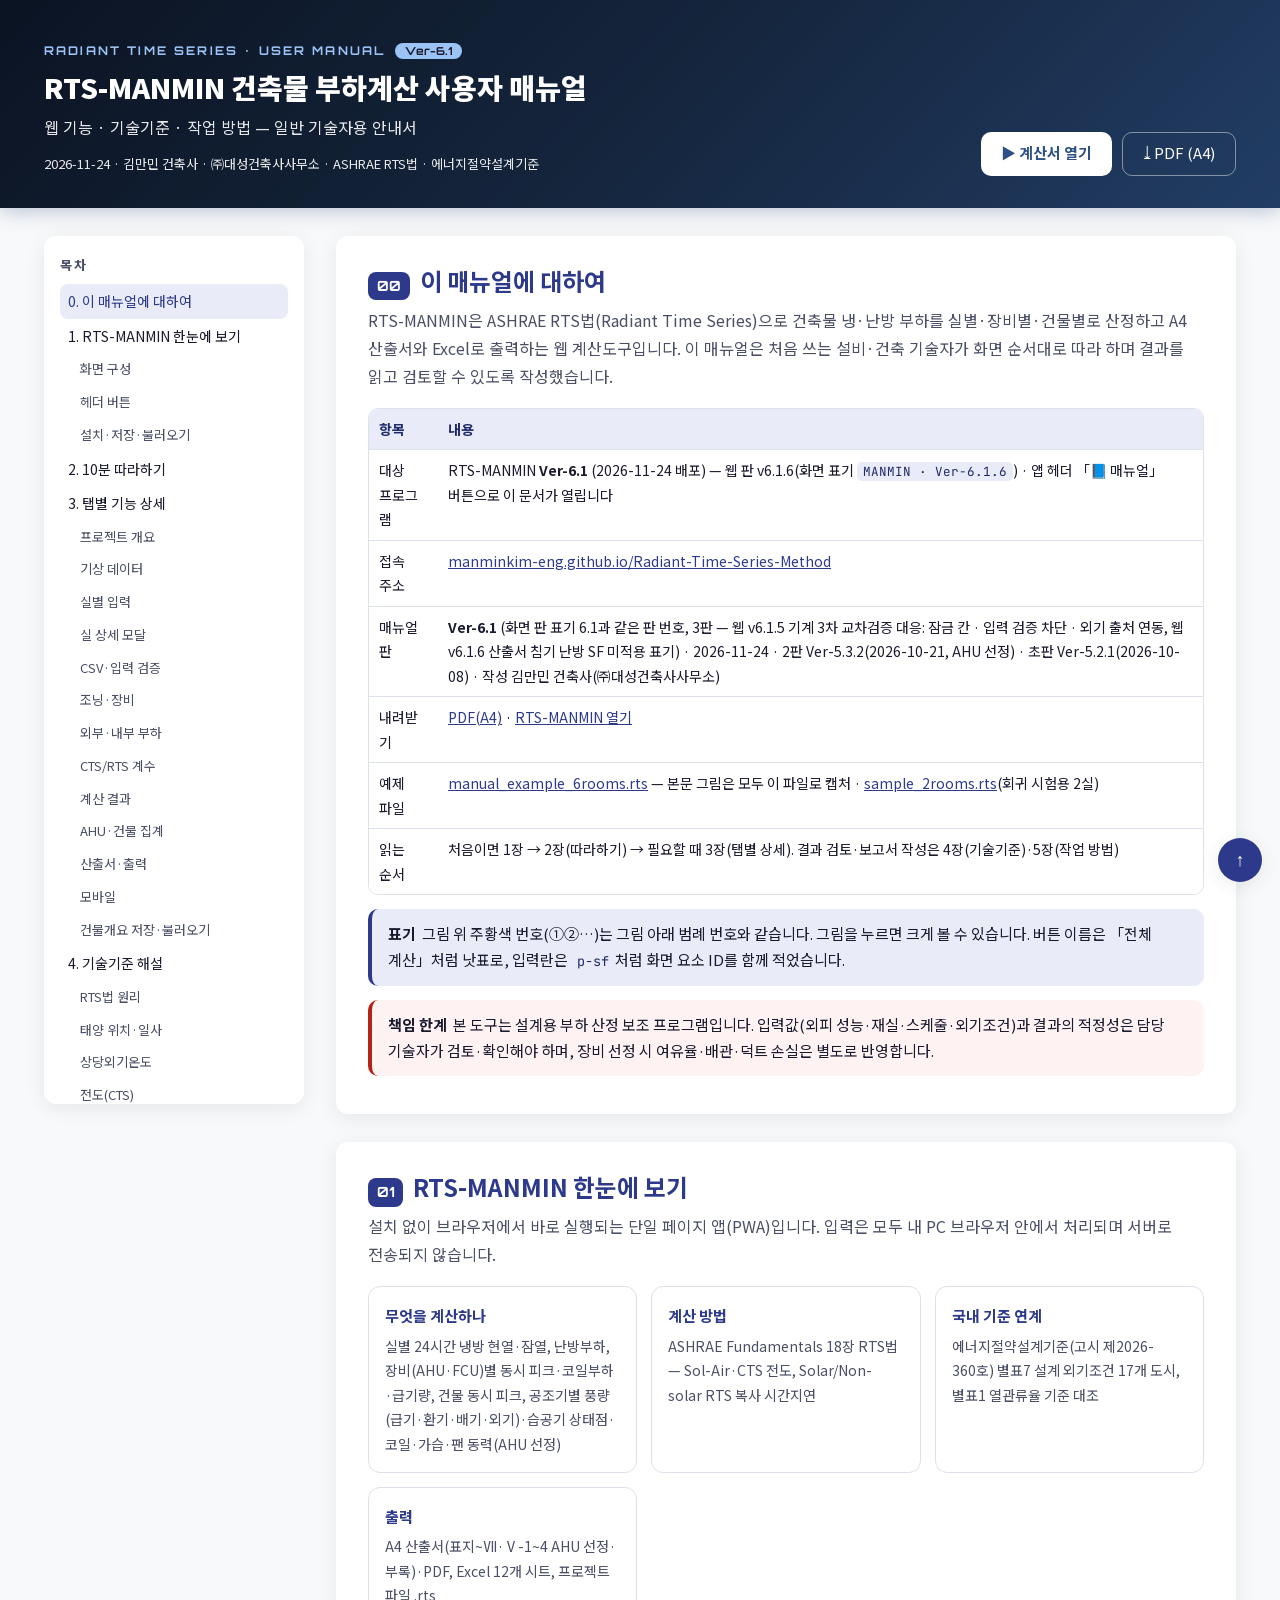
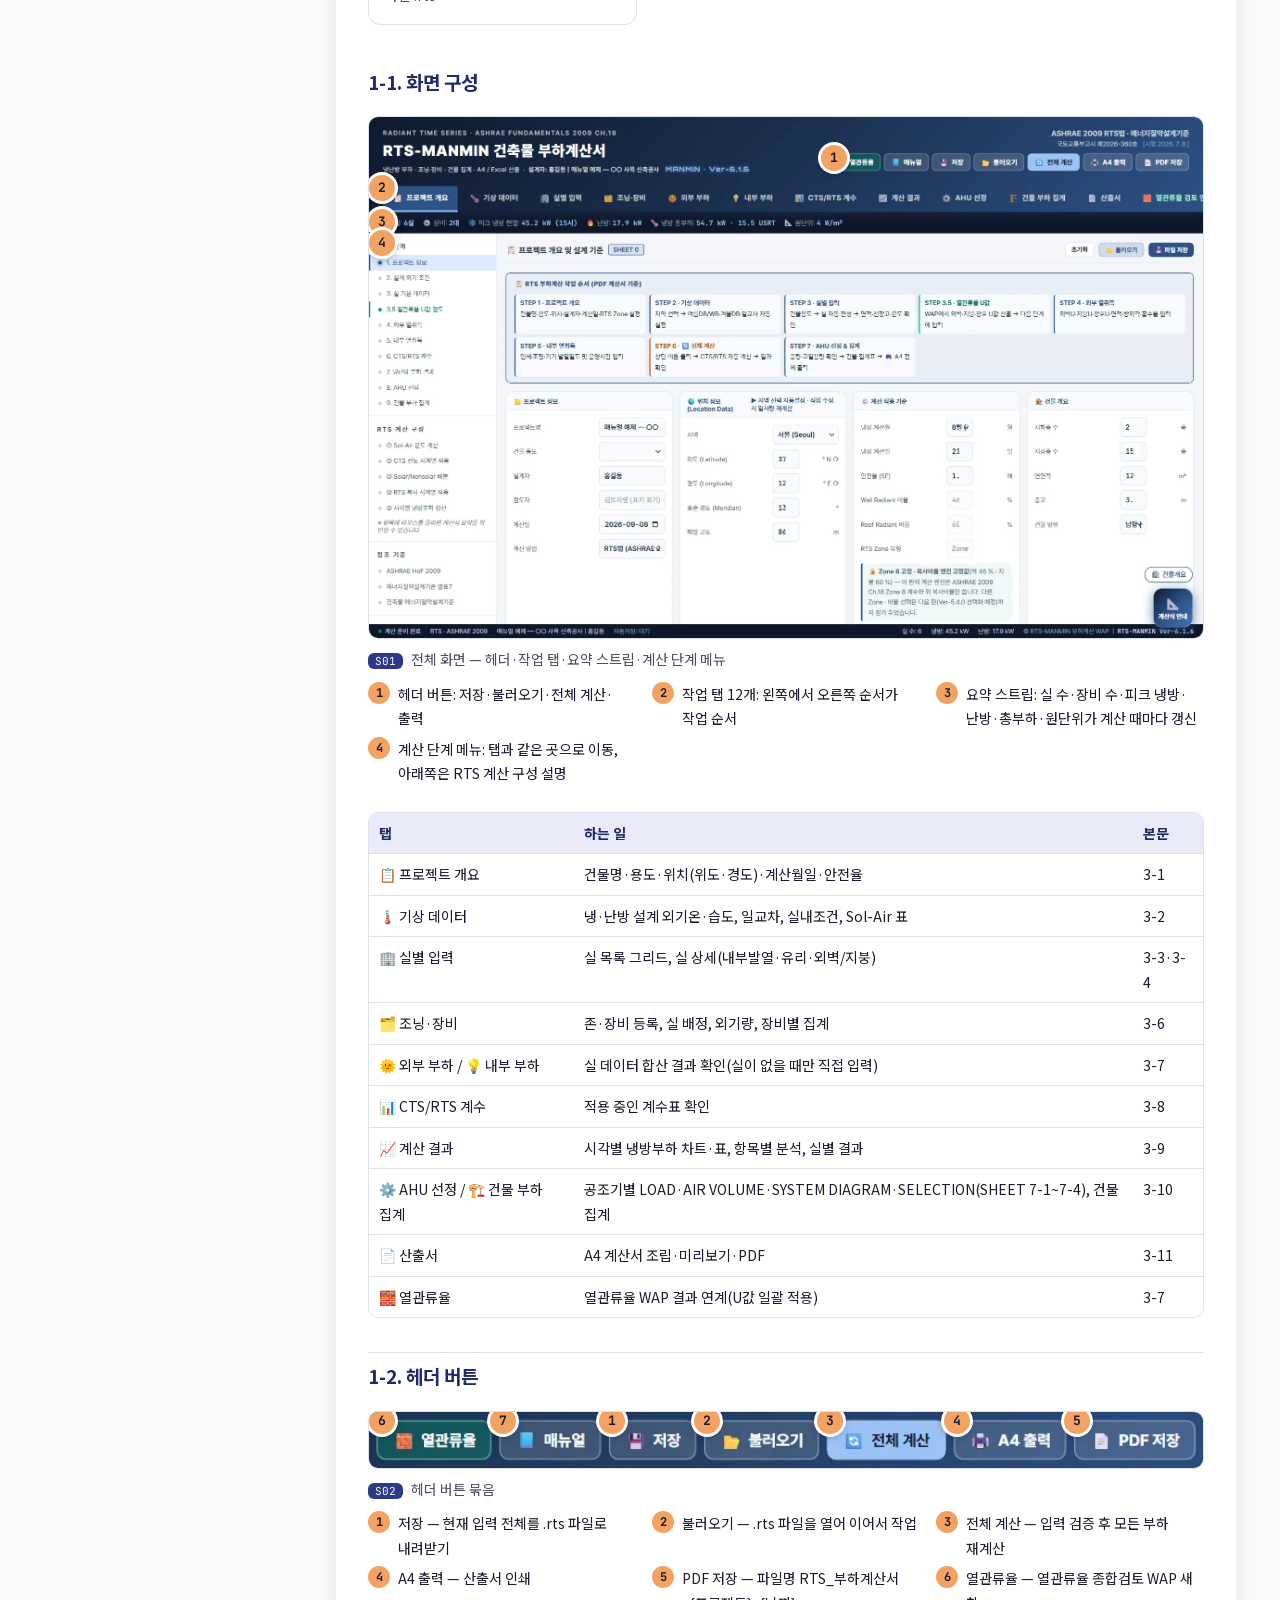
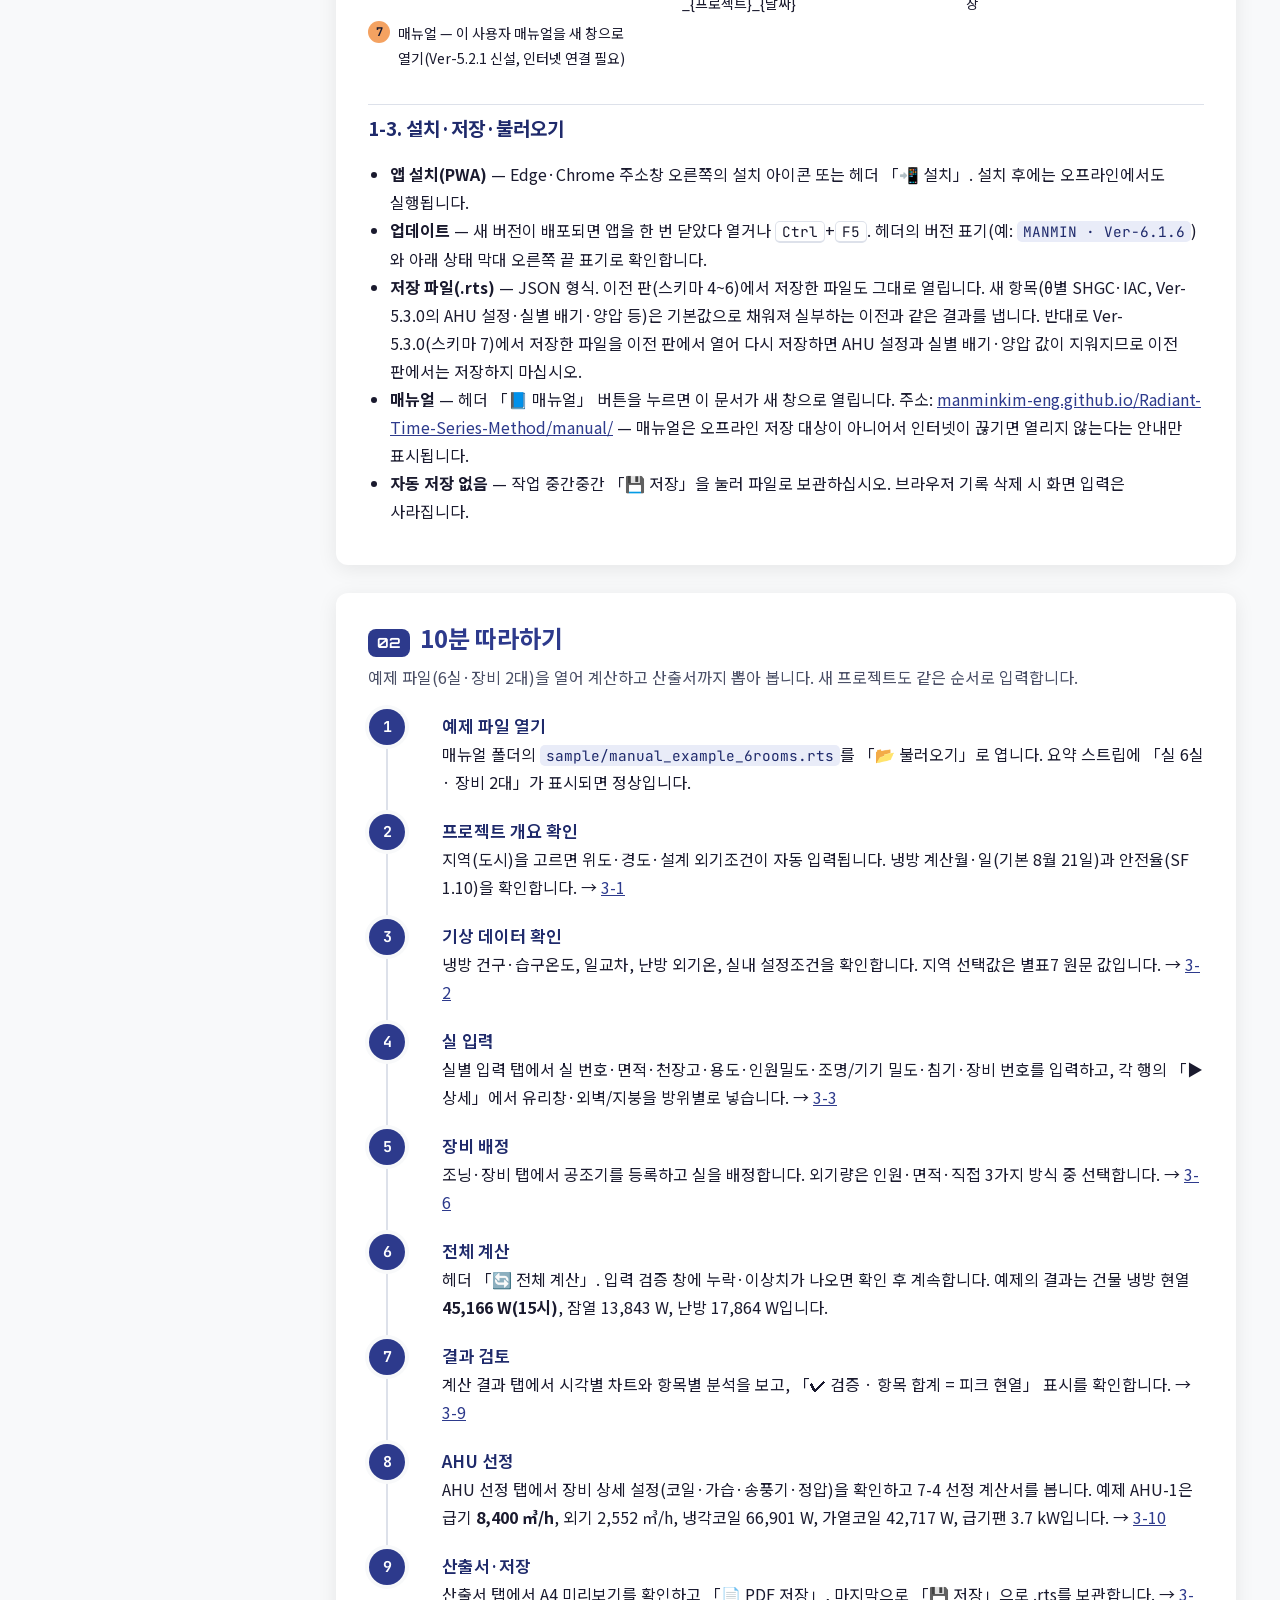
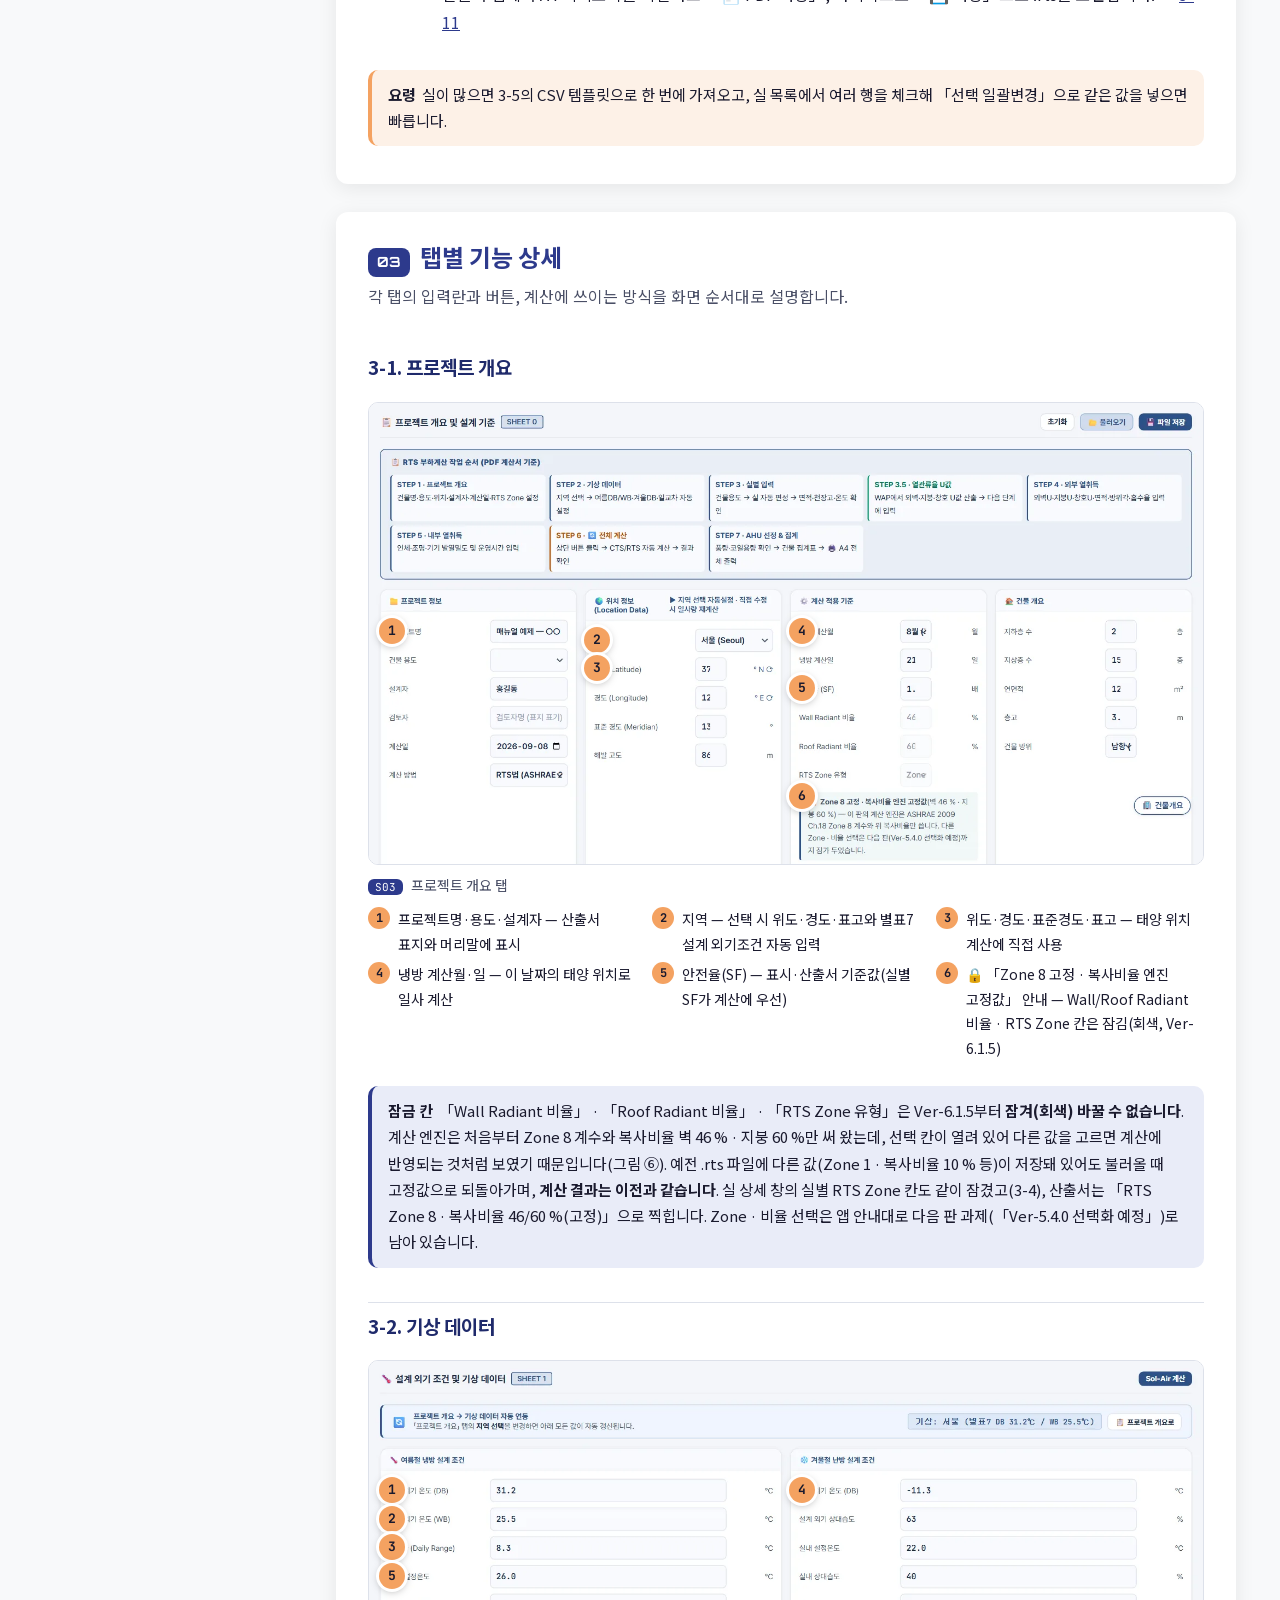
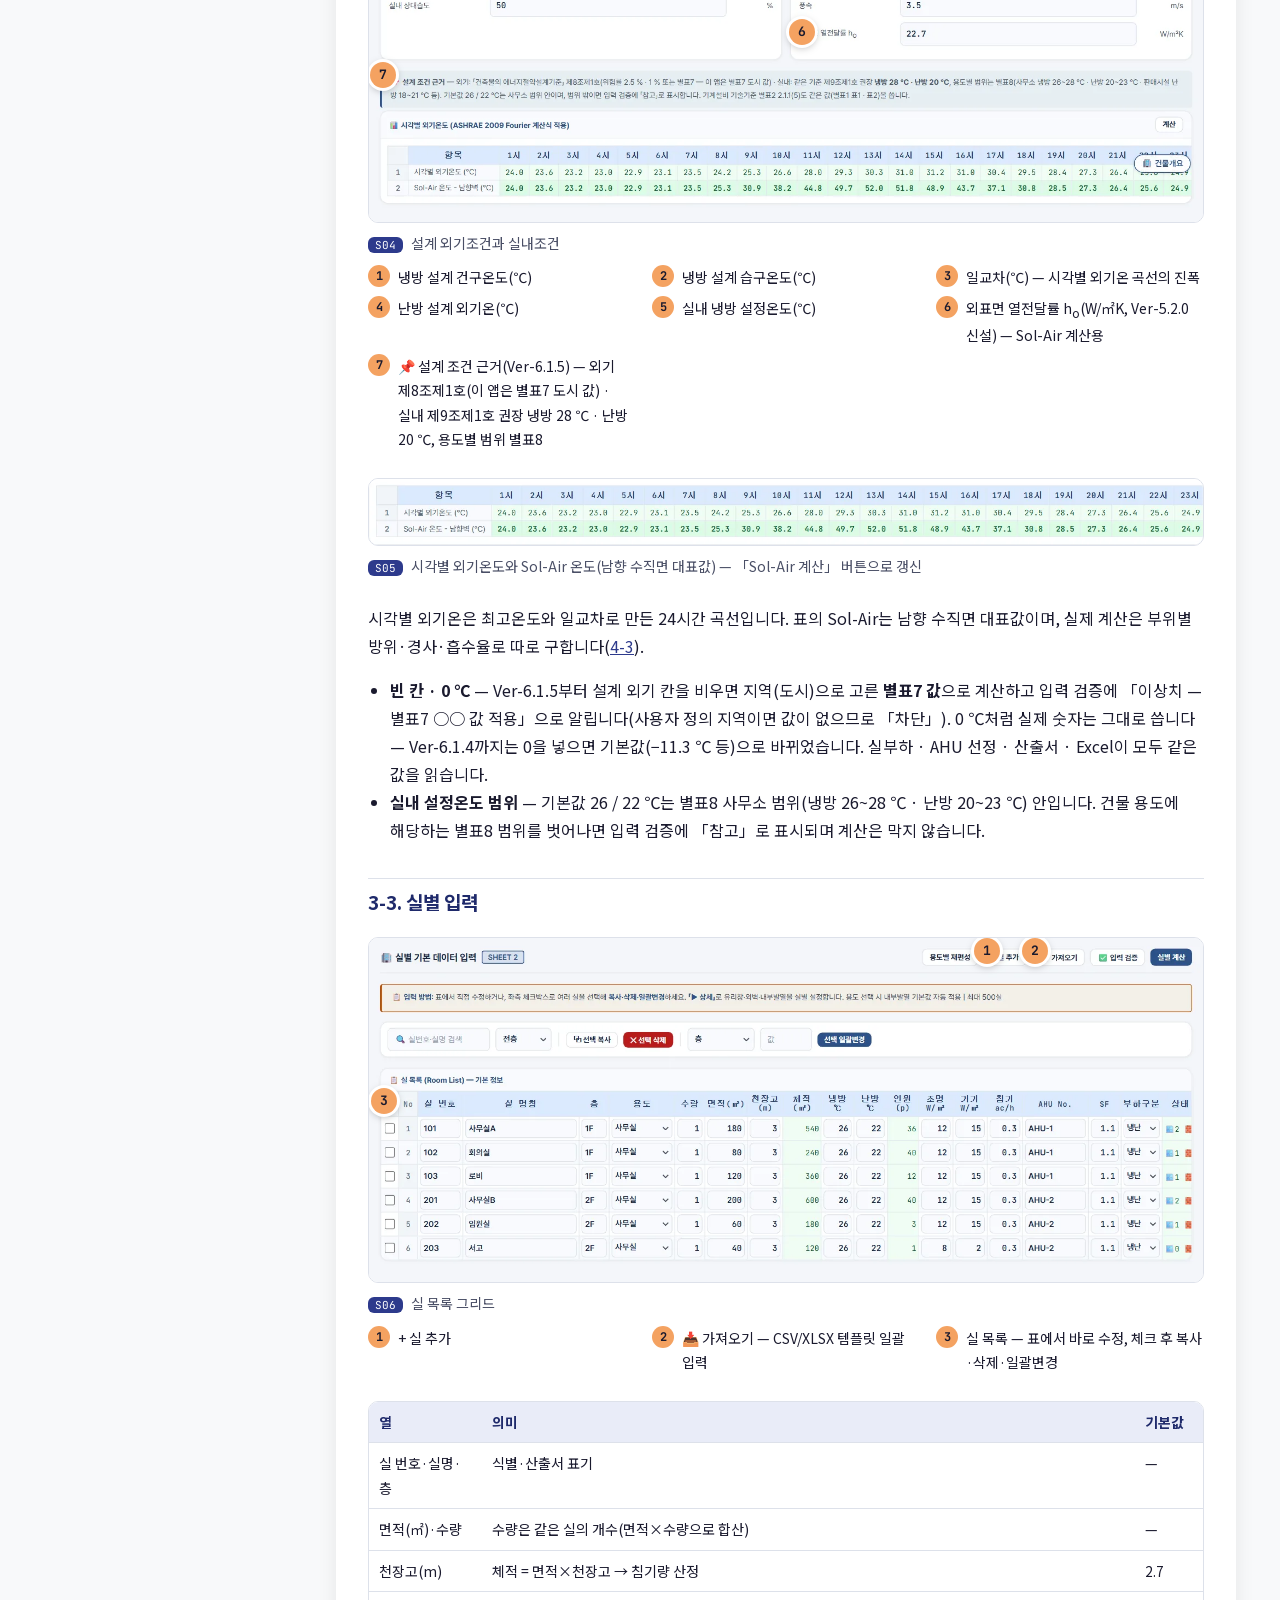
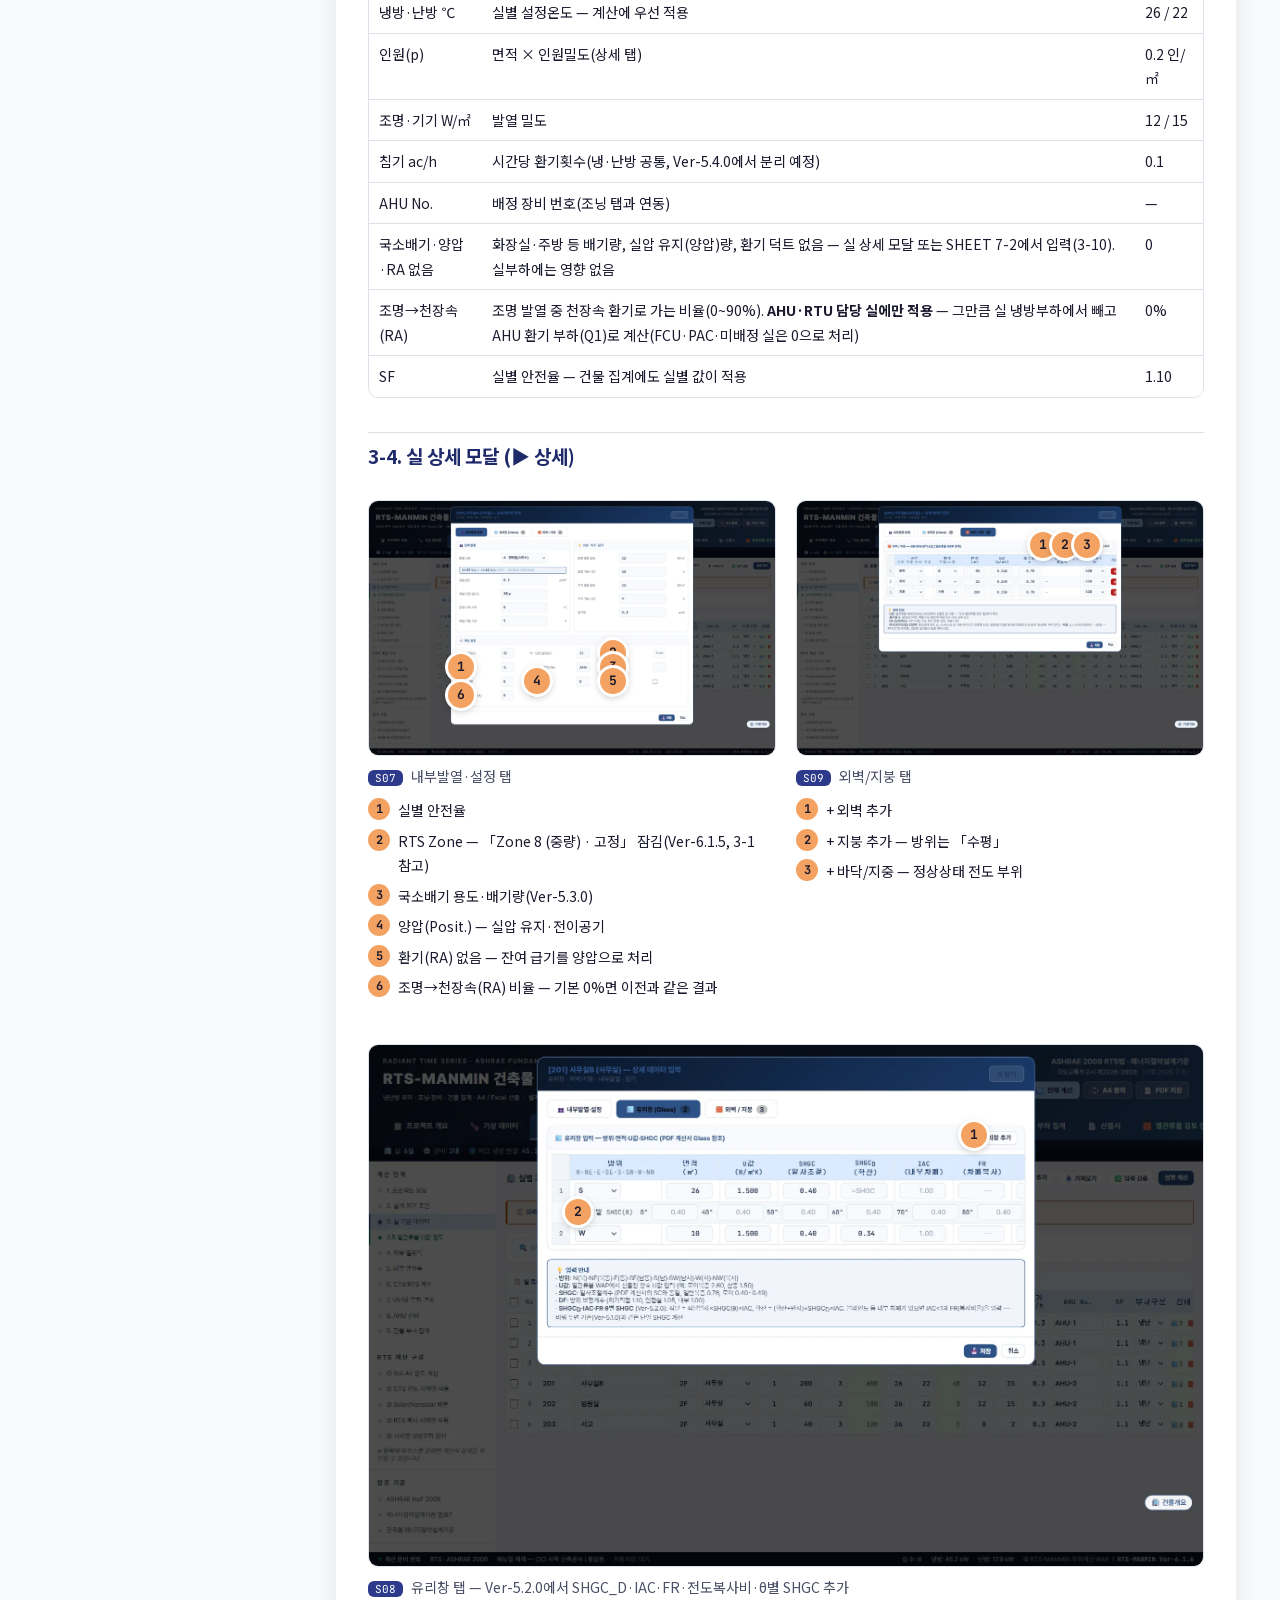
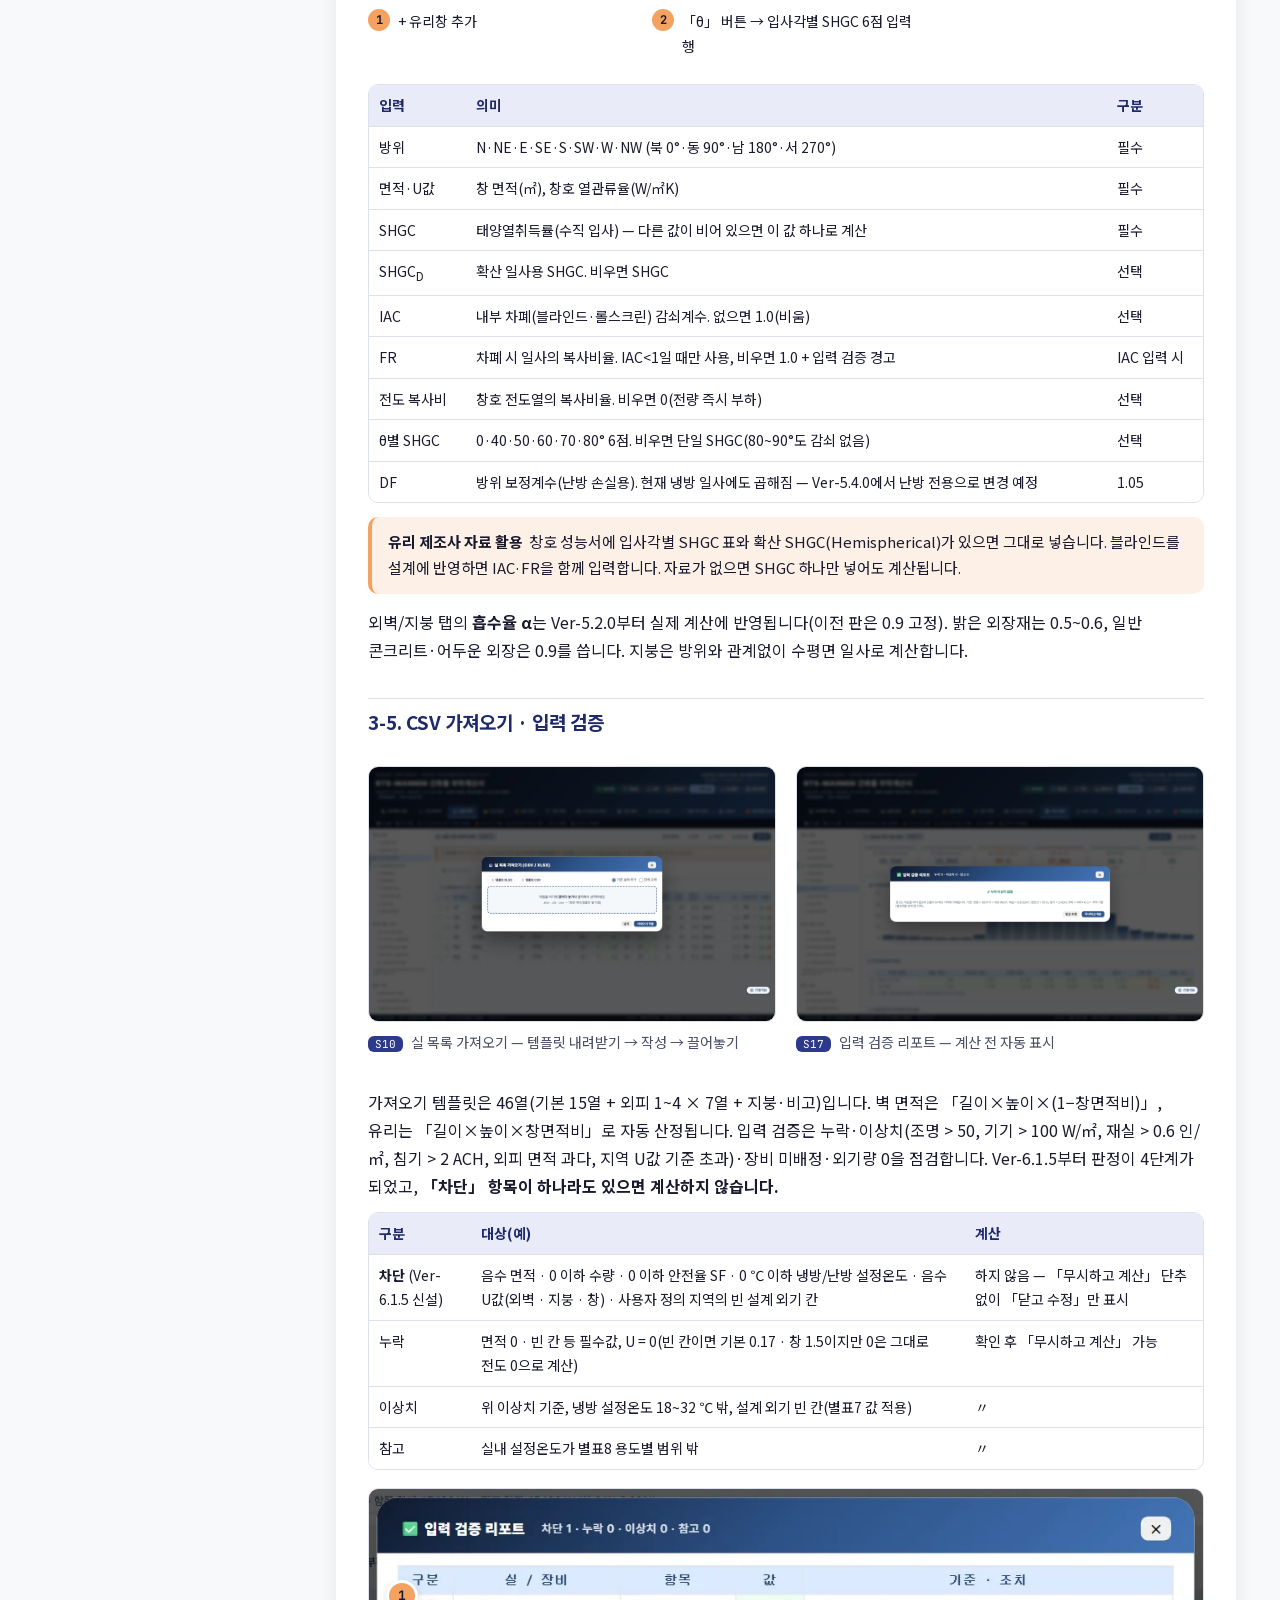
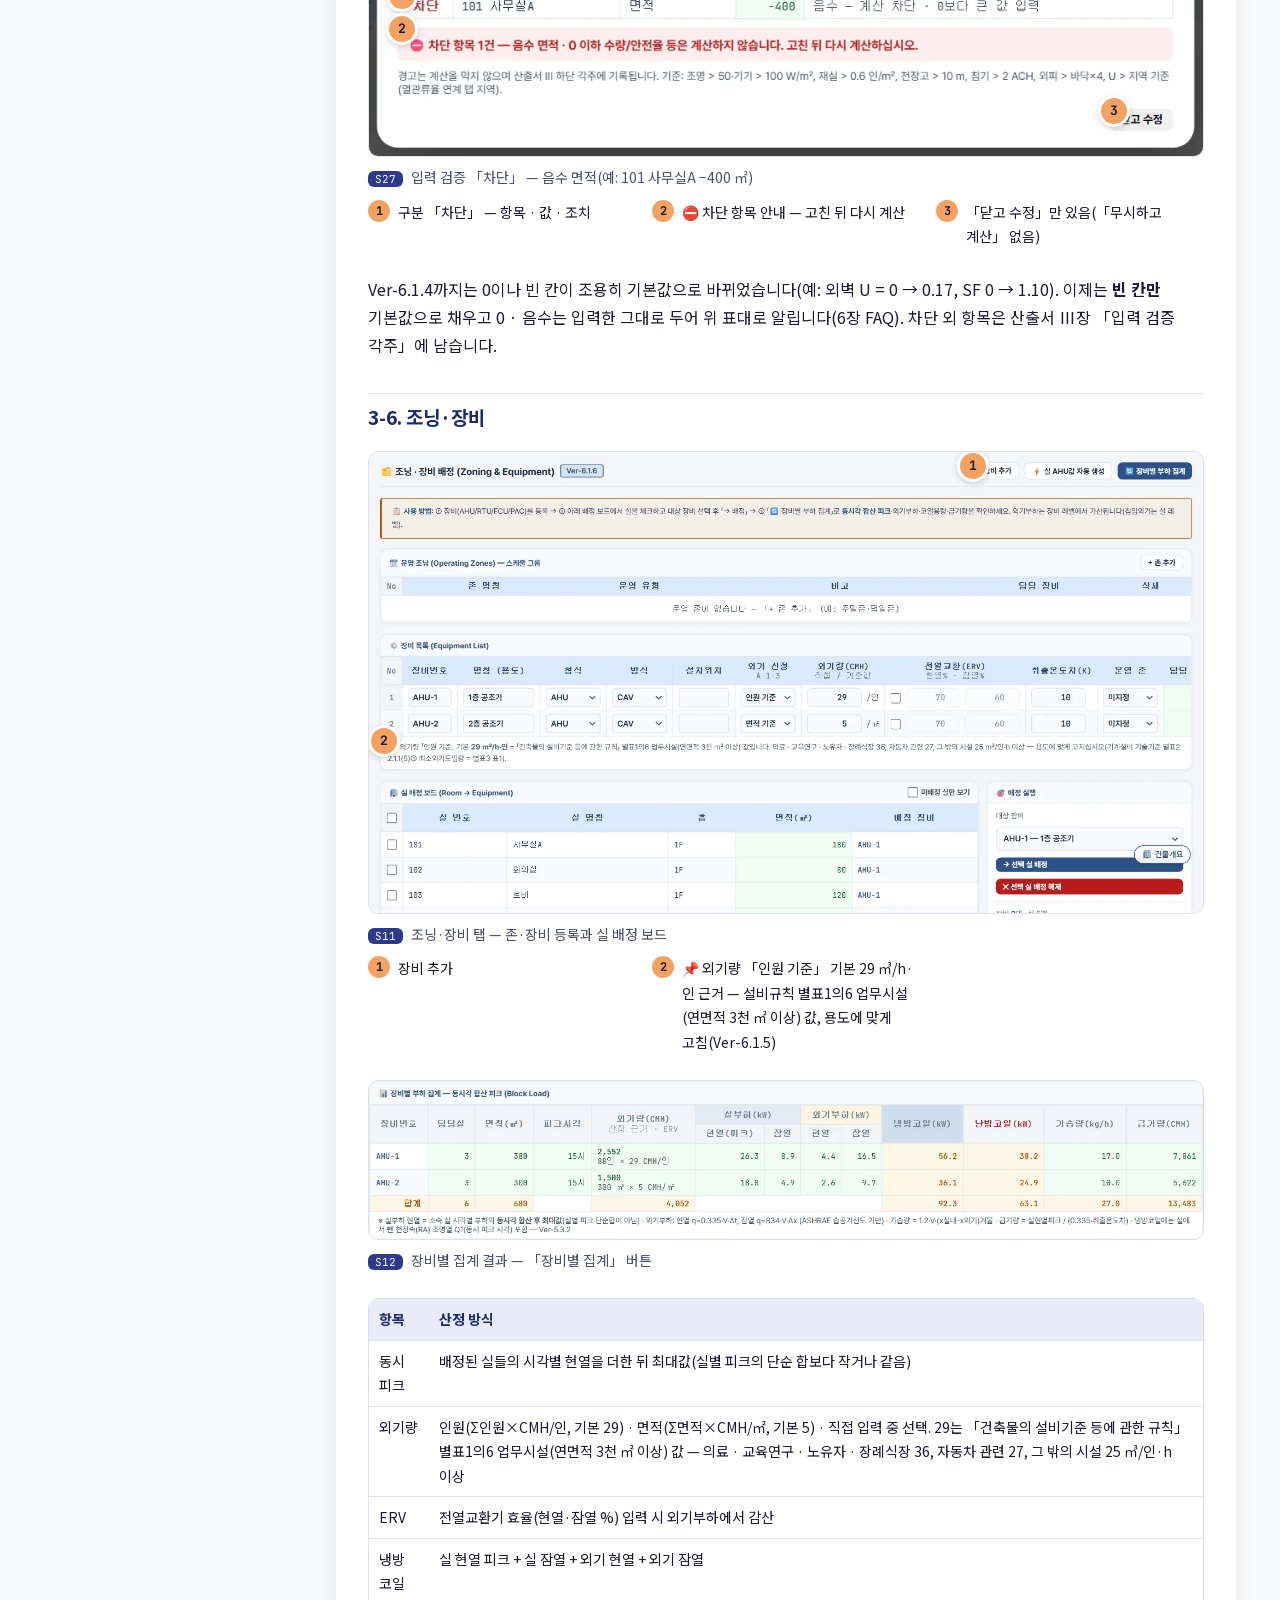
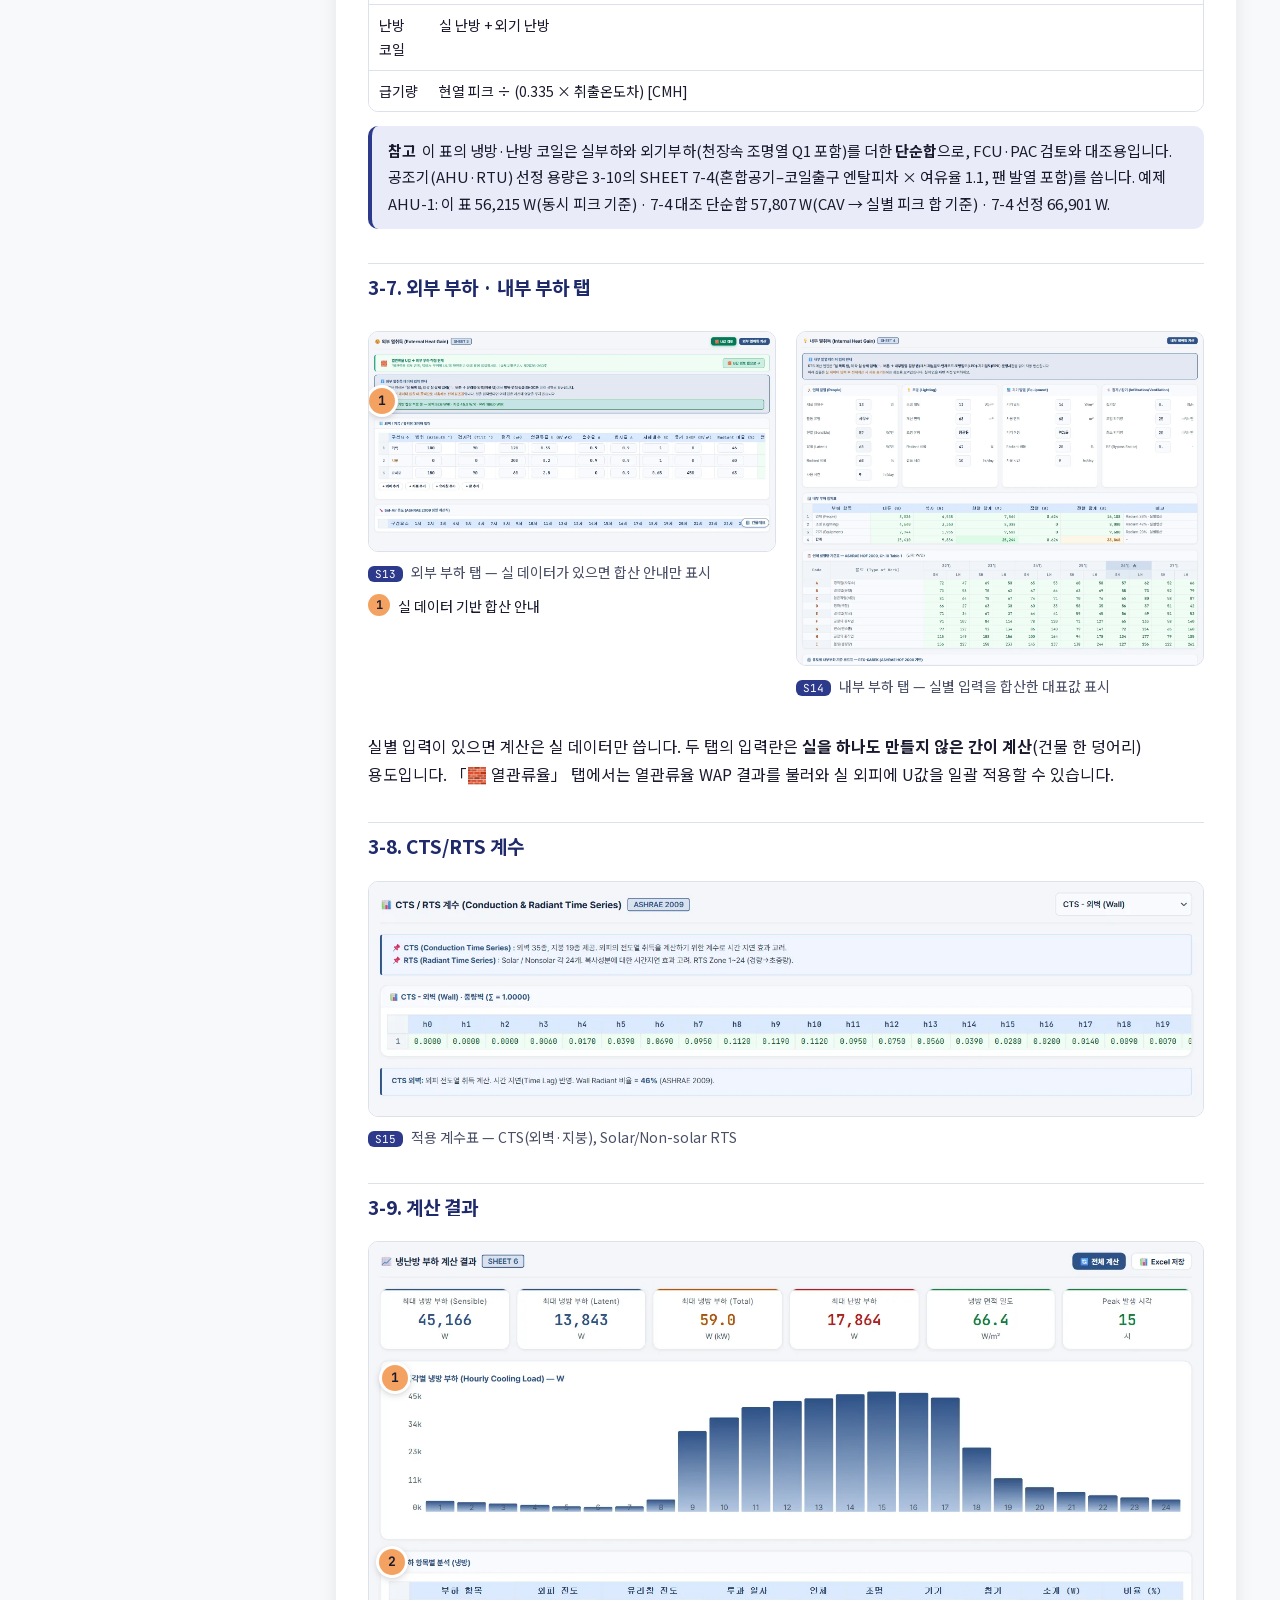
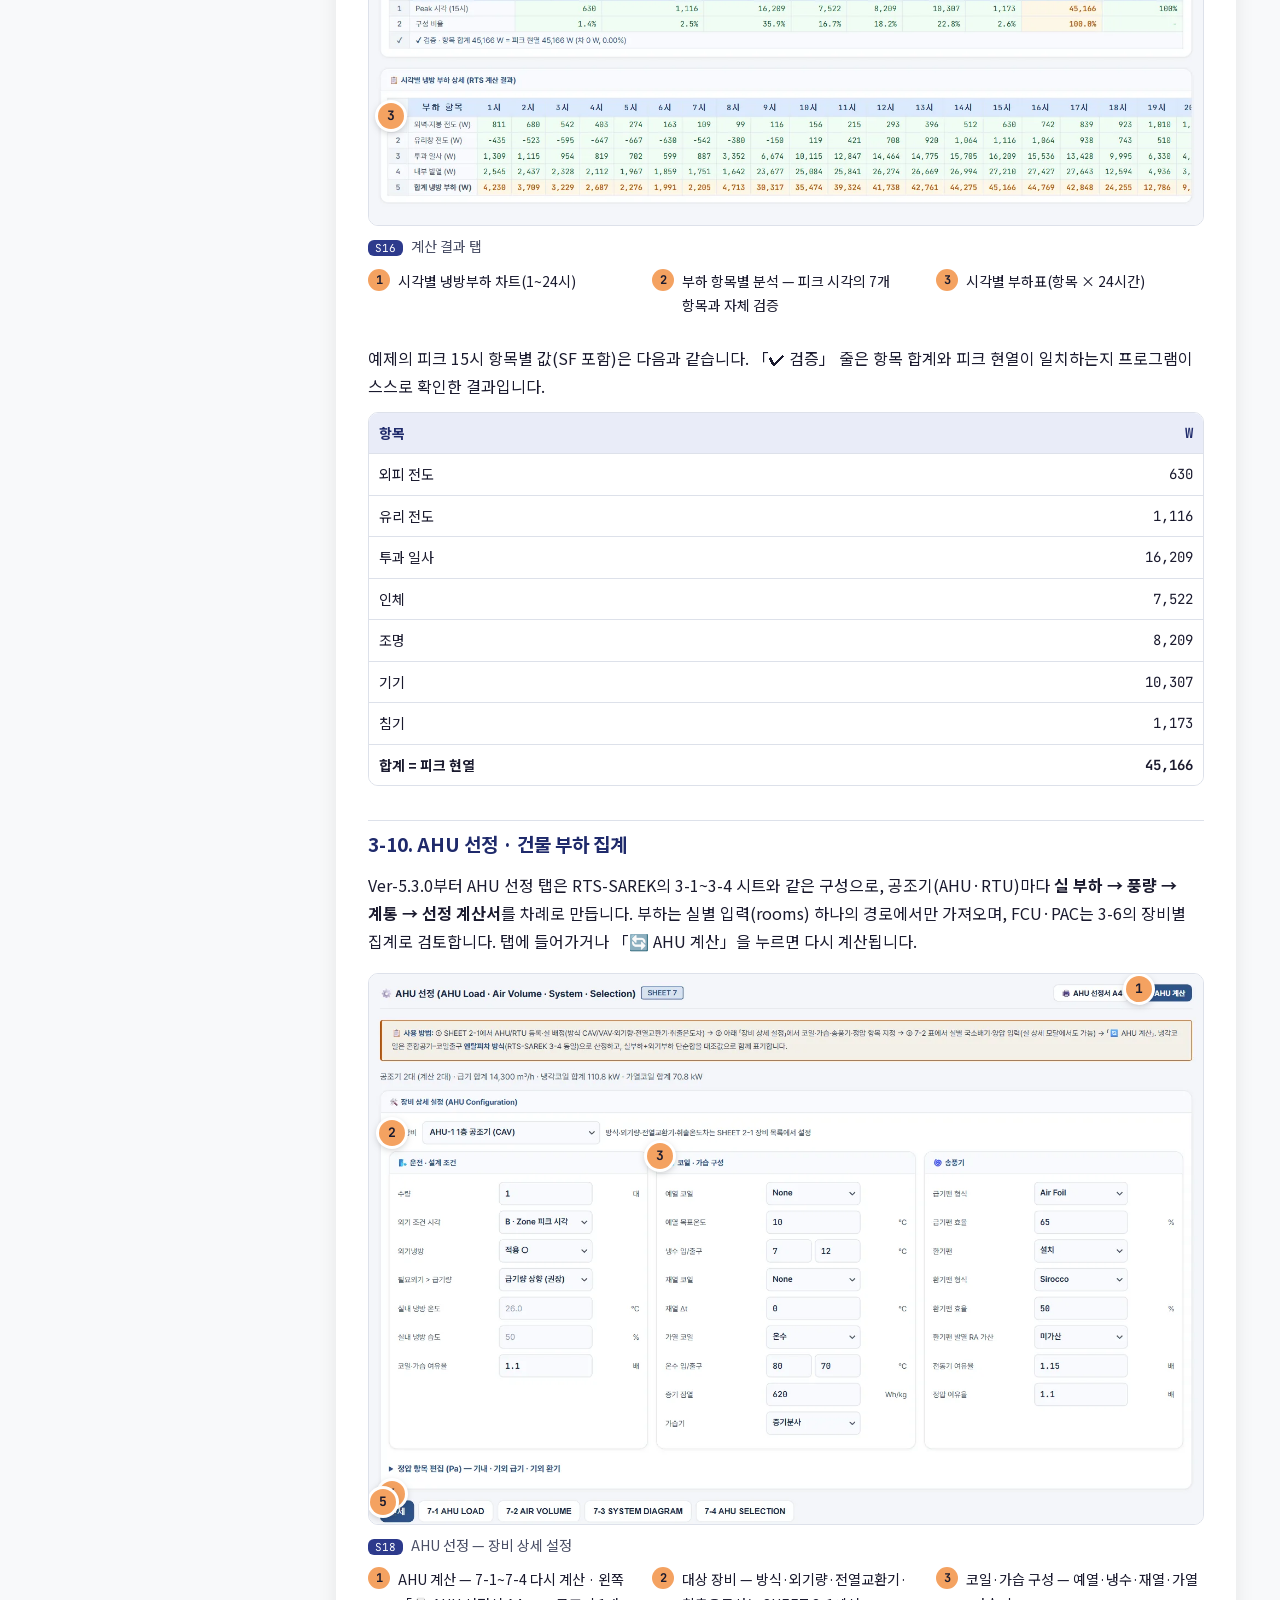
==== commit 00039003: "매뉴얼 Ver-6.1 — 웹 v6.1.6 판단 항목 반영(2026-11-24) Co-Authored-By: Claude Opus 5.5 <noreply@anthropic.com>" ====
--- a/manual/index.html
+++ b/manual/index.html
@@ -207,7 +207,7 @@
 </div></header>
 <div class="wrap"><nav class="toc" aria-label="목차"><details open><summary class="toc-sum">목차 <span aria-hidden="true">▾</span></summary><h2>목차</h2><ol><li><a href="#ch0">0. 이 매뉴얼에 대하여</a></li><li><a href="#ch1">1. RTS-MANMIN 한눈에 보기</a></li><li class="sub"><a href="#s1-1">화면 구성</a></li><li class="sub"><a href="#s1-2">헤더 버튼</a></li><li class="sub"><a href="#s1-3">설치·저장·불러오기</a></li><li><a href="#ch2">2. 10분 따라하기</a></li><li><a href="#ch3">3. 탭별 기능 상세</a></li><li class="sub"><a href="#s3-1">프로젝트 개요</a></li><li class="sub"><a href="#s3-2">기상 데이터</a></li><li class="sub"><a href="#s3-3">실별 입력</a></li><li class="sub"><a href="#s3-4">실 상세 모달</a></li><li class="sub"><a href="#s3-5">CSV·입력 검증</a></li><li class="sub"><a href="#s3-6">조닝·장비</a></li><li class="sub"><a href="#s3-7">외부·내부 부하</a></li><li class="sub"><a href="#s3-8">CTS/RTS 계수</a></li><li class="sub"><a href="#s3-9">계산 결과</a></li><li class="sub"><a href="#s3-10">AHU·건물 집계</a></li><li class="sub"><a href="#s3-11">산출서·출력</a></li><li class="sub"><a href="#s3-12">모바일</a></li><li class="sub"><a href="#s3-13">건물개요 저장·불러오기</a></li><li><a href="#ch4">4. 기술기준 해설</a></li><li class="sub"><a href="#s4-1">RTS법 원리</a></li><li class="sub"><a href="#s4-2">태양 위치·일사</a></li><li class="sub"><a href="#s4-3">상당외기온도</a></li><li class="sub"><a href="#s4-4">전도(CTS)</a></li><li class="sub"><a href="#s4-5">유리 일사</a></li><li class="sub"><a href="#s4-6">내부발열·침기</a></li><li class="sub"><a href="#s4-7">안전율·동시부하</a></li><li class="sub"><a href="#s4-8">국내 기준</a></li><li class="sub"><a href="#s4-9">AHU 선정 산식</a></li><li><a href="#ch5">5. 실무 작업 방법</a></li><li class="sub"><a href="#s5-1">설계 단계 절차</a></li><li class="sub"><a href="#s5-2">타 프로그램 대조</a></li><li class="sub"><a href="#s5-3">하림 검증 사례</a></li><li class="sub"><a href="#s5-4">SAREK AHU 대조</a></li><li class="sub"><a href="#s5-5">회귀 시험</a></li><li><a href="#ch6">6. 문제 해결·FAQ</a></li><li><a href="#ch7">부록</a></li><li class="sub"><a href="#a1">입력값 기본값·근거</a></li><li class="sub"><a href="#a2">버전 변경 내역</a></li><li class="sub"><a href="#a3">용어</a></li></ol></details></nav><main><section class="ch" id="ch0"><h2><span class="n">00</span>이 매뉴얼에 대하여</h2>
 <p class="lead">RTS-MANMIN은 ASHRAE RTS법(Radiant Time Series)으로 건축물 냉·난방 부하를 실별·장비별·건물별로 산정하고 A4 산출서와 Excel로 출력하는 웹 계산도구입니다. 이 매뉴얼은 처음 쓰는 설비·건축 기술자가 화면 순서대로 따라 하며 결과를 읽고 검토할 수 있도록 작성했습니다.</p>
-<div class="tbl"><table><thead><tr><th class="">항목</th><th class="">내용</th></tr></thead><tbody><tr><td class="">대상 프로그램</td><td class="">RTS-MANMIN <b>Ver-6.1</b> (2026-11-24 배포) — 웹 판 v6.1.5(화면 표기 <code>MANMIN · Ver-6.1.5</code>) · 앱 헤더 「📘 매뉴얼」 버튼으로 이 문서가 열립니다</td></tr><tr><td class="">접속 주소</td><td class=""><a href="https://manminkim-eng.github.io/Radiant-Time-Series-Method/index.html" target="_blank" rel="noopener">manminkim-eng.github.io/Radiant-Time-Series-Method</a></td></tr><tr><td class="">매뉴얼 판</td><td class=""><b>Ver-6.1</b> (화면 판 표기 6.1과 같은 판 번호, 3판 — 웹 v6.1.5 기계 3차 교차검증 대응: 잠금 칸 · 입력 검증 차단 · 외기 출처 연동) · 2026-11-24 · 2판 Ver-5.3.2(2026-10-21, AHU 선정) · 초판 Ver-5.2.1(2026-10-08) · 작성 김만민 건축사(㈜대성건축사사무소)</td></tr><tr><td class="">내려받기</td><td class=""><a href="RTS-MANMIN_사용자매뉴얼_Ver-6.1.pdf" download>PDF(A4)</a> · <a href="../index.html">RTS-MANMIN 열기</a></td></tr><tr><td class="">예제 파일</td><td class=""><a href="sample/manual_example_6rooms.rts" download>manual_example_6rooms.rts</a> — 본문 그림은 모두 이 파일로 캡처 · <a href="sample/sample_2rooms.rts" download>sample_2rooms.rts</a>(회귀 시험용 2실)</td></tr><tr><td class="">읽는 순서</td><td class="">처음이면 1장 → 2장(따라하기) → 필요할 때 3장(탭별 상세). 결과 검토·보고서 작성은 4장(기술기준)·5장(작업 방법)</td></tr></tbody></table></div>
+<div class="tbl"><table><thead><tr><th class="">항목</th><th class="">내용</th></tr></thead><tbody><tr><td class="">대상 프로그램</td><td class="">RTS-MANMIN <b>Ver-6.1</b> (2026-11-24 배포) — 웹 판 v6.1.6(화면 표기 <code>MANMIN · Ver-6.1.6</code>) · 앱 헤더 「📘 매뉴얼」 버튼으로 이 문서가 열립니다</td></tr><tr><td class="">접속 주소</td><td class=""><a href="https://manminkim-eng.github.io/Radiant-Time-Series-Method/index.html" target="_blank" rel="noopener">manminkim-eng.github.io/Radiant-Time-Series-Method</a></td></tr><tr><td class="">매뉴얼 판</td><td class=""><b>Ver-6.1</b> (화면 판 표기 6.1과 같은 판 번호, 3판 — 웹 v6.1.5 기계 3차 교차검증 대응: 잠금 칸 · 입력 검증 차단 · 외기 출처 연동, 웹 v6.1.6 산출서 침기 난방 SF 미적용 표기) · 2026-11-24 · 2판 Ver-5.3.2(2026-10-21, AHU 선정) · 초판 Ver-5.2.1(2026-10-08) · 작성 김만민 건축사(㈜대성건축사사무소)</td></tr><tr><td class="">내려받기</td><td class=""><a href="RTS-MANMIN_사용자매뉴얼_Ver-6.1.pdf" download>PDF(A4)</a> · <a href="../index.html">RTS-MANMIN 열기</a></td></tr><tr><td class="">예제 파일</td><td class=""><a href="sample/manual_example_6rooms.rts" download>manual_example_6rooms.rts</a> — 본문 그림은 모두 이 파일로 캡처 · <a href="sample/sample_2rooms.rts" download>sample_2rooms.rts</a>(회귀 시험용 2실)</td></tr><tr><td class="">읽는 순서</td><td class="">처음이면 1장 → 2장(따라하기) → 필요할 때 3장(탭별 상세). 결과 검토·보고서 작성은 4장(기술기준)·5장(작업 방법)</td></tr></tbody></table></div>
 <div class="note"><b>표기</b>그림 위 주황색 번호(①②…)는 그림 아래 범례 번호와 같습니다. 그림을 누르면 크게 볼 수 있습니다. 버튼 이름은 「전체 계산」처럼 낫표로, 입력란은 <code>p-sf</code>처럼 화면 요소 ID를 함께 적었습니다.</div>
 <div class="warn"><b>책임 한계</b>본 도구는 설계용 부하 산정 보조 프로그램입니다. 입력값(외피 성능·재실·스케줄·외기조건)과 결과의 적정성은 담당 기술자가 검토·확인해야 하며, 장비 선정 시 여유율·배관·덕트 손실은 별도로 반영합니다.</div>
 </section>
@@ -227,7 +227,7 @@
 <h3 id="s1-3">1-3. 설치·저장·불러오기</h3>
 <ul>
 <li><b>앱 설치(PWA)</b> — Edge·Chrome 주소창 오른쪽의 설치 아이콘 또는 헤더 「📲 설치」. 설치 후에는 오프라인에서도 실행됩니다.</li>
-<li><b>업데이트</b> — 새 버전이 배포되면 앱을 한 번 닫았다 열거나 <kbd>Ctrl</kbd>+<kbd>F5</kbd>. 헤더의 버전 표기(예: <code>MANMIN · Ver-6.1.5</code>)와 아래 상태 막대 오른쪽 끝 표기로 확인합니다.</li>
+<li><b>업데이트</b> — 새 버전이 배포되면 앱을 한 번 닫았다 열거나 <kbd>Ctrl</kbd>+<kbd>F5</kbd>. 헤더의 버전 표기(예: <code>MANMIN · Ver-6.1.6</code>)와 아래 상태 막대 오른쪽 끝 표기로 확인합니다.</li>
 <li><b>저장 파일(.rts)</b> — JSON 형식. 이전 판(스키마 4~6)에서 저장한 파일도 그대로 열립니다. 새 항목(θ별 SHGC·IAC, Ver-5.3.0의 AHU 설정·실별 배기·양압 등)은 기본값으로 채워져 실부하는 이전과 같은 결과를 냅니다. 반대로 Ver-5.3.0(스키마 7)에서 저장한 파일을 이전 판에서 열어 다시 저장하면 AHU 설정과 실별 배기·양압 값이 지워지므로 이전 판에서는 저장하지 마십시오.</li>
 <li><b>매뉴얼</b> — 헤더 「📘 매뉴얼」 버튼을 누르면 이 문서가 새 창으로 열립니다. 주소: <a href="https://manminkim-eng.github.io/Radiant-Time-Series-Method/manual/" target="_blank" rel="noopener">manminkim-eng.github.io/Radiant-Time-Series-Method/manual/</a> — 매뉴얼은 오프라인 저장 대상이 아니어서 인터넷이 끊기면 열리지 않는다는 안내만 표시됩니다.</li>
 <li><b>자동 저장 없음</b> — 작업 중간중간 「💾 저장」을 눌러 파일로 보관하십시오. 브라우저 기록 삭제 시 화면 입력은 사라집니다.</li>
@@ -320,12 +320,14 @@
 <h4>건물 부하 집계</h4>
 <figure class="shot" id="fig-s19_building"><div class="frame"><img src="images/s19_building.webp" width="1220" height="336" loading="lazy" alt="건물 부하 집계"></div><figcaption><span class="fno">S19</span>건물 부하 집계</figcaption></figure>
 <h3 id="s3-11">3-11. 산출서 · 출력</h3>
-<figure class="shot" id="fig-s20_report"><div class="frame"><img src="images/s20_report.webp" width="1440" height="900" loading="lazy" alt="산출서 탭 — A4 미리보기"><span class="pin" style="left:88.78%;top:25.52%">1</span><span class="pin" style="left:30.47%;top:31.94%">2</span></div><figcaption><span class="fno">S20</span>산출서 탭 — A4 미리보기</figcaption><ol class="legend"><li><b>1</b><span>조립 상태(시각·실 수·장비 수)</span></li><li><b>2</b><span>A4 미리보기(표지·목차·Ⅰ~Ⅶ·부록)</span></li></ol></figure>
-<div class="tbl"><table><thead><tr><th class="">장</th><th class="">내용</th></tr></thead><tbody><tr><td class="">Ⅰ 계산조건</td><td class="">지역·외기·실내조건·계수·근거 고시 — 외기 산출근거는 입력값과 연동(아래 S20-2)</td></tr><tr><td class="">Ⅱ 실별 입력</td><td class="">실 목록과 외피 요약</td></tr><tr><td class="">Ⅲ 결과 요약</td><td class="">층별·장비별 소계, 원단위 판정, 입력 검증 각주</td></tr><tr><td class="">Ⅳ 실별 상세</td><td class="">실별 결과표와 계산 과정(2실/쪽)</td></tr><tr><td class="">Ⅴ 장비별</td><td class="">장비별 동시 피크·코일·급기량·외기량</td></tr><tr><td class="">Ⅴ-1~Ⅴ-4 AHU 선정</td><td class="">공조기별 LOAD·AIR VOLUME·SYSTEM DIAGRAM·SELECTION(습공기선도·계통도), 공조기 1대당 1쪽 — 넘치면 자동 축소(하한 85 %). AHU 선정서만 따로 뽑을 때는 3-10 「AHU 선정서 A4」</td></tr><tr><td class="">Ⅵ 건물 집계</td><td class="">동시 피크·항목 분해·열원 용량 기준(AHU 선정 코일 + FCU·PAC 단순합, 기존 단순합은 대조 행)</td></tr><tr><td class="">Ⅶ 설계 대비</td><td class="">설계값 입력 시 비율·차이 판정</td></tr><tr><td class="">부록 A</td><td class="">실별 24시간 부하(선택)</td></tr></tbody></table></div>
+<figure class="shot" id="fig-s20_report"><div class="frame"><img src="images/s20_report.webp" width="1440" height="900" loading="lazy" alt="산출서 탭 — A4 미리보기"><span class="pin" style="left:88.89%;top:25.52%">1</span><span class="pin" style="left:30.47%;top:31.94%">2</span></div><figcaption><span class="fno">S20</span>산출서 탭 — A4 미리보기</figcaption><ol class="legend"><li><b>1</b><span>조립 상태(시각·실 수·장비 수)</span></li><li><b>2</b><span>A4 미리보기(표지·목차·Ⅰ~Ⅶ·부록)</span></li></ol></figure>
+<div class="tbl"><table><thead><tr><th class="">장</th><th class="">내용</th></tr></thead><tbody><tr><td class="">Ⅰ 계산조건</td><td class="">지역·외기·실내조건·계수·근거 고시 — 외기 산출근거는 입력값과 연동(아래 S20-2)</td></tr><tr><td class="">Ⅱ 실별 입력</td><td class="">실 목록과 외피 요약</td></tr><tr><td class="">Ⅲ 결과 요약</td><td class="">층별·장비별 소계, 원단위 판정, 입력 검증 각주</td></tr><tr><td class="">Ⅳ 실별 상세</td><td class="">실별 결과표와 계산 과정(2실/쪽) — 침기 난방 SF 미적용 표기(아래 S20-3)</td></tr><tr><td class="">Ⅴ 장비별</td><td class="">장비별 동시 피크·코일·급기량·외기량</td></tr><tr><td class="">Ⅴ-1~Ⅴ-4 AHU 선정</td><td class="">공조기별 LOAD·AIR VOLUME·SYSTEM DIAGRAM·SELECTION(습공기선도·계통도), 공조기 1대당 1쪽 — 넘치면 자동 축소(하한 85 %). AHU 선정서만 따로 뽑을 때는 3-10 「AHU 선정서 A4」</td></tr><tr><td class="">Ⅵ 건물 집계</td><td class="">동시 피크·항목 분해·열원 용량 기준(AHU 선정 코일 + FCU·PAC 단순합, 기존 단순합은 대조 행)</td></tr><tr><td class="">Ⅶ 설계 대비</td><td class="">설계값 입력 시 비율·차이 판정</td></tr><tr><td class="">부록 A</td><td class="">실별 24시간 부하(선택)</td></tr></tbody></table></div>
 <p>Excel 내보내기는 12개 시트(표지·설계기준·외부열취득·내부열취득·RTS계산결과·실별부하·부하집계·AHU부하·AHU풍량·AHU계통·AHU선정·조닝장비집계)로 만들어지며, 화면 값과 같은 숫자가 나옵니다(Ver-5.3.0에서 AHU 4시트로 교체). 「계산식 안내」 단추(화면 오른쪽 아래)를 누르면 탭별 계산식 요약을 볼 수 있습니다.</p>
 <p>Ver-6.1.5부터 산출서 Ⅰ장 외기 「산출근거」 칸은 <b>실제 입력값과 연동</b>됩니다. 종전에는 값을 고쳐도 「별표7 ○○ · 위험률 2.5%」로 고정돼 찍혔습니다. 근거 줄에는 기계설비 기술기준 별표2 2.1.1(5) · KDS 31 25 05 : 2026 4.1이 더해졌고, 계산 방법 줄은 「RTS Zone 8 · 복사비율 46/60 %(고정)」입니다.</p>
 <figure class="shot" id="fig-s20_2_report_cond"><div class="frame"><img src="images/s20_2_report_cond.webp" width="714" height="379" loading="lazy" alt="산출서 Ⅰ 계산조건 요약 — 외기 산출근거(예제: 서울 별표7 값 그대로)"><span class="pin" style="left:50.37%;top:33.98%">1</span></div><figcaption><span class="fno">S20-2</span>산출서 Ⅰ 계산조건 요약 — 외기 산출근거(예제: 서울 별표7 값 그대로)</figcaption><ol class="legend"><li><b>1</b><span>외기 산출근거 — 입력값이 선택 도시의 별표7 값과 같을 때만 「에너지절약설계기준 별표7 ○○ (제8조제1호)」</span></li></ol></figure>
 <div class="tbl"><table><thead><tr><th class="">입력 상태</th><th class="">산출근거 표기</th></tr></thead><tbody><tr><td class="">지역 선택값 그대로</td><td class="">에너지절약설계기준 별표7 ○○ (제8조제1호)</td></tr><tr><td class="">지역을 고른 뒤 값을 고침</td><td class="">사용자 입력(별표7 ○○ 값과 다름)</td></tr><tr><td class="">일부 칸을 비움</td><td class="">빈 칸은 별표7 ○○ 값 적용 · 나머지 사용자 입력</td></tr><tr><td class="">사용자 정의 지역</td><td class="">사용자 입력(제8조제1호 위험률 기준 — 출처 별도 기재)</td></tr></tbody></table></div>
+<p>Ver-6.1.6부터 산출서 Ⅳ장 실별 상세에 <b>침기 난방부하에는 안전율(SF)을 곱하지 않는다</b>는 점을 밝힙니다. 계산 방식은 전과 같고(냉방 침기 현열 · 잠열만 × SF, 난방은 외피 전도만 × SF — 4-6), 표기만 더해졌습니다. 결과표 q<sub>h</sub> 행 산출근거가 「외피 전도×SF + 침기(SF 미적용) (내부발열 미공제)」로, 계산 과정 「침기 난방」 행 끝에 「· SF 미적용」이 붙고, 각 실 하단 각주 줄에 「※ 침기 난방부하는 안전율(SF) 미적용 — 냉방 침기만 SF 적용.」이 찍힙니다. 표 칸 줄바꿈이 생기지 않게 맞춰 A4 쪽수는 그대로입니다(예제 38쪽).</p>
+<figure class="shot" id="fig-s20_3_report_room"><div class="frame"><img src="images/s20_3_report_room.webp" width="714" height="576" loading="lazy" alt="산출서 Ⅳ 실별 상세 — 101 사무실A(예제)"><span class="pin" style="left:2.43%;top:23.82%">1</span><span class="pin" style="left:2.36%;top:88.63%">2</span><span class="pin" style="left:2.36%;top:96.00%">3</span></div><figcaption><span class="fno">S20-3</span>산출서 Ⅳ 실별 상세 — 101 사무실A(예제)</figcaption><ol class="legend"><li><b>1</b><span>q<sub>h</sub> 난방부하 — 산출근거 「외피 전도×SF + 침기(SF 미적용)」(예제 4,543 W)</span></li><li><b>2</b><span>계산 과정 「침기 난방」 — 0.335 × 162 × 33.3 · SF 미적용(1,807 W)</span></li><li><b>3</b><span>하단 각주 — 「※ 침기 난방부하는 안전율(SF) 미적용 — 냉방 침기만 SF 적용.」(Ver-6.1.6)</span></li></ol></figure>
 <figure class="shot narrow" id="fig-s20_1_report_ahu"><div class="frame"><img src="images/s20_1_report_ahu.webp" width="714" height="1102" loading="lazy" alt="산출서 Ⅴ-4 AHU SELECTION — A4 1쪽"></div><figcaption><span class="fno">S20-1</span>산출서 Ⅴ-4 AHU SELECTION — A4 1쪽</figcaption></figure>
 <figure class="shot" id="fig-s21_formula"><div class="frame"><img src="images/s21_formula.webp" width="1440" height="900" loading="lazy" alt="계산식 안내 창 — 작업방법 탭"></div><figcaption><span class="fno">S21</span>계산식 안내 창 — 작업방법 탭</figcaption></figure>
 <figure class="shot" id="fig-s21b_formula_city"><div class="frame"><img src="images/s21b_formula_city.webp" width="1440" height="900" loading="lazy" alt="계산식 안내 창 「📜 설계기준」 탭 — 지역 구분 · 별표7 외기 표"><span class="pin" style="left:24.15%;top:21.53%">1</span><span class="pin" style="left:24.15%;top:38.14%">2</span></div><figcaption><span class="fno">S21-2</span>계산식 안내 창 「📜 설계기준」 탭 — 지역 구분 · 별표7 외기 표</figcaption><ol class="legend"><li><b>1</b><span>지역 구분 — 별표1 비고대로(중부1 · 중부2 · 남부 · 제주)</span></li><li><b>2</b><span>도시별 설계 외기조건 — 별표7 17개 도시 값(지역 선택 때 들어가는 값과 같음)</span></li></ol></figure>
@@ -402,7 +404,7 @@
 <p>조명·기기의 W/㎡는 실제 설치 전력을 넣습니다. LED 조명은 정격전력에 드라이버 손실이 이미 들어 있으므로 별도 안정기 계수를 곱하지 않습니다.</p>
 <h3 id="s4-7">4-7. 안전율과 동시부하</h3>
 <ul>
-<li><b>안전율(SF)</b> — 실별 SF를 그 실의 현열·잠열에 곱합니다. 난방은 외피 전도에 SF를 곱하고 침기에는 곱하지 않습니다(Ver-5.4.0에서 선택 옵션 예정).</li>
+<li><b>안전율(SF)</b> — 실별 SF를 그 실의 현열·잠열에 곱합니다. 난방은 외피 전도에 SF를 곱하고 침기에는 곱하지 않습니다(Ver-5.4.0에서 선택 옵션 예정). 2026-11-24 판단 항목 결정으로 이 방식을 유지하며, Ver-6.1.6부터 산출서 Ⅳ 실별 상세에 「침기(SF 미적용)」로 표기합니다(3-11 S20-3).</li>
 <li><b>실별 피크 합 vs 동시 피크</b> — 실마다 피크 시각이 다르므로 Σ실별 피크(예제 47,566 W)는 건물 동시 피크(45,166 W)보다 큽니다. 실 단말(FCU) 용량은 실별 피크로, 공조기·열원은 동시 피크로 정합니다. 산출서 Ⅵ에 「실별 피크 합 ÷ 동시 피크」 비율이 표시됩니다.</li>
 </ul>
 <h3 id="s4-8">4-8. 국내 기준</h3>
@@ -461,15 +463,17 @@
 <li><b>※ 수분무 가습의 가열코일</b> — 앱은 분무수 증발에 쓰이는 열(AH-005: 47.9 kg/h × 694.7 Wh/kg ≈ 33 kW)을 가열코일이 보충하도록 출구온도를 5.3 ℃ 높입니다. SAREK은 이 값을 반영하지 않고 가열 범위를 오히려 1.5 ℃ 줄여 계산해 차이가 큽니다. 수분무를 쓰는 공조기는 7-4의 증발 냉각 보상값을 확인하십시오.</li>
 <li><b>전열교환기 효율</b> — SAREK은 냉방·난방 효율을 따로 받지만(C 60 %·H 55 %), 앱은 SHEET 2-1의 현열·잠열 효율 한 쌍을 냉·난방 공통으로 씁니다.</li></ul>
 <h3 id="s5-5">5-5. 회귀 시험 (관리자용)</h3>
-<p>프로그램을 고친 뒤에는 브라우저 개발자 도구(<kbd>F12</kbd>) 콘솔에서 <code>runRegression()</code>을 실행합니다. 저장소 <code>tests/regression.json</code>의 6개 케이스(샘플 2실·이리신광교회 2건·동향 단일실·지붕 단일실·CTS 손계산)를 ±1%로 대조하며, Ver-6.1.5 기준 6/6 PASS입니다(2026-11-24 확인). Ver-5.3.1에서 원본 벤치마크의 AHU 키 기대값을 갱신했습니다(외기량 절삭 오류 정정, 부록 A2). Ver-5.3.0에서 AHU 선정 합계 7개 키(<code>ahuCount</code>·<code>ahuSA</code>·<code>ahuOA</code>·<code>ahuCoilC</code>·<code>ahuCoilH</code>·<code>ahuHumid</code>·<code>ahuFanKW</code>)를 추가했고 기존 키의 기대값은 바뀌지 않았습니다.</p>
+<p>프로그램을 고친 뒤에는 브라우저 개발자 도구(<kbd>F12</kbd>) 콘솔에서 <code>runRegression()</code>을 실행합니다. 저장소 <code>tests/regression.json</code>의 6개 케이스(샘플 2실·이리신광교회 2건·동향 단일실·지붕 단일실·CTS 손계산)를 ±1%로 대조하며, Ver-6.1.6 기준 6/6 PASS입니다(2026-11-24 확인). Ver-5.3.1에서 원본 벤치마크의 AHU 키 기대값을 갱신했습니다(외기량 절삭 오류 정정, 부록 A2). Ver-5.3.0에서 AHU 선정 합계 7개 키(<code>ahuCount</code>·<code>ahuSA</code>·<code>ahuOA</code>·<code>ahuCoilC</code>·<code>ahuCoilH</code>·<code>ahuHumid</code>·<code>ahuFanKW</code>)를 추가했고 기존 키의 기대값은 바뀌지 않았습니다.</p>
 </section>
 <section class="ch" id="ch6"><h2><span class="n">06</span>문제 해결 · FAQ</h2>
-<div class="tbl"><table><thead><tr><th class="">증상</th><th class="">조치</th></tr></thead><tbody><tr><td class="">새 버전인데 화면이 그대로다</td><td class="">설치형 앱은 서비스워커 캐시를 씁니다. 앱을 닫고 다시 열거나 <kbd>Ctrl</kbd>+<kbd>F5</kbd>. 헤더 버전 표기 확인</td></tr><tr><td class="">결과가 0 또는 「—」</td><td class="">「🔄 전체 계산」을 눌렀는지, 실 면적·발열·외피가 입력됐는지, 입력 검증 리포트의 누락 항목 확인</td></tr><tr><td class="">동·서향 결과가 이상하다</td><td class="">Ver-5.1.0 이하로 계산한 결과입니다. Ver-5.2.0에서 태양 방위각 오류(동·서 교차)가 수정됐으니 다시 계산</td></tr><tr><td class="">북향 유리 일사가 남향만큼 크다</td><td class="">Ver-5.1.0 이하의 오류(북향 0°가 남향으로 처리)입니다. Ver-5.2.0에서 수정</td></tr><tr><td class="">Excel 버튼을 눌러도 파일이 안 나온다</td><td class="">Ver-5.1.0의 오류였고 Ver-5.2.0에서 수정. 오프라인 첫 실행이면 Excel 라이브러리가 아직 없을 수 있으니 온라인에서 한 번 실행</td></tr><tr><td class="">예전 .rts 파일 결과가 달라졌다</td><td class="">Ver-5.2.0의 계산식 개선(방위·Sol-Air·CTS·유리 일사) 때문입니다. 변경 원인은 부록 A2와 CHANGELOG 참조</td></tr><tr><td class="">IAC를 넣었더니 경고가 뜬다</td><td class="">차폐 복사비율 FR을 함께 입력하십시오. 비우면 1.0(전량 복사)으로 계산</td></tr><tr><td class="">실별 피크 합과 건물 피크가 다르다</td><td class="">정상입니다. 건물 피크는 같은 시각의 합(동시부하)입니다(4-7)</td></tr><tr><td class="">7-4에 「ADP 교점 없음」 경고가 뜬다</td><td class="">혼합점–코일출구 직선이 포화곡선과 만나지 않는 상태입니다(현열비가 높고 취출온도차가 클 때). 취출온도차를 줄여 급기량을 늘리거나 재열을 검토하십시오. RTS-SAREK도 같은 경우 ADP 칸을 비웁니다(5-4)</td></tr><tr><td class="">AHU 탭을 인쇄하면 카드가 쪽에 걸쳐 잘린다</td><td class="">탭 화면 인쇄 대신 SHEET 7 「🖨️ AHU 선정서 A4」를 쓰십시오. 공조기 1대가 A4 1쪽에 맞춰지고 글자가 잘리지 않습니다(3-10)</td></tr><tr><td class="">공조기가 「계산 제외」로 표시된다</td><td class="">탭 위 요약의 사유를 확인하십시오. 담당 실 없음, 취출온도차 0 이하, 코일 출구 절대습도 0.001 이하(잠열을 그 급기량으로 제거 불가)일 때 제외되며 합계·열원 기준에서도 빠집니다</td></tr><tr><td class="">외기 처리용 공조기의 급기량이 외기량과 같다</td><td class="">필요외기가 실부하로 구한 급기량보다 크면 급기량을 외기량까지 올립니다(100 % 외기). 장비 설정 「필요외기 &gt; 급기량」을 「외기량 제한」으로 바꾸면 급기량은 유지하고 부족량을 경고합니다</td></tr><tr><td class="">SHEET 2-1과 7-4의 냉방 코일 값이 다르다</td><td class="">정상입니다. 2-1은 단순합(동시 피크), 7-4는 엔탈피차 × 여유율 1.1 + 팬 발열입니다. 공조기 선정·열원 용량은 7-4 값을 씁니다(3-6 참고)</td></tr><tr><td class="">Ver-5.3.0에서 냉동기 용량 기준이 커졌다</td><td class="">산출서 Ⅵ 열원 기준이 AHU 선정 코일(여유율·팬 발열 포함)로 바뀌었기 때문입니다. 이전 기준(단순합)은 대조 행으로 함께 표시됩니다</td></tr><tr><td class="">예전 .rts 파일의 AHU 설정이 기본값이다</td><td class="">Ver-5.2.x 이하 파일에는 AHU 설정이 없어 기본값(부록 A1)으로 열립니다. 코일·가습·정압을 확인하고 저장하십시오</td></tr><tr><td class="">외부·내부 부하 탭에서 고친 값이 반영 안 된다</td><td class="">실 데이터가 있으면 실 입력만 계산에 씁니다(3-7)</td></tr><tr><td class="">0을 넣었더니 기본값으로 계산되지 않고 「누락」 · 「차단」이 뜬다</td><td class="">Ver-6.1.5부터 <b>빈 칸만</b> 기본값(외벽 · 지붕 U 0.17 · 창 U 1.5 · SF 1.10 · 냉방 26 / 난방 22 ℃ · 수량 1, 설계 외기는 선택 도시의 별표7 값)으로 채우고, 0 · 음수는 입력한 그대로 둡니다. 예: 외벽 U = 0은 예전처럼 0.17로 바뀌지 않고 전도 0으로 계산되며 「누락」으로 알립니다. 음수 면적 · 0 이하 수량/SF/설정온도 · 음수 U는 「차단」이라 계산하지 않으니 고친 뒤 다시 계산하십시오(3-5). 반대로 0 ℃ 외기처럼 실제 0인 값은 이제 그대로 쓸 수 있습니다</td></tr><tr><td class="">RTS Zone · 복사비율 칸이 회색으로 잠겨 있다</td><td class="">정상입니다(Ver-6.1.5). 엔진은 Zone 8 · 벽 46 % · 지붕 60 % 고정값만 쓰므로 칸을 잠갔습니다. 계산 결과는 이전과 같습니다(3-1)</td></tr></tbody></table></div>
+<div class="tbl"><table><thead><tr><th class="">증상</th><th class="">조치</th></tr></thead><tbody><tr><td class="">새 버전인데 화면이 그대로다</td><td class="">설치형 앱은 서비스워커 캐시를 씁니다. 앱을 닫고 다시 열거나 <kbd>Ctrl</kbd>+<kbd>F5</kbd>. 헤더 버전 표기 확인</td></tr><tr><td class="">결과가 0 또는 「—」</td><td class="">「🔄 전체 계산」을 눌렀는지, 실 면적·발열·외피가 입력됐는지, 입력 검증 리포트의 누락 항목 확인</td></tr><tr><td class="">동·서향 결과가 이상하다</td><td class="">Ver-5.1.0 이하로 계산한 결과입니다. Ver-5.2.0에서 태양 방위각 오류(동·서 교차)가 수정됐으니 다시 계산</td></tr><tr><td class="">북향 유리 일사가 남향만큼 크다</td><td class="">Ver-5.1.0 이하의 오류(북향 0°가 남향으로 처리)입니다. Ver-5.2.0에서 수정</td></tr><tr><td class="">Excel 버튼을 눌러도 파일이 안 나온다</td><td class="">Ver-5.1.0의 오류였고 Ver-5.2.0에서 수정. 오프라인 첫 실행이면 Excel 라이브러리가 아직 없을 수 있으니 온라인에서 한 번 실행</td></tr><tr><td class="">예전 .rts 파일 결과가 달라졌다</td><td class="">Ver-5.2.0의 계산식 개선(방위·Sol-Air·CTS·유리 일사) 때문입니다. 변경 원인은 부록 A2와 CHANGELOG 참조</td></tr><tr><td class="">IAC를 넣었더니 경고가 뜬다</td><td class="">차폐 복사비율 FR을 함께 입력하십시오. 비우면 1.0(전량 복사)으로 계산</td></tr><tr><td class="">실별 피크 합과 건물 피크가 다르다</td><td class="">정상입니다. 건물 피크는 같은 시각의 합(동시부하)입니다(4-7)</td></tr><tr><td class="">7-4에 「ADP 교점 없음」 경고가 뜬다</td><td class="">혼합점–코일출구 직선이 포화곡선과 만나지 않는 상태입니다(현열비가 높고 취출온도차가 클 때). 취출온도차를 줄여 급기량을 늘리거나 재열을 검토하십시오. RTS-SAREK도 같은 경우 ADP 칸을 비웁니다(5-4)</td></tr><tr><td class="">AHU 탭을 인쇄하면 카드가 쪽에 걸쳐 잘린다</td><td class="">탭 화면 인쇄 대신 SHEET 7 「🖨️ AHU 선정서 A4」를 쓰십시오. 공조기 1대가 A4 1쪽에 맞춰지고 글자가 잘리지 않습니다(3-10)</td></tr><tr><td class="">공조기가 「계산 제외」로 표시된다</td><td class="">탭 위 요약의 사유를 확인하십시오. 담당 실 없음, 취출온도차 0 이하, 코일 출구 절대습도 0.001 이하(잠열을 그 급기량으로 제거 불가)일 때 제외되며 합계·열원 기준에서도 빠집니다</td></tr><tr><td class="">외기 처리용 공조기의 급기량이 외기량과 같다</td><td class="">필요외기가 실부하로 구한 급기량보다 크면 급기량을 외기량까지 올립니다(100 % 외기). 장비 설정 「필요외기 &gt; 급기량」을 「외기량 제한」으로 바꾸면 급기량은 유지하고 부족량을 경고합니다</td></tr><tr><td class="">SHEET 2-1과 7-4의 냉방 코일 값이 다르다</td><td class="">정상입니다. 2-1은 단순합(동시 피크), 7-4는 엔탈피차 × 여유율 1.1 + 팬 발열입니다. 공조기 선정·열원 용량은 7-4 값을 씁니다(3-6 참고)</td></tr><tr><td class="">Ver-5.3.0에서 냉동기 용량 기준이 커졌다</td><td class="">산출서 Ⅵ 열원 기준이 AHU 선정 코일(여유율·팬 발열 포함)로 바뀌었기 때문입니다. 이전 기준(단순합)은 대조 행으로 함께 표시됩니다</td></tr><tr><td class="">예전 .rts 파일의 AHU 설정이 기본값이다</td><td class="">Ver-5.2.x 이하 파일에는 AHU 설정이 없어 기본값(부록 A1)으로 열립니다. 코일·가습·정압을 확인하고 저장하십시오</td></tr><tr><td class="">외부·내부 부하 탭에서 고친 값이 반영 안 된다</td><td class="">실 데이터가 있으면 실 입력만 계산에 씁니다(3-7)</td></tr><tr><td class="">0을 넣었더니 기본값으로 계산되지 않고 「누락」 · 「차단」이 뜬다</td><td class="">Ver-6.1.5부터 <b>빈 칸만</b> 기본값(외벽 · 지붕 U 0.17 · 창 U 1.5 · SF 1.10 · 냉방 26 / 난방 22 ℃ · 수량 1, 설계 외기는 선택 도시의 별표7 값)으로 채우고, 0 · 음수는 입력한 그대로 둡니다. 예: 외벽 U = 0은 예전처럼 0.17로 바뀌지 않고 전도 0으로 계산되며 「누락」으로 알립니다. 음수 면적 · 0 이하 수량/SF/설정온도 · 음수 U는 「차단」이라 계산하지 않으니 고친 뒤 다시 계산하십시오(3-5). 반대로 0 ℃ 외기처럼 실제 0인 값은 이제 그대로 쓸 수 있습니다</td></tr><tr><td class="">산출서 난방부하에 침기만 안전율(SF)이 안 곱해져 있다</td><td class="">정상입니다. 난방부하는 외피 전도에만 SF를 곱하고 침기 난방에는 곱하지 않습니다(냉방 침기는 × SF). Ver-6.1.6부터 산출서 Ⅳ 실별 상세에 「SF 미적용」으로 밝혀 두었고, 계산 값은 이전 판과 같습니다(3-11 S20-3 · 4-6)</td></tr><tr><td class="">RTS Zone · 복사비율 칸이 회색으로 잠겨 있다</td><td class="">정상입니다(Ver-6.1.5). 엔진은 Zone 8 · 벽 46 % · 지붕 60 % 고정값만 쓰므로 칸을 잠갔습니다. 계산 결과는 이전과 같습니다(3-1)</td></tr></tbody></table></div>
 </section>
 <section class="ch" id="ch7"><h2><span class="n">부록</span>참고 자료</h2>
 <h3 id="a1">A1. 주요 입력 기본값과 근거</h3>
 <div class="tbl"><table><thead><tr><th class="">항목</th><th class="">기본값</th><th class="">입력 위치</th><th class="">근거·비고</th></tr></thead><tbody><tr><td class="">안전율 SF</td><td class="">1.10</td><td class="">—</td><td class="">사내 기본값(실별 변경)</td></tr><tr><td class="">실내 냉방 / 난방</td><td class="">26 / 22 ℃</td><td class="">w-indoor-cool / w-indoor-heat</td><td class="">설계 조건에 맞게 변경. 에너지절약설계기준 제9조제1호 권장 냉방 28·난방 20℃ · 별표8 사무소 냉방 26~28 · 난방 20~23℃(용도별 범위 밖은 검증 「참고」)</td></tr><tr><td class="">외표면 열전달률 h<sub>o</sub></td><td class="">22.7 W/㎡K</td><td class="">p-ho</td><td class="">이전 판 호환값. ASHRAE α/h<sub>o</sub> 0.052·0.026</td></tr><tr><td class="">흡수율 α</td><td class="">0.9</td><td class="">wall[].alpha</td><td class="">외장 색·재료별 입력</td></tr><tr><td class="">벽·지붕 복사비율</td><td class="">0.46 / 0.60</td><td class="">고정 · 칸 잠김(Ver-6.1.5) — 입력화는 Ver-5.4.0 예정</td><td class="">ASHRAE 18장 권장값</td></tr><tr><td class="">RTS·CTS 계수</td><td class="">Zone 8 / 중량 벽·지붕</td><td class="">고정 · 칸 잠김(Ver-6.1.5) — 선택화는 Ver-5.4.0 예정</td><td class="">ASHRAE 18장 표</td></tr><tr><td class="">인체·조명·기기 복사비율</td><td class="">0.60 / 0.42 / 0.20</td><td class="">고정</td><td class="">ASHRAE 18장 권장 범위</td></tr><tr><td class="">인원밀도</td><td class="">0.2 인/㎡</td><td class="">ppl_density</td><td class="">용도별</td></tr><tr><td class="">조명 / 기기</td><td class="">12 / 15 W/㎡</td><td class="">lpd / epd</td><td class="">실 설치 전력</td></tr><tr><td class="">침기</td><td class="">0.1 ac/h</td><td class="">infil_ach</td><td class="">창호 기밀성·출입빈도 반영</td></tr><tr><td class="">외기량(인원)</td><td class="">29 CMH/인</td><td class="">oaPerPpl</td><td class="">건축물의 설비기준 등에 관한 규칙 별표1의6 업무시설(연면적 3천 ㎡ 이상) 값 — 의료·교육연구·노유자·장례 36, 그 밖 25. 해당 용도 기준 확인 후 입력</td></tr><tr><td class="">취출온도차</td><td class="">10 ℃</td><td class="">supplyDT</td><td class="">장비별</td></tr><tr><td class="">코일·가습 여유율</td><td class="">1.1</td><td class="">equipment[].ahu.coilSF</td><td class="">RTS-SAREK 3-4 동일</td></tr><tr><td class="">정압 여유율 / 전동기 여유율</td><td class="">1.1 / 1.15</td><td class="">ahu.spSF / ahu.fan.motorSF</td><td class="">〃</td></tr><tr><td class="">급기팬 / 환기팬 효율</td><td class="">65 % / 50 %</td><td class="">ahu.fan.sfEff / rfEff</td><td class="">Air Foil / Sirocco 기준 — 제작사 선정표로 변경</td></tr><tr><td class="">냉수 / 온수</td><td class="">7·12 ℃ / 80·70 ℃</td><td class="">ahu.coil</td><td class="">열원 계획에 맞게 변경</td></tr><tr><td class="">증기 잠열 · 예열 목표</td><td class="">620 Wh/kg · 10 ℃</td><td class="">ahu.coil.steamH / preT</td><td class="">〃</td></tr><tr><td class="">기내 정압</td><td class="">냉방코일 120 · 가열코일 40 · Pre 80 · Medium 150 · 케이싱 50 · 챔버 30 · VD 20 Pa</td><td class="">ahu.sp.int</td><td class="">예열·재열 선택 시 40, 배열회수기 80 권장</td></tr><tr><td class="">기외 정압 SA / RA</td><td class="">덕트 1.0 / 0.8 Pa/m × 60 m · 이음류 50 % · 루버 50 · 취출구/그릴 30 · Flex 10 · VD 20 · FD 20 · 소음기 100 / 80 Pa</td><td class="">ahu.sp.sa / ra</td><td class="">현장 덕트 길이로 변경</td></tr><tr><td class="">조명→천장속 비율</td><td class="">0 %</td><td class="">rooms[].raFrac</td><td class="">천장 리턴 플레넘 방식에서 입력</td></tr><tr><td class="">설계 외기 빈 칸</td><td class="">선택 도시 별표7 값</td><td class="">w-summer-db · w-summer-wb · w-winter-db · w-winter-rh</td><td class="">에너지절약설계기준 제8조제1호 · 0 ℃ 등 숫자는 그대로(Ver-6.1.5) · 사용자 정의 지역은 입력 필수(차단)</td></tr><tr><td class="">기본값 적용 범위</td><td class="">빈 칸만</td><td class="">U · SF · 설정온도 · 수량</td><td class="">0 · 음수는 기본값으로 바꾸지 않고 입력 검증(누락 · 차단)으로 알림(Ver-6.1.5)</td></tr></tbody></table></div>
 <h3 id="a2">A2. 버전 변경 내역</h3>
+<h4>Ver-6.1.6 (2026-11-24) — 판단 항목 결정 반영(침기 난방 SF 표기)</h4>
+<div class="tbl"><table><thead><tr><th class="">항목</th><th class="">기존</th><th class="">변경</th></tr></thead><tbody><tr><td class="">산출서 Ⅳ 실별 상세</td><td class="">침기 난방 SF 적용 여부 표기 없음</td><td class="">q<sub>h</sub> 행 「침기(SF 미적용)」 · 계산 과정 「침기 난방」 행 「SF 미적용」 · 실별 하단 각주(<a href="#s3-11">3-11</a>)</td></tr><tr><td class="">판 표기</td><td class="">Ver-6.1.5</td><td class="">Ver-6.1.6(화면 · 산출서 · 시트 머리 · 저장 파일)</td></tr><tr><td class="">계산 로직</td><td class="">—</td><td class="">변경 없음 · 회귀 6/6 PASS · 매뉴얼 예제 값 같음 · 산출서 A4 쪽수 같음</td></tr></tbody></table></div>
 <h4>Ver-6.1.5 (2026-11-24) — 기계 3차 교차검증 반영</h4>
 <div class="tbl"><table><thead><tr><th class="">항목</th><th class="">기존</th><th class="">변경</th></tr></thead><tbody><tr><td class="">RTS Zone · 복사비율 칸</td><td class="">선택 가능(계산에는 반영 안 됨)</td><td class="">잠금 · 「Zone 8 고정 · 복사비율 엔진 고정값」 표기, 옛 .rts 값도 고정값으로(<a href="#s3-1">3-1</a>)</td></tr><tr><td class="">산출서 Ⅰ 외기 출처</td><td class="">「별표7 ○○ · 위험률 2.5%」 고정</td><td class="">입력값과 연동 — 별표7 ○○ / 사용자 입력(<a href="#s3-11">3-11</a>)</td></tr><tr><td class="">계산식 안내 외기 표</td><td class="">ASHRAE 계열 값 · 「1% 초과」</td><td class="">별표7 17개 도시 값, 지역 구분은 별표1 비고(<a href="#s3-11">3-11</a>)</td></tr><tr><td class="">빈 칸 · 0 처리</td><td class="">0 · 빈 칸 모두 기본값(U = 0 → 0.17 등)</td><td class="">빈 칸만 기본값, 빈 설계 외기 = 선택 도시 별표7 값, 0 ℃ 입력 가능</td></tr><tr><td class="">입력 검증</td><td class="">누락 · 이상치 · 참고(계산 막지 않음)</td><td class="">「차단」 등급 신설 — 음수 면적 · 0 이하 수량/SF/설정온도 · 음수 U(<a href="#s3-5">3-5</a>)</td></tr><tr><td class="">근거 안내</td><td class="">—</td><td class="">기상 탭 설계 조건 근거(제8조제1호 · 제9조제1호 · 별표8), 장비 탭 외기량 29 근거(설비규칙 별표1의6), 근거 인용에 기계설비 기술기준 별표2 2.1.1(5) · KDS 31 25 05 : 2026 4.1</td></tr><tr><td class="">판 표기</td><td class="">Ver-6.1.1(6.1.2~6.1.4 동안 멈춤)</td><td class="">Ver-6.1.5(화면 · 산출서 · 시트 머리 · 저장 파일)</td></tr><tr><td class="">옛 판 RTS_부하계산서.html</td><td class="">안내 없이 공개</td><td class="">빨간 「옛 판 — 설계 사용 금지」 띠 + 최신 index.html 링크(계산 내용 그대로)</td></tr><tr><td class="">계산 로직</td><td class="">—</td><td class="">변경 없음 · 회귀 6/6 PASS · 매뉴얼 예제 값 같음</td></tr></tbody></table></div>
 <h4>Ver-6.1.0 ~ 6.1.4 (2026-11-12) — 판 6.1 · 공통 원본 · 보안</h4>
@@ -492,7 +496,7 @@
 <h3 id="a3">A3. 용어</h3>
 <div class="tbl"><table><thead><tr><th class="">용어</th><th class="">뜻</th></tr></thead><tbody><tr><td class="">RTS</td><td class="">Radiant Time Series — 복사 열취득이 냉방부하로 나타나는 시간 분포 계수(24개)</td></tr><tr><td class="">CTS</td><td class="">Conduction Time Series — 외벽·지붕 전도 열취득의 시간 분포 계수(24개)</td></tr><tr><td class="">Sol-Air(상당외기온도)</td><td class="">일사·장파 복사 영향을 외기온에 더한 가상 온도</td></tr><tr><td class="">SHGC</td><td class="">태양열취득률 — 입사 일사 중 실내로 들어오는 비율</td></tr><tr><td class="">IAC</td><td class="">Interior Attenuation Coefficient — 내부 차폐의 일사 감쇠계수</td></tr><tr><td class="">FR</td><td class="">차폐가 있을 때 일사 열취득 중 복사로 나타나는 비율</td></tr><tr><td class="">동시 피크</td><td class="">여러 실의 같은 시각 부하 합의 최대값</td></tr><tr><td class="">원단위</td><td class="">단위면적당 부하(W/㎡)</td></tr><tr><td class="">ADP</td><td class="">Apparatus Dew Point(장치노점) — 냉각코일 표면의 유효 노점온도</td></tr><tr><td class="">BF</td><td class="">By-pass Factor — 코일을 거치지 않은 것처럼 지나가는 공기 비율</td></tr><tr><td class="">TA</td><td class="">국소배기 + 양압(실압 유지) 풍량 — 외기량의 하한</td></tr><tr><td class="">RA′</td><td class="">천장속 조명·환기팬 발열로 데워진 환기 상태</td></tr><tr><td class="">외기냉방</td><td class="">외기가 실내보다 서늘할 때 외기 도입량을 급기량까지 늘리는 운전</td></tr><tr><td class="">RSHF</td><td class="">실 현열비 = 실 현열 ÷ (실 현열 + 실 잠열)</td></tr></tbody></table></div>
 </section></main></div>
-<footer class="foot">© 2026 김만민 건축사 · ㈜대성건축사사무소 · RTS-MANMIN 사용자 매뉴얼 Ver-6.1 · 그림은 예제 manual_example_6rooms.rts로 캡처(S01·S03·S04·S07~S09·S11·S20·S20-2·S21·S21-2·S25·S27은 Ver-6.1.5 화면, 나머지는 Ver-5.3.14~5.3.15 화면 — 해당 탭 기능 동일) <span class="rev">· 화면 대응 개정 2026-10-12 · AHU 선정 개정 2026-10-21</span> <span class="rev">· 디자인 개정 2026-10-26</span> <span class="rev">· 웹 v6.1.5 대응 개정 2026-11-24</span></footer>
+<footer class="foot">© 2026 김만민 건축사 · ㈜대성건축사사무소 · RTS-MANMIN 사용자 매뉴얼 Ver-6.1 · 그림은 예제 manual_example_6rooms.rts로 캡처(S01·S07~S09·S11·S20·S20-3·S25는 Ver-6.1.6 화면, S03·S04·S20-2·S21·S21-2·S27은 Ver-6.1.5 화면, 나머지는 Ver-5.3.14~5.3.15 화면 — 해당 탭 기능 동일) <span class="rev">· 화면 대응 개정 2026-10-12 · AHU 선정 개정 2026-10-21</span> <span class="rev">· 디자인 개정 2026-10-26</span> <span class="rev">· 웹 v6.1.5 대응 개정 2026-11-24</span> <span class="rev">· 웹 v6.1.6 대응 개정 2026-11-24</span></footer>
 <div class="pfoot"><span>RTS-MANMIN 사용자 매뉴얼 Ver-6.1</span><span>2026-11-24</span></div>
 <div id="lb" role="dialog" aria-label="그림 확대"><img alt=""></div>
 <button class="totop" aria-label="맨 위로">↑</button>
